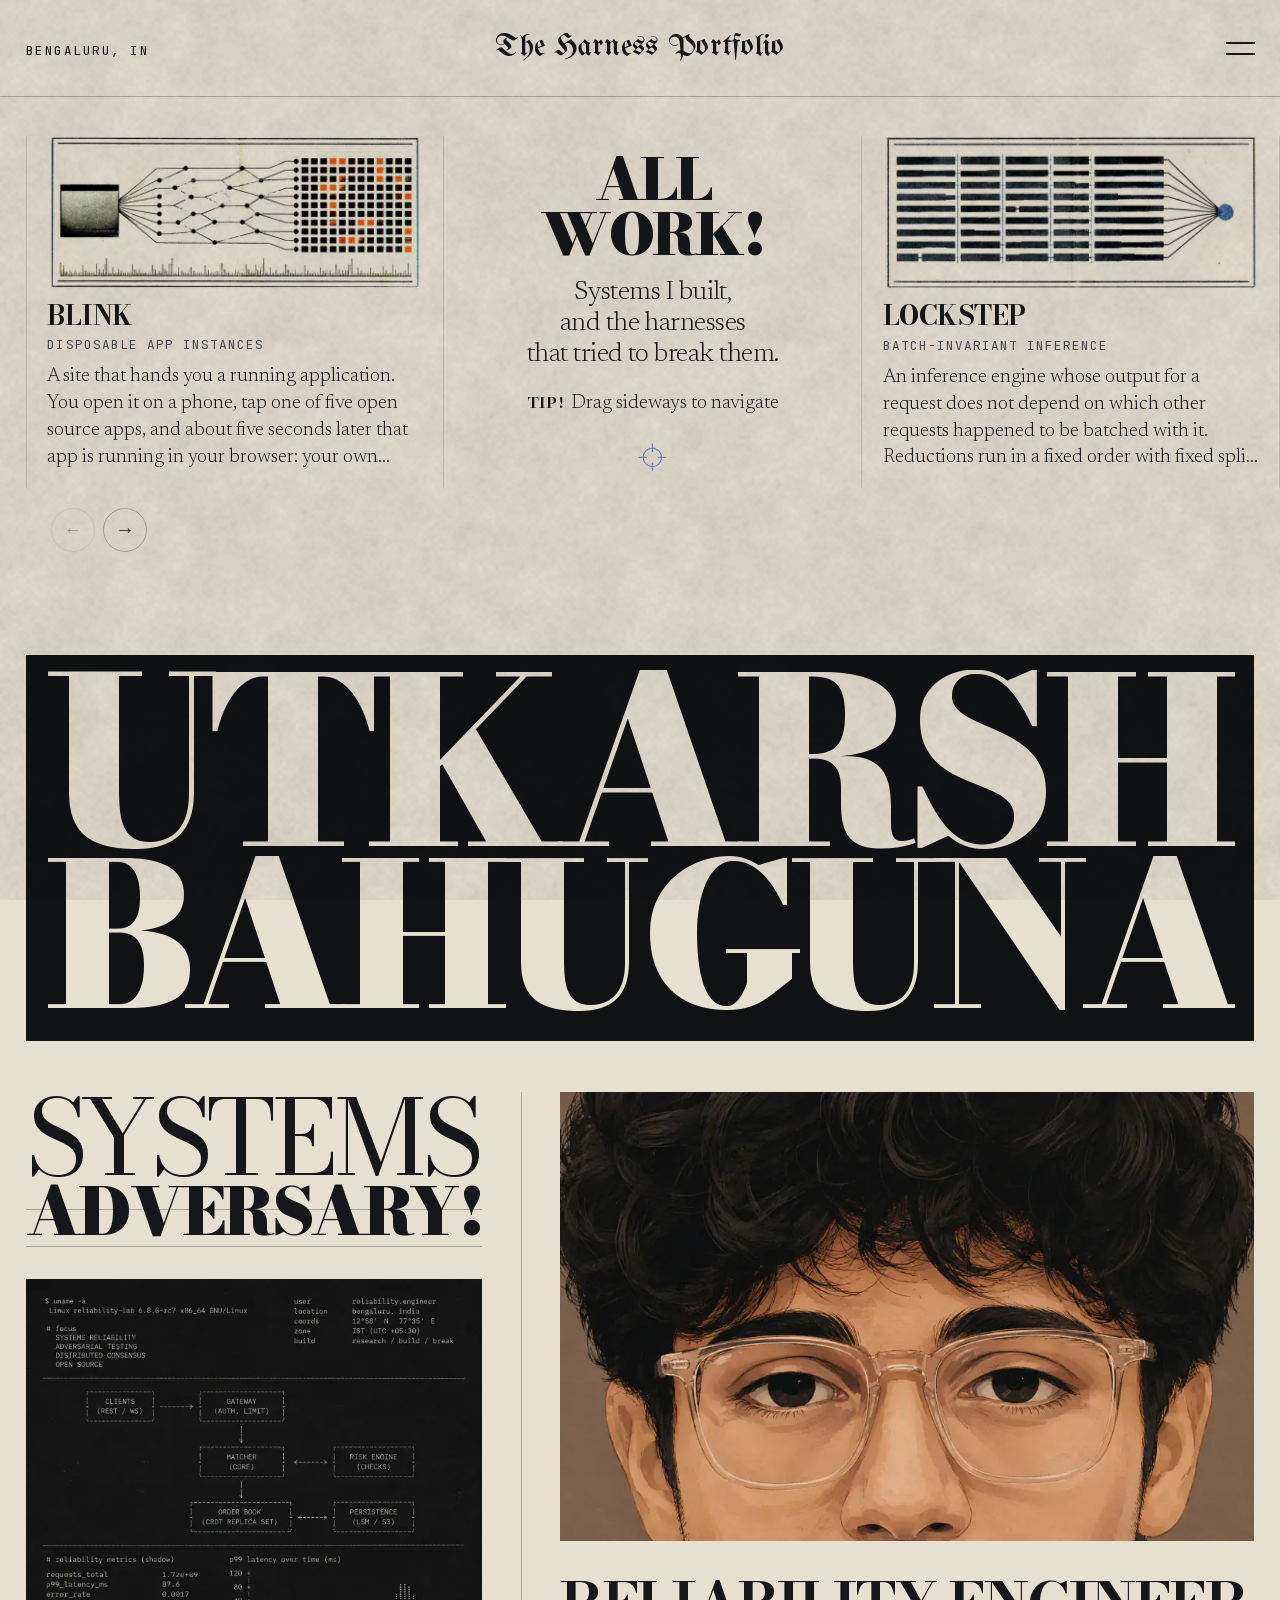
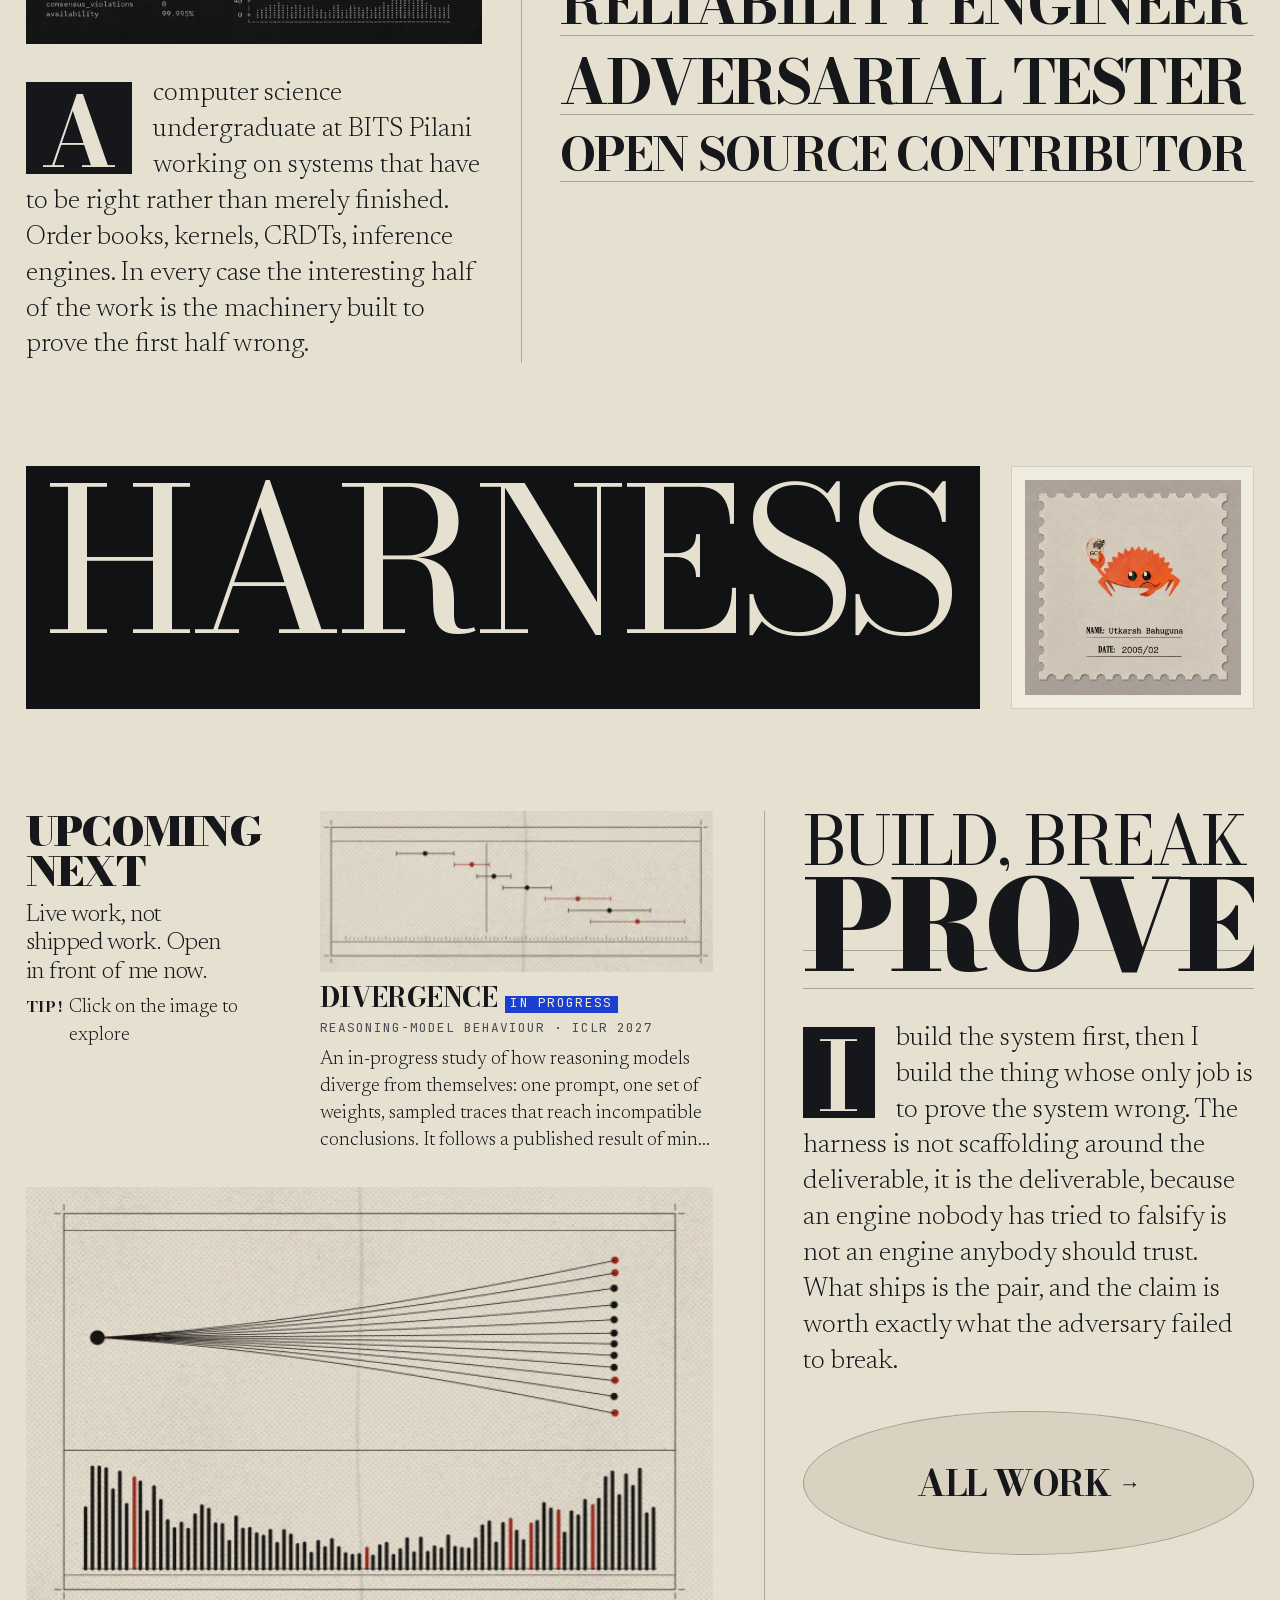
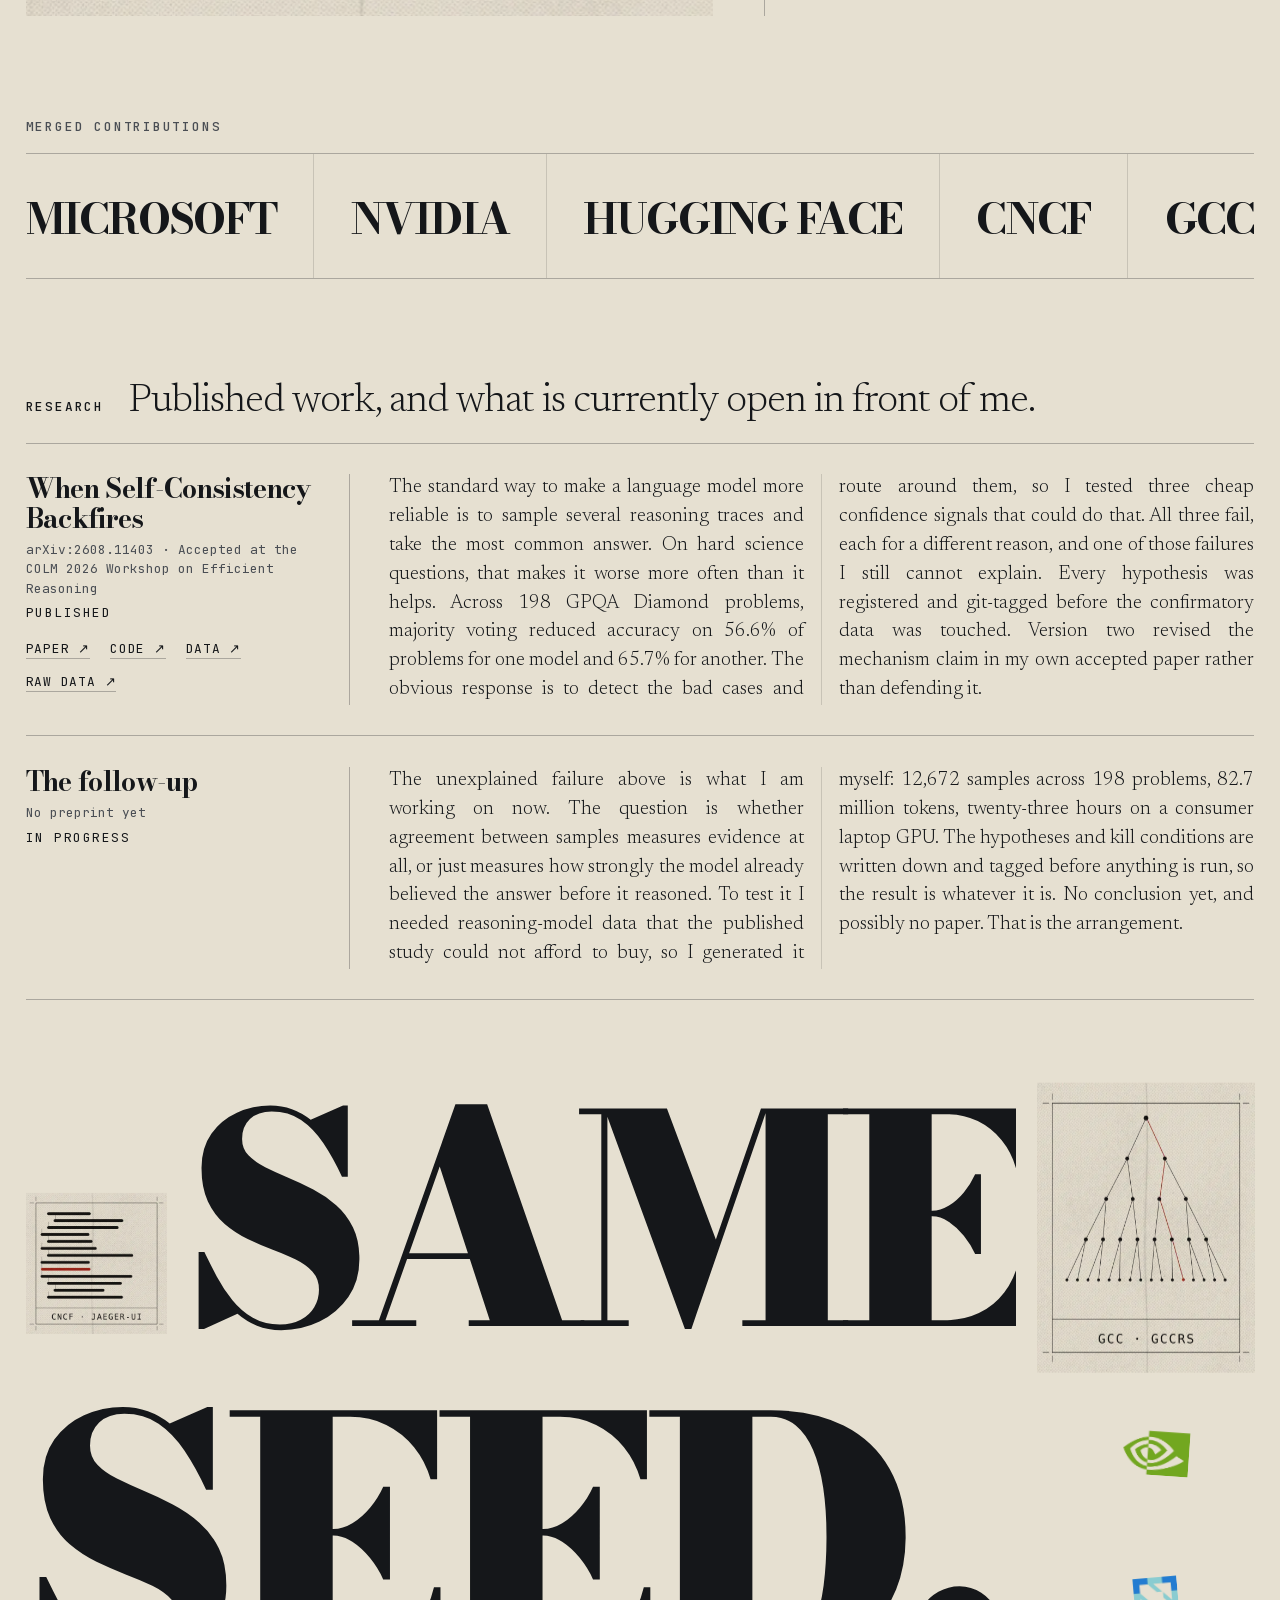
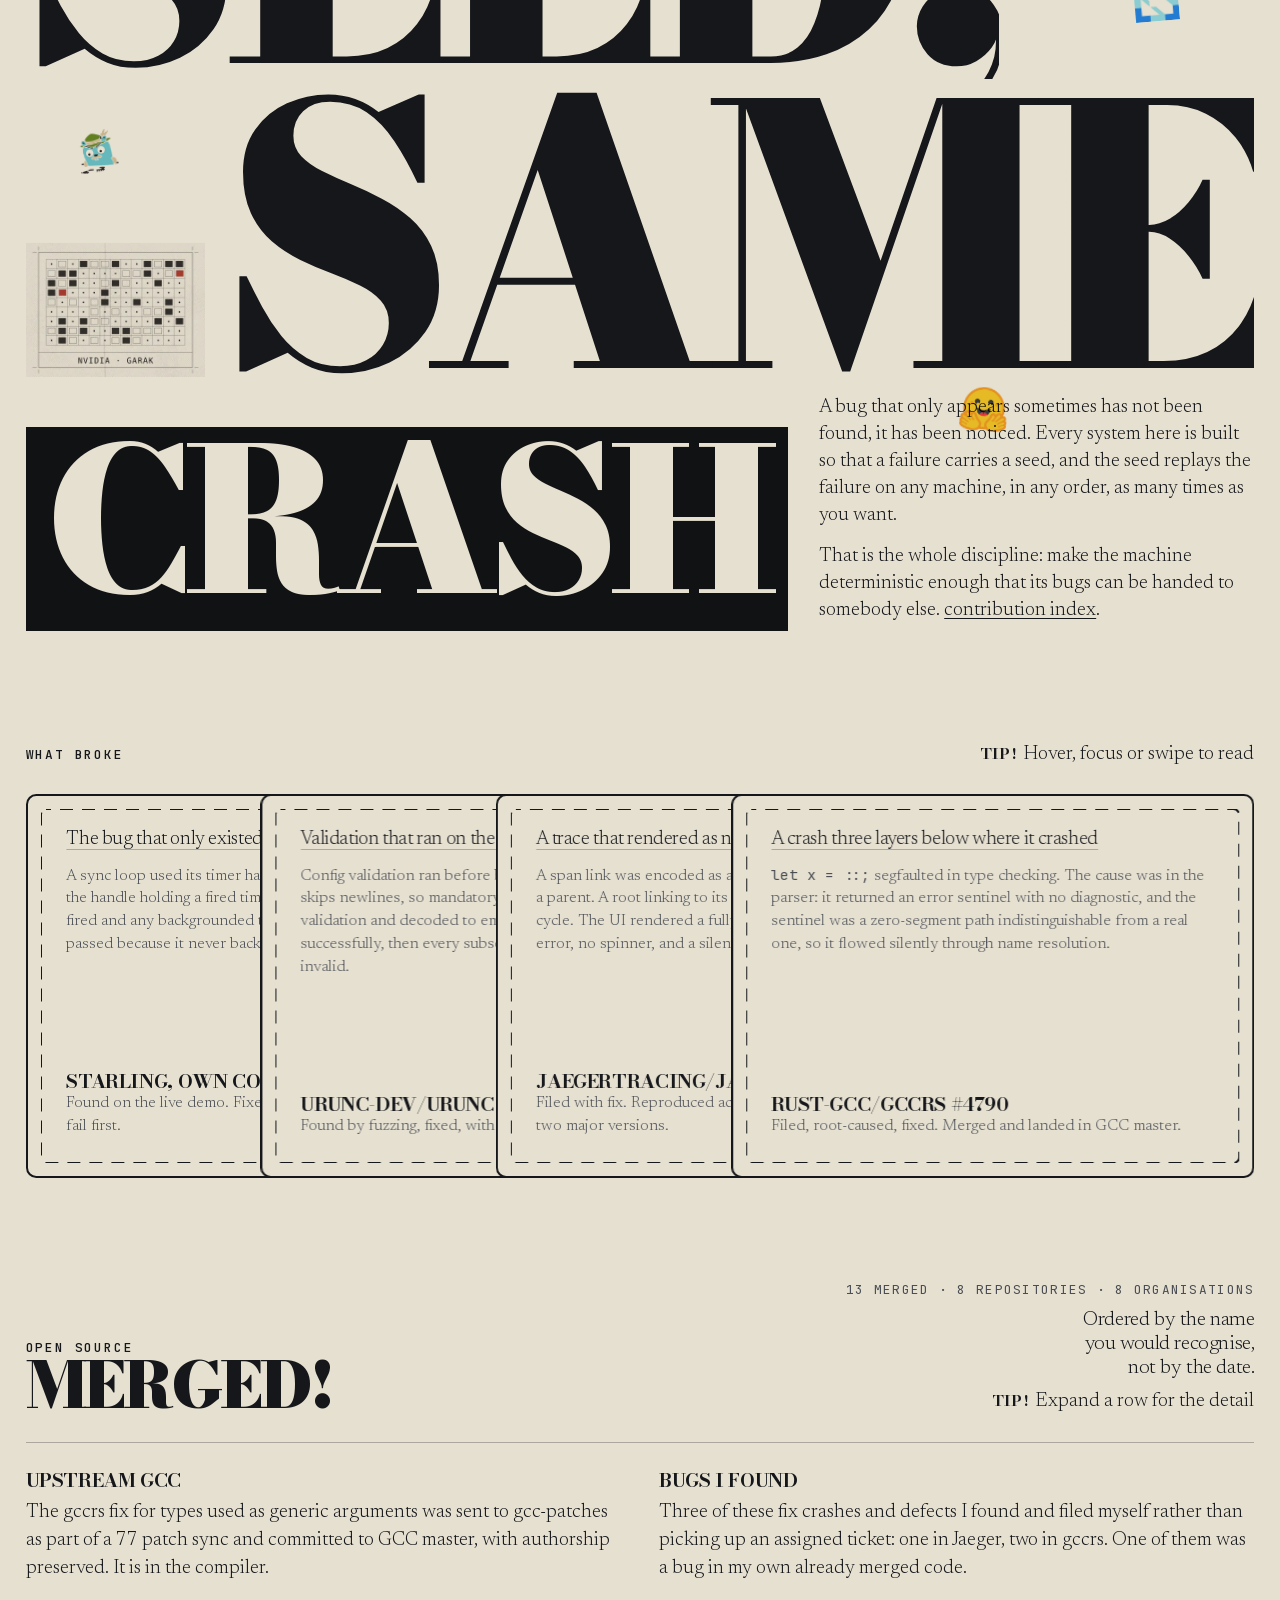
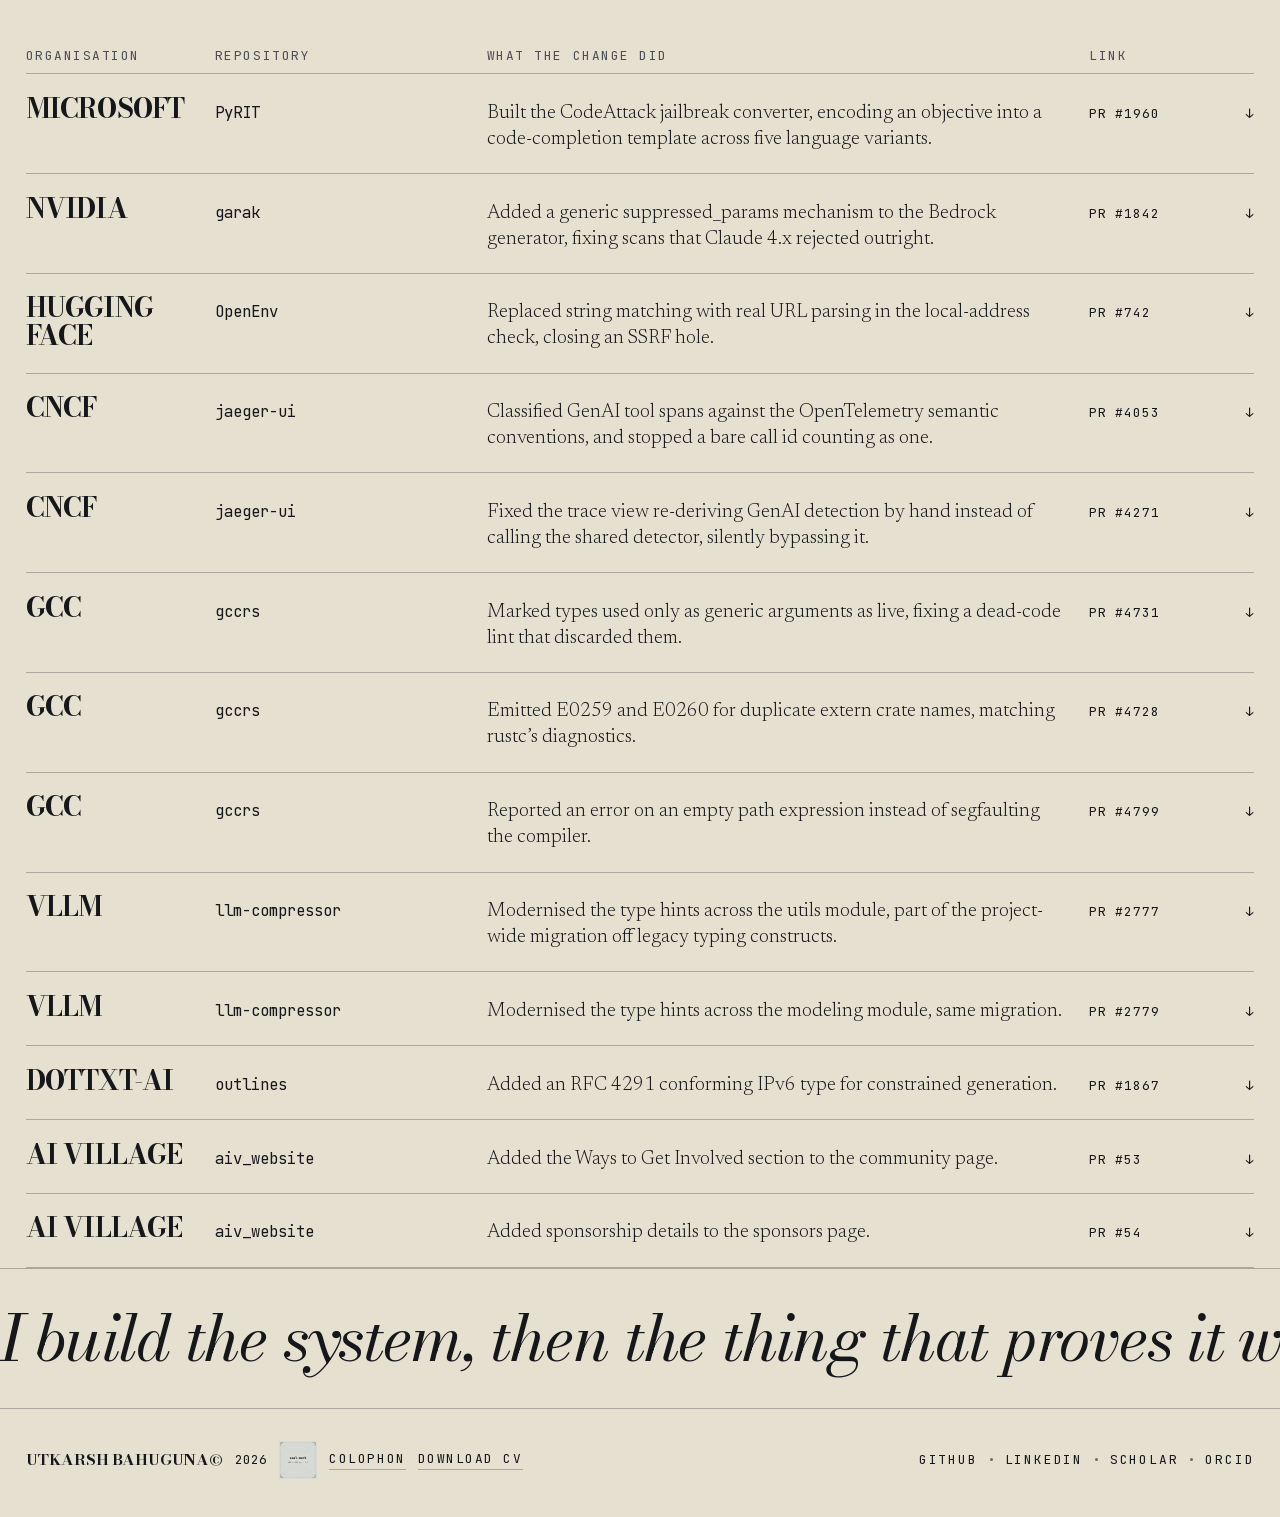
==== index.html @ efdd4736 "Publish the portfolio to utkarshbahuguna.me The domain was claimed by this repo but served a placeho" ====
<!DOCTYPE html><html lang="en" class="bodoni_moda_fea9800b-module___t9ytG__variable bodoni_moda_49b920f5-module__96ow4W__variable newsreader_19a76705-module__pe3p8a__variable jetbrains_mono_57140618-module__JEK3ua__variable unifrakturmaguntia_de403196-module__SjCS9q__variable"><head><meta charSet="utf-8"/><meta name="viewport" content="width=device-width, initial-scale=1"/><link rel="preload" href="/_next/static/media/40a3cd74afdfe30c-s.p.1dczacay52j98.woff2" as="font" crossorigin="" type="font/woff2"/><link rel="preload" href="/_next/static/media/52b5d5098cb87ddd-s.p.3r2y_bth_sjsm.woff2" as="font" crossorigin="" type="font/woff2"/><link rel="preload" href="/_next/static/media/5f402bd2d8eef81a-s.p.40bho2kviej2o.woff2" as="font" crossorigin="" type="font/woff2"/><link rel="preload" href="/_next/static/media/e2d642b99055ff6f-s.p.3d_jy-oqcno8c.woff2" as="font" crossorigin="" type="font/woff2"/><link rel="preload" as="image" imageSrcSet="/placeholders/project-blink-card-w400.webp 400w, /placeholders/project-blink-card-w640.webp 640w, /placeholders/project-blink-card-w900.webp 900w, /placeholders/project-blink-card.webp 1239w" imageSizes="(min-width: 1101px) 30vw, (min-width: 721px) 46vw, 90vw" fetchPriority="high"/><link rel="stylesheet" href="/_next/static/chunks/182auflgu6ts4.css" data-precedence="next"/><link rel="preload" as="script" fetchPriority="low" href="/_next/static/chunks/310vm2bl3xxpt.js"/><script src="/_next/static/chunks/19mx3mg6lkumu.js" async=""></script><script src="/_next/static/chunks/1mh6a-0e61pyc.js" async=""></script><script src="/_next/static/chunks/344n2zhqbh4pn.js" async=""></script><script src="/_next/static/chunks/turbopack-0td869ukh0v94.js" async=""></script><script src="/_next/static/chunks/3fntmmi971322.js" async=""></script><script src="/_next/static/chunks/0g-u_hslfzjsd.js" async=""></script><script src="/_next/static/chunks/346kchja-rqp-.js" async=""></script><script src="/_next/static/chunks/25mv5ojjtobau.js" async=""></script><meta name="theme-color" content="#e6e0d1"/><title>Utkarsh Bahuguna · Bengaluru, IN</title><meta name="description" content="I build systems, then write the harnesses that try to break them."/><meta name="author" content="Utkarsh Bahuguna"/><meta property="og:title" content="Utkarsh Bahuguna · Bengaluru, IN"/><meta property="og:description" content="I build systems, then write the harnesses that try to break them."/><meta property="og:image" content="https://utkarshbahuguna.me/placeholders/og-cover.svg"/><meta property="og:image:width" content="1200"/><meta property="og:image:height" content="630"/><meta property="og:image:alt" content="Utkarsh Bahuguna, Bengaluru, IN"/><meta property="og:type" content="website"/><meta name="twitter:card" content="summary_large_image"/><meta name="twitter:title" content="Utkarsh Bahuguna · Bengaluru, IN"/><meta name="twitter:description" content="I build systems, then write the harnesses that try to break them."/><meta name="twitter:image" content="https://utkarshbahuguna.me/placeholders/og-cover.svg"/><link rel="icon" href="/icon.svg?icon.3ii0vima6olii.svg" sizes="any" type="image/svg+xml"/><meta name="next-size-adjust" content=""/><script>(function(){var d=document.documentElement;d.dataset.js='';var INTRO=true;var reduce=matchMedia('(prefers-reduced-motion: reduce)').matches;d.dataset.motion=reduce?'reduce':'full';try{if(INTRO&&!reduce){d.style.setProperty('--intro-duration','2200ms');d.style.setProperty('--intro-delay','0ms');d.dataset.intro='';d.classList.add('is-scroll-locked');setTimeout(function(){d.removeAttribute('data-intro');d.classList.remove('is-scroll-locked');},2260);}}catch(e){}})();</script><script src="/_next/static/chunks/0cz1d0mv5g_q7.js" noModule=""></script></head><body><div hidden=""><!--$--><!--/$--></div><a class="skip-link" href="#main">Skip to content</a><div class="material-grain" aria-hidden="true" style="background-image:url(/paper.png)"></div><div class="curtain" aria-hidden="true"><svg class="curtain__tear" viewBox="0 0 880 1600" preserveAspectRatio="none" focusable="false"><path d="M202 0L203 3L207 6L211 9L217 12L232 15L252 18L267 21L272 24L270 27L266 30L265 33L264 36L262 39L260 42L258 45L260 48L264 51L266 54L263 57L254 60L244 63L240 66L245 69L254 72L259 75L255 78L245 81L235 84L225 87L217 90L212 93L209 96L208 99L202 102L194 105L189 108L196 111L217 114L243 117L265 120L278 123L284 126L288 129L294 132L303 135L312 138L319 141L321 144L315 147L304 150L297 153L299 156L307 159L315 162L322 165L331 168L346 171L360 174L368 177L370 180L369 183L371 186L374 189L372 192L370 195L371 198L380 201L394 204L408 207L415 210L424 213L434 216L443 219L448 222L445 225L442 228L442 231L449 234L457 237L464 240L466 243L467 246L467 249L466 252L466 255L463 258L460 261L459 264L457 267L452 270L449 273L447 276L451 279L457 282L458 285L449 288L432 291L415 294L404 297L399 300L396 303L396 306L397 309L400 312L405 315L409 318L410 321L409 324L408 327L409 330L414 333L423 336L431 339L434 342L429 345L421 348L416 351L418 354L426 357L435 360L439 363L441 366L445 369L448 372L449 375L445 378L440 381L435 384L433 387L428 390L423 393L420 396L421 399L424 402L427 405L427 408L429 411L431 414L432 417L429 420L419 423L407 426L401 429L404 432L411 435L418 438L418 441L410 444L401 447L397 450L401 453L408 456L414 459L420 462L430 465L443 468L454 471L456 474L456 477L455 480L454 483L448 486L437 489L425 492L417 495L414 498L413 501L412 504L409 507L406 510L403 513L398 516L392 519L386 522L379 525L372 528L358 531L340 534L324 537L316 540L310 543L305 546L304 549L307 552L311 555L316 558L323 561L336 564L353 567L369 570L375 573L370 576L359 579L349 582L346 585L347 588L348 591L345 594L343 597L346 600L349 603L347 606L338 609L329 612L324 615L325 618L329 621L334 624L339 627L345 630L354 633L362 636L366 639L366 642L364 645L361 648L357 651L349 654L340 657L331 660L322 663L310 666L300 669L294 672L295 675L300 678L305 681L304 684L299 687L293 690L291 693L292 696L294 699L296 702L298 705L307 708L320 711L330 714L330 717L323 720L316 723L317 726L329 729L345 732L360 735L369 738L369 741L365 744L361 747L362 750L365 753L368 756L366 759L364 762L364 765L364 768L360 771L354 774L350 777L347 780L348 783L351 786L354 789L355 792L354 795L354 798L354 801L353 804L350 807L348 810L346 813L345 816L337 819L328 822L326 825L333 828L346 831L359 834L363 837L359 840L351 843L347 846L351 849L362 852L374 855L380 858L378 861L374 864L370 867L369 870L365 873L359 876L356 879L358 882L367 885L379 888L386 891L388 894L390 897L391 900L395 903L400 906L405 909L407 912L406 915L401 918L394 921L387 924L377 927L361 930L346 933L337 936L333 939L330 942L326 945L323 948L329 951L336 954L337 957L332 960L327 963L322 966L317 969L312 972L307 975L304 978L298 981L284 984L270 987L263 990L266 993L274 996L281 999L283 1002L279 1005L274 1008L271 1011L277 1014L290 1017L305 1020L317 1023L327 1026L340 1029L353 1032L366 1035L368 1038L365 1041L366 1044L377 1047L388 1050L397 1053L404 1056L414 1059L428 1062L439 1065L444 1068L448 1071L453 1074L457 1077L457 1080L454 1083L451 1086L452 1089L453 1092L453 1095L453 1098L456 1101L465 1104L475 1107L482 1110L483 1113L477 1116L470 1119L465 1122L466 1125L470 1128L474 1131L473 1134L469 1137L465 1140L460 1143L459 1146L464 1149L469 1152L470 1155L468 1158L466 1161L466 1164L466 1167L468 1170L471 1173L473 1176L472 1179L460 1182L446 1185L439 1188L439 1191L439 1194L439 1197L438 1200L443 1203L451 1206L457 1209L457 1212L455 1215L453 1218L453 1221L449 1224L438 1227L426 1230L419 1233L418 1236L420 1239L418 1242L409 1245L393 1248L377 1251L368 1254L369 1257L375 1260L382 1263L386 1266L389 1269L392 1272L395 1275L399 1278L401 1281L403 1284L405 1287L407 1290L407 1293L406 1296L405 1299L402 1302L398 1305L394 1308L394 1311L396 1314L399 1317L401 1320L401 1323L404 1326L407 1329L409 1332L406 1335L402 1338L400 1341L404 1344L413 1347L423 1350L428 1353L426 1356L419 1359L413 1362L413 1365L423 1368L437 1371L448 1374L454 1377L462 1380L471 1383L476 1386L476 1389L472 1392L467 1395L464 1398L459 1401L452 1404L446 1407L438 1410L426 1413L412 1416L404 1419L403 1422L407 1425L411 1428L412 1431L417 1434L424 1437L427 1440L423 1443L418 1446L414 1449L409 1452L404 1455L398 1458L394 1461L393 1464L388 1467L380 1470L377 1473L382 1476L389 1479L396 1482L402 1485L412 1488L428 1491L442 1494L445 1497L442 1500L439 1503L438 1506L439 1509L436 1512L433 1515L433 1518L441 1521L455 1524L467 1527L469 1530L460 1533L446 1536L432 1539L423 1542L411 1545L398 1548L388 1551L382 1554L381 1557L381 1560L379 1563L380 1566L383 1569L390 1572L399 1575L408 1578L417 1581L428 1584L437 1587L444 1590L449 1593L453 1596L453 1600L591 1600L589 1596L584 1593L577 1590L569 1587L558 1584L546 1581L537 1578L528 1575L521 1572L517 1569L517 1566L521 1563L525 1560L527 1557L528 1554L531 1551L537 1548L546 1545L555 1542L564 1539L578 1536L593 1533L602 1530L600 1527L588 1524L575 1521L568 1518L571 1515L578 1512L585 1509L588 1506L593 1503L598 1500L603 1497L601 1494L590 1491L576 1488L569 1485L568 1482L568 1479L570 1476L575 1473L589 1470L606 1467L619 1464L625 1461L632 1458L638 1455L642 1452L646 1449L652 1446L660 1443L668 1440L670 1437L669 1434L668 1431L670 1428L666 1425L662 1422L660 1419L666 1416L676 1413L686 1410L691 1407L696 1404L703 1401L708 1398L713 1395L719 1392L722 1389L720 1386L711 1383L697 1380L683 1377L672 1374L656 1371L640 1368L630 1365L632 1362L641 1359L651 1356L656 1353L653 1350L644 1347L634 1344L630 1341L631 1338L635 1335L638 1332L637 1329L633 1326L627 1323L623 1320L619 1317L613 1314L610 1311L612 1308L620 1305L629 1302L637 1299L641 1296L644 1293L644 1290L641 1287L638 1284L634 1281L630 1278L625 1275L620 1272L614 1269L608 1266L601 1263L591 1260L582 1257L579 1254L585 1251L597 1248L610 1245L616 1242L615 1239L611 1236L609 1233L617 1230L630 1227L642 1224L648 1221L650 1218L651 1215L651 1212L649 1209L640 1206L630 1203L623 1200L622 1197L622 1194L620 1191L619 1188L624 1185L636 1182L647 1179L648 1176L647 1173L646 1170L646 1167L647 1164L648 1161L648 1158L648 1155L643 1152L634 1149L625 1146L621 1143L622 1140L623 1137L623 1134L619 1131L610 1128L601 1125L596 1122L598 1119L604 1116L609 1113L608 1110L599 1107L588 1104L578 1101L574 1098L573 1095L574 1092L573 1089L573 1086L577 1083L579 1080L578 1077L573 1074L567 1071L563 1068L559 1065L549 1062L539 1059L534 1056L533 1053L529 1050L522 1047L513 1044L513 1041L517 1038L516 1035L505 1032L492 1029L480 1026L471 1023L458 1020L442 1017L428 1014L424 1011L427 1008L435 1005L440 1002L439 999L433 996L426 993L425 990L435 987L454 984L476 981L490 978L501 975L513 972L522 969L529 966L535 963L540 960L545 957L544 954L537 951L530 948L530 945L529 942L526 939L523 936L526 933L536 930L549 927L558 924L565 921L572 918L575 915L572 912L563 909L550 906L536 903L525 900L516 897L510 894L504 891L495 888L483 885L474 882L473 879L479 876L486 873L491 870L494 867L500 864L507 861L512 858L509 855L500 852L490 849L485 846L490 843L497 840L502 837L500 834L493 831L485 828L482 825L489 822L500 819L506 816L504 813L502 810L500 807L498 804L495 801L490 798L484 795L477 792L467 789L455 786L443 783L435 780L433 777L436 774L440 771L444 768L444 765L442 762L441 759L438 756L430 753L422 750L416 747L415 744L416 741L414 738L405 735L390 732L374 729L362 726L361 723L368 720L375 717L375 714L365 711L352 708L343 705L341 702L339 699L337 696L336 693L338 690L344 687L349 684L350 681L345 678L340 675L339 672L345 669L356 666L371 663L383 660L393 657L404 654L414 651L422 648L430 645L440 642L448 639L453 636L453 633L452 630L451 627L449 624L446 621L442 618L440 615L444 612L453 609L462 606L463 603L457 600L450 597L449 594L449 591L448 588L450 585L457 582L473 579L490 576L500 573L494 570L477 567L456 564L438 561L427 558L418 555L412 552L408 549L409 546L414 543L420 540L428 537L442 534L458 531L470 528L477 525L483 522L488 519L493 516L494 513L492 510L488 507L484 504L477 501L471 498L469 495L473 492L482 489L493 486L499 483L500 480L501 477L501 474L499 471L488 468L475 465L465 462L459 459L453 456L446 453L442 450L446 447L455 444L463 441L463 438L456 435L449 432L446 429L452 426L467 423L479 420L482 417L481 414L478 411L476 408L475 405L472 402L470 399L471 396L476 393L485 390L494 387L500 384L508 381L517 378L523 375L525 372L523 369L522 366L522 363L521 360L515 357L510 354L510 351L517 348L527 345L533 342L532 339L523 336L512 333L505 330L503 327L502 324L503 321L504 318L504 315L504 312L504 309L505 306L505 303L507 300L511 297L522 294L540 291L557 288L566 285L564 282L555 279L547 276L546 273L547 270L553 267L559 264L569 261L582 258L596 255L607 252L616 249L623 246L628 243L630 240L628 237L624 234L621 231L626 228L634 225L638 222L635 219L626 216L616 213L609 210L604 207L595 204L586 201L582 198L585 195L591 192L593 189L588 186L585 183L582 180L577 177L567 174L551 171L535 168L527 165L522 162L514 159L508 156L506 153L513 150L523 147L529 144L526 141L519 138L511 135L503 132L497 129L493 126L487 123L475 120L453 117L428 114L409 111L403 108L408 105L416 102L423 99L426 96L432 93L441 90L455 87L472 84L488 81L502 78L508 75L505 72L497 69L493 66L498 63L508 60L518 57L521 54L518 51L514 48L511 45L511 42L512 39L513 36L513 33L515 30L518 27L520 24L515 21L498 18L476 15L458 12L448 9L441 6L435 3L433 0Z" fill="var(--curtain-fibre)"></path><path d="M282 0L284 3L287 6L291 9L297 12L311 15L329 18L342 21L344 24L339 27L332 30L327 33L324 36L319 39L314 42L310 45L310 48L312 51L312 54L308 57L298 60L287 63L283 66L288 69L298 72L303 75L300 78L290 81L280 84L270 87L262 90L257 93L255 96L254 99L249 102L242 105L239 108L246 111L267 114L294 117L316 120L329 123L335 126L340 129L346 132L355 135L364 138L372 141L376 144L371 147L362 150L356 153L359 156L367 159L377 162L384 165L394 168L411 171L427 174L436 177L439 180L440 183L443 186L447 189L445 192L441 195L440 198L447 201L458 204L469 207L475 210L482 213L491 216L498 219L501 222L497 225L491 228L489 231L493 234L500 237L504 240L505 243L504 246L502 249L499 252L496 255L491 258L486 261L484 264L481 267L477 270L475 273L475 276L481 279L489 282L491 285L483 288L468 291L451 294L441 297L437 300L435 303L436 306L436 309L439 312L442 315L444 318L444 321L442 324L440 327L440 330L444 333L452 336L459 339L459 342L451 345L441 348L434 351L433 354L439 357L446 360L448 363L449 366L451 369L454 372L454 375L450 378L444 381L439 384L437 387L432 390L426 393L423 396L424 399L427 402L430 405L430 408L432 411L434 414L435 417L432 420L422 423L410 426L404 429L407 432L414 435L420 438L421 441L413 444L404 447L400 450L404 453L410 456L417 459L422 462L432 465L445 468L455 471L457 474L457 477L457 480L455 483L449 486L438 489L426 492L418 495L415 498L414 501L413 504L410 507L407 510L404 513L399 516L393 519L387 522L380 525L373 528L359 531L341 534L325 537L317 540L311 543L306 546L305 549L308 552L312 555L317 558L324 561L337 564L354 567L370 570L377 573L372 576L361 579L352 582L349 585L351 588L352 591L350 594L349 597L353 600L357 603L355 606L348 609L339 612L335 615L337 618L341 621L347 624L351 627L357 630L365 633L373 636L376 639L376 642L373 645L371 648L367 651L360 654L351 657L343 660L334 663L323 666L313 669L308 672L309 675L315 678L320 681L320 684L315 687L310 690L308 693L309 696L311 699L312 702L314 705L323 708L335 711L344 714L343 717L336 720L328 723L329 726L340 729L355 732L370 735L378 738L378 741L374 744L371 747L372 750L376 753L379 756L378 759L377 762L377 765L376 768L372 771L366 774L362 777L359 780L360 783L364 786L367 789L368 792L368 795L368 798L367 801L366 804L363 807L360 810L359 813L358 816L350 819L341 822L339 825L347 828L362 831L375 834L381 837L379 840L374 843L372 846L378 849L392 852L406 855L413 858L413 861L410 864L408 867L407 870L404 873L399 876L395 879L397 882L406 885L418 888L425 891L428 894L430 897L433 900L437 903L444 906L449 909L452 912L450 915L444 918L435 921L427 924L415 927L399 930L383 933L375 936L371 939L368 942L365 945L363 948L369 951L377 954L378 957L373 960L369 963L364 966L359 969L353 972L348 975L343 978L336 981L321 984L306 987L299 990L302 993L310 996L317 999L319 1002L315 1005L309 1008L307 1011L312 1014L325 1017L341 1020L353 1023L363 1026L376 1029L390 1032L402 1035L405 1038L402 1041L403 1044L414 1047L424 1050L433 1053L439 1056L447 1059L460 1062L471 1065L476 1068L480 1071L485 1074L489 1077L490 1080L487 1083L485 1086L485 1089L486 1092L486 1095L486 1098L490 1101L499 1104L510 1107L517 1110L519 1113L513 1116L506 1119L502 1122L504 1125L510 1128L516 1131L516 1134L513 1137L508 1140L504 1143L502 1146L506 1149L509 1152L508 1155L502 1158L498 1161L494 1164L490 1167L488 1170L487 1173L486 1176L482 1179L467 1182L451 1185L442 1188L440 1191L439 1194L439 1197L439 1200L444 1203L453 1206L459 1209L460 1212L459 1215L459 1218L460 1221L457 1224L448 1227L437 1230L431 1233L432 1236L435 1239L435 1242L427 1245L412 1248L397 1251L390 1254L391 1257L398 1260L405 1263L410 1266L415 1269L420 1272L425 1275L431 1278L437 1281L442 1284L448 1287L452 1290L455 1293L458 1296L459 1299L458 1302L455 1305L452 1308L453 1311L458 1314L463 1317L466 1320L468 1323L471 1326L475 1329L477 1332L475 1335L471 1338L470 1341L475 1344L484 1347L495 1350L500 1353L498 1356L491 1359L484 1362L484 1365L494 1368L509 1371L523 1374L531 1377L541 1380L552 1383L558 1386L559 1389L554 1392L546 1395L540 1398L531 1401L521 1404L510 1407L499 1410L482 1413L464 1416L450 1419L445 1422L443 1425L442 1428L439 1431L439 1434L442 1437L442 1440L436 1443L430 1446L424 1449L420 1452L416 1455L412 1458L409 1461L410 1464L406 1467L401 1470L399 1473L405 1476L414 1479L422 1482L429 1485L441 1488L459 1491L474 1494L479 1497L477 1500L475 1503L474 1506L474 1509L471 1512L466 1515L465 1518L472 1521L485 1524L496 1527L497 1530L486 1533L470 1536L455 1539L444 1542L431 1545L417 1548L405 1551L398 1554L395 1557L393 1560L391 1563L390 1566L392 1569L398 1572L407 1575L416 1578L426 1581L437 1584L448 1587L455 1590L461 1593L467 1596L469 1600L477 1600L470 1596L462 1593L455 1590L448 1587L437 1584L426 1581L416 1578L407 1575L399 1572L398 1569L402 1566L409 1563L418 1560L426 1557L432 1554L441 1551L451 1548L462 1545L472 1542L479 1539L491 1536L503 1533L510 1530L505 1527L492 1524L477 1521L470 1518L472 1515L479 1512L486 1509L489 1506L495 1503L502 1500L507 1497L506 1494L494 1491L477 1488L466 1485L458 1482L450 1479L442 1476L436 1473L438 1470L444 1467L447 1464L446 1461L448 1458L453 1455L458 1452L463 1449L470 1446L479 1443L489 1440L492 1437L492 1434L494 1431L499 1428L500 1425L498 1422L498 1419L504 1416L513 1413L521 1410L524 1407L526 1404L531 1401L540 1398L546 1395L554 1392L559 1389L565 1386L567 1383L565 1380L563 1377L562 1374L554 1371L544 1368L536 1365L536 1362L540 1359L543 1356L539 1353L526 1350L508 1347L491 1344L479 1341L475 1338L475 1335L477 1332L477 1329L477 1326L479 1323L482 1320L485 1317L486 1314L487 1311L491 1308L497 1305L502 1302L504 1299L503 1296L500 1293L495 1290L489 1287L482 1284L475 1281L469 1278L462 1275L455 1272L449 1269L443 1266L435 1263L425 1260L415 1257L410 1254L415 1251L427 1248L439 1245L446 1242L446 1239L444 1236L445 1233L454 1230L469 1227L483 1224L490 1221L493 1218L496 1215L499 1212L498 1209L490 1206L479 1203L469 1200L465 1197L461 1194L457 1191L455 1188L460 1185L473 1182L486 1179L491 1176L495 1173L500 1170L508 1167L517 1164L528 1161L539 1158L550 1155L554 1152L552 1149L548 1146L545 1143L543 1140L540 1137L533 1134L524 1131L510 1128L504 1125L502 1122L506 1119L513 1116L519 1113L517 1110L510 1107L499 1104L490 1101L486 1098L486 1095L488 1092L488 1089L489 1086L492 1083L496 1080L499 1077L498 1074L497 1071L497 1068L496 1065L489 1062L481 1059L475 1056L471 1053L464 1050L455 1047L445 1044L443 1041L446 1038L444 1035L432 1032L418 1029L405 1026L395 1023L383 1020L366 1017L352 1014L346 1011L348 1008L353 1005L357 1002L354 999L347 996L339 993L336 990L341 987L354 984L366 981L369 978L369 975L369 972L369 969L370 966L372 963L376 960L379 957L377 954L369 951L363 948L365 945L368 942L371 939L375 936L383 933L399 930L415 927L427 924L435 921L444 918L457 915L465 912L467 909L465 906L461 903L457 900L452 897L448 894L443 891L434 888L420 885L408 882L404 879L406 876L409 873L411 870L411 867L415 864L420 861L422 858L418 855L407 852L397 849L393 846L398 843L404 840L407 837L402 834L390 831L378 828L373 825L378 822L389 819L398 816L400 813L402 810L404 807L405 804L403 801L400 798L395 795L390 792L384 789L377 786L370 783L366 780L367 777L371 774L377 771L381 768L381 765L380 762L382 759L382 756L378 753L374 750L372 747L375 744L379 741L379 738L370 735L355 732L340 729L329 726L328 723L336 720L343 717L344 714L335 711L323 708L314 705L312 702L311 699L312 696L312 693L316 690L323 687L329 684L329 681L324 678L317 675L313 672L316 669L324 666L334 663L343 660L351 657L360 654L367 651L371 648L373 645L376 642L376 639L373 636L365 633L357 630L351 627L347 624L341 621L337 618L335 615L339 612L348 609L355 606L357 603L353 600L350 597L351 594L353 591L352 588L350 585L352 582L361 579L372 576L377 573L370 570L354 567L337 564L324 561L317 558L312 555L308 552L305 549L306 546L311 543L317 540L325 537L341 534L359 531L373 528L380 525L387 522L394 519L404 516L412 513L418 510L422 507L427 504L428 501L428 498L430 495L438 492L449 489L460 486L467 483L469 480L470 477L471 474L469 471L459 468L446 465L437 462L430 459L423 456L416 453L411 450L414 447L422 444L429 441L429 438L422 435L415 432L412 429L418 426L431 423L442 420L445 417L444 414L442 411L440 408L440 405L437 402L434 399L432 396L434 393L439 390L442 387L442 384L445 381L450 378L454 375L454 372L451 369L449 366L448 363L446 360L439 357L433 354L434 351L441 348L451 345L459 342L459 339L452 336L444 333L440 330L440 327L442 324L445 321L446 318L445 315L442 312L440 309L440 306L440 303L443 300L449 297L461 294L479 291L496 288L505 285L503 282L496 279L489 276L489 273L492 270L498 267L502 264L508 261L517 258L525 255L532 252L537 249L540 246L539 243L533 240L521 237L506 234L493 231L491 228L497 225L501 222L498 219L491 216L482 213L475 210L469 207L458 204L452 201L455 198L465 195L477 192L484 189L481 186L479 183L480 180L480 177L475 174L463 171L452 168L446 165L444 162L437 159L431 156L427 153L428 150L430 147L425 144L410 141L391 138L372 135L353 132L340 129L335 126L329 123L316 120L294 117L272 114L258 111L257 108L267 105L281 102L290 99L295 96L299 93L305 90L314 87L326 84L338 81L348 78L353 75L348 72L340 69L335 66L340 63L349 60L355 57L353 54L344 51L332 48L323 45L317 42L319 39L324 36L327 33L332 30L339 27L344 24L345 21L343 18L337 15L334 12L338 9L341 6L343 3L343 0Z" fill="var(--curtain-fleck)"></path><path class="curtain__lift" d="M0 0L202 0L203 3L207 6L211 9L217 12L232 15L252 18L267 21L272 24L270 27L266 30L265 33L264 36L262 39L260 42L258 45L260 48L264 51L266 54L263 57L254 60L244 63L240 66L245 69L254 72L259 75L255 78L245 81L235 84L225 87L217 90L212 93L209 96L208 99L202 102L194 105L189 108L196 111L217 114L243 117L265 120L278 123L284 126L288 129L294 132L303 135L312 138L319 141L321 144L315 147L304 150L297 153L299 156L307 159L315 162L322 165L331 168L346 171L360 174L368 177L370 180L369 183L371 186L374 189L372 192L370 195L371 198L380 201L394 204L408 207L415 210L424 213L434 216L443 219L448 222L445 225L442 228L442 231L449 234L457 237L464 240L466 243L467 246L467 249L466 252L466 255L463 258L460 261L459 264L457 267L452 270L449 273L447 276L451 279L457 282L458 285L449 288L432 291L415 294L404 297L399 300L396 303L396 306L397 309L400 312L405 315L409 318L410 321L409 324L408 327L409 330L414 333L423 336L431 339L434 342L429 345L421 348L416 351L418 354L426 357L435 360L439 363L441 366L445 369L448 372L449 375L445 378L440 381L435 384L433 387L428 390L423 393L420 396L421 399L424 402L427 405L427 408L429 411L431 414L432 417L429 420L419 423L407 426L401 429L404 432L411 435L418 438L418 441L410 444L401 447L397 450L401 453L408 456L414 459L420 462L430 465L443 468L454 471L456 474L456 477L455 480L454 483L448 486L437 489L425 492L417 495L414 498L413 501L412 504L409 507L406 510L403 513L398 516L392 519L386 522L379 525L372 528L358 531L340 534L324 537L316 540L310 543L305 546L304 549L307 552L311 555L316 558L323 561L336 564L353 567L369 570L375 573L370 576L359 579L349 582L346 585L347 588L348 591L345 594L343 597L346 600L349 603L347 606L338 609L329 612L324 615L325 618L329 621L334 624L339 627L345 630L354 633L362 636L366 639L366 642L364 645L361 648L357 651L349 654L340 657L331 660L322 663L310 666L300 669L294 672L295 675L300 678L305 681L304 684L299 687L293 690L291 693L292 696L294 699L296 702L298 705L307 708L320 711L330 714L330 717L323 720L316 723L317 726L329 729L345 732L360 735L369 738L369 741L365 744L361 747L362 750L365 753L368 756L366 759L364 762L364 765L364 768L360 771L354 774L350 777L347 780L348 783L351 786L354 789L355 792L354 795L354 798L354 801L353 804L350 807L348 810L346 813L345 816L337 819L328 822L326 825L333 828L346 831L359 834L363 837L359 840L351 843L347 846L351 849L362 852L374 855L380 858L378 861L374 864L370 867L369 870L365 873L359 876L356 879L358 882L367 885L379 888L386 891L388 894L390 897L391 900L395 903L400 906L405 909L407 912L406 915L401 918L394 921L387 924L377 927L361 930L346 933L337 936L333 939L330 942L326 945L323 948L329 951L336 954L337 957L332 960L327 963L322 966L317 969L312 972L307 975L304 978L298 981L284 984L270 987L263 990L266 993L274 996L281 999L283 1002L279 1005L274 1008L271 1011L277 1014L290 1017L305 1020L317 1023L327 1026L340 1029L353 1032L366 1035L368 1038L365 1041L366 1044L377 1047L388 1050L397 1053L404 1056L414 1059L428 1062L439 1065L444 1068L448 1071L453 1074L457 1077L457 1080L454 1083L451 1086L452 1089L453 1092L453 1095L453 1098L456 1101L465 1104L475 1107L482 1110L483 1113L477 1116L470 1119L465 1122L466 1125L470 1128L474 1131L473 1134L469 1137L465 1140L460 1143L459 1146L464 1149L469 1152L470 1155L468 1158L466 1161L466 1164L466 1167L468 1170L471 1173L473 1176L472 1179L460 1182L446 1185L439 1188L439 1191L439 1194L439 1197L438 1200L443 1203L451 1206L457 1209L457 1212L455 1215L453 1218L453 1221L449 1224L438 1227L426 1230L419 1233L418 1236L420 1239L418 1242L409 1245L393 1248L377 1251L368 1254L369 1257L375 1260L382 1263L386 1266L389 1269L392 1272L395 1275L399 1278L401 1281L403 1284L405 1287L407 1290L407 1293L406 1296L405 1299L402 1302L398 1305L394 1308L394 1311L396 1314L399 1317L401 1320L401 1323L404 1326L407 1329L409 1332L406 1335L402 1338L400 1341L404 1344L413 1347L423 1350L428 1353L426 1356L419 1359L413 1362L413 1365L423 1368L437 1371L448 1374L454 1377L462 1380L471 1383L476 1386L476 1389L472 1392L467 1395L464 1398L459 1401L452 1404L446 1407L438 1410L426 1413L412 1416L404 1419L403 1422L407 1425L411 1428L412 1431L417 1434L424 1437L427 1440L423 1443L418 1446L414 1449L409 1452L404 1455L398 1458L394 1461L393 1464L388 1467L380 1470L377 1473L382 1476L389 1479L396 1482L402 1485L412 1488L428 1491L442 1494L445 1497L442 1500L439 1503L438 1506L439 1509L436 1512L433 1515L433 1518L441 1521L455 1524L467 1527L469 1530L460 1533L446 1536L432 1539L423 1542L411 1545L398 1548L388 1551L382 1554L381 1557L381 1560L379 1563L380 1566L383 1569L390 1572L399 1575L408 1578L417 1581L428 1584L437 1587L444 1590L449 1593L453 1596L453 1600L0 1600Z" fill="var(--curtain-color)" stroke="var(--curtain-shadow)"></path></svg></div><div class="intro-backdrop" aria-hidden="true"></div><div class="shell"><header class="nav"><div class="nav-inner"><div class="nav-row"><div class="nav-block nav-block--l"><button type="button" class="n-text" aria-pressed="false">Bengaluru, IN<span class="sr-only">. Toggles paper mode, which desaturates every image on the page.</span></button></div><a class="nav-head" href="/">The Harness Portfolio</a><div class="nav-block nav-block--r"><button type="button" class="nav-link" aria-expanded="false" aria-controls="site-menu"><span class="nav-lines" aria-hidden="true"><span class="nav-line up"></span><span class="nav-line bottom"></span></span><span class="sr-only">Open menu</span></button></div></div></div><div id="site-menu" class="menu" hidden="" data-open="false" role="dialog" aria-modal="true" aria-label="Site menu"><nav class="menu-w" aria-label="Primary"><a class="menu-link" aria-current="page" href="/"><span class="mask"><span class="menu-title t-display">Index</span></span><span class="m-active" data-current="true" aria-hidden="true"></span></a><a class="menu-link" href="/work/"><span class="mask"><span class="menu-title t-display">Work</span></span><span class="m-active" data-current="false" aria-hidden="true"></span></a><a class="menu-link" href="/research/"><span class="mask"><span class="menu-title t-display">Research</span></span><span class="m-active" data-current="false" aria-hidden="true"></span></a></nav><ul class="menu-socials f-block"><li><a class="f-li" href="https://github.com/u7k4rs6" target="_blank" rel="noopener noreferrer">GitHub</a></li><li><span class="f-li-dot" aria-hidden="true"></span><a class="f-li" href="https://linkedin.com/in/utkarshbahuguna666" target="_blank" rel="noopener noreferrer">LinkedIn</a></li><li><span class="f-li-dot" aria-hidden="true"></span><a class="f-li" href="https://scholar.google.com/citations?user=0ZYBsyoAAAAJ" target="_blank" rel="noopener noreferrer">Scholar</a></li><li><span class="f-li-dot" aria-hidden="true"></span><a class="f-li" href="https://orcid.org/0009-0004-0034-824X" target="_blank" rel="noopener noreferrer">ORCID</a></li></ul></div></header><main id="main"><h1 class="sr-only">Utkarsh Bahuguna, reliability engineer and adversarial tester, Bengaluru</h1><section class="hero"><div class="carousel "><div class="carousel__viewport" role="region" aria-roledescription="carousel" aria-label="Featured work" aria-describedby="_R_inptb_" tabindex="0"><div class="carousel__track"><div data-slide="" class="carousel__slide " role="group" aria-roledescription="slide" aria-label="Blink, 1 of 4"><a class="card" draggable="false" href="/work/blink/"><span class="card__frame"><img src="/placeholders/project-blink-card.webp" alt="Printed plate for Blink: an inked slab at the left fanning out through a routing graph into a grid of cells, some of them in orange, over a tick scale." width="1176" height="480" data-blend="multiply" srcSet="/placeholders/project-blink-card-w400.webp 400w, /placeholders/project-blink-card-w640.webp 640w, /placeholders/project-blink-card-w900.webp 900w, /placeholders/project-blink-card.webp 1239w" sizes="(min-width: 1101px) 30vw, (min-width: 721px) 46vw, 90vw" loading="eager" decoding="sync" fetchPriority="high" draggable="false"/></span><span class="card__body"><span class="card__titleRow"><span class="card__title">Blink</span></span><span class="card__kicker">Disposable app instances</span><span class="card__desc">A site that hands you a running application. You open it on a phone, tap one of five open source apps, and about five seconds later that app is running in your browser: your own private copy, already filled with sample data, not a demo and not a shared instance somebody else has already broken. Ten minutes later it deletes itself and tells you what it cost, which is under a cent.</span></span></a></div><div data-slide="" class="carousel__slide " role="group" aria-roledescription="slide" aria-label="All Work!, section introduction"><div class="headline-cell"><a draggable="false" href="/work/"><span class="headline-cell__title">All Work!<svg class="headline-cell__doodle" viewBox="0 0 500 146" preserveAspectRatio="none" aria-hidden="true"><ellipse cx="250" cy="73" rx="242" ry="68"></ellipse></svg></span></a><p class="headline-cell__desc"><span>Systems I built,<br/></span><span>and the harnesses<br/></span><span>that tried to break them.</span></p><p class="headline-cell__tip"><span class="tip-label">tip!</span><span class="tip-text">Drag sideways to navigate</span></p><svg class="drift-mark " viewBox="0 0 40 40" aria-hidden="true"><circle cx="20" cy="20" r="12" fill="none" stroke="currentColor" stroke-width="1.5"></circle><path d="M20 2v11M20 27v11M2 20h11M27 20h11" stroke="currentColor" stroke-width="1.5"></path></svg></div></div><div data-slide="" class="carousel__slide " role="group" aria-roledescription="slide" aria-label="Lockstep, 2 of 4"><a class="card" draggable="false" href="/work/lockstep/"><span class="card__frame"><img src="/placeholders/project-lockstep-card.webp" alt="Printed plate for Lockstep: five columns of heavy bars whose rows converge along fine lines into a single dot." width="1176" height="480" data-blend="multiply" srcSet="/placeholders/project-lockstep-card-w400.webp 400w, /placeholders/project-lockstep-card-w640.webp 640w, /placeholders/project-lockstep-card-w900.webp 900w, /placeholders/project-lockstep-card.webp 1202w" sizes="(min-width: 1101px) 30vw, (min-width: 721px) 46vw, 90vw" loading="lazy" decoding="async" fetchPriority="auto" draggable="false"/></span><span class="card__body"><span class="card__titleRow"><span class="card__title">Lockstep</span></span><span class="card__kicker">Batch-invariant inference</span><span class="card__desc">An inference engine whose output for a request does not depend on which other requests happened to be batched with it. Reductions run in a fixed order with fixed split points regardless of batch shape, which removes the floating point non-determinism that makes ordinary batched serving irreproducible. The harness is the actual argument: it fuzzes batch composition, arrival order and preemption points, then asserts every schedule produces bit-identical logits for the same prompt.</span></span></a></div><div data-slide="" class="carousel__slide " role="group" aria-roledescription="slide" aria-label="Cairn, 3 of 4"><a class="card" draggable="false" href="/work/cairn/"><span class="card__frame"><img src="/placeholders/project-cairn-card.webp" alt="Printed plate for Cairn: a stack of engraved stones with a green node graph branching away from the topmost one." width="1176" height="480" data-blend="multiply" srcSet="/placeholders/project-cairn-card-w400.webp 400w, /placeholders/project-cairn-card-w640.webp 640w, /placeholders/project-cairn-card-w900.webp 900w, /placeholders/project-cairn-card.webp 1225w" sizes="(min-width: 1101px) 30vw, (min-width: 721px) 46vw, 90vw" loading="lazy" decoding="async" fetchPriority="auto" draggable="false"/></span><span class="card__body"><span class="card__titleRow"><span class="card__title">Cairn</span></span><span class="card__kicker">Git forge, own VCS engine</span><span class="card__desc">A self-hosted Git forge built on a version control engine written from scratch instead of shelling out to git. It reads and writes real packfiles, resolves deltas, walks commit graphs and speaks the smart HTTP protocol, so an unmodified client can clone and push against it. The web layer sits directly on that engine, which means blame, diff and history are computed in process rather than parsed out of subprocess output.</span></span></a></div><div data-slide="" class="carousel__slide " role="group" aria-roledescription="slide" aria-label="Flint, 4 of 4"><a class="card" draggable="false" href="/work/flint/"><span class="card__frame"><img src="/placeholders/project-flint-card.webp" alt="Printed plate for Flint: a chain of boxes joined by arrows across a dotted field, ending in one solid magenta box." width="1176" height="480" data-blend="multiply" srcSet="/placeholders/project-flint-card-w400.webp 400w, /placeholders/project-flint-card-w640.webp 640w, /placeholders/project-flint-card-w900.webp 900w, /placeholders/project-flint-card.webp 1201w" sizes="(min-width: 1101px) 30vw, (min-width: 721px) 46vw, 90vw" loading="lazy" decoding="async" fetchPriority="auto" draggable="false"/></span><span class="card__body"><span class="card__titleRow"><span class="card__title">Flint</span></span><span class="card__kicker">x86-64 kernel</span><span class="card__desc">A freestanding x86-64 kernel that boots under QEMU through a multiboot2 stub and builds its own long mode page tables before it does anything else. It has a buddy allocator over the physical memory map, a slab layer for kernel objects, a preemptive round robin scheduler on the local APIC timer, and a shell on the serial port. Faults are handled rather than triple faulted, so a bad dereference in a task prints a register dump and kills the task instead of resetting the machine.</span></span></a></div><div data-slide="" class="carousel__slide " role="group" aria-roledescription="slide" aria-label="Index"><a class="tail-cell" draggable="false" href="/work/"><span class="tail-cell__eyebrow">Index</span><span class="tail-cell__title">All Work<span class="tail-cell__arrow" aria-hidden="true">→</span></span><span class="tail-cell__note">Every project, with the harness that tested it.</span></a></div></div></div><p id="_R_inptb_" class="sr-only">Use the left and right arrow keys to move through this carousel, or the previous and next buttons below it. You can also drag it sideways.</p><div class="carousel__controls"><button type="button" class="carousel__button"><span aria-hidden="true">←</span><span class="sr-only">Previous, <!-- -->Featured work</span></button><button type="button" class="carousel__button"><span aria-hidden="true">→</span><span class="sr-only">Next, <!-- -->Featured work</span></button></div></div></section><section class="identity" aria-labelledby="identity-heading"><h2 id="identity-heading" class="sr-only">Utkarsh Bahuguna<!-- -->, <!-- -->Bengaluru, IN</h2><div class="name-panel"><span class="mask fit" data-reveal="line"><span class="fit-text name-panel__line" data-fit-max="480" data-fit-min="14" data-fit-fill="0.998" style="--chars:7">Utkarsh</span></span><span class="mask fit" data-reveal="line"><span class="fit-text name-panel__line" data-fit-max="480" data-fit-min="14" data-fit-fill="0.998" style="--chars:8">Bahuguna</span></span></div><div class="identity__grid wrap"><div class="identity__col identity__col--l"><div class="identity__phrase"><span class="mask fit" data-reveal="line"><span class="fit-text identity__phraseTop" data-fit-max="180" data-fit-min="14" data-fit-fill="0.998" style="--chars:7">Systems</span></span><span class="mask fit" data-reveal="line"><span class="fit-text identity__phraseBottom" data-fit-max="180" data-fit-min="14" data-fit-fill="0.998" style="--chars:10">Adversary!</span></span><span class="rule-stack" aria-hidden="true"><span data-reveal="rule"></span><span data-reveal="rule"></span></span></div><figure class="plate identity__plate identity__plate--secondary"><img src="/placeholders/identity-plate-secondary.webp" alt="A dark terminal card. A shell prompt reads uname -a on a Linux reliability lab machine, above a focus list of systems reliability, adversarial testing, distributed consensus and open source. Below it an architecture diagram runs from clients through a gateway to a matcher core, an order book on a CRDT replica set, a risk engine and persistence. At the foot, shadow reliability metrics and a p99 latency chart." width="1402" height="1122" srcSet="/placeholders/identity-plate-secondary-w400.webp 400w, /placeholders/identity-plate-secondary-w640.webp 640w, /placeholders/identity-plate-secondary-w900.webp 900w, /placeholders/identity-plate-secondary-w1280.webp 1280w, /placeholders/identity-plate-secondary.webp 1402w" sizes="(min-width: 900px) 36vw, 92vw" loading="lazy" decoding="async"/></figure><p class="t-dropcap identity__intro" data-reveal="fade">A computer science undergraduate at BITS Pilani working on systems that have to be right rather than merely finished. Order books, kernels, CRDTs, inference engines. In every case the interesting half of the work is the machinery built to prove the first half wrong.</p></div><div class="identity__col identity__col--r"><figure class="plate identity__plate identity__plate--primary"><img src="/placeholders/identity-plate-primary.webp" alt="Illustrated portrait cropped close on the eyes, behind clear framed glasses" width="1536" height="992" srcSet="/placeholders/identity-plate-primary-w400.webp 400w, /placeholders/identity-plate-primary-w640.webp 640w, /placeholders/identity-plate-primary-w900.webp 900w, /placeholders/identity-plate-primary-w1280.webp 1280w, /placeholders/identity-plate-primary.webp 1536w" sizes="(min-width: 900px) 54vw, 92vw" loading="lazy" decoding="async"/></figure><ul class="roles"><li class="roles__item"><span class="mask fit" data-reveal="line"><span class="fit-text roles__line" data-fit-max="120" data-fit-min="14" data-fit-fill="0.998" style="--chars:20">reliability engineer</span></span><span class="roles__rule" data-reveal="rule" aria-hidden="true"></span></li><li class="roles__item"><span class="mask fit" data-reveal="line"><span class="fit-text roles__line" data-fit-max="120" data-fit-min="14" data-fit-fill="0.998" style="--chars:18">adversarial tester</span></span><span class="roles__rule" data-reveal="rule" aria-hidden="true"></span></li><li class="roles__item"><span class="mask fit" data-reveal="line"><span class="fit-text roles__line" data-fit-max="120" data-fit-min="14" data-fit-fill="0.998" style="--chars:23">open source contributor</span></span><span class="roles__rule" data-reveal="rule" aria-hidden="true"></span></li></ul></div></div></section><div class="stamp wrap" aria-hidden="false"><div class="stamp__plate fit"><span class="mask" data-reveal="line"><span class="fit-text stamp__word" data-fit-max="340" data-fit-min="14" data-fit-fill="0.998" style="--chars:7">Harness</span></span></div><figure class="stamp__mark" data-reveal="fade"><img src="/placeholders/stamp-postage.webp" alt="A perforated postage stamp: an orange crab holding a small ball marked GC, above the printed lines NAME, Utkarsh Bahuguna, and DATE, 2005/02." width="760" height="760" srcSet="/placeholders/stamp-postage-w400.webp 400w, /placeholders/stamp-postage-w640.webp 640w, /placeholders/stamp-postage.webp 760w" sizes="(min-width: 1855px) 20rem, (min-width: 900px) 17vw, 30vw" loading="lazy" decoding="async"/></figure></div><div class="demo wrap"><section class="demo__col demo__col--l" aria-labelledby="upcoming-heading"><div class="demo__intro"><div class="demo__introText"><h2 id="upcoming-heading" class="demo__eyebrow">Upcoming Next</h2><p class="demo__desc"><span>Live work, not<br/></span><span>shipped work. Open<br/></span><span>in front of me now.</span></p><p class="headline-cell__tip"><span class="tip-label">tip!</span><span class="tip-text">Click on the image to explore</span></p></div><a class="card demo__card" href="/research/"><span class="card__frame"><img src="/placeholders/upcoming-divergence-card.webp" alt="Printed plate: seven measurement intervals stacked in rows, each a capped line with a dot at its centre, drifting further from a vertical reference rule and widening as they go, three of them in red, inside a ruled box with a tick scale along its foot." width="1160" height="440" data-blend="multiply" srcSet="/placeholders/upcoming-divergence-card-w400.webp 400w, /placeholders/upcoming-divergence-card-w640.webp 640w, /placeholders/upcoming-divergence-card-w900.webp 900w, /placeholders/upcoming-divergence-card.webp 1160w" sizes="(min-width: 1101px) 30vw, (min-width: 721px) 46vw, 90vw" loading="lazy" decoding="async"/></span><span class="card__body"><span class="card__titleRow"><span class="card__title">Divergence</span><span class="card__tag">In progress</span></span><span class="card__kicker">Reasoning-model behaviour<!-- --> · <!-- -->ICLR 2027</span><span class="card__desc">An in-progress study of how reasoning models diverge from themselves: one prompt, one set of weights, sampled traces that reach incompatible conclusions. It follows a published result of mine on self-consistency failure modes and moves from measuring disagreement to characterising which internal states predict it. Targeting ICLR 2027. The harness and the dataset land before the paper does.</span></span></a></div><a class="demo__plate card" aria-label="Divergence, explore" href="/research/"><span class="card__frame demo__plateFrame"><img src="/placeholders/upcoming-divergence-wide.webp" alt="Printed plate in two panels. Above, one inked node at the left with twelve lines fanning out to separate dots, the red ones at the top and bottom extremes. Below, a histogram of narrow bars, taller at both ends than in the middle, a few of them red." width="1600" height="1000" data-blend="multiply" srcSet="/placeholders/upcoming-divergence-wide-w400.webp 400w, /placeholders/upcoming-divergence-wide-w640.webp 640w, /placeholders/upcoming-divergence-wide-w900.webp 900w, /placeholders/upcoming-divergence-wide-w1280.webp 1280w, /placeholders/upcoming-divergence-wide.webp 1600w" sizes="(min-width: 900px) 46vw, 90vw" loading="lazy" decoding="async"/></span></a></section><section class="demo__col demo__col--r" aria-labelledby="philosophy-heading"><h2 id="philosophy-heading" class="sr-only">Build, Break<!-- --> <!-- -->Prove</h2><div class="philosophy__phrase fit"><span class="mask" data-reveal="line"><span class="fit-text philosophy__top" data-fit-max="160" data-fit-min="14" data-fit-fill="0.998" style="--chars:12">Build, Break</span></span><span class="mask" data-reveal="line"><span class="fit-text philosophy__bottom" data-fit-max="200" data-fit-min="14" data-fit-fill="0.998" style="--chars:5">Prove</span></span><span class="rule-stack" aria-hidden="true"><span data-reveal="rule"></span><span data-reveal="rule"></span></span></div><p class="t-dropcap philosophy__body" data-reveal="fade">I build the system first, then I build the thing whose only job is to prove the system wrong. The harness is not scaffolding around the deliverable, it is the deliverable, because an engine nobody has tried to falsify is not an engine anybody should trust. What ships is the pair, and the claim is worth exactly what the adversary failed to break.</p><div data-reveal="fade"><a class="cta-ellipse" href="/work/"><span class="cta-ellipse__text">All Work</span><span class="cta-ellipse__arrow" aria-hidden="true">→</span></a></div></section></div><section class="credibility wrap" aria-labelledby="credibility-heading"><h2 id="credibility-heading" class="t-eyebrow credibility__eyebrow">Merged contributions</h2><a class="credibility__row" href="/work/#contributions"><span class="sr-only">Contribution index</span><span class="credibility__org">Microsoft</span><span class="credibility__sep" aria-hidden="true"></span><span class="credibility__org">NVIDIA</span><span class="credibility__sep" aria-hidden="true"></span><span class="credibility__org">Hugging Face</span><span class="credibility__sep" aria-hidden="true"></span><span class="credibility__org">CNCF</span><span class="credibility__sep" aria-hidden="true"></span><span class="credibility__org">GCC</span></a></section><section class="research wrap" aria-labelledby="research-heading"><div class="research__head"><h2 id="research-heading" class="t-eyebrow">Research</h2><p class="research__title">Published work, and what is currently open in front of me.</p></div><ul class="research__list"><li class="research__item" data-reveal="fade"><div class="research__row"><div class="research__aside"><h3 class="research__rowTitle">When Self-Consistency Backfires</h3><p class="research__meta">arXiv:2608.11403 · Accepted at the COLM 2026 Workshop on Efficient Reasoning</p><p class="research__status">Published</p><ul class="research__links"><li><a class="research__link" href="https://arxiv.org/abs/2608.11403" target="_blank" rel="noopener noreferrer">Paper<span aria-hidden="true"> ↗</span></a></li><li><a class="research__link" href="https://github.com/u7k4rs6/Argmax" target="_blank" rel="noopener noreferrer">Code<span aria-hidden="true"> ↗</span></a></li><li><a class="research__link" href="https://doi.org/10.5281/zenodo.21933418" target="_blank" rel="noopener noreferrer">Data<span aria-hidden="true"> ↗</span></a></li><li><a class="research__link" href="https://doi.org/10.5281/zenodo.21933422" target="_blank" rel="noopener noreferrer">Raw data<span aria-hidden="true"> ↗</span></a></li></ul></div><p class="research__body">The standard way to make a language model more reliable is to sample several reasoning traces and take the most common answer. On hard science questions, that makes it worse more often than it helps. Across 198 GPQA Diamond problems, majority voting reduced accuracy on 56.6% of problems for one model and 65.7% for another. The obvious response is to detect the bad cases and route around them, so I tested three cheap confidence signals that could do that. All three fail, each for a different reason, and one of those failures I still cannot explain. Every hypothesis was registered and git-tagged before the confirmatory data was touched. Version two revised the mechanism claim in my own accepted paper rather than defending it.</p></div></li><li class="research__item" data-reveal="fade"><div class="research__row"><div class="research__aside"><h3 class="research__rowTitle">The follow-up</h3><p class="research__meta">No preprint yet</p><p class="research__status">In progress</p></div><p class="research__body">The unexplained failure above is what I am working on now. The question is whether agreement between samples measures evidence at all, or just measures how strongly the model already believed the answer before it reasoned. To test it I needed reasoning-model data that the published study could not afford to buy, so I generated it myself: 12,672 samples across 198 problems, 82.7 million tokens, twenty-three hours on a consumer laptop GPU. The hypotheses and kill conditions are written down and tagged before anything is run, so the result is whatever it is. No conclusion yet, and possibly no paper. That is the arrangement.</p></div></li></ul></section><section class="oversized wrap" aria-labelledby="oversized-heading"><h2 id="oversized-heading" class="sr-only">Same seed, same crash</h2><div class="oversized__grid"><div class="oversized__row oversized__row--1"><figure class="plate oversized__plate oversized__plate--a" data-drift="5"><img src="/placeholders/oversized-plate-a.webp" alt="Printed plate captioned CNCF, jaeger-ui: a trace waterfall of nested spans as stacked bars, one of them in red where a span link was read back as a parent and closed the trace into a cycle." width="800" height="800" data-blend="multiply" srcSet="/placeholders/oversized-plate-a-w400.webp 400w, /placeholders/oversized-plate-a-w640.webp 640w, /placeholders/oversized-plate-a.webp 800w" sizes="(min-width: 900px) 9vw, 18vw" loading="lazy" decoding="async"/></figure><span class="mask fit oversized__word oversized__word--1" data-reveal="line"><span class="fit-text oversized__line" data-fit-max="360" data-fit-min="14" data-fit-fill="0.998" style="--chars:4">Same</span></span><figure class="plate oversized__plate oversized__plate--b" data-drift="7"><img src="/placeholders/oversized-plate-b.webp" alt="Printed plate captioned GCC, gccrs: a parse tree branching down five levels, with one path and its leaf in red, the error sentinel the parser returned with no diagnostic." width="900" height="1200" data-blend="multiply" srcSet="/placeholders/oversized-plate-b-w400.webp 400w, /placeholders/oversized-plate-b-w640.webp 640w, /placeholders/oversized-plate-b.webp 900w" sizes="13vw" loading="lazy" decoding="async"/></figure></div><div class="oversized__row oversized__row--2"><span class="mask fit oversized__word oversized__word--2" data-reveal="line"><span class="fit-text oversized__line" data-fit-max="420" data-fit-min="14" data-fit-fill="0.998" style="--chars:5">seed,</span></span></div><div class="oversized__row oversized__row--3"><figure class="plate oversized__plate oversized__plate--c" data-drift="6"><img src="/placeholders/oversized-plate-c.webp" alt="Printed plate captioned NVIDIA, garak: a probe and detector matrix, cells filled where an attempt got through and two of them in red." width="1200" height="900" data-blend="multiply" srcSet="/placeholders/oversized-plate-c-w400.webp 400w, /placeholders/oversized-plate-c-w640.webp 640w, /placeholders/oversized-plate-c-w900.webp 900w, /placeholders/oversized-plate-c.webp 1200w" sizes="(min-width: 900px) 12vw, 20vw" loading="lazy" decoding="async"/></figure><span class="mask fit oversized__word oversized__word--3" data-reveal="line"><span class="fit-text oversized__line" data-fit-max="420" data-fit-min="14" data-fit-fill="0.998" style="--chars:4">same</span></span></div><div class="oversized__row oversized__row--4"><span class="mask fit oversized__word oversized__word--4" data-reveal="line"><span class="fit-text oversized__line t-plate" data-fit-max="420" data-fit-min="14" data-fit-fill="0.998" style="--chars:5">crash</span></span><div class="oversized__body" data-reveal="fade"><p class="oversized__para">A bug that only appears sometimes has not been found, it has been noticed. Every system here is built so that a failure carries a seed, and the seed replays the failure on any machine, in any order, as many times as you want.</p><p class="oversized__para">That is the whole discipline: make the machine deterministic enough that its bugs can be handed to somebody else.<!-- --> <a class="oversized__link" href="/work/#contributions">contribution index</a>.</p></div></div><ul class="oversized__orgs"><li style="--x:92;--y:31;--rot:4deg"><img class="oversized__org" src="/logos/nvidia.webp" alt="NVIDIA" loading="lazy" decoding="async"/></li><li style="--x:92;--y:44;--rot:-5deg"><img class="oversized__org" src="/logos/cncf.webp" alt="CNCF" loading="lazy" decoding="async"/></li><li style="--x:6;--y:57.5;--rot:-3deg"><img class="oversized__org" src="/logos/jaeger.webp" alt="Jaeger" loading="lazy" decoding="async"/></li><li style="--x:78;--y:80.3;--rot:5deg"><img class="oversized__org" src="/logos/huggingface.webp" alt="Hugging Face" loading="lazy" decoding="async"/></li></ul></div></section><section class="deck" aria-labelledby="deck-heading"><div class="deck__head wrap"><h2 id="deck-heading" class="t-eyebrow">What broke</h2><p class="headline-cell__tip"><span class="tip-label">tip!</span><span class="tip-text">Hover, focus or swipe to read</span></p></div><ul class="deck__track" style="--deck-count:4;--deck-advance:0.44999999999999996"><li class="testimonial" style="--rest:0%;z-index:1"><article class="testimonial__card" tabindex="0"><span class="testimonial__dash" aria-hidden="true"></span><div class="testimonial__text"><h3 class="testimonial__title">The bug that only existed in production</h3><p class="testimonial__body">A sync loop used its timer handle as its stopped flag. A stop left the handle holding a fired timer’s id, so the resume check never fired and any backgrounded tab died permanently. The local test passed because it never backgrounded the tab.</p></div><footer class="testimonial__who"><span class="testimonial__meta"><span class="testimonial__source">Starling, own code</span><span class="testimonial__status">Found on the live demo. Fixed, with a regression test verified to fail first.</span></span></footer></article></li><li class="testimonial" style="--rest:-55%;z-index:2"><a class="testimonial__card" href="https://github.com/urunc-dev/urunc/pull/886" target="_blank" rel="noopener noreferrer"><span class="testimonial__dash" aria-hidden="true"></span><div class="testimonial__text"><h3 class="testimonial__title">Validation that ran on the wrong form of the input</h3><p class="testimonial__body">Config validation ran before base64 decoding. Go’s decoder skips newlines, so mandatory fields set to a newline passed validation and decoded to empty. The container was created successfully, then every subsequent operation rejected it as invalid.</p></div><footer class="testimonial__who"><span class="testimonial__meta"><span class="testimonial__source">urunc-dev/urunc #886</span><span class="testimonial__status">Found by fuzzing, fixed, with a checked-in regression seed.</span></span></footer></a></li><li class="testimonial" style="--rest:-110%;z-index:3"><a class="testimonial__card" href="https://github.com/jaegertracing/jaeger-ui/pull/4321" target="_blank" rel="noopener noreferrer"><span class="testimonial__dash" aria-hidden="true"></span><div class="testimonial__text"><h3 class="testimonial__title">A trace that rendered as nothing</h3><p class="testimonial__body">A span link was encoded as a causal reference, then read back as a parent. A root linking to its own descendant became a two-span cycle. The UI rendered a fully chromed page with no spans, no error, no spinner, and a silent console.</p></div><footer class="testimonial__who"><span class="testimonial__meta"><span class="testimonial__source">jaegertracing/jaeger-ui #4320</span><span class="testimonial__status">Filed with fix. Reproduced across three storage backends and two major versions.</span></span></footer></a></li><li class="testimonial" style="--rest:-165%;z-index:4"><a class="testimonial__card" href="https://github.com/Rust-GCC/gccrs/pull/4799" target="_blank" rel="noopener noreferrer"><span class="testimonial__dash" aria-hidden="true"></span><div class="testimonial__text"><h3 class="testimonial__title">A crash three layers below where it crashed</h3><p class="testimonial__body"><code class="testimonial__code">let x = ::;</code> segfaulted in type checking. The cause was in the parser: it returned an error sentinel with no diagnostic, and the sentinel was a zero-segment path indistinguishable from a real one, so it flowed silently through name resolution.</p></div><footer class="testimonial__who"><span class="testimonial__meta"><span class="testimonial__source">Rust-GCC/gccrs #4790</span><span class="testimonial__status">Filed, root-caused, fixed. Merged and landed in GCC master.</span></span></footer></a></li></ul></section><section class="oss wrap" id="contributions" aria-labelledby="oss-heading"><header class="oss__head"><div><h2 id="oss-heading" class="t-eyebrow">Open source</h2><p class="oss__title">Merged!</p></div><div class="oss__intro"><p class="oss__count">13<!-- --> merged · <!-- -->8<!-- --> repositories · <!-- -->8<!-- --> organisations</p><p class="oss__desc"><span>Ordered by the name<br/></span><span>you would recognise,<br/></span><span>not by the date.</span></p><p class="headline-cell__tip"><span class="tip-label">tip!</span><span class="tip-text">Expand a row for the detail</span></p></div></header><ul class="oss__notes"><li class="oss__note"><span class="oss__noteLabel">Upstream GCC</span><span class="oss__noteBody">The gccrs fix for types used as generic arguments was sent to gcc-patches as part of a 77 patch sync and committed to GCC master, with authorship preserved. It is in the compiler.</span></li><li class="oss__note"><span class="oss__noteLabel">Bugs I found</span><span class="oss__noteBody">Three of these fix crashes and defects I found and filed myself rather than picking up an assigned ticket: one in Jaeger, two in gccrs. One of them was a bug in my own already merged code.</span></li></ul><div class="oss__columns" aria-hidden="true"><span>Organisation</span><span>Repository</span><span>What the change did</span><span>Link</span></div><ul class="oss__list"><li class="oss__row" data-open="false"><button type="button" class="oss__trigger" aria-expanded="false" aria-controls="oss-panel-microsoft-pyrit-1960"><span class="oss__org">Microsoft</span><span class="oss__repo">PyRIT</span><span class="oss__change">Built the CodeAttack jailbreak converter, encoding an objective into a code-completion template across five language variants.</span><span class="oss__link"><span class="oss__pr">PR #1960</span><span class="oss__chevron" aria-hidden="true">↓</span></span></button><div class="oss__body" id="oss-panel-microsoft-pyrit-1960"><div class="oss__bodyInner"><p class="oss__detail">Implements the CodeAttack technique from Ren et al. for Microsoft’s AI red-teaming framework, across Python stack, list and string variants plus C++ and Go. Two and a half months of review across 43 review comments, 19 commits and 19 files. Review caught real bugs: json.dumps emitting lone surrogate escapes that Go and C++ reject, synchronous YAML loading inside an async method, machine-dependent absolute-path identifiers, and custom templates locked to one encoding. A language-aware escaper replaced json.dumps, template loading moved into the constructor, and the tests grew from 31 to 88. The architecture changed mid-review: I argued it needed its own attack class mirroring FlipAttack, and the senior maintainer decided otherwise, so it landed as a converter.</p><a class="oss__out" href="https://github.com/microsoft/PyRIT/pull/1960" target="_blank" rel="noopener noreferrer">Open <!-- -->PR #1960<!-- --> on <!-- -->Microsoft<!-- --> <!-- -->PyRIT<span aria-hidden="true"> ↗</span></a></div></div></li><li class="oss__row" data-open="false"><button type="button" class="oss__trigger" aria-expanded="false" aria-controls="oss-panel-nvidia-garak-1842"><span class="oss__org">NVIDIA</span><span class="oss__repo">garak</span><span class="oss__change">Added a generic suppressed_params mechanism to the Bedrock generator, fixing scans that Claude 4.x rejected outright.</span><span class="oss__link"><span class="oss__pr">PR #1842</span><span class="oss__chevron" aria-hidden="true">↓</span></span></button><div class="oss__body" id="oss-panel-nvidia-garak-1842"><div class="oss__bodyInner"><p class="oss__detail">The reported bug was that BedrockGenerator sent both temperature and topP, which Claude 4.x on Bedrock rejects, breaking scans for everyone on those models. The maintainer had marked it a duplicate but invited a generic mechanism mirroring the OpenAICompatible pattern, so I built that rather than the narrow fix: a parameter map translating garak’s attribute names to Bedrock’s camelCase fields, the call path refactored to a loop with suppression checks, and validation moved into the constructor. On review I was asked to flip the key convention to garak’s names, did, and a competing narrower pull request was closed in favour of this one.</p><a class="oss__out" href="https://github.com/NVIDIA/garak/pull/1842" target="_blank" rel="noopener noreferrer">Open <!-- -->PR #1842<!-- --> on <!-- -->NVIDIA<!-- --> <!-- -->garak<span aria-hidden="true"> ↗</span></a></div></div></li><li class="oss__row" data-open="false"><button type="button" class="oss__trigger" aria-expanded="false" aria-controls="oss-panel-huggingface-openenv-742"><span class="oss__org">Hugging Face</span><span class="oss__repo">OpenEnv</span><span class="oss__change">Replaced string matching with real URL parsing in the local-address check, closing an SSRF hole.</span><span class="oss__link"><span class="oss__pr">PR #742</span><span class="oss__chevron" aria-hidden="true">↓</span></span></button><div class="oss__body" id="oss-panel-huggingface-openenv-742"><div class="oss__bodyInner"><p class="oss__detail">The original check decided whether a target was local by matching substrings in the URL, which is not a decision string matching can make correctly. It now parses the URL properly and uses Python’s ipaddress module for loopback handling, with 15 unit tests covering the cases the old check got wrong.</p><a class="oss__out" href="https://github.com/huggingface/OpenEnv/pull/742" target="_blank" rel="noopener noreferrer">Open <!-- -->PR #742<!-- --> on <!-- -->Hugging Face<!-- --> <!-- -->OpenEnv<span aria-hidden="true"> ↗</span></a></div></div></li><li class="oss__row" data-open="false"><button type="button" class="oss__trigger" aria-expanded="false" aria-controls="oss-panel-cncf-jaeger-ui-4053"><span class="oss__org">CNCF</span><span class="oss__repo">jaeger-ui</span><span class="oss__change">Classified GenAI tool spans against the OpenTelemetry semantic conventions, and stopped a bare call id counting as one.</span><span class="oss__link"><span class="oss__pr">PR #4053</span><span class="oss__chevron" aria-hidden="true">↓</span></span></button><div class="oss__body" id="oss-panel-cncf-jaeger-ui-4053"><div class="oss__bodyInner"><p class="oss__detail">Worth telling honestly: this started as a roughly thousand-line GenAI Observability Mode submitted for CNCF LFX. The maintainer rejected it as too large to review and it stalled. I rewrote it as a three-file, plus-76 minus-4 change, and that is what merged. Twenty-three comments across the review.</p><a class="oss__out" href="https://github.com/jaegertracing/jaeger-ui/pull/4053" target="_blank" rel="noopener noreferrer">Open <!-- -->PR #4053<!-- --> on <!-- -->CNCF<!-- --> <!-- -->jaeger-ui<span aria-hidden="true"> ↗</span></a></div></div></li><li class="oss__row" data-open="false"><button type="button" class="oss__trigger" aria-expanded="false" aria-controls="oss-panel-cncf-jaeger-ui-4271"><span class="oss__org">CNCF</span><span class="oss__repo">jaeger-ui</span><span class="oss__change">Fixed the trace view re-deriving GenAI detection by hand instead of calling the shared detector, silently bypassing it.</span><span class="oss__link"><span class="oss__pr">PR #4271</span><span class="oss__chevron" aria-hidden="true">↓</span></span></button><div class="oss__body" id="oss-panel-cncf-jaeger-ui-4271"><div class="oss__bodyInner"><p class="oss__detail">A bug in my own merged code, found after the fact. The trace page scanned raw attributes itself rather than calling the canonical detector, so every improvement to that detector was quietly skipped on the auto-activation path. Four-line fix plus a regression test for each direction of divergence. I filed it as an issue and the fix auto-closed it; merged about two and a half hours after I reported the finding.</p><a class="oss__out" href="https://github.com/jaegertracing/jaeger-ui/pull/4271" target="_blank" rel="noopener noreferrer">Open <!-- -->PR #4271<!-- --> on <!-- -->CNCF<!-- --> <!-- -->jaeger-ui<span aria-hidden="true"> ↗</span></a></div></div></li><li class="oss__row" data-open="false"><button type="button" class="oss__trigger" aria-expanded="false" aria-controls="oss-panel-gcc-gccrs-4731"><span class="oss__org">GCC</span><span class="oss__repo">gccrs</span><span class="oss__change">Marked types used only as generic arguments as live, fixing a dead-code lint that discarded them.</span><span class="oss__link"><span class="oss__pr">PR #4731</span><span class="oss__chevron" aria-hidden="true">↓</span></span></button><div class="oss__body" id="oss-panel-gcc-gccrs-4731"><div class="oss__bodyInner"><p class="oss__detail">The dead-code pass never marked a type live when it appeared only as a generic argument. Three existing tests were asserting that wrong behaviour, so I corrected the tests rather than coding around them. This is the one that reached upstream GCC: it was sent to gcc-patches as part of a 77-patch gccrs sync, committed to GCC master with authorship preserved.</p><a class="oss__out" href="https://github.com/Rust-GCC/gccrs/pull/4731" target="_blank" rel="noopener noreferrer">Open <!-- -->PR #4731<!-- --> on <!-- -->GCC<!-- --> <!-- -->gccrs<span aria-hidden="true"> ↗</span></a></div></div></li><li class="oss__row" data-open="false"><button type="button" class="oss__trigger" aria-expanded="false" aria-controls="oss-panel-gcc-gccrs-4728"><span class="oss__org">GCC</span><span class="oss__repo">gccrs</span><span class="oss__change">Emitted E0259 and E0260 for duplicate extern crate names, matching rustc’s diagnostics.</span><span class="oss__link"><span class="oss__pr">PR #4728</span><span class="oss__chevron" aria-hidden="true">↓</span></span></button><div class="oss__body" id="oss-panel-gcc-gccrs-4728"><div class="oss__bodyInner"><p class="oss__detail">The most review process of any of these. My first design stored extern-crate status on the resolver rib; the reviewer rejected it and asked for a mapping keyed on node id instead. Rebuilding it around the existing module-id precedent surfaced a critical ordering difference: the precedent records after its insert, but this has to record before, because the duplicate check runs inside the insert and needs the new node’s status. Then three history rewrites on request, rebase, partial squash, full squash, with the suite verified bit-identical at 11,362 pass across all three.</p><a class="oss__out" href="https://github.com/Rust-GCC/gccrs/pull/4728" target="_blank" rel="noopener noreferrer">Open <!-- -->PR #4728<!-- --> on <!-- -->GCC<!-- --> <!-- -->gccrs<span aria-hidden="true"> ↗</span></a></div></div></li><li class="oss__row" data-open="false"><button type="button" class="oss__trigger" aria-expanded="false" aria-controls="oss-panel-gcc-gccrs-4799"><span class="oss__org">GCC</span><span class="oss__repo">gccrs</span><span class="oss__change">Reported an error on an empty path expression instead of segfaulting the compiler.</span><span class="oss__link"><span class="oss__pr">PR #4799</span><span class="oss__chevron" aria-hidden="true">↓</span></span></button><div class="oss__body" id="oss-panel-gcc-gccrs-4799"><div class="oss__bodyInner"><p class="oss__detail">My first fix for a crash I found and filed myself: `let x = ::;` segfaulted. The crash surfaced in type checking, but it came from three layers down in the parser, which returned an error sentinel with no diagnostic. Because the sentinel is built as a zero-segment path and the error check is literally &quot;has no segments&quot;, it was indistinguishable from a legitimate empty path the whole way down. Another contributor suggested fixing it in the pattern parser; gdb showed the reported case routes elsewhere, so that would have left the crash live. My first attempt then regressed three tests by also firing on a bare metavariable, and narrowing the guard fixed it. A probe confirmed the narrow guard is complete rather than partial.</p><a class="oss__out" href="https://github.com/Rust-GCC/gccrs/pull/4799" target="_blank" rel="noopener noreferrer">Open <!-- -->PR #4799<!-- --> on <!-- -->GCC<!-- --> <!-- -->gccrs<span aria-hidden="true"> ↗</span></a></div></div></li><li class="oss__row" data-open="false"><button type="button" class="oss__trigger" aria-expanded="false" aria-controls="oss-panel-vllm-llm-compressor-2777"><span class="oss__org">vLLM</span><span class="oss__repo">llm-compressor</span><span class="oss__change">Modernised the type hints across the utils module, part of the project-wide migration off legacy typing constructs.</span><span class="oss__link"><span class="oss__pr">PR #2777</span><span class="oss__chevron" aria-hidden="true">↓</span></span></button><div class="oss__body" id="oss-panel-vllm-llm-compressor-2777"><div class="oss__bodyInner"><p class="oss__detail">Part of the tracking issue migrating legacy typing constructs to built-in generics across the model-compression toolkit. A small diff, and a net-negative line count, which is the shape maintainers like.</p><a class="oss__out" href="https://github.com/vllm-project/llm-compressor/pull/2777" target="_blank" rel="noopener noreferrer">Open <!-- -->PR #2777<!-- --> on <!-- -->vLLM<!-- --> <!-- -->llm-compressor<span aria-hidden="true"> ↗</span></a></div></div></li><li class="oss__row" data-open="false"><button type="button" class="oss__trigger" aria-expanded="false" aria-controls="oss-panel-vllm-llm-compressor-2779"><span class="oss__org">vLLM</span><span class="oss__repo">llm-compressor</span><span class="oss__change">Modernised the type hints across the modeling module, same migration.</span><span class="oss__link"><span class="oss__pr">PR #2779</span><span class="oss__chevron" aria-hidden="true">↓</span></span></button><div class="oss__body" id="oss-panel-vllm-llm-compressor-2779"><div class="oss__bodyInner"><p class="oss__detail">The companion to the utils change, under the same tracking issue. Also net-negative.</p><a class="oss__out" href="https://github.com/vllm-project/llm-compressor/pull/2779" target="_blank" rel="noopener noreferrer">Open <!-- -->PR #2779<!-- --> on <!-- -->vLLM<!-- --> <!-- -->llm-compressor<span aria-hidden="true"> ↗</span></a></div></div></li><li class="oss__row" data-open="false"><button type="button" class="oss__trigger" aria-expanded="false" aria-controls="oss-panel-dottxt-ai-outlines-1867"><span class="oss__org">dottxt-ai</span><span class="oss__repo">outlines</span><span class="oss__change">Added an RFC 4291 conforming IPv6 type for constrained generation.</span><span class="oss__link"><span class="oss__pr">PR #1867</span><span class="oss__chevron" aria-hidden="true">↓</span></span></button><div class="oss__body" id="oss-panel-dottxt-ai-outlines-1867"><div class="oss__bodyInner"><p class="oss__detail">Purely additive: a regex type that actually conforms to RFC 4291, validated before submission against a 22-case matrix and through the library’s own regex machinery. outlines is downloaded around 1.9 million times a month, which makes this the widest-distribution change here.</p><a class="oss__out" href="https://github.com/dottxt-ai/outlines/pull/1867" target="_blank" rel="noopener noreferrer">Open <!-- -->PR #1867<!-- --> on <!-- -->dottxt-ai<!-- --> <!-- -->outlines<span aria-hidden="true"> ↗</span></a></div></div></li><li class="oss__row" data-open="false"><button type="button" class="oss__trigger" aria-expanded="false" aria-controls="oss-panel-aivillage-website-53"><span class="oss__org">AI Village</span><span class="oss__repo">aiv_website</span><span class="oss__change">Added the Ways to Get Involved section to the community page.</span><span class="oss__link"><span class="oss__pr">PR #53</span><span class="oss__chevron" aria-hidden="true">↓</span></span></button><div class="oss__body" id="oss-panel-aivillage-website-53"><div class="oss__bodyInner"><p class="oss__detail">Content and structure work on the AI Village site, the DEF CON AI security community. Web content rather than tooling, and worth listing as such.</p><a class="oss__out" href="https://github.com/aivillage/aiv_website/pull/53" target="_blank" rel="noopener noreferrer">Open <!-- -->PR #53<!-- --> on <!-- -->AI Village<!-- --> <!-- -->aiv_website<span aria-hidden="true"> ↗</span></a></div></div></li><li class="oss__row" data-open="false"><button type="button" class="oss__trigger" aria-expanded="false" aria-controls="oss-panel-aivillage-website-54"><span class="oss__org">AI Village</span><span class="oss__repo">aiv_website</span><span class="oss__change">Added sponsorship details to the sponsors page.</span><span class="oss__link"><span class="oss__pr">PR #54</span><span class="oss__chevron" aria-hidden="true">↓</span></span></button><div class="oss__body" id="oss-panel-aivillage-website-54"><div class="oss__bodyInner"><p class="oss__detail">Companion to the community page change, on the same site.</p><a class="oss__out" href="https://github.com/aivillage/aiv_website/pull/54" target="_blank" rel="noopener noreferrer">Open <!-- -->PR #54<!-- --> on <!-- -->AI Village<!-- --> <!-- -->aiv_website<span aria-hidden="true"> ↗</span></a></div></div></li></ul></section><!--$--><!--/$--></main><footer class="footer"><div class="marquee"><div class="marquee__inner" style="--marquee-chars:380"><div class="marquee__copy"><span class="marquee__unit"><span class="marquee__phrase">I build the system, then the thing that proves it wrong</span><span class="marquee__slab">Build, Break, Prove</span></span><span class="marquee__unit"><span class="marquee__phrase">A bug that only appears sometimes has not been found</span><span class="marquee__slab">Same seed, same crash</span></span><span class="marquee__unit"><span class="marquee__phrase">The harness is not scaffolding, it is the deliverable</span><span class="marquee__slab">The Harness</span></span><span class="marquee__unit"><span class="marquee__phrase">Deterministic enough to hand to somebody else</span><span class="marquee__slab">Reproducible</span></span><span class="marquee__unit"><span class="marquee__phrase">Worth exactly what the adversary failed to break</span><span class="marquee__slab">Falsifiable</span></span><span class="marquee__unit"><span class="marquee__phrase">Order books, kernels, CRDTs, inference engines</span><span class="marquee__slab">Systems</span></span></div><div class="marquee__copy" aria-hidden="true"><span class="marquee__unit"><span class="marquee__phrase">I build the system, then the thing that proves it wrong</span><span class="marquee__slab">Build, Break, Prove</span></span><span class="marquee__unit"><span class="marquee__phrase">A bug that only appears sometimes has not been found</span><span class="marquee__slab">Same seed, same crash</span></span><span class="marquee__unit"><span class="marquee__phrase">The harness is not scaffolding, it is the deliverable</span><span class="marquee__slab">The Harness</span></span><span class="marquee__unit"><span class="marquee__phrase">Deterministic enough to hand to somebody else</span><span class="marquee__slab">Reproducible</span></span><span class="marquee__unit"><span class="marquee__phrase">Worth exactly what the adversary failed to break</span><span class="marquee__slab">Falsifiable</span></span><span class="marquee__unit"><span class="marquee__phrase">Order books, kernels, CRDTs, inference engines</span><span class="marquee__slab">Systems</span></span></div><div class="marquee__copy" aria-hidden="true"><span class="marquee__unit"><span class="marquee__phrase">I build the system, then the thing that proves it wrong</span><span class="marquee__slab">Build, Break, Prove</span></span><span class="marquee__unit"><span class="marquee__phrase">A bug that only appears sometimes has not been found</span><span class="marquee__slab">Same seed, same crash</span></span><span class="marquee__unit"><span class="marquee__phrase">The harness is not scaffolding, it is the deliverable</span><span class="marquee__slab">The Harness</span></span><span class="marquee__unit"><span class="marquee__phrase">Deterministic enough to hand to somebody else</span><span class="marquee__slab">Reproducible</span></span><span class="marquee__unit"><span class="marquee__phrase">Worth exactly what the adversary failed to break</span><span class="marquee__slab">Falsifiable</span></span><span class="marquee__unit"><span class="marquee__phrase">Order books, kernels, CRDTs, inference engines</span><span class="marquee__slab">Systems</span></span></div></div><div class="marquee__static"><p class="marquee__staticPhrase">Build something that has to be right</p><ul class="marquee__staticLines"><li><span class="marquee__staticLine">I build the system, then the thing that proves it wrong</span><span class="marquee__slab">Build, Break, Prove</span></li><li><span class="marquee__staticLine">A bug that only appears sometimes has not been found</span><span class="marquee__slab">Same seed, same crash</span></li><li><span class="marquee__staticLine">The harness is not scaffolding, it is the deliverable</span><span class="marquee__slab">The Harness</span></li><li><span class="marquee__staticLine">Deterministic enough to hand to somebody else</span><span class="marquee__slab">Reproducible</span></li><li><span class="marquee__staticLine">Worth exactly what the adversary failed to break</span><span class="marquee__slab">Falsifiable</span></li><li><span class="marquee__staticLine">Order books, kernels, CRDTs, inference engines</span><span class="marquee__slab">Systems</span></li></ul></div></div><div class="footer__info wrap"><div class="footer__col"><span class="footer__mark">Utkarsh Bahuguna<!-- -->©</span><span class="footer__year">2026</span><img class="footer__seal" src="/placeholders/seal-mark.svg" alt="Seal mark" width="600" height="600" loading="lazy" decoding="async"/><a class="footer__colophon" href="/colophon/">Colophon</a><a class="footer__colophon" href="/cv.pdf" download="">Download CV</a></div><ul class="footer__socials"><li><a class="f-li" href="https://github.com/u7k4rs6" target="_blank" rel="noopener noreferrer">GitHub</a></li><li><span class="f-li-dot" aria-hidden="true"></span><a class="f-li" href="https://linkedin.com/in/utkarshbahuguna666" target="_blank" rel="noopener noreferrer">LinkedIn</a></li><li><span class="f-li-dot" aria-hidden="true"></span><a class="f-li" href="https://scholar.google.com/citations?user=0ZYBsyoAAAAJ" target="_blank" rel="noopener noreferrer">Scholar</a></li><li><span class="f-li-dot" aria-hidden="true"></span><a class="f-li" href="https://orcid.org/0009-0004-0034-824X" target="_blank" rel="noopener noreferrer">ORCID</a></li></ul></div><p class="sr-only">Utkarsh Bahuguna<!-- -->, <!-- -->Bengaluru, IN<!-- -->. <!-- -->CS undergraduate, BITS Pilani<!-- -->.</p></footer></div><script>(function(){try{
var e=document.querySelectorAll('.fit-text');if(!e.length)return;var i,a=[],m=[];
for(i=0;i<e.length;i++){e[i].style.fontSize='100px'}
for(i=0;i<e.length;i++){a[i]=e[i].parentElement?e[i].parentElement.clientWidth:0;m[i]=e[i].offsetWidth}
for(i=0;i<e.length;i++){var d=e[i].dataset,f=parseFloat(d.fitFill||'0.998'),
x=parseFloat(d.fitMax||'460'),n=parseFloat(d.fitMin||'14');
e[i].style.fontSize=(a[i]>0&&m[i]>0)?Math.floor(Math.min(Math.max(a[i]*f*100/m[i],n),x))+'px':''}
}catch(_){}})();
(function(){try{
var d=document.documentElement;if(!d.hasAttribute('data-intro'))return;
var s=document.querySelector('.shell'),L=(s?s.clientHeight:innerHeight)+innerHeight*0.25,
r=document.querySelectorAll('[data-reveal]'),i;
for(i=0;i<r.length;i++){var t=0,p=r[i];while(p){t+=p.offsetTop;p=p.offsetParent}
if(t<L)r[i].setAttribute('data-settled','')}
}catch(_){}})();</script><script src="/_next/static/chunks/310vm2bl3xxpt.js" id="_R_" async=""></script><script>(self.__next_f=self.__next_f||[]).push([0])</script><script>self.__next_f.push([1,"1:\"$Sreact.fragment\"\n2:I[47420,[\"/_next/static/chunks/3fntmmi971322.js\",\"/_next/static/chunks/0g-u_hslfzjsd.js\",\"/_next/static/chunks/346kchja-rqp-.js\"],\"default\"]\n3:I[4532,[\"/_next/static/chunks/3fntmmi971322.js\",\"/_next/static/chunks/0g-u_hslfzjsd.js\",\"/_next/static/chunks/346kchja-rqp-.js\"],\"default\"]\n4:I[74546,[\"/_next/static/chunks/3fntmmi971322.js\",\"/_next/static/chunks/0g-u_hslfzjsd.js\",\"/_next/static/chunks/346kchja-rqp-.js\"],\"default\"]\n5:I[66357,[\"/_next/static/chunks/3fntmmi971322.js\",\"/_next/static/chunks/0g-u_hslfzjsd.js\",\"/_next/static/chunks/346kchja-rqp-.js\"],\"default\"]\n6:I[38025,[\"/_next/static/chunks/3fntmmi971322.js\",\"/_next/static/chunks/0g-u_hslfzjsd.js\",\"/_next/static/chunks/346kchja-rqp-.js\"],\"default\"]\n7:I[42724,[\"/_next/static/chunks/3fntmmi971322.js\",\"/_next/static/chunks/0g-u_hslfzjsd.js\",\"/_next/static/chunks/346kchja-rqp-.js\"],\"default\"]\n8:I[39756,[\"/_next/static/chunks/3fntmmi971322.js\",\"/_next/static/chunks/0g-u_hslfzjsd.js\",\"/_next/static/chunks/346kchja-rqp-.js\"],\"default\"]\n9:I[37457,[\"/_next/static/chunks/3fntmmi971322.js\",\"/_next/static/chunks/0g-u_hslfzjsd.js\",\"/_next/static/chunks/346kchja-rqp-.js\"],\"default\"]\na:I[59095,[\"/_next/static/chunks/3fntmmi971322.js\",\"/_next/static/chunks/0g-u_hslfzjsd.js\",\"/_next/static/chunks/346kchja-rqp-.js\",\"/_next/static/chunks/25mv5ojjtobau.js\"],\"default\"]\nb:I[10414,[\"/_next/static/chunks/3fntmmi971322.js\",\"/_next/static/chunks/0g-u_hslfzjsd.js\",\"/_next/static/chunks/346kchja-rqp-.js\",\"/_next/static/chunks/25mv5ojjtobau.js\"],\"default\"]\nc:I[22016,[\"/_next/static/chunks/3fntmmi971322.js\",\"/_next/static/chunks/0g-u_hslfzjsd.js\",\"/_next/static/chunks/346kchja-rqp-.js\",\"/_next/static/chunks/25mv5ojjtobau.js\"],\"\"]\n17:I[68027,[\"/_next/static/chunks/3fntmmi971322.js\",\"/_next/static/chunks/0g-u_hslfzjsd.js\",\"/_next/static/chunks/346kchja-rqp-.js\"],\"default\",1]\n:HL[\"/_next/static/chunks/182auflgu6ts4.css\",\"style\"]\n:HL[\"/_next/static/media/40a3cd74afdfe30c-s.p.1dczacay52j98.woff2\",\"font\",{\"crossOrigin\":\"\",\"type\":\"font/woff2\"}]\n:HL[\"/_next/static/media/52b5d5098cb87ddd-s.p.3r2y_bth_sjsm.woff2\",\"font\",{\"crossOrigin\":\"\",\"type\":\"font/woff2\"}]\n:HL[\"/_next/static/media/5f402bd2d8eef81a-s.p.40bho2kviej2o.woff2\",\"font\",{\"crossOrigin\":\"\",\"type\":\"font/woff2\"}]\n:HL[\"/_next/static/media/e2d642b99055ff6f-s.p.3d_jy-oqcno8c.woff2\",\"font\",{\"crossOrigin\":\"\",\"type\":\"font/woff2\"}]\n0:{\"P\":null,\"c\":[\"\",\"\"],\"q\":\"\",\"i\":false,\"f\":[[[\"\",{\"children\":[\"__PAGE__\",{},\"$undefined\",\"$undefined\",4608]},\"$undefined\",\"$undefined\",4624],[[\"$\",\"$1\",\"c\",{\"children\":[[[\"$\",\"link\",\"0\",{\"rel\":\"stylesheet\",\"href\":\"/_next/static/chunks/182auflgu6ts4.css\",\"precedence\":\"next\",\"crossOrigin\":\"$undefined\",\"nonce\":\"$undefined\"}],[\"$\",\"script\",\"script-0\",{\"src\":\"/_next/static/chunks/3fntmmi971322.js\",\"async\":true,\"nonce\":\"$undefined\"}],[\"$\",\"script\",\"script-1\",{\"src\":\"/_next/static/chunks/0g-u_hslfzjsd.js\",\"async\":true,\"nonce\":\"$undefined\"}],[\"$\",\"script\",\"script-2\",{\"src\":\"/_next/static/chunks/346kchja-rqp-.js\",\"async\":true,\"nonce\":\"$undefined\"}]],[\"$\",\"html\",null,{\"lang\":\"en\",\"className\":\"bodoni_moda_fea9800b-module___t9ytG__variable bodoni_moda_49b920f5-module__96ow4W__variable newsreader_19a76705-module__pe3p8a__variable jetbrains_mono_57140618-module__JEK3ua__variable unifrakturmaguntia_de403196-module__SjCS9q__variable\",\"suppressHydrationWarning\":true,\"children\":[[\"$\",\"head\",null,{\"children\":[\"$\",\"script\",null,{\"dangerouslySetInnerHTML\":{\"__html\":\"(function(){var d=document.documentElement;d.dataset.js='';var INTRO=true;var reduce=matchMedia('(prefers-reduced-motion: reduce)').matches;d.dataset.motion=reduce?'reduce':'full';try{if(INTRO\u0026\u0026!reduce){d.style.setProperty('--intro-duration','2200ms');d.style.setProperty('--intro-delay','0ms');d.dataset.intro='';d.classList.add('is-scroll-locked');setTimeout(function(){d.removeAttribute('data-intro');d.classList.remove('is-scroll-locked');},2260);}}catch(e){}})();\"}}]}],[\"$\",\"body\",null,{\"children\":[[\"$\",\"a\",null,{\"className\":\"skip-link\",\"href\":\"#main\",\"children\":\"Skip to content\"}],[\"$\",\"$L2\",null,{}],[\"$\",\"$L3\",null,{}],[\"$\",\"$L4\",null,{}],[\"$\",\"$L5\",null,{}],[\"$\",\"$L6\",null,{}],[\"$\",\"div\",null,{\"className\":\"shell\",\"children\":[[\"$\",\"$L7\",null,{}],[\"$\",\"main\",null,{\"id\":\"main\",\"children\":[\"$\",\"$L8\",null,{\"parallelRouterKey\":\"children\",\"error\":\"$undefined\",\"errorStyles\":\"$undefined\",\"errorScripts\":\"$undefined\",\"template\":[\"$\",\"$L9\",null,{}],\"templateStyles\":\"$undefined\",\"templateScripts\":\"$undefined\",\"notFound\":[[\"$\",\"$La\",null,{\"as\":\"section\",\"className\":\"page-head wrap notfound\",\"children\":[[\"$\",\"p\",null,{\"className\":\"t-eyebrow\",\"children\":\"404\"}],[\"$\",\"h1\",null,{\"className\":\"fit page-head__display\",\"children\":[\"$\",\"span\",null,{\"className\":\"mask\",\"data-reveal\":\"line\",\"children\":[\"$\",\"$Lb\",null,{\"className\":\"page-head__line\",\"text\":\"Not found\",\"max\":300}]}]}],[\"$\",\"p\",null,{\"className\":\"page-head__lede\",\"data-reveal\":\"rise\",\"children\":\"That page does not exist. Nothing here is broken; the address simply does not resolve.\"}],[\"$\",\"ul\",null,{\"className\":\"notfound__links\",\"data-reveal\":\"fade\",\"children\":[[\"$\",\"li\",\"/\",{\"children\":[\"$\",\"$Lc\",null,{\"href\":\"/\",\"children\":\"Index\"}]}],[\"$\",\"li\",\"/work\",{\"children\":[\"$\",\"$Lc\",null,{\"href\":\"/work\",\"children\":\"Work\"}]}],[\"$\",\"li\",\"/research\",{\"children\":[\"$\",\"$Lc\",null,{\"href\":\"/research\",\"children\":\"Research\"}]}]]}],[\"$\",\"p\",null,{\"className\":\"notfound__sig\",\"data-reveal\":\"fade\",\"children\":[\"Utkarsh Bahuguna\",\", \",\"Bengaluru, IN\"]}]]}],[]],\"forbidden\":\"$undefined\",\"unauthorized\":\"$undefined\"}]}],[\"$\",\"footer\",null,{\"className\":\"footer\",\"children\":[[\"$\",\"div\",null,{\"className\":\"marquee\",\"children\":[[\"$\",\"div\",null,{\"className\":\"marquee__inner\",\"style\":{\"--marquee-chars\":380},\"children\":[[\"$\",\"div\",\"0\",{\"className\":\"marquee__copy\",\"aria-hidden\":\"$undefined\",\"children\":[[\"$\",\"span\",\"Build, Break, Prove\",{\"className\":\"marquee__unit\",\"children\":[[\"$\",\"span\",null,{\"className\":\"marquee__phrase\",\"children\":\"I build the system, then the thing that proves it wrong\"}],[\"$\",\"span\",null,{\"className\":\"marquee__slab\",\"children\":\"Build, Break, Prove\"}]]}],[\"$\",\"span\",\"Same seed, same crash\",{\"className\":\"marquee__unit\",\"children\":[[\"$\",\"span\",null,{\"className\":\"marquee__phrase\",\"children\":\"A bug that only appears sometimes has not been found\"}],[\"$\",\"span\",null,{\"className\":\"marquee__slab\",\"children\":\"Same seed, same crash\"}]]}],[\"$\",\"span\",\"The Harness\",{\"className\":\"marquee__unit\",\"children\":[[\"$\",\"span\",null,{\"className\":\"marquee__phrase\",\"children\":\"The harness is not scaffolding, it is the deliverable\"}],[\"$\",\"span\",null,{\"className\":\"marquee__slab\",\"children\":\"The Harness\"}]]}],[\"$\",\"span\",\"Reproducible\",{\"className\":\"marquee__unit\",\"children\":[[\"$\",\"span\",null,{\"className\":\"marquee__phrase\",\"children\":\"Deterministic enough to hand to somebody else\"}],[\"$\",\"span\",null,{\"className\":\"marquee__slab\",\"children\":\"Reproducible\"}]]}],[\"$\",\"span\",\"Falsifiable\",{\"className\":\"marquee__unit\",\"children\":[[\"$\",\"span\",null,{\"className\":\"marquee__phrase\",\"children\":\"Worth exactly what the adversary failed to break\"}],\"$Ld\"]}],\"$Le\"]}],\"$Lf\",\"$L10\"]}],\"$L11\"]}],\"$L12\",\"$L13\"]}]]}],\"$L14\"]}]]}]]}],{\"children\":[\"$L15\",{},null,false,null]},null,false,null],\"$L16\",false]],\"m\":\"$undefined\",\"G\":[\"$17\",[\"$L18\"]],\"S\":true,\"h\":null,\"r\":\"$undefined\",\"s\":\"$undefined\",\"a\":\"$undefined\",\"l\":\"$undefined\",\"p\":\"$undefined\",\"d\":\"$undefined\",\"b\":\"nFp0sgIITryCo4A4jaAoO\"}\n19:I[37280,[\"/_next/static/chunks/3fntmmi971322.js\",\"/_next/static/chunks/0g-u_hslfzjsd.js\",\"/_next/static/chunks/346kchja-rqp-.js\",\"/_next/static/chunks/25mv5ojjtobau.js\"],\"default\"]\n24:I[97367,[\"/_next/static/chunks/3fntmmi971322.js\",\"/_next/static/chunks/0g-u_hslfzjsd.js\",\"/_next/static/chunks/346kchja-rqp-.js\"],\"ViewportBoundary\"]\n26:I[97367,[\"/_next/static/chunks/3fntmmi971322.js\",\"/_next/static/chunks/0g-u_hslfzjsd.js\",\"/_next/static/chunks/346kchja-rqp-.js\"],\"MetadataBoundary\"]\n27:\"$Sreact.suspense\"\nd:[\"$\",\"span\",null,{\"className\":\"marquee__slab\",\"children\":\"Falsifiable\"}]\ne:[\"$\",\"span\",\"Systems\",{\"className\":\"marquee__unit\",\"children\":[[\"$\",\"span\",null,{\"className\":\"marquee__phrase\",\"children\":\"Order books, kernels, CRDTs, inference engines\"}],[\"$\",\"span\",null,{\"className\":\"marquee__slab\",\"children\":\"Systems\"}]]}]\nf:[\"$\",\"div\",\"1\",{\"className\":\"marquee__copy\",\"aria-hidden\":true,\"children\":[[\"$\",\"span\",\"Build, Break, Prove\",{\"className\":\"marquee__unit\",\"children\":[[\"$\",\"span\",null,{\"className\":\"marquee__phrase\",\"children\":\"I build the system, then the thing that proves it wrong\"}],[\"$\",\"span\",null,{\"className\":\"marquee__slab\",\"children\":\"Build, Break, Prove\"}]]}],[\"$\",\"span\",\"Same seed, same crash\",{\"className\":\"marquee__unit\",\"children\":[[\"$\",\"span\",null,{\"className\":\"marquee__phrase\",\"children\":\"A bug that only appears sometimes has not been found\"}],[\"$\",\"span\",null,{\"className\":\"marquee__slab\",\"children\":\"Same seed, same crash\"}]]}],[\"$\",\"span\",\"The Harness\",{\"className\":\"marquee__unit\",\"children\":[[\"$\",\"span\",null,{\"className\":\"marquee__phrase\",\"children\":\"The harness is not scaffolding, it is the deliverable\"}],[\"$\",\"span\",null,{\"className\":\"marquee__slab\",\"children\":\"The Harness\"}]]}],[\"$\",\"span\",\"Reproducible\",{\"className\":\"marquee__unit\",\"children\":[[\"$\",\"span\",null,{\"className\":\"marquee__phrase\",\"children\":\"Deterministic enough to hand to somebody else\"}],[\"$\",\"span\",null,{\"className\":\"marquee__slab\",\"children\":\"Reproducible\"}]]}],[\"$\",\"span\",\"Falsifiable\",{\"className\":\"marquee__unit\",\"children\":[[\"$\",\"span\",null,{\"className\":\"marquee__phrase\",\"children\":\"Worth exactly what the adversary failed to break\"}],[\"$\",\"span\",null,{\"className\":\"marquee__slab\",\"children\":\"Falsifiable\"}]]}],[\"$\",\"span\",\"Systems\",{\"className\":\"marquee__unit\",\"children\":[[\"$\",\"span\",null,{\"className\":\"marquee__phrase\",\"children\":\"Order books, kernels, CRDTs, inference engines\"}],[\"$\",\"span\",null,{\"className\":\"marquee__slab\",\"children\":\"Systems\"}]]}]]}]\n10:[\"$\",\"div\",\"2\",{\"className\":\"marquee__copy\",\"aria-hidden\":true,\"children\":[[\"$\",\"span\",\"Build, Break, Prove\",{\"className\":\"marquee__unit\",\"children\":[[\"$\",\"span\",null,{\"className\":\"marquee__phrase\",\"children\":\"I build the system, then the thing that proves it wrong\"}],[\"$\",\"span\",null,{\"className\":\"marquee__slab\",\"children\":\"Build, Break, Prove\"}]]}],[\"$\",\"span\",\"Same seed, same crash\",{\"className\":\"marquee__unit\",\"children\":[[\"$\",\"span\",null,{\"className\":\"marquee__phrase\",\"children\":\"A bug that only appears sometimes has not been found\"}],[\"$\",\"span\",null,{\"className\":\"marquee__slab\",\"children\":\"Same seed, same crash\"}]]}],[\"$\",\"span\",\"The Harness\",{\"className\":\"marquee__unit\",\"children\":[[\"$\",\"span\",null,{\"className\":\"marquee__phrase\",\"children\":\"The harness is not scaffolding, it is the deliverable\"}],[\"$\",\"span\",null,{\"className\":\"marquee__slab\",\"children\":\"The Harness\"}]]}],[\"$\",\"span\",\"Reproducible\",{\"className\":\"marquee__unit\",\"children\":[[\"$\",\"span\",null,{\"className\":\"marquee__phrase\",\"children\":\"Deterministic enough to hand to somebody else\"}],[\"$\",\"span\",null,{\"className\":\"marquee__slab\",\"children\":\"Reproducible\"}]]}],[\"$\",\"span\",\"Falsifiable\",{\"className\":\"marquee__unit\",\"children\":[[\"$\",\"span\",null,{\"className\":\"marquee__phrase\",\"children\":\"Worth exactly what the adversary failed to break\"}],[\"$\",\"span\",null,{\"className\":\"marquee__slab\",\"children\":\"Falsifiable\"}]]}],[\"$\",\"span\",\"Systems\",{\"className\":\"marquee__unit\",\"children\":[[\"$\",\"span\",null,{\"className\":\"marquee__phrase\",\"children\":\"Order books, kernels, CRDTs, inference engines\"}],[\"$\",\"span\",null,{\"className\":\"marquee__slab\",\"children\":\"Systems\"}]]}]]}]\n11:[\"$\",\"div\",null,{\"className\":\"marquee__static\",\"children\":[[\"$\",\"p\",null,{\"className\":\"marquee__staticPhrase\",\"children\":\"Build something that has to be right\"}],[\"$\",\"ul\",null,{\"className\":\"marquee__staticLines\",\"children\":[[\"$\",\"li\",\"Build, Break, Prove\",{\"children\":[[\"$\",\"span\",null,{\"className\":\"marquee__staticLine\",\"children\":\"I build the system, then the thing that proves it wrong\"}],[\"$\",\"span\",null,{\"className\":\"marquee__slab\",\"children\":\"Build, Break, Prove\"}]]}],[\"$\",\"li\",\"Same seed, same crash\",{\"children\":[[\"$\",\"span\",null,{\"className\":\"marquee__staticLine\",\"children\":\"A bug that only appears sometimes has not been found\"}],[\"$\",\"span\",null,{\"className\":\"marquee__slab\",\"children\":\"Same seed, same crash\"}]]}],[\"$\",\"li\",\"The Harness\",{\"children\":[[\"$\",\"span\",null,{\"className\":\"marquee__staticLine\",\"children\":\"The harness is not scaffolding, it is the deliverable\"}],[\"$\",\"span\",null,{\"className\":\"marquee__slab\",\"children\":\"The Harness\"}]]}],[\"$\",\"li\",\"Reproducible\",{\"children\":[[\"$\",\"span\",null,{\"className\":\"marquee__staticLine\",\"children\":\"Deterministic enough to hand to somebody else\"}],[\"$\",\"span\",null,{\"className\":\"marquee__slab\",\"children\":\"Reproducible\"}]]}],[\"$\",\"li\",\"Falsifiable\",{\"children\":[[\"$\",\"span\",null,{\"className\":\"marquee__staticLine\",\"children\":\"Worth exactly what the adversary failed to break\"}],[\"$\",\"span\",null,{\"className\":\"marquee__slab\",\"children\":\"Falsifiable\"}]]}],[\"$\",\"li\",\"Systems\",{\"children\":[[\"$\",\"span\",null,{\"className\":\"marquee__staticLine\",\"children\":\"Order books, kernels, CRDTs, inference engines\"}],[\"$\",\"span\",null,{\"className\":\"marquee__slab\",\"children\":\"Systems\"}]]}]]}]]}]\n12:[\"$\",\"div\",null,{\"className\":\"footer__info wrap\",\"children\":[[\"$\",\"div\",null,{\"className\":\"footer__col\",\"children\":[[\"$\",\"span\",null,{\"className\":\"footer__mark\",\"children\":[\"Utkarsh Bahuguna\",\"©\"]}],[\"$\",\"span\",null,{\"className\":\"footer__year\",\"children\":2026}],[\"$\",\"img\",null,{\"className\":\"footer__seal\",\"src\":\"/placeholders/seal-mark.svg\",\"alt\":\"Seal mark\",\"width\":600,\"height\":600,\"loading\":\"lazy\",\"decoding\":\"async\"}],[\"$\",\"$Lc\",null,{\"className\":\"footer__colophon\",\"href\":\"/colophon\",\"children\":\"Colophon\"}],[\"$\",\"a\",null,{\"className\":\"footer__colophon\",\"href\":\"/cv.pdf\",\"download\":true,\"children\":\"Download CV\"}]]}],[\"$\",\"ul\",null,{\"className\":\"footer__socials\",\"children\":[[\"$\",\"li\",\"https://github.com/u7k4rs6\",{\"children\":[false,[\"$\",\"a\",null,{\"className\":\"f-li\",\"href\":\"https://github.com/u7k4rs6\",\"target\":\"_blank\",\"rel\":\"noopener noreferrer\",\"children\":\"GitHub\"}]]}],[\"$\",\"li\",\"https://linkedin.com/in/utkarshbahuguna666\",{\"children\":[[\"$\",\"span\",null,{\"className\":\"f-li-dot\",\"aria-hidden\":\"true\"}],[\"$\",\"a\",null,{\"className\":\"f-li\",\"href\":\"https://linkedin.com/in/utkarshbahuguna666\",\"target\":\"_blank\",\"rel\":\"noopener noreferrer\",\"children\":\"LinkedIn\"}]]}],[\"$\",\"li\",\"https://scholar.google.com/citations?user=0ZYBsyoAAAAJ\",{\"children\":[[\"$\",\"span\",null,{\"className\":\"f-li-dot\",\"aria-hidden\":\"true\"}],[\"$\",\"a\",null,{\"className\":\"f-li\",\"href\":\"https://scholar.google.com/citations?user=0ZYBsyoAAAAJ\",\"target\":\"_blank\",\"rel\":\"noopener noreferrer\",\"children\":\"Scholar\"}]]}],[\"$\",\"li\",\"https://orcid.org/0009-0004-0034-824X\",{\"children\":[[\"$\",\"span\",null,{\"className\":\"f-li-dot\",\"aria-hidden\":\"true\"}],[\"$\",\"a\",null,{\"className\":\"f-li\",\"href\":\"https://orcid.org/0009-0004-0034-824X\",\"target\":\"_blank\",\"rel\":\"noopener noreferrer\",\"children\":\"ORCID\"}]]}]]}]]}]\n13:[\"$\",\"p\",null,{\"className\":\"sr-only\",\"children\":[\"Utkarsh Bahuguna\",\", \",\"Bengaluru, IN\",\". \",\"CS undergraduate, BITS Pilani\",\".\"]}]\n14:[\"$\",\"script\",null,{\"dangerouslySetInnerHTML\":{\"__html\":\"(function(){try{\\nvar e=document.querySelectorAll('.fit-text');if(!e.length)return;var i,a=[],m=[];\\nfor(i=0;i\u003ce.length;i++){e[i].style.fontSize='100px'}\\nfor(i=0;i\u003ce.length;i++){a[i]=e[i].parentElement?e[i].parentElement.clientWidth:0;m[i]=e[i].offsetWidth}\\nfor(i=0;i\u003ce.length;i++){var d=e[i].dataset,f=parseFloat(d.fitFill||'0.998'),\\nx=parseFloat(d.fitMax||'460'),n=parseFloat(d.fitMin||'14');\\ne[i].style.fontSize=(a[i]\u003e0\u0026\u0026m[i]\u003e0)?Math.floor(Math.min(Math.max(a[i]*f*100/m[i],n),x))+'px':''}\\n}catch(_){}})();\\n(function(){try{\\nvar d=document.documentElement;if(!d.hasAttribute('data-intro'))return;\\nvar s=document.querySelector('.shell'),L=(s?s.clientHeight:innerHeight)+innerHeight*0.25,\\nr=document.querySelectorAll('[data-reveal]'),i;\\nfor(i=0;i\u003cr.length;i++){var t=0,p=r[i];while(p){t+=p.offsetTop;p=p.offsetParent}\\nif(t\u003cL)r[i].setAttribute('data-settled','')}\\n}catch(_){}})();\"}}]\n15:[\"$\",\"$1\",\"c\",{\"children\":[[[\"$\",\"h1\",null,{\"className\":\"sr-only\",\"children\":\"Utkarsh Bahuguna, reliability engineer and adversarial tester, Bengaluru\"}],[\"$\",\"section\",null,{\"className\":\"hero\",\"children\":[\"$\",\"$L19\",null,{\"label\":\"Featured work\",\"projects\":[{\"slug\":\"blink\",\"element\":\"hydro\",\"name\":\"Blink\",\"kicker\":\"Disposable app instances\",\"tagline\":\"Five and a half seconds. Three tenths of it is the app.\",\"summary\":\"A site that hands you a running application. You open it on a phone, tap one of five open source apps, and about five seconds later that app is running in your browser: your own private copy, already filled with sample data, not a demo and not a shared instance somebody else has already broken. Ten minutes later it deletes itself and tells you what it cost, which is under a cent.\",\"carousel\":\"primary\",\"order\":1,\"card\":{\"slot\":\"project-blink-card\",\"width\":1176,\"height\":480,\"alt\":\"Printed plate for Blink: an inked slab at the left fanning out through a routing graph into a grid of cells, some of them in orange, over a tick scale.\",\"sizes\":\"(min-width: 1101px) 30vw, (min-width: 721px) 46vw, 90vw\",\"blend\":\"multiply\"},\"hero\":{\"slot\":\"project-blink-hero\",\"width\":1568,\"height\":640,\"alt\":\"Printed plate for Blink: an inked slab at the left fanning out through a routing graph into a grid of cells, some of them in orange, over a tick scale.\",\"sizes\":\"92vw\",\"blend\":\"multiply\"},\"stills\":[{\"slot\":\"project-blink-still-01\",\"width\":1280,\"height\":800,\"alt\":\"Detail from the left of the Blink plate: an inked slab fanning out through a routing graph.\",\"sizes\":\"(min-width: 900px) 60vw, 88vw\",\"blend\":\"multiply\"},{\"slot\":\"project-blink-still-02\",\"width\":1280,\"height\":800,\"alt\":\"Detail from the right of the Blink plate: a grid of cells with some of them in orange, over a tick scale.\",\"sizes\":\"(min-width: 900px) 60vw, 88vw\",\"blend\":\"multiply\"}],\"facts\":[{\"label\":\"Cold start\",\"value\":\"5.5 s to your browser\"},{\"label\":\"App share\",\"value\":\"0.3 s of that\"},{\"label\":\"Lifetime\",\"value\":\"Ten minutes, then gone\"},{\"label\":\"Cost\",\"value\":\"Under a cent\"}],\"sections\":[{\"heading\":\"What you get\",\"body\":[\"Five open source applications: Gitea, Jaeger, Excalidraw, Uptime Kuma and Metabase. Tap one and you get a private instance of it, seeded with enough sample data that there is something to look at rather than an empty install asking you to configure it. Nobody else is using it and nobody else has used it before you.\",\"It runs for ten minutes and then deletes itself. The last thing it shows you is the bill.\"]},{\"heading\":\"Why it is quick\",\"body\":[\"Nothing is installed at launch. Each application is pre-built as a snapshot of a machine that has already booted, already started its services and already loaded its data, and launching is waking that frozen machine rather than assembling one. The work that would normally sit between the tap and the first paint has already been done and paid for.\"]},{\"heading\":\"Swarm\",\"body\":[\"There is a button called Swarm. Press it and twelve real browsers load your instance at once, and you watch all twelve live in a grid with their load times running. It is one instance under twelve simultaneous cold clients, which is a more honest question than a single tab on a fast connection.\"]},{\"heading\":\"The number, and the honesty about it\",\"body\":[\"Every launch is measured and every measurement is public: how long each one took, how often they fail, and how much credit is left in the account paying for the whole thing. A site that shows its own failure rate is making a claim it cannot quietly walk back.\",\"The number is 5.5 seconds from tap to a usable application, and only 0.3 of those seconds is the application. The rest is a real computer waking up and the network carrying the page to you. Quoting the 0.3 alone would be the more flattering figure and the less true one.\"]}],\"links\":[{\"label\":\"Repository\",\"href\":\"TODO_BLINK_REPO_URL\",\"external\":true}]},{\"slug\":\"lockstep\",\"element\":\"cryo\",\"name\":\"Lockstep\",\"kicker\":\"Batch-invariant inference\",\"summary\":\"An inference engine whose output for a request does not depend on which other requests happened to be batched with it. Reductions run in a fixed order with fixed split points regardless of batch shape, which removes the floating point non-determinism that makes ordinary batched serving irreproducible. The harness is the actual argument: it fuzzes batch composition, arrival order and preemption points, then asserts every schedule produces bit-identical logits for the same prompt.\",\"carousel\":\"primary\",\"order\":2,\"card\":{\"slot\":\"project-lockstep-card\",\"width\":1176,\"height\":480,\"alt\":\"Printed plate for Lockstep: five columns of heavy bars whose rows converge along fine lines into a single dot.\",\"sizes\":\"(min-width: 1101px) 30vw, (min-width: 721px) 46vw, 90vw\",\"blend\":\"multiply\"},\"hero\":{\"slot\":\"project-lockstep-hero\",\"width\":1568,\"height\":640,\"alt\":\"Printed plate for Lockstep: five columns of heavy bars whose rows converge along fine lines into a single dot.\",\"sizes\":\"92vw\",\"blend\":\"multiply\"},\"stills\":[{\"slot\":\"project-lockstep-still-01\",\"width\":1280,\"height\":800,\"alt\":\"Detail from the left of the Lockstep plate: five columns of heavy bars whose rows converge along fine lines into a single dot.\",\"sizes\":\"(min-width: 900px) 60vw, 88vw\",\"blend\":\"multiply\"},{\"slot\":\"project-lockstep-still-02\",\"width\":1280,\"height\":800,\"alt\":\"Detail from the right of the Lockstep plate: five columns of heavy bars whose rows converge along fine lines into a single dot.\",\"sizes\":\"(min-width: 900px) 60vw, 88vw\",\"blend\":\"multiply\"}],\"facts\":[{\"label\":\"Property\",\"value\":\"Batch invariance\"},{\"label\":\"Guarantee\",\"value\":\"Bit-identical logits\"},{\"label\":\"Verification\",\"value\":\"Schedule fuzzing\"},{\"label\":\"Status\",\"value\":\"Active\"}],\"sections\":[{\"heading\":\"The problem\",\"body\":[\"Floating point addition is not associative. A batched matrix multiply picks its reduction order and its split points based on the shape of the batch, so the same prompt returns slightly different logits depending on what else the server was doing at that moment. Usually this does not matter. It matters enormously when you are trying to reproduce a failure, evaluate a change, or attribute a regression.\"]},{\"heading\":\"The fix\",\"body\":[\"Every reduction in the forward pass is pinned to a fixed order with fixed split points chosen independently of batch shape. That costs throughput, because the kernel can no longer pick the tiling that suits the batch it actually received, and it is the entire point: performance that varies is acceptable, output that varies is not.\",\"Attention is the awkward case, because the sequence dimension genuinely differs per request. The split points there are derived from the request, not the batch, so a request reduces identically whether it is alone or one of sixty four.\"]},{\"heading\":\"Proving it\",\"body\":[\"A claim of invariance is worthless without an adversary. The harness enumerates and randomises the things a scheduler is free to vary: which requests share a batch, in what order they arrive, where preemption lands, how continuous batching evicts and readmits. For each schedule it replays a fixed set of prompts and compares logits bit for bit against the single-request baseline.\",\"Any difference at all is a failure. Not a tolerance, not a cosine similarity. The whole property is that the bits are the same.\"]}],\"links\":[{\"label\":\"Repository\",\"href\":\"TODO_LOCKSTEP_REPO_URL\",\"external\":true}]},{\"slug\":\"cairn\",\"element\":\"geo\",\"name\":\"Cairn\",\"kicker\":\"Git forge, own VCS engine\",\"summary\":\"A self-hosted Git forge built on a version control engine written from scratch instead of shelling out to git. It reads and writes real packfiles, resolves deltas, walks commit graphs and speaks the smart HTTP protocol, so an unmodified client can clone and push against it. The web layer sits directly on that engine, which means blame, diff and history are computed in process rather than parsed out of subprocess output.\",\"carousel\":\"primary\",\"order\":3,\"card\":{\"slot\":\"project-cairn-card\",\"width\":1176,\"height\":480,\"alt\":\"Printed plate for Cairn: a stack of engraved stones with a green node graph branching away from the topmost one.\",\"sizes\":\"(min-width: 1101px) 30vw, (min-width: 721px) 46vw, 90vw\",\"blend\":\"multiply\"},\"hero\":{\"slot\":\"project-cairn-hero\",\"width\":1568,\"height\":640,\"alt\":\"Printed plate for Cairn: a stack of engraved stones with a green node graph branching away from the topmost one.\",\"sizes\":\"92vw\",\"blend\":\"multiply\"},\"stills\":[{\"slot\":\"project-cairn-still-01\",\"width\":1280,\"height\":800,\"alt\":\"Detail from the left of the Cairn plate: a stack of engraved stones with a green node graph branching away from the topmost one.\",\"sizes\":\"(min-width: 900px) 60vw, 88vw\",\"blend\":\"multiply\"},{\"slot\":\"project-cairn-still-02\",\"width\":1280,\"height\":800,\"alt\":\"Detail from the right of the Cairn plate: a stack of engraved stones with a green node graph branching away from the topmost one.\",\"sizes\":\"(min-width: 900px) 60vw, 88vw\",\"blend\":\"multiply\"}],\"facts\":[{\"label\":\"Scope\",\"value\":\"Object store to web UI\"},{\"label\":\"Protocol\",\"value\":\"Smart HTTP\"},{\"label\":\"Compatibility\",\"value\":\"Unmodified git client\"},{\"label\":\"Status\",\"value\":\"Active\"}],\"sections\":[{\"heading\":\"The engine\",\"body\":[\"Loose objects, packfiles, the index, refs and reflogs, all implemented directly. Delta resolution is the interesting part: a packfile stores most objects as a chain of deltas against a base, and resolving them efficiently means processing in an order that keeps the working set small rather than in the order they appear.\",\"Commit graph traversal is where a forge lives or dies. Generation numbers are computed and cached so that reachability questions, which are the ones a forge asks constantly, do not degrade into a full walk of history.\"]},{\"heading\":\"Speaking the protocol\",\"body\":[\"Smart HTTP means implementing reference advertisement, want and have negotiation, and packfile generation. A real git client is a demanding peer: it will use every capability it advertises, and it will fail in unhelpful ways if the negotiation is subtly wrong.\",\"The test for this is not a unit test. It is a matrix of real git versions cloning, fetching, shallow fetching, pushing, force pushing and pushing with a stale ref, against a server that starts from an empty directory each time.\"]},{\"heading\":\"Why not shell out\",\"body\":[\"Forges that call the git binary pay for a process, a fork, and a parse on every page view, and they are limited to what the porcelain chooses to print. Working against the object store directly means blame can share a traversal with history, and a diff can be computed once and rendered three ways.\",\"It also means every bug is mine, which is the trade being made.\"]}],\"links\":[{\"label\":\"Repository\",\"href\":\"TODO_CAIRN_REPO_URL\",\"external\":true}]},{\"slug\":\"flint\",\"element\":\"pyro\",\"name\":\"Flint\",\"kicker\":\"x86-64 kernel\",\"summary\":\"A freestanding x86-64 kernel that boots under QEMU through a multiboot2 stub and builds its own long mode page tables before it does anything else. It has a buddy allocator over the physical memory map, a slab layer for kernel objects, a preemptive round robin scheduler on the local APIC timer, and a shell on the serial port. Faults are handled rather than triple faulted, so a bad dereference in a task prints a register dump and kills the task instead of resetting the machine.\",\"carousel\":\"primary\",\"order\":4,\"card\":{\"slot\":\"project-flint-card\",\"width\":1176,\"height\":480,\"alt\":\"Printed plate for Flint: a chain of boxes joined by arrows across a dotted field, ending in one solid magenta box.\",\"sizes\":\"(min-width: 1101px) 30vw, (min-width: 721px) 46vw, 90vw\",\"blend\":\"multiply\"},\"hero\":{\"slot\":\"project-flint-hero\",\"width\":1568,\"height\":640,\"alt\":\"Printed plate for Flint: a chain of boxes joined by arrows across a dotted field, ending in one solid magenta box.\",\"sizes\":\"92vw\",\"blend\":\"multiply\"},\"stills\":[{\"slot\":\"project-flint-still-01\",\"width\":1280,\"height\":800,\"alt\":\"Detail from the left of the Flint plate: a chain of boxes joined by arrows across a dotted field, ending in one solid magenta box.\",\"sizes\":\"(min-width: 900px) 60vw, 88vw\",\"blend\":\"multiply\"},{\"slot\":\"project-flint-still-02\",\"width\":1280,\"height\":800,\"alt\":\"Detail from the right of the Flint plate: a chain of boxes joined by arrows across a dotted field, ending in one solid magenta box.\",\"sizes\":\"(min-width: 900px) 60vw, 88vw\",\"blend\":\"multiply\"}],\"facts\":[{\"label\":\"Target\",\"value\":\"x86-64, QEMU\"},{\"label\":\"Boot\",\"value\":\"multiboot2\"},{\"label\":\"Memory\",\"value\":\"Buddy plus slab\"},{\"label\":\"Scheduling\",\"value\":\"Preemptive round robin\"}],\"sections\":[{\"heading\":\"Bring-up\",\"body\":[\"The bootloader hands over in protected mode with paging off. The stub builds an identity mapping for the first gigabyte, enables PAE and long mode, jumps to 64 bit code, then immediately discards that identity mapping in favour of a higher half mapping it constructed itself. Everything after that point runs against page tables the kernel owns.\",\"The physical memory map arrives from multiboot2 and is almost never what the documentation implies. Regions overlap, are misaligned, and include holes that are reserved for reasons the map does not explain. The allocator is initialised from the map only after it has been normalised and every reserved range has been carved out.\"]},{\"heading\":\"Memory\",\"body\":[\"A buddy allocator handles page-granularity requests and keeps free lists per order, which makes coalescing a matter of flipping one bit and checking a neighbour. On top of that sits a slab layer for the fixed-size objects the kernel allocates constantly: task structures, file handles, list nodes.\",\"The slab caches poison freed objects. Use after free in a kernel is otherwise a silent corruption that surfaces somewhere unrelated, minutes later, in a completely different subsystem.\"]},{\"heading\":\"Not triple faulting\",\"body\":[\"The easy version of a hobby kernel resets the machine on any fault, which destroys the evidence. Flint installs handlers for the faults that carry useful information, decodes the error code, prints the faulting address, the register file and a stack walk, and then terminates only the offending task.\",\"A kernel that survives its own bugs long enough to describe them is enormously faster to work on than one that reboots.\"]}],\"links\":[{\"label\":\"Repository\",\"href\":\"TODO_FLINT_REPO_URL\",\"external\":true}]}],\"headline\":{\"eyebrow\":\"Selected\",\"title\":\"All Work!\",\"description\":[\"Systems I built,\",\"and the harnesses\",\"that tried to break them.\"],\"tipLabel\":\"tip!\",\"tip\":\"Drag sideways to navigate\",\"href\":\"/work\"},\"priority\":true}]}],\"$L1a\",\"$L1b\",\"$L1c\",\"$L1d\",\"$L1e\",\"$L1f\",\"$L20\",\"$L21\"],[\"$L22\"],\"$L23\"]}]\n16:[\"$\",\"$1\",\"h\",{\"children\":[null,[\"$\",\"$L24\",null,{\"children\":\"$L25\"}],[\"$\",\"div\",null,{\"hidden\":true,\"children\":[\"$\",\"$L26\",null,{\"children\":[\"$\",\"$27\",null,{\"name\":\"Next.Metadata\",\"children\":\"$L28\"}]}]}],[\"$\",\"meta\",null,{\"name\":\"next-size-adjust\",\"content\":\"\"}]]}]\n18:[\"$\",\"link\",\"0\",{\"rel\":\"stylesheet\",\"href\":\"/_next/static/chunks/182auflgu6ts4.css\",\"precedence\":\"next\",\"crossOrigin\":\"$undefined\",\"nonce\":\"$undefined\"}]\n2f:I[90523,[\"/_next/static/chunks/3fntmmi971322.js\",\"/_next/static/chunks/0g-u_hslfzjsd.js\",\"/_next/static/chunks/346kchja-rqp-.js\",\"/_next/static/chunks/25mv5ojjtobau.js\"],\"default\"]\n30:I[71928,[\"/_next/static/chunks/3fntmmi971322.js\",\"/_next/static/chunks/0g-u_hslfzjsd.js\",\"/_next/static/chunks/346kchja-rqp-.js\",\"/_next/static/chunks/25mv5ojjtobau.js\"],\"default\"]\n31:I[86061,[\"/_next/static/chunks/3fntmmi971322.js\",\"/_next/static/chunks/0g-u_hslfzjsd.js\",\"/_next/static/chunks/346kchja-rqp-.js\",\"/_next/static/chunks/25mv5ojjtobau.js\"],\"default\"]\n32:I[61293,[\"/_next/static/chunks/3fntmmi971322.js\",\"/_next/static/chunks/0g-u_hslfzjsd.js\",\"/_next/static/chunks/346kchja-rqp-.js\",\"/_next/static/chunks/25mv5ojjtobau.js\"],\"default\"]\n33:I[97367,[\"/_next/static/chunks/3fntmmi971322.js\",\"/_next/static/chunks/0g-u_hslfzjsd.js\",\"/_next/static/chunks/346kchja-rqp-.js\"],\"OutletBoundary\"]\n1a:[\"$\",\"section\",null,{\"className\":\"identity\",\"aria-labelledby\":\"identity-heading\",\"children\":[[\"$\",\"h2\",null,{\"id\":\"identity-heading\",\"className\":\"sr-only\",\"children\":[\"Utkarsh Bahuguna\",\", \",\"Bengaluru, IN\"]}],[\"$\",\"$La\",null,{\"className\":\"name-panel\",\"rootMargin\":\"0px 0px -6% 0px\",\"children\":[[\"$\",\"span\",\"Utkarsh\",{\"className\":\"mask fit\",\"data-reveal\":\"line\",\"children\":[\"$\",\"$Lb\",null,{\"className\":\"name-panel__line\",\"text\":\"Utkarsh\",\"max\":480}]}],[\"$\",\"span\",\"Bahuguna\",{\"className\":\"mask fit\",\"data-reveal\":\"line\",\"children\":[\"$\",\"$Lb\",null,{\"className\":\"name-panel__line\",\"text\":\"Bahuguna\",\"max\":480}]}]]}],[\"$\",\"div\",null,{\"className\":\"identity__grid wrap\",\"children\":[[\"$\",\"$La\",null,{\"className\":\"identity__col identity__col--l\",\"children\":[[\"$\",\"div\",null,{\"className\":\"identity__phrase\",\"children\":[[\"$\",\"span\",null,{\"className\":\"mask fit\",\"data-reveal\":\"line\",\"children\":[\"$\",\"$Lb\",null,{\"className\":\"identity__phraseTop\",\"text\":\"Systems\",\"max\":180}]}],[\"$\",\"span\",null,{\"className\":\"mask fit\",\"data-reveal\":\"line\",\"children\":[\"$\",\"$Lb\",null,{\"className\":\"identity__phraseBottom\",\"text\":\"Adversary!\",\"max\":180}]}],[\"$\",\"span\",null,{\"className\":\"rule-stack\",\"aria-hidden\":\"true\",\"children\":[[\"$\",\"span\",null,{\"data-reveal\":\"rule\"}],[\"$\",\"span\",null,{\"data-reveal\":\"rule\"}]]}]]}],[\"$\",\"figure\",null,{\"className\":\"plate identity__plate identity__plate--secondary\",\"children\":[\"$\",\"img\",null,{\"src\":\"/placeholders/identity-plate-secondary.webp\",\"alt\":\"A dark terminal card. A shell prompt reads uname -a on a Linux reliability lab machine, above a focus list of systems reliability, adversarial testing, distributed consensus and open source. Below it an architecture diagram runs from clients through a gateway to a matcher core, an order book on a CRDT replica set, a risk engine and persistence. At the foot, shadow reliability metrics and a p99 latency chart.\",\"width\":1402,\"height\":1122,\"srcSet\":\"/placeholders/identity-plate-secondary-w400.webp 400w, /placeholders/identity-plate-secondary-w640.webp 640w, /placeholders/identity-plate-secondary-w900.webp 900w, /placeholders/identity-plate-secondary-w1280.webp 1280w, /placeholders/identity-plate-secondary.webp 1402w\",\"sizes\":\"(min-width: 900px) 36vw, 92vw\",\"loading\":\"lazy\",\"decoding\":\"async\"}]}],[\"$\",\"p\",null,{\"className\":\"t-dropcap identity__intro\",\"data-reveal\":\"fade\",\"children\":\"A computer science undergraduate at BITS Pilani working on systems that have to be right rather than merely finished. Order books, kernels, CRDTs, inference engines. In every case the interesting half of the work is the machinery built to prove the first half wrong.\"}]]}],[\"$\",\"$La\",null,{\"className\":\"identity__col identity__col--r\",\"children\":[[\"$\",\"figure\",null,{\"className\":\"plate identity__plate identity__plate--primary\",\"children\":[\"$\",\"img\",null,{\"src\":\"/placeholders/identity-plate-primary.webp\",\"alt\":\"Illustrated portrait cropped close on the eyes, behind clear framed glasses\",\"width\":1536,\"height\":992,\"srcSet\":\"/placeholders/identity-plate-primary-w400.webp 400w, /placeholders/identity-plate-primary-w640.webp 640w, /placeholders/identity-plate-primary-w900.webp 900w, /placeholders/identity-plate-primary-w1280.webp 1280w, /placeholders/identity-plate-primary.webp 1536w\",\"sizes\":\"(min-width: 900px) 54vw, 92vw\",\"loading\":\"lazy\",\"decoding\":\"async\"}]}],[\"$\",\"ul\",null,{\"className\":\"roles\",\"children\":[[\"$\",\"li\",\"reliability engineer\",{\"className\":\"roles__item\",\"children\":[[\"$\",\"span\",null,{\"className\":\"mask fit\",\"data-reveal\":\"line\",\"children\":[\"$\",\"$Lb\",null,{\"className\":\"roles__line\",\"text\":\"reliability engineer\",\"max\":120}]}],[\"$\",\"span\",null,{\"className\":\"roles__rule\",\"data-reveal\":\"rule\",\"aria-hidden\":\"true\"}]]}],[\"$\",\"li\",\"adversarial tester\",{\"className\":\"roles__item\",\"children\":[[\"$\",\"span\",null,{\"className\":\"mask fit\",\"data-reveal\":\"line\",\"children\":[\"$\",\"$Lb\",null,{\"className\":\"roles__line\",\"text\":\"adversarial tester\",\"max\":120}]}],[\"$\",\"span\",null,{\"className\":\"roles__rule\",\"data-reveal\":\"rule\",\"aria-hidden\":\"true\"}]]}],[\"$\",\"li\",\"open source contributor\",{\"className\":\"roles__item\",\"children\":[[\"$\",\"span\",null,{\"className\":\"mask fit\",\"data-reveal\":\"line\",\"children\":\"$L29\"}],\"$L2a\"]}]]}]]}]]}]]}]\n1b:[\"$\",\"$La\",null,{\"className\":\"stamp wrap\",\"aria-hidden\":\"false\",\"children\":[[\"$\",\"div\",null,{\"className\":\"stamp__plate fit\",\"children\":[\"$\",\"span\",null,{\"className\":\"mask\",\"data-reveal\":\"line\",\"children\":[\"$\",\"$Lb\",null,{\"className\":\"stamp__word\",\"text\":\"Harness\",\"max\":340}]}]}],[\"$\",\"figure\",null,{\"className\":\"stamp__mark\",\"data-reveal\":\"fade\",\"children\":[\"$\",\"img\",null,{\"src\":\"/placeholders/stamp-postage.webp\",\"alt\":\"A perforated postage stamp: an orange crab holding a small ball marked GC, above the printed lines NAME, Utkarsh Bahuguna, and DATE, 2005/02.\",\"width\":760,\"height\":760,\"srcSet\":\"/placeholders/stamp-postage-w400.webp 400w, /placeholders/stamp-postage-w640.webp 640w, /placeholders/stamp-postage.webp 760w\",\"sizes\":\"(min-width: 1855px) 20rem, (min-width: 900px) 17vw, 30vw\",\"loading\":\"lazy\",\"decoding\":\"async\"}]}]]}]\n1c:[\"$\",\"div\",null,{\"className\":\"demo wrap\",\"children\":[[\"$\",\"$La\",null,{\"as\":\"section\",\"className\":\"demo__col demo__col--l\",\"aria-labelledby\":\"upcoming-heading\",\"children\":[[\"$\",\"div\",null,{\"className\":\"demo__intro\",\"children\":[[\"$\",\"div\",null,{\"className\":\"demo__introText\",\"children\":[[\"$\",\"h2\",null,{\"id\":\"upcoming-heading\",\"className\":\"demo__eyebrow\",\"children\":\"Upcoming Next\"}],[\"$\",\"p\",null,{\"className\":\"demo__desc\",\"children\":[[\"$\",\"span\",\"0\",{\"children\":[\"Live work, not\",[\"$\",\"br\",null,{}]]}],[\"$\",\"span\",\"1\",{\"children\":[\"shipped work. Open\",[\"$\",\"br\",null,{}]]}],[\"$\",\"span\",\"2\",{\"children\":[\"in front of me now.\",false]}]]}],[\"$\",\"p\",null,{\"className\":\"headline-cell__tip\",\"children\":[[\"$\",\"span\",null,{\"className\":\"tip-label\",\"children\":\"tip!\"}],[\"$\",\"span\",null,{\"className\":\"tip-text\",\"children\":\"Click on the image to explore\"}]]}]]}],[\"$\",\"$Lc\",null,{\"className\":\"card demo__card\",\"href\":\"/research\",\"children\":[[\"$\",\"span\",null,{\"className\":\"card__frame\",\"children\":[\"$\",\"img\",null,{\"src\":\"/placeholders/upcoming-divergence-card.webp\",\"alt\":\"Printed plate: seven measurement intervals stacked in rows, each a capped line with a dot at its centre, drifting further from a vertical reference rule and widening as they go, three of them in red, inside a ruled box with a tick scale along its foot.\",\"width\":1160,\"height\":440,\"data-blend\":\"multiply\",\"srcSet\":\"/placeholders/upcoming-divergence-card-w400.webp 400w, /placeholders/upcoming-divergence-card-w640.webp 640w, /placeholders/upcoming-divergence-card-w900.webp 900w, /placeholders/upcoming-divergence-card.webp 1160w\",\"sizes\":\"(min-width: 1101px) 30vw, (min-width: 721px) 46vw, 90vw\",\"loading\":\"lazy\",\"decoding\":\"async\"}]}],[\"$\",\"span\",null,{\"className\":\"card__body\",\"children\":[[\"$\",\"span\",null,{\"className\":\"card__titleRow\",\"children\":[[\"$\",\"span\",null,{\"className\":\"card__title\",\"children\":\"Divergence\"}],[\"$\",\"span\",null,{\"className\":\"card__tag\",\"children\":\"In progress\"}]]}],[\"$\",\"span\",null,{\"className\":\"card__kicker\",\"children\":[\"Reasoning-model behaviour\",\" · \",\"ICLR 2027\"]}],[\"$\",\"span\",null,{\"className\":\"card__desc\",\"children\":\"An in-progress study of how reasoning models diverge from themselves: one prompt, one set of weights, sampled traces that reach incompatible conclusions. It follows a published result of mine on self-consistency failure modes and moves from measuring disagreement to characterising which internal states predict it. Targeting ICLR 2027. The harness and the dataset land before the paper does.\"}]]}]]}]]}],[\"$\",\"$Lc\",null,{\"className\":\"demo__plate card\",\"href\":\"/research\",\"aria-label\":\"Divergence, explore\",\"children\":[\"$\",\"span\",null,{\"className\":\"card__frame demo__plateFrame\",\"children\":[\"$\",\"img\",null,{\"src\":\"/placeholders/upcoming-divergence-wide.webp\",\"alt\":\"Printed plate in two panels. Above, one inked node at the left with twelve lines fanning out to separate dots, the red ones at the top and bottom extremes. Below, a histogram of narrow bars, taller at both ends than in the middle, a few of them red.\",\"width\":1600,\"height\":1000,\"data-blend\":\"multiply\",\"srcSet\":\"/placeholders/upcoming-divergence-wide-w400.webp 400w, /placeholders/upcoming-divergence-wide-w640.webp 640w, /placeholders/upcoming-divergence-wide-w900.webp 900w, /placeholders/upcoming-divergence-wide-w1280.webp 1280w, /placeholders/upcoming-divergence-wide.webp 1600w\",\"sizes\":\"(min-width: 900px) 46vw, 90vw\",\"loading\":\"lazy\",\"decoding\":\"async\"}]}]}]]}],[\"$\",\"$La\",null,{\"as\":\"section\",\"className\":\"demo__col demo__col--r\",\"aria-labelledby\":\"philosophy-heading\",\"children\":[[\"$\",\"h2\",null,{\"id\":\"philosophy-heading\",\"className\":\"sr-only\",\"children\":[\"Build, Break\",\" \",\"Prove\"]}],[\"$\",\"div\",null,{\"className\":\"philosophy__phrase fit\",\"children\":[[\"$\",\"span\",null,{\"className\":\"mask\",\"data-reveal\":\"line\",\"children\":[\"$\",\"$Lb\",null,{\"className\":\"philosophy__top\",\"text\":\"Build, Break\",\"max\":160}]}],[\"$\",\"span\",null,{\"className\":\"mask\",\"data-reveal\":\"line\",\"children\":[\"$\",\"$Lb\",null,{\"className\":\"philosophy__bottom\",\"text\":\"Prove\",\"max\":200}]}],[\"$\",\"span\",null,{\"className\":\"rule-stack\",\"aria-hidden\":\"true\",\"children\":[\"$L2b\",\"$L2c\"]}]]}],\"$L2d\",\"$L2e\"]}]]}]\n1d:[\"$\",\"$L2f\",null,{}]\n1e:[\"$\",\"$La\",null,{\"as\":\"section\",\"className\":\"research wrap\",\"aria-labelledby\":\"research-heading\",\"children\":[[\"$\",\"div\",null,{\"className\":\"research__head\",\"children\":[[\"$\",\"h2\",null,{\"id\":\"research-heading\",\"className\":\"t-eyebrow\",\"children\":\"Research\"}],[\"$\",\"p\",null,{\"className\":\"research__title\",\"children\":\"Published work, and what is currently open in front of me.\"}]]}],[\"$\",\"ul\",null,{\"className\":\"research__list\",\"children\":[[\"$\",\"li\",\"self-consistency\",{\"className\":\"research__item\",\"data-reveal\":\"fade\",\"children\":[\"$\",\"div\",null,{\"className\":\"research__row\",\"children\":[[\"$\",\"div\",null,{\"className\":\"research__aside\",\"children\":[[\"$\",\"h3\",null,{\"className\":\"research__rowTitle\",\"children\":\"When Self-Consistency Backfires\"}],[\"$\",\"p\",null,{\"className\":\"research__meta\",\"children\":\"arXiv:2608.11403 · Accepted at the COLM 2026 Workshop on Efficient Reasoning\"}],[\"$\",\"p\",null,{\"className\":\"research__status\",\"children\":\"Published\"}],[\"$\",\"ul\",null,{\"className\":\"research__links\",\"children\":[[\"$\",\"li\",\"https://arxiv.org/abs/2608.11403\",{\"children\":[\"$\",\"a\",null,{\"className\":\"research__link\",\"href\":\"https://arxiv.org/abs/2608.11403\",\"target\":\"_blank\",\"rel\":\"noopener noreferrer\",\"children\":[\"Paper\",[\"$\",\"span\",null,{\"aria-hidden\":\"true\",\"children\":\" ↗\"}]]}]}],[\"$\",\"li\",\"https://github.com/u7k4rs6/Argmax\",{\"children\":[\"$\",\"a\",null,{\"className\":\"research__link\",\"href\":\"https://github.com/u7k4rs6/Argmax\",\"target\":\"_blank\",\"rel\":\"noopener noreferrer\",\"children\":[\"Code\",[\"$\",\"span\",null,{\"aria-hidden\":\"true\",\"children\":\" ↗\"}]]}]}],[\"$\",\"li\",\"https://doi.org/10.5281/zenodo.21933418\",{\"children\":[\"$\",\"a\",null,{\"className\":\"research__link\",\"href\":\"https://doi.org/10.5281/zenodo.21933418\",\"target\":\"_blank\",\"rel\":\"noopener noreferrer\",\"children\":[\"Data\",[\"$\",\"span\",null,{\"aria-hidden\":\"true\",\"children\":\" ↗\"}]]}]}],[\"$\",\"li\",\"https://doi.org/10.5281/zenodo.21933422\",{\"children\":[\"$\",\"a\",null,{\"className\":\"research__link\",\"href\":\"https://doi.org/10.5281/zenodo.21933422\",\"target\":\"_blank\",\"rel\":\"noopener noreferrer\",\"children\":[\"Raw data\",[\"$\",\"span\",null,{\"aria-hidden\":\"true\",\"children\":\" ↗\"}]]}]}]]}]]}],[\"$\",\"p\",null,{\"className\":\"research__body\",\"children\":\"The standard way to make a language model more reliable is to sample several reasoning traces and take the most common answer. On hard science questions, that makes it worse more often than it helps. Across 198 GPQA Diamond problems, majority voting reduced accuracy on 56.6% of problems for one model and 65.7% for another. The obvious response is to detect the bad cases and route around them, so I tested three cheap confidence signals that could do that. All three fail, each for a different reason, and one of those failures I still cannot explain. Every hypothesis was registered and git-tagged before the confirmatory data was touched. Version two revised the mechanism claim in my own accepted paper rather than defending it.\"}]]}]}],[\"$\",\"li\",\"follow-up\",{\"className\":\"research__item\",\"data-reveal\":\"fade\",\"children\":[\"$\",\"div\",null,{\"className\":\"research__row\",\"children\":[[\"$\",\"div\",null,{\"className\":\"research__aside\",\"children\":[[\"$\",\"h3\",null,{\"className\":\"research__rowTitle\",\"children\":\"The follow-up\"}],[\"$\",\"p\",null,{\"className\":\"research__meta\",\"children\":\"No preprint yet\"}],[\"$\",\"p\",null,{\"className\":\"research__status\",\"children\":\"In progress\"}],false]}],[\"$\",\"p\",null,{\"className\":\"research__body\",\"children\":\"The unexplained failure above is what I am working on now. The question is whether agreement between samples measures evidence at all, or just measures how strongly the model already believed the answer before it reasoned. To test it I needed reasoning-model data that the published study could not afford to buy, so I generated it myself: 12,672 samples across 198 problems, 82.7 million tokens, twenty-three hours on a consumer laptop GPU. The hypotheses and kill conditions are written down and tagged before anything is run, so the result is whatever it is. No conclusion yet, and possibly no paper. That is the arrangement.\"}]]}]}]]}]]}]\n1f:[\"$\",\"$L30\",null,{}]\n20:[\"$\",\"$L31\",null,{}]\n21:[\"$\",\"$L32\",null,{}]\n22:[\"$\",\"script\",\"script-0\",{\"src\":\"/_next/static/chunks/25mv5ojjtobau.js\",\"async\":true,\"nonce\":\"$undefined\"}]\n23:[\"$\",\"$L33\",null,{\"children\":[\"$\",\"$27\",null,{\"name\":\"Next.MetadataOutlet\",\"children\":\"$@34\"}]}]\n35:I[95302,[\"/_next/static/chunks/3fntmmi971322.js\",\"/_next/static/chunks/0g-u_hslfzjsd.js\",\"/_next/static/chunks/346kchja-rqp-.js\",\"/_next/static/chunks/25mv5ojjtobau.js\"],\"default\"]\n29:[\"$\",\"$Lb\",null,{\"className\":\"roles__line\",\"text\":\"open source contributor\",\"max\":120}]\n2a:[\"$\",\"span\",null,{\"className\":\"roles__rule\",\"data-reveal\":\"rule\",\"aria-hidden\":\"true\"}]\n2b:[\"$\",\"span\",null,{\"data-reveal\":\"rule\"}]\n2c:[\"$\",\"span\",null,{\"data-reveal\":\"rule\"}]\n2d:[\"$\",\"p\",null,{\"className\":\"t-dropcap philosophy__body\",\"data-reveal\":\"fade\",\"children\":\"I build the system first, then I build the thing whose only job is to prove the system wrong. The harness is not scaffolding around the deliverable, it is the deliverable, because an engine nobody has tried to falsify is not an engine anybody should trust. What ships is the pair, and the claim is worth exactly what the adversary failed to break.\"}]\n2e:[\"$\",\"div\",null,{\"data-reveal\":\"fade\",\"children\":[\"$\",\"$L35\",null,{\"label\":\"All Work\",\"href\":\"/work\"}]}]\n25:[[\"$\",\"meta\",\"0\",{\"charSet\":\"utf-8\"}],[\"$\",\"meta\",\"1\",{\"name\":\"viewport\",\"content\":\"width=device-width, initial-scale=1\"}],[\"$\",\"meta\",\"2\",{\"name\":\"theme-color\",\"content\":\"#e6e0d1\"}]]\n36:I[27201,[\"/_next/static/chunks/3fntmmi971322.js\",\"/_next/static/chunks/0g-u_hslfzjsd.js\",\"/_next/static/chunks/346kchja-rqp-.js\"],\"IconMark\"]\n28:[[\"$\",\"title\",\"0\",{\"children\":\"Utkarsh Bahuguna · Bengaluru, IN\"}],[\"$\",\"meta\",\"1\",{\"name\":\"description\",\"content\":\"I build systems, then write the harnesses that try to break them.\"}],[\"$\",\"meta\",\"2\",{\"name\":\"author\",\"content\":\"Utkarsh Bahuguna\"}],[\"$\",\"meta\",\"3\",{\"property\":\"og:title\",\"content\":\"Utkarsh Bahuguna · Bengaluru, IN\"}],[\"$\",\"meta\",\"4\",{\"property\":\"og:description\",\"content\":\"I build systems, then write the harnesses that try to break them.\"}],[\"$\",\"meta\",\"5\",{\"property\":\"og:image\",\"content\":\"https://utkarshbahuguna.me/placeholders/og-cover.svg\"}],[\"$\",\"meta\",\"6\",{\"property\":\"og:image:width\",\"content\":\"1200\"}],[\"$\",\"meta\",\"7\",{\"property\":\"og:image:height\",\"content\":\"630\"}],[\"$\",\"meta\",\"8\",{\"property\":\"og:image:alt\",\"content\":\"Utkarsh Bahuguna, Bengaluru, IN\"}],[\"$\",\"meta\",\"9\",{\"property\":\"og:type\",\"content\":\"website\"}],[\"$\",\"meta\",\"10\",{\"name\":\"twitter:card\",\"content\":\"summary_large_image\"}],[\"$\",\"meta\",\"11\",{\"name\":\"twitter:title\",\"content\":\"Utkarsh Bahuguna · Bengaluru, IN\"}],[\"$\",\"meta\",\"12\",{\"name\":\"twitter:description\",\"content\":\"I build systems, then write the harnesses that try to break them.\"}],[\"$\",\"meta\",\"13\",{\"name\":\"twitter:image\",\"content\":\"https://utkarshbahuguna.me/placeholders/og-cover.svg\"}],[\"$\",\"link\",\"14\",{\"rel\":\"icon\",\"href\":\"/icon.svg?icon.3ii0vima6olii.svg\",\"sizes\":\"any\",\"type\":\"image/svg+xml\"}],[\"$\",\"$L36\",\"15\",{}]]\n34:null\n"])</script></body></html>
---- _next/static/chunks/182auflgu6ts4.css ----
@font-face{font-family:Bodoni Moda;font-style:normal;font-weight:400;font-display:swap;src:url(../media/856ed4826022579c-s.1cpddmc67dokk.woff2)format("woff2");unicode-range:U+302-303,U+305,U+307-308,U+310,U+312,U+315,U+31A,U+326-327,U+32C,U+32F-330,U+332-333,U+338,U+33A,U+346,U+34D,U+391-3A1,U+3A3-3A9,U+3B1-3C9,U+3D1,U+3D5-3D6,U+3F0-3F1,U+3F4-3F5,U+2016-2017,U+2034-2038,U+203C,U+2040,U+2043,U+2047,U+2050,U+2057,U+205F,U+2070-2071,U+2074-208E,U+2090-209C,U+20D0-20DC,U+20E1,U+20E5-20EF,U+2100-2112,U+2114-2115,U+2117-2121,U+2123-214F,U+2190,U+2192,U+2194-21AE,U+21B0-21E5,U+21F1-21F2,U+21F4-2211,U+2213-2214,U+2216-22FF,U+2308-230B,U+2310,U+2319,U+231C-2321,U+2336-237A,U+237C,U+2395,U+239B-23B7,U+23D0,U+23DC-23E1,U+2474-2475,U+25AF,U+25B3,U+25B7,U+25BD,U+25C1,U+25CA,U+25CC,U+25FB,U+266D-266F,U+27C0-27FF,U+2900-2AFF,U+2B0E-2B11,U+2B30-2B4C,U+2BFE,U+3030,U+FF5B,U+FF5D,U+1D400-1D7FF,U+1EE??}@font-face{font-family:Bodoni Moda;font-style:normal;font-weight:400;font-display:swap;src:url(../media/33f10b7fa82524eb-s.0ftw11mz8-j6u.woff2)format("woff2");unicode-range:U+1-C,U+E-1F,U+7F-9F,U+20DD-20E0,U+20E2-20E4,U+2150-218F,U+2190,U+2192,U+2194-2199,U+21AF,U+21E6-21F0,U+21F3,U+2218-2219,U+2299,U+22C4-22C6,U+2300-243F,U+2440-244A,U+2460-24FF,U+25A0-27BF,U+28??,U+2921-2922,U+2981,U+29BF,U+29EB,U+2B??,U+4DC0-4DFF,U+FFF9-FFFB,U+10140-1018E,U+10190-1019C,U+101A0,U+101D0-101FD,U+102E0-102FB,U+10E60-10E7E,U+1D2C0-1D2D3,U+1D2E0-1D37F,U+1F0??,U+1F100-1F1AD,U+1F1E6-1F1FF,U+1F30D-1F30F,U+1F315,U+1F31C,U+1F31E,U+1F320-1F32C,U+1F336,U+1F378,U+1F37D,U+1F382,U+1F393-1F39F,U+1F3A7-1F3A8,U+1F3AC-1F3AF,U+1F3C2,U+1F3C4-1F3C6,U+1F3CA-1F3CE,U+1F3D4-1F3E0,U+1F3ED,U+1F3F1-1F3F3,U+1F3F5-1F3F7,U+1F408,U+1F415,U+1F41F,U+1F426,U+1F43F,U+1F441-1F442,U+1F444,U+1F446-1F449,U+1F44C-1F44E,U+1F453,U+1F46A,U+1F47D,U+1F4A3,U+1F4B0,U+1F4B3,U+1F4B9,U+1F4BB,U+1F4BF,U+1F4C8-1F4CB,U+1F4D6,U+1F4DA,U+1F4DF,U+1F4E3-1F4E6,U+1F4EA-1F4ED,U+1F4F7,U+1F4F9-1F4FB,U+1F4FD-1F4FE,U+1F503,U+1F507-1F50B,U+1F50D,U+1F512-1F513,U+1F53E-1F54A,U+1F54F-1F5FA,U+1F610,U+1F650-1F67F,U+1F687,U+1F68D,U+1F691,U+1F694,U+1F698,U+1F6AD,U+1F6B2,U+1F6B9-1F6BA,U+1F6BC,U+1F6C6-1F6CF,U+1F6D3-1F6D7,U+1F6E0-1F6EA,U+1F6F0-1F6F3,U+1F6F7-1F6FC,U+1F7??,U+1F800-1F80B,U+1F810-1F847,U+1F850-1F859,U+1F860-1F887,U+1F890-1F8AD,U+1F8B0-1F8BB,U+1F8C0-1F8C1,U+1F900-1F90B,U+1F93B,U+1F946,U+1F984,U+1F996,U+1F9E9,U+1FA00-1FA6F,U+1FA70-1FA7C,U+1FA80-1FA89,U+1FA8F-1FAC6,U+1FACE-1FADC,U+1FADF-1FAE9,U+1FAF0-1FAF8,U+1FB??}@font-face{font-family:Bodoni Moda;font-style:normal;font-weight:400;font-display:swap;src:url(../media/34eaf81c50a1ffa9-s.0utccxs2wm2qn.woff2)format("woff2");unicode-range:U+100-2BA,U+2BD-2C5,U+2C7-2CC,U+2CE-2D7,U+2DD-2FF,U+304,U+308,U+329,U+1D00-1DBF,U+1E00-1E9F,U+1EF2-1EFF,U+2020,U+20A0-20AB,U+20AD-20C0,U+2113,U+2C60-2C7F,U+A720-A7FF}@font-face{font-family:Bodoni Moda;font-style:normal;font-weight:400;font-display:swap;src:url(../media/52b5d5098cb87ddd-s.p.3r2y_bth_sjsm.woff2)format("woff2");unicode-range:U+??,U+131,U+152-153,U+2BB-2BC,U+2C6,U+2DA,U+2DC,U+304,U+308,U+329,U+2000-206F,U+20AC,U+2122,U+2191,U+2193,U+2212,U+2215,U+FEFF,U+FFFD}@font-face{font-family:Bodoni Moda;font-style:normal;font-weight:700;font-display:swap;src:url(../media/856ed4826022579c-s.1cpddmc67dokk.woff2)format("woff2");unicode-range:U+302-303,U+305,U+307-308,U+310,U+312,U+315,U+31A,U+326-327,U+32C,U+32F-330,U+332-333,U+338,U+33A,U+346,U+34D,U+391-3A1,U+3A3-3A9,U+3B1-3C9,U+3D1,U+3D5-3D6,U+3F0-3F1,U+3F4-3F5,U+2016-2017,U+2034-2038,U+203C,U+2040,U+2043,U+2047,U+2050,U+2057,U+205F,U+2070-2071,U+2074-208E,U+2090-209C,U+20D0-20DC,U+20E1,U+20E5-20EF,U+2100-2112,U+2114-2115,U+2117-2121,U+2123-214F,U+2190,U+2192,U+2194-21AE,U+21B0-21E5,U+21F1-21F2,U+21F4-2211,U+2213-2214,U+2216-22FF,U+2308-230B,U+2310,U+2319,U+231C-2321,U+2336-237A,U+237C,U+2395,U+239B-23B7,U+23D0,U+23DC-23E1,U+2474-2475,U+25AF,U+25B3,U+25B7,U+25BD,U+25C1,U+25CA,U+25CC,U+25FB,U+266D-266F,U+27C0-27FF,U+2900-2AFF,U+2B0E-2B11,U+2B30-2B4C,U+2BFE,U+3030,U+FF5B,U+FF5D,U+1D400-1D7FF,U+1EE??}@font-face{font-family:Bodoni Moda;font-style:normal;font-weight:700;font-display:swap;src:url(../media/33f10b7fa82524eb-s.0ftw11mz8-j6u.woff2)format("woff2");unicode-range:U+1-C,U+E-1F,U+7F-9F,U+20DD-20E0,U+20E2-20E4,U+2150-218F,U+2190,U+2192,U+2194-2199,U+21AF,U+21E6-21F0,U+21F3,U+2218-2219,U+2299,U+22C4-22C6,U+2300-243F,U+2440-244A,U+2460-24FF,U+25A0-27BF,U+28??,U+2921-2922,U+2981,U+29BF,U+29EB,U+2B??,U+4DC0-4DFF,U+FFF9-FFFB,U+10140-1018E,U+10190-1019C,U+101A0,U+101D0-101FD,U+102E0-102FB,U+10E60-10E7E,U+1D2C0-1D2D3,U+1D2E0-1D37F,U+1F0??,U+1F100-1F1AD,U+1F1E6-1F1FF,U+1F30D-1F30F,U+1F315,U+1F31C,U+1F31E,U+1F320-1F32C,U+1F336,U+1F378,U+1F37D,U+1F382,U+1F393-1F39F,U+1F3A7-1F3A8,U+1F3AC-1F3AF,U+1F3C2,U+1F3C4-1F3C6,U+1F3CA-1F3CE,U+1F3D4-1F3E0,U+1F3ED,U+1F3F1-1F3F3,U+1F3F5-1F3F7,U+1F408,U+1F415,U+1F41F,U+1F426,U+1F43F,U+1F441-1F442,U+1F444,U+1F446-1F449,U+1F44C-1F44E,U+1F453,U+1F46A,U+1F47D,U+1F4A3,U+1F4B0,U+1F4B3,U+1F4B9,U+1F4BB,U+1F4BF,U+1F4C8-1F4CB,U+1F4D6,U+1F4DA,U+1F4DF,U+1F4E3-1F4E6,U+1F4EA-1F4ED,U+1F4F7,U+1F4F9-1F4FB,U+1F4FD-1F4FE,U+1F503,U+1F507-1F50B,U+1F50D,U+1F512-1F513,U+1F53E-1F54A,U+1F54F-1F5FA,U+1F610,U+1F650-1F67F,U+1F687,U+1F68D,U+1F691,U+1F694,U+1F698,U+1F6AD,U+1F6B2,U+1F6B9-1F6BA,U+1F6BC,U+1F6C6-1F6CF,U+1F6D3-1F6D7,U+1F6E0-1F6EA,U+1F6F0-1F6F3,U+1F6F7-1F6FC,U+1F7??,U+1F800-1F80B,U+1F810-1F847,U+1F850-1F859,U+1F860-1F887,U+1F890-1F8AD,U+1F8B0-1F8BB,U+1F8C0-1F8C1,U+1F900-1F90B,U+1F93B,U+1F946,U+1F984,U+1F996,U+1F9E9,U+1FA00-1FA6F,U+1FA70-1FA7C,U+1FA80-1FA89,U+1FA8F-1FAC6,U+1FACE-1FADC,U+1FADF-1FAE9,U+1FAF0-1FAF8,U+1FB??}@font-face{font-family:Bodoni Moda;font-style:normal;font-weight:700;font-display:swap;src:url(../media/34eaf81c50a1ffa9-s.0utccxs2wm2qn.woff2)format("woff2");unicode-range:U+100-2BA,U+2BD-2C5,U+2C7-2CC,U+2CE-2D7,U+2DD-2FF,U+304,U+308,U+329,U+1D00-1DBF,U+1E00-1E9F,U+1EF2-1EFF,U+2020,U+20A0-20AB,U+20AD-20C0,U+2113,U+2C60-2C7F,U+A720-A7FF}@font-face{font-family:Bodoni Moda;font-style:normal;font-weight:700;font-display:swap;src:url(../media/52b5d5098cb87ddd-s.p.3r2y_bth_sjsm.woff2)format("woff2");unicode-range:U+??,U+131,U+152-153,U+2BB-2BC,U+2C6,U+2DA,U+2DC,U+304,U+308,U+329,U+2000-206F,U+20AC,U+2122,U+2191,U+2193,U+2212,U+2215,U+FEFF,U+FFFD}@font-face{font-family:Bodoni Moda;font-style:normal;font-weight:900;font-display:swap;src:url(../media/856ed4826022579c-s.1cpddmc67dokk.woff2)format("woff2");unicode-range:U+302-303,U+305,U+307-308,U+310,U+312,U+315,U+31A,U+326-327,U+32C,U+32F-330,U+332-333,U+338,U+33A,U+346,U+34D,U+391-3A1,U+3A3-3A9,U+3B1-3C9,U+3D1,U+3D5-3D6,U+3F0-3F1,U+3F4-3F5,U+2016-2017,U+2034-2038,U+203C,U+2040,U+2043,U+2047,U+2050,U+2057,U+205F,U+2070-2071,U+2074-208E,U+2090-209C,U+20D0-20DC,U+20E1,U+20E5-20EF,U+2100-2112,U+2114-2115,U+2117-2121,U+2123-214F,U+2190,U+2192,U+2194-21AE,U+21B0-21E5,U+21F1-21F2,U+21F4-2211,U+2213-2214,U+2216-22FF,U+2308-230B,U+2310,U+2319,U+231C-2321,U+2336-237A,U+237C,U+2395,U+239B-23B7,U+23D0,U+23DC-23E1,U+2474-2475,U+25AF,U+25B3,U+25B7,U+25BD,U+25C1,U+25CA,U+25CC,U+25FB,U+266D-266F,U+27C0-27FF,U+2900-2AFF,U+2B0E-2B11,U+2B30-2B4C,U+2BFE,U+3030,U+FF5B,U+FF5D,U+1D400-1D7FF,U+1EE??}@font-face{font-family:Bodoni Moda;font-style:normal;font-weight:900;font-display:swap;src:url(../media/33f10b7fa82524eb-s.0ftw11mz8-j6u.woff2)format("woff2");unicode-range:U+1-C,U+E-1F,U+7F-9F,U+20DD-20E0,U+20E2-20E4,U+2150-218F,U+2190,U+2192,U+2194-2199,U+21AF,U+21E6-21F0,U+21F3,U+2218-2219,U+2299,U+22C4-22C6,U+2300-243F,U+2440-244A,U+2460-24FF,U+25A0-27BF,U+28??,U+2921-2922,U+2981,U+29BF,U+29EB,U+2B??,U+4DC0-4DFF,U+FFF9-FFFB,U+10140-1018E,U+10190-1019C,U+101A0,U+101D0-101FD,U+102E0-102FB,U+10E60-10E7E,U+1D2C0-1D2D3,U+1D2E0-1D37F,U+1F0??,U+1F100-1F1AD,U+1F1E6-1F1FF,U+1F30D-1F30F,U+1F315,U+1F31C,U+1F31E,U+1F320-1F32C,U+1F336,U+1F378,U+1F37D,U+1F382,U+1F393-1F39F,U+1F3A7-1F3A8,U+1F3AC-1F3AF,U+1F3C2,U+1F3C4-1F3C6,U+1F3CA-1F3CE,U+1F3D4-1F3E0,U+1F3ED,U+1F3F1-1F3F3,U+1F3F5-1F3F7,U+1F408,U+1F415,U+1F41F,U+1F426,U+1F43F,U+1F441-1F442,U+1F444,U+1F446-1F449,U+1F44C-1F44E,U+1F453,U+1F46A,U+1F47D,U+1F4A3,U+1F4B0,U+1F4B3,U+1F4B9,U+1F4BB,U+1F4BF,U+1F4C8-1F4CB,U+1F4D6,U+1F4DA,U+1F4DF,U+1F4E3-1F4E6,U+1F4EA-1F4ED,U+1F4F7,U+1F4F9-1F4FB,U+1F4FD-1F4FE,U+1F503,U+1F507-1F50B,U+1F50D,U+1F512-1F513,U+1F53E-1F54A,U+1F54F-1F5FA,U+1F610,U+1F650-1F67F,U+1F687,U+1F68D,U+1F691,U+1F694,U+1F698,U+1F6AD,U+1F6B2,U+1F6B9-1F6BA,U+1F6BC,U+1F6C6-1F6CF,U+1F6D3-1F6D7,U+1F6E0-1F6EA,U+1F6F0-1F6F3,U+1F6F7-1F6FC,U+1F7??,U+1F800-1F80B,U+1F810-1F847,U+1F850-1F859,U+1F860-1F887,U+1F890-1F8AD,U+1F8B0-1F8BB,U+1F8C0-1F8C1,U+1F900-1F90B,U+1F93B,U+1F946,U+1F984,U+1F996,U+1F9E9,U+1FA00-1FA6F,U+1FA70-1FA7C,U+1FA80-1FA89,U+1FA8F-1FAC6,U+1FACE-1FADC,U+1FADF-1FAE9,U+1FAF0-1FAF8,U+1FB??}@font-face{font-family:Bodoni Moda;font-style:normal;font-weight:900;font-display:swap;src:url(../media/34eaf81c50a1ffa9-s.0utccxs2wm2qn.woff2)format("woff2");unicode-range:U+100-2BA,U+2BD-2C5,U+2C7-2CC,U+2CE-2D7,U+2DD-2FF,U+304,U+308,U+329,U+1D00-1DBF,U+1E00-1E9F,U+1EF2-1EFF,U+2020,U+20A0-20AB,U+20AD-20C0,U+2113,U+2C60-2C7F,U+A720-A7FF}@font-face{font-family:Bodoni Moda;font-style:normal;font-weight:900;font-display:swap;src:url(../media/52b5d5098cb87ddd-s.p.3r2y_bth_sjsm.woff2)format("woff2");unicode-range:U+??,U+131,U+152-153,U+2BB-2BC,U+2C6,U+2DA,U+2DC,U+304,U+308,U+329,U+2000-206F,U+20AC,U+2122,U+2191,U+2193,U+2212,U+2215,U+FEFF,U+FFFD}@font-face{font-family:Bodoni Moda Fallback;src:local(Times New Roman);ascent-override:98.5%;descent-override:35.02%;line-gap-override:0.0%;size-adjust:114.22%}.bodoni_moda_fea9800b-module___t9ytG__className{font-family:Bodoni Moda,Bodoni Moda Fallback;font-style:normal}.bodoni_moda_fea9800b-module___t9ytG__variable{--font-display:"Bodoni Moda", "Bodoni Moda Fallback"}
@font-face{font-family:Bodoni Moda;font-style:italic;font-weight:400;font-display:swap;src:url(../media/43136ff099a279fb-s.41gdfzc1rcy-1.woff2)format("woff2");unicode-range:U+302-303,U+305,U+307-308,U+310,U+312,U+315,U+31A,U+326-327,U+32C,U+32F-330,U+332-333,U+338,U+33A,U+346,U+34D,U+391-3A1,U+3A3-3A9,U+3B1-3C9,U+3D1,U+3D5-3D6,U+3F0-3F1,U+3F4-3F5,U+2016-2017,U+2034-2038,U+203C,U+2040,U+2043,U+2047,U+2050,U+2057,U+205F,U+2070-2071,U+2074-208E,U+2090-209C,U+20D0-20DC,U+20E1,U+20E5-20EF,U+2100-2112,U+2114-2115,U+2117-2121,U+2123-214F,U+2190,U+2192,U+2194-21AE,U+21B0-21E5,U+21F1-21F2,U+21F4-2211,U+2213-2214,U+2216-22FF,U+2308-230B,U+2310,U+2319,U+231C-2321,U+2336-237A,U+237C,U+2395,U+239B-23B7,U+23D0,U+23DC-23E1,U+2474-2475,U+25AF,U+25B3,U+25B7,U+25BD,U+25C1,U+25CA,U+25CC,U+25FB,U+266D-266F,U+27C0-27FF,U+2900-2AFF,U+2B0E-2B11,U+2B30-2B4C,U+2BFE,U+3030,U+FF5B,U+FF5D,U+1D400-1D7FF,U+1EE??}@font-face{font-family:Bodoni Moda;font-style:italic;font-weight:400;font-display:swap;src:url(../media/a51c708b6f35d581-s.3htx96l87_jtv.woff2)format("woff2");unicode-range:U+1-C,U+E-1F,U+7F-9F,U+20DD-20E0,U+20E2-20E4,U+2150-218F,U+2190,U+2192,U+2194-2199,U+21AF,U+21E6-21F0,U+21F3,U+2218-2219,U+2299,U+22C4-22C6,U+2300-243F,U+2440-244A,U+2460-24FF,U+25A0-27BF,U+28??,U+2921-2922,U+2981,U+29BF,U+29EB,U+2B??,U+4DC0-4DFF,U+FFF9-FFFB,U+10140-1018E,U+10190-1019C,U+101A0,U+101D0-101FD,U+102E0-102FB,U+10E60-10E7E,U+1D2C0-1D2D3,U+1D2E0-1D37F,U+1F0??,U+1F100-1F1AD,U+1F1E6-1F1FF,U+1F30D-1F30F,U+1F315,U+1F31C,U+1F31E,U+1F320-1F32C,U+1F336,U+1F378,U+1F37D,U+1F382,U+1F393-1F39F,U+1F3A7-1F3A8,U+1F3AC-1F3AF,U+1F3C2,U+1F3C4-1F3C6,U+1F3CA-1F3CE,U+1F3D4-1F3E0,U+1F3ED,U+1F3F1-1F3F3,U+1F3F5-1F3F7,U+1F408,U+1F415,U+1F41F,U+1F426,U+1F43F,U+1F441-1F442,U+1F444,U+1F446-1F449,U+1F44C-1F44E,U+1F453,U+1F46A,U+1F47D,U+1F4A3,U+1F4B0,U+1F4B3,U+1F4B9,U+1F4BB,U+1F4BF,U+1F4C8-1F4CB,U+1F4D6,U+1F4DA,U+1F4DF,U+1F4E3-1F4E6,U+1F4EA-1F4ED,U+1F4F7,U+1F4F9-1F4FB,U+1F4FD-1F4FE,U+1F503,U+1F507-1F50B,U+1F50D,U+1F512-1F513,U+1F53E-1F54A,U+1F54F-1F5FA,U+1F610,U+1F650-1F67F,U+1F687,U+1F68D,U+1F691,U+1F694,U+1F698,U+1F6AD,U+1F6B2,U+1F6B9-1F6BA,U+1F6BC,U+1F6C6-1F6CF,U+1F6D3-1F6D7,U+1F6E0-1F6EA,U+1F6F0-1F6F3,U+1F6F7-1F6FC,U+1F7??,U+1F800-1F80B,U+1F810-1F847,U+1F850-1F859,U+1F860-1F887,U+1F890-1F8AD,U+1F8B0-1F8BB,U+1F8C0-1F8C1,U+1F900-1F90B,U+1F93B,U+1F946,U+1F984,U+1F996,U+1F9E9,U+1FA00-1FA6F,U+1FA70-1FA7C,U+1FA80-1FA89,U+1FA8F-1FAC6,U+1FACE-1FADC,U+1FADF-1FAE9,U+1FAF0-1FAF8,U+1FB??}@font-face{font-family:Bodoni Moda;font-style:italic;font-weight:400;font-display:swap;src:url(../media/b100d5b41c1bc540-s.3as38k1b9hsvi.woff2)format("woff2");unicode-range:U+100-2BA,U+2BD-2C5,U+2C7-2CC,U+2CE-2D7,U+2DD-2FF,U+304,U+308,U+329,U+1D00-1DBF,U+1E00-1E9F,U+1EF2-1EFF,U+2020,U+20A0-20AB,U+20AD-20C0,U+2113,U+2C60-2C7F,U+A720-A7FF}@font-face{font-family:Bodoni Moda;font-style:italic;font-weight:400;font-display:swap;src:url(../media/e2d642b99055ff6f-s.p.3d_jy-oqcno8c.woff2)format("woff2");unicode-range:U+??,U+131,U+152-153,U+2BB-2BC,U+2C6,U+2DA,U+2DC,U+304,U+308,U+329,U+2000-206F,U+20AC,U+2122,U+2191,U+2193,U+2212,U+2215,U+FEFF,U+FFFD}@font-face{font-family:Bodoni Moda Fallback;src:local(Times New Roman);ascent-override:98.5%;descent-override:35.02%;line-gap-override:0.0%;size-adjust:114.22%}.bodoni_moda_49b920f5-module__96ow4W__className{font-family:Bodoni Moda,Bodoni Moda Fallback;font-style:italic;font-weight:400}.bodoni_moda_49b920f5-module__96ow4W__variable{--font-display-italic:"Bodoni Moda", "Bodoni Moda Fallback"}
@font-face{font-family:Newsreader;font-style:normal;font-weight:300;font-display:swap;src:url(../media/150f724d70372c02-s.1ljbalzvxyif7.woff2)format("woff2");unicode-range:U+102-103,U+110-111,U+128-129,U+168-169,U+1A0-1A1,U+1AF-1B0,U+300-301,U+303-304,U+308-309,U+323,U+329,U+1EA0-1EF9,U+20AB}@font-face{font-family:Newsreader;font-style:normal;font-weight:300;font-display:swap;src:url(../media/750c737482d9de2f-s.3ex3j6ahhvjry.woff2)format("woff2");unicode-range:U+100-2BA,U+2BD-2C5,U+2C7-2CC,U+2CE-2D7,U+2DD-2FF,U+304,U+308,U+329,U+1D00-1DBF,U+1E00-1E9F,U+1EF2-1EFF,U+2020,U+20A0-20AB,U+20AD-20C0,U+2113,U+2C60-2C7F,U+A720-A7FF}@font-face{font-family:Newsreader;font-style:normal;font-weight:300;font-display:swap;src:url(../media/5f402bd2d8eef81a-s.p.40bho2kviej2o.woff2)format("woff2");unicode-range:U+??,U+131,U+152-153,U+2BB-2BC,U+2C6,U+2DA,U+2DC,U+304,U+308,U+329,U+2000-206F,U+20AC,U+2122,U+2191,U+2193,U+2212,U+2215,U+FEFF,U+FFFD}@font-face{font-family:Newsreader;font-style:normal;font-weight:400;font-display:swap;src:url(../media/150f724d70372c02-s.1ljbalzvxyif7.woff2)format("woff2");unicode-range:U+102-103,U+110-111,U+128-129,U+168-169,U+1A0-1A1,U+1AF-1B0,U+300-301,U+303-304,U+308-309,U+323,U+329,U+1EA0-1EF9,U+20AB}@font-face{font-family:Newsreader;font-style:normal;font-weight:400;font-display:swap;src:url(../media/750c737482d9de2f-s.3ex3j6ahhvjry.woff2)format("woff2");unicode-range:U+100-2BA,U+2BD-2C5,U+2C7-2CC,U+2CE-2D7,U+2DD-2FF,U+304,U+308,U+329,U+1D00-1DBF,U+1E00-1E9F,U+1EF2-1EFF,U+2020,U+20A0-20AB,U+20AD-20C0,U+2113,U+2C60-2C7F,U+A720-A7FF}@font-face{font-family:Newsreader;font-style:normal;font-weight:400;font-display:swap;src:url(../media/5f402bd2d8eef81a-s.p.40bho2kviej2o.woff2)format("woff2");unicode-range:U+??,U+131,U+152-153,U+2BB-2BC,U+2C6,U+2DA,U+2DC,U+304,U+308,U+329,U+2000-206F,U+20AC,U+2122,U+2191,U+2193,U+2212,U+2215,U+FEFF,U+FFFD}@font-face{font-family:Newsreader Fallback;src:local(Times New Roman);ascent-override:69.68%;descent-override:25.12%;line-gap-override:0.0%;size-adjust:105.48%}.newsreader_19a76705-module__pe3p8a__className{font-family:Newsreader,Newsreader Fallback;font-style:normal}.newsreader_19a76705-module__pe3p8a__variable{--font-serif:"Newsreader", "Newsreader Fallback"}
@font-face{font-family:UnifrakturMaguntia;font-style:normal;font-weight:400;font-display:swap;src:url(../media/40a3cd74afdfe30c-s.p.1dczacay52j98.woff2)format("woff2");unicode-range:U+??,U+131,U+152-153,U+2BB-2BC,U+2C6,U+2DA,U+2DC,U+304,U+308,U+329,U+2000-206F,U+20AC,U+2122,U+2191,U+2193,U+2212,U+2215,U+FEFF,U+FFFD}@font-face{font-family:UnifrakturMaguntia Fallback;src:local(Arial);ascent-override:88.12%;descent-override:28.13%;line-gap-override:0.0%;size-adjust:89.05%}.unifrakturmaguntia_de403196-module__SjCS9q__className{font-family:UnifrakturMaguntia,UnifrakturMaguntia Fallback;font-style:normal;font-weight:400}.unifrakturmaguntia_de403196-module__SjCS9q__variable{--font-masthead:"UnifrakturMaguntia", "UnifrakturMaguntia Fallback"}
@font-face{font-family:JetBrains Mono;font-style:normal;font-weight:400;font-display:swap;src:url(../media/04c5164763c40239-s.1kd-r_s9smv5m.woff2)format("woff2");unicode-range:U+460-52F,U+1C80-1C8A,U+20B4,U+2DE0-2DFF,U+A640-A69F,U+FE2E-FE2F}@font-face{font-family:JetBrains Mono;font-style:normal;font-weight:400;font-display:swap;src:url(../media/26f284dcc38c84c0-s.3hlisc-pwq13z.woff2)format("woff2");unicode-range:U+301,U+400-45F,U+490-491,U+4B0-4B1,U+2116}@font-face{font-family:JetBrains Mono;font-style:normal;font-weight:400;font-display:swap;src:url(../media/7e7f32a39836f228-s.0-oo9_1x_xmvg.woff2)format("woff2");unicode-range:U+370-377,U+37A-37F,U+384-38A,U+38C,U+38E-3A1,U+3A3-3FF}@font-face{font-family:JetBrains Mono;font-style:normal;font-weight:400;font-display:swap;src:url(../media/fa39153a3fc630ba-s.36fqqi66-3tjb.woff2)format("woff2");unicode-range:U+102-103,U+110-111,U+128-129,U+168-169,U+1A0-1A1,U+1AF-1B0,U+300-301,U+303-304,U+308-309,U+323,U+329,U+1EA0-1EF9,U+20AB}@font-face{font-family:JetBrains Mono;font-style:normal;font-weight:400;font-display:swap;src:url(../media/6a5386fd6038edbe-s.3_z45zcoc-xoz.woff2)format("woff2");unicode-range:U+100-2BA,U+2BD-2C5,U+2C7-2CC,U+2CE-2D7,U+2DD-2FF,U+304,U+308,U+329,U+1D00-1DBF,U+1E00-1E9F,U+1EF2-1EFF,U+2020,U+20A0-20AB,U+20AD-20C0,U+2113,U+2C60-2C7F,U+A720-A7FF}@font-face{font-family:JetBrains Mono;font-style:normal;font-weight:400;font-display:swap;src:url(../media/051742360c26797e-s.1bkzbscqrt8rl.woff2)format("woff2");unicode-range:U+??,U+131,U+152-153,U+2BB-2BC,U+2C6,U+2DA,U+2DC,U+304,U+308,U+329,U+2000-206F,U+20AC,U+2122,U+2191,U+2193,U+2212,U+2215,U+FEFF,U+FFFD}@font-face{font-family:JetBrains Mono;font-style:normal;font-weight:500;font-display:swap;src:url(../media/04c5164763c40239-s.1kd-r_s9smv5m.woff2)format("woff2");unicode-range:U+460-52F,U+1C80-1C8A,U+20B4,U+2DE0-2DFF,U+A640-A69F,U+FE2E-FE2F}@font-face{font-family:JetBrains Mono;font-style:normal;font-weight:500;font-display:swap;src:url(../media/26f284dcc38c84c0-s.3hlisc-pwq13z.woff2)format("woff2");unicode-range:U+301,U+400-45F,U+490-491,U+4B0-4B1,U+2116}@font-face{font-family:JetBrains Mono;font-style:normal;font-weight:500;font-display:swap;src:url(../media/7e7f32a39836f228-s.0-oo9_1x_xmvg.woff2)format("woff2");unicode-range:U+370-377,U+37A-37F,U+384-38A,U+38C,U+38E-3A1,U+3A3-3FF}@font-face{font-family:JetBrains Mono;font-style:normal;font-weight:500;font-display:swap;src:url(../media/fa39153a3fc630ba-s.36fqqi66-3tjb.woff2)format("woff2");unicode-range:U+102-103,U+110-111,U+128-129,U+168-169,U+1A0-1A1,U+1AF-1B0,U+300-301,U+303-304,U+308-309,U+323,U+329,U+1EA0-1EF9,U+20AB}@font-face{font-family:JetBrains Mono;font-style:normal;font-weight:500;font-display:swap;src:url(../media/6a5386fd6038edbe-s.3_z45zcoc-xoz.woff2)format("woff2");unicode-range:U+100-2BA,U+2BD-2C5,U+2C7-2CC,U+2CE-2D7,U+2DD-2FF,U+304,U+308,U+329,U+1D00-1DBF,U+1E00-1E9F,U+1EF2-1EFF,U+2020,U+20A0-20AB,U+20AD-20C0,U+2113,U+2C60-2C7F,U+A720-A7FF}@font-face{font-family:JetBrains Mono;font-style:normal;font-weight:500;font-display:swap;src:url(../media/051742360c26797e-s.1bkzbscqrt8rl.woff2)format("woff2");unicode-range:U+??,U+131,U+152-153,U+2BB-2BC,U+2C6,U+2DA,U+2DC,U+304,U+308,U+329,U+2000-206F,U+20AC,U+2122,U+2191,U+2193,U+2212,U+2215,U+FEFF,U+FFFD}@font-face{font-family:JetBrains Mono Fallback;src:local(Arial);ascent-override:75.79%;descent-override:22.29%;line-gap-override:0.0%;size-adjust:134.59%}.jetbrains_mono_57140618-module__JEK3ua__className{font-family:JetBrains Mono,JetBrains Mono Fallback;font-style:normal}.jetbrains_mono_57140618-module__JEK3ua__variable{--font-mono:"JetBrains Mono", "JetBrains Mono Fallback"}
*,:before,:after,::backdrop{--tw-border-spacing-x:0;--tw-border-spacing-y:0;--tw-translate-x:0;--tw-translate-y:0;--tw-rotate:0;--tw-skew-x:0;--tw-skew-y:0;--tw-scale-x:1;--tw-scale-y:1;--tw-pan-x: ;--tw-pan-y: ;--tw-pinch-zoom: ;--tw-scroll-snap-strictness:proximity;--tw-gradient-from-position: ;--tw-gradient-via-position: ;--tw-gradient-to-position: ;--tw-ordinal: ;--tw-slashed-zero: ;--tw-numeric-figure: ;--tw-numeric-spacing: ;--tw-numeric-fraction: ;--tw-ring-inset: ;--tw-ring-offset-width:0px;--tw-ring-offset-color:#fff;--tw-ring-color:#3b82f680;--tw-ring-offset-shadow:0 0 #0000;--tw-ring-shadow:0 0 #0000;--tw-shadow:0 0 #0000;--tw-shadow-colored:0 0 #0000;--tw-blur: ;--tw-brightness: ;--tw-contrast: ;--tw-grayscale: ;--tw-hue-rotate: ;--tw-invert: ;--tw-saturate: ;--tw-sepia: ;--tw-drop-shadow: ;--tw-backdrop-blur: ;--tw-backdrop-brightness: ;--tw-backdrop-contrast: ;--tw-backdrop-grayscale: ;--tw-backdrop-hue-rotate: ;--tw-backdrop-invert: ;--tw-backdrop-opacity: ;--tw-backdrop-saturate: ;--tw-backdrop-sepia: ;--tw-contain-size: ;--tw-contain-layout: ;--tw-contain-paint: ;--tw-contain-style: }*,:before,:after{box-sizing:border-box;border:0 solid #e5e7eb}:before,:after{--tw-content:""}html,:host{-webkit-text-size-adjust:100%;tab-size:4;font-feature-settings:normal;font-variation-settings:normal;-webkit-tap-highlight-color:transparent;font-family:ui-sans-serif,system-ui,sans-serif,Apple Color Emoji,Segoe UI Emoji,Segoe UI Symbol,Noto Color Emoji;line-height:1.5}body{line-height:inherit;margin:0}hr{height:0;color:inherit;border-top-width:1px}abbr:where([title]){-webkit-text-decoration:underline dotted;text-decoration:underline dotted}h1,h2,h3,h4,h5,h6{font-size:inherit;font-weight:inherit}a{color:inherit;-webkit-text-decoration:inherit;text-decoration:inherit}b,strong{font-weight:bolder}code,kbd,samp,pre{font-family:var(--font-mono);font-feature-settings:normal;font-variation-settings:normal;font-size:1em}small{font-size:80%}sub,sup{vertical-align:baseline;font-size:75%;line-height:0;position:relative}sub{bottom:-.25em}sup{top:-.5em}table{text-indent:0;border-color:inherit;border-collapse:collapse}button,input,optgroup,select,textarea{font-feature-settings:inherit;font-variation-settings:inherit;font-family:inherit;font-size:100%;font-weight:inherit;line-height:inherit;letter-spacing:inherit;color:inherit;margin:0;padding:0}button,select{text-transform:none}button,input:where([type=button]),input:where([type=reset]),input:where([type=submit]){-webkit-appearance:button;background-color:#0000;background-image:none}:-moz-focusring{outline:auto}:-moz-ui-invalid{box-shadow:none}progress{vertical-align:baseline}::-webkit-inner-spin-button{height:auto}::-webkit-outer-spin-button{height:auto}[type=search]{-webkit-appearance:textfield;outline-offset:-2px}::-webkit-search-decoration{-webkit-appearance:none}::-webkit-file-upload-button{-webkit-appearance:button;font:inherit}summary{display:list-item}blockquote,dl,dd,h1,h2,h3,h4,h5,h6,hr,figure,p,pre{margin:0}fieldset{margin:0;padding:0}legend{padding:0}ol,ul,menu{margin:0;padding:0;list-style:none}dialog{padding:0}textarea{resize:vertical}input::-moz-placeholder{opacity:1;color:#9ca3af}textarea::-moz-placeholder{opacity:1;color:#9ca3af}input::placeholder,textarea::placeholder{opacity:1;color:#9ca3af}button,[role=button]{cursor:pointer}:disabled{cursor:default}img,svg,video,canvas,audio,iframe,embed,object{vertical-align:middle;display:block}img,video{max-width:100%;height:auto}[hidden]:where(:not([hidden=until-found])){display:none}.\!container{width:100%!important}.container{width:100%}@media (min-width:640px){.\!container{max-width:640px!important}.container{max-width:640px}}@media (min-width:768px){.\!container{max-width:768px!important}.container{max-width:768px}}@media (min-width:1024px){.\!container{max-width:1024px!important}.container{max-width:1024px}}@media (min-width:1280px){.\!container{max-width:1280px!important}.container{max-width:1280px}}@media (min-width:1536px){.\!container{max-width:1536px!important}.container{max-width:1536px}}.sr-only{clip:rect(0, 0, 0, 0);white-space:nowrap;border-width:0;width:1px;height:1px;margin:-1px;padding:0;position:absolute;overflow:hidden}.visible{visibility:visible}.invisible{visibility:hidden}.collapse{visibility:collapse}.static{position:static}.fixed{position:fixed}.absolute{position:absolute}.relative{position:relative}.block{display:block}.inline{display:inline}.flex{display:flex}.table{display:table}.grid{display:grid}.hidden{display:none}.transform{transform:translate(var(--tw-translate-x), var(--tw-translate-y)) rotate(var(--tw-rotate)) skewX(var(--tw-skew-x)) skewY(var(--tw-skew-y)) scaleX(var(--tw-scale-x)) scaleY(var(--tw-scale-y))}.resize{resize:both}.rounded{border-radius:.25rem}.italic{font-style:italic}.shadow{--tw-shadow:0 1px 3px 0 #0000001a, 0 1px 2px -1px #0000001a;--tw-shadow-colored:0 1px 3px 0 var(--tw-shadow-color), 0 1px 2px -1px var(--tw-shadow-color);box-shadow:var(--tw-ring-offset-shadow,0 0 #0000), var(--tw-ring-shadow,0 0 #0000), var(--tw-shadow)}.ring{--tw-ring-offset-shadow:var(--tw-ring-inset) 0 0 0 var(--tw-ring-offset-width) var(--tw-ring-offset-color);--tw-ring-shadow:var(--tw-ring-inset) 0 0 0 calc(3px + var(--tw-ring-offset-width)) var(--tw-ring-color);box-shadow:var(--tw-ring-offset-shadow), var(--tw-ring-shadow), var(--tw-shadow,0 0 #0000)}.blur{--tw-blur:blur(8px);filter:var(--tw-blur) var(--tw-brightness) var(--tw-contrast) var(--tw-grayscale) var(--tw-hue-rotate) var(--tw-invert) var(--tw-saturate) var(--tw-sepia) var(--tw-drop-shadow)}.filter{filter:var(--tw-blur) var(--tw-brightness) var(--tw-contrast) var(--tw-grayscale) var(--tw-hue-rotate) var(--tw-invert) var(--tw-saturate) var(--tw-sepia) var(--tw-drop-shadow)}.transition{transition-property:color,background-color,border-color,text-decoration-color,fill,stroke,opacity,box-shadow,transform,filter,-webkit-backdrop-filter,backdrop-filter;transition-duration:.15s;transition-timing-function:cubic-bezier(.4,0,.2,1)}:root{--ground:#e6e0d1;--ground-hi:#f0ebdf;--ground-lo:#d9d2c0;--ink:#15171a;--ink-soft:#4a4e54;--rule:#15171a47;--rule-soft:#15171a24;--accent:#1b3fd1;--accent-lo:#0e2a96;--panel-dark:#111214;--on-dark:#e6e0d1;--step--2:clamp(.68rem, .64rem + .2vw, .8rem);--step--1:clamp(.8rem, .74rem + .3vw, .98rem);--step-0:clamp(.95rem, .86rem + .44vw, 1.2rem);--step-1:clamp(1.15rem, .98rem + .85vw, 1.7rem);--step-2:clamp(1.45rem, 1.1rem + 1.75vw, 2.6rem);--step-3:clamp(1.9rem, 1.2rem + 3.5vw, 4rem);--step-4:clamp(2.6rem, 1.2rem + 7vw, 6.4rem);--step-5:clamp(3.4rem, .9rem + 12.5vw, 10rem);--display-name:20.5vw;--display-oversized:12vw;--gutter:clamp(1rem, 2vw, 2.5rem);--section-gap:clamp(3.5rem, 8vw, 9rem);--rule-weight:1px;--dur-fast:.3s;--dur-base:.5s;--dur-slow:.9s;--dur-curtain:1.6s;--ease-out-expo:cubic-bezier(.16, 1, .3, 1);--ease-in-out-expo:cubic-bezier(.87, 0, .13, 1);--ease-in-out-cubic:cubic-bezier(.65, 0, .35, 1);--ease-out-quad:cubic-bezier(.5, 1, .89, 1);--ease-in-out-circ:cubic-bezier(.785, .135, .15, .86);--nav-h:clamp(4rem, 10.8vh, 6.5rem);--lightningcss-light:initial;--lightningcss-dark: ;color-scheme:light}*{box-sizing:border-box}html{-webkit-text-size-adjust:100%;scroll-behavior:auto}html.is-scroll-locked,html.is-scroll-locked body{overscroll-behavior:none;overflow:hidden}html,body{scrollbar-width:none}html::-webkit-scrollbar{width:0;height:0;display:none}body::-webkit-scrollbar{width:0;height:0;display:none}body{background-color:var(--ground);color:var(--ink);font-family:var(--font-serif);font-size:var(--step-0);font-synthesis-weight:none;-webkit-font-smoothing:antialiased;text-rendering:optimizelegibility;margin:0;line-height:1.45;overflow-x:hidden}h1,h2,h3,h4,h5,p,figure,blockquote{margin:0}ul,ol{margin:0;padding:0;list-style:none}img,svg{max-width:100%;display:block}a{color:inherit;text-decoration:none}button{font:inherit;color:inherit;cursor:pointer;background:0 0;border:none;padding:0}:focus{outline:none}:focus-visible{outline:2px solid var(--accent);outline-offset:3px;border-radius:2px}.skip-link{z-index:10000;background:var(--panel-dark);color:var(--on-dark);font-family:var(--font-mono);font-size:var(--step--1);transition:transform .2s var(--ease-out-quad);padding:.75rem 1.25rem;position:absolute;top:0;left:0;transform:translateY(-120%)}.skip-link:focus-visible{transform:translateY(0)}.material-grain{z-index:998;pointer-events:none;mix-blend-mode:multiply;background-repeat:repeat;background-size:512px 512px;position:fixed;inset:0}.t-display{font-family:var(--font-display);letter-spacing:-.03em;text-transform:uppercase;font-weight:700;line-height:.88}.t-eyebrow{font-family:var(--font-mono);font-size:var(--step--2);letter-spacing:.14em;text-transform:uppercase;font-weight:500;line-height:1.2}.t-label{font-family:var(--font-mono);font-size:var(--step--1);letter-spacing:.02em;line-height:1.4}.t-body{font-family:var(--font-serif);font-weight:300;font-size:var(--step-0);line-height:1.5}.t-lead{font-family:var(--font-serif);font-weight:300;font-size:var(--step-2);letter-spacing:-.02em;line-height:1.18}.t-dropcap{font-family:var(--font-serif);font-weight:300;font-size:var(--step-1);line-height:1.35}.t-dropcap:first-letter{float:left;font-family:var(--font-display);background-color:var(--ink);color:var(--ground);margin:.06em .22em 0 0;padding:.13em .16em .05em;font-size:3.6em;font-weight:700;line-height:.78}.t-plate{background-color:var(--panel-dark);color:var(--on-dark);padding:.06em .1em .14em;display:inline-block}.rule-h{height:var(--rule-weight);background-color:var(--rule);border:0;width:100%}.rule-stack{z-index:-1;pointer-events:none;flex-direction:column;justify-content:flex-end;display:flex;position:absolute;inset:auto 0 0}.rule-stack span{background-color:var(--ink);opacity:.3;transform-origin:0;width:100%;height:1px;display:block;transform:scaleX(0)}.is-inview .rule-stack span{transition:transform .9s var(--ease-out-expo);transform:scaleX(1)}.is-inview .rule-stack span:nth-child(2){transition-delay:70ms}.is-inview .rule-stack span:nth-child(3){transition-delay:.14s}.is-inview .rule-stack span:nth-child(4){transition-delay:.21s}.mask{min-width:0;display:block;overflow:hidden}.mask>*{will-change:transform;display:block}.shell{z-index:4;position:relative}.wrap{padding-inline:var(--gutter)}.section-gap{margin-top:var(--section-gap)}@media (prefers-reduced-motion:reduce){*,:before,:after{scroll-behavior:auto!important;transition-duration:1ms!important;animation-duration:1ms!important;animation-iteration-count:1!important}.rule-stack span{transform:scaleX(1)}.mask>*,[data-reveal]{opacity:1!important;transform:none!important}}:root{--curtain-color:var(--panel-dark);--curtain-fibre:var(--ground-hi);--curtain-shadow:#39362f;--curtain-fleck:#c9c4b8}.curtain{z-index:9000;visibility:hidden;pointer-events:none;background-color:var(--curtain-color);will-change:transform;position:fixed;inset:0;transform:translate(-104%)}.curtain__tear{will-change:transform;width:clamp(6rem,22vw,26rem);height:124%;position:absolute;top:-12%;left:100%;overflow:visible}.curtain__lift{stroke-width:clamp(2px,.45vw,9px);vector-effect:non-scaling-stroke}@media (prefers-reduced-motion:reduce){.curtain{display:none}}.sr-only{clip:rect(0, 0, 0, 0);white-space:nowrap;border:0;width:1px;height:1px;margin:-1px;padding:0;position:absolute;overflow:hidden}.nav{z-index:999;width:100%;position:sticky;top:0}.nav-inner{z-index:950;height:var(--nav-h);padding-inline:var(--gutter);background-color:var(--ground);border-bottom:var(--rule-weight) solid var(--rule);will-change:transform;justify-content:space-between;align-items:center;gap:1rem;display:flex;position:relative}.nav-block{flex:1 1 0;align-items:center;min-width:0;display:flex}.nav-block--r{justify-content:flex-end}.nav-row{justify-content:space-between;align-items:baseline;gap:1rem;width:100%;display:flex}.nav-block--r{align-self:center}.n-text{font-family:var(--font-mono);font-size:var(--step--2);letter-spacing:.12em;text-transform:uppercase;white-space:nowrap;text-overflow:ellipsis;transition:color .2s var(--ease-out-quad);overflow:hidden}.n-text:hover,.n-text[aria-pressed=true]{color:var(--accent)}.nav-head{font-family:var(--font-masthead), var(--font-display), serif;--masthead-scale:1.18;font-weight:400;font-size:calc(var(--step-1) * var(--masthead-scale));letter-spacing:.01em;white-space:nowrap;flex:none}.nav-link{place-items:center;width:3rem;height:3rem;margin-right:-.6rem;display:grid}.nav-lines{width:1.8rem;height:.75rem;display:block;position:relative}.nav-line{background-color:var(--ink);will-change:transform;width:100%;height:1.5px;position:absolute;left:0}.nav-line.up{top:0}.nav-line.bottom{bottom:0}.nav:has(.menu[data-open=true]) .nav-inner{border-bottom-color:#0000}.menu[data-open=true]~.nav-inner{background-color:#0000}.nav:has(.menu[data-open=true]) .nav-inner{background-color:#0000}:is(.nav:has(.menu[data-open=true]) .nav-head,.nav:has(.menu[data-open=true]) .n-text){color:var(--on-dark)}.nav:has(.menu[data-open=true]) .nav-line{background-color:var(--on-dark)}.menu{z-index:900;padding:calc(var(--nav-h) + 2rem) var(--gutter) 2rem;background-color:var(--panel-dark);color:var(--on-dark);visibility:hidden;opacity:0;flex-direction:column;justify-content:center;align-items:center;gap:clamp(1.5rem,4vh,3rem);display:flex;position:fixed;inset:0}.menu[hidden]{display:none}.menu-w{text-align:center;flex-direction:column;align-items:center;display:flex}.menu-link{padding-block:.1em;display:block;position:relative}.menu-title{color:var(--on-dark);font-size:clamp(3rem,13vw,11rem);line-height:.92;transform:translateY(110%)}.menu-link:hover .menu-title,.menu-link:focus-visible .menu-title{color:var(--ground-hi)}.m-active{background-color:var(--accent);transform-origin:0;pointer-events:none;height:clamp(3px,.5vw,7px);position:absolute;top:50%;left:2%;right:2%;transform:scaleX(0)}.m-active:not([data-current=true]){display:none}.menu-socials{flex-wrap:wrap;justify-content:center;align-items:center;gap:.5rem .75rem;display:flex}.menu-socials li{align-items:center;gap:.75rem;display:flex}.f-li{font-family:var(--font-mono);font-size:var(--step--2);letter-spacing:.14em;text-transform:uppercase;transition:color .2s var(--ease-out-quad);padding-block:.35rem}.f-li:hover{color:var(--accent)}.menu .f-li{color:var(--on-dark)}.menu .f-li:hover{color:var(--ground-hi)}.f-li-dot{opacity:.6;background-color:currentColor;border-radius:50%;width:3px;height:3px}@media (prefers-reduced-motion:reduce){.menu-title{transform:none}.m-active{transform:scaleX(1)}}img,.plate img{transition:filter var(--dur-fast) var(--ease-out-quad)}html.is-paper-mode img{filter:grayscale()contrast(1.12)sepia(.12)}.carousel{margin-left:var(--gutter);--cells-across:3;--cell:calc((100vw - var(--gutter)) / var(--cells-across));position:relative}@media (max-width:1100px){.carousel{--cells-across:2}}@media (max-width:720px){.carousel{--cells-across:1}}.carousel__viewport{cursor:grab;touch-action:pan-y;overflow:hidden}.carousel__viewport[data-static]{cursor:default}.carousel:has(.carousel__viewport[data-static]) .carousel__controls{display:none}.carousel__viewport[data-dragging]{cursor:grabbing;-webkit-user-select:none;user-select:none}.carousel__viewport:focus-visible{outline:2px solid var(--accent);outline-offset:-2px}.carousel__track{will-change:transform;align-items:stretch;width:max-content;display:flex}.carousel__slide{width:var(--cell);border-right:var(--rule-weight) solid var(--rule-soft);flex:none;padding-inline:clamp(.75rem,1.6vw,1.6rem)}.carousel__slide:first-child{border-left:var(--rule-weight) solid var(--rule-soft)}.carousel__controls{padding:1.25rem var(--gutter) 0;gap:.5rem;display:flex}.carousel__button{border:var(--rule-weight) solid var(--rule);width:2.75rem;height:2.75rem;font-family:var(--font-mono);font-size:var(--step-0);transition:background-color .2s var(--ease-out-quad), color .2s var(--ease-out-quad), border-color .2s var(--ease-out-quad);border-radius:50%;place-items:center;display:grid}.carousel__button:hover:not(:disabled){background-color:var(--ink);border-color:var(--ink);color:var(--ground)}.carousel__button:disabled{opacity:.32;cursor:not-allowed}.card{height:100%;display:block}.card__frame{aspect-ratio:var(--card-aspect,49 / 20);background-color:var(--ground-lo);display:block;position:relative;overflow:hidden}:is(.card__frame:has(img[data-blend=multiply]),.plate:has(img[data-blend=multiply])){background-color:var(--ground)}[data-blend=multiply]{mix-blend-mode:multiply}.card__frame img{-o-object-fit:cover;object-fit:cover;width:100%;height:100%}.card__frame:after{content:"";pointer-events:none;opacity:0;transition:opacity .32s var(--ease-out-quad);background-repeat:no-repeat;background-image:linear-gradient(var(--ink), var(--ink)), linear-gradient(var(--ink), var(--ink)), linear-gradient(var(--ink), var(--ink)), linear-gradient(var(--ink), var(--ink)), linear-gradient(var(--ink), var(--ink)), linear-gradient(var(--ink), var(--ink)), linear-gradient(var(--ink), var(--ink)), linear-gradient(var(--ink), var(--ink));background-size:var(--mark-len) var(--rule-weight), var(--rule-weight) var(--mark-len), var(--mark-len) var(--rule-weight), var(--rule-weight) var(--mark-len), var(--mark-len) var(--rule-weight), var(--rule-weight) var(--mark-len), var(--mark-len) var(--rule-weight), var(--rule-weight) var(--mark-len);--mark-len:clamp(.8rem, 1.7vw, 1.5rem);background-position:0 0,0 0,100% 0,100% 0,0 100%,0 100%,100% 100%,100% 100%;position:absolute;inset:clamp(.5rem,1.1vw,1rem)}.card:hover .card__frame:after,.card:focus-visible .card__frame:after{opacity:.55}.card__body{margin-top:clamp(.6rem,1vw,1rem);display:block}.card__titleRow{flex-wrap:wrap;align-items:baseline;gap:.5rem;display:flex}.card__title{font-family:var(--font-display);font-weight:700;font-size:var(--step-1);letter-spacing:-.02em;text-transform:uppercase;line-height:1.05;display:block}.card__tag{font-family:var(--font-mono);font-size:var(--step--2);letter-spacing:.1em;text-transform:uppercase;background-color:var(--accent);color:var(--ground-hi);padding:.15em .4em .2em;line-height:1}.card__kicker{font-family:var(--font-mono);font-size:var(--step--2);letter-spacing:.08em;text-transform:uppercase;color:var(--ink-soft);margin-top:.4rem;display:block}.card__desc{font-family:var(--font-serif);font-weight:300;font-size:var(--step-0);-webkit-line-clamp:4;line-clamp:4;-webkit-box-orient:vertical;margin-top:.6rem;line-height:1.4;display:-webkit-box;overflow:hidden}@media (prefers-reduced-motion:reduce){.card__frame:after{transition:none}}.headline-cell{text-align:center;flex-direction:column;justify-content:center;align-items:center;gap:.75rem;padding-block:1rem;display:flex}.headline-cell__title{font-family:var(--font-display);letter-spacing:-.045em;text-transform:uppercase;padding-inline:.4em;font-size:clamp(2rem,4.5vw,4.2rem);font-weight:900;line-height:.95;display:inline-block;position:relative}.headline-cell__doodle{pointer-events:none;width:118%;max-width:none;height:calc(100% + .56em);position:absolute;top:-.28em;left:-9%;overflow:visible}.headline-cell__doodle ellipse{fill:none;stroke:var(--accent);stroke-width:2px;stroke-dasharray:1100;stroke-dashoffset:1100px;transition:stroke-dashoffset .6s var(--ease-in-out-circ)}a:hover .headline-cell__doodle ellipse,a:focus-visible .headline-cell__doodle ellipse{stroke-dashoffset:0}.headline-cell__desc{font-family:var(--font-serif);letter-spacing:-.02em;font-size:clamp(1.05rem,2.1vw,2rem);font-weight:300;line-height:1.16}.headline-cell__tip{align-items:baseline;gap:.4rem;margin-top:.5rem;display:flex}.tip-label{font-family:var(--font-display);font-weight:700;font-size:var(--step--1);text-transform:uppercase;letter-spacing:.02em}.tip-text{font-family:var(--font-serif);font-weight:300;font-size:var(--step-0)}@media (prefers-reduced-motion:reduce){.headline-cell__doodle ellipse{stroke-dashoffset:0;opacity:.45}a:hover .headline-cell__doodle ellipse,a:focus-visible .headline-cell__doodle ellipse{opacity:1;stroke-width:3px}}.marquee{border-top:var(--rule-weight) solid var(--rule);border-bottom:var(--rule-weight) solid var(--rule);align-items:center;width:100%;min-height:clamp(5rem,11vw,11rem);display:flex;position:relative;overflow:hidden}.marquee__inner{width:max-content;animation:marquee-slide calc(var(--marquee-chars,90) * .26s) linear infinite;will-change:transform;display:flex}@keyframes marquee-slide{0%{transform:translate(0,0)}to{transform:translate(-33.3333%)}}.marquee:hover .marquee__inner{animation-play-state:paused}.marquee__copy{align-items:center;display:flex}.marquee__unit{white-space:nowrap;align-items:center;gap:clamp(1rem,2.5vw,3rem);padding-right:clamp(1rem,2.5vw,3rem);display:flex}.marquee__phrase{font-family:var(--font-display-italic);letter-spacing:-.02em;font-size:clamp(1.6rem,5vw,4.6rem);font-style:italic;font-weight:400;line-height:1}.marquee__slab{font-family:var(--font-display);text-transform:uppercase;letter-spacing:-.02em;background-color:var(--panel-dark);color:var(--on-dark);padding:.16em .34em .22em;font-size:clamp(1.2rem,3.4vw,3.2rem);font-weight:700;line-height:1}.marquee__static{width:100%;padding:clamp(1.5rem, 4vw, 3rem) var(--gutter);text-align:center;flex-direction:column;align-items:center;gap:1rem;display:none}.marquee__staticPhrase{font-family:var(--font-display-italic);letter-spacing:-.02em;font-size:clamp(1.5rem,5vw,3.4rem);font-style:italic;font-weight:400;line-height:1.02}.marquee__staticLines{flex-direction:column;align-items:center;gap:1.1rem;width:100%;display:flex}.marquee__staticLines li{flex-direction:column;align-items:center;gap:.4rem;display:flex}.marquee__staticLine{font-family:var(--font-serif);font-size:var(--step-0);text-wrap:pretty;max-width:34ch;line-height:1.3}.marquee__staticLines .marquee__slab{font-size:clamp(.95rem,2.6vw,1.25rem)}@media (prefers-reduced-motion:reduce){.marquee__inner{display:none}.marquee__static{display:flex}}.footer{z-index:0;padding-bottom:clamp(1.5rem,3vw,3rem);position:relative}.footer__info{flex-wrap:wrap;justify-content:space-between;align-items:center;gap:1rem 1.5rem;margin-top:clamp(1.25rem,2.5vw,2.5rem);display:flex}.footer__col{align-items:center;gap:.75rem;display:flex}.footer__mark{font-family:var(--font-display);font-weight:700;font-size:var(--step--1);text-transform:uppercase;letter-spacing:-.01em}.footer__year{font-family:var(--font-mono);font-size:var(--step--2)}.footer__seal{mix-blend-mode:multiply;width:clamp(1.75rem,3vw,2.5rem);height:auto}.footer__colophon{font-family:var(--font-mono);font-size:var(--step--2);letter-spacing:.12em;text-transform:uppercase;border-bottom:1px solid var(--rule);transition:color .2s var(--ease-out-quad), border-color .2s var(--ease-out-quad);padding-bottom:1px}.footer__colophon:hover{color:var(--accent);border-color:var(--accent)}.footer__socials{flex-wrap:wrap;align-items:center;gap:.5rem .75rem;display:flex}.footer__socials li{align-items:center;gap:.75rem;display:flex}.hero{padding-top:clamp(1.5rem,3vw,3rem)}.tail-cell{border:var(--rule-weight) solid var(--rule);height:100%;min-height:14rem;transition:background-color .3s var(--ease-out-quad), color .3s var(--ease-out-quad);flex-direction:column;justify-content:center;gap:.75rem;padding:clamp(1.25rem,2.5vw,2.5rem);display:flex}.tail-cell:hover,.tail-cell:focus-visible{background-color:var(--panel-dark);color:var(--on-dark)}.tail-cell__eyebrow{font-family:var(--font-mono);font-size:var(--step--2);letter-spacing:.14em;text-transform:uppercase;opacity:.7}.tail-cell__title{font-family:var(--font-display);letter-spacing:-.04em;text-transform:uppercase;align-items:baseline;gap:.4em;font-size:clamp(1.8rem,3.6vw,3.2rem);font-weight:900;line-height:.95;display:flex}.tail-cell__arrow{transition:transform .7s var(--ease-in-out-expo);display:inline-block}.tail-cell:hover .tail-cell__arrow,.tail-cell:focus-visible .tail-cell__arrow{transform:translate(.4em)}.tail-cell__note{font-family:var(--font-serif);font-weight:300;font-size:var(--step-0);max-width:22ch;line-height:1.35}html[data-js][data-motion=full] [data-reveal=line]:not([data-settled])>*{transform:translateY(112%)}html[data-js][data-motion=full] [data-reveal=fade]:not([data-settled]){opacity:0}html[data-js][data-motion=full] [data-reveal=rise]:not([data-settled]){transform:translateY(28px)}html[data-js][data-motion=full] [data-reveal=rule]:not([data-settled]){transform-origin:0;transform:scaleX(0)}.identity{margin-top:var(--section-gap)}.name-panel{background-color:var(--panel-dark);color:var(--on-dark);margin-inline:var(--gutter);padding:clamp(.5rem,1.2vw,1.5rem) clamp(.75rem,1.5vw,2rem) clamp(1rem,2vw,2.5rem);overflow:hidden}.name-panel__mask{display:block}.name-panel__line{font-family:var(--font-display);text-transform:uppercase;letter-spacing:-.045em;font-weight:900;line-height:.8}.identity__grid{grid-template-columns:minmax(0,1fr);gap:clamp(2rem,4vw,4rem);margin-top:clamp(2rem,4vw,4rem);display:grid}@media (min-width:900px){.identity__grid{grid-template-columns:minmax(0,5fr) minmax(0,7fr);gap:clamp(2rem,3vw,3.5rem)}.identity__col--l{border-right:var(--rule-weight) solid var(--rule);padding-right:clamp(1.5rem,3vw,3rem)}}.identity__col{flex-direction:column;gap:clamp(1.25rem,2.5vw,2.5rem);min-width:0;display:flex}.identity__phrase{flex-direction:column;padding-bottom:.4em;display:flex;position:relative}.identity__phraseTop,.identity__phraseBottom{font-family:var(--font-display);text-transform:uppercase;letter-spacing:-.04em;line-height:.86}.identity__phraseTop{font-weight:400}.identity__phraseBottom{font-weight:900}.identity__phrase .rule-stack span{margin-top:1.9em}.plate{background-color:var(--ground-lo);margin:0;overflow:hidden}.plate img{-o-object-fit:cover;object-fit:cover;width:100%;height:100%}.identity__plate--secondary{aspect-ratio:1402/1122;width:100%}.identity__plate--primary{aspect-ratio:1536/992}.identity__intro{max-width:68ch}.roles{flex-direction:column;gap:clamp(.45rem,1.1vw,1.1rem);display:flex}.roles__item{padding-top:.16em;position:relative}.roles__line{font-family:var(--font-display);text-transform:uppercase;letter-spacing:-.04em;font-weight:700;line-height:.94}.roles__under{text-underline-offset:.06em;text-decoration:underline;text-decoration-thickness:.035em}.roles__rule{background-color:var(--ink);opacity:.3;width:100%;height:1px;margin-top:.22em;display:block}.fit-text{white-space:nowrap;width:max-content;font-size:calc(100cqi / (var(--chars,10) * .78));display:block}.fit{container-type:inline-size}.stamp{margin-top:var(--section-gap);grid-template-columns:minmax(0,1fr) auto;align-items:stretch;gap:clamp(1rem,2.5vw,2.5rem);display:grid}.stamp__plate{background-color:var(--panel-dark);color:var(--on-dark);padding:clamp(.4rem,1vw,1.2rem) clamp(.6rem,1.4vw,1.8rem) clamp(.8rem,1.6vw,2rem);overflow:hidden}.stamp__word{font-family:var(--font-display);text-transform:uppercase;letter-spacing:-.035em;font-weight:400;line-height:.82}.stamp__mark{background-color:var(--ground-hi);border:1px solid var(--rule-soft);place-items:center;width:clamp(9rem,19vw,22rem);margin:0;padding:clamp(.6rem,1vw,1.1rem);display:grid}.stamp__mark img{width:100%;height:auto}@media (max-width:640px){.stamp{grid-template-columns:minmax(0,1fr)}.stamp__mark{justify-self:end}}.demo{margin-top:var(--section-gap);grid-template-columns:minmax(0,1fr);gap:clamp(2rem,4vw,4rem);display:grid}@media (min-width:900px){.demo{grid-template-columns:minmax(0,7fr) minmax(0,5fr)}.demo__col--r{border-left:var(--rule-weight) solid var(--rule);padding-left:clamp(1.5rem,3vw,3rem)}}.demo__col{flex-direction:column;gap:clamp(1.25rem,2.5vw,2.5rem);min-width:0;display:flex}.demo__intro{grid-template-columns:minmax(0,1fr);gap:clamp(1.25rem,2.5vw,2.5rem);display:grid}@media (min-width:640px){.demo__intro{grid-template-columns:minmax(0,4fr) minmax(0,6fr)}}.demo__eyebrow{font-family:var(--font-display);letter-spacing:-.04em;text-transform:uppercase;font-size:clamp(1.6rem,3.2vw,2.8rem);font-weight:900;line-height:.98}.demo__desc{font-family:var(--font-serif);letter-spacing:-.02em;margin-top:.6rem;font-size:clamp(1.05rem,1.9vw,1.8rem);font-weight:300;line-height:1.16}.demo__plateFrame{--card-aspect:8 / 5}.philosophy__phrase{flex-direction:column;padding-bottom:.4em;display:flex;position:relative}.philosophy__top,.philosophy__bottom{font-family:var(--font-display);text-transform:uppercase;letter-spacing:-.04em;line-height:.88}.philosophy__top{font-weight:400}.philosophy__bottom{font-weight:900}.philosophy__phrase .rule-stack span{margin-top:1.9em}.philosophy__body{max-width:44ch}.cta-ellipse{background-color:var(--ground-lo);border:var(--rule-weight) solid var(--rule);width:100%;min-height:clamp(5rem,16vh,9rem);transition:background-color .4s var(--ease-out-quad);border-radius:50%;justify-content:center;align-items:center;gap:.5rem;padding-inline:1.5rem;display:flex;overflow:hidden}.cta-ellipse:hover{background-color:var(--ground-hi)}.cta-ellipse__text{font-family:var(--font-display);letter-spacing:-.04em;text-transform:uppercase;will-change:transform;font-size:clamp(1.6rem,4vh,3.2rem);font-weight:700;line-height:1}.cta-ellipse__arrow{font-family:var(--font-mono);will-change:transform;font-size:clamp(1rem,2.4vh,1.6rem)}@media (prefers-reduced-motion:reduce){.cta-ellipse__text,.cta-ellipse__arrow{transform:none!important}.cta-ellipse:hover{background-color:var(--panel-dark);color:var(--on-dark);border-color:var(--panel-dark)}}.credibility{margin-top:var(--section-gap)}.credibility__eyebrow{color:var(--ink-soft);padding-bottom:clamp(.75rem,1.5vw,1.5rem)}.credibility__row{border-top:var(--rule-weight) solid var(--rule);border-bottom:var(--rule-weight) solid var(--rule);flex-wrap:wrap;justify-content:space-between;align-items:baseline;gap:clamp(.75rem,2vw,2.5rem);padding-block:clamp(1.5rem,3.5vw,3.5rem) clamp(1.25rem,3vw,3rem);display:flex}.credibility__org{font-family:var(--font-display);letter-spacing:-.045em;text-transform:uppercase;white-space:nowrap;transition:color .22s var(--ease-out-quad);font-size:clamp(1.15rem,3.35vw,3.35rem);font-weight:700;line-height:.95}.credibility__org:hover{color:var(--accent)}.credibility__sep{width:var(--rule-weight);background-color:var(--rule-soft);flex:none;align-self:stretch;margin-block:calc(-1*clamp(1.5rem,3.5vw,3.5rem)) calc(-1*clamp(1.25rem,3vw,3rem))}@media (max-width:720px){.credibility__row{-moz-column-gap:clamp(1rem, 5vw, 2rem);justify-content:flex-start;gap:clamp(.35rem,1.5vw,.75rem) clamp(1rem,5vw,2rem)}.credibility__org{font-size:clamp(1.5rem,6vw,2rem)}.credibility__sep{display:none}}.research{margin-top:var(--section-gap)}.research__head{flex-wrap:wrap;align-items:baseline;gap:.5rem 1.5rem;padding-bottom:clamp(.75rem,1.5vw,1.5rem);display:flex}.research__title{font-family:var(--font-serif);font-weight:300;font-size:var(--step-2);letter-spacing:-.025em;line-height:1.05}.research__item{border-top:var(--rule-weight) solid var(--rule)}.research__item:last-child{border-bottom:var(--rule-weight) solid var(--rule)}.research__row{grid-template-columns:minmax(0,1fr);gap:clamp(.75rem,1.6vw,1.5rem);padding-block:clamp(1.25rem,2.4vw,2.25rem);display:grid}@media (min-width:800px){.research__row{grid-template-columns:minmax(0,3fr) minmax(0,8fr);gap:clamp(1.5rem,3vw,3rem)}.research__aside{border-right:var(--rule-weight) solid var(--rule);padding-right:clamp(1.25rem,2.5vw,2.5rem)}}.research__aside{flex-direction:column;align-items:flex-start;gap:.4rem;min-width:0;display:flex}.research__rowTitle{font-family:var(--font-display);font-weight:700;font-size:var(--step-1);letter-spacing:-.025em;line-height:1.12}.research__meta{font-family:var(--font-mono);font-size:var(--step--2);color:var(--ink-soft);overflow-wrap:anywhere;line-height:1.5}.research__status{font-family:var(--font-mono);font-size:var(--step--2);letter-spacing:.12em;text-transform:uppercase;white-space:nowrap}.research__links{flex-wrap:wrap;gap:.35rem 1.25rem;margin-top:.35rem;display:flex}.research__link{font-family:var(--font-mono);font-size:var(--step--2);letter-spacing:.06em;text-transform:uppercase;border-bottom:var(--rule-weight) solid var(--rule);transition:color .2s var(--ease-out-quad), border-color .2s var(--ease-out-quad);padding-bottom:1px}.research__link:hover{color:var(--accent);border-color:var(--accent)}.research__body{font-family:var(--font-serif);font-weight:300;font-size:var(--step-0);-moz-columns:24rem;columns:24rem;-moz-column-gap:clamp(1.5rem, 2.8vw, 2.75rem);-moz-column-rule:var(--rule-weight) solid var(--rule-soft);column-rule:var(--rule-weight) solid var(--rule-soft);text-align:justify;-webkit-hyphens:auto;hyphens:auto;column-gap:clamp(1.5rem,2.8vw,2.75rem);line-height:1.5}.oversized__orgs{border-top:var(--rule-weight) solid var(--rule);flex-wrap:wrap;align-items:center;gap:clamp(1.75rem,4.5vw,4rem);margin-top:clamp(1.5rem,3vw,3rem);padding-top:clamp(1.5rem,3vw,3rem);display:flex}.oversized__orgs li{mix-blend-mode:multiply}.oversized__org{opacity:.85;width:auto;height:clamp(2rem,3.4vw,3.25rem);transition:opacity .26s var(--ease-out-quad);display:block}.oversized__org:hover{opacity:1}@media (min-width:1100px){.oversized__orgs{pointer-events:none;border:0;margin:0;padding:0;display:block;position:absolute;inset:0}.oversized__orgs li{left:calc(var(--x) * 1%);top:calc(var(--y) * 1%);transform:translate(-50%, -50%) rotate(var(--rot));position:absolute}.oversized__orgs img{pointer-events:auto}}@media (prefers-reduced-motion:reduce){.oversized__org{transition:none}}.oversized{margin-top:var(--section-gap)}.oversized__grid{background-color:var(--ground);flex-direction:column;gap:clamp(.25rem,.8vw,1rem);display:flex;position:relative}.oversized__row{align-items:end;gap:clamp(.75rem,1.6vw,2rem);display:grid}.oversized__row--1{grid-template-columns:clamp(4.5rem,11vw,10rem) minmax(0,1fr) clamp(6rem,17vw,15rem)}.oversized__row--2{grid-template-columns:minmax(0,1fr);padding-right:clamp(6rem,20vw,18rem)}.oversized__row--3{grid-template-columns:clamp(5rem,14vw,13rem) minmax(0,1fr)}.oversized__row--4{grid-template-columns:minmax(0,1fr);align-items:start;gap:clamp(1.25rem,2.5vw,2.5rem)}@media (min-width:900px){.oversized__row--4{grid-template-columns:minmax(0,7fr) minmax(0,4fr);align-items:end}}.oversized__line{font-family:var(--font-display);text-transform:uppercase;letter-spacing:-.045em;font-weight:900;line-height:.82}.oversized__word{align-self:end}.oversized__plate{will-change:transform}.oversized__plate--a{aspect-ratio:1}.oversized__plate--b{aspect-ratio:3/4;grid-row:span 2;align-self:start}.oversized__plate--c{aspect-ratio:4/3}.oversized__body{flex-direction:column;gap:.9rem;padding-bottom:.4rem;display:flex}.oversized__para{font-family:var(--font-serif);font-weight:300;font-size:var(--step-0);max-width:40ch;line-height:1.4}.oversized__link{text-underline-offset:3px;transition:color .2s var(--ease-out-quad);text-decoration:underline;text-decoration-thickness:1px}.oversized__link:hover{color:var(--accent)}@media (max-width:640px){.oversized__row--1{grid-template-columns:clamp(3.5rem,18vw,6rem) minmax(0,1fr)}.oversized__plate--b{display:none}.oversized__row--2{padding-right:0}}@media (prefers-reduced-motion:reduce){.oversized__plate{transform:none!important}}.deck{margin-top:var(--section-gap);overflow:hidden;container-type:inline-size}.deck__head{flex-wrap:wrap;justify-content:space-between;align-items:baseline;gap:.5rem 1.5rem;padding-bottom:clamp(1rem,2vw,2rem);display:flex}.deck__track{padding-left:var(--gutter);align-items:stretch;display:flex}.testimonial{width:max(17rem, calc((100cqw - 2 * var(--gutter)) / (1 + (var(--deck-count,4) - 1) * var(--deck-advance,.45))));transform:translateX(var(--rest));will-change:transform;flex:none}.testimonial__card{background-color:var(--ground);border:2.5px solid var(--ink);height:100%;min-height:clamp(16rem,30vw,26rem);transition:background-color .5s var(--ease-out-expo);border-radius:clamp(.4rem,.8vw,.8rem);flex-direction:column;justify-content:space-between;gap:1.5rem;padding:clamp(1.25rem,2.5vw,2.5rem) clamp(1.5rem,3vw,3rem) clamp(1.5rem,3vw,3rem);display:flex;position:relative}.testimonial:hover .testimonial__card,.testimonial__card:focus-visible{background-color:var(--ground-hi)}.testimonial__dash{pointer-events:none;background-image:url("data:image/svg+xml,%3Csvg width='100%25' height='100%25' xmlns='http://www.w3.org/2000/svg'%3E%3Crect width='100%25' height='100%25' fill='none' rx='6' ry='6' stroke='%2315171a' stroke-width='2' stroke-dasharray='11,11' stroke-dashoffset='30' stroke-linecap='square'/%3E%3C/svg%3E");position:absolute;inset:clamp(.5rem,1vw,1rem)}.testimonial__text{flex-direction:column;gap:.75rem;min-width:0;display:flex}.testimonial__title{font-family:var(--font-serif);letter-spacing:-.02em;text-underline-offset:5px;text-decoration:underline;text-decoration-thickness:1px;-webkit-text-decoration-color:var(--rule);text-decoration-color:var(--rule);font-size:clamp(1rem,1.5vw,1.4rem);font-weight:300;line-height:1.28}.testimonial__body{font-family:var(--font-serif);font-weight:300;font-size:var(--step--1);color:var(--ink-soft);line-height:1.45}.testimonial__code{font-family:var(--font-mono);font-size:.92em}.testimonial__who{align-items:center;display:flex}.testimonial__meta{flex-direction:column;min-width:0;display:flex}.testimonial__source{font-family:var(--font-display);font-weight:700;font-size:var(--step-0);text-transform:uppercase;letter-spacing:-.02em;line-height:1.15}.testimonial__status{font-family:var(--font-serif);font-weight:300;font-size:var(--step--1);color:var(--ink-soft)}@media (prefers-reduced-motion:reduce){.deck{overflow:visible}.deck__track{padding-inline:var(--gutter);flex-wrap:wrap;gap:1rem}.testimonial{flex:20rem;width:min(100%,26rem);transform:none!important}}@media (max-width:720px){.deck{scroll-snap-type:x mandatory;-webkit-overflow-scrolling:touch;overflow-x:auto}.deck__track{padding-right:var(--gutter);gap:.75rem}.testimonial{scroll-snap-align:center;width:min(80vw,22rem);transform:none!important}}.oss{margin-top:var(--section-gap)}.oss__head{flex-wrap:wrap;justify-content:space-between;align-items:flex-end;gap:1rem 2rem;padding-bottom:clamp(1rem,2vw,2rem);display:flex}.oss__title{font-family:var(--font-display);letter-spacing:-.05em;text-transform:uppercase;font-size:clamp(2rem,5vw,4.5rem);font-weight:900;line-height:.95}.oss__intro{text-align:right}.oss__desc{font-family:var(--font-serif);letter-spacing:-.02em;font-size:clamp(1rem,1.6vw,1.5rem);font-weight:300;line-height:1.18}.oss__intro .headline-cell__tip{justify-content:flex-end}.oss__columns{border-bottom:var(--rule-weight) solid var(--rule);font-family:var(--font-mono);font-size:var(--step--2);letter-spacing:.12em;text-transform:uppercase;color:var(--ink-soft);padding-block:.5rem;display:none}.oss__row{border-bottom:var(--rule-weight) solid var(--rule)}.oss__trigger,.oss__columns{text-align:left;grid-template-columns:minmax(0,1fr);gap:.3rem 1.5rem;width:100%;display:grid}@media (min-width:900px){.oss__columns,.oss__trigger{grid-template-columns:minmax(7rem,2fr) minmax(8rem,3fr) minmax(0,7fr) minmax(8rem,2fr);align-items:baseline;display:grid}.oss__columns{display:grid}}.oss__trigger{transition:color .22s var(--ease-out-quad);padding-block:clamp(.9rem,1.6vw,1.5rem)}.oss__trigger:hover{color:var(--accent)}.oss__org{font-family:var(--font-display);font-weight:700;font-size:var(--step-1);text-transform:uppercase;letter-spacing:-.03em;line-height:1.05}.oss__repo{font-family:var(--font-mono);font-size:var(--step--1);word-break:break-word;line-height:1.4}.oss__change{font-family:var(--font-serif);font-weight:300;font-size:var(--step-0);line-height:1.35}.oss__link{font-family:var(--font-mono);font-size:var(--step--2);letter-spacing:.06em;justify-content:space-between;align-items:baseline;gap:.75rem;display:flex}.oss__pending{color:var(--ink-soft);word-break:break-all}.oss__chevron{transition:transform 1.3s var(--ease-out-expo);display:inline-block}.oss__row[data-open=true] .oss__chevron{transform:rotate(180deg)}.oss__body{height:0;overflow:hidden}.oss__bodyInner{flex-direction:column;align-items:flex-start;gap:.75rem;padding-bottom:clamp(1rem,2vw,2rem);display:flex;transform:translateY(-100%)}@media (min-width:900px){.oss__bodyInner{grid-template-columns:minmax(7rem,2fr) minmax(8rem,3fr) minmax(0,7fr) minmax(8rem,2fr);align-items:start;gap:.75rem 1.5rem;max-width:none;padding-left:0;display:grid}.oss__detail,.oss__todo,.oss__out{grid-column:3}.oss__todo,.oss__out{justify-self:start}}.oss__detail{font-family:var(--font-serif);font-weight:300;font-size:var(--step-0);line-height:1.45}.oss__todo,.oss__out{font-family:var(--font-mono);font-size:var(--step--2);line-height:1.5}.oss__todo{color:var(--ink-soft)}.oss__todo code{background-color:var(--ground-lo);padding:.1em .3em}.oss__out{border-bottom:1px solid var(--rule);padding-bottom:1px}.oss__out:hover{color:var(--accent);border-color:var(--accent)}@media (prefers-reduced-motion:reduce){.oss__chevron{transition:none}}.drift-mark{width:clamp(1.5rem,2.4vw,2.25rem);height:auto;color:var(--accent);opacity:.55;will-change:transform;margin-top:.75rem}@media (prefers-reduced-motion:reduce){.drift-mark{transform:none!important}}.page-head{padding-top:clamp(1.5rem,4vw,4rem)}.page-head__display{margin-top:.4rem}.page-head__line{font-family:var(--font-display);text-transform:uppercase;letter-spacing:-.05em;font-weight:900;line-height:.84}.page-head__lede{font-family:var(--font-serif);font-weight:300;font-size:var(--step-2);letter-spacing:-.02em;max-width:26ch;margin-top:clamp(1rem,2vw,2rem);line-height:1.12}.work-grid{margin-top:var(--section-gap);border-top:var(--rule-weight) solid var(--rule);grid-template-columns:repeat(auto-fill,minmax(min(100%,22rem),1fr));gap:clamp(1.75rem,3.5vw,3.5rem) clamp(1.25rem,2.5vw,2.5rem);padding-top:clamp(1.25rem,2.5vw,2.5rem);display:grid}.detail{will-change:transform}.detail__head{padding-top:clamp(1.5rem,4vw,4rem)}.detail__kicker{color:var(--ink-soft)}.detail__display{margin-top:.35rem}.detail__title{font-family:var(--font-display);text-transform:uppercase;letter-spacing:-.05em;font-weight:900;line-height:.84}.detail__tagline{font-family:var(--font-display-italic), var(--font-display), serif;font-style:italic;font-size:var(--step-2);max-width:24ch;color:var(--ink);text-wrap:balance;margin-top:clamp(.85rem,1.6vw,1.4rem);line-height:1.15}.detail__summary{font-family:var(--font-serif);font-weight:300;font-size:var(--step-1);max-width:62ch;margin-top:clamp(1rem,2vw,2rem);line-height:1.35}.detail__heroWrap{padding-inline:var(--gutter);margin-top:clamp(1.5rem,3vw,3rem)}.detail__hero{aspect-ratio:49/20}.detail__body{margin-top:var(--section-gap);grid-template-columns:minmax(0,1fr);gap:clamp(2rem,4vw,4rem);display:grid}@media (min-width:900px){.detail__body{grid-template-columns:minmax(0,4fr) minmax(0,8fr)}.detail__facts{top:calc(var(--nav-h) + 2rem);align-self:start;position:sticky}}.detail__fact{border-bottom:var(--rule-weight) solid var(--rule-soft);justify-content:space-between;gap:1rem;padding-block:.6rem;display:flex}.detail__fact dt{font-family:var(--font-mono);font-size:var(--step--2);letter-spacing:.1em;text-transform:uppercase;color:var(--ink-soft)}.detail__fact dd{font-family:var(--font-serif);font-size:var(--step-0);text-align:right;margin:0}.detail__links{flex-wrap:wrap;gap:.75rem;margin-top:1.25rem;display:flex}.detail__link,.detail__linkPending,.gallery__trigger{font-family:var(--font-mono);font-size:var(--step--2);letter-spacing:.12em;text-transform:uppercase;border:var(--rule-weight) solid var(--rule);transition:background-color .22s var(--ease-out-quad), color .22s var(--ease-out-quad);padding:.55rem .9rem;display:inline-block}.detail__link:hover,.gallery__trigger:hover{background-color:var(--ink);color:var(--ground)}.detail__linkPending{color:var(--ink-soft);border-style:dashed}.gallery__trigger{margin-top:1.25rem}.detail__section{margin-bottom:clamp(2rem,4vw,3.5rem)}.detail__heading{font-family:var(--font-display);font-weight:700;font-size:var(--step-2);letter-spacing:-.035em;text-transform:uppercase;border-bottom:var(--rule-weight) solid var(--rule);margin-bottom:.9rem;padding-bottom:.5rem;line-height:1}.detail__para{font-family:var(--font-serif);font-weight:300;font-size:var(--step-0);max-width:68ch;margin-bottom:.9rem;line-height:1.55}.detail__next{margin-top:var(--section-gap);border-top:var(--rule-weight) solid var(--rule);flex-direction:column;gap:.75rem;padding-top:clamp(1.5rem,3vw,3rem);display:flex}.detail__nextName{font-family:var(--font-display);font-weight:900;font-size:var(--step-3);letter-spacing:-.04em;text-transform:uppercase;line-height:.95}.detail__back a{font-family:var(--font-mono);font-size:var(--step--2);letter-spacing:.12em;text-transform:uppercase;border-bottom:1px solid var(--rule)}.detail__back a:hover{color:var(--accent);border-color:var(--accent)}.gallery__overlay{z-index:800;opacity:0;visibility:hidden;background-color:#1112148c;position:fixed;inset:0}.gallery{z-index:810;background-color:var(--ground-hi);border-left:2px solid var(--ink);will-change:transform;overscroll-behavior:contain;flex-direction:column;width:min(46rem,92vw);display:flex;position:fixed;top:0;bottom:0;right:0;overflow-y:auto;transform:translate(100%)}.gallery[data-open=false]{visibility:hidden}.gallery__bar{z-index:1;background-color:var(--ground-hi);border-bottom:var(--rule-weight) solid var(--rule);justify-content:space-between;align-items:center;gap:1rem;padding:1rem clamp(1rem,2.5vw,2rem);display:flex;position:sticky;top:0}.gallery__close{font-family:var(--font-mono);font-size:var(--step--2);letter-spacing:.12em;text-transform:uppercase;border:var(--rule-weight) solid var(--rule);padding:.45rem .75rem}.gallery__close:hover{background-color:var(--ink);color:var(--ground)}.gallery__list{flex-direction:column;gap:clamp(1.25rem,2.5vw,2rem);padding:clamp(1rem,2.5vw,2rem);display:flex}.gallery__still{aspect-ratio:8/5}.gallery__caption{font-family:var(--font-mono);font-size:var(--step--2);color:var(--ink-soft);margin-top:.5rem;line-height:1.45}@media (prefers-reduced-motion:reduce){.detail{transform:none!important}}.research-live{margin-top:var(--section-gap);text-align:center;background-color:var(--panel-dark);color:var(--on-dark);--ink:var(--on-dark);--ink-soft:#e6e0d1a8;--rule:#e6e0d14d;--rule-soft:#e6e0d129;--accent:#93aaff;padding-block:clamp(1.5rem,3vw,3rem) clamp(1.75rem,3.5vw,3rem)}.research-live__kicker{border-top:var(--rule-weight) solid var(--rule);border-bottom:var(--rule-weight) solid var(--rule);color:var(--ink-soft);padding-block:clamp(.5rem,1vw,.75rem)}.research-live__title{margin-top:clamp(1rem,2.4vw,2.5rem)}.research-live__word{font-family:var(--font-display);text-transform:uppercase;letter-spacing:-.05em;margin-inline:auto;font-weight:900;line-height:.86}.research-live__meta{font-family:var(--font-mono);font-size:var(--step--2);letter-spacing:.1em;text-transform:uppercase;color:var(--ink-soft);margin-top:clamp(.7rem,1.4vw,1.1rem)}.research-live__body{font-family:var(--font-serif);font-weight:300;font-size:var(--step-1);text-wrap:pretty;max-width:52ch;margin-inline:auto;line-height:1.42}.research-live__body:before{content:"";width:clamp(2.5rem,5vw,4.5rem);height:var(--rule-weight);background-color:var(--rule);margin:clamp(1.1rem,2.2vw,1.9rem) auto;display:block}.research-live__ids{border-top:var(--rule-weight) solid var(--rule-soft);flex-wrap:wrap;justify-content:center;gap:1rem 2.5rem;margin-top:clamp(1.75rem,3.5vw,3rem);padding-top:1rem;display:flex}.research-live__ids dt{font-family:var(--font-mono);font-size:var(--step--2);letter-spacing:.12em;text-transform:uppercase;color:var(--ink-soft)}.research-live__ids dd{font-family:var(--font-mono);font-size:var(--step--1);margin:.2rem 0 0}.research-live__ids a{border-bottom:1px solid var(--rule)}.research-live__ids a:hover{color:var(--accent);border-color:var(--accent)}.colophon{margin-top:var(--section-gap)}.colophon__row{border-top:var(--rule-weight) solid var(--rule);grid-template-columns:minmax(0,1fr);gap:.4rem 2rem;padding-block:clamp(1rem,2vw,1.5rem);display:grid}@media (min-width:800px){.colophon__row{grid-template-columns:minmax(9rem,3fr) minmax(0,9fr)}}.colophon__row dt{font-family:var(--font-display);font-weight:700;font-size:var(--step-1);text-transform:uppercase;letter-spacing:-.03em}.colophon__row dd{font-family:var(--font-serif);font-weight:300;font-size:var(--step-0);max-width:68ch;margin:0;line-height:1.5}.colophon__stamp{font-family:var(--font-mono);font-size:var(--step--2);letter-spacing:.08em;color:var(--ink-soft);border-top:var(--rule-weight) solid var(--rule);margin-top:clamp(1.5rem,3vw,2.5rem);padding-top:1rem}@media (max-width:700px){.nav-head{font-size:calc(var(--step-0) * var(--masthead-scale))}.n-text{letter-spacing:.08em;font-size:.62rem}.nav-inner{gap:.5rem}}@media (max-width:420px){.nav-head{--masthead-scale:1.3;font-size:calc(var(--step--1) * var(--masthead-scale))}}.notfound{min-height:58vh}.notfound__links{flex-wrap:wrap;gap:.75rem;margin-top:clamp(1.5rem,3vw,2.5rem);display:flex}.notfound__links a{font-family:var(--font-mono);font-size:var(--step--2);letter-spacing:.12em;text-transform:uppercase;border:var(--rule-weight) solid var(--rule);transition:background-color .22s var(--ease-out-quad), color .22s var(--ease-out-quad);padding:.55rem .9rem;display:inline-block}.notfound__links a:hover{background-color:var(--ink);color:var(--ground)}.notfound__sig{font-family:var(--font-mono);font-size:var(--step--2);color:var(--ink-soft);margin-top:clamp(1.5rem,3vw,2.5rem)}.shelf{border-top:var(--rule-weight) solid var(--rule);margin-top:clamp(2rem,4vw,4rem)}.shelf .carousel{--cell:clamp(5.5rem, 9vw, 8.5rem)}.shelf__slide{padding-inline:0}.shelf__slide--wide{width:clamp(18rem,34vw,30rem);padding-inline:clamp(1.25rem,2.5vw,2.5rem)}.spine{height:clamp(24rem,62vh,40rem);transition:background-color .32s var(--ease-out-quad), color .32s var(--ease-out-quad);flex-direction:column;justify-content:space-between;align-items:center;gap:1rem;padding-block:clamp(1.25rem,2.5vw,2.25rem);display:flex}.spine:hover,.spine:focus-visible{background-color:var(--panel-dark);color:var(--on-dark)}.spine__name{font-family:var(--font-display);letter-spacing:-.02em;text-transform:uppercase;white-space:nowrap;writing-mode:vertical-rl;font-size:clamp(1.5rem,2.6vw,2.4rem);font-weight:700;line-height:1;transform:rotate(180deg)}.spine__mark{aspect-ratio:1;opacity:.16;width:clamp(2.75rem,5.5vw,4.5rem);-webkit-mask-image:var(--mark);-webkit-mask-image:var(--mark);mask-image:var(--mark);transition:opacity .32s var(--ease-out-quad);pointer-events:none;background-color:currentColor;display:block;-webkit-mask-position:50%;mask-position:50%;-webkit-mask-size:contain;mask-size:contain;-webkit-mask-repeat:no-repeat;mask-repeat:no-repeat}.spine:hover .spine__mark,.spine:focus-visible .spine__mark{opacity:.42}@media (prefers-reduced-motion:reduce){.spine__mark{transition:none}}.spine__foot{flex-direction:column;align-items:center;gap:.6rem;display:flex}.spine__kicker{font-family:var(--font-mono);font-size:var(--step--2);letter-spacing:.06em;text-transform:uppercase;white-space:nowrap;writing-mode:vertical-rl;text-overflow:ellipsis;opacity:.72;height:11rem;overflow:hidden;transform:rotate(180deg)}.shelf__panel{flex-direction:column;gap:.9rem;height:clamp(24rem,62vh,40rem);padding-block:clamp(1.25rem,2.5vw,2.25rem);display:flex;overflow:hidden}.shelf__eyebrow{color:var(--ink-soft)}.shelf__title{font-family:var(--font-display);letter-spacing:-.04em;text-transform:uppercase;font-size:clamp(1.8rem,3.4vw,3rem);font-weight:900;line-height:.98}.shelf__body{height:9.2em;font-size:var(--step-0);flex:none;line-height:1.4;overflow:hidden;-webkit-mask-image:linear-gradient(#000 78%,#0000 100%);mask-image:linear-gradient(#000 78%,#0000 100%)}.shelf__body:first-letter{padding:.12em .16em .06em;font-size:2.8em;line-height:.8}.shelf__plate{flex:none;height:auto;margin-top:auto}.shelf__panel--talk{justify-content:center;gap:1.1rem}.shelf__talk{font-family:var(--font-display);letter-spacing:-.045em;text-transform:uppercase;font-size:clamp(2.4rem,5vw,4.4rem);font-weight:900;line-height:.9}.shelf__talkBody{font-family:var(--font-serif);font-weight:300;font-size:var(--step-0);max-width:30ch;line-height:1.4}.shelf__where{font-family:var(--font-mono);font-size:var(--step--2);letter-spacing:.06em;color:var(--ink-soft);word-break:break-word}@media (max-width:640px){.shelf .carousel{--cell:clamp(9rem, 42vw, 13rem)}.spine{height:clamp(18rem,50vh,26rem)}.spine__name{font-size:clamp(1.1rem,5vw,1.6rem)}.shelf__slide--wide{width:min(80vw,22rem)}.shelf__panel{height:clamp(18rem,50vh,26rem)}.shelf__body{height:5.6em}.shelf__title{font-size:clamp(1.5rem,7vw,2rem)}.shelf__talk{font-size:clamp(2rem,10vw,3rem)}}@keyframes intro-fly{0%{translate:-14vw 34vh;scale:.26}2%{translate:-13.26vw 28.63vh;scale:.2664}4%{translate:-12.55vw 23.59vh;scale:.2722}6%{translate:-11.85vw 18.88vh;scale:.2775}8%{translate:-11.17vw 14.48vh;scale:.2822}10%{translate:-10.52vw 10.42vh;scale:.2865}12%{translate:-9.88vw 6.68vh;scale:.2903}14%{translate:-9.26vw 3.26vh;scale:.2937}16%{translate:-8.66vw .17vh;scale:.2966}18%{translate:-8.09vw -2.59vh;scale:.2992}20%{translate:-7.53vw -5.03vh;scale:.3014}22%{translate:-6.99vw -7.15vh;scale:.3033}24%{translate:-6.47vw -8.93vh;scale:.3049}26%{translate:-5.98vw -10.4vh;scale:.3062}28%{translate:-5.5vw -11.54vh;scale:.3073}30%{translate:-5.04vw -12.35vh;scale:.3081}32%{translate:-4.6vw -12.84vh;scale:.3088}34%{translate:-4.18vw -13vh;scale:.3093}36%{translate:-3.79vw -12.98vh;scale:.3096}38%{translate:-3.41vw -12.9vh;scale:.3098}40%{translate:-3.05vw -12.79vh;scale:.3099}42%{translate:-2.71vw -12.62vh;scale:.31}44%{translate:-2.39vw -12.4vh;scale:.31}46%{translate:-2.09vw -12.14vh;scale:.3101}48%{translate:-1.81vw -11.83vh;scale:.3138}50%{translate:-1.56vw -11.47vh;scale:.3275}52%{translate:-1.32vw -11.07vh;scale:.3581}54%{translate:-1.1vw -10.61vh;scale:.4122}56%{translate:-.9vw -10.11vh;scale:.4966}58%{translate:-.72vw -9.56vh;scale:.6181}60%{translate:-.56vw -8.97vh;scale:.7577}62%{translate:-.42vw -8.32vh;scale:.8598}64%{translate:-.3vw -7.63vh;scale:.9282}66%{translate:-.2vw -6.89vh;scale:.9697}68%{translate:-.12vw -6.11vh;scale:.991}70%{translate:-.06vw -5.37vh;scale:.9989}72%{translate:-.02vw -4.68vh;scale:1}74%{translate:0 -4.03vh;scale:1}76%{translate:0 -3.44vh;scale:1}78%{translate:0 -2.89vh;scale:1}80%{translate:0 -2.39vh;scale:1}82%{translate:0 -1.93vh;scale:1}84%{translate:0 -1.53vh;scale:1}86%{translate:0 -1.17vh;scale:1}88%{translate:0 -.86vh;scale:1}90%{translate:0 -.6vh;scale:1}92%{translate:0 -.38vh;scale:1}94%{translate:0 -.21vh;scale:1}96%{translate:0 -.1vh;scale:1}98%{translate:0 -.02vh;scale:1}to{translate:0;scale:1}}@keyframes intro-spin{0%{rotate:720deg}46%,to{rotate:none}}@keyframes intro-backdrop-out{0%,45%{opacity:1}to{opacity:0}}.intro-backdrop{z-index:1;pointer-events:none;background-color:var(--panel-dark);display:none;position:fixed;inset:0}html[data-intro] .shell{background-color:var(--ground);transform-origin:50% 50vh;animation:intro-fly var(--intro-duration,2.2s) linear var(--intro-delay,0s) both, intro-spin var(--intro-duration,2.2s) cubic-bezier(.4, .62, .5, 1) var(--intro-delay,0s) both;height:240vh;overflow:hidden}html[data-intro] .intro-backdrop{animation:intro-backdrop-out var(--intro-duration,1.8s) linear both;display:block}@media (prefers-reduced-motion:reduce){html[data-intro] .shell{background-color:#0000;animation:none}.intro-backdrop{display:none!important}}.oss__count{font-family:var(--font-mono);font-size:var(--step--2);letter-spacing:.1em;text-transform:uppercase;color:var(--ink-soft);margin-bottom:.5rem}.oss__notes{border-top:var(--rule-weight) solid var(--rule);grid-template-columns:minmax(0,1fr);gap:clamp(.75rem,1.5vw,1.5rem);margin-bottom:clamp(1.25rem,2.5vw,2.25rem);padding-block:clamp(1rem,2vw,1.5rem);display:grid}@media (min-width:800px){.oss__notes{grid-template-columns:repeat(2,minmax(0,1fr));gap:clamp(1.5rem,3vw,3rem)}}.oss__note{flex-direction:column;gap:.3rem;display:flex}.oss__noteLabel{font-family:var(--font-display);font-weight:700;font-size:var(--step-0);letter-spacing:-.02em;text-transform:uppercase}.oss__noteBody{font-family:var(--font-serif);font-weight:300;font-size:var(--step-0);max-width:58ch;line-height:1.45}
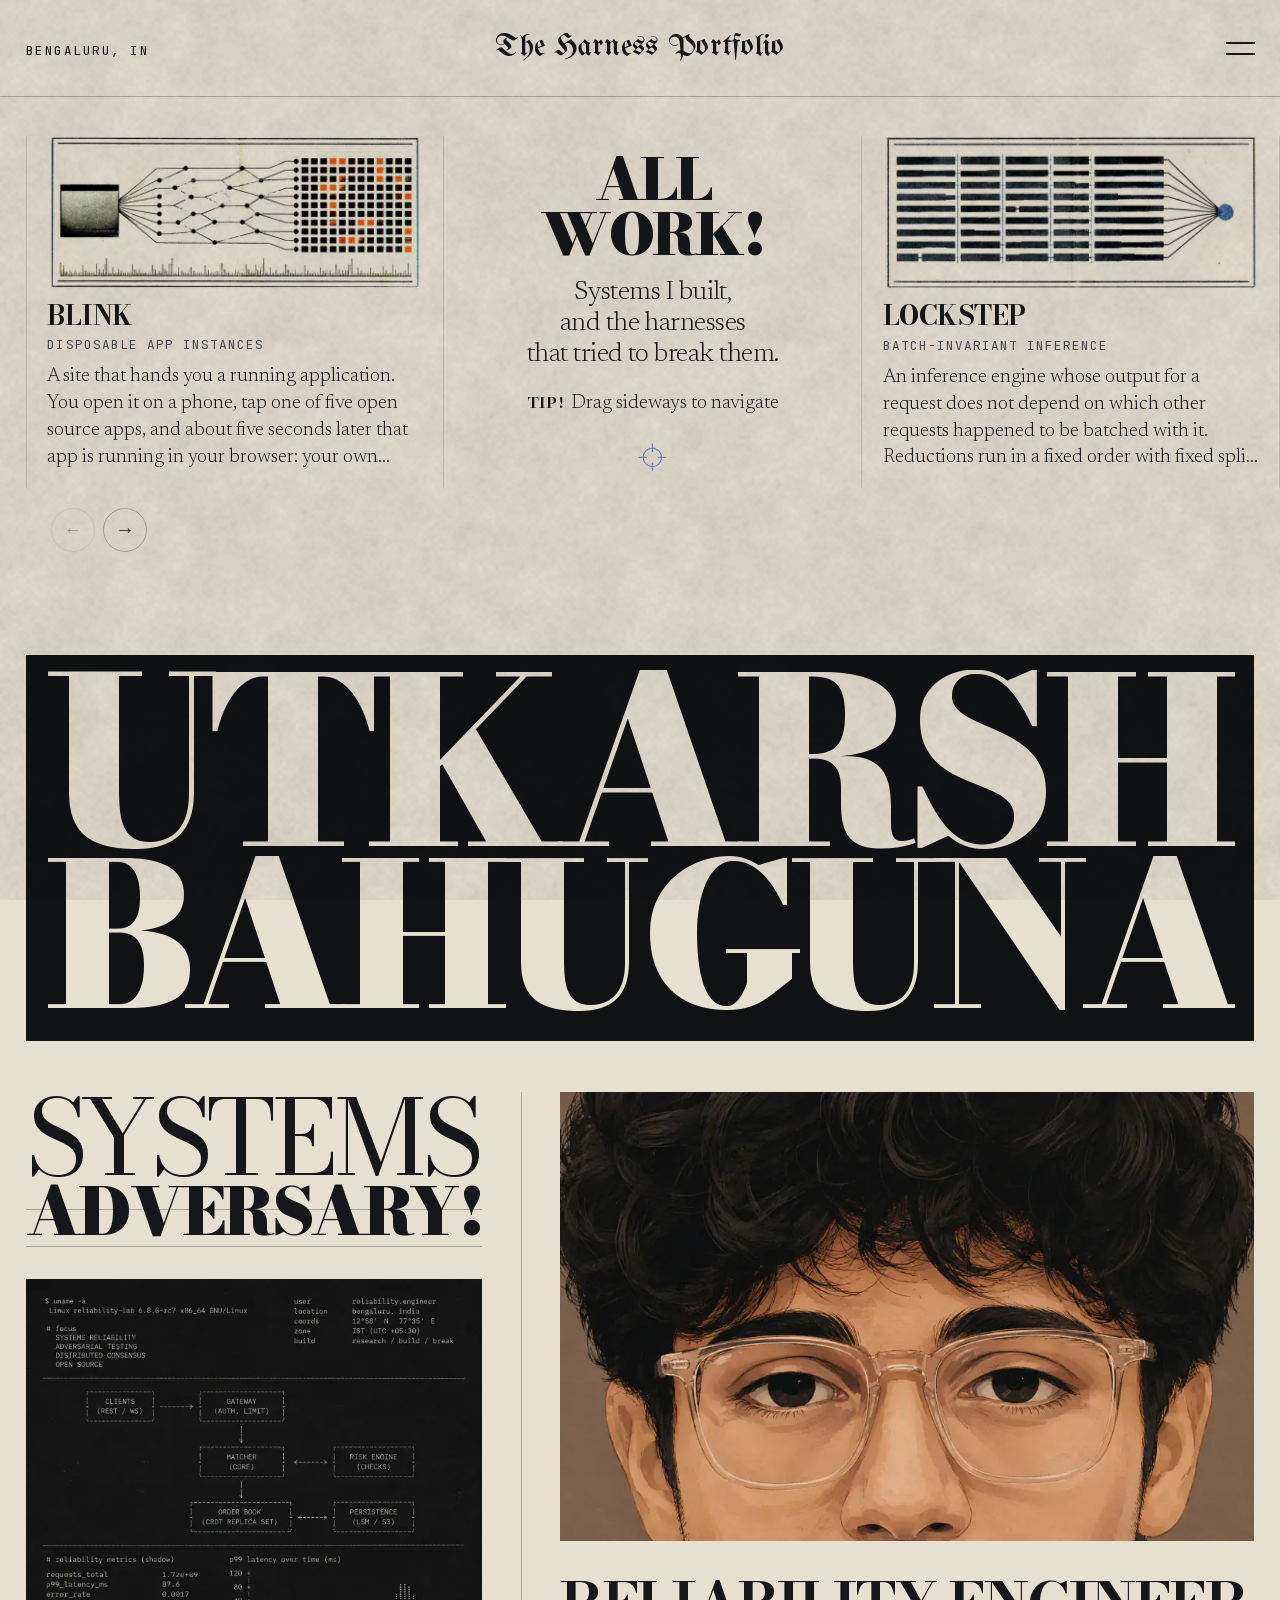
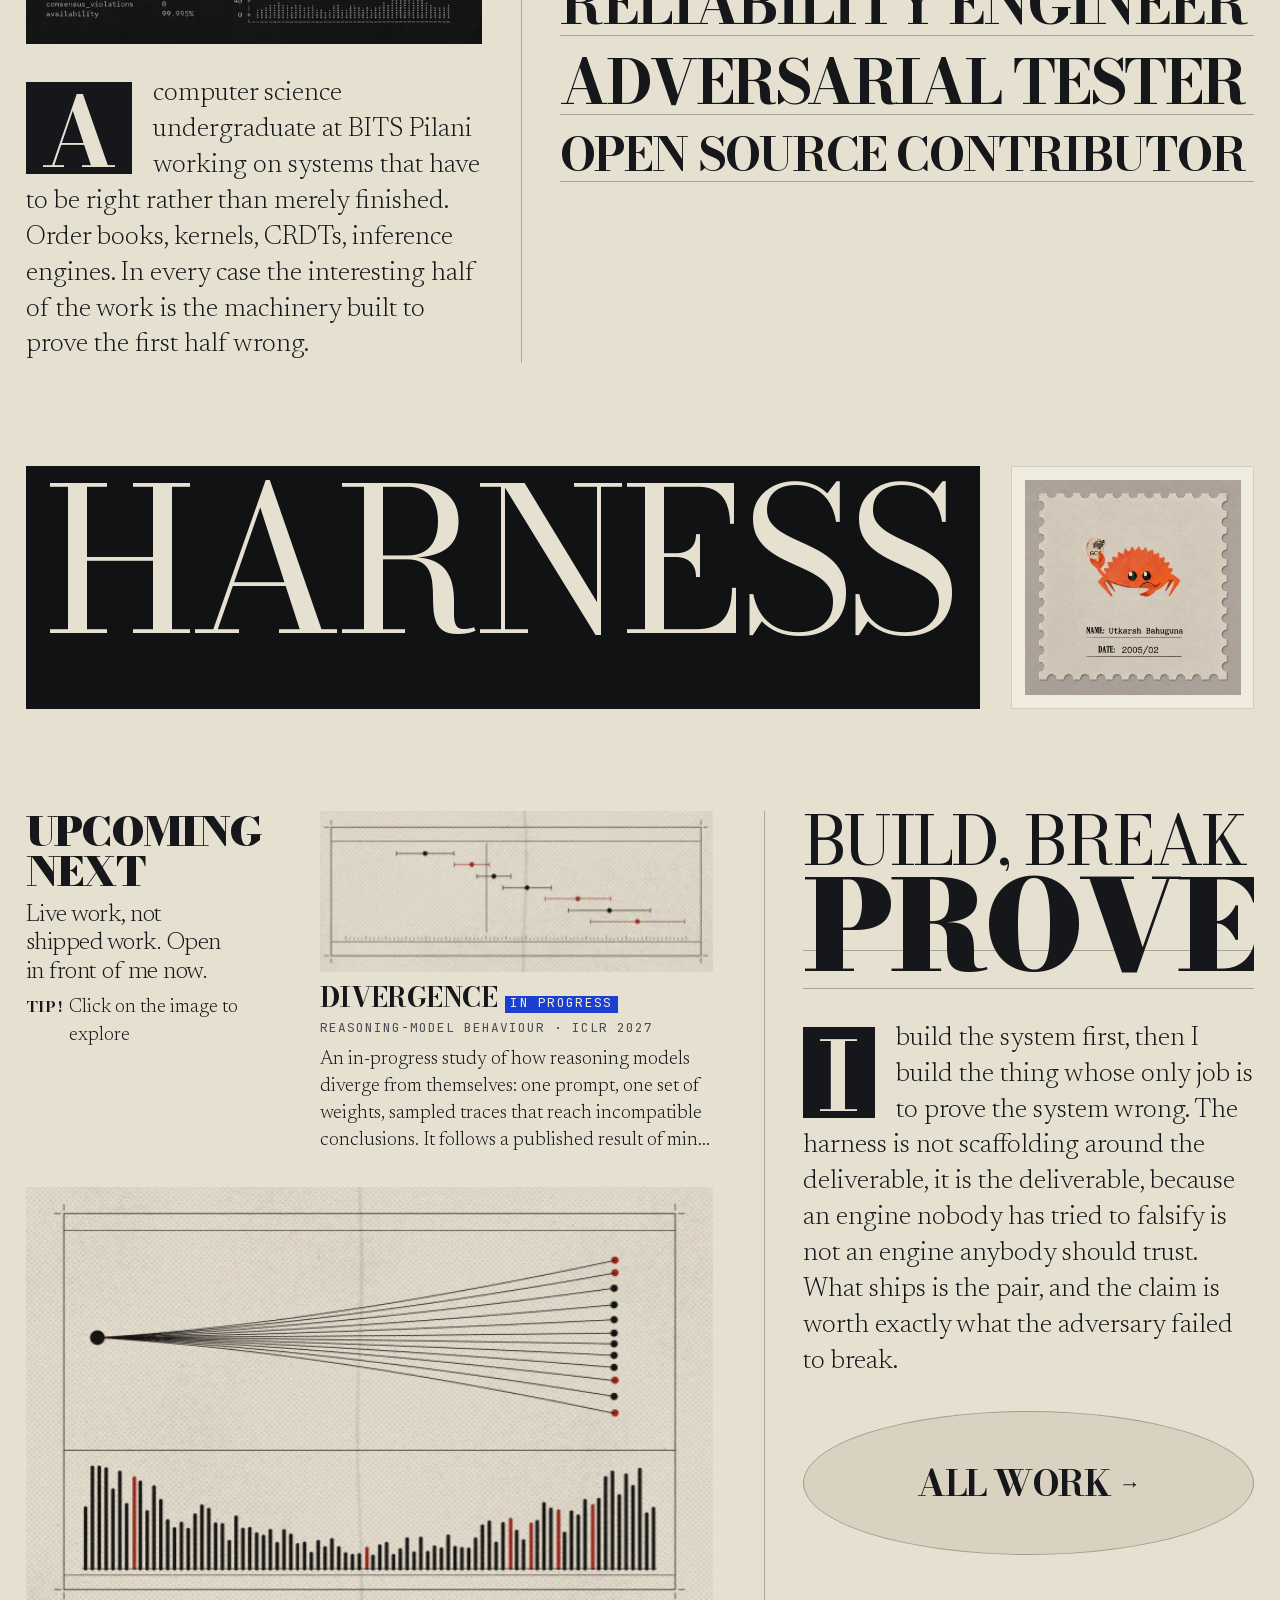
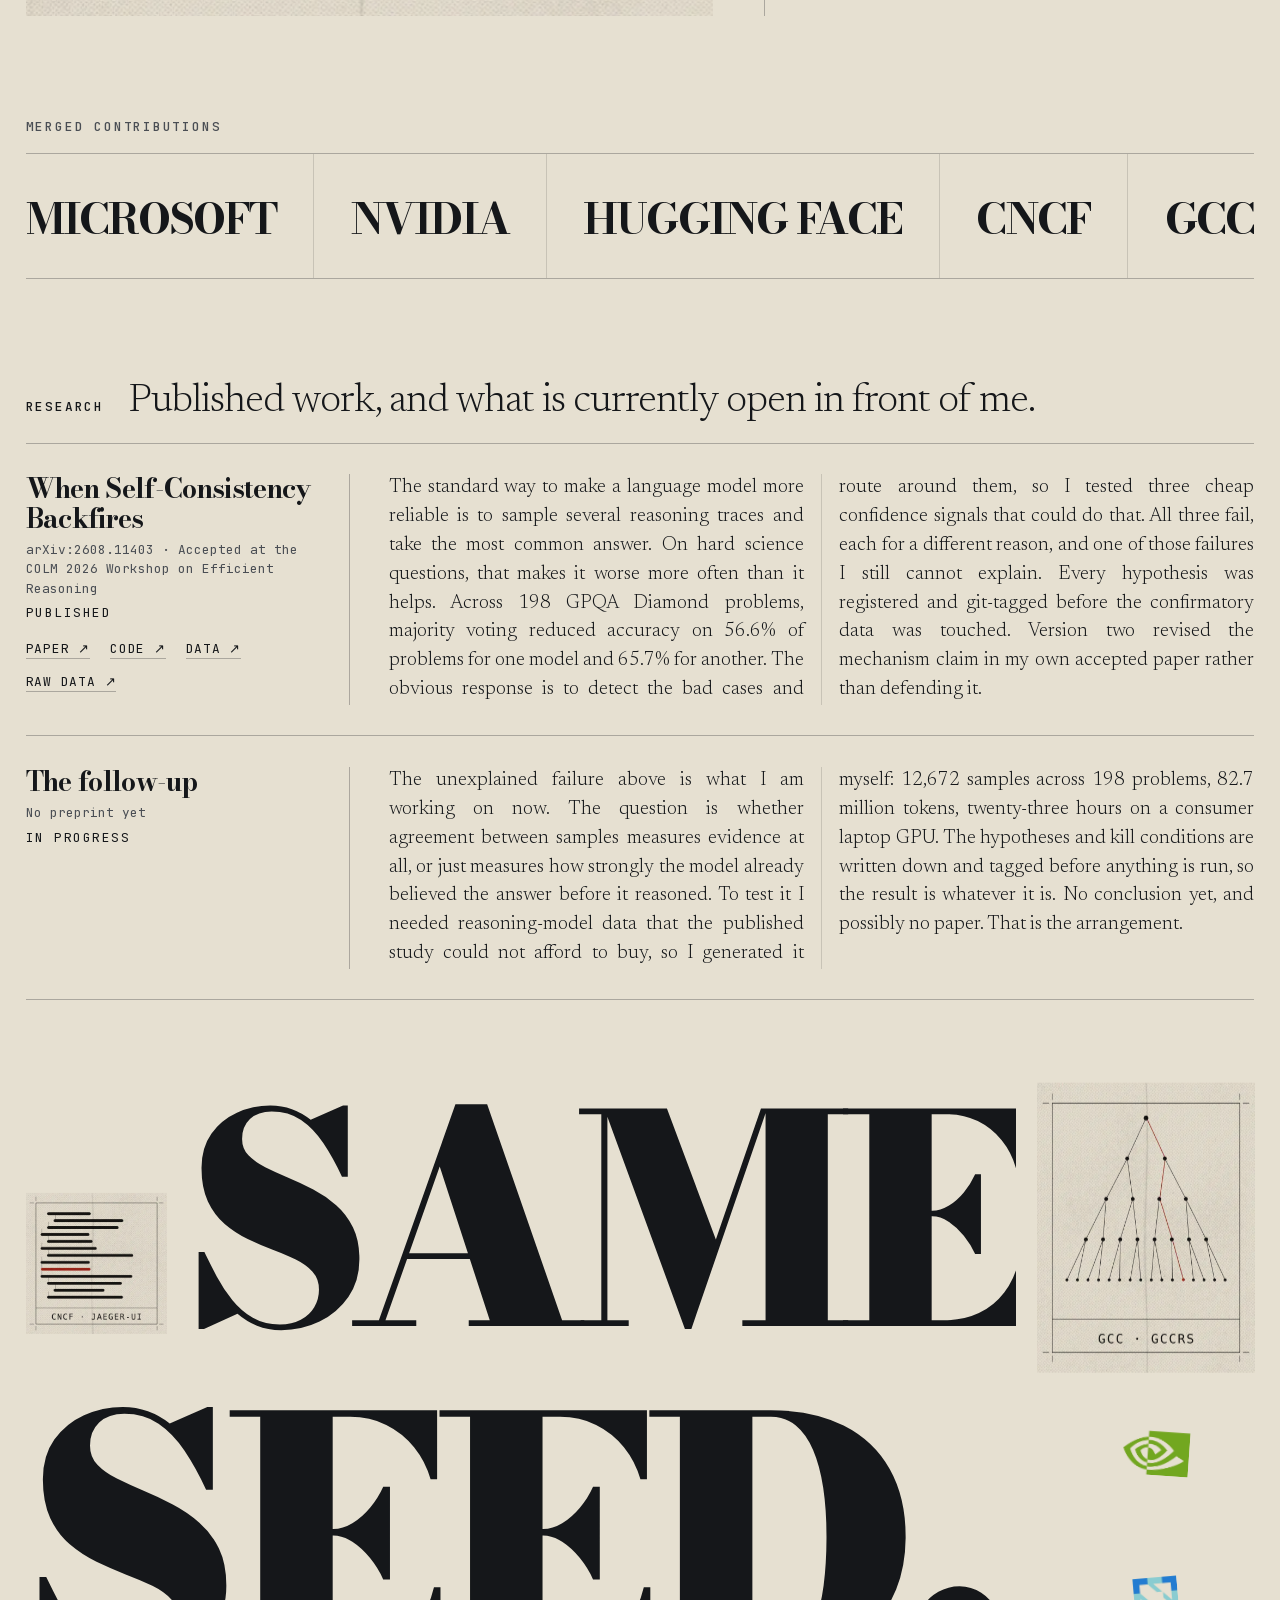
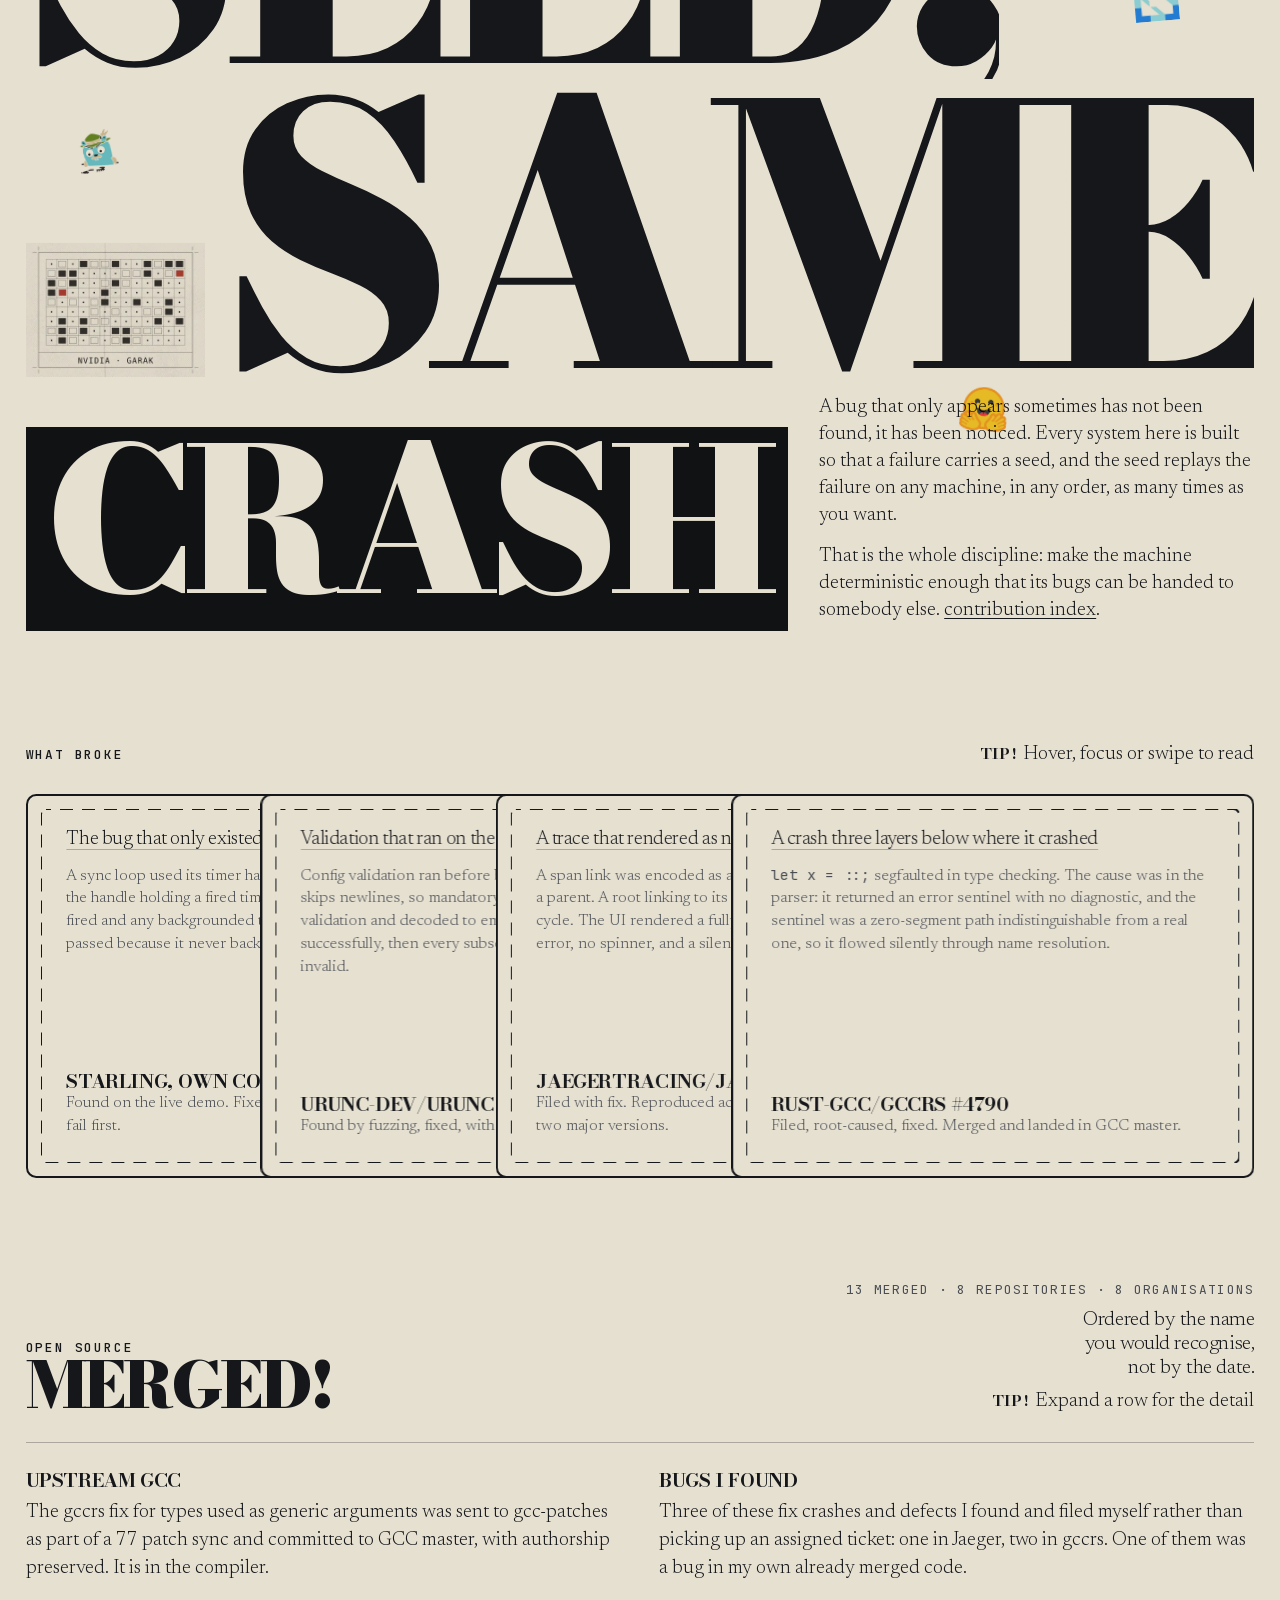
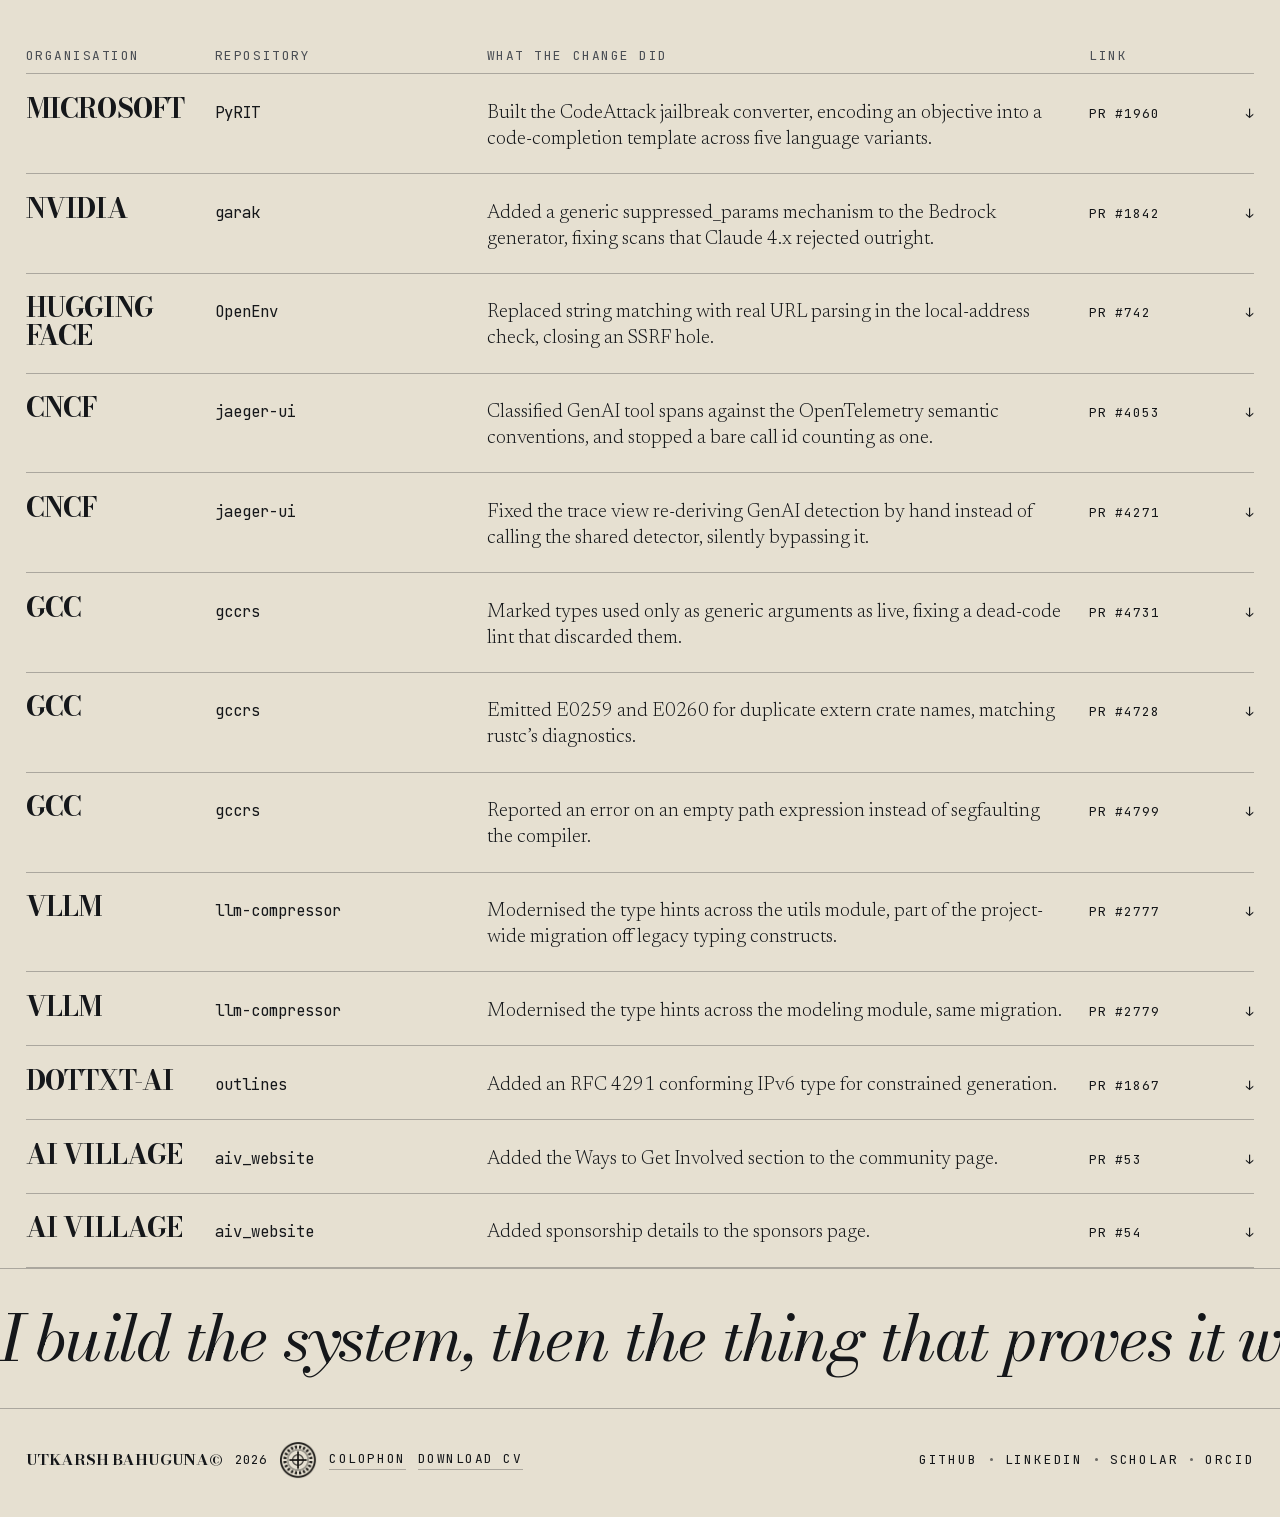
==== commit b27d50a4: "Publish site from Newspaper fbdf342" ====
--- a/index.html
+++ b/index.html
@@ -1,4 +1,4 @@
-<!DOCTYPE html><html lang="en" class="bodoni_moda_fea9800b-module___t9ytG__variable bodoni_moda_49b920f5-module__96ow4W__variable newsreader_19a76705-module__pe3p8a__variable jetbrains_mono_57140618-module__JEK3ua__variable unifrakturmaguntia_de403196-module__SjCS9q__variable"><head><meta charSet="utf-8"/><meta name="viewport" content="width=device-width, initial-scale=1"/><link rel="preload" href="/_next/static/media/40a3cd74afdfe30c-s.p.1dczacay52j98.woff2" as="font" crossorigin="" type="font/woff2"/><link rel="preload" href="/_next/static/media/52b5d5098cb87ddd-s.p.3r2y_bth_sjsm.woff2" as="font" crossorigin="" type="font/woff2"/><link rel="preload" href="/_next/static/media/5f402bd2d8eef81a-s.p.40bho2kviej2o.woff2" as="font" crossorigin="" type="font/woff2"/><link rel="preload" href="/_next/static/media/e2d642b99055ff6f-s.p.3d_jy-oqcno8c.woff2" as="font" crossorigin="" type="font/woff2"/><link rel="preload" as="image" imageSrcSet="/placeholders/project-blink-card-w400.webp 400w, /placeholders/project-blink-card-w640.webp 640w, /placeholders/project-blink-card-w900.webp 900w, /placeholders/project-blink-card.webp 1239w" imageSizes="(min-width: 1101px) 30vw, (min-width: 721px) 46vw, 90vw" fetchPriority="high"/><link rel="stylesheet" href="/_next/static/chunks/182auflgu6ts4.css" data-precedence="next"/><link rel="preload" as="script" fetchPriority="low" href="/_next/static/chunks/310vm2bl3xxpt.js"/><script src="/_next/static/chunks/19mx3mg6lkumu.js" async=""></script><script src="/_next/static/chunks/1mh6a-0e61pyc.js" async=""></script><script src="/_next/static/chunks/344n2zhqbh4pn.js" async=""></script><script src="/_next/static/chunks/turbopack-0td869ukh0v94.js" async=""></script><script src="/_next/static/chunks/3fntmmi971322.js" async=""></script><script src="/_next/static/chunks/0g-u_hslfzjsd.js" async=""></script><script src="/_next/static/chunks/346kchja-rqp-.js" async=""></script><script src="/_next/static/chunks/25mv5ojjtobau.js" async=""></script><meta name="theme-color" content="#e6e0d1"/><title>Utkarsh Bahuguna · Bengaluru, IN</title><meta name="description" content="I build systems, then write the harnesses that try to break them."/><meta name="author" content="Utkarsh Bahuguna"/><meta property="og:title" content="Utkarsh Bahuguna · Bengaluru, IN"/><meta property="og:description" content="I build systems, then write the harnesses that try to break them."/><meta property="og:image" content="https://utkarshbahuguna.me/placeholders/og-cover.svg"/><meta property="og:image:width" content="1200"/><meta property="og:image:height" content="630"/><meta property="og:image:alt" content="Utkarsh Bahuguna, Bengaluru, IN"/><meta property="og:type" content="website"/><meta name="twitter:card" content="summary_large_image"/><meta name="twitter:title" content="Utkarsh Bahuguna · Bengaluru, IN"/><meta name="twitter:description" content="I build systems, then write the harnesses that try to break them."/><meta name="twitter:image" content="https://utkarshbahuguna.me/placeholders/og-cover.svg"/><link rel="icon" href="/icon.svg?icon.3ii0vima6olii.svg" sizes="any" type="image/svg+xml"/><meta name="next-size-adjust" content=""/><script>(function(){var d=document.documentElement;d.dataset.js='';var INTRO=true;var reduce=matchMedia('(prefers-reduced-motion: reduce)').matches;d.dataset.motion=reduce?'reduce':'full';try{if(INTRO&&!reduce){d.style.setProperty('--intro-duration','2200ms');d.style.setProperty('--intro-delay','0ms');d.dataset.intro='';d.classList.add('is-scroll-locked');setTimeout(function(){d.removeAttribute('data-intro');d.classList.remove('is-scroll-locked');},2260);}}catch(e){}})();</script><script src="/_next/static/chunks/0cz1d0mv5g_q7.js" noModule=""></script></head><body><div hidden=""><!--$--><!--/$--></div><a class="skip-link" href="#main">Skip to content</a><div class="material-grain" aria-hidden="true" style="background-image:url(/paper.png)"></div><div class="curtain" aria-hidden="true"><svg class="curtain__tear" viewBox="0 0 880 1600" preserveAspectRatio="none" focusable="false"><path d="M202 0L203 3L207 6L211 9L217 12L232 15L252 18L267 21L272 24L270 27L266 30L265 33L264 36L262 39L260 42L258 45L260 48L264 51L266 54L263 57L254 60L244 63L240 66L245 69L254 72L259 75L255 78L245 81L235 84L225 87L217 90L212 93L209 96L208 99L202 102L194 105L189 108L196 111L217 114L243 117L265 120L278 123L284 126L288 129L294 132L303 135L312 138L319 141L321 144L315 147L304 150L297 153L299 156L307 159L315 162L322 165L331 168L346 171L360 174L368 177L370 180L369 183L371 186L374 189L372 192L370 195L371 198L380 201L394 204L408 207L415 210L424 213L434 216L443 219L448 222L445 225L442 228L442 231L449 234L457 237L464 240L466 243L467 246L467 249L466 252L466 255L463 258L460 261L459 264L457 267L452 270L449 273L447 276L451 279L457 282L458 285L449 288L432 291L415 294L404 297L399 300L396 303L396 306L397 309L400 312L405 315L409 318L410 321L409 324L408 327L409 330L414 333L423 336L431 339L434 342L429 345L421 348L416 351L418 354L426 357L435 360L439 363L441 366L445 369L448 372L449 375L445 378L440 381L435 384L433 387L428 390L423 393L420 396L421 399L424 402L427 405L427 408L429 411L431 414L432 417L429 420L419 423L407 426L401 429L404 432L411 435L418 438L418 441L410 444L401 447L397 450L401 453L408 456L414 459L420 462L430 465L443 468L454 471L456 474L456 477L455 480L454 483L448 486L437 489L425 492L417 495L414 498L413 501L412 504L409 507L406 510L403 513L398 516L392 519L386 522L379 525L372 528L358 531L340 534L324 537L316 540L310 543L305 546L304 549L307 552L311 555L316 558L323 561L336 564L353 567L369 570L375 573L370 576L359 579L349 582L346 585L347 588L348 591L345 594L343 597L346 600L349 603L347 606L338 609L329 612L324 615L325 618L329 621L334 624L339 627L345 630L354 633L362 636L366 639L366 642L364 645L361 648L357 651L349 654L340 657L331 660L322 663L310 666L300 669L294 672L295 675L300 678L305 681L304 684L299 687L293 690L291 693L292 696L294 699L296 702L298 705L307 708L320 711L330 714L330 717L323 720L316 723L317 726L329 729L345 732L360 735L369 738L369 741L365 744L361 747L362 750L365 753L368 756L366 759L364 762L364 765L364 768L360 771L354 774L350 777L347 780L348 783L351 786L354 789L355 792L354 795L354 798L354 801L353 804L350 807L348 810L346 813L345 816L337 819L328 822L326 825L333 828L346 831L359 834L363 837L359 840L351 843L347 846L351 849L362 852L374 855L380 858L378 861L374 864L370 867L369 870L365 873L359 876L356 879L358 882L367 885L379 888L386 891L388 894L390 897L391 900L395 903L400 906L405 909L407 912L406 915L401 918L394 921L387 924L377 927L361 930L346 933L337 936L333 939L330 942L326 945L323 948L329 951L336 954L337 957L332 960L327 963L322 966L317 969L312 972L307 975L304 978L298 981L284 984L270 987L263 990L266 993L274 996L281 999L283 1002L279 1005L274 1008L271 1011L277 1014L290 1017L305 1020L317 1023L327 1026L340 1029L353 1032L366 1035L368 1038L365 1041L366 1044L377 1047L388 1050L397 1053L404 1056L414 1059L428 1062L439 1065L444 1068L448 1071L453 1074L457 1077L457 1080L454 1083L451 1086L452 1089L453 1092L453 1095L453 1098L456 1101L465 1104L475 1107L482 1110L483 1113L477 1116L470 1119L465 1122L466 1125L470 1128L474 1131L473 1134L469 1137L465 1140L460 1143L459 1146L464 1149L469 1152L470 1155L468 1158L466 1161L466 1164L466 1167L468 1170L471 1173L473 1176L472 1179L460 1182L446 1185L439 1188L439 1191L439 1194L439 1197L438 1200L443 1203L451 1206L457 1209L457 1212L455 1215L453 1218L453 1221L449 1224L438 1227L426 1230L419 1233L418 1236L420 1239L418 1242L409 1245L393 1248L377 1251L368 1254L369 1257L375 1260L382 1263L386 1266L389 1269L392 1272L395 1275L399 1278L401 1281L403 1284L405 1287L407 1290L407 1293L406 1296L405 1299L402 1302L398 1305L394 1308L394 1311L396 1314L399 1317L401 1320L401 1323L404 1326L407 1329L409 1332L406 1335L402 1338L400 1341L404 1344L413 1347L423 1350L428 1353L426 1356L419 1359L413 1362L413 1365L423 1368L437 1371L448 1374L454 1377L462 1380L471 1383L476 1386L476 1389L472 1392L467 1395L464 1398L459 1401L452 1404L446 1407L438 1410L426 1413L412 1416L404 1419L403 1422L407 1425L411 1428L412 1431L417 1434L424 1437L427 1440L423 1443L418 1446L414 1449L409 1452L404 1455L398 1458L394 1461L393 1464L388 1467L380 1470L377 1473L382 1476L389 1479L396 1482L402 1485L412 1488L428 1491L442 1494L445 1497L442 1500L439 1503L438 1506L439 1509L436 1512L433 1515L433 1518L441 1521L455 1524L467 1527L469 1530L460 1533L446 1536L432 1539L423 1542L411 1545L398 1548L388 1551L382 1554L381 1557L381 1560L379 1563L380 1566L383 1569L390 1572L399 1575L408 1578L417 1581L428 1584L437 1587L444 1590L449 1593L453 1596L453 1600L591 1600L589 1596L584 1593L577 1590L569 1587L558 1584L546 1581L537 1578L528 1575L521 1572L517 1569L517 1566L521 1563L525 1560L527 1557L528 1554L531 1551L537 1548L546 1545L555 1542L564 1539L578 1536L593 1533L602 1530L600 1527L588 1524L575 1521L568 1518L571 1515L578 1512L585 1509L588 1506L593 1503L598 1500L603 1497L601 1494L590 1491L576 1488L569 1485L568 1482L568 1479L570 1476L575 1473L589 1470L606 1467L619 1464L625 1461L632 1458L638 1455L642 1452L646 1449L652 1446L660 1443L668 1440L670 1437L669 1434L668 1431L670 1428L666 1425L662 1422L660 1419L666 1416L676 1413L686 1410L691 1407L696 1404L703 1401L708 1398L713 1395L719 1392L722 1389L720 1386L711 1383L697 1380L683 1377L672 1374L656 1371L640 1368L630 1365L632 1362L641 1359L651 1356L656 1353L653 1350L644 1347L634 1344L630 1341L631 1338L635 1335L638 1332L637 1329L633 1326L627 1323L623 1320L619 1317L613 1314L610 1311L612 1308L620 1305L629 1302L637 1299L641 1296L644 1293L644 1290L641 1287L638 1284L634 1281L630 1278L625 1275L620 1272L614 1269L608 1266L601 1263L591 1260L582 1257L579 1254L585 1251L597 1248L610 1245L616 1242L615 1239L611 1236L609 1233L617 1230L630 1227L642 1224L648 1221L650 1218L651 1215L651 1212L649 1209L640 1206L630 1203L623 1200L622 1197L622 1194L620 1191L619 1188L624 1185L636 1182L647 1179L648 1176L647 1173L646 1170L646 1167L647 1164L648 1161L648 1158L648 1155L643 1152L634 1149L625 1146L621 1143L622 1140L623 1137L623 1134L619 1131L610 1128L601 1125L596 1122L598 1119L604 1116L609 1113L608 1110L599 1107L588 1104L578 1101L574 1098L573 1095L574 1092L573 1089L573 1086L577 1083L579 1080L578 1077L573 1074L567 1071L563 1068L559 1065L549 1062L539 1059L534 1056L533 1053L529 1050L522 1047L513 1044L513 1041L517 1038L516 1035L505 1032L492 1029L480 1026L471 1023L458 1020L442 1017L428 1014L424 1011L427 1008L435 1005L440 1002L439 999L433 996L426 993L425 990L435 987L454 984L476 981L490 978L501 975L513 972L522 969L529 966L535 963L540 960L545 957L544 954L537 951L530 948L530 945L529 942L526 939L523 936L526 933L536 930L549 927L558 924L565 921L572 918L575 915L572 912L563 909L550 906L536 903L525 900L516 897L510 894L504 891L495 888L483 885L474 882L473 879L479 876L486 873L491 870L494 867L500 864L507 861L512 858L509 855L500 852L490 849L485 846L490 843L497 840L502 837L500 834L493 831L485 828L482 825L489 822L500 819L506 816L504 813L502 810L500 807L498 804L495 801L490 798L484 795L477 792L467 789L455 786L443 783L435 780L433 777L436 774L440 771L444 768L444 765L442 762L441 759L438 756L430 753L422 750L416 747L415 744L416 741L414 738L405 735L390 732L374 729L362 726L361 723L368 720L375 717L375 714L365 711L352 708L343 705L341 702L339 699L337 696L336 693L338 690L344 687L349 684L350 681L345 678L340 675L339 672L345 669L356 666L371 663L383 660L393 657L404 654L414 651L422 648L430 645L440 642L448 639L453 636L453 633L452 630L451 627L449 624L446 621L442 618L440 615L444 612L453 609L462 606L463 603L457 600L450 597L449 594L449 591L448 588L450 585L457 582L473 579L490 576L500 573L494 570L477 567L456 564L438 561L427 558L418 555L412 552L408 549L409 546L414 543L420 540L428 537L442 534L458 531L470 528L477 525L483 522L488 519L493 516L494 513L492 510L488 507L484 504L477 501L471 498L469 495L473 492L482 489L493 486L499 483L500 480L501 477L501 474L499 471L488 468L475 465L465 462L459 459L453 456L446 453L442 450L446 447L455 444L463 441L463 438L456 435L449 432L446 429L452 426L467 423L479 420L482 417L481 414L478 411L476 408L475 405L472 402L470 399L471 396L476 393L485 390L494 387L500 384L508 381L517 378L523 375L525 372L523 369L522 366L522 363L521 360L515 357L510 354L510 351L517 348L527 345L533 342L532 339L523 336L512 333L505 330L503 327L502 324L503 321L504 318L504 315L504 312L504 309L505 306L505 303L507 300L511 297L522 294L540 291L557 288L566 285L564 282L555 279L547 276L546 273L547 270L553 267L559 264L569 261L582 258L596 255L607 252L616 249L623 246L628 243L630 240L628 237L624 234L621 231L626 228L634 225L638 222L635 219L626 216L616 213L609 210L604 207L595 204L586 201L582 198L585 195L591 192L593 189L588 186L585 183L582 180L577 177L567 174L551 171L535 168L527 165L522 162L514 159L508 156L506 153L513 150L523 147L529 144L526 141L519 138L511 135L503 132L497 129L493 126L487 123L475 120L453 117L428 114L409 111L403 108L408 105L416 102L423 99L426 96L432 93L441 90L455 87L472 84L488 81L502 78L508 75L505 72L497 69L493 66L498 63L508 60L518 57L521 54L518 51L514 48L511 45L511 42L512 39L513 36L513 33L515 30L518 27L520 24L515 21L498 18L476 15L458 12L448 9L441 6L435 3L433 0Z" fill="var(--curtain-fibre)"></path><path d="M282 0L284 3L287 6L291 9L297 12L311 15L329 18L342 21L344 24L339 27L332 30L327 33L324 36L319 39L314 42L310 45L310 48L312 51L312 54L308 57L298 60L287 63L283 66L288 69L298 72L303 75L300 78L290 81L280 84L270 87L262 90L257 93L255 96L254 99L249 102L242 105L239 108L246 111L267 114L294 117L316 120L329 123L335 126L340 129L346 132L355 135L364 138L372 141L376 144L371 147L362 150L356 153L359 156L367 159L377 162L384 165L394 168L411 171L427 174L436 177L439 180L440 183L443 186L447 189L445 192L441 195L440 198L447 201L458 204L469 207L475 210L482 213L491 216L498 219L501 222L497 225L491 228L489 231L493 234L500 237L504 240L505 243L504 246L502 249L499 252L496 255L491 258L486 261L484 264L481 267L477 270L475 273L475 276L481 279L489 282L491 285L483 288L468 291L451 294L441 297L437 300L435 303L436 306L436 309L439 312L442 315L444 318L444 321L442 324L440 327L440 330L444 333L452 336L459 339L459 342L451 345L441 348L434 351L433 354L439 357L446 360L448 363L449 366L451 369L454 372L454 375L450 378L444 381L439 384L437 387L432 390L426 393L423 396L424 399L427 402L430 405L430 408L432 411L434 414L435 417L432 420L422 423L410 426L404 429L407 432L414 435L420 438L421 441L413 444L404 447L400 450L404 453L410 456L417 459L422 462L432 465L445 468L455 471L457 474L457 477L457 480L455 483L449 486L438 489L426 492L418 495L415 498L414 501L413 504L410 507L407 510L404 513L399 516L393 519L387 522L380 525L373 528L359 531L341 534L325 537L317 540L311 543L306 546L305 549L308 552L312 555L317 558L324 561L337 564L354 567L370 570L377 573L372 576L361 579L352 582L349 585L351 588L352 591L350 594L349 597L353 600L357 603L355 606L348 609L339 612L335 615L337 618L341 621L347 624L351 627L357 630L365 633L373 636L376 639L376 642L373 645L371 648L367 651L360 654L351 657L343 660L334 663L323 666L313 669L308 672L309 675L315 678L320 681L320 684L315 687L310 690L308 693L309 696L311 699L312 702L314 705L323 708L335 711L344 714L343 717L336 720L328 723L329 726L340 729L355 732L370 735L378 738L378 741L374 744L371 747L372 750L376 753L379 756L378 759L377 762L377 765L376 768L372 771L366 774L362 777L359 780L360 783L364 786L367 789L368 792L368 795L368 798L367 801L366 804L363 807L360 810L359 813L358 816L350 819L341 822L339 825L347 828L362 831L375 834L381 837L379 840L374 843L372 846L378 849L392 852L406 855L413 858L413 861L410 864L408 867L407 870L404 873L399 876L395 879L397 882L406 885L418 888L425 891L428 894L430 897L433 900L437 903L444 906L449 909L452 912L450 915L444 918L435 921L427 924L415 927L399 930L383 933L375 936L371 939L368 942L365 945L363 948L369 951L377 954L378 957L373 960L369 963L364 966L359 969L353 972L348 975L343 978L336 981L321 984L306 987L299 990L302 993L310 996L317 999L319 1002L315 1005L309 1008L307 1011L312 1014L325 1017L341 1020L353 1023L363 1026L376 1029L390 1032L402 1035L405 1038L402 1041L403 1044L414 1047L424 1050L433 1053L439 1056L447 1059L460 1062L471 1065L476 1068L480 1071L485 1074L489 1077L490 1080L487 1083L485 1086L485 1089L486 1092L486 1095L486 1098L490 1101L499 1104L510 1107L517 1110L519 1113L513 1116L506 1119L502 1122L504 1125L510 1128L516 1131L516 1134L513 1137L508 1140L504 1143L502 1146L506 1149L509 1152L508 1155L502 1158L498 1161L494 1164L490 1167L488 1170L487 1173L486 1176L482 1179L467 1182L451 1185L442 1188L440 1191L439 1194L439 1197L439 1200L444 1203L453 1206L459 1209L460 1212L459 1215L459 1218L460 1221L457 1224L448 1227L437 1230L431 1233L432 1236L435 1239L435 1242L427 1245L412 1248L397 1251L390 1254L391 1257L398 1260L405 1263L410 1266L415 1269L420 1272L425 1275L431 1278L437 1281L442 1284L448 1287L452 1290L455 1293L458 1296L459 1299L458 1302L455 1305L452 1308L453 1311L458 1314L463 1317L466 1320L468 1323L471 1326L475 1329L477 1332L475 1335L471 1338L470 1341L475 1344L484 1347L495 1350L500 1353L498 1356L491 1359L484 1362L484 1365L494 1368L509 1371L523 1374L531 1377L541 1380L552 1383L558 1386L559 1389L554 1392L546 1395L540 1398L531 1401L521 1404L510 1407L499 1410L482 1413L464 1416L450 1419L445 1422L443 1425L442 1428L439 1431L439 1434L442 1437L442 1440L436 1443L430 1446L424 1449L420 1452L416 1455L412 1458L409 1461L410 1464L406 1467L401 1470L399 1473L405 1476L414 1479L422 1482L429 1485L441 1488L459 1491L474 1494L479 1497L477 1500L475 1503L474 1506L474 1509L471 1512L466 1515L465 1518L472 1521L485 1524L496 1527L497 1530L486 1533L470 1536L455 1539L444 1542L431 1545L417 1548L405 1551L398 1554L395 1557L393 1560L391 1563L390 1566L392 1569L398 1572L407 1575L416 1578L426 1581L437 1584L448 1587L455 1590L461 1593L467 1596L469 1600L477 1600L470 1596L462 1593L455 1590L448 1587L437 1584L426 1581L416 1578L407 1575L399 1572L398 1569L402 1566L409 1563L418 1560L426 1557L432 1554L441 1551L451 1548L462 1545L472 1542L479 1539L491 1536L503 1533L510 1530L505 1527L492 1524L477 1521L470 1518L472 1515L479 1512L486 1509L489 1506L495 1503L502 1500L507 1497L506 1494L494 1491L477 1488L466 1485L458 1482L450 1479L442 1476L436 1473L438 1470L444 1467L447 1464L446 1461L448 1458L453 1455L458 1452L463 1449L470 1446L479 1443L489 1440L492 1437L492 1434L494 1431L499 1428L500 1425L498 1422L498 1419L504 1416L513 1413L521 1410L524 1407L526 1404L531 1401L540 1398L546 1395L554 1392L559 1389L565 1386L567 1383L565 1380L563 1377L562 1374L554 1371L544 1368L536 1365L536 1362L540 1359L543 1356L539 1353L526 1350L508 1347L491 1344L479 1341L475 1338L475 1335L477 1332L477 1329L477 1326L479 1323L482 1320L485 1317L486 1314L487 1311L491 1308L497 1305L502 1302L504 1299L503 1296L500 1293L495 1290L489 1287L482 1284L475 1281L469 1278L462 1275L455 1272L449 1269L443 1266L435 1263L425 1260L415 1257L410 1254L415 1251L427 1248L439 1245L446 1242L446 1239L444 1236L445 1233L454 1230L469 1227L483 1224L490 1221L493 1218L496 1215L499 1212L498 1209L490 1206L479 1203L469 1200L465 1197L461 1194L457 1191L455 1188L460 1185L473 1182L486 1179L491 1176L495 1173L500 1170L508 1167L517 1164L528 1161L539 1158L550 1155L554 1152L552 1149L548 1146L545 1143L543 1140L540 1137L533 1134L524 1131L510 1128L504 1125L502 1122L506 1119L513 1116L519 1113L517 1110L510 1107L499 1104L490 1101L486 1098L486 1095L488 1092L488 1089L489 1086L492 1083L496 1080L499 1077L498 1074L497 1071L497 1068L496 1065L489 1062L481 1059L475 1056L471 1053L464 1050L455 1047L445 1044L443 1041L446 1038L444 1035L432 1032L418 1029L405 1026L395 1023L383 1020L366 1017L352 1014L346 1011L348 1008L353 1005L357 1002L354 999L347 996L339 993L336 990L341 987L354 984L366 981L369 978L369 975L369 972L369 969L370 966L372 963L376 960L379 957L377 954L369 951L363 948L365 945L368 942L371 939L375 936L383 933L399 930L415 927L427 924L435 921L444 918L457 915L465 912L467 909L465 906L461 903L457 900L452 897L448 894L443 891L434 888L420 885L408 882L404 879L406 876L409 873L411 870L411 867L415 864L420 861L422 858L418 855L407 852L397 849L393 846L398 843L404 840L407 837L402 834L390 831L378 828L373 825L378 822L389 819L398 816L400 813L402 810L404 807L405 804L403 801L400 798L395 795L390 792L384 789L377 786L370 783L366 780L367 777L371 774L377 771L381 768L381 765L380 762L382 759L382 756L378 753L374 750L372 747L375 744L379 741L379 738L370 735L355 732L340 729L329 726L328 723L336 720L343 717L344 714L335 711L323 708L314 705L312 702L311 699L312 696L312 693L316 690L323 687L329 684L329 681L324 678L317 675L313 672L316 669L324 666L334 663L343 660L351 657L360 654L367 651L371 648L373 645L376 642L376 639L373 636L365 633L357 630L351 627L347 624L341 621L337 618L335 615L339 612L348 609L355 606L357 603L353 600L350 597L351 594L353 591L352 588L350 585L352 582L361 579L372 576L377 573L370 570L354 567L337 564L324 561L317 558L312 555L308 552L305 549L306 546L311 543L317 540L325 537L341 534L359 531L373 528L380 525L387 522L394 519L404 516L412 513L418 510L422 507L427 504L428 501L428 498L430 495L438 492L449 489L460 486L467 483L469 480L470 477L471 474L469 471L459 468L446 465L437 462L430 459L423 456L416 453L411 450L414 447L422 444L429 441L429 438L422 435L415 432L412 429L418 426L431 423L442 420L445 417L444 414L442 411L440 408L440 405L437 402L434 399L432 396L434 393L439 390L442 387L442 384L445 381L450 378L454 375L454 372L451 369L449 366L448 363L446 360L439 357L433 354L434 351L441 348L451 345L459 342L459 339L452 336L444 333L440 330L440 327L442 324L445 321L446 318L445 315L442 312L440 309L440 306L440 303L443 300L449 297L461 294L479 291L496 288L505 285L503 282L496 279L489 276L489 273L492 270L498 267L502 264L508 261L517 258L525 255L532 252L537 249L540 246L539 243L533 240L521 237L506 234L493 231L491 228L497 225L501 222L498 219L491 216L482 213L475 210L469 207L458 204L452 201L455 198L465 195L477 192L484 189L481 186L479 183L480 180L480 177L475 174L463 171L452 168L446 165L444 162L437 159L431 156L427 153L428 150L430 147L425 144L410 141L391 138L372 135L353 132L340 129L335 126L329 123L316 120L294 117L272 114L258 111L257 108L267 105L281 102L290 99L295 96L299 93L305 90L314 87L326 84L338 81L348 78L353 75L348 72L340 69L335 66L340 63L349 60L355 57L353 54L344 51L332 48L323 45L317 42L319 39L324 36L327 33L332 30L339 27L344 24L345 21L343 18L337 15L334 12L338 9L341 6L343 3L343 0Z" fill="var(--curtain-fleck)"></path><path class="curtain__lift" d="M0 0L202 0L203 3L207 6L211 9L217 12L232 15L252 18L267 21L272 24L270 27L266 30L265 33L264 36L262 39L260 42L258 45L260 48L264 51L266 54L263 57L254 60L244 63L240 66L245 69L254 72L259 75L255 78L245 81L235 84L225 87L217 90L212 93L209 96L208 99L202 102L194 105L189 108L196 111L217 114L243 117L265 120L278 123L284 126L288 129L294 132L303 135L312 138L319 141L321 144L315 147L304 150L297 153L299 156L307 159L315 162L322 165L331 168L346 171L360 174L368 177L370 180L369 183L371 186L374 189L372 192L370 195L371 198L380 201L394 204L408 207L415 210L424 213L434 216L443 219L448 222L445 225L442 228L442 231L449 234L457 237L464 240L466 243L467 246L467 249L466 252L466 255L463 258L460 261L459 264L457 267L452 270L449 273L447 276L451 279L457 282L458 285L449 288L432 291L415 294L404 297L399 300L396 303L396 306L397 309L400 312L405 315L409 318L410 321L409 324L408 327L409 330L414 333L423 336L431 339L434 342L429 345L421 348L416 351L418 354L426 357L435 360L439 363L441 366L445 369L448 372L449 375L445 378L440 381L435 384L433 387L428 390L423 393L420 396L421 399L424 402L427 405L427 408L429 411L431 414L432 417L429 420L419 423L407 426L401 429L404 432L411 435L418 438L418 441L410 444L401 447L397 450L401 453L408 456L414 459L420 462L430 465L443 468L454 471L456 474L456 477L455 480L454 483L448 486L437 489L425 492L417 495L414 498L413 501L412 504L409 507L406 510L403 513L398 516L392 519L386 522L379 525L372 528L358 531L340 534L324 537L316 540L310 543L305 546L304 549L307 552L311 555L316 558L323 561L336 564L353 567L369 570L375 573L370 576L359 579L349 582L346 585L347 588L348 591L345 594L343 597L346 600L349 603L347 606L338 609L329 612L324 615L325 618L329 621L334 624L339 627L345 630L354 633L362 636L366 639L366 642L364 645L361 648L357 651L349 654L340 657L331 660L322 663L310 666L300 669L294 672L295 675L300 678L305 681L304 684L299 687L293 690L291 693L292 696L294 699L296 702L298 705L307 708L320 711L330 714L330 717L323 720L316 723L317 726L329 729L345 732L360 735L369 738L369 741L365 744L361 747L362 750L365 753L368 756L366 759L364 762L364 765L364 768L360 771L354 774L350 777L347 780L348 783L351 786L354 789L355 792L354 795L354 798L354 801L353 804L350 807L348 810L346 813L345 816L337 819L328 822L326 825L333 828L346 831L359 834L363 837L359 840L351 843L347 846L351 849L362 852L374 855L380 858L378 861L374 864L370 867L369 870L365 873L359 876L356 879L358 882L367 885L379 888L386 891L388 894L390 897L391 900L395 903L400 906L405 909L407 912L406 915L401 918L394 921L387 924L377 927L361 930L346 933L337 936L333 939L330 942L326 945L323 948L329 951L336 954L337 957L332 960L327 963L322 966L317 969L312 972L307 975L304 978L298 981L284 984L270 987L263 990L266 993L274 996L281 999L283 1002L279 1005L274 1008L271 1011L277 1014L290 1017L305 1020L317 1023L327 1026L340 1029L353 1032L366 1035L368 1038L365 1041L366 1044L377 1047L388 1050L397 1053L404 1056L414 1059L428 1062L439 1065L444 1068L448 1071L453 1074L457 1077L457 1080L454 1083L451 1086L452 1089L453 1092L453 1095L453 1098L456 1101L465 1104L475 1107L482 1110L483 1113L477 1116L470 1119L465 1122L466 1125L470 1128L474 1131L473 1134L469 1137L465 1140L460 1143L459 1146L464 1149L469 1152L470 1155L468 1158L466 1161L466 1164L466 1167L468 1170L471 1173L473 1176L472 1179L460 1182L446 1185L439 1188L439 1191L439 1194L439 1197L438 1200L443 1203L451 1206L457 1209L457 1212L455 1215L453 1218L453 1221L449 1224L438 1227L426 1230L419 1233L418 1236L420 1239L418 1242L409 1245L393 1248L377 1251L368 1254L369 1257L375 1260L382 1263L386 1266L389 1269L392 1272L395 1275L399 1278L401 1281L403 1284L405 1287L407 1290L407 1293L406 1296L405 1299L402 1302L398 1305L394 1308L394 1311L396 1314L399 1317L401 1320L401 1323L404 1326L407 1329L409 1332L406 1335L402 1338L400 1341L404 1344L413 1347L423 1350L428 1353L426 1356L419 1359L413 1362L413 1365L423 1368L437 1371L448 1374L454 1377L462 1380L471 1383L476 1386L476 1389L472 1392L467 1395L464 1398L459 1401L452 1404L446 1407L438 1410L426 1413L412 1416L404 1419L403 1422L407 1425L411 1428L412 1431L417 1434L424 1437L427 1440L423 1443L418 1446L414 1449L409 1452L404 1455L398 1458L394 1461L393 1464L388 1467L380 1470L377 1473L382 1476L389 1479L396 1482L402 1485L412 1488L428 1491L442 1494L445 1497L442 1500L439 1503L438 1506L439 1509L436 1512L433 1515L433 1518L441 1521L455 1524L467 1527L469 1530L460 1533L446 1536L432 1539L423 1542L411 1545L398 1548L388 1551L382 1554L381 1557L381 1560L379 1563L380 1566L383 1569L390 1572L399 1575L408 1578L417 1581L428 1584L437 1587L444 1590L449 1593L453 1596L453 1600L0 1600Z" fill="var(--curtain-color)" stroke="var(--curtain-shadow)"></path></svg></div><div class="intro-backdrop" aria-hidden="true"></div><div class="shell"><header class="nav"><div class="nav-inner"><div class="nav-row"><div class="nav-block nav-block--l"><button type="button" class="n-text" aria-pressed="false">Bengaluru, IN<span class="sr-only">. Toggles paper mode, which desaturates every image on the page.</span></button></div><a class="nav-head" href="/">The Harness Portfolio</a><div class="nav-block nav-block--r"><button type="button" class="nav-link" aria-expanded="false" aria-controls="site-menu"><span class="nav-lines" aria-hidden="true"><span class="nav-line up"></span><span class="nav-line bottom"></span></span><span class="sr-only">Open menu</span></button></div></div></div><div id="site-menu" class="menu" hidden="" data-open="false" role="dialog" aria-modal="true" aria-label="Site menu"><nav class="menu-w" aria-label="Primary"><a class="menu-link" aria-current="page" href="/"><span class="mask"><span class="menu-title t-display">Index</span></span><span class="m-active" data-current="true" aria-hidden="true"></span></a><a class="menu-link" href="/work/"><span class="mask"><span class="menu-title t-display">Work</span></span><span class="m-active" data-current="false" aria-hidden="true"></span></a><a class="menu-link" href="/research/"><span class="mask"><span class="menu-title t-display">Research</span></span><span class="m-active" data-current="false" aria-hidden="true"></span></a></nav><ul class="menu-socials f-block"><li><a class="f-li" href="https://github.com/u7k4rs6" target="_blank" rel="noopener noreferrer">GitHub</a></li><li><span class="f-li-dot" aria-hidden="true"></span><a class="f-li" href="https://linkedin.com/in/utkarshbahuguna666" target="_blank" rel="noopener noreferrer">LinkedIn</a></li><li><span class="f-li-dot" aria-hidden="true"></span><a class="f-li" href="https://scholar.google.com/citations?user=0ZYBsyoAAAAJ" target="_blank" rel="noopener noreferrer">Scholar</a></li><li><span class="f-li-dot" aria-hidden="true"></span><a class="f-li" href="https://orcid.org/0009-0004-0034-824X" target="_blank" rel="noopener noreferrer">ORCID</a></li></ul></div></header><main id="main"><h1 class="sr-only">Utkarsh Bahuguna, reliability engineer and adversarial tester, Bengaluru</h1><section class="hero"><div class="carousel "><div class="carousel__viewport" role="region" aria-roledescription="carousel" aria-label="Featured work" aria-describedby="_R_inptb_" tabindex="0"><div class="carousel__track"><div data-slide="" class="carousel__slide " role="group" aria-roledescription="slide" aria-label="Blink, 1 of 4"><a class="card" draggable="false" href="/work/blink/"><span class="card__frame"><img src="/placeholders/project-blink-card.webp" alt="Printed plate for Blink: an inked slab at the left fanning out through a routing graph into a grid of cells, some of them in orange, over a tick scale." width="1176" height="480" data-blend="multiply" srcSet="/placeholders/project-blink-card-w400.webp 400w, /placeholders/project-blink-card-w640.webp 640w, /placeholders/project-blink-card-w900.webp 900w, /placeholders/project-blink-card.webp 1239w" sizes="(min-width: 1101px) 30vw, (min-width: 721px) 46vw, 90vw" loading="eager" decoding="sync" fetchPriority="high" draggable="false"/></span><span class="card__body"><span class="card__titleRow"><span class="card__title">Blink</span></span><span class="card__kicker">Disposable app instances</span><span class="card__desc">A site that hands you a running application. You open it on a phone, tap one of five open source apps, and about five seconds later that app is running in your browser: your own private copy, already filled with sample data, not a demo and not a shared instance somebody else has already broken. Ten minutes later it deletes itself and tells you what it cost, which is under a cent.</span></span></a></div><div data-slide="" class="carousel__slide " role="group" aria-roledescription="slide" aria-label="All Work!, section introduction"><div class="headline-cell"><a draggable="false" href="/work/"><span class="headline-cell__title">All Work!<svg class="headline-cell__doodle" viewBox="0 0 500 146" preserveAspectRatio="none" aria-hidden="true"><ellipse cx="250" cy="73" rx="242" ry="68"></ellipse></svg></span></a><p class="headline-cell__desc"><span>Systems I built,<br/></span><span>and the harnesses<br/></span><span>that tried to break them.</span></p><p class="headline-cell__tip"><span class="tip-label">tip!</span><span class="tip-text">Drag sideways to navigate</span></p><svg class="drift-mark " viewBox="0 0 40 40" aria-hidden="true"><circle cx="20" cy="20" r="12" fill="none" stroke="currentColor" stroke-width="1.5"></circle><path d="M20 2v11M20 27v11M2 20h11M27 20h11" stroke="currentColor" stroke-width="1.5"></path></svg></div></div><div data-slide="" class="carousel__slide " role="group" aria-roledescription="slide" aria-label="Lockstep, 2 of 4"><a class="card" draggable="false" href="/work/lockstep/"><span class="card__frame"><img src="/placeholders/project-lockstep-card.webp" alt="Printed plate for Lockstep: five columns of heavy bars whose rows converge along fine lines into a single dot." width="1176" height="480" data-blend="multiply" srcSet="/placeholders/project-lockstep-card-w400.webp 400w, /placeholders/project-lockstep-card-w640.webp 640w, /placeholders/project-lockstep-card-w900.webp 900w, /placeholders/project-lockstep-card.webp 1202w" sizes="(min-width: 1101px) 30vw, (min-width: 721px) 46vw, 90vw" loading="lazy" decoding="async" fetchPriority="auto" draggable="false"/></span><span class="card__body"><span class="card__titleRow"><span class="card__title">Lockstep</span></span><span class="card__kicker">Batch-invariant inference</span><span class="card__desc">An inference engine whose output for a request does not depend on which other requests happened to be batched with it. Reductions run in a fixed order with fixed split points regardless of batch shape, which removes the floating point non-determinism that makes ordinary batched serving irreproducible. The harness is the actual argument: it fuzzes batch composition, arrival order and preemption points, then asserts every schedule produces bit-identical logits for the same prompt.</span></span></a></div><div data-slide="" class="carousel__slide " role="group" aria-roledescription="slide" aria-label="Cairn, 3 of 4"><a class="card" draggable="false" href="/work/cairn/"><span class="card__frame"><img src="/placeholders/project-cairn-card.webp" alt="Printed plate for Cairn: a stack of engraved stones with a green node graph branching away from the topmost one." width="1176" height="480" data-blend="multiply" srcSet="/placeholders/project-cairn-card-w400.webp 400w, /placeholders/project-cairn-card-w640.webp 640w, /placeholders/project-cairn-card-w900.webp 900w, /placeholders/project-cairn-card.webp 1225w" sizes="(min-width: 1101px) 30vw, (min-width: 721px) 46vw, 90vw" loading="lazy" decoding="async" fetchPriority="auto" draggable="false"/></span><span class="card__body"><span class="card__titleRow"><span class="card__title">Cairn</span></span><span class="card__kicker">Git forge, own VCS engine</span><span class="card__desc">A self-hosted Git forge built on a version control engine written from scratch instead of shelling out to git. It reads and writes real packfiles, resolves deltas, walks commit graphs and speaks the smart HTTP protocol, so an unmodified client can clone and push against it. The web layer sits directly on that engine, which means blame, diff and history are computed in process rather than parsed out of subprocess output.</span></span></a></div><div data-slide="" class="carousel__slide " role="group" aria-roledescription="slide" aria-label="Flint, 4 of 4"><a class="card" draggable="false" href="/work/flint/"><span class="card__frame"><img src="/placeholders/project-flint-card.webp" alt="Printed plate for Flint: a chain of boxes joined by arrows across a dotted field, ending in one solid magenta box." width="1176" height="480" data-blend="multiply" srcSet="/placeholders/project-flint-card-w400.webp 400w, /placeholders/project-flint-card-w640.webp 640w, /placeholders/project-flint-card-w900.webp 900w, /placeholders/project-flint-card.webp 1201w" sizes="(min-width: 1101px) 30vw, (min-width: 721px) 46vw, 90vw" loading="lazy" decoding="async" fetchPriority="auto" draggable="false"/></span><span class="card__body"><span class="card__titleRow"><span class="card__title">Flint</span></span><span class="card__kicker">x86-64 kernel</span><span class="card__desc">A freestanding x86-64 kernel that boots under QEMU through a multiboot2 stub and builds its own long mode page tables before it does anything else. It has a buddy allocator over the physical memory map, a slab layer for kernel objects, a preemptive round robin scheduler on the local APIC timer, and a shell on the serial port. Faults are handled rather than triple faulted, so a bad dereference in a task prints a register dump and kills the task instead of resetting the machine.</span></span></a></div><div data-slide="" class="carousel__slide " role="group" aria-roledescription="slide" aria-label="Index"><a class="tail-cell" draggable="false" href="/work/"><span class="tail-cell__eyebrow">Index</span><span class="tail-cell__title">All Work<span class="tail-cell__arrow" aria-hidden="true">→</span></span><span class="tail-cell__note">Every project, with the harness that tested it.</span></a></div></div></div><p id="_R_inptb_" class="sr-only">Use the left and right arrow keys to move through this carousel, or the previous and next buttons below it. You can also drag it sideways.</p><div class="carousel__controls"><button type="button" class="carousel__button"><span aria-hidden="true">←</span><span class="sr-only">Previous, <!-- -->Featured work</span></button><button type="button" class="carousel__button"><span aria-hidden="true">→</span><span class="sr-only">Next, <!-- -->Featured work</span></button></div></div></section><section class="identity" aria-labelledby="identity-heading"><h2 id="identity-heading" class="sr-only">Utkarsh Bahuguna<!-- -->, <!-- -->Bengaluru, IN</h2><div class="name-panel"><span class="mask fit" data-reveal="line"><span class="fit-text name-panel__line" data-fit-max="480" data-fit-min="14" data-fit-fill="0.998" style="--chars:7">Utkarsh</span></span><span class="mask fit" data-reveal="line"><span class="fit-text name-panel__line" data-fit-max="480" data-fit-min="14" data-fit-fill="0.998" style="--chars:8">Bahuguna</span></span></div><div class="identity__grid wrap"><div class="identity__col identity__col--l"><div class="identity__phrase"><span class="mask fit" data-reveal="line"><span class="fit-text identity__phraseTop" data-fit-max="180" data-fit-min="14" data-fit-fill="0.998" style="--chars:7">Systems</span></span><span class="mask fit" data-reveal="line"><span class="fit-text identity__phraseBottom" data-fit-max="180" data-fit-min="14" data-fit-fill="0.998" style="--chars:10">Adversary!</span></span><span class="rule-stack" aria-hidden="true"><span data-reveal="rule"></span><span data-reveal="rule"></span></span></div><figure class="plate identity__plate identity__plate--secondary"><img src="/placeholders/identity-plate-secondary.webp" alt="A dark terminal card. A shell prompt reads uname -a on a Linux reliability lab machine, above a focus list of systems reliability, adversarial testing, distributed consensus and open source. Below it an architecture diagram runs from clients through a gateway to a matcher core, an order book on a CRDT replica set, a risk engine and persistence. At the foot, shadow reliability metrics and a p99 latency chart." width="1402" height="1122" srcSet="/placeholders/identity-plate-secondary-w400.webp 400w, /placeholders/identity-plate-secondary-w640.webp 640w, /placeholders/identity-plate-secondary-w900.webp 900w, /placeholders/identity-plate-secondary-w1280.webp 1280w, /placeholders/identity-plate-secondary.webp 1402w" sizes="(min-width: 900px) 36vw, 92vw" loading="lazy" decoding="async"/></figure><p class="t-dropcap identity__intro" data-reveal="fade">A computer science undergraduate at BITS Pilani working on systems that have to be right rather than merely finished. Order books, kernels, CRDTs, inference engines. In every case the interesting half of the work is the machinery built to prove the first half wrong.</p></div><div class="identity__col identity__col--r"><figure class="plate identity__plate identity__plate--primary"><img src="/placeholders/identity-plate-primary.webp" alt="Illustrated portrait cropped close on the eyes, behind clear framed glasses" width="1536" height="992" srcSet="/placeholders/identity-plate-primary-w400.webp 400w, /placeholders/identity-plate-primary-w640.webp 640w, /placeholders/identity-plate-primary-w900.webp 900w, /placeholders/identity-plate-primary-w1280.webp 1280w, /placeholders/identity-plate-primary.webp 1536w" sizes="(min-width: 900px) 54vw, 92vw" loading="lazy" decoding="async"/></figure><ul class="roles"><li class="roles__item"><span class="mask fit" data-reveal="line"><span class="fit-text roles__line" data-fit-max="120" data-fit-min="14" data-fit-fill="0.998" style="--chars:20">reliability engineer</span></span><span class="roles__rule" data-reveal="rule" aria-hidden="true"></span></li><li class="roles__item"><span class="mask fit" data-reveal="line"><span class="fit-text roles__line" data-fit-max="120" data-fit-min="14" data-fit-fill="0.998" style="--chars:18">adversarial tester</span></span><span class="roles__rule" data-reveal="rule" aria-hidden="true"></span></li><li class="roles__item"><span class="mask fit" data-reveal="line"><span class="fit-text roles__line" data-fit-max="120" data-fit-min="14" data-fit-fill="0.998" style="--chars:23">open source contributor</span></span><span class="roles__rule" data-reveal="rule" aria-hidden="true"></span></li></ul></div></div></section><div class="stamp wrap" aria-hidden="false"><div class="stamp__plate fit"><span class="mask" data-reveal="line"><span class="fit-text stamp__word" data-fit-max="340" data-fit-min="14" data-fit-fill="0.998" style="--chars:7">Harness</span></span></div><figure class="stamp__mark" data-reveal="fade"><img src="/placeholders/stamp-postage.webp" alt="A perforated postage stamp: an orange crab holding a small ball marked GC, above the printed lines NAME, Utkarsh Bahuguna, and DATE, 2005/02." width="760" height="760" srcSet="/placeholders/stamp-postage-w400.webp 400w, /placeholders/stamp-postage-w640.webp 640w, /placeholders/stamp-postage.webp 760w" sizes="(min-width: 1855px) 20rem, (min-width: 900px) 17vw, 30vw" loading="lazy" decoding="async"/></figure></div><div class="demo wrap"><section class="demo__col demo__col--l" aria-labelledby="upcoming-heading"><div class="demo__intro"><div class="demo__introText"><h2 id="upcoming-heading" class="demo__eyebrow">Upcoming Next</h2><p class="demo__desc"><span>Live work, not<br/></span><span>shipped work. Open<br/></span><span>in front of me now.</span></p><p class="headline-cell__tip"><span class="tip-label">tip!</span><span class="tip-text">Click on the image to explore</span></p></div><a class="card demo__card" href="/research/"><span class="card__frame"><img src="/placeholders/upcoming-divergence-card.webp" alt="Printed plate: seven measurement intervals stacked in rows, each a capped line with a dot at its centre, drifting further from a vertical reference rule and widening as they go, three of them in red, inside a ruled box with a tick scale along its foot." width="1160" height="440" data-blend="multiply" srcSet="/placeholders/upcoming-divergence-card-w400.webp 400w, /placeholders/upcoming-divergence-card-w640.webp 640w, /placeholders/upcoming-divergence-card-w900.webp 900w, /placeholders/upcoming-divergence-card.webp 1160w" sizes="(min-width: 1101px) 30vw, (min-width: 721px) 46vw, 90vw" loading="lazy" decoding="async"/></span><span class="card__body"><span class="card__titleRow"><span class="card__title">Divergence</span><span class="card__tag">In progress</span></span><span class="card__kicker">Reasoning-model behaviour<!-- --> · <!-- -->ICLR 2027</span><span class="card__desc">An in-progress study of how reasoning models diverge from themselves: one prompt, one set of weights, sampled traces that reach incompatible conclusions. It follows a published result of mine on self-consistency failure modes and moves from measuring disagreement to characterising which internal states predict it. Targeting ICLR 2027. The harness and the dataset land before the paper does.</span></span></a></div><a class="demo__plate card" aria-label="Divergence, explore" href="/research/"><span class="card__frame demo__plateFrame"><img src="/placeholders/upcoming-divergence-wide.webp" alt="Printed plate in two panels. Above, one inked node at the left with twelve lines fanning out to separate dots, the red ones at the top and bottom extremes. Below, a histogram of narrow bars, taller at both ends than in the middle, a few of them red." width="1600" height="1000" data-blend="multiply" srcSet="/placeholders/upcoming-divergence-wide-w400.webp 400w, /placeholders/upcoming-divergence-wide-w640.webp 640w, /placeholders/upcoming-divergence-wide-w900.webp 900w, /placeholders/upcoming-divergence-wide-w1280.webp 1280w, /placeholders/upcoming-divergence-wide.webp 1600w" sizes="(min-width: 900px) 46vw, 90vw" loading="lazy" decoding="async"/></span></a></section><section class="demo__col demo__col--r" aria-labelledby="philosophy-heading"><h2 id="philosophy-heading" class="sr-only">Build, Break<!-- --> <!-- -->Prove</h2><div class="philosophy__phrase fit"><span class="mask" data-reveal="line"><span class="fit-text philosophy__top" data-fit-max="160" data-fit-min="14" data-fit-fill="0.998" style="--chars:12">Build, Break</span></span><span class="mask" data-reveal="line"><span class="fit-text philosophy__bottom" data-fit-max="200" data-fit-min="14" data-fit-fill="0.998" style="--chars:5">Prove</span></span><span class="rule-stack" aria-hidden="true"><span data-reveal="rule"></span><span data-reveal="rule"></span></span></div><p class="t-dropcap philosophy__body" data-reveal="fade">I build the system first, then I build the thing whose only job is to prove the system wrong. The harness is not scaffolding around the deliverable, it is the deliverable, because an engine nobody has tried to falsify is not an engine anybody should trust. What ships is the pair, and the claim is worth exactly what the adversary failed to break.</p><div data-reveal="fade"><a class="cta-ellipse" href="/work/"><span class="cta-ellipse__text">All Work</span><span class="cta-ellipse__arrow" aria-hidden="true">→</span></a></div></section></div><section class="credibility wrap" aria-labelledby="credibility-heading"><h2 id="credibility-heading" class="t-eyebrow credibility__eyebrow">Merged contributions</h2><a class="credibility__row" href="/work/#contributions"><span class="sr-only">Contribution index</span><span class="credibility__org">Microsoft</span><span class="credibility__sep" aria-hidden="true"></span><span class="credibility__org">NVIDIA</span><span class="credibility__sep" aria-hidden="true"></span><span class="credibility__org">Hugging Face</span><span class="credibility__sep" aria-hidden="true"></span><span class="credibility__org">CNCF</span><span class="credibility__sep" aria-hidden="true"></span><span class="credibility__org">GCC</span></a></section><section class="research wrap" aria-labelledby="research-heading"><div class="research__head"><h2 id="research-heading" class="t-eyebrow">Research</h2><p class="research__title">Published work, and what is currently open in front of me.</p></div><ul class="research__list"><li class="research__item" data-reveal="fade"><div class="research__row"><div class="research__aside"><h3 class="research__rowTitle">When Self-Consistency Backfires</h3><p class="research__meta">arXiv:2608.11403 · Accepted at the COLM 2026 Workshop on Efficient Reasoning</p><p class="research__status">Published</p><ul class="research__links"><li><a class="research__link" href="https://arxiv.org/abs/2608.11403" target="_blank" rel="noopener noreferrer">Paper<span aria-hidden="true"> ↗</span></a></li><li><a class="research__link" href="https://github.com/u7k4rs6/Argmax" target="_blank" rel="noopener noreferrer">Code<span aria-hidden="true"> ↗</span></a></li><li><a class="research__link" href="https://doi.org/10.5281/zenodo.21933418" target="_blank" rel="noopener noreferrer">Data<span aria-hidden="true"> ↗</span></a></li><li><a class="research__link" href="https://doi.org/10.5281/zenodo.21933422" target="_blank" rel="noopener noreferrer">Raw data<span aria-hidden="true"> ↗</span></a></li></ul></div><p class="research__body">The standard way to make a language model more reliable is to sample several reasoning traces and take the most common answer. On hard science questions, that makes it worse more often than it helps. Across 198 GPQA Diamond problems, majority voting reduced accuracy on 56.6% of problems for one model and 65.7% for another. The obvious response is to detect the bad cases and route around them, so I tested three cheap confidence signals that could do that. All three fail, each for a different reason, and one of those failures I still cannot explain. Every hypothesis was registered and git-tagged before the confirmatory data was touched. Version two revised the mechanism claim in my own accepted paper rather than defending it.</p></div></li><li class="research__item" data-reveal="fade"><div class="research__row"><div class="research__aside"><h3 class="research__rowTitle">The follow-up</h3><p class="research__meta">No preprint yet</p><p class="research__status">In progress</p></div><p class="research__body">The unexplained failure above is what I am working on now. The question is whether agreement between samples measures evidence at all, or just measures how strongly the model already believed the answer before it reasoned. To test it I needed reasoning-model data that the published study could not afford to buy, so I generated it myself: 12,672 samples across 198 problems, 82.7 million tokens, twenty-three hours on a consumer laptop GPU. The hypotheses and kill conditions are written down and tagged before anything is run, so the result is whatever it is. No conclusion yet, and possibly no paper. That is the arrangement.</p></div></li></ul></section><section class="oversized wrap" aria-labelledby="oversized-heading"><h2 id="oversized-heading" class="sr-only">Same seed, same crash</h2><div class="oversized__grid"><div class="oversized__row oversized__row--1"><figure class="plate oversized__plate oversized__plate--a" data-drift="5"><img src="/placeholders/oversized-plate-a.webp" alt="Printed plate captioned CNCF, jaeger-ui: a trace waterfall of nested spans as stacked bars, one of them in red where a span link was read back as a parent and closed the trace into a cycle." width="800" height="800" data-blend="multiply" srcSet="/placeholders/oversized-plate-a-w400.webp 400w, /placeholders/oversized-plate-a-w640.webp 640w, /placeholders/oversized-plate-a.webp 800w" sizes="(min-width: 900px) 9vw, 18vw" loading="lazy" decoding="async"/></figure><span class="mask fit oversized__word oversized__word--1" data-reveal="line"><span class="fit-text oversized__line" data-fit-max="360" data-fit-min="14" data-fit-fill="0.998" style="--chars:4">Same</span></span><figure class="plate oversized__plate oversized__plate--b" data-drift="7"><img src="/placeholders/oversized-plate-b.webp" alt="Printed plate captioned GCC, gccrs: a parse tree branching down five levels, with one path and its leaf in red, the error sentinel the parser returned with no diagnostic." width="900" height="1200" data-blend="multiply" srcSet="/placeholders/oversized-plate-b-w400.webp 400w, /placeholders/oversized-plate-b-w640.webp 640w, /placeholders/oversized-plate-b.webp 900w" sizes="13vw" loading="lazy" decoding="async"/></figure></div><div class="oversized__row oversized__row--2"><span class="mask fit oversized__word oversized__word--2" data-reveal="line"><span class="fit-text oversized__line" data-fit-max="420" data-fit-min="14" data-fit-fill="0.998" style="--chars:5">seed,</span></span></div><div class="oversized__row oversized__row--3"><figure class="plate oversized__plate oversized__plate--c" data-drift="6"><img src="/placeholders/oversized-plate-c.webp" alt="Printed plate captioned NVIDIA, garak: a probe and detector matrix, cells filled where an attempt got through and two of them in red." width="1200" height="900" data-blend="multiply" srcSet="/placeholders/oversized-plate-c-w400.webp 400w, /placeholders/oversized-plate-c-w640.webp 640w, /placeholders/oversized-plate-c-w900.webp 900w, /placeholders/oversized-plate-c.webp 1200w" sizes="(min-width: 900px) 12vw, 20vw" loading="lazy" decoding="async"/></figure><span class="mask fit oversized__word oversized__word--3" data-reveal="line"><span class="fit-text oversized__line" data-fit-max="420" data-fit-min="14" data-fit-fill="0.998" style="--chars:4">same</span></span></div><div class="oversized__row oversized__row--4"><span class="mask fit oversized__word oversized__word--4" data-reveal="line"><span class="fit-text oversized__line t-plate" data-fit-max="420" data-fit-min="14" data-fit-fill="0.998" style="--chars:5">crash</span></span><div class="oversized__body" data-reveal="fade"><p class="oversized__para">A bug that only appears sometimes has not been found, it has been noticed. Every system here is built so that a failure carries a seed, and the seed replays the failure on any machine, in any order, as many times as you want.</p><p class="oversized__para">That is the whole discipline: make the machine deterministic enough that its bugs can be handed to somebody else.<!-- --> <a class="oversized__link" href="/work/#contributions">contribution index</a>.</p></div></div><ul class="oversized__orgs"><li style="--x:92;--y:31;--rot:4deg"><img class="oversized__org" src="/logos/nvidia.webp" alt="NVIDIA" loading="lazy" decoding="async"/></li><li style="--x:92;--y:44;--rot:-5deg"><img class="oversized__org" src="/logos/cncf.webp" alt="CNCF" loading="lazy" decoding="async"/></li><li style="--x:6;--y:57.5;--rot:-3deg"><img class="oversized__org" src="/logos/jaeger.webp" alt="Jaeger" loading="lazy" decoding="async"/></li><li style="--x:78;--y:80.3;--rot:5deg"><img class="oversized__org" src="/logos/huggingface.webp" alt="Hugging Face" loading="lazy" decoding="async"/></li></ul></div></section><section class="deck" aria-labelledby="deck-heading"><div class="deck__head wrap"><h2 id="deck-heading" class="t-eyebrow">What broke</h2><p class="headline-cell__tip"><span class="tip-label">tip!</span><span class="tip-text">Hover, focus or swipe to read</span></p></div><ul class="deck__track" style="--deck-count:4;--deck-advance:0.44999999999999996"><li class="testimonial" style="--rest:0%;z-index:1"><article class="testimonial__card" tabindex="0"><span class="testimonial__dash" aria-hidden="true"></span><div class="testimonial__text"><h3 class="testimonial__title">The bug that only existed in production</h3><p class="testimonial__body">A sync loop used its timer handle as its stopped flag. A stop left the handle holding a fired timer’s id, so the resume check never fired and any backgrounded tab died permanently. The local test passed because it never backgrounded the tab.</p></div><footer class="testimonial__who"><span class="testimonial__meta"><span class="testimonial__source">Starling, own code</span><span class="testimonial__status">Found on the live demo. Fixed, with a regression test verified to fail first.</span></span></footer></article></li><li class="testimonial" style="--rest:-55%;z-index:2"><a class="testimonial__card" href="https://github.com/urunc-dev/urunc/pull/886" target="_blank" rel="noopener noreferrer"><span class="testimonial__dash" aria-hidden="true"></span><div class="testimonial__text"><h3 class="testimonial__title">Validation that ran on the wrong form of the input</h3><p class="testimonial__body">Config validation ran before base64 decoding. Go’s decoder skips newlines, so mandatory fields set to a newline passed validation and decoded to empty. The container was created successfully, then every subsequent operation rejected it as invalid.</p></div><footer class="testimonial__who"><span class="testimonial__meta"><span class="testimonial__source">urunc-dev/urunc #886</span><span class="testimonial__status">Found by fuzzing, fixed, with a checked-in regression seed.</span></span></footer></a></li><li class="testimonial" style="--rest:-110%;z-index:3"><a class="testimonial__card" href="https://github.com/jaegertracing/jaeger-ui/pull/4321" target="_blank" rel="noopener noreferrer"><span class="testimonial__dash" aria-hidden="true"></span><div class="testimonial__text"><h3 class="testimonial__title">A trace that rendered as nothing</h3><p class="testimonial__body">A span link was encoded as a causal reference, then read back as a parent. A root linking to its own descendant became a two-span cycle. The UI rendered a fully chromed page with no spans, no error, no spinner, and a silent console.</p></div><footer class="testimonial__who"><span class="testimonial__meta"><span class="testimonial__source">jaegertracing/jaeger-ui #4320</span><span class="testimonial__status">Filed with fix. Reproduced across three storage backends and two major versions.</span></span></footer></a></li><li class="testimonial" style="--rest:-165%;z-index:4"><a class="testimonial__card" href="https://github.com/Rust-GCC/gccrs/pull/4799" target="_blank" rel="noopener noreferrer"><span class="testimonial__dash" aria-hidden="true"></span><div class="testimonial__text"><h3 class="testimonial__title">A crash three layers below where it crashed</h3><p class="testimonial__body"><code class="testimonial__code">let x = ::;</code> segfaulted in type checking. The cause was in the parser: it returned an error sentinel with no diagnostic, and the sentinel was a zero-segment path indistinguishable from a real one, so it flowed silently through name resolution.</p></div><footer class="testimonial__who"><span class="testimonial__meta"><span class="testimonial__source">Rust-GCC/gccrs #4790</span><span class="testimonial__status">Filed, root-caused, fixed. Merged and landed in GCC master.</span></span></footer></a></li></ul></section><section class="oss wrap" id="contributions" aria-labelledby="oss-heading"><header class="oss__head"><div><h2 id="oss-heading" class="t-eyebrow">Open source</h2><p class="oss__title">Merged!</p></div><div class="oss__intro"><p class="oss__count">13<!-- --> merged · <!-- -->8<!-- --> repositories · <!-- -->8<!-- --> organisations</p><p class="oss__desc"><span>Ordered by the name<br/></span><span>you would recognise,<br/></span><span>not by the date.</span></p><p class="headline-cell__tip"><span class="tip-label">tip!</span><span class="tip-text">Expand a row for the detail</span></p></div></header><ul class="oss__notes"><li class="oss__note"><span class="oss__noteLabel">Upstream GCC</span><span class="oss__noteBody">The gccrs fix for types used as generic arguments was sent to gcc-patches as part of a 77 patch sync and committed to GCC master, with authorship preserved. It is in the compiler.</span></li><li class="oss__note"><span class="oss__noteLabel">Bugs I found</span><span class="oss__noteBody">Three of these fix crashes and defects I found and filed myself rather than picking up an assigned ticket: one in Jaeger, two in gccrs. One of them was a bug in my own already merged code.</span></li></ul><div class="oss__columns" aria-hidden="true"><span>Organisation</span><span>Repository</span><span>What the change did</span><span>Link</span></div><ul class="oss__list"><li class="oss__row" data-open="false"><button type="button" class="oss__trigger" aria-expanded="false" aria-controls="oss-panel-microsoft-pyrit-1960"><span class="oss__org">Microsoft</span><span class="oss__repo">PyRIT</span><span class="oss__change">Built the CodeAttack jailbreak converter, encoding an objective into a code-completion template across five language variants.</span><span class="oss__link"><span class="oss__pr">PR #1960</span><span class="oss__chevron" aria-hidden="true">↓</span></span></button><div class="oss__body" id="oss-panel-microsoft-pyrit-1960"><div class="oss__bodyInner"><p class="oss__detail">Implements the CodeAttack technique from Ren et al. for Microsoft’s AI red-teaming framework, across Python stack, list and string variants plus C++ and Go. Two and a half months of review across 43 review comments, 19 commits and 19 files. Review caught real bugs: json.dumps emitting lone surrogate escapes that Go and C++ reject, synchronous YAML loading inside an async method, machine-dependent absolute-path identifiers, and custom templates locked to one encoding. A language-aware escaper replaced json.dumps, template loading moved into the constructor, and the tests grew from 31 to 88. The architecture changed mid-review: I argued it needed its own attack class mirroring FlipAttack, and the senior maintainer decided otherwise, so it landed as a converter.</p><a class="oss__out" href="https://github.com/microsoft/PyRIT/pull/1960" target="_blank" rel="noopener noreferrer">Open <!-- -->PR #1960<!-- --> on <!-- -->Microsoft<!-- --> <!-- -->PyRIT<span aria-hidden="true"> ↗</span></a></div></div></li><li class="oss__row" data-open="false"><button type="button" class="oss__trigger" aria-expanded="false" aria-controls="oss-panel-nvidia-garak-1842"><span class="oss__org">NVIDIA</span><span class="oss__repo">garak</span><span class="oss__change">Added a generic suppressed_params mechanism to the Bedrock generator, fixing scans that Claude 4.x rejected outright.</span><span class="oss__link"><span class="oss__pr">PR #1842</span><span class="oss__chevron" aria-hidden="true">↓</span></span></button><div class="oss__body" id="oss-panel-nvidia-garak-1842"><div class="oss__bodyInner"><p class="oss__detail">The reported bug was that BedrockGenerator sent both temperature and topP, which Claude 4.x on Bedrock rejects, breaking scans for everyone on those models. The maintainer had marked it a duplicate but invited a generic mechanism mirroring the OpenAICompatible pattern, so I built that rather than the narrow fix: a parameter map translating garak’s attribute names to Bedrock’s camelCase fields, the call path refactored to a loop with suppression checks, and validation moved into the constructor. On review I was asked to flip the key convention to garak’s names, did, and a competing narrower pull request was closed in favour of this one.</p><a class="oss__out" href="https://github.com/NVIDIA/garak/pull/1842" target="_blank" rel="noopener noreferrer">Open <!-- -->PR #1842<!-- --> on <!-- -->NVIDIA<!-- --> <!-- -->garak<span aria-hidden="true"> ↗</span></a></div></div></li><li class="oss__row" data-open="false"><button type="button" class="oss__trigger" aria-expanded="false" aria-controls="oss-panel-huggingface-openenv-742"><span class="oss__org">Hugging Face</span><span class="oss__repo">OpenEnv</span><span class="oss__change">Replaced string matching with real URL parsing in the local-address check, closing an SSRF hole.</span><span class="oss__link"><span class="oss__pr">PR #742</span><span class="oss__chevron" aria-hidden="true">↓</span></span></button><div class="oss__body" id="oss-panel-huggingface-openenv-742"><div class="oss__bodyInner"><p class="oss__detail">The original check decided whether a target was local by matching substrings in the URL, which is not a decision string matching can make correctly. It now parses the URL properly and uses Python’s ipaddress module for loopback handling, with 15 unit tests covering the cases the old check got wrong.</p><a class="oss__out" href="https://github.com/huggingface/OpenEnv/pull/742" target="_blank" rel="noopener noreferrer">Open <!-- -->PR #742<!-- --> on <!-- -->Hugging Face<!-- --> <!-- -->OpenEnv<span aria-hidden="true"> ↗</span></a></div></div></li><li class="oss__row" data-open="false"><button type="button" class="oss__trigger" aria-expanded="false" aria-controls="oss-panel-cncf-jaeger-ui-4053"><span class="oss__org">CNCF</span><span class="oss__repo">jaeger-ui</span><span class="oss__change">Classified GenAI tool spans against the OpenTelemetry semantic conventions, and stopped a bare call id counting as one.</span><span class="oss__link"><span class="oss__pr">PR #4053</span><span class="oss__chevron" aria-hidden="true">↓</span></span></button><div class="oss__body" id="oss-panel-cncf-jaeger-ui-4053"><div class="oss__bodyInner"><p class="oss__detail">Worth telling honestly: this started as a roughly thousand-line GenAI Observability Mode submitted for CNCF LFX. The maintainer rejected it as too large to review and it stalled. I rewrote it as a three-file, plus-76 minus-4 change, and that is what merged. Twenty-three comments across the review.</p><a class="oss__out" href="https://github.com/jaegertracing/jaeger-ui/pull/4053" target="_blank" rel="noopener noreferrer">Open <!-- -->PR #4053<!-- --> on <!-- -->CNCF<!-- --> <!-- -->jaeger-ui<span aria-hidden="true"> ↗</span></a></div></div></li><li class="oss__row" data-open="false"><button type="button" class="oss__trigger" aria-expanded="false" aria-controls="oss-panel-cncf-jaeger-ui-4271"><span class="oss__org">CNCF</span><span class="oss__repo">jaeger-ui</span><span class="oss__change">Fixed the trace view re-deriving GenAI detection by hand instead of calling the shared detector, silently bypassing it.</span><span class="oss__link"><span class="oss__pr">PR #4271</span><span class="oss__chevron" aria-hidden="true">↓</span></span></button><div class="oss__body" id="oss-panel-cncf-jaeger-ui-4271"><div class="oss__bodyInner"><p class="oss__detail">A bug in my own merged code, found after the fact. The trace page scanned raw attributes itself rather than calling the canonical detector, so every improvement to that detector was quietly skipped on the auto-activation path. Four-line fix plus a regression test for each direction of divergence. I filed it as an issue and the fix auto-closed it; merged about two and a half hours after I reported the finding.</p><a class="oss__out" href="https://github.com/jaegertracing/jaeger-ui/pull/4271" target="_blank" rel="noopener noreferrer">Open <!-- -->PR #4271<!-- --> on <!-- -->CNCF<!-- --> <!-- -->jaeger-ui<span aria-hidden="true"> ↗</span></a></div></div></li><li class="oss__row" data-open="false"><button type="button" class="oss__trigger" aria-expanded="false" aria-controls="oss-panel-gcc-gccrs-4731"><span class="oss__org">GCC</span><span class="oss__repo">gccrs</span><span class="oss__change">Marked types used only as generic arguments as live, fixing a dead-code lint that discarded them.</span><span class="oss__link"><span class="oss__pr">PR #4731</span><span class="oss__chevron" aria-hidden="true">↓</span></span></button><div class="oss__body" id="oss-panel-gcc-gccrs-4731"><div class="oss__bodyInner"><p class="oss__detail">The dead-code pass never marked a type live when it appeared only as a generic argument. Three existing tests were asserting that wrong behaviour, so I corrected the tests rather than coding around them. This is the one that reached upstream GCC: it was sent to gcc-patches as part of a 77-patch gccrs sync, committed to GCC master with authorship preserved.</p><a class="oss__out" href="https://github.com/Rust-GCC/gccrs/pull/4731" target="_blank" rel="noopener noreferrer">Open <!-- -->PR #4731<!-- --> on <!-- -->GCC<!-- --> <!-- -->gccrs<span aria-hidden="true"> ↗</span></a></div></div></li><li class="oss__row" data-open="false"><button type="button" class="oss__trigger" aria-expanded="false" aria-controls="oss-panel-gcc-gccrs-4728"><span class="oss__org">GCC</span><span class="oss__repo">gccrs</span><span class="oss__change">Emitted E0259 and E0260 for duplicate extern crate names, matching rustc’s diagnostics.</span><span class="oss__link"><span class="oss__pr">PR #4728</span><span class="oss__chevron" aria-hidden="true">↓</span></span></button><div class="oss__body" id="oss-panel-gcc-gccrs-4728"><div class="oss__bodyInner"><p class="oss__detail">The most review process of any of these. My first design stored extern-crate status on the resolver rib; the reviewer rejected it and asked for a mapping keyed on node id instead. Rebuilding it around the existing module-id precedent surfaced a critical ordering difference: the precedent records after its insert, but this has to record before, because the duplicate check runs inside the insert and needs the new node’s status. Then three history rewrites on request, rebase, partial squash, full squash, with the suite verified bit-identical at 11,362 pass across all three.</p><a class="oss__out" href="https://github.com/Rust-GCC/gccrs/pull/4728" target="_blank" rel="noopener noreferrer">Open <!-- -->PR #4728<!-- --> on <!-- -->GCC<!-- --> <!-- -->gccrs<span aria-hidden="true"> ↗</span></a></div></div></li><li class="oss__row" data-open="false"><button type="button" class="oss__trigger" aria-expanded="false" aria-controls="oss-panel-gcc-gccrs-4799"><span class="oss__org">GCC</span><span class="oss__repo">gccrs</span><span class="oss__change">Reported an error on an empty path expression instead of segfaulting the compiler.</span><span class="oss__link"><span class="oss__pr">PR #4799</span><span class="oss__chevron" aria-hidden="true">↓</span></span></button><div class="oss__body" id="oss-panel-gcc-gccrs-4799"><div class="oss__bodyInner"><p class="oss__detail">My first fix for a crash I found and filed myself: `let x = ::;` segfaulted. The crash surfaced in type checking, but it came from three layers down in the parser, which returned an error sentinel with no diagnostic. Because the sentinel is built as a zero-segment path and the error check is literally &quot;has no segments&quot;, it was indistinguishable from a legitimate empty path the whole way down. Another contributor suggested fixing it in the pattern parser; gdb showed the reported case routes elsewhere, so that would have left the crash live. My first attempt then regressed three tests by also firing on a bare metavariable, and narrowing the guard fixed it. A probe confirmed the narrow guard is complete rather than partial.</p><a class="oss__out" href="https://github.com/Rust-GCC/gccrs/pull/4799" target="_blank" rel="noopener noreferrer">Open <!-- -->PR #4799<!-- --> on <!-- -->GCC<!-- --> <!-- -->gccrs<span aria-hidden="true"> ↗</span></a></div></div></li><li class="oss__row" data-open="false"><button type="button" class="oss__trigger" aria-expanded="false" aria-controls="oss-panel-vllm-llm-compressor-2777"><span class="oss__org">vLLM</span><span class="oss__repo">llm-compressor</span><span class="oss__change">Modernised the type hints across the utils module, part of the project-wide migration off legacy typing constructs.</span><span class="oss__link"><span class="oss__pr">PR #2777</span><span class="oss__chevron" aria-hidden="true">↓</span></span></button><div class="oss__body" id="oss-panel-vllm-llm-compressor-2777"><div class="oss__bodyInner"><p class="oss__detail">Part of the tracking issue migrating legacy typing constructs to built-in generics across the model-compression toolkit. A small diff, and a net-negative line count, which is the shape maintainers like.</p><a class="oss__out" href="https://github.com/vllm-project/llm-compressor/pull/2777" target="_blank" rel="noopener noreferrer">Open <!-- -->PR #2777<!-- --> on <!-- -->vLLM<!-- --> <!-- -->llm-compressor<span aria-hidden="true"> ↗</span></a></div></div></li><li class="oss__row" data-open="false"><button type="button" class="oss__trigger" aria-expanded="false" aria-controls="oss-panel-vllm-llm-compressor-2779"><span class="oss__org">vLLM</span><span class="oss__repo">llm-compressor</span><span class="oss__change">Modernised the type hints across the modeling module, same migration.</span><span class="oss__link"><span class="oss__pr">PR #2779</span><span class="oss__chevron" aria-hidden="true">↓</span></span></button><div class="oss__body" id="oss-panel-vllm-llm-compressor-2779"><div class="oss__bodyInner"><p class="oss__detail">The companion to the utils change, under the same tracking issue. Also net-negative.</p><a class="oss__out" href="https://github.com/vllm-project/llm-compressor/pull/2779" target="_blank" rel="noopener noreferrer">Open <!-- -->PR #2779<!-- --> on <!-- -->vLLM<!-- --> <!-- -->llm-compressor<span aria-hidden="true"> ↗</span></a></div></div></li><li class="oss__row" data-open="false"><button type="button" class="oss__trigger" aria-expanded="false" aria-controls="oss-panel-dottxt-ai-outlines-1867"><span class="oss__org">dottxt-ai</span><span class="oss__repo">outlines</span><span class="oss__change">Added an RFC 4291 conforming IPv6 type for constrained generation.</span><span class="oss__link"><span class="oss__pr">PR #1867</span><span class="oss__chevron" aria-hidden="true">↓</span></span></button><div class="oss__body" id="oss-panel-dottxt-ai-outlines-1867"><div class="oss__bodyInner"><p class="oss__detail">Purely additive: a regex type that actually conforms to RFC 4291, validated before submission against a 22-case matrix and through the library’s own regex machinery. outlines is downloaded around 1.9 million times a month, which makes this the widest-distribution change here.</p><a class="oss__out" href="https://github.com/dottxt-ai/outlines/pull/1867" target="_blank" rel="noopener noreferrer">Open <!-- -->PR #1867<!-- --> on <!-- -->dottxt-ai<!-- --> <!-- -->outlines<span aria-hidden="true"> ↗</span></a></div></div></li><li class="oss__row" data-open="false"><button type="button" class="oss__trigger" aria-expanded="false" aria-controls="oss-panel-aivillage-website-53"><span class="oss__org">AI Village</span><span class="oss__repo">aiv_website</span><span class="oss__change">Added the Ways to Get Involved section to the community page.</span><span class="oss__link"><span class="oss__pr">PR #53</span><span class="oss__chevron" aria-hidden="true">↓</span></span></button><div class="oss__body" id="oss-panel-aivillage-website-53"><div class="oss__bodyInner"><p class="oss__detail">Content and structure work on the AI Village site, the DEF CON AI security community. Web content rather than tooling, and worth listing as such.</p><a class="oss__out" href="https://github.com/aivillage/aiv_website/pull/53" target="_blank" rel="noopener noreferrer">Open <!-- -->PR #53<!-- --> on <!-- -->AI Village<!-- --> <!-- -->aiv_website<span aria-hidden="true"> ↗</span></a></div></div></li><li class="oss__row" data-open="false"><button type="button" class="oss__trigger" aria-expanded="false" aria-controls="oss-panel-aivillage-website-54"><span class="oss__org">AI Village</span><span class="oss__repo">aiv_website</span><span class="oss__change">Added sponsorship details to the sponsors page.</span><span class="oss__link"><span class="oss__pr">PR #54</span><span class="oss__chevron" aria-hidden="true">↓</span></span></button><div class="oss__body" id="oss-panel-aivillage-website-54"><div class="oss__bodyInner"><p class="oss__detail">Companion to the community page change, on the same site.</p><a class="oss__out" href="https://github.com/aivillage/aiv_website/pull/54" target="_blank" rel="noopener noreferrer">Open <!-- -->PR #54<!-- --> on <!-- -->AI Village<!-- --> <!-- -->aiv_website<span aria-hidden="true"> ↗</span></a></div></div></li></ul></section><!--$--><!--/$--></main><footer class="footer"><div class="marquee"><div class="marquee__inner" style="--marquee-chars:380"><div class="marquee__copy"><span class="marquee__unit"><span class="marquee__phrase">I build the system, then the thing that proves it wrong</span><span class="marquee__slab">Build, Break, Prove</span></span><span class="marquee__unit"><span class="marquee__phrase">A bug that only appears sometimes has not been found</span><span class="marquee__slab">Same seed, same crash</span></span><span class="marquee__unit"><span class="marquee__phrase">The harness is not scaffolding, it is the deliverable</span><span class="marquee__slab">The Harness</span></span><span class="marquee__unit"><span class="marquee__phrase">Deterministic enough to hand to somebody else</span><span class="marquee__slab">Reproducible</span></span><span class="marquee__unit"><span class="marquee__phrase">Worth exactly what the adversary failed to break</span><span class="marquee__slab">Falsifiable</span></span><span class="marquee__unit"><span class="marquee__phrase">Order books, kernels, CRDTs, inference engines</span><span class="marquee__slab">Systems</span></span></div><div class="marquee__copy" aria-hidden="true"><span class="marquee__unit"><span class="marquee__phrase">I build the system, then the thing that proves it wrong</span><span class="marquee__slab">Build, Break, Prove</span></span><span class="marquee__unit"><span class="marquee__phrase">A bug that only appears sometimes has not been found</span><span class="marquee__slab">Same seed, same crash</span></span><span class="marquee__unit"><span class="marquee__phrase">The harness is not scaffolding, it is the deliverable</span><span class="marquee__slab">The Harness</span></span><span class="marquee__unit"><span class="marquee__phrase">Deterministic enough to hand to somebody else</span><span class="marquee__slab">Reproducible</span></span><span class="marquee__unit"><span class="marquee__phrase">Worth exactly what the adversary failed to break</span><span class="marquee__slab">Falsifiable</span></span><span class="marquee__unit"><span class="marquee__phrase">Order books, kernels, CRDTs, inference engines</span><span class="marquee__slab">Systems</span></span></div><div class="marquee__copy" aria-hidden="true"><span class="marquee__unit"><span class="marquee__phrase">I build the system, then the thing that proves it wrong</span><span class="marquee__slab">Build, Break, Prove</span></span><span class="marquee__unit"><span class="marquee__phrase">A bug that only appears sometimes has not been found</span><span class="marquee__slab">Same seed, same crash</span></span><span class="marquee__unit"><span class="marquee__phrase">The harness is not scaffolding, it is the deliverable</span><span class="marquee__slab">The Harness</span></span><span class="marquee__unit"><span class="marquee__phrase">Deterministic enough to hand to somebody else</span><span class="marquee__slab">Reproducible</span></span><span class="marquee__unit"><span class="marquee__phrase">Worth exactly what the adversary failed to break</span><span class="marquee__slab">Falsifiable</span></span><span class="marquee__unit"><span class="marquee__phrase">Order books, kernels, CRDTs, inference engines</span><span class="marquee__slab">Systems</span></span></div></div><div class="marquee__static"><p class="marquee__staticPhrase">Build something that has to be right</p><ul class="marquee__staticLines"><li><span class="marquee__staticLine">I build the system, then the thing that proves it wrong</span><span class="marquee__slab">Build, Break, Prove</span></li><li><span class="marquee__staticLine">A bug that only appears sometimes has not been found</span><span class="marquee__slab">Same seed, same crash</span></li><li><span class="marquee__staticLine">The harness is not scaffolding, it is the deliverable</span><span class="marquee__slab">The Harness</span></li><li><span class="marquee__staticLine">Deterministic enough to hand to somebody else</span><span class="marquee__slab">Reproducible</span></li><li><span class="marquee__staticLine">Worth exactly what the adversary failed to break</span><span class="marquee__slab">Falsifiable</span></li><li><span class="marquee__staticLine">Order books, kernels, CRDTs, inference engines</span><span class="marquee__slab">Systems</span></li></ul></div></div><div class="footer__info wrap"><div class="footer__col"><span class="footer__mark">Utkarsh Bahuguna<!-- -->©</span><span class="footer__year">2026</span><img class="footer__seal" src="/placeholders/seal-mark.svg" alt="Seal mark" width="600" height="600" loading="lazy" decoding="async"/><a class="footer__colophon" href="/colophon/">Colophon</a><a class="footer__colophon" href="/cv.pdf" download="">Download CV</a></div><ul class="footer__socials"><li><a class="f-li" href="https://github.com/u7k4rs6" target="_blank" rel="noopener noreferrer">GitHub</a></li><li><span class="f-li-dot" aria-hidden="true"></span><a class="f-li" href="https://linkedin.com/in/utkarshbahuguna666" target="_blank" rel="noopener noreferrer">LinkedIn</a></li><li><span class="f-li-dot" aria-hidden="true"></span><a class="f-li" href="https://scholar.google.com/citations?user=0ZYBsyoAAAAJ" target="_blank" rel="noopener noreferrer">Scholar</a></li><li><span class="f-li-dot" aria-hidden="true"></span><a class="f-li" href="https://orcid.org/0009-0004-0034-824X" target="_blank" rel="noopener noreferrer">ORCID</a></li></ul></div><p class="sr-only">Utkarsh Bahuguna<!-- -->, <!-- -->Bengaluru, IN<!-- -->. <!-- -->CS undergraduate, BITS Pilani<!-- -->.</p></footer></div><script>(function(){try{
+<!DOCTYPE html><html lang="en" class="bodoni_moda_fea9800b-module___t9ytG__variable bodoni_moda_49b920f5-module__96ow4W__variable newsreader_19a76705-module__pe3p8a__variable jetbrains_mono_57140618-module__JEK3ua__variable unifrakturmaguntia_de403196-module__SjCS9q__variable"><head><meta charSet="utf-8"/><meta name="viewport" content="width=device-width, initial-scale=1"/><link rel="preload" href="/_next/static/media/40a3cd74afdfe30c-s.p.1dczacay52j98.woff2" as="font" crossorigin="" type="font/woff2"/><link rel="preload" href="/_next/static/media/52b5d5098cb87ddd-s.p.3r2y_bth_sjsm.woff2" as="font" crossorigin="" type="font/woff2"/><link rel="preload" href="/_next/static/media/5f402bd2d8eef81a-s.p.40bho2kviej2o.woff2" as="font" crossorigin="" type="font/woff2"/><link rel="preload" href="/_next/static/media/e2d642b99055ff6f-s.p.3d_jy-oqcno8c.woff2" as="font" crossorigin="" type="font/woff2"/><link rel="preload" as="image" imageSrcSet="/placeholders/project-blink-card-w400.webp 400w, /placeholders/project-blink-card-w640.webp 640w, /placeholders/project-blink-card-w900.webp 900w, /placeholders/project-blink-card.webp 1239w" imageSizes="(min-width: 1101px) 30vw, (min-width: 721px) 46vw, 90vw" fetchPriority="high"/><link rel="stylesheet" href="/_next/static/chunks/31duy3jhut_j_.css" data-precedence="next"/><link rel="preload" as="script" fetchPriority="low" href="/_next/static/chunks/310vm2bl3xxpt.js"/><script src="/_next/static/chunks/19mx3mg6lkumu.js" async=""></script><script src="/_next/static/chunks/1mh6a-0e61pyc.js" async=""></script><script src="/_next/static/chunks/344n2zhqbh4pn.js" async=""></script><script src="/_next/static/chunks/turbopack-0td869ukh0v94.js" async=""></script><script src="/_next/static/chunks/3fntmmi971322.js" async=""></script><script src="/_next/static/chunks/0g-u_hslfzjsd.js" async=""></script><script src="/_next/static/chunks/346kchja-rqp-.js" async=""></script><script src="/_next/static/chunks/1edycx-4ca5_b.js" async=""></script><meta name="theme-color" content="#e6e0d1"/><title>Utkarsh Bahuguna · Bengaluru, IN</title><meta name="description" content="I build systems, then write the harnesses that try to break them."/><meta name="author" content="Utkarsh Bahuguna"/><meta property="og:title" content="Utkarsh Bahuguna · Bengaluru, IN"/><meta property="og:description" content="I build systems, then write the harnesses that try to break them."/><meta property="og:image" content="https://utkarshbahuguna.me/placeholders/og-cover.png"/><meta property="og:image:width" content="1200"/><meta property="og:image:height" content="630"/><meta property="og:image:alt" content="Utkarsh Bahuguna, Bengaluru, IN"/><meta property="og:type" content="website"/><meta name="twitter:card" content="summary_large_image"/><meta name="twitter:title" content="Utkarsh Bahuguna · Bengaluru, IN"/><meta name="twitter:description" content="I build systems, then write the harnesses that try to break them."/><meta name="twitter:image" content="https://utkarshbahuguna.me/placeholders/og-cover.png"/><link rel="icon" href="/icon.svg?icon.3ii0vima6olii.svg" sizes="any" type="image/svg+xml"/><meta name="next-size-adjust" content=""/><script>(function(){var d=document.documentElement;d.dataset.js='';var INTRO=true;var reduce=matchMedia('(prefers-reduced-motion: reduce)').matches;d.dataset.motion=reduce?'reduce':'full';try{if(INTRO&&!reduce){d.style.setProperty('--intro-duration','2200ms');d.style.setProperty('--intro-delay','0ms');d.dataset.intro='';d.classList.add('is-scroll-locked');setTimeout(function(){d.removeAttribute('data-intro');d.classList.remove('is-scroll-locked');},2260);}}catch(e){}})();</script><script src="/_next/static/chunks/0cz1d0mv5g_q7.js" noModule=""></script></head><body><div hidden=""><!--$--><!--/$--></div><a class="skip-link" href="#main">Skip to content</a><div class="material-grain" aria-hidden="true" style="background-image:url(/paper.png)"></div><div class="curtain" aria-hidden="true"><svg class="curtain__tear" viewBox="0 0 880 1600" preserveAspectRatio="none" focusable="false"><path d="M202 0L203 3L207 6L211 9L217 12L232 15L252 18L267 21L272 24L270 27L266 30L265 33L264 36L262 39L260 42L258 45L260 48L264 51L266 54L263 57L254 60L244 63L240 66L245 69L254 72L259 75L255 78L245 81L235 84L225 87L217 90L212 93L209 96L208 99L202 102L194 105L189 108L196 111L217 114L243 117L265 120L278 123L284 126L288 129L294 132L303 135L312 138L319 141L321 144L315 147L304 150L297 153L299 156L307 159L315 162L322 165L331 168L346 171L360 174L368 177L370 180L369 183L371 186L374 189L372 192L370 195L371 198L380 201L394 204L408 207L415 210L424 213L434 216L443 219L448 222L445 225L442 228L442 231L449 234L457 237L464 240L466 243L467 246L467 249L466 252L466 255L463 258L460 261L459 264L457 267L452 270L449 273L447 276L451 279L457 282L458 285L449 288L432 291L415 294L404 297L399 300L396 303L396 306L397 309L400 312L405 315L409 318L410 321L409 324L408 327L409 330L414 333L423 336L431 339L434 342L429 345L421 348L416 351L418 354L426 357L435 360L439 363L441 366L445 369L448 372L449 375L445 378L440 381L435 384L433 387L428 390L423 393L420 396L421 399L424 402L427 405L427 408L429 411L431 414L432 417L429 420L419 423L407 426L401 429L404 432L411 435L418 438L418 441L410 444L401 447L397 450L401 453L408 456L414 459L420 462L430 465L443 468L454 471L456 474L456 477L455 480L454 483L448 486L437 489L425 492L417 495L414 498L413 501L412 504L409 507L406 510L403 513L398 516L392 519L386 522L379 525L372 528L358 531L340 534L324 537L316 540L310 543L305 546L304 549L307 552L311 555L316 558L323 561L336 564L353 567L369 570L375 573L370 576L359 579L349 582L346 585L347 588L348 591L345 594L343 597L346 600L349 603L347 606L338 609L329 612L324 615L325 618L329 621L334 624L339 627L345 630L354 633L362 636L366 639L366 642L364 645L361 648L357 651L349 654L340 657L331 660L322 663L310 666L300 669L294 672L295 675L300 678L305 681L304 684L299 687L293 690L291 693L292 696L294 699L296 702L298 705L307 708L320 711L330 714L330 717L323 720L316 723L317 726L329 729L345 732L360 735L369 738L369 741L365 744L361 747L362 750L365 753L368 756L366 759L364 762L364 765L364 768L360 771L354 774L350 777L347 780L348 783L351 786L354 789L355 792L354 795L354 798L354 801L353 804L350 807L348 810L346 813L345 816L337 819L328 822L326 825L333 828L346 831L359 834L363 837L359 840L351 843L347 846L351 849L362 852L374 855L380 858L378 861L374 864L370 867L369 870L365 873L359 876L356 879L358 882L367 885L379 888L386 891L388 894L390 897L391 900L395 903L400 906L405 909L407 912L406 915L401 918L394 921L387 924L377 927L361 930L346 933L337 936L333 939L330 942L326 945L323 948L329 951L336 954L337 957L332 960L327 963L322 966L317 969L312 972L307 975L304 978L298 981L284 984L270 987L263 990L266 993L274 996L281 999L283 1002L279 1005L274 1008L271 1011L277 1014L290 1017L305 1020L317 1023L327 1026L340 1029L353 1032L366 1035L368 1038L365 1041L366 1044L377 1047L388 1050L397 1053L404 1056L414 1059L428 1062L439 1065L444 1068L448 1071L453 1074L457 1077L457 1080L454 1083L451 1086L452 1089L453 1092L453 1095L453 1098L456 1101L465 1104L475 1107L482 1110L483 1113L477 1116L470 1119L465 1122L466 1125L470 1128L474 1131L473 1134L469 1137L465 1140L460 1143L459 1146L464 1149L469 1152L470 1155L468 1158L466 1161L466 1164L466 1167L468 1170L471 1173L473 1176L472 1179L460 1182L446 1185L439 1188L439 1191L439 1194L439 1197L438 1200L443 1203L451 1206L457 1209L457 1212L455 1215L453 1218L453 1221L449 1224L438 1227L426 1230L419 1233L418 1236L420 1239L418 1242L409 1245L393 1248L377 1251L368 1254L369 1257L375 1260L382 1263L386 1266L389 1269L392 1272L395 1275L399 1278L401 1281L403 1284L405 1287L407 1290L407 1293L406 1296L405 1299L402 1302L398 1305L394 1308L394 1311L396 1314L399 1317L401 1320L401 1323L404 1326L407 1329L409 1332L406 1335L402 1338L400 1341L404 1344L413 1347L423 1350L428 1353L426 1356L419 1359L413 1362L413 1365L423 1368L437 1371L448 1374L454 1377L462 1380L471 1383L476 1386L476 1389L472 1392L467 1395L464 1398L459 1401L452 1404L446 1407L438 1410L426 1413L412 1416L404 1419L403 1422L407 1425L411 1428L412 1431L417 1434L424 1437L427 1440L423 1443L418 1446L414 1449L409 1452L404 1455L398 1458L394 1461L393 1464L388 1467L380 1470L377 1473L382 1476L389 1479L396 1482L402 1485L412 1488L428 1491L442 1494L445 1497L442 1500L439 1503L438 1506L439 1509L436 1512L433 1515L433 1518L441 1521L455 1524L467 1527L469 1530L460 1533L446 1536L432 1539L423 1542L411 1545L398 1548L388 1551L382 1554L381 1557L381 1560L379 1563L380 1566L383 1569L390 1572L399 1575L408 1578L417 1581L428 1584L437 1587L444 1590L449 1593L453 1596L453 1600L591 1600L589 1596L584 1593L577 1590L569 1587L558 1584L546 1581L537 1578L528 1575L521 1572L517 1569L517 1566L521 1563L525 1560L527 1557L528 1554L531 1551L537 1548L546 1545L555 1542L564 1539L578 1536L593 1533L602 1530L600 1527L588 1524L575 1521L568 1518L571 1515L578 1512L585 1509L588 1506L593 1503L598 1500L603 1497L601 1494L590 1491L576 1488L569 1485L568 1482L568 1479L570 1476L575 1473L589 1470L606 1467L619 1464L625 1461L632 1458L638 1455L642 1452L646 1449L652 1446L660 1443L668 1440L670 1437L669 1434L668 1431L670 1428L666 1425L662 1422L660 1419L666 1416L676 1413L686 1410L691 1407L696 1404L703 1401L708 1398L713 1395L719 1392L722 1389L720 1386L711 1383L697 1380L683 1377L672 1374L656 1371L640 1368L630 1365L632 1362L641 1359L651 1356L656 1353L653 1350L644 1347L634 1344L630 1341L631 1338L635 1335L638 1332L637 1329L633 1326L627 1323L623 1320L619 1317L613 1314L610 1311L612 1308L620 1305L629 1302L637 1299L641 1296L644 1293L644 1290L641 1287L638 1284L634 1281L630 1278L625 1275L620 1272L614 1269L608 1266L601 1263L591 1260L582 1257L579 1254L585 1251L597 1248L610 1245L616 1242L615 1239L611 1236L609 1233L617 1230L630 1227L642 1224L648 1221L650 1218L651 1215L651 1212L649 1209L640 1206L630 1203L623 1200L622 1197L622 1194L620 1191L619 1188L624 1185L636 1182L647 1179L648 1176L647 1173L646 1170L646 1167L647 1164L648 1161L648 1158L648 1155L643 1152L634 1149L625 1146L621 1143L622 1140L623 1137L623 1134L619 1131L610 1128L601 1125L596 1122L598 1119L604 1116L609 1113L608 1110L599 1107L588 1104L578 1101L574 1098L573 1095L574 1092L573 1089L573 1086L577 1083L579 1080L578 1077L573 1074L567 1071L563 1068L559 1065L549 1062L539 1059L534 1056L533 1053L529 1050L522 1047L513 1044L513 1041L517 1038L516 1035L505 1032L492 1029L480 1026L471 1023L458 1020L442 1017L428 1014L424 1011L427 1008L435 1005L440 1002L439 999L433 996L426 993L425 990L435 987L454 984L476 981L490 978L501 975L513 972L522 969L529 966L535 963L540 960L545 957L544 954L537 951L530 948L530 945L529 942L526 939L523 936L526 933L536 930L549 927L558 924L565 921L572 918L575 915L572 912L563 909L550 906L536 903L525 900L516 897L510 894L504 891L495 888L483 885L474 882L473 879L479 876L486 873L491 870L494 867L500 864L507 861L512 858L509 855L500 852L490 849L485 846L490 843L497 840L502 837L500 834L493 831L485 828L482 825L489 822L500 819L506 816L504 813L502 810L500 807L498 804L495 801L490 798L484 795L477 792L467 789L455 786L443 783L435 780L433 777L436 774L440 771L444 768L444 765L442 762L441 759L438 756L430 753L422 750L416 747L415 744L416 741L414 738L405 735L390 732L374 729L362 726L361 723L368 720L375 717L375 714L365 711L352 708L343 705L341 702L339 699L337 696L336 693L338 690L344 687L349 684L350 681L345 678L340 675L339 672L345 669L356 666L371 663L383 660L393 657L404 654L414 651L422 648L430 645L440 642L448 639L453 636L453 633L452 630L451 627L449 624L446 621L442 618L440 615L444 612L453 609L462 606L463 603L457 600L450 597L449 594L449 591L448 588L450 585L457 582L473 579L490 576L500 573L494 570L477 567L456 564L438 561L427 558L418 555L412 552L408 549L409 546L414 543L420 540L428 537L442 534L458 531L470 528L477 525L483 522L488 519L493 516L494 513L492 510L488 507L484 504L477 501L471 498L469 495L473 492L482 489L493 486L499 483L500 480L501 477L501 474L499 471L488 468L475 465L465 462L459 459L453 456L446 453L442 450L446 447L455 444L463 441L463 438L456 435L449 432L446 429L452 426L467 423L479 420L482 417L481 414L478 411L476 408L475 405L472 402L470 399L471 396L476 393L485 390L494 387L500 384L508 381L517 378L523 375L525 372L523 369L522 366L522 363L521 360L515 357L510 354L510 351L517 348L527 345L533 342L532 339L523 336L512 333L505 330L503 327L502 324L503 321L504 318L504 315L504 312L504 309L505 306L505 303L507 300L511 297L522 294L540 291L557 288L566 285L564 282L555 279L547 276L546 273L547 270L553 267L559 264L569 261L582 258L596 255L607 252L616 249L623 246L628 243L630 240L628 237L624 234L621 231L626 228L634 225L638 222L635 219L626 216L616 213L609 210L604 207L595 204L586 201L582 198L585 195L591 192L593 189L588 186L585 183L582 180L577 177L567 174L551 171L535 168L527 165L522 162L514 159L508 156L506 153L513 150L523 147L529 144L526 141L519 138L511 135L503 132L497 129L493 126L487 123L475 120L453 117L428 114L409 111L403 108L408 105L416 102L423 99L426 96L432 93L441 90L455 87L472 84L488 81L502 78L508 75L505 72L497 69L493 66L498 63L508 60L518 57L521 54L518 51L514 48L511 45L511 42L512 39L513 36L513 33L515 30L518 27L520 24L515 21L498 18L476 15L458 12L448 9L441 6L435 3L433 0Z" fill="var(--curtain-fibre)"></path><path d="M282 0L284 3L287 6L291 9L297 12L311 15L329 18L342 21L344 24L339 27L332 30L327 33L324 36L319 39L314 42L310 45L310 48L312 51L312 54L308 57L298 60L287 63L283 66L288 69L298 72L303 75L300 78L290 81L280 84L270 87L262 90L257 93L255 96L254 99L249 102L242 105L239 108L246 111L267 114L294 117L316 120L329 123L335 126L340 129L346 132L355 135L364 138L372 141L376 144L371 147L362 150L356 153L359 156L367 159L377 162L384 165L394 168L411 171L427 174L436 177L439 180L440 183L443 186L447 189L445 192L441 195L440 198L447 201L458 204L469 207L475 210L482 213L491 216L498 219L501 222L497 225L491 228L489 231L493 234L500 237L504 240L505 243L504 246L502 249L499 252L496 255L491 258L486 261L484 264L481 267L477 270L475 273L475 276L481 279L489 282L491 285L483 288L468 291L451 294L441 297L437 300L435 303L436 306L436 309L439 312L442 315L444 318L444 321L442 324L440 327L440 330L444 333L452 336L459 339L459 342L451 345L441 348L434 351L433 354L439 357L446 360L448 363L449 366L451 369L454 372L454 375L450 378L444 381L439 384L437 387L432 390L426 393L423 396L424 399L427 402L430 405L430 408L432 411L434 414L435 417L432 420L422 423L410 426L404 429L407 432L414 435L420 438L421 441L413 444L404 447L400 450L404 453L410 456L417 459L422 462L432 465L445 468L455 471L457 474L457 477L457 480L455 483L449 486L438 489L426 492L418 495L415 498L414 501L413 504L410 507L407 510L404 513L399 516L393 519L387 522L380 525L373 528L359 531L341 534L325 537L317 540L311 543L306 546L305 549L308 552L312 555L317 558L324 561L337 564L354 567L370 570L377 573L372 576L361 579L352 582L349 585L351 588L352 591L350 594L349 597L353 600L357 603L355 606L348 609L339 612L335 615L337 618L341 621L347 624L351 627L357 630L365 633L373 636L376 639L376 642L373 645L371 648L367 651L360 654L351 657L343 660L334 663L323 666L313 669L308 672L309 675L315 678L320 681L320 684L315 687L310 690L308 693L309 696L311 699L312 702L314 705L323 708L335 711L344 714L343 717L336 720L328 723L329 726L340 729L355 732L370 735L378 738L378 741L374 744L371 747L372 750L376 753L379 756L378 759L377 762L377 765L376 768L372 771L366 774L362 777L359 780L360 783L364 786L367 789L368 792L368 795L368 798L367 801L366 804L363 807L360 810L359 813L358 816L350 819L341 822L339 825L347 828L362 831L375 834L381 837L379 840L374 843L372 846L378 849L392 852L406 855L413 858L413 861L410 864L408 867L407 870L404 873L399 876L395 879L397 882L406 885L418 888L425 891L428 894L430 897L433 900L437 903L444 906L449 909L452 912L450 915L444 918L435 921L427 924L415 927L399 930L383 933L375 936L371 939L368 942L365 945L363 948L369 951L377 954L378 957L373 960L369 963L364 966L359 969L353 972L348 975L343 978L336 981L321 984L306 987L299 990L302 993L310 996L317 999L319 1002L315 1005L309 1008L307 1011L312 1014L325 1017L341 1020L353 1023L363 1026L376 1029L390 1032L402 1035L405 1038L402 1041L403 1044L414 1047L424 1050L433 1053L439 1056L447 1059L460 1062L471 1065L476 1068L480 1071L485 1074L489 1077L490 1080L487 1083L485 1086L485 1089L486 1092L486 1095L486 1098L490 1101L499 1104L510 1107L517 1110L519 1113L513 1116L506 1119L502 1122L504 1125L510 1128L516 1131L516 1134L513 1137L508 1140L504 1143L502 1146L506 1149L509 1152L508 1155L502 1158L498 1161L494 1164L490 1167L488 1170L487 1173L486 1176L482 1179L467 1182L451 1185L442 1188L440 1191L439 1194L439 1197L439 1200L444 1203L453 1206L459 1209L460 1212L459 1215L459 1218L460 1221L457 1224L448 1227L437 1230L431 1233L432 1236L435 1239L435 1242L427 1245L412 1248L397 1251L390 1254L391 1257L398 1260L405 1263L410 1266L415 1269L420 1272L425 1275L431 1278L437 1281L442 1284L448 1287L452 1290L455 1293L458 1296L459 1299L458 1302L455 1305L452 1308L453 1311L458 1314L463 1317L466 1320L468 1323L471 1326L475 1329L477 1332L475 1335L471 1338L470 1341L475 1344L484 1347L495 1350L500 1353L498 1356L491 1359L484 1362L484 1365L494 1368L509 1371L523 1374L531 1377L541 1380L552 1383L558 1386L559 1389L554 1392L546 1395L540 1398L531 1401L521 1404L510 1407L499 1410L482 1413L464 1416L450 1419L445 1422L443 1425L442 1428L439 1431L439 1434L442 1437L442 1440L436 1443L430 1446L424 1449L420 1452L416 1455L412 1458L409 1461L410 1464L406 1467L401 1470L399 1473L405 1476L414 1479L422 1482L429 1485L441 1488L459 1491L474 1494L479 1497L477 1500L475 1503L474 1506L474 1509L471 1512L466 1515L465 1518L472 1521L485 1524L496 1527L497 1530L486 1533L470 1536L455 1539L444 1542L431 1545L417 1548L405 1551L398 1554L395 1557L393 1560L391 1563L390 1566L392 1569L398 1572L407 1575L416 1578L426 1581L437 1584L448 1587L455 1590L461 1593L467 1596L469 1600L477 1600L470 1596L462 1593L455 1590L448 1587L437 1584L426 1581L416 1578L407 1575L399 1572L398 1569L402 1566L409 1563L418 1560L426 1557L432 1554L441 1551L451 1548L462 1545L472 1542L479 1539L491 1536L503 1533L510 1530L505 1527L492 1524L477 1521L470 1518L472 1515L479 1512L486 1509L489 1506L495 1503L502 1500L507 1497L506 1494L494 1491L477 1488L466 1485L458 1482L450 1479L442 1476L436 1473L438 1470L444 1467L447 1464L446 1461L448 1458L453 1455L458 1452L463 1449L470 1446L479 1443L489 1440L492 1437L492 1434L494 1431L499 1428L500 1425L498 1422L498 1419L504 1416L513 1413L521 1410L524 1407L526 1404L531 1401L540 1398L546 1395L554 1392L559 1389L565 1386L567 1383L565 1380L563 1377L562 1374L554 1371L544 1368L536 1365L536 1362L540 1359L543 1356L539 1353L526 1350L508 1347L491 1344L479 1341L475 1338L475 1335L477 1332L477 1329L477 1326L479 1323L482 1320L485 1317L486 1314L487 1311L491 1308L497 1305L502 1302L504 1299L503 1296L500 1293L495 1290L489 1287L482 1284L475 1281L469 1278L462 1275L455 1272L449 1269L443 1266L435 1263L425 1260L415 1257L410 1254L415 1251L427 1248L439 1245L446 1242L446 1239L444 1236L445 1233L454 1230L469 1227L483 1224L490 1221L493 1218L496 1215L499 1212L498 1209L490 1206L479 1203L469 1200L465 1197L461 1194L457 1191L455 1188L460 1185L473 1182L486 1179L491 1176L495 1173L500 1170L508 1167L517 1164L528 1161L539 1158L550 1155L554 1152L552 1149L548 1146L545 1143L543 1140L540 1137L533 1134L524 1131L510 1128L504 1125L502 1122L506 1119L513 1116L519 1113L517 1110L510 1107L499 1104L490 1101L486 1098L486 1095L488 1092L488 1089L489 1086L492 1083L496 1080L499 1077L498 1074L497 1071L497 1068L496 1065L489 1062L481 1059L475 1056L471 1053L464 1050L455 1047L445 1044L443 1041L446 1038L444 1035L432 1032L418 1029L405 1026L395 1023L383 1020L366 1017L352 1014L346 1011L348 1008L353 1005L357 1002L354 999L347 996L339 993L336 990L341 987L354 984L366 981L369 978L369 975L369 972L369 969L370 966L372 963L376 960L379 957L377 954L369 951L363 948L365 945L368 942L371 939L375 936L383 933L399 930L415 927L427 924L435 921L444 918L457 915L465 912L467 909L465 906L461 903L457 900L452 897L448 894L443 891L434 888L420 885L408 882L404 879L406 876L409 873L411 870L411 867L415 864L420 861L422 858L418 855L407 852L397 849L393 846L398 843L404 840L407 837L402 834L390 831L378 828L373 825L378 822L389 819L398 816L400 813L402 810L404 807L405 804L403 801L400 798L395 795L390 792L384 789L377 786L370 783L366 780L367 777L371 774L377 771L381 768L381 765L380 762L382 759L382 756L378 753L374 750L372 747L375 744L379 741L379 738L370 735L355 732L340 729L329 726L328 723L336 720L343 717L344 714L335 711L323 708L314 705L312 702L311 699L312 696L312 693L316 690L323 687L329 684L329 681L324 678L317 675L313 672L316 669L324 666L334 663L343 660L351 657L360 654L367 651L371 648L373 645L376 642L376 639L373 636L365 633L357 630L351 627L347 624L341 621L337 618L335 615L339 612L348 609L355 606L357 603L353 600L350 597L351 594L353 591L352 588L350 585L352 582L361 579L372 576L377 573L370 570L354 567L337 564L324 561L317 558L312 555L308 552L305 549L306 546L311 543L317 540L325 537L341 534L359 531L373 528L380 525L387 522L394 519L404 516L412 513L418 510L422 507L427 504L428 501L428 498L430 495L438 492L449 489L460 486L467 483L469 480L470 477L471 474L469 471L459 468L446 465L437 462L430 459L423 456L416 453L411 450L414 447L422 444L429 441L429 438L422 435L415 432L412 429L418 426L431 423L442 420L445 417L444 414L442 411L440 408L440 405L437 402L434 399L432 396L434 393L439 390L442 387L442 384L445 381L450 378L454 375L454 372L451 369L449 366L448 363L446 360L439 357L433 354L434 351L441 348L451 345L459 342L459 339L452 336L444 333L440 330L440 327L442 324L445 321L446 318L445 315L442 312L440 309L440 306L440 303L443 300L449 297L461 294L479 291L496 288L505 285L503 282L496 279L489 276L489 273L492 270L498 267L502 264L508 261L517 258L525 255L532 252L537 249L540 246L539 243L533 240L521 237L506 234L493 231L491 228L497 225L501 222L498 219L491 216L482 213L475 210L469 207L458 204L452 201L455 198L465 195L477 192L484 189L481 186L479 183L480 180L480 177L475 174L463 171L452 168L446 165L444 162L437 159L431 156L427 153L428 150L430 147L425 144L410 141L391 138L372 135L353 132L340 129L335 126L329 123L316 120L294 117L272 114L258 111L257 108L267 105L281 102L290 99L295 96L299 93L305 90L314 87L326 84L338 81L348 78L353 75L348 72L340 69L335 66L340 63L349 60L355 57L353 54L344 51L332 48L323 45L317 42L319 39L324 36L327 33L332 30L339 27L344 24L345 21L343 18L337 15L334 12L338 9L341 6L343 3L343 0Z" fill="var(--curtain-fleck)"></path><path class="curtain__lift" d="M0 0L202 0L203 3L207 6L211 9L217 12L232 15L252 18L267 21L272 24L270 27L266 30L265 33L264 36L262 39L260 42L258 45L260 48L264 51L266 54L263 57L254 60L244 63L240 66L245 69L254 72L259 75L255 78L245 81L235 84L225 87L217 90L212 93L209 96L208 99L202 102L194 105L189 108L196 111L217 114L243 117L265 120L278 123L284 126L288 129L294 132L303 135L312 138L319 141L321 144L315 147L304 150L297 153L299 156L307 159L315 162L322 165L331 168L346 171L360 174L368 177L370 180L369 183L371 186L374 189L372 192L370 195L371 198L380 201L394 204L408 207L415 210L424 213L434 216L443 219L448 222L445 225L442 228L442 231L449 234L457 237L464 240L466 243L467 246L467 249L466 252L466 255L463 258L460 261L459 264L457 267L452 270L449 273L447 276L451 279L457 282L458 285L449 288L432 291L415 294L404 297L399 300L396 303L396 306L397 309L400 312L405 315L409 318L410 321L409 324L408 327L409 330L414 333L423 336L431 339L434 342L429 345L421 348L416 351L418 354L426 357L435 360L439 363L441 366L445 369L448 372L449 375L445 378L440 381L435 384L433 387L428 390L423 393L420 396L421 399L424 402L427 405L427 408L429 411L431 414L432 417L429 420L419 423L407 426L401 429L404 432L411 435L418 438L418 441L410 444L401 447L397 450L401 453L408 456L414 459L420 462L430 465L443 468L454 471L456 474L456 477L455 480L454 483L448 486L437 489L425 492L417 495L414 498L413 501L412 504L409 507L406 510L403 513L398 516L392 519L386 522L379 525L372 528L358 531L340 534L324 537L316 540L310 543L305 546L304 549L307 552L311 555L316 558L323 561L336 564L353 567L369 570L375 573L370 576L359 579L349 582L346 585L347 588L348 591L345 594L343 597L346 600L349 603L347 606L338 609L329 612L324 615L325 618L329 621L334 624L339 627L345 630L354 633L362 636L366 639L366 642L364 645L361 648L357 651L349 654L340 657L331 660L322 663L310 666L300 669L294 672L295 675L300 678L305 681L304 684L299 687L293 690L291 693L292 696L294 699L296 702L298 705L307 708L320 711L330 714L330 717L323 720L316 723L317 726L329 729L345 732L360 735L369 738L369 741L365 744L361 747L362 750L365 753L368 756L366 759L364 762L364 765L364 768L360 771L354 774L350 777L347 780L348 783L351 786L354 789L355 792L354 795L354 798L354 801L353 804L350 807L348 810L346 813L345 816L337 819L328 822L326 825L333 828L346 831L359 834L363 837L359 840L351 843L347 846L351 849L362 852L374 855L380 858L378 861L374 864L370 867L369 870L365 873L359 876L356 879L358 882L367 885L379 888L386 891L388 894L390 897L391 900L395 903L400 906L405 909L407 912L406 915L401 918L394 921L387 924L377 927L361 930L346 933L337 936L333 939L330 942L326 945L323 948L329 951L336 954L337 957L332 960L327 963L322 966L317 969L312 972L307 975L304 978L298 981L284 984L270 987L263 990L266 993L274 996L281 999L283 1002L279 1005L274 1008L271 1011L277 1014L290 1017L305 1020L317 1023L327 1026L340 1029L353 1032L366 1035L368 1038L365 1041L366 1044L377 1047L388 1050L397 1053L404 1056L414 1059L428 1062L439 1065L444 1068L448 1071L453 1074L457 1077L457 1080L454 1083L451 1086L452 1089L453 1092L453 1095L453 1098L456 1101L465 1104L475 1107L482 1110L483 1113L477 1116L470 1119L465 1122L466 1125L470 1128L474 1131L473 1134L469 1137L465 1140L460 1143L459 1146L464 1149L469 1152L470 1155L468 1158L466 1161L466 1164L466 1167L468 1170L471 1173L473 1176L472 1179L460 1182L446 1185L439 1188L439 1191L439 1194L439 1197L438 1200L443 1203L451 1206L457 1209L457 1212L455 1215L453 1218L453 1221L449 1224L438 1227L426 1230L419 1233L418 1236L420 1239L418 1242L409 1245L393 1248L377 1251L368 1254L369 1257L375 1260L382 1263L386 1266L389 1269L392 1272L395 1275L399 1278L401 1281L403 1284L405 1287L407 1290L407 1293L406 1296L405 1299L402 1302L398 1305L394 1308L394 1311L396 1314L399 1317L401 1320L401 1323L404 1326L407 1329L409 1332L406 1335L402 1338L400 1341L404 1344L413 1347L423 1350L428 1353L426 1356L419 1359L413 1362L413 1365L423 1368L437 1371L448 1374L454 1377L462 1380L471 1383L476 1386L476 1389L472 1392L467 1395L464 1398L459 1401L452 1404L446 1407L438 1410L426 1413L412 1416L404 1419L403 1422L407 1425L411 1428L412 1431L417 1434L424 1437L427 1440L423 1443L418 1446L414 1449L409 1452L404 1455L398 1458L394 1461L393 1464L388 1467L380 1470L377 1473L382 1476L389 1479L396 1482L402 1485L412 1488L428 1491L442 1494L445 1497L442 1500L439 1503L438 1506L439 1509L436 1512L433 1515L433 1518L441 1521L455 1524L467 1527L469 1530L460 1533L446 1536L432 1539L423 1542L411 1545L398 1548L388 1551L382 1554L381 1557L381 1560L379 1563L380 1566L383 1569L390 1572L399 1575L408 1578L417 1581L428 1584L437 1587L444 1590L449 1593L453 1596L453 1600L0 1600Z" fill="var(--curtain-color)" stroke="var(--curtain-shadow)"></path></svg></div><div class="intro-backdrop" aria-hidden="true"></div><div class="shell"><header class="nav"><div class="nav-inner"><div class="nav-row"><div class="nav-block nav-block--l"><button type="button" class="n-text" aria-pressed="false">Bengaluru, IN<span class="sr-only">. Toggles paper mode, which desaturates every image on the page.</span></button></div><a class="nav-head" href="/">The Harness Portfolio</a><div class="nav-block nav-block--r"><button type="button" class="nav-link" aria-expanded="false" aria-controls="site-menu"><span class="nav-lines" aria-hidden="true"><span class="nav-line up"></span><span class="nav-line bottom"></span></span><span class="sr-only">Open menu</span></button></div></div></div><div id="site-menu" class="menu" hidden="" data-open="false" role="dialog" aria-modal="true" aria-label="Site menu"><nav class="menu-w" aria-label="Primary"><a class="menu-link" aria-current="page" href="/"><span class="mask"><span class="menu-title t-display">Index</span></span><span class="m-active" data-current="true" aria-hidden="true"></span></a><a class="menu-link" href="/work/"><span class="mask"><span class="menu-title t-display">Work</span></span><span class="m-active" data-current="false" aria-hidden="true"></span></a><a class="menu-link" href="/research/"><span class="mask"><span class="menu-title t-display">Research</span></span><span class="m-active" data-current="false" aria-hidden="true"></span></a></nav><ul class="menu-socials f-block"><li><a class="f-li" href="https://github.com/u7k4rs6" target="_blank" rel="noopener noreferrer">GitHub</a></li><li><span class="f-li-dot" aria-hidden="true"></span><a class="f-li" href="https://linkedin.com/in/utkarshbahuguna666" target="_blank" rel="noopener noreferrer">LinkedIn</a></li><li><span class="f-li-dot" aria-hidden="true"></span><a class="f-li" href="https://scholar.google.com/citations?user=0ZYBsyoAAAAJ" target="_blank" rel="noopener noreferrer">Scholar</a></li><li><span class="f-li-dot" aria-hidden="true"></span><a class="f-li" href="https://orcid.org/0009-0004-0034-824X" target="_blank" rel="noopener noreferrer">ORCID</a></li></ul></div></header><main id="main"><h1 class="sr-only">Utkarsh Bahuguna, reliability engineer and adversarial tester, Bengaluru</h1><section class="hero"><div class="carousel "><div class="carousel__viewport" role="region" aria-roledescription="carousel" aria-label="Featured work" aria-describedby="_R_inptb_" tabindex="0"><div class="carousel__track"><div data-slide="" class="carousel__slide " role="group" aria-roledescription="slide" aria-label="Blink, 1 of 4"><a class="card" draggable="false" href="/work/blink/"><span class="card__frame"><img src="/placeholders/project-blink-card.webp" alt="Printed plate for Blink: an inked slab at the left fanning out through a routing graph into a grid of cells, some of them in orange, over a tick scale." width="1176" height="480" data-blend="multiply" srcSet="/placeholders/project-blink-card-w400.webp 400w, /placeholders/project-blink-card-w640.webp 640w, /placeholders/project-blink-card-w900.webp 900w, /placeholders/project-blink-card.webp 1239w" sizes="(min-width: 1101px) 30vw, (min-width: 721px) 46vw, 90vw" loading="eager" decoding="sync" fetchPriority="high" draggable="false"/></span><span class="card__body"><span class="card__titleRow"><span class="card__title">Blink</span></span><span class="card__kicker">Disposable app instances</span><span class="card__desc">A site that hands you a running application. You open it on a phone, tap one of five open source apps, and about five seconds later that app is running in your browser: your own private copy, already filled with sample data, not a demo and not a shared instance somebody else has already broken. Ten minutes later it deletes itself and tells you what it cost, which is under a cent.</span></span></a></div><div data-slide="" class="carousel__slide " role="group" aria-roledescription="slide" aria-label="All Work!, section introduction"><div class="headline-cell"><a draggable="false" href="/work/"><span class="headline-cell__title">All Work!<svg class="headline-cell__doodle" viewBox="0 0 500 146" preserveAspectRatio="none" aria-hidden="true"><ellipse cx="250" cy="73" rx="242" ry="68"></ellipse></svg></span></a><p class="headline-cell__desc"><span>Systems I built,<br/></span><span>and the harnesses<br/></span><span>that tried to break them.</span></p><p class="headline-cell__tip"><span class="tip-label">tip!</span><span class="tip-text">Drag sideways to navigate</span></p><svg class="drift-mark " viewBox="0 0 40 40" aria-hidden="true"><circle cx="20" cy="20" r="12" fill="none" stroke="currentColor" stroke-width="1.5"></circle><path d="M20 2v11M20 27v11M2 20h11M27 20h11" stroke="currentColor" stroke-width="1.5"></path></svg></div></div><div data-slide="" class="carousel__slide " role="group" aria-roledescription="slide" aria-label="Lockstep, 2 of 4"><a class="card" draggable="false" href="/work/lockstep/"><span class="card__frame"><img src="/placeholders/project-lockstep-card.webp" alt="Printed plate for Lockstep: five columns of heavy bars whose rows converge along fine lines into a single dot." width="1176" height="480" data-blend="multiply" srcSet="/placeholders/project-lockstep-card-w400.webp 400w, /placeholders/project-lockstep-card-w640.webp 640w, /placeholders/project-lockstep-card-w900.webp 900w, /placeholders/project-lockstep-card.webp 1202w" sizes="(min-width: 1101px) 30vw, (min-width: 721px) 46vw, 90vw" loading="lazy" decoding="async" fetchPriority="auto" draggable="false"/></span><span class="card__body"><span class="card__titleRow"><span class="card__title">Lockstep</span></span><span class="card__kicker">Batch-invariant inference</span><span class="card__desc">An inference engine whose output for a request does not depend on which other requests happened to be batched with it. Reductions run in a fixed order with fixed split points regardless of batch shape, which removes the floating point non-determinism that makes ordinary batched serving irreproducible. The harness is the actual argument: it fuzzes batch composition, arrival order and preemption points, then asserts every schedule produces bit-identical logits for the same prompt.</span></span></a></div><div data-slide="" class="carousel__slide " role="group" aria-roledescription="slide" aria-label="Cairn, 3 of 4"><a class="card" draggable="false" href="/work/cairn/"><span class="card__frame"><img src="/placeholders/project-cairn-card.webp" alt="Printed plate for Cairn: a stack of engraved stones with a green node graph branching away from the topmost one." width="1176" height="480" data-blend="multiply" srcSet="/placeholders/project-cairn-card-w400.webp 400w, /placeholders/project-cairn-card-w640.webp 640w, /placeholders/project-cairn-card-w900.webp 900w, /placeholders/project-cairn-card.webp 1225w" sizes="(min-width: 1101px) 30vw, (min-width: 721px) 46vw, 90vw" loading="lazy" decoding="async" fetchPriority="auto" draggable="false"/></span><span class="card__body"><span class="card__titleRow"><span class="card__title">Cairn</span></span><span class="card__kicker">Git forge, own VCS engine</span><span class="card__desc">A self-hosted Git forge built on a version control engine written from scratch instead of shelling out to git. It reads and writes real packfiles, resolves deltas, walks commit graphs and speaks the smart HTTP protocol, so an unmodified client can clone and push against it. The web layer sits directly on that engine, which means blame, diff and history are computed in process rather than parsed out of subprocess output.</span></span></a></div><div data-slide="" class="carousel__slide " role="group" aria-roledescription="slide" aria-label="Flint, 4 of 4"><a class="card" draggable="false" href="/work/flint/"><span class="card__frame"><img src="/placeholders/project-flint-card.webp" alt="Printed plate for Flint: a chain of boxes joined by arrows across a dotted field, ending in one solid magenta box." width="1176" height="480" data-blend="multiply" srcSet="/placeholders/project-flint-card-w400.webp 400w, /placeholders/project-flint-card-w640.webp 640w, /placeholders/project-flint-card-w900.webp 900w, /placeholders/project-flint-card.webp 1201w" sizes="(min-width: 1101px) 30vw, (min-width: 721px) 46vw, 90vw" loading="lazy" decoding="async" fetchPriority="auto" draggable="false"/></span><span class="card__body"><span class="card__titleRow"><span class="card__title">Flint</span></span><span class="card__kicker">x86-64 kernel</span><span class="card__desc">A freestanding x86-64 kernel that boots under QEMU through a multiboot2 stub and builds its own long mode page tables before it does anything else. It has a buddy allocator over the physical memory map, a slab layer for kernel objects, a preemptive round robin scheduler on the local APIC timer, and a shell on the serial port. Faults are handled rather than triple faulted, so a bad dereference in a task prints a register dump and kills the task instead of resetting the machine.</span></span></a></div><div data-slide="" class="carousel__slide " role="group" aria-roledescription="slide" aria-label="Index"><a class="tail-cell" draggable="false" href="/work/"><span class="tail-cell__eyebrow">Index</span><span class="tail-cell__title">All Work<span class="tail-cell__arrow" aria-hidden="true">→</span></span><span class="tail-cell__note">Every project, with the harness that tested it.</span></a></div></div></div><p id="_R_inptb_" class="sr-only">Use the left and right arrow keys to move through this carousel, or the previous and next buttons below it. You can also drag it sideways.</p><div class="carousel__controls"><button type="button" class="carousel__button"><span aria-hidden="true">←</span><span class="sr-only">Previous, <!-- -->Featured work</span></button><button type="button" class="carousel__button"><span aria-hidden="true">→</span><span class="sr-only">Next, <!-- -->Featured work</span></button></div></div></section><section class="identity" aria-labelledby="identity-heading"><h2 id="identity-heading" class="sr-only">Utkarsh Bahuguna<!-- -->, <!-- -->Bengaluru, IN</h2><div class="name-panel"><span class="mask fit" data-reveal="line"><span class="fit-text name-panel__line" data-fit-max="480" data-fit-min="14" data-fit-fill="0.998" style="--chars:7">Utkarsh</span></span><span class="mask fit" data-reveal="line"><span class="fit-text name-panel__line" data-fit-max="480" data-fit-min="14" data-fit-fill="0.998" style="--chars:8">Bahuguna</span></span></div><div class="identity__grid wrap"><div class="identity__col identity__col--l"><div class="identity__phrase"><span class="mask fit" data-reveal="line"><span class="fit-text identity__phraseTop" data-fit-max="180" data-fit-min="14" data-fit-fill="0.998" style="--chars:7">Systems</span></span><span class="mask fit" data-reveal="line"><span class="fit-text identity__phraseBottom" data-fit-max="180" data-fit-min="14" data-fit-fill="0.998" style="--chars:10">Adversary!</span></span><span class="rule-stack" aria-hidden="true"><span data-reveal="rule"></span><span data-reveal="rule"></span></span></div><figure class="plate identity__plate identity__plate--secondary"><img src="/placeholders/identity-plate-secondary.webp" alt="A dark terminal card. A shell prompt reads uname -a on a Linux reliability lab machine, above a focus list of systems reliability, adversarial testing, distributed consensus and open source. Below it an architecture diagram runs from clients through a gateway to a matcher core, an order book on a CRDT replica set, a risk engine and persistence. At the foot, shadow reliability metrics and a p99 latency chart." width="1402" height="1122" srcSet="/placeholders/identity-plate-secondary-w400.webp 400w, /placeholders/identity-plate-secondary-w640.webp 640w, /placeholders/identity-plate-secondary-w900.webp 900w, /placeholders/identity-plate-secondary-w1280.webp 1280w, /placeholders/identity-plate-secondary.webp 1402w" sizes="(min-width: 900px) 36vw, 92vw" loading="lazy" decoding="async"/></figure><p class="t-dropcap identity__intro" data-reveal="fade">A computer science undergraduate at BITS Pilani working on systems that have to be right rather than merely finished. Order books, kernels, CRDTs, inference engines. In every case the interesting half of the work is the machinery built to prove the first half wrong.</p></div><div class="identity__col identity__col--r"><figure class="plate identity__plate identity__plate--primary"><img src="/placeholders/identity-plate-primary.webp" alt="Illustrated portrait cropped close on the eyes, behind clear framed glasses" width="1536" height="992" srcSet="/placeholders/identity-plate-primary-w400.webp 400w, /placeholders/identity-plate-primary-w640.webp 640w, /placeholders/identity-plate-primary-w900.webp 900w, /placeholders/identity-plate-primary-w1280.webp 1280w, /placeholders/identity-plate-primary.webp 1536w" sizes="(min-width: 900px) 54vw, 92vw" loading="lazy" decoding="async"/></figure><ul class="roles"><li class="roles__item"><span class="mask fit" data-reveal="line"><span class="fit-text roles__line" data-fit-max="120" data-fit-min="14" data-fit-fill="0.998" style="--chars:20">reliability engineer</span></span><span class="roles__rule" data-reveal="rule" aria-hidden="true"></span></li><li class="roles__item"><span class="mask fit" data-reveal="line"><span class="fit-text roles__line" data-fit-max="120" data-fit-min="14" data-fit-fill="0.998" style="--chars:18">adversarial tester</span></span><span class="roles__rule" data-reveal="rule" aria-hidden="true"></span></li><li class="roles__item"><span class="mask fit" data-reveal="line"><span class="fit-text roles__line" data-fit-max="120" data-fit-min="14" data-fit-fill="0.998" style="--chars:23">open source contributor</span></span><span class="roles__rule" data-reveal="rule" aria-hidden="true"></span></li></ul></div></div></section><div class="stamp wrap" aria-hidden="false"><div class="stamp__plate fit"><span class="mask" data-reveal="line"><span class="fit-text stamp__word" data-fit-max="340" data-fit-min="14" data-fit-fill="0.998" style="--chars:7">Harness</span></span></div><figure class="stamp__mark" data-reveal="fade"><img src="/placeholders/stamp-postage.webp" alt="A perforated postage stamp: an orange crab holding a small ball marked GC, above the printed lines NAME, Utkarsh Bahuguna, and DATE, 2005/02." width="760" height="760" srcSet="/placeholders/stamp-postage-w400.webp 400w, /placeholders/stamp-postage-w640.webp 640w, /placeholders/stamp-postage.webp 760w" sizes="(min-width: 1855px) 20rem, (min-width: 900px) 17vw, 30vw" loading="lazy" decoding="async"/></figure></div><div class="demo wrap"><section class="demo__col demo__col--l" aria-labelledby="upcoming-heading"><div class="demo__intro"><div class="demo__introText"><h2 id="upcoming-heading" class="demo__eyebrow">Upcoming Next</h2><p class="demo__desc"><span>Live work, not<br/></span><span>shipped work. Open<br/></span><span>in front of me now.</span></p><p class="headline-cell__tip"><span class="tip-label">tip!</span><span class="tip-text">Click on the image to explore</span></p></div><a class="card demo__card" href="/research/"><span class="card__frame"><img src="/placeholders/upcoming-divergence-card.webp" alt="Printed plate: seven measurement intervals stacked in rows, each a capped line with a dot at its centre, drifting further from a vertical reference rule and widening as they go, three of them in red, inside a ruled box with a tick scale along its foot." width="1160" height="440" data-blend="multiply" srcSet="/placeholders/upcoming-divergence-card-w400.webp 400w, /placeholders/upcoming-divergence-card-w640.webp 640w, /placeholders/upcoming-divergence-card-w900.webp 900w, /placeholders/upcoming-divergence-card.webp 1160w" sizes="(min-width: 1101px) 30vw, (min-width: 721px) 46vw, 90vw" loading="lazy" decoding="async"/></span><span class="card__body"><span class="card__titleRow"><span class="card__title">Divergence</span><span class="card__tag">In progress</span></span><span class="card__kicker">Reasoning-model behaviour<!-- --> · <!-- -->ICLR 2027</span><span class="card__desc">An in-progress study of how reasoning models diverge from themselves: one prompt, one set of weights, sampled traces that reach incompatible conclusions. It follows a published result of mine on self-consistency failure modes and moves from measuring disagreement to characterising which internal states predict it. Targeting ICLR 2027. The harness and the dataset land before the paper does.</span></span></a></div><a class="demo__plate card" aria-label="Divergence, explore" href="/research/"><span class="card__frame demo__plateFrame"><img src="/placeholders/upcoming-divergence-wide.webp" alt="Printed plate in two panels. Above, one inked node at the left with twelve lines fanning out to separate dots, the red ones at the top and bottom extremes. Below, a histogram of narrow bars, taller at both ends than in the middle, a few of them red." width="1600" height="1000" data-blend="multiply" srcSet="/placeholders/upcoming-divergence-wide-w400.webp 400w, /placeholders/upcoming-divergence-wide-w640.webp 640w, /placeholders/upcoming-divergence-wide-w900.webp 900w, /placeholders/upcoming-divergence-wide-w1280.webp 1280w, /placeholders/upcoming-divergence-wide.webp 1600w" sizes="(min-width: 900px) 46vw, 90vw" loading="lazy" decoding="async"/></span></a></section><section class="demo__col demo__col--r" aria-labelledby="philosophy-heading"><h2 id="philosophy-heading" class="sr-only">Build, Break<!-- --> <!-- -->Prove</h2><div class="philosophy__phrase fit"><span class="mask" data-reveal="line"><span class="fit-text philosophy__top" data-fit-max="160" data-fit-min="14" data-fit-fill="0.998" style="--chars:12">Build, Break</span></span><span class="mask" data-reveal="line"><span class="fit-text philosophy__bottom" data-fit-max="200" data-fit-min="14" data-fit-fill="0.998" style="--chars:5">Prove</span></span><span class="rule-stack" aria-hidden="true"><span data-reveal="rule"></span><span data-reveal="rule"></span></span></div><p class="t-dropcap philosophy__body" data-reveal="fade">I build the system first, then I build the thing whose only job is to prove the system wrong. The harness is not scaffolding around the deliverable, it is the deliverable, because an engine nobody has tried to falsify is not an engine anybody should trust. What ships is the pair, and the claim is worth exactly what the adversary failed to break.</p><div data-reveal="fade"><a class="cta-ellipse" href="/work/"><span class="cta-ellipse__text">All Work</span><span class="cta-ellipse__arrow" aria-hidden="true">→</span></a></div></section></div><section class="credibility wrap" aria-labelledby="credibility-heading"><h2 id="credibility-heading" class="t-eyebrow credibility__eyebrow">Merged contributions</h2><a class="credibility__row" href="/work/#contributions"><span class="sr-only">Contribution index</span><span class="credibility__org">Microsoft</span><span class="credibility__sep" aria-hidden="true"></span><span class="credibility__org">NVIDIA</span><span class="credibility__sep" aria-hidden="true"></span><span class="credibility__org">Hugging Face</span><span class="credibility__sep" aria-hidden="true"></span><span class="credibility__org">CNCF</span><span class="credibility__sep" aria-hidden="true"></span><span class="credibility__org">GCC</span></a></section><section class="research wrap" aria-labelledby="research-heading"><div class="research__head"><h2 id="research-heading" class="t-eyebrow">Research</h2><p class="research__title">Published work, and what is currently open in front of me.</p></div><ul class="research__list"><li class="research__item" data-reveal="fade"><div class="research__row"><div class="research__aside"><h3 class="research__rowTitle">When Self-Consistency Backfires</h3><p class="research__meta">arXiv:2608.11403 · Accepted at the COLM 2026 Workshop on Efficient Reasoning</p><p class="research__status">Published</p><ul class="research__links"><li><a class="research__link" href="https://arxiv.org/abs/2608.11403" target="_blank" rel="noopener noreferrer">Paper<span aria-hidden="true"> ↗</span></a></li><li><a class="research__link" href="https://github.com/u7k4rs6/Argmax" target="_blank" rel="noopener noreferrer">Code<span aria-hidden="true"> ↗</span></a></li><li><a class="research__link" href="https://doi.org/10.5281/zenodo.21933418" target="_blank" rel="noopener noreferrer">Data<span aria-hidden="true"> ↗</span></a></li><li><a class="research__link" href="https://doi.org/10.5281/zenodo.21933422" target="_blank" rel="noopener noreferrer">Raw data<span aria-hidden="true"> ↗</span></a></li></ul></div><p class="research__body">The standard way to make a language model more reliable is to sample several reasoning traces and take the most common answer. On hard science questions, that makes it worse more often than it helps. Across 198 GPQA Diamond problems, majority voting reduced accuracy on 56.6% of problems for one model and 65.7% for another. The obvious response is to detect the bad cases and route around them, so I tested three cheap confidence signals that could do that. All three fail, each for a different reason, and one of those failures I still cannot explain. Every hypothesis was registered and git-tagged before the confirmatory data was touched. Version two revised the mechanism claim in my own accepted paper rather than defending it.</p></div></li><li class="research__item" data-reveal="fade"><div class="research__row"><div class="research__aside"><h3 class="research__rowTitle">The follow-up</h3><p class="research__meta">No preprint yet</p><p class="research__status">In progress</p></div><p class="research__body">The unexplained failure above is what I am working on now. The question is whether agreement between samples measures evidence at all, or just measures how strongly the model already believed the answer before it reasoned. To test it I needed reasoning-model data that the published study could not afford to buy, so I generated it myself: 12,672 samples across 198 problems, 82.7 million tokens, twenty-three hours on a consumer laptop GPU. The hypotheses and kill conditions are written down and tagged before anything is run, so the result is whatever it is. No conclusion yet, and possibly no paper. That is the arrangement.</p></div></li></ul></section><section class="oversized wrap" aria-labelledby="oversized-heading"><h2 id="oversized-heading" class="sr-only">Same seed, same crash</h2><div class="oversized__grid"><div class="oversized__row oversized__row--1"><figure class="plate oversized__plate oversized__plate--a" data-drift="5"><img src="/placeholders/oversized-plate-a.webp" alt="Printed plate captioned CNCF, jaeger-ui: a trace waterfall of nested spans as stacked bars, one of them in red where a span link was read back as a parent and closed the trace into a cycle." width="800" height="800" data-blend="multiply" srcSet="/placeholders/oversized-plate-a-w400.webp 400w, /placeholders/oversized-plate-a-w640.webp 640w, /placeholders/oversized-plate-a.webp 800w" sizes="(min-width: 900px) 9vw, 18vw" loading="lazy" decoding="async"/></figure><span class="mask fit oversized__word oversized__word--1" data-reveal="line"><span class="fit-text oversized__line" data-fit-max="360" data-fit-min="14" data-fit-fill="0.998" style="--chars:4">Same</span></span><figure class="plate oversized__plate oversized__plate--b" data-drift="7"><img src="/placeholders/oversized-plate-b.webp" alt="Printed plate captioned GCC, gccrs: a parse tree branching down five levels, with one path and its leaf in red, the error sentinel the parser returned with no diagnostic." width="900" height="1200" data-blend="multiply" srcSet="/placeholders/oversized-plate-b-w400.webp 400w, /placeholders/oversized-plate-b-w640.webp 640w, /placeholders/oversized-plate-b.webp 900w" sizes="13vw" loading="lazy" decoding="async"/></figure></div><div class="oversized__row oversized__row--2"><span class="mask fit oversized__word oversized__word--2" data-reveal="line"><span class="fit-text oversized__line" data-fit-max="420" data-fit-min="14" data-fit-fill="0.998" style="--chars:5">seed,</span></span></div><div class="oversized__row oversized__row--3"><figure class="plate oversized__plate oversized__plate--c" data-drift="6"><img src="/placeholders/oversized-plate-c.webp" alt="Printed plate captioned NVIDIA, garak: a probe and detector matrix, cells filled where an attempt got through and two of them in red." width="1200" height="900" data-blend="multiply" srcSet="/placeholders/oversized-plate-c-w400.webp 400w, /placeholders/oversized-plate-c-w640.webp 640w, /placeholders/oversized-plate-c-w900.webp 900w, /placeholders/oversized-plate-c.webp 1200w" sizes="(min-width: 900px) 12vw, 20vw" loading="lazy" decoding="async"/></figure><span class="mask fit oversized__word oversized__word--3" data-reveal="line"><span class="fit-text oversized__line" data-fit-max="420" data-fit-min="14" data-fit-fill="0.998" style="--chars:4">same</span></span></div><div class="oversized__row oversized__row--4"><span class="mask fit oversized__word oversized__word--4" data-reveal="line"><span class="fit-text oversized__line t-plate" data-fit-max="420" data-fit-min="14" data-fit-fill="0.998" style="--chars:5">crash</span></span><div class="oversized__body" data-reveal="fade"><p class="oversized__para">A bug that only appears sometimes has not been found, it has been noticed. Every system here is built so that a failure carries a seed, and the seed replays the failure on any machine, in any order, as many times as you want.</p><p class="oversized__para">That is the whole discipline: make the machine deterministic enough that its bugs can be handed to somebody else.<!-- --> <a class="oversized__link" href="/work/#contributions">contribution index</a>.</p></div></div><ul class="oversized__orgs"><li style="--x:92;--y:31;--rot:4deg"><img class="oversized__org" src="/logos/nvidia.webp" alt="NVIDIA" loading="lazy" decoding="async"/></li><li style="--x:92;--y:44;--rot:-5deg"><img class="oversized__org" src="/logos/cncf.webp" alt="CNCF" loading="lazy" decoding="async"/></li><li style="--x:6;--y:57.5;--rot:-3deg"><img class="oversized__org" src="/logos/jaeger.webp" alt="Jaeger" loading="lazy" decoding="async"/></li><li style="--x:78;--y:80.3;--rot:5deg"><img class="oversized__org" src="/logos/huggingface.webp" alt="Hugging Face" loading="lazy" decoding="async"/></li></ul></div></section><section class="deck" aria-labelledby="deck-heading"><div class="deck__head wrap"><h2 id="deck-heading" class="t-eyebrow">What broke</h2><p class="headline-cell__tip"><span class="tip-label">tip!</span><span class="tip-text">Hover, focus or swipe to read</span></p></div><ul class="deck__track" style="--deck-count:4;--deck-advance:0.44999999999999996"><li class="testimonial" style="--rest:0%;z-index:1"><article class="testimonial__card" tabindex="0"><span class="testimonial__dash" aria-hidden="true"></span><div class="testimonial__text"><h3 class="testimonial__title">The bug that only existed in production</h3><p class="testimonial__body">A sync loop used its timer handle as its stopped flag. A stop left the handle holding a fired timer’s id, so the resume check never fired and any backgrounded tab died permanently. The local test passed because it never backgrounded the tab.</p></div><footer class="testimonial__who"><span class="testimonial__meta"><span class="testimonial__source">Starling, own code</span><span class="testimonial__status">Found on the live demo. Fixed, with a regression test verified to fail first.</span></span></footer></article></li><li class="testimonial" style="--rest:-55%;z-index:2"><a class="testimonial__card" href="https://github.com/urunc-dev/urunc/pull/886" target="_blank" rel="noopener noreferrer"><span class="testimonial__dash" aria-hidden="true"></span><div class="testimonial__text"><h3 class="testimonial__title">Validation that ran on the wrong form of the input</h3><p class="testimonial__body">Config validation ran before base64 decoding. Go’s decoder skips newlines, so mandatory fields set to a newline passed validation and decoded to empty. The container was created successfully, then every subsequent operation rejected it as invalid.</p></div><footer class="testimonial__who"><span class="testimonial__meta"><span class="testimonial__source">urunc-dev/urunc #886</span><span class="testimonial__status">Found by fuzzing, fixed, with a checked-in regression seed.</span></span></footer></a></li><li class="testimonial" style="--rest:-110%;z-index:3"><a class="testimonial__card" href="https://github.com/jaegertracing/jaeger-ui/pull/4321" target="_blank" rel="noopener noreferrer"><span class="testimonial__dash" aria-hidden="true"></span><div class="testimonial__text"><h3 class="testimonial__title">A trace that rendered as nothing</h3><p class="testimonial__body">A span link was encoded as a causal reference, then read back as a parent. A root linking to its own descendant became a two-span cycle. The UI rendered a fully chromed page with no spans, no error, no spinner, and a silent console.</p></div><footer class="testimonial__who"><span class="testimonial__meta"><span class="testimonial__source">jaegertracing/jaeger-ui #4320</span><span class="testimonial__status">Filed with fix. Reproduced across three storage backends and two major versions.</span></span></footer></a></li><li class="testimonial" style="--rest:-165%;z-index:4"><a class="testimonial__card" href="https://github.com/Rust-GCC/gccrs/pull/4799" target="_blank" rel="noopener noreferrer"><span class="testimonial__dash" aria-hidden="true"></span><div class="testimonial__text"><h3 class="testimonial__title">A crash three layers below where it crashed</h3><p class="testimonial__body"><code class="testimonial__code">let x = ::;</code> segfaulted in type checking. The cause was in the parser: it returned an error sentinel with no diagnostic, and the sentinel was a zero-segment path indistinguishable from a real one, so it flowed silently through name resolution.</p></div><footer class="testimonial__who"><span class="testimonial__meta"><span class="testimonial__source">Rust-GCC/gccrs #4790</span><span class="testimonial__status">Filed, root-caused, fixed. Merged and landed in GCC master.</span></span></footer></a></li></ul></section><section class="oss wrap" id="contributions" aria-labelledby="oss-heading"><header class="oss__head"><div><h2 id="oss-heading" class="t-eyebrow">Open source</h2><p class="oss__title">Merged!</p></div><div class="oss__intro"><p class="oss__count">13<!-- --> merged · <!-- -->8<!-- --> repositories · <!-- -->8<!-- --> organisations</p><p class="oss__desc"><span>Ordered by the name<br/></span><span>you would recognise,<br/></span><span>not by the date.</span></p><p class="headline-cell__tip"><span class="tip-label">tip!</span><span class="tip-text">Expand a row for the detail</span></p></div></header><ul class="oss__notes"><li class="oss__note"><span class="oss__noteLabel">Upstream GCC</span><span class="oss__noteBody">The gccrs fix for types used as generic arguments was sent to gcc-patches as part of a 77 patch sync and committed to GCC master, with authorship preserved. It is in the compiler.</span></li><li class="oss__note"><span class="oss__noteLabel">Bugs I found</span><span class="oss__noteBody">Three of these fix crashes and defects I found and filed myself rather than picking up an assigned ticket: one in Jaeger, two in gccrs. One of them was a bug in my own already merged code.</span></li></ul><div class="oss__columns" aria-hidden="true"><span>Organisation</span><span>Repository</span><span>What the change did</span><span>Link</span></div><ul class="oss__list"><li class="oss__row" data-open="false"><button type="button" class="oss__trigger" aria-expanded="false" aria-controls="oss-panel-microsoft-pyrit-1960"><span class="oss__org">Microsoft</span><span class="oss__repo">PyRIT</span><span class="oss__change">Built the CodeAttack jailbreak converter, encoding an objective into a code-completion template across five language variants.</span><span class="oss__link"><span class="oss__pr">PR #1960</span><span class="oss__chevron" aria-hidden="true">↓</span></span></button><div class="oss__body" id="oss-panel-microsoft-pyrit-1960"><div class="oss__bodyInner"><p class="oss__detail">Implements the CodeAttack technique from Ren et al. for Microsoft’s AI red-teaming framework, across Python stack, list and string variants plus C++ and Go. Two and a half months of review across 43 review comments, 19 commits and 19 files. Review caught real bugs: json.dumps emitting lone surrogate escapes that Go and C++ reject, synchronous YAML loading inside an async method, machine-dependent absolute-path identifiers, and custom templates locked to one encoding. A language-aware escaper replaced json.dumps, template loading moved into the constructor, and the tests grew from 31 to 88. The architecture changed mid-review: I argued it needed its own attack class mirroring FlipAttack, and the senior maintainer decided otherwise, so it landed as a converter.</p><a class="oss__out" href="https://github.com/microsoft/PyRIT/pull/1960" target="_blank" rel="noopener noreferrer">Open <!-- -->PR #1960<!-- --> on <!-- -->Microsoft<!-- --> <!-- -->PyRIT<span aria-hidden="true"> ↗</span></a></div></div></li><li class="oss__row" data-open="false"><button type="button" class="oss__trigger" aria-expanded="false" aria-controls="oss-panel-nvidia-garak-1842"><span class="oss__org">NVIDIA</span><span class="oss__repo">garak</span><span class="oss__change">Added a generic suppressed_params mechanism to the Bedrock generator, fixing scans that Claude 4.x rejected outright.</span><span class="oss__link"><span class="oss__pr">PR #1842</span><span class="oss__chevron" aria-hidden="true">↓</span></span></button><div class="oss__body" id="oss-panel-nvidia-garak-1842"><div class="oss__bodyInner"><p class="oss__detail">The reported bug was that BedrockGenerator sent both temperature and topP, which Claude 4.x on Bedrock rejects, breaking scans for everyone on those models. The maintainer had marked it a duplicate but invited a generic mechanism mirroring the OpenAICompatible pattern, so I built that rather than the narrow fix: a parameter map translating garak’s attribute names to Bedrock’s camelCase fields, the call path refactored to a loop with suppression checks, and validation moved into the constructor. On review I was asked to flip the key convention to garak’s names, did, and a competing narrower pull request was closed in favour of this one.</p><a class="oss__out" href="https://github.com/NVIDIA/garak/pull/1842" target="_blank" rel="noopener noreferrer">Open <!-- -->PR #1842<!-- --> on <!-- -->NVIDIA<!-- --> <!-- -->garak<span aria-hidden="true"> ↗</span></a></div></div></li><li class="oss__row" data-open="false"><button type="button" class="oss__trigger" aria-expanded="false" aria-controls="oss-panel-huggingface-openenv-742"><span class="oss__org">Hugging Face</span><span class="oss__repo">OpenEnv</span><span class="oss__change">Replaced string matching with real URL parsing in the local-address check, closing an SSRF hole.</span><span class="oss__link"><span class="oss__pr">PR #742</span><span class="oss__chevron" aria-hidden="true">↓</span></span></button><div class="oss__body" id="oss-panel-huggingface-openenv-742"><div class="oss__bodyInner"><p class="oss__detail">The original check decided whether a target was local by matching substrings in the URL, which is not a decision string matching can make correctly. It now parses the URL properly and uses Python’s ipaddress module for loopback handling, with 15 unit tests covering the cases the old check got wrong.</p><a class="oss__out" href="https://github.com/huggingface/OpenEnv/pull/742" target="_blank" rel="noopener noreferrer">Open <!-- -->PR #742<!-- --> on <!-- -->Hugging Face<!-- --> <!-- -->OpenEnv<span aria-hidden="true"> ↗</span></a></div></div></li><li class="oss__row" data-open="false"><button type="button" class="oss__trigger" aria-expanded="false" aria-controls="oss-panel-cncf-jaeger-ui-4053"><span class="oss__org">CNCF</span><span class="oss__repo">jaeger-ui</span><span class="oss__change">Classified GenAI tool spans against the OpenTelemetry semantic conventions, and stopped a bare call id counting as one.</span><span class="oss__link"><span class="oss__pr">PR #4053</span><span class="oss__chevron" aria-hidden="true">↓</span></span></button><div class="oss__body" id="oss-panel-cncf-jaeger-ui-4053"><div class="oss__bodyInner"><p class="oss__detail">Worth telling honestly: this started as a roughly thousand-line GenAI Observability Mode submitted for CNCF LFX. The maintainer rejected it as too large to review and it stalled. I rewrote it as a three-file, plus-76 minus-4 change, and that is what merged. Twenty-three comments across the review.</p><a class="oss__out" href="https://github.com/jaegertracing/jaeger-ui/pull/4053" target="_blank" rel="noopener noreferrer">Open <!-- -->PR #4053<!-- --> on <!-- -->CNCF<!-- --> <!-- -->jaeger-ui<span aria-hidden="true"> ↗</span></a></div></div></li><li class="oss__row" data-open="false"><button type="button" class="oss__trigger" aria-expanded="false" aria-controls="oss-panel-cncf-jaeger-ui-4271"><span class="oss__org">CNCF</span><span class="oss__repo">jaeger-ui</span><span class="oss__change">Fixed the trace view re-deriving GenAI detection by hand instead of calling the shared detector, silently bypassing it.</span><span class="oss__link"><span class="oss__pr">PR #4271</span><span class="oss__chevron" aria-hidden="true">↓</span></span></button><div class="oss__body" id="oss-panel-cncf-jaeger-ui-4271"><div class="oss__bodyInner"><p class="oss__detail">A bug in my own merged code, found after the fact. The trace page scanned raw attributes itself rather than calling the canonical detector, so every improvement to that detector was quietly skipped on the auto-activation path. Four-line fix plus a regression test for each direction of divergence. I filed it as an issue and the fix auto-closed it; merged about two and a half hours after I reported the finding.</p><a class="oss__out" href="https://github.com/jaegertracing/jaeger-ui/pull/4271" target="_blank" rel="noopener noreferrer">Open <!-- -->PR #4271<!-- --> on <!-- -->CNCF<!-- --> <!-- -->jaeger-ui<span aria-hidden="true"> ↗</span></a></div></div></li><li class="oss__row" data-open="false"><button type="button" class="oss__trigger" aria-expanded="false" aria-controls="oss-panel-gcc-gccrs-4731"><span class="oss__org">GCC</span><span class="oss__repo">gccrs</span><span class="oss__change">Marked types used only as generic arguments as live, fixing a dead-code lint that discarded them.</span><span class="oss__link"><span class="oss__pr">PR #4731</span><span class="oss__chevron" aria-hidden="true">↓</span></span></button><div class="oss__body" id="oss-panel-gcc-gccrs-4731"><div class="oss__bodyInner"><p class="oss__detail">The dead-code pass never marked a type live when it appeared only as a generic argument. Three existing tests were asserting that wrong behaviour, so I corrected the tests rather than coding around them. This is the one that reached upstream GCC: it was sent to gcc-patches as part of a 77-patch gccrs sync, committed to GCC master with authorship preserved.</p><a class="oss__out" href="https://github.com/Rust-GCC/gccrs/pull/4731" target="_blank" rel="noopener noreferrer">Open <!-- -->PR #4731<!-- --> on <!-- -->GCC<!-- --> <!-- -->gccrs<span aria-hidden="true"> ↗</span></a></div></div></li><li class="oss__row" data-open="false"><button type="button" class="oss__trigger" aria-expanded="false" aria-controls="oss-panel-gcc-gccrs-4728"><span class="oss__org">GCC</span><span class="oss__repo">gccrs</span><span class="oss__change">Emitted E0259 and E0260 for duplicate extern crate names, matching rustc’s diagnostics.</span><span class="oss__link"><span class="oss__pr">PR #4728</span><span class="oss__chevron" aria-hidden="true">↓</span></span></button><div class="oss__body" id="oss-panel-gcc-gccrs-4728"><div class="oss__bodyInner"><p class="oss__detail">The most review process of any of these. My first design stored extern-crate status on the resolver rib; the reviewer rejected it and asked for a mapping keyed on node id instead. Rebuilding it around the existing module-id precedent surfaced a critical ordering difference: the precedent records after its insert, but this has to record before, because the duplicate check runs inside the insert and needs the new node’s status. Then three history rewrites on request, rebase, partial squash, full squash, with the suite verified bit-identical at 11,362 pass across all three.</p><a class="oss__out" href="https://github.com/Rust-GCC/gccrs/pull/4728" target="_blank" rel="noopener noreferrer">Open <!-- -->PR #4728<!-- --> on <!-- -->GCC<!-- --> <!-- -->gccrs<span aria-hidden="true"> ↗</span></a></div></div></li><li class="oss__row" data-open="false"><button type="button" class="oss__trigger" aria-expanded="false" aria-controls="oss-panel-gcc-gccrs-4799"><span class="oss__org">GCC</span><span class="oss__repo">gccrs</span><span class="oss__change">Reported an error on an empty path expression instead of segfaulting the compiler.</span><span class="oss__link"><span class="oss__pr">PR #4799</span><span class="oss__chevron" aria-hidden="true">↓</span></span></button><div class="oss__body" id="oss-panel-gcc-gccrs-4799"><div class="oss__bodyInner"><p class="oss__detail">My first fix for a crash I found and filed myself: `let x = ::;` segfaulted. The crash surfaced in type checking, but it came from three layers down in the parser, which returned an error sentinel with no diagnostic. Because the sentinel is built as a zero-segment path and the error check is literally &quot;has no segments&quot;, it was indistinguishable from a legitimate empty path the whole way down. Another contributor suggested fixing it in the pattern parser; gdb showed the reported case routes elsewhere, so that would have left the crash live. My first attempt then regressed three tests by also firing on a bare metavariable, and narrowing the guard fixed it. A probe confirmed the narrow guard is complete rather than partial.</p><a class="oss__out" href="https://github.com/Rust-GCC/gccrs/pull/4799" target="_blank" rel="noopener noreferrer">Open <!-- -->PR #4799<!-- --> on <!-- -->GCC<!-- --> <!-- -->gccrs<span aria-hidden="true"> ↗</span></a></div></div></li><li class="oss__row" data-open="false"><button type="button" class="oss__trigger" aria-expanded="false" aria-controls="oss-panel-vllm-llm-compressor-2777"><span class="oss__org">vLLM</span><span class="oss__repo">llm-compressor</span><span class="oss__change">Modernised the type hints across the utils module, part of the project-wide migration off legacy typing constructs.</span><span class="oss__link"><span class="oss__pr">PR #2777</span><span class="oss__chevron" aria-hidden="true">↓</span></span></button><div class="oss__body" id="oss-panel-vllm-llm-compressor-2777"><div class="oss__bodyInner"><p class="oss__detail">Part of the tracking issue migrating legacy typing constructs to built-in generics across the model-compression toolkit. A small diff, and a net-negative line count, which is the shape maintainers like.</p><a class="oss__out" href="https://github.com/vllm-project/llm-compressor/pull/2777" target="_blank" rel="noopener noreferrer">Open <!-- -->PR #2777<!-- --> on <!-- -->vLLM<!-- --> <!-- -->llm-compressor<span aria-hidden="true"> ↗</span></a></div></div></li><li class="oss__row" data-open="false"><button type="button" class="oss__trigger" aria-expanded="false" aria-controls="oss-panel-vllm-llm-compressor-2779"><span class="oss__org">vLLM</span><span class="oss__repo">llm-compressor</span><span class="oss__change">Modernised the type hints across the modeling module, same migration.</span><span class="oss__link"><span class="oss__pr">PR #2779</span><span class="oss__chevron" aria-hidden="true">↓</span></span></button><div class="oss__body" id="oss-panel-vllm-llm-compressor-2779"><div class="oss__bodyInner"><p class="oss__detail">The companion to the utils change, under the same tracking issue. Also net-negative.</p><a class="oss__out" href="https://github.com/vllm-project/llm-compressor/pull/2779" target="_blank" rel="noopener noreferrer">Open <!-- -->PR #2779<!-- --> on <!-- -->vLLM<!-- --> <!-- -->llm-compressor<span aria-hidden="true"> ↗</span></a></div></div></li><li class="oss__row" data-open="false"><button type="button" class="oss__trigger" aria-expanded="false" aria-controls="oss-panel-dottxt-ai-outlines-1867"><span class="oss__org">dottxt-ai</span><span class="oss__repo">outlines</span><span class="oss__change">Added an RFC 4291 conforming IPv6 type for constrained generation.</span><span class="oss__link"><span class="oss__pr">PR #1867</span><span class="oss__chevron" aria-hidden="true">↓</span></span></button><div class="oss__body" id="oss-panel-dottxt-ai-outlines-1867"><div class="oss__bodyInner"><p class="oss__detail">Purely additive: a regex type that actually conforms to RFC 4291, validated before submission against a 22-case matrix and through the library’s own regex machinery. outlines is downloaded around 1.9 million times a month, which makes this the widest-distribution change here.</p><a class="oss__out" href="https://github.com/dottxt-ai/outlines/pull/1867" target="_blank" rel="noopener noreferrer">Open <!-- -->PR #1867<!-- --> on <!-- -->dottxt-ai<!-- --> <!-- -->outlines<span aria-hidden="true"> ↗</span></a></div></div></li><li class="oss__row" data-open="false"><button type="button" class="oss__trigger" aria-expanded="false" aria-controls="oss-panel-aivillage-website-53"><span class="oss__org">AI Village</span><span class="oss__repo">aiv_website</span><span class="oss__change">Added the Ways to Get Involved section to the community page.</span><span class="oss__link"><span class="oss__pr">PR #53</span><span class="oss__chevron" aria-hidden="true">↓</span></span></button><div class="oss__body" id="oss-panel-aivillage-website-53"><div class="oss__bodyInner"><p class="oss__detail">Content and structure work on the AI Village site, the DEF CON AI security community. Web content rather than tooling, and worth listing as such.</p><a class="oss__out" href="https://github.com/aivillage/aiv_website/pull/53" target="_blank" rel="noopener noreferrer">Open <!-- -->PR #53<!-- --> on <!-- -->AI Village<!-- --> <!-- -->aiv_website<span aria-hidden="true"> ↗</span></a></div></div></li><li class="oss__row" data-open="false"><button type="button" class="oss__trigger" aria-expanded="false" aria-controls="oss-panel-aivillage-website-54"><span class="oss__org">AI Village</span><span class="oss__repo">aiv_website</span><span class="oss__change">Added sponsorship details to the sponsors page.</span><span class="oss__link"><span class="oss__pr">PR #54</span><span class="oss__chevron" aria-hidden="true">↓</span></span></button><div class="oss__body" id="oss-panel-aivillage-website-54"><div class="oss__bodyInner"><p class="oss__detail">Companion to the community page change, on the same site.</p><a class="oss__out" href="https://github.com/aivillage/aiv_website/pull/54" target="_blank" rel="noopener noreferrer">Open <!-- -->PR #54<!-- --> on <!-- -->AI Village<!-- --> <!-- -->aiv_website<span aria-hidden="true"> ↗</span></a></div></div></li></ul></section><!--$--><!--/$--></main><footer class="footer"><div class="marquee"><div class="marquee__inner" style="--marquee-chars:380"><div class="marquee__copy"><span class="marquee__unit"><span class="marquee__phrase">I build the system, then the thing that proves it wrong</span><span class="marquee__slab">Build, Break, Prove</span></span><span class="marquee__unit"><span class="marquee__phrase">A bug that only appears sometimes has not been found</span><span class="marquee__slab">Same seed, same crash</span></span><span class="marquee__unit"><span class="marquee__phrase">The harness is not scaffolding, it is the deliverable</span><span class="marquee__slab">The Harness</span></span><span class="marquee__unit"><span class="marquee__phrase">Deterministic enough to hand to somebody else</span><span class="marquee__slab">Reproducible</span></span><span class="marquee__unit"><span class="marquee__phrase">Worth exactly what the adversary failed to break</span><span class="marquee__slab">Falsifiable</span></span><span class="marquee__unit"><span class="marquee__phrase">Order books, kernels, CRDTs, inference engines</span><span class="marquee__slab">Systems</span></span></div><div class="marquee__copy" aria-hidden="true"><span class="marquee__unit"><span class="marquee__phrase">I build the system, then the thing that proves it wrong</span><span class="marquee__slab">Build, Break, Prove</span></span><span class="marquee__unit"><span class="marquee__phrase">A bug that only appears sometimes has not been found</span><span class="marquee__slab">Same seed, same crash</span></span><span class="marquee__unit"><span class="marquee__phrase">The harness is not scaffolding, it is the deliverable</span><span class="marquee__slab">The Harness</span></span><span class="marquee__unit"><span class="marquee__phrase">Deterministic enough to hand to somebody else</span><span class="marquee__slab">Reproducible</span></span><span class="marquee__unit"><span class="marquee__phrase">Worth exactly what the adversary failed to break</span><span class="marquee__slab">Falsifiable</span></span><span class="marquee__unit"><span class="marquee__phrase">Order books, kernels, CRDTs, inference engines</span><span class="marquee__slab">Systems</span></span></div><div class="marquee__copy" aria-hidden="true"><span class="marquee__unit"><span class="marquee__phrase">I build the system, then the thing that proves it wrong</span><span class="marquee__slab">Build, Break, Prove</span></span><span class="marquee__unit"><span class="marquee__phrase">A bug that only appears sometimes has not been found</span><span class="marquee__slab">Same seed, same crash</span></span><span class="marquee__unit"><span class="marquee__phrase">The harness is not scaffolding, it is the deliverable</span><span class="marquee__slab">The Harness</span></span><span class="marquee__unit"><span class="marquee__phrase">Deterministic enough to hand to somebody else</span><span class="marquee__slab">Reproducible</span></span><span class="marquee__unit"><span class="marquee__phrase">Worth exactly what the adversary failed to break</span><span class="marquee__slab">Falsifiable</span></span><span class="marquee__unit"><span class="marquee__phrase">Order books, kernels, CRDTs, inference engines</span><span class="marquee__slab">Systems</span></span></div></div><div class="marquee__static"><p class="marquee__staticPhrase">Build something that has to be right</p><ul class="marquee__staticLines"><li><span class="marquee__staticLine">I build the system, then the thing that proves it wrong</span><span class="marquee__slab">Build, Break, Prove</span></li><li><span class="marquee__staticLine">A bug that only appears sometimes has not been found</span><span class="marquee__slab">Same seed, same crash</span></li><li><span class="marquee__staticLine">The harness is not scaffolding, it is the deliverable</span><span class="marquee__slab">The Harness</span></li><li><span class="marquee__staticLine">Deterministic enough to hand to somebody else</span><span class="marquee__slab">Reproducible</span></li><li><span class="marquee__staticLine">Worth exactly what the adversary failed to break</span><span class="marquee__slab">Falsifiable</span></li><li><span class="marquee__staticLine">Order books, kernels, CRDTs, inference engines</span><span class="marquee__slab">Systems</span></li></ul></div></div><div class="footer__info wrap"><div class="footer__col"><span class="footer__mark">Utkarsh Bahuguna<!-- -->©</span><span class="footer__year">2026</span><img class="footer__seal" src="/placeholders/seal-mark.webp" alt="Colophon seal: a printer’s registration target, a crosshair and centre dot inside a notched bezel and a heavy outer ring." width="320" height="320" loading="lazy" decoding="async"/><a class="footer__colophon" href="/colophon/">Colophon</a><a class="footer__colophon" href="/cv.pdf" download="">Download CV</a></div><ul class="footer__socials"><li><a class="f-li" href="https://github.com/u7k4rs6" target="_blank" rel="noopener noreferrer">GitHub</a></li><li><span class="f-li-dot" aria-hidden="true"></span><a class="f-li" href="https://linkedin.com/in/utkarshbahuguna666" target="_blank" rel="noopener noreferrer">LinkedIn</a></li><li><span class="f-li-dot" aria-hidden="true"></span><a class="f-li" href="https://scholar.google.com/citations?user=0ZYBsyoAAAAJ" target="_blank" rel="noopener noreferrer">Scholar</a></li><li><span class="f-li-dot" aria-hidden="true"></span><a class="f-li" href="https://orcid.org/0009-0004-0034-824X" target="_blank" rel="noopener noreferrer">ORCID</a></li></ul></div><p class="sr-only">Utkarsh Bahuguna<!-- -->, <!-- -->Bengaluru, IN<!-- -->. <!-- -->CS undergraduate, BITS Pilani<!-- -->.</p></footer></div><script>(function(){try{
 var e=document.querySelectorAll('.fit-text');if(!e.length)return;var i,a=[],m=[];
 for(i=0;i<e.length;i++){e[i].style.fontSize='100px'}
 for(i=0;i<e.length;i++){a[i]=e[i].parentElement?e[i].parentElement.clientWidth:0;m[i]=e[i].offsetWidth}
@@ -12,4 +12,4 @@
 r=document.querySelectorAll('[data-reveal]'),i;
 for(i=0;i<r.length;i++){var t=0,p=r[i];while(p){t+=p.offsetTop;p=p.offsetParent}
 if(t<L)r[i].setAttribute('data-settled','')}
-}catch(_){}})();</script><script src="/_next/static/chunks/310vm2bl3xxpt.js" id="_R_" async=""></script><script>(self.__next_f=self.__next_f||[]).push([0])</script><script>self.__next_f.push([1,"1:\"$Sreact.fragment\"\n2:I[47420,[\"/_next/static/chunks/3fntmmi971322.js\",\"/_next/static/chunks/0g-u_hslfzjsd.js\",\"/_next/static/chunks/346kchja-rqp-.js\"],\"default\"]\n3:I[4532,[\"/_next/static/chunks/3fntmmi971322.js\",\"/_next/static/chunks/0g-u_hslfzjsd.js\",\"/_next/static/chunks/346kchja-rqp-.js\"],\"default\"]\n4:I[74546,[\"/_next/static/chunks/3fntmmi971322.js\",\"/_next/static/chunks/0g-u_hslfzjsd.js\",\"/_next/static/chunks/346kchja-rqp-.js\"],\"default\"]\n5:I[66357,[\"/_next/static/chunks/3fntmmi971322.js\",\"/_next/static/chunks/0g-u_hslfzjsd.js\",\"/_next/static/chunks/346kchja-rqp-.js\"],\"default\"]\n6:I[38025,[\"/_next/static/chunks/3fntmmi971322.js\",\"/_next/static/chunks/0g-u_hslfzjsd.js\",\"/_next/static/chunks/346kchja-rqp-.js\"],\"default\"]\n7:I[42724,[\"/_next/static/chunks/3fntmmi971322.js\",\"/_next/static/chunks/0g-u_hslfzjsd.js\",\"/_next/static/chunks/346kchja-rqp-.js\"],\"default\"]\n8:I[39756,[\"/_next/static/chunks/3fntmmi971322.js\",\"/_next/static/chunks/0g-u_hslfzjsd.js\",\"/_next/static/chunks/346kchja-rqp-.js\"],\"default\"]\n9:I[37457,[\"/_next/static/chunks/3fntmmi971322.js\",\"/_next/static/chunks/0g-u_hslfzjsd.js\",\"/_next/static/chunks/346kchja-rqp-.js\"],\"default\"]\na:I[59095,[\"/_next/static/chunks/3fntmmi971322.js\",\"/_next/static/chunks/0g-u_hslfzjsd.js\",\"/_next/static/chunks/346kchja-rqp-.js\",\"/_next/static/chunks/25mv5ojjtobau.js\"],\"default\"]\nb:I[10414,[\"/_next/static/chunks/3fntmmi971322.js\",\"/_next/static/chunks/0g-u_hslfzjsd.js\",\"/_next/static/chunks/346kchja-rqp-.js\",\"/_next/static/chunks/25mv5ojjtobau.js\"],\"default\"]\nc:I[22016,[\"/_next/static/chunks/3fntmmi971322.js\",\"/_next/static/chunks/0g-u_hslfzjsd.js\",\"/_next/static/chunks/346kchja-rqp-.js\",\"/_next/static/chunks/25mv5ojjtobau.js\"],\"\"]\n17:I[68027,[\"/_next/static/chunks/3fntmmi971322.js\",\"/_next/static/chunks/0g-u_hslfzjsd.js\",\"/_next/static/chunks/346kchja-rqp-.js\"],\"default\",1]\n:HL[\"/_next/static/chunks/182auflgu6ts4.css\",\"style\"]\n:HL[\"/_next/static/media/40a3cd74afdfe30c-s.p.1dczacay52j98.woff2\",\"font\",{\"crossOrigin\":\"\",\"type\":\"font/woff2\"}]\n:HL[\"/_next/static/media/52b5d5098cb87ddd-s.p.3r2y_bth_sjsm.woff2\",\"font\",{\"crossOrigin\":\"\",\"type\":\"font/woff2\"}]\n:HL[\"/_next/static/media/5f402bd2d8eef81a-s.p.40bho2kviej2o.woff2\",\"font\",{\"crossOrigin\":\"\",\"type\":\"font/woff2\"}]\n:HL[\"/_next/static/media/e2d642b99055ff6f-s.p.3d_jy-oqcno8c.woff2\",\"font\",{\"crossOrigin\":\"\",\"type\":\"font/woff2\"}]\n0:{\"P\":null,\"c\":[\"\",\"\"],\"q\":\"\",\"i\":false,\"f\":[[[\"\",{\"children\":[\"__PAGE__\",{},\"$undefined\",\"$undefined\",4608]},\"$undefined\",\"$undefined\",4624],[[\"$\",\"$1\",\"c\",{\"children\":[[[\"$\",\"link\",\"0\",{\"rel\":\"stylesheet\",\"href\":\"/_next/static/chunks/182auflgu6ts4.css\",\"precedence\":\"next\",\"crossOrigin\":\"$undefined\",\"nonce\":\"$undefined\"}],[\"$\",\"script\",\"script-0\",{\"src\":\"/_next/static/chunks/3fntmmi971322.js\",\"async\":true,\"nonce\":\"$undefined\"}],[\"$\",\"script\",\"script-1\",{\"src\":\"/_next/static/chunks/0g-u_hslfzjsd.js\",\"async\":true,\"nonce\":\"$undefined\"}],[\"$\",\"script\",\"script-2\",{\"src\":\"/_next/static/chunks/346kchja-rqp-.js\",\"async\":true,\"nonce\":\"$undefined\"}]],[\"$\",\"html\",null,{\"lang\":\"en\",\"className\":\"bodoni_moda_fea9800b-module___t9ytG__variable bodoni_moda_49b920f5-module__96ow4W__variable newsreader_19a76705-module__pe3p8a__variable jetbrains_mono_57140618-module__JEK3ua__variable unifrakturmaguntia_de403196-module__SjCS9q__variable\",\"suppressHydrationWarning\":true,\"children\":[[\"$\",\"head\",null,{\"children\":[\"$\",\"script\",null,{\"dangerouslySetInnerHTML\":{\"__html\":\"(function(){var d=document.documentElement;d.dataset.js='';var INTRO=true;var reduce=matchMedia('(prefers-reduced-motion: reduce)').matches;d.dataset.motion=reduce?'reduce':'full';try{if(INTRO\u0026\u0026!reduce){d.style.setProperty('--intro-duration','2200ms');d.style.setProperty('--intro-delay','0ms');d.dataset.intro='';d.classList.add('is-scroll-locked');setTimeout(function(){d.removeAttribute('data-intro');d.classList.remove('is-scroll-locked');},2260);}}catch(e){}})();\"}}]}],[\"$\",\"body\",null,{\"children\":[[\"$\",\"a\",null,{\"className\":\"skip-link\",\"href\":\"#main\",\"children\":\"Skip to content\"}],[\"$\",\"$L2\",null,{}],[\"$\",\"$L3\",null,{}],[\"$\",\"$L4\",null,{}],[\"$\",\"$L5\",null,{}],[\"$\",\"$L6\",null,{}],[\"$\",\"div\",null,{\"className\":\"shell\",\"children\":[[\"$\",\"$L7\",null,{}],[\"$\",\"main\",null,{\"id\":\"main\",\"children\":[\"$\",\"$L8\",null,{\"parallelRouterKey\":\"children\",\"error\":\"$undefined\",\"errorStyles\":\"$undefined\",\"errorScripts\":\"$undefined\",\"template\":[\"$\",\"$L9\",null,{}],\"templateStyles\":\"$undefined\",\"templateScripts\":\"$undefined\",\"notFound\":[[\"$\",\"$La\",null,{\"as\":\"section\",\"className\":\"page-head wrap notfound\",\"children\":[[\"$\",\"p\",null,{\"className\":\"t-eyebrow\",\"children\":\"404\"}],[\"$\",\"h1\",null,{\"className\":\"fit page-head__display\",\"children\":[\"$\",\"span\",null,{\"className\":\"mask\",\"data-reveal\":\"line\",\"children\":[\"$\",\"$Lb\",null,{\"className\":\"page-head__line\",\"text\":\"Not found\",\"max\":300}]}]}],[\"$\",\"p\",null,{\"className\":\"page-head__lede\",\"data-reveal\":\"rise\",\"children\":\"That page does not exist. Nothing here is broken; the address simply does not resolve.\"}],[\"$\",\"ul\",null,{\"className\":\"notfound__links\",\"data-reveal\":\"fade\",\"children\":[[\"$\",\"li\",\"/\",{\"children\":[\"$\",\"$Lc\",null,{\"href\":\"/\",\"children\":\"Index\"}]}],[\"$\",\"li\",\"/work\",{\"children\":[\"$\",\"$Lc\",null,{\"href\":\"/work\",\"children\":\"Work\"}]}],[\"$\",\"li\",\"/research\",{\"children\":[\"$\",\"$Lc\",null,{\"href\":\"/research\",\"children\":\"Research\"}]}]]}],[\"$\",\"p\",null,{\"className\":\"notfound__sig\",\"data-reveal\":\"fade\",\"children\":[\"Utkarsh Bahuguna\",\", \",\"Bengaluru, IN\"]}]]}],[]],\"forbidden\":\"$undefined\",\"unauthorized\":\"$undefined\"}]}],[\"$\",\"footer\",null,{\"className\":\"footer\",\"children\":[[\"$\",\"div\",null,{\"className\":\"marquee\",\"children\":[[\"$\",\"div\",null,{\"className\":\"marquee__inner\",\"style\":{\"--marquee-chars\":380},\"children\":[[\"$\",\"div\",\"0\",{\"className\":\"marquee__copy\",\"aria-hidden\":\"$undefined\",\"children\":[[\"$\",\"span\",\"Build, Break, Prove\",{\"className\":\"marquee__unit\",\"children\":[[\"$\",\"span\",null,{\"className\":\"marquee__phrase\",\"children\":\"I build the system, then the thing that proves it wrong\"}],[\"$\",\"span\",null,{\"className\":\"marquee__slab\",\"children\":\"Build, Break, Prove\"}]]}],[\"$\",\"span\",\"Same seed, same crash\",{\"className\":\"marquee__unit\",\"children\":[[\"$\",\"span\",null,{\"className\":\"marquee__phrase\",\"children\":\"A bug that only appears sometimes has not been found\"}],[\"$\",\"span\",null,{\"className\":\"marquee__slab\",\"children\":\"Same seed, same crash\"}]]}],[\"$\",\"span\",\"The Harness\",{\"className\":\"marquee__unit\",\"children\":[[\"$\",\"span\",null,{\"className\":\"marquee__phrase\",\"children\":\"The harness is not scaffolding, it is the deliverable\"}],[\"$\",\"span\",null,{\"className\":\"marquee__slab\",\"children\":\"The Harness\"}]]}],[\"$\",\"span\",\"Reproducible\",{\"className\":\"marquee__unit\",\"children\":[[\"$\",\"span\",null,{\"className\":\"marquee__phrase\",\"children\":\"Deterministic enough to hand to somebody else\"}],[\"$\",\"span\",null,{\"className\":\"marquee__slab\",\"children\":\"Reproducible\"}]]}],[\"$\",\"span\",\"Falsifiable\",{\"className\":\"marquee__unit\",\"children\":[[\"$\",\"span\",null,{\"className\":\"marquee__phrase\",\"children\":\"Worth exactly what the adversary failed to break\"}],\"$Ld\"]}],\"$Le\"]}],\"$Lf\",\"$L10\"]}],\"$L11\"]}],\"$L12\",\"$L13\"]}]]}],\"$L14\"]}]]}]]}],{\"children\":[\"$L15\",{},null,false,null]},null,false,null],\"$L16\",false]],\"m\":\"$undefined\",\"G\":[\"$17\",[\"$L18\"]],\"S\":true,\"h\":null,\"r\":\"$undefined\",\"s\":\"$undefined\",\"a\":\"$undefined\",\"l\":\"$undefined\",\"p\":\"$undefined\",\"d\":\"$undefined\",\"b\":\"nFp0sgIITryCo4A4jaAoO\"}\n19:I[37280,[\"/_next/static/chunks/3fntmmi971322.js\",\"/_next/static/chunks/0g-u_hslfzjsd.js\",\"/_next/static/chunks/346kchja-rqp-.js\",\"/_next/static/chunks/25mv5ojjtobau.js\"],\"default\"]\n24:I[97367,[\"/_next/static/chunks/3fntmmi971322.js\",\"/_next/static/chunks/0g-u_hslfzjsd.js\",\"/_next/static/chunks/346kchja-rqp-.js\"],\"ViewportBoundary\"]\n26:I[97367,[\"/_next/static/chunks/3fntmmi971322.js\",\"/_next/static/chunks/0g-u_hslfzjsd.js\",\"/_next/static/chunks/346kchja-rqp-.js\"],\"MetadataBoundary\"]\n27:\"$Sreact.suspense\"\nd:[\"$\",\"span\",null,{\"className\":\"marquee__slab\",\"children\":\"Falsifiable\"}]\ne:[\"$\",\"span\",\"Systems\",{\"className\":\"marquee__unit\",\"children\":[[\"$\",\"span\",null,{\"className\":\"marquee__phrase\",\"children\":\"Order books, kernels, CRDTs, inference engines\"}],[\"$\",\"span\",null,{\"className\":\"marquee__slab\",\"children\":\"Systems\"}]]}]\nf:[\"$\",\"div\",\"1\",{\"className\":\"marquee__copy\",\"aria-hidden\":true,\"children\":[[\"$\",\"span\",\"Build, Break, Prove\",{\"className\":\"marquee__unit\",\"children\":[[\"$\",\"span\",null,{\"className\":\"marquee__phrase\",\"children\":\"I build the system, then the thing that proves it wrong\"}],[\"$\",\"span\",null,{\"className\":\"marquee__slab\",\"children\":\"Build, Break, Prove\"}]]}],[\"$\",\"span\",\"Same seed, same crash\",{\"className\":\"marquee__unit\",\"children\":[[\"$\",\"span\",null,{\"className\":\"marquee__phrase\",\"children\":\"A bug that only appears sometimes has not been found\"}],[\"$\",\"span\",null,{\"className\":\"marquee__slab\",\"children\":\"Same seed, same crash\"}]]}],[\"$\",\"span\",\"The Harness\",{\"className\":\"marquee__unit\",\"children\":[[\"$\",\"span\",null,{\"className\":\"marquee__phrase\",\"children\":\"The harness is not scaffolding, it is the deliverable\"}],[\"$\",\"span\",null,{\"className\":\"marquee__slab\",\"children\":\"The Harness\"}]]}],[\"$\",\"span\",\"Reproducible\",{\"className\":\"marquee__unit\",\"children\":[[\"$\",\"span\",null,{\"className\":\"marquee__phrase\",\"children\":\"Deterministic enough to hand to somebody else\"}],[\"$\",\"span\",null,{\"className\":\"marquee__slab\",\"children\":\"Reproducible\"}]]}],[\"$\",\"span\",\"Falsifiable\",{\"className\":\"marquee__unit\",\"children\":[[\"$\",\"span\",null,{\"className\":\"marquee__phrase\",\"children\":\"Worth exactly what the adversary failed to break\"}],[\"$\",\"span\",null,{\"className\":\"marquee__slab\",\"children\":\"Falsifiable\"}]]}],[\"$\",\"span\",\"Systems\",{\"className\":\"marquee__unit\",\"children\":[[\"$\",\"span\",null,{\"className\":\"marquee__phrase\",\"children\":\"Order books, kernels, CRDTs, inference engines\"}],[\"$\",\"span\",null,{\"className\":\"marquee__slab\",\"children\":\"Systems\"}]]}]]}]\n10:[\"$\",\"div\",\"2\",{\"className\":\"marquee__copy\",\"aria-hidden\":true,\"children\":[[\"$\",\"span\",\"Build, Break, Prove\",{\"className\":\"marquee__unit\",\"children\":[[\"$\",\"span\",null,{\"className\":\"marquee__phrase\",\"children\":\"I build the system, then the thing that proves it wrong\"}],[\"$\",\"span\",null,{\"className\":\"marquee__slab\",\"children\":\"Build, Break, Prove\"}]]}],[\"$\",\"span\",\"Same seed, same crash\",{\"className\":\"marquee__unit\",\"children\":[[\"$\",\"span\",null,{\"className\":\"marquee__phrase\",\"children\":\"A bug that only appears sometimes has not been found\"}],[\"$\",\"span\",null,{\"className\":\"marquee__slab\",\"children\":\"Same seed, same crash\"}]]}],[\"$\",\"span\",\"The Harness\",{\"className\":\"marquee__unit\",\"children\":[[\"$\",\"span\",null,{\"className\":\"marquee__phrase\",\"children\":\"The harness is not scaffolding, it is the deliverable\"}],[\"$\",\"span\",null,{\"className\":\"marquee__slab\",\"children\":\"The Harness\"}]]}],[\"$\",\"span\",\"Reproducible\",{\"className\":\"marquee__unit\",\"children\":[[\"$\",\"span\",null,{\"className\":\"marquee__phrase\",\"children\":\"Deterministic enough to hand to somebody else\"}],[\"$\",\"span\",null,{\"className\":\"marquee__slab\",\"children\":\"Reproducible\"}]]}],[\"$\",\"span\",\"Falsifiable\",{\"className\":\"marquee__unit\",\"children\":[[\"$\",\"span\",null,{\"className\":\"marquee__phrase\",\"children\":\"Worth exactly what the adversary failed to break\"}],[\"$\",\"span\",null,{\"className\":\"marquee__slab\",\"children\":\"Falsifiable\"}]]}],[\"$\",\"span\",\"Systems\",{\"className\":\"marquee__unit\",\"children\":[[\"$\",\"span\",null,{\"className\":\"marquee__phrase\",\"children\":\"Order books, kernels, CRDTs, inference engines\"}],[\"$\",\"span\",null,{\"className\":\"marquee__slab\",\"children\":\"Systems\"}]]}]]}]\n11:[\"$\",\"div\",null,{\"className\":\"marquee__static\",\"children\":[[\"$\",\"p\",null,{\"className\":\"marquee__staticPhrase\",\"children\":\"Build something that has to be right\"}],[\"$\",\"ul\",null,{\"className\":\"marquee__staticLines\",\"children\":[[\"$\",\"li\",\"Build, Break, Prove\",{\"children\":[[\"$\",\"span\",null,{\"className\":\"marquee__staticLine\",\"children\":\"I build the system, then the thing that proves it wrong\"}],[\"$\",\"span\",null,{\"className\":\"marquee__slab\",\"children\":\"Build, Break, Prove\"}]]}],[\"$\",\"li\",\"Same seed, same crash\",{\"children\":[[\"$\",\"span\",null,{\"className\":\"marquee__staticLine\",\"children\":\"A bug that only appears sometimes has not been found\"}],[\"$\",\"span\",null,{\"className\":\"marquee__slab\",\"children\":\"Same seed, same crash\"}]]}],[\"$\",\"li\",\"The Harness\",{\"children\":[[\"$\",\"span\",null,{\"className\":\"marquee__staticLine\",\"children\":\"The harness is not scaffolding, it is the deliverable\"}],[\"$\",\"span\",null,{\"className\":\"marquee__slab\",\"children\":\"The Harness\"}]]}],[\"$\",\"li\",\"Reproducible\",{\"children\":[[\"$\",\"span\",null,{\"className\":\"marquee__staticLine\",\"children\":\"Deterministic enough to hand to somebody else\"}],[\"$\",\"span\",null,{\"className\":\"marquee__slab\",\"children\":\"Reproducible\"}]]}],[\"$\",\"li\",\"Falsifiable\",{\"children\":[[\"$\",\"span\",null,{\"className\":\"marquee__staticLine\",\"children\":\"Worth exactly what the adversary failed to break\"}],[\"$\",\"span\",null,{\"className\":\"marquee__slab\",\"children\":\"Falsifiable\"}]]}],[\"$\",\"li\",\"Systems\",{\"children\":[[\"$\",\"span\",null,{\"className\":\"marquee__staticLine\",\"children\":\"Order books, kernels, CRDTs, inference engines\"}],[\"$\",\"span\",null,{\"className\":\"marquee__slab\",\"children\":\"Systems\"}]]}]]}]]}]\n12:[\"$\",\"div\",null,{\"className\":\"footer__info wrap\",\"children\":[[\"$\",\"div\",null,{\"className\":\"footer__col\",\"children\":[[\"$\",\"span\",null,{\"className\":\"footer__mark\",\"children\":[\"Utkarsh Bahuguna\",\"©\"]}],[\"$\",\"span\",null,{\"className\":\"footer__year\",\"children\":2026}],[\"$\",\"img\",null,{\"className\":\"footer__seal\",\"src\":\"/placeholders/seal-mark.svg\",\"alt\":\"Seal mark\",\"width\":600,\"height\":600,\"loading\":\"lazy\",\"decoding\":\"async\"}],[\"$\",\"$Lc\",null,{\"className\":\"footer__colophon\",\"href\":\"/colophon\",\"children\":\"Colophon\"}],[\"$\",\"a\",null,{\"className\":\"footer__colophon\",\"href\":\"/cv.pdf\",\"download\":true,\"children\":\"Download CV\"}]]}],[\"$\",\"ul\",null,{\"className\":\"footer__socials\",\"children\":[[\"$\",\"li\",\"https://github.com/u7k4rs6\",{\"children\":[false,[\"$\",\"a\",null,{\"className\":\"f-li\",\"href\":\"https://github.com/u7k4rs6\",\"target\":\"_blank\",\"rel\":\"noopener noreferrer\",\"children\":\"GitHub\"}]]}],[\"$\",\"li\",\"https://linkedin.com/in/utkarshbahuguna666\",{\"children\":[[\"$\",\"span\",null,{\"className\":\"f-li-dot\",\"aria-hidden\":\"true\"}],[\"$\",\"a\",null,{\"className\":\"f-li\",\"href\":\"https://linkedin.com/in/utkarshbahuguna666\",\"target\":\"_blank\",\"rel\":\"noopener noreferrer\",\"children\":\"LinkedIn\"}]]}],[\"$\",\"li\",\"https://scholar.google.com/citations?user=0ZYBsyoAAAAJ\",{\"children\":[[\"$\",\"span\",null,{\"className\":\"f-li-dot\",\"aria-hidden\":\"true\"}],[\"$\",\"a\",null,{\"className\":\"f-li\",\"href\":\"https://scholar.google.com/citations?user=0ZYBsyoAAAAJ\",\"target\":\"_blank\",\"rel\":\"noopener noreferrer\",\"children\":\"Scholar\"}]]}],[\"$\",\"li\",\"https://orcid.org/0009-0004-0034-824X\",{\"children\":[[\"$\",\"span\",null,{\"className\":\"f-li-dot\",\"aria-hidden\":\"true\"}],[\"$\",\"a\",null,{\"className\":\"f-li\",\"href\":\"https://orcid.org/0009-0004-0034-824X\",\"target\":\"_blank\",\"rel\":\"noopener noreferrer\",\"children\":\"ORCID\"}]]}]]}]]}]\n13:[\"$\",\"p\",null,{\"className\":\"sr-only\",\"children\":[\"Utkarsh Bahuguna\",\", \",\"Bengaluru, IN\",\". \",\"CS undergraduate, BITS Pilani\",\".\"]}]\n14:[\"$\",\"script\",null,{\"dangerouslySetInnerHTML\":{\"__html\":\"(function(){try{\\nvar e=document.querySelectorAll('.fit-text');if(!e.length)return;var i,a=[],m=[];\\nfor(i=0;i\u003ce.length;i++){e[i].style.fontSize='100px'}\\nfor(i=0;i\u003ce.length;i++){a[i]=e[i].parentElement?e[i].parentElement.clientWidth:0;m[i]=e[i].offsetWidth}\\nfor(i=0;i\u003ce.length;i++){var d=e[i].dataset,f=parseFloat(d.fitFill||'0.998'),\\nx=parseFloat(d.fitMax||'460'),n=parseFloat(d.fitMin||'14');\\ne[i].style.fontSize=(a[i]\u003e0\u0026\u0026m[i]\u003e0)?Math.floor(Math.min(Math.max(a[i]*f*100/m[i],n),x))+'px':''}\\n}catch(_){}})();\\n(function(){try{\\nvar d=document.documentElement;if(!d.hasAttribute('data-intro'))return;\\nvar s=document.querySelector('.shell'),L=(s?s.clientHeight:innerHeight)+innerHeight*0.25,\\nr=document.querySelectorAll('[data-reveal]'),i;\\nfor(i=0;i\u003cr.length;i++){var t=0,p=r[i];while(p){t+=p.offsetTop;p=p.offsetParent}\\nif(t\u003cL)r[i].setAttribute('data-settled','')}\\n}catch(_){}})();\"}}]\n15:[\"$\",\"$1\",\"c\",{\"children\":[[[\"$\",\"h1\",null,{\"className\":\"sr-only\",\"children\":\"Utkarsh Bahuguna, reliability engineer and adversarial tester, Bengaluru\"}],[\"$\",\"section\",null,{\"className\":\"hero\",\"children\":[\"$\",\"$L19\",null,{\"label\":\"Featured work\",\"projects\":[{\"slug\":\"blink\",\"element\":\"hydro\",\"name\":\"Blink\",\"kicker\":\"Disposable app instances\",\"tagline\":\"Five and a half seconds. Three tenths of it is the app.\",\"summary\":\"A site that hands you a running application. You open it on a phone, tap one of five open source apps, and about five seconds later that app is running in your browser: your own private copy, already filled with sample data, not a demo and not a shared instance somebody else has already broken. Ten minutes later it deletes itself and tells you what it cost, which is under a cent.\",\"carousel\":\"primary\",\"order\":1,\"card\":{\"slot\":\"project-blink-card\",\"width\":1176,\"height\":480,\"alt\":\"Printed plate for Blink: an inked slab at the left fanning out through a routing graph into a grid of cells, some of them in orange, over a tick scale.\",\"sizes\":\"(min-width: 1101px) 30vw, (min-width: 721px) 46vw, 90vw\",\"blend\":\"multiply\"},\"hero\":{\"slot\":\"project-blink-hero\",\"width\":1568,\"height\":640,\"alt\":\"Printed plate for Blink: an inked slab at the left fanning out through a routing graph into a grid of cells, some of them in orange, over a tick scale.\",\"sizes\":\"92vw\",\"blend\":\"multiply\"},\"stills\":[{\"slot\":\"project-blink-still-01\",\"width\":1280,\"height\":800,\"alt\":\"Detail from the left of the Blink plate: an inked slab fanning out through a routing graph.\",\"sizes\":\"(min-width: 900px) 60vw, 88vw\",\"blend\":\"multiply\"},{\"slot\":\"project-blink-still-02\",\"width\":1280,\"height\":800,\"alt\":\"Detail from the right of the Blink plate: a grid of cells with some of them in orange, over a tick scale.\",\"sizes\":\"(min-width: 900px) 60vw, 88vw\",\"blend\":\"multiply\"}],\"facts\":[{\"label\":\"Cold start\",\"value\":\"5.5 s to your browser\"},{\"label\":\"App share\",\"value\":\"0.3 s of that\"},{\"label\":\"Lifetime\",\"value\":\"Ten minutes, then gone\"},{\"label\":\"Cost\",\"value\":\"Under a cent\"}],\"sections\":[{\"heading\":\"What you get\",\"body\":[\"Five open source applications: Gitea, Jaeger, Excalidraw, Uptime Kuma and Metabase. Tap one and you get a private instance of it, seeded with enough sample data that there is something to look at rather than an empty install asking you to configure it. Nobody else is using it and nobody else has used it before you.\",\"It runs for ten minutes and then deletes itself. The last thing it shows you is the bill.\"]},{\"heading\":\"Why it is quick\",\"body\":[\"Nothing is installed at launch. Each application is pre-built as a snapshot of a machine that has already booted, already started its services and already loaded its data, and launching is waking that frozen machine rather than assembling one. The work that would normally sit between the tap and the first paint has already been done and paid for.\"]},{\"heading\":\"Swarm\",\"body\":[\"There is a button called Swarm. Press it and twelve real browsers load your instance at once, and you watch all twelve live in a grid with their load times running. It is one instance under twelve simultaneous cold clients, which is a more honest question than a single tab on a fast connection.\"]},{\"heading\":\"The number, and the honesty about it\",\"body\":[\"Every launch is measured and every measurement is public: how long each one took, how often they fail, and how much credit is left in the account paying for the whole thing. A site that shows its own failure rate is making a claim it cannot quietly walk back.\",\"The number is 5.5 seconds from tap to a usable application, and only 0.3 of those seconds is the application. The rest is a real computer waking up and the network carrying the page to you. Quoting the 0.3 alone would be the more flattering figure and the less true one.\"]}],\"links\":[{\"label\":\"Repository\",\"href\":\"TODO_BLINK_REPO_URL\",\"external\":true}]},{\"slug\":\"lockstep\",\"element\":\"cryo\",\"name\":\"Lockstep\",\"kicker\":\"Batch-invariant inference\",\"summary\":\"An inference engine whose output for a request does not depend on which other requests happened to be batched with it. Reductions run in a fixed order with fixed split points regardless of batch shape, which removes the floating point non-determinism that makes ordinary batched serving irreproducible. The harness is the actual argument: it fuzzes batch composition, arrival order and preemption points, then asserts every schedule produces bit-identical logits for the same prompt.\",\"carousel\":\"primary\",\"order\":2,\"card\":{\"slot\":\"project-lockstep-card\",\"width\":1176,\"height\":480,\"alt\":\"Printed plate for Lockstep: five columns of heavy bars whose rows converge along fine lines into a single dot.\",\"sizes\":\"(min-width: 1101px) 30vw, (min-width: 721px) 46vw, 90vw\",\"blend\":\"multiply\"},\"hero\":{\"slot\":\"project-lockstep-hero\",\"width\":1568,\"height\":640,\"alt\":\"Printed plate for Lockstep: five columns of heavy bars whose rows converge along fine lines into a single dot.\",\"sizes\":\"92vw\",\"blend\":\"multiply\"},\"stills\":[{\"slot\":\"project-lockstep-still-01\",\"width\":1280,\"height\":800,\"alt\":\"Detail from the left of the Lockstep plate: five columns of heavy bars whose rows converge along fine lines into a single dot.\",\"sizes\":\"(min-width: 900px) 60vw, 88vw\",\"blend\":\"multiply\"},{\"slot\":\"project-lockstep-still-02\",\"width\":1280,\"height\":800,\"alt\":\"Detail from the right of the Lockstep plate: five columns of heavy bars whose rows converge along fine lines into a single dot.\",\"sizes\":\"(min-width: 900px) 60vw, 88vw\",\"blend\":\"multiply\"}],\"facts\":[{\"label\":\"Property\",\"value\":\"Batch invariance\"},{\"label\":\"Guarantee\",\"value\":\"Bit-identical logits\"},{\"label\":\"Verification\",\"value\":\"Schedule fuzzing\"},{\"label\":\"Status\",\"value\":\"Active\"}],\"sections\":[{\"heading\":\"The problem\",\"body\":[\"Floating point addition is not associative. A batched matrix multiply picks its reduction order and its split points based on the shape of the batch, so the same prompt returns slightly different logits depending on what else the server was doing at that moment. Usually this does not matter. It matters enormously when you are trying to reproduce a failure, evaluate a change, or attribute a regression.\"]},{\"heading\":\"The fix\",\"body\":[\"Every reduction in the forward pass is pinned to a fixed order with fixed split points chosen independently of batch shape. That costs throughput, because the kernel can no longer pick the tiling that suits the batch it actually received, and it is the entire point: performance that varies is acceptable, output that varies is not.\",\"Attention is the awkward case, because the sequence dimension genuinely differs per request. The split points there are derived from the request, not the batch, so a request reduces identically whether it is alone or one of sixty four.\"]},{\"heading\":\"Proving it\",\"body\":[\"A claim of invariance is worthless without an adversary. The harness enumerates and randomises the things a scheduler is free to vary: which requests share a batch, in what order they arrive, where preemption lands, how continuous batching evicts and readmits. For each schedule it replays a fixed set of prompts and compares logits bit for bit against the single-request baseline.\",\"Any difference at all is a failure. Not a tolerance, not a cosine similarity. The whole property is that the bits are the same.\"]}],\"links\":[{\"label\":\"Repository\",\"href\":\"TODO_LOCKSTEP_REPO_URL\",\"external\":true}]},{\"slug\":\"cairn\",\"element\":\"geo\",\"name\":\"Cairn\",\"kicker\":\"Git forge, own VCS engine\",\"summary\":\"A self-hosted Git forge built on a version control engine written from scratch instead of shelling out to git. It reads and writes real packfiles, resolves deltas, walks commit graphs and speaks the smart HTTP protocol, so an unmodified client can clone and push against it. The web layer sits directly on that engine, which means blame, diff and history are computed in process rather than parsed out of subprocess output.\",\"carousel\":\"primary\",\"order\":3,\"card\":{\"slot\":\"project-cairn-card\",\"width\":1176,\"height\":480,\"alt\":\"Printed plate for Cairn: a stack of engraved stones with a green node graph branching away from the topmost one.\",\"sizes\":\"(min-width: 1101px) 30vw, (min-width: 721px) 46vw, 90vw\",\"blend\":\"multiply\"},\"hero\":{\"slot\":\"project-cairn-hero\",\"width\":1568,\"height\":640,\"alt\":\"Printed plate for Cairn: a stack of engraved stones with a green node graph branching away from the topmost one.\",\"sizes\":\"92vw\",\"blend\":\"multiply\"},\"stills\":[{\"slot\":\"project-cairn-still-01\",\"width\":1280,\"height\":800,\"alt\":\"Detail from the left of the Cairn plate: a stack of engraved stones with a green node graph branching away from the topmost one.\",\"sizes\":\"(min-width: 900px) 60vw, 88vw\",\"blend\":\"multiply\"},{\"slot\":\"project-cairn-still-02\",\"width\":1280,\"height\":800,\"alt\":\"Detail from the right of the Cairn plate: a stack of engraved stones with a green node graph branching away from the topmost one.\",\"sizes\":\"(min-width: 900px) 60vw, 88vw\",\"blend\":\"multiply\"}],\"facts\":[{\"label\":\"Scope\",\"value\":\"Object store to web UI\"},{\"label\":\"Protocol\",\"value\":\"Smart HTTP\"},{\"label\":\"Compatibility\",\"value\":\"Unmodified git client\"},{\"label\":\"Status\",\"value\":\"Active\"}],\"sections\":[{\"heading\":\"The engine\",\"body\":[\"Loose objects, packfiles, the index, refs and reflogs, all implemented directly. Delta resolution is the interesting part: a packfile stores most objects as a chain of deltas against a base, and resolving them efficiently means processing in an order that keeps the working set small rather than in the order they appear.\",\"Commit graph traversal is where a forge lives or dies. Generation numbers are computed and cached so that reachability questions, which are the ones a forge asks constantly, do not degrade into a full walk of history.\"]},{\"heading\":\"Speaking the protocol\",\"body\":[\"Smart HTTP means implementing reference advertisement, want and have negotiation, and packfile generation. A real git client is a demanding peer: it will use every capability it advertises, and it will fail in unhelpful ways if the negotiation is subtly wrong.\",\"The test for this is not a unit test. It is a matrix of real git versions cloning, fetching, shallow fetching, pushing, force pushing and pushing with a stale ref, against a server that starts from an empty directory each time.\"]},{\"heading\":\"Why not shell out\",\"body\":[\"Forges that call the git binary pay for a process, a fork, and a parse on every page view, and they are limited to what the porcelain chooses to print. Working against the object store directly means blame can share a traversal with history, and a diff can be computed once and rendered three ways.\",\"It also means every bug is mine, which is the trade being made.\"]}],\"links\":[{\"label\":\"Repository\",\"href\":\"TODO_CAIRN_REPO_URL\",\"external\":true}]},{\"slug\":\"flint\",\"element\":\"pyro\",\"name\":\"Flint\",\"kicker\":\"x86-64 kernel\",\"summary\":\"A freestanding x86-64 kernel that boots under QEMU through a multiboot2 stub and builds its own long mode page tables before it does anything else. It has a buddy allocator over the physical memory map, a slab layer for kernel objects, a preemptive round robin scheduler on the local APIC timer, and a shell on the serial port. Faults are handled rather than triple faulted, so a bad dereference in a task prints a register dump and kills the task instead of resetting the machine.\",\"carousel\":\"primary\",\"order\":4,\"card\":{\"slot\":\"project-flint-card\",\"width\":1176,\"height\":480,\"alt\":\"Printed plate for Flint: a chain of boxes joined by arrows across a dotted field, ending in one solid magenta box.\",\"sizes\":\"(min-width: 1101px) 30vw, (min-width: 721px) 46vw, 90vw\",\"blend\":\"multiply\"},\"hero\":{\"slot\":\"project-flint-hero\",\"width\":1568,\"height\":640,\"alt\":\"Printed plate for Flint: a chain of boxes joined by arrows across a dotted field, ending in one solid magenta box.\",\"sizes\":\"92vw\",\"blend\":\"multiply\"},\"stills\":[{\"slot\":\"project-flint-still-01\",\"width\":1280,\"height\":800,\"alt\":\"Detail from the left of the Flint plate: a chain of boxes joined by arrows across a dotted field, ending in one solid magenta box.\",\"sizes\":\"(min-width: 900px) 60vw, 88vw\",\"blend\":\"multiply\"},{\"slot\":\"project-flint-still-02\",\"width\":1280,\"height\":800,\"alt\":\"Detail from the right of the Flint plate: a chain of boxes joined by arrows across a dotted field, ending in one solid magenta box.\",\"sizes\":\"(min-width: 900px) 60vw, 88vw\",\"blend\":\"multiply\"}],\"facts\":[{\"label\":\"Target\",\"value\":\"x86-64, QEMU\"},{\"label\":\"Boot\",\"value\":\"multiboot2\"},{\"label\":\"Memory\",\"value\":\"Buddy plus slab\"},{\"label\":\"Scheduling\",\"value\":\"Preemptive round robin\"}],\"sections\":[{\"heading\":\"Bring-up\",\"body\":[\"The bootloader hands over in protected mode with paging off. The stub builds an identity mapping for the first gigabyte, enables PAE and long mode, jumps to 64 bit code, then immediately discards that identity mapping in favour of a higher half mapping it constructed itself. Everything after that point runs against page tables the kernel owns.\",\"The physical memory map arrives from multiboot2 and is almost never what the documentation implies. Regions overlap, are misaligned, and include holes that are reserved for reasons the map does not explain. The allocator is initialised from the map only after it has been normalised and every reserved range has been carved out.\"]},{\"heading\":\"Memory\",\"body\":[\"A buddy allocator handles page-granularity requests and keeps free lists per order, which makes coalescing a matter of flipping one bit and checking a neighbour. On top of that sits a slab layer for the fixed-size objects the kernel allocates constantly: task structures, file handles, list nodes.\",\"The slab caches poison freed objects. Use after free in a kernel is otherwise a silent corruption that surfaces somewhere unrelated, minutes later, in a completely different subsystem.\"]},{\"heading\":\"Not triple faulting\",\"body\":[\"The easy version of a hobby kernel resets the machine on any fault, which destroys the evidence. Flint installs handlers for the faults that carry useful information, decodes the error code, prints the faulting address, the register file and a stack walk, and then terminates only the offending task.\",\"A kernel that survives its own bugs long enough to describe them is enormously faster to work on than one that reboots.\"]}],\"links\":[{\"label\":\"Repository\",\"href\":\"TODO_FLINT_REPO_URL\",\"external\":true}]}],\"headline\":{\"eyebrow\":\"Selected\",\"title\":\"All Work!\",\"description\":[\"Systems I built,\",\"and the harnesses\",\"that tried to break them.\"],\"tipLabel\":\"tip!\",\"tip\":\"Drag sideways to navigate\",\"href\":\"/work\"},\"priority\":true}]}],\"$L1a\",\"$L1b\",\"$L1c\",\"$L1d\",\"$L1e\",\"$L1f\",\"$L20\",\"$L21\"],[\"$L22\"],\"$L23\"]}]\n16:[\"$\",\"$1\",\"h\",{\"children\":[null,[\"$\",\"$L24\",null,{\"children\":\"$L25\"}],[\"$\",\"div\",null,{\"hidden\":true,\"children\":[\"$\",\"$L26\",null,{\"children\":[\"$\",\"$27\",null,{\"name\":\"Next.Metadata\",\"children\":\"$L28\"}]}]}],[\"$\",\"meta\",null,{\"name\":\"next-size-adjust\",\"content\":\"\"}]]}]\n18:[\"$\",\"link\",\"0\",{\"rel\":\"stylesheet\",\"href\":\"/_next/static/chunks/182auflgu6ts4.css\",\"precedence\":\"next\",\"crossOrigin\":\"$undefined\",\"nonce\":\"$undefined\"}]\n2f:I[90523,[\"/_next/static/chunks/3fntmmi971322.js\",\"/_next/static/chunks/0g-u_hslfzjsd.js\",\"/_next/static/chunks/346kchja-rqp-.js\",\"/_next/static/chunks/25mv5ojjtobau.js\"],\"default\"]\n30:I[71928,[\"/_next/static/chunks/3fntmmi971322.js\",\"/_next/static/chunks/0g-u_hslfzjsd.js\",\"/_next/static/chunks/346kchja-rqp-.js\",\"/_next/static/chunks/25mv5ojjtobau.js\"],\"default\"]\n31:I[86061,[\"/_next/static/chunks/3fntmmi971322.js\",\"/_next/static/chunks/0g-u_hslfzjsd.js\",\"/_next/static/chunks/346kchja-rqp-.js\",\"/_next/static/chunks/25mv5ojjtobau.js\"],\"default\"]\n32:I[61293,[\"/_next/static/chunks/3fntmmi971322.js\",\"/_next/static/chunks/0g-u_hslfzjsd.js\",\"/_next/static/chunks/346kchja-rqp-.js\",\"/_next/static/chunks/25mv5ojjtobau.js\"],\"default\"]\n33:I[97367,[\"/_next/static/chunks/3fntmmi971322.js\",\"/_next/static/chunks/0g-u_hslfzjsd.js\",\"/_next/static/chunks/346kchja-rqp-.js\"],\"OutletBoundary\"]\n1a:[\"$\",\"section\",null,{\"className\":\"identity\",\"aria-labelledby\":\"identity-heading\",\"children\":[[\"$\",\"h2\",null,{\"id\":\"identity-heading\",\"className\":\"sr-only\",\"children\":[\"Utkarsh Bahuguna\",\", \",\"Bengaluru, IN\"]}],[\"$\",\"$La\",null,{\"className\":\"name-panel\",\"rootMargin\":\"0px 0px -6% 0px\",\"children\":[[\"$\",\"span\",\"Utkarsh\",{\"className\":\"mask fit\",\"data-reveal\":\"line\",\"children\":[\"$\",\"$Lb\",null,{\"className\":\"name-panel__line\",\"text\":\"Utkarsh\",\"max\":480}]}],[\"$\",\"span\",\"Bahuguna\",{\"className\":\"mask fit\",\"data-reveal\":\"line\",\"children\":[\"$\",\"$Lb\",null,{\"className\":\"name-panel__line\",\"text\":\"Bahuguna\",\"max\":480}]}]]}],[\"$\",\"div\",null,{\"className\":\"identity__grid wrap\",\"children\":[[\"$\",\"$La\",null,{\"className\":\"identity__col identity__col--l\",\"children\":[[\"$\",\"div\",null,{\"className\":\"identity__phrase\",\"children\":[[\"$\",\"span\",null,{\"className\":\"mask fit\",\"data-reveal\":\"line\",\"children\":[\"$\",\"$Lb\",null,{\"className\":\"identity__phraseTop\",\"text\":\"Systems\",\"max\":180}]}],[\"$\",\"span\",null,{\"className\":\"mask fit\",\"data-reveal\":\"line\",\"children\":[\"$\",\"$Lb\",null,{\"className\":\"identity__phraseBottom\",\"text\":\"Adversary!\",\"max\":180}]}],[\"$\",\"span\",null,{\"className\":\"rule-stack\",\"aria-hidden\":\"true\",\"children\":[[\"$\",\"span\",null,{\"data-reveal\":\"rule\"}],[\"$\",\"span\",null,{\"data-reveal\":\"rule\"}]]}]]}],[\"$\",\"figure\",null,{\"className\":\"plate identity__plate identity__plate--secondary\",\"children\":[\"$\",\"img\",null,{\"src\":\"/placeholders/identity-plate-secondary.webp\",\"alt\":\"A dark terminal card. A shell prompt reads uname -a on a Linux reliability lab machine, above a focus list of systems reliability, adversarial testing, distributed consensus and open source. Below it an architecture diagram runs from clients through a gateway to a matcher core, an order book on a CRDT replica set, a risk engine and persistence. At the foot, shadow reliability metrics and a p99 latency chart.\",\"width\":1402,\"height\":1122,\"srcSet\":\"/placeholders/identity-plate-secondary-w400.webp 400w, /placeholders/identity-plate-secondary-w640.webp 640w, /placeholders/identity-plate-secondary-w900.webp 900w, /placeholders/identity-plate-secondary-w1280.webp 1280w, /placeholders/identity-plate-secondary.webp 1402w\",\"sizes\":\"(min-width: 900px) 36vw, 92vw\",\"loading\":\"lazy\",\"decoding\":\"async\"}]}],[\"$\",\"p\",null,{\"className\":\"t-dropcap identity__intro\",\"data-reveal\":\"fade\",\"children\":\"A computer science undergraduate at BITS Pilani working on systems that have to be right rather than merely finished. Order books, kernels, CRDTs, inference engines. In every case the interesting half of the work is the machinery built to prove the first half wrong.\"}]]}],[\"$\",\"$La\",null,{\"className\":\"identity__col identity__col--r\",\"children\":[[\"$\",\"figure\",null,{\"className\":\"plate identity__plate identity__plate--primary\",\"children\":[\"$\",\"img\",null,{\"src\":\"/placeholders/identity-plate-primary.webp\",\"alt\":\"Illustrated portrait cropped close on the eyes, behind clear framed glasses\",\"width\":1536,\"height\":992,\"srcSet\":\"/placeholders/identity-plate-primary-w400.webp 400w, /placeholders/identity-plate-primary-w640.webp 640w, /placeholders/identity-plate-primary-w900.webp 900w, /placeholders/identity-plate-primary-w1280.webp 1280w, /placeholders/identity-plate-primary.webp 1536w\",\"sizes\":\"(min-width: 900px) 54vw, 92vw\",\"loading\":\"lazy\",\"decoding\":\"async\"}]}],[\"$\",\"ul\",null,{\"className\":\"roles\",\"children\":[[\"$\",\"li\",\"reliability engineer\",{\"className\":\"roles__item\",\"children\":[[\"$\",\"span\",null,{\"className\":\"mask fit\",\"data-reveal\":\"line\",\"children\":[\"$\",\"$Lb\",null,{\"className\":\"roles__line\",\"text\":\"reliability engineer\",\"max\":120}]}],[\"$\",\"span\",null,{\"className\":\"roles__rule\",\"data-reveal\":\"rule\",\"aria-hidden\":\"true\"}]]}],[\"$\",\"li\",\"adversarial tester\",{\"className\":\"roles__item\",\"children\":[[\"$\",\"span\",null,{\"className\":\"mask fit\",\"data-reveal\":\"line\",\"children\":[\"$\",\"$Lb\",null,{\"className\":\"roles__line\",\"text\":\"adversarial tester\",\"max\":120}]}],[\"$\",\"span\",null,{\"className\":\"roles__rule\",\"data-reveal\":\"rule\",\"aria-hidden\":\"true\"}]]}],[\"$\",\"li\",\"open source contributor\",{\"className\":\"roles__item\",\"children\":[[\"$\",\"span\",null,{\"className\":\"mask fit\",\"data-reveal\":\"line\",\"children\":\"$L29\"}],\"$L2a\"]}]]}]]}]]}]]}]\n1b:[\"$\",\"$La\",null,{\"className\":\"stamp wrap\",\"aria-hidden\":\"false\",\"children\":[[\"$\",\"div\",null,{\"className\":\"stamp__plate fit\",\"children\":[\"$\",\"span\",null,{\"className\":\"mask\",\"data-reveal\":\"line\",\"children\":[\"$\",\"$Lb\",null,{\"className\":\"stamp__word\",\"text\":\"Harness\",\"max\":340}]}]}],[\"$\",\"figure\",null,{\"className\":\"stamp__mark\",\"data-reveal\":\"fade\",\"children\":[\"$\",\"img\",null,{\"src\":\"/placeholders/stamp-postage.webp\",\"alt\":\"A perforated postage stamp: an orange crab holding a small ball marked GC, above the printed lines NAME, Utkarsh Bahuguna, and DATE, 2005/02.\",\"width\":760,\"height\":760,\"srcSet\":\"/placeholders/stamp-postage-w400.webp 400w, /placeholders/stamp-postage-w640.webp 640w, /placeholders/stamp-postage.webp 760w\",\"sizes\":\"(min-width: 1855px) 20rem, (min-width: 900px) 17vw, 30vw\",\"loading\":\"lazy\",\"decoding\":\"async\"}]}]]}]\n1c:[\"$\",\"div\",null,{\"className\":\"demo wrap\",\"children\":[[\"$\",\"$La\",null,{\"as\":\"section\",\"className\":\"demo__col demo__col--l\",\"aria-labelledby\":\"upcoming-heading\",\"children\":[[\"$\",\"div\",null,{\"className\":\"demo__intro\",\"children\":[[\"$\",\"div\",null,{\"className\":\"demo__introText\",\"children\":[[\"$\",\"h2\",null,{\"id\":\"upcoming-heading\",\"className\":\"demo__eyebrow\",\"children\":\"Upcoming Next\"}],[\"$\",\"p\",null,{\"className\":\"demo__desc\",\"children\":[[\"$\",\"span\",\"0\",{\"children\":[\"Live work, not\",[\"$\",\"br\",null,{}]]}],[\"$\",\"span\",\"1\",{\"children\":[\"shipped work. Open\",[\"$\",\"br\",null,{}]]}],[\"$\",\"span\",\"2\",{\"children\":[\"in front of me now.\",false]}]]}],[\"$\",\"p\",null,{\"className\":\"headline-cell__tip\",\"children\":[[\"$\",\"span\",null,{\"className\":\"tip-label\",\"children\":\"tip!\"}],[\"$\",\"span\",null,{\"className\":\"tip-text\",\"children\":\"Click on the image to explore\"}]]}]]}],[\"$\",\"$Lc\",null,{\"className\":\"card demo__card\",\"href\":\"/research\",\"children\":[[\"$\",\"span\",null,{\"className\":\"card__frame\",\"children\":[\"$\",\"img\",null,{\"src\":\"/placeholders/upcoming-divergence-card.webp\",\"alt\":\"Printed plate: seven measurement intervals stacked in rows, each a capped line with a dot at its centre, drifting further from a vertical reference rule and widening as they go, three of them in red, inside a ruled box with a tick scale along its foot.\",\"width\":1160,\"height\":440,\"data-blend\":\"multiply\",\"srcSet\":\"/placeholders/upcoming-divergence-card-w400.webp 400w, /placeholders/upcoming-divergence-card-w640.webp 640w, /placeholders/upcoming-divergence-card-w900.webp 900w, /placeholders/upcoming-divergence-card.webp 1160w\",\"sizes\":\"(min-width: 1101px) 30vw, (min-width: 721px) 46vw, 90vw\",\"loading\":\"lazy\",\"decoding\":\"async\"}]}],[\"$\",\"span\",null,{\"className\":\"card__body\",\"children\":[[\"$\",\"span\",null,{\"className\":\"card__titleRow\",\"children\":[[\"$\",\"span\",null,{\"className\":\"card__title\",\"children\":\"Divergence\"}],[\"$\",\"span\",null,{\"className\":\"card__tag\",\"children\":\"In progress\"}]]}],[\"$\",\"span\",null,{\"className\":\"card__kicker\",\"children\":[\"Reasoning-model behaviour\",\" · \",\"ICLR 2027\"]}],[\"$\",\"span\",null,{\"className\":\"card__desc\",\"children\":\"An in-progress study of how reasoning models diverge from themselves: one prompt, one set of weights, sampled traces that reach incompatible conclusions. It follows a published result of mine on self-consistency failure modes and moves from measuring disagreement to characterising which internal states predict it. Targeting ICLR 2027. The harness and the dataset land before the paper does.\"}]]}]]}]]}],[\"$\",\"$Lc\",null,{\"className\":\"demo__plate card\",\"href\":\"/research\",\"aria-label\":\"Divergence, explore\",\"children\":[\"$\",\"span\",null,{\"className\":\"card__frame demo__plateFrame\",\"children\":[\"$\",\"img\",null,{\"src\":\"/placeholders/upcoming-divergence-wide.webp\",\"alt\":\"Printed plate in two panels. Above, one inked node at the left with twelve lines fanning out to separate dots, the red ones at the top and bottom extremes. Below, a histogram of narrow bars, taller at both ends than in the middle, a few of them red.\",\"width\":1600,\"height\":1000,\"data-blend\":\"multiply\",\"srcSet\":\"/placeholders/upcoming-divergence-wide-w400.webp 400w, /placeholders/upcoming-divergence-wide-w640.webp 640w, /placeholders/upcoming-divergence-wide-w900.webp 900w, /placeholders/upcoming-divergence-wide-w1280.webp 1280w, /placeholders/upcoming-divergence-wide.webp 1600w\",\"sizes\":\"(min-width: 900px) 46vw, 90vw\",\"loading\":\"lazy\",\"decoding\":\"async\"}]}]}]]}],[\"$\",\"$La\",null,{\"as\":\"section\",\"className\":\"demo__col demo__col--r\",\"aria-labelledby\":\"philosophy-heading\",\"children\":[[\"$\",\"h2\",null,{\"id\":\"philosophy-heading\",\"className\":\"sr-only\",\"children\":[\"Build, Break\",\" \",\"Prove\"]}],[\"$\",\"div\",null,{\"className\":\"philosophy__phrase fit\",\"children\":[[\"$\",\"span\",null,{\"className\":\"mask\",\"data-reveal\":\"line\",\"children\":[\"$\",\"$Lb\",null,{\"className\":\"philosophy__top\",\"text\":\"Build, Break\",\"max\":160}]}],[\"$\",\"span\",null,{\"className\":\"mask\",\"data-reveal\":\"line\",\"children\":[\"$\",\"$Lb\",null,{\"className\":\"philosophy__bottom\",\"text\":\"Prove\",\"max\":200}]}],[\"$\",\"span\",null,{\"className\":\"rule-stack\",\"aria-hidden\":\"true\",\"children\":[\"$L2b\",\"$L2c\"]}]]}],\"$L2d\",\"$L2e\"]}]]}]\n1d:[\"$\",\"$L2f\",null,{}]\n1e:[\"$\",\"$La\",null,{\"as\":\"section\",\"className\":\"research wrap\",\"aria-labelledby\":\"research-heading\",\"children\":[[\"$\",\"div\",null,{\"className\":\"research__head\",\"children\":[[\"$\",\"h2\",null,{\"id\":\"research-heading\",\"className\":\"t-eyebrow\",\"children\":\"Research\"}],[\"$\",\"p\",null,{\"className\":\"research__title\",\"children\":\"Published work, and what is currently open in front of me.\"}]]}],[\"$\",\"ul\",null,{\"className\":\"research__list\",\"children\":[[\"$\",\"li\",\"self-consistency\",{\"className\":\"research__item\",\"data-reveal\":\"fade\",\"children\":[\"$\",\"div\",null,{\"className\":\"research__row\",\"children\":[[\"$\",\"div\",null,{\"className\":\"research__aside\",\"children\":[[\"$\",\"h3\",null,{\"className\":\"research__rowTitle\",\"children\":\"When Self-Consistency Backfires\"}],[\"$\",\"p\",null,{\"className\":\"research__meta\",\"children\":\"arXiv:2608.11403 · Accepted at the COLM 2026 Workshop on Efficient Reasoning\"}],[\"$\",\"p\",null,{\"className\":\"research__status\",\"children\":\"Published\"}],[\"$\",\"ul\",null,{\"className\":\"research__links\",\"children\":[[\"$\",\"li\",\"https://arxiv.org/abs/2608.11403\",{\"children\":[\"$\",\"a\",null,{\"className\":\"research__link\",\"href\":\"https://arxiv.org/abs/2608.11403\",\"target\":\"_blank\",\"rel\":\"noopener noreferrer\",\"children\":[\"Paper\",[\"$\",\"span\",null,{\"aria-hidden\":\"true\",\"children\":\" ↗\"}]]}]}],[\"$\",\"li\",\"https://github.com/u7k4rs6/Argmax\",{\"children\":[\"$\",\"a\",null,{\"className\":\"research__link\",\"href\":\"https://github.com/u7k4rs6/Argmax\",\"target\":\"_blank\",\"rel\":\"noopener noreferrer\",\"children\":[\"Code\",[\"$\",\"span\",null,{\"aria-hidden\":\"true\",\"children\":\" ↗\"}]]}]}],[\"$\",\"li\",\"https://doi.org/10.5281/zenodo.21933418\",{\"children\":[\"$\",\"a\",null,{\"className\":\"research__link\",\"href\":\"https://doi.org/10.5281/zenodo.21933418\",\"target\":\"_blank\",\"rel\":\"noopener noreferrer\",\"children\":[\"Data\",[\"$\",\"span\",null,{\"aria-hidden\":\"true\",\"children\":\" ↗\"}]]}]}],[\"$\",\"li\",\"https://doi.org/10.5281/zenodo.21933422\",{\"children\":[\"$\",\"a\",null,{\"className\":\"research__link\",\"href\":\"https://doi.org/10.5281/zenodo.21933422\",\"target\":\"_blank\",\"rel\":\"noopener noreferrer\",\"children\":[\"Raw data\",[\"$\",\"span\",null,{\"aria-hidden\":\"true\",\"children\":\" ↗\"}]]}]}]]}]]}],[\"$\",\"p\",null,{\"className\":\"research__body\",\"children\":\"The standard way to make a language model more reliable is to sample several reasoning traces and take the most common answer. On hard science questions, that makes it worse more often than it helps. Across 198 GPQA Diamond problems, majority voting reduced accuracy on 56.6% of problems for one model and 65.7% for another. The obvious response is to detect the bad cases and route around them, so I tested three cheap confidence signals that could do that. All three fail, each for a different reason, and one of those failures I still cannot explain. Every hypothesis was registered and git-tagged before the confirmatory data was touched. Version two revised the mechanism claim in my own accepted paper rather than defending it.\"}]]}]}],[\"$\",\"li\",\"follow-up\",{\"className\":\"research__item\",\"data-reveal\":\"fade\",\"children\":[\"$\",\"div\",null,{\"className\":\"research__row\",\"children\":[[\"$\",\"div\",null,{\"className\":\"research__aside\",\"children\":[[\"$\",\"h3\",null,{\"className\":\"research__rowTitle\",\"children\":\"The follow-up\"}],[\"$\",\"p\",null,{\"className\":\"research__meta\",\"children\":\"No preprint yet\"}],[\"$\",\"p\",null,{\"className\":\"research__status\",\"children\":\"In progress\"}],false]}],[\"$\",\"p\",null,{\"className\":\"research__body\",\"children\":\"The unexplained failure above is what I am working on now. The question is whether agreement between samples measures evidence at all, or just measures how strongly the model already believed the answer before it reasoned. To test it I needed reasoning-model data that the published study could not afford to buy, so I generated it myself: 12,672 samples across 198 problems, 82.7 million tokens, twenty-three hours on a consumer laptop GPU. The hypotheses and kill conditions are written down and tagged before anything is run, so the result is whatever it is. No conclusion yet, and possibly no paper. That is the arrangement.\"}]]}]}]]}]]}]\n1f:[\"$\",\"$L30\",null,{}]\n20:[\"$\",\"$L31\",null,{}]\n21:[\"$\",\"$L32\",null,{}]\n22:[\"$\",\"script\",\"script-0\",{\"src\":\"/_next/static/chunks/25mv5ojjtobau.js\",\"async\":true,\"nonce\":\"$undefined\"}]\n23:[\"$\",\"$L33\",null,{\"children\":[\"$\",\"$27\",null,{\"name\":\"Next.MetadataOutlet\",\"children\":\"$@34\"}]}]\n35:I[95302,[\"/_next/static/chunks/3fntmmi971322.js\",\"/_next/static/chunks/0g-u_hslfzjsd.js\",\"/_next/static/chunks/346kchja-rqp-.js\",\"/_next/static/chunks/25mv5ojjtobau.js\"],\"default\"]\n29:[\"$\",\"$Lb\",null,{\"className\":\"roles__line\",\"text\":\"open source contributor\",\"max\":120}]\n2a:[\"$\",\"span\",null,{\"className\":\"roles__rule\",\"data-reveal\":\"rule\",\"aria-hidden\":\"true\"}]\n2b:[\"$\",\"span\",null,{\"data-reveal\":\"rule\"}]\n2c:[\"$\",\"span\",null,{\"data-reveal\":\"rule\"}]\n2d:[\"$\",\"p\",null,{\"className\":\"t-dropcap philosophy__body\",\"data-reveal\":\"fade\",\"children\":\"I build the system first, then I build the thing whose only job is to prove the system wrong. The harness is not scaffolding around the deliverable, it is the deliverable, because an engine nobody has tried to falsify is not an engine anybody should trust. What ships is the pair, and the claim is worth exactly what the adversary failed to break.\"}]\n2e:[\"$\",\"div\",null,{\"data-reveal\":\"fade\",\"children\":[\"$\",\"$L35\",null,{\"label\":\"All Work\",\"href\":\"/work\"}]}]\n25:[[\"$\",\"meta\",\"0\",{\"charSet\":\"utf-8\"}],[\"$\",\"meta\",\"1\",{\"name\":\"viewport\",\"content\":\"width=device-width, initial-scale=1\"}],[\"$\",\"meta\",\"2\",{\"name\":\"theme-color\",\"content\":\"#e6e0d1\"}]]\n36:I[27201,[\"/_next/static/chunks/3fntmmi971322.js\",\"/_next/static/chunks/0g-u_hslfzjsd.js\",\"/_next/static/chunks/346kchja-rqp-.js\"],\"IconMark\"]\n28:[[\"$\",\"title\",\"0\",{\"children\":\"Utkarsh Bahuguna · Bengaluru, IN\"}],[\"$\",\"meta\",\"1\",{\"name\":\"description\",\"content\":\"I build systems, then write the harnesses that try to break them.\"}],[\"$\",\"meta\",\"2\",{\"name\":\"author\",\"content\":\"Utkarsh Bahuguna\"}],[\"$\",\"meta\",\"3\",{\"property\":\"og:title\",\"content\":\"Utkarsh Bahuguna · Bengaluru, IN\"}],[\"$\",\"meta\",\"4\",{\"property\":\"og:description\",\"content\":\"I build systems, then write the harnesses that try to break them.\"}],[\"$\",\"meta\",\"5\",{\"property\":\"og:image\",\"content\":\"https://utkarshbahuguna.me/placeholders/og-cover.svg\"}],[\"$\",\"meta\",\"6\",{\"property\":\"og:image:width\",\"content\":\"1200\"}],[\"$\",\"meta\",\"7\",{\"property\":\"og:image:height\",\"content\":\"630\"}],[\"$\",\"meta\",\"8\",{\"property\":\"og:image:alt\",\"content\":\"Utkarsh Bahuguna, Bengaluru, IN\"}],[\"$\",\"meta\",\"9\",{\"property\":\"og:type\",\"content\":\"website\"}],[\"$\",\"meta\",\"10\",{\"name\":\"twitter:card\",\"content\":\"summary_large_image\"}],[\"$\",\"meta\",\"11\",{\"name\":\"twitter:title\",\"content\":\"Utkarsh Bahuguna · Bengaluru, IN\"}],[\"$\",\"meta\",\"12\",{\"name\":\"twitter:description\",\"content\":\"I build systems, then write the harnesses that try to break them.\"}],[\"$\",\"meta\",\"13\",{\"name\":\"twitter:image\",\"content\":\"https://utkarshbahuguna.me/placeholders/og-cover.svg\"}],[\"$\",\"link\",\"14\",{\"rel\":\"icon\",\"href\":\"/icon.svg?icon.3ii0vima6olii.svg\",\"sizes\":\"any\",\"type\":\"image/svg+xml\"}],[\"$\",\"$L36\",\"15\",{}]]\n34:null\n"])</script></body></html>+}catch(_){}})();</script><script src="/_next/static/chunks/310vm2bl3xxpt.js" id="_R_" async=""></script><script>(self.__next_f=self.__next_f||[]).push([0])</script><script>self.__next_f.push([1,"1:\"$Sreact.fragment\"\n2:I[47420,[\"/_next/static/chunks/3fntmmi971322.js\",\"/_next/static/chunks/0g-u_hslfzjsd.js\",\"/_next/static/chunks/346kchja-rqp-.js\"],\"default\"]\n3:I[4532,[\"/_next/static/chunks/3fntmmi971322.js\",\"/_next/static/chunks/0g-u_hslfzjsd.js\",\"/_next/static/chunks/346kchja-rqp-.js\"],\"default\"]\n4:I[74546,[\"/_next/static/chunks/3fntmmi971322.js\",\"/_next/static/chunks/0g-u_hslfzjsd.js\",\"/_next/static/chunks/346kchja-rqp-.js\"],\"default\"]\n5:I[66357,[\"/_next/static/chunks/3fntmmi971322.js\",\"/_next/static/chunks/0g-u_hslfzjsd.js\",\"/_next/static/chunks/346kchja-rqp-.js\"],\"default\"]\n6:I[38025,[\"/_next/static/chunks/3fntmmi971322.js\",\"/_next/static/chunks/0g-u_hslfzjsd.js\",\"/_next/static/chunks/346kchja-rqp-.js\"],\"default\"]\n7:I[42724,[\"/_next/static/chunks/3fntmmi971322.js\",\"/_next/static/chunks/0g-u_hslfzjsd.js\",\"/_next/static/chunks/346kchja-rqp-.js\"],\"default\"]\n8:I[39756,[\"/_next/static/chunks/3fntmmi971322.js\",\"/_next/static/chunks/0g-u_hslfzjsd.js\",\"/_next/static/chunks/346kchja-rqp-.js\"],\"default\"]\n9:I[37457,[\"/_next/static/chunks/3fntmmi971322.js\",\"/_next/static/chunks/0g-u_hslfzjsd.js\",\"/_next/static/chunks/346kchja-rqp-.js\"],\"default\"]\na:I[59095,[\"/_next/static/chunks/3fntmmi971322.js\",\"/_next/static/chunks/0g-u_hslfzjsd.js\",\"/_next/static/chunks/346kchja-rqp-.js\",\"/_next/static/chunks/1edycx-4ca5_b.js\"],\"default\"]\nb:I[10414,[\"/_next/static/chunks/3fntmmi971322.js\",\"/_next/static/chunks/0g-u_hslfzjsd.js\",\"/_next/static/chunks/346kchja-rqp-.js\",\"/_next/static/chunks/1edycx-4ca5_b.js\"],\"default\"]\nc:I[22016,[\"/_next/static/chunks/3fntmmi971322.js\",\"/_next/static/chunks/0g-u_hslfzjsd.js\",\"/_next/static/chunks/346kchja-rqp-.js\",\"/_next/static/chunks/1edycx-4ca5_b.js\"],\"\"]\n17:I[68027,[\"/_next/static/chunks/3fntmmi971322.js\",\"/_next/static/chunks/0g-u_hslfzjsd.js\",\"/_next/static/chunks/346kchja-rqp-.js\"],\"default\",1]\n:HL[\"/_next/static/chunks/31duy3jhut_j_.css\",\"style\"]\n:HL[\"/_next/static/media/40a3cd74afdfe30c-s.p.1dczacay52j98.woff2\",\"font\",{\"crossOrigin\":\"\",\"type\":\"font/woff2\"}]\n:HL[\"/_next/static/media/52b5d5098cb87ddd-s.p.3r2y_bth_sjsm.woff2\",\"font\",{\"crossOrigin\":\"\",\"type\":\"font/woff2\"}]\n:HL[\"/_next/static/media/5f402bd2d8eef81a-s.p.40bho2kviej2o.woff2\",\"font\",{\"crossOrigin\":\"\",\"type\":\"font/woff2\"}]\n:HL[\"/_next/static/media/e2d642b99055ff6f-s.p.3d_jy-oqcno8c.woff2\",\"font\",{\"crossOrigin\":\"\",\"type\":\"font/woff2\"}]\n0:{\"P\":null,\"c\":[\"\",\"\"],\"q\":\"\",\"i\":false,\"f\":[[[\"\",{\"children\":[\"__PAGE__\",{},\"$undefined\",\"$undefined\",4608]},\"$undefined\",\"$undefined\",4624],[[\"$\",\"$1\",\"c\",{\"children\":[[[\"$\",\"link\",\"0\",{\"rel\":\"stylesheet\",\"href\":\"/_next/static/chunks/31duy3jhut_j_.css\",\"precedence\":\"next\",\"crossOrigin\":\"$undefined\",\"nonce\":\"$undefined\"}],[\"$\",\"script\",\"script-0\",{\"src\":\"/_next/static/chunks/3fntmmi971322.js\",\"async\":true,\"nonce\":\"$undefined\"}],[\"$\",\"script\",\"script-1\",{\"src\":\"/_next/static/chunks/0g-u_hslfzjsd.js\",\"async\":true,\"nonce\":\"$undefined\"}],[\"$\",\"script\",\"script-2\",{\"src\":\"/_next/static/chunks/346kchja-rqp-.js\",\"async\":true,\"nonce\":\"$undefined\"}]],[\"$\",\"html\",null,{\"lang\":\"en\",\"className\":\"bodoni_moda_fea9800b-module___t9ytG__variable bodoni_moda_49b920f5-module__96ow4W__variable newsreader_19a76705-module__pe3p8a__variable jetbrains_mono_57140618-module__JEK3ua__variable unifrakturmaguntia_de403196-module__SjCS9q__variable\",\"suppressHydrationWarning\":true,\"children\":[[\"$\",\"head\",null,{\"children\":[\"$\",\"script\",null,{\"dangerouslySetInnerHTML\":{\"__html\":\"(function(){var d=document.documentElement;d.dataset.js='';var INTRO=true;var reduce=matchMedia('(prefers-reduced-motion: reduce)').matches;d.dataset.motion=reduce?'reduce':'full';try{if(INTRO\u0026\u0026!reduce){d.style.setProperty('--intro-duration','2200ms');d.style.setProperty('--intro-delay','0ms');d.dataset.intro='';d.classList.add('is-scroll-locked');setTimeout(function(){d.removeAttribute('data-intro');d.classList.remove('is-scroll-locked');},2260);}}catch(e){}})();\"}}]}],[\"$\",\"body\",null,{\"children\":[[\"$\",\"a\",null,{\"className\":\"skip-link\",\"href\":\"#main\",\"children\":\"Skip to content\"}],[\"$\",\"$L2\",null,{}],[\"$\",\"$L3\",null,{}],[\"$\",\"$L4\",null,{}],[\"$\",\"$L5\",null,{}],[\"$\",\"$L6\",null,{}],[\"$\",\"div\",null,{\"className\":\"shell\",\"children\":[[\"$\",\"$L7\",null,{}],[\"$\",\"main\",null,{\"id\":\"main\",\"children\":[\"$\",\"$L8\",null,{\"parallelRouterKey\":\"children\",\"error\":\"$undefined\",\"errorStyles\":\"$undefined\",\"errorScripts\":\"$undefined\",\"template\":[\"$\",\"$L9\",null,{}],\"templateStyles\":\"$undefined\",\"templateScripts\":\"$undefined\",\"notFound\":[[\"$\",\"$La\",null,{\"as\":\"section\",\"className\":\"page-head wrap notfound\",\"children\":[[\"$\",\"p\",null,{\"className\":\"t-eyebrow\",\"children\":\"404\"}],[\"$\",\"h1\",null,{\"className\":\"fit page-head__display\",\"children\":[\"$\",\"span\",null,{\"className\":\"mask\",\"data-reveal\":\"line\",\"children\":[\"$\",\"$Lb\",null,{\"className\":\"page-head__line\",\"text\":\"Not found\",\"max\":300}]}]}],[\"$\",\"p\",null,{\"className\":\"page-head__lede\",\"data-reveal\":\"rise\",\"children\":\"That page does not exist. Nothing here is broken; the address simply does not resolve.\"}],[\"$\",\"ul\",null,{\"className\":\"notfound__links\",\"data-reveal\":\"fade\",\"children\":[[\"$\",\"li\",\"/\",{\"children\":[\"$\",\"$Lc\",null,{\"href\":\"/\",\"children\":\"Index\"}]}],[\"$\",\"li\",\"/work\",{\"children\":[\"$\",\"$Lc\",null,{\"href\":\"/work\",\"children\":\"Work\"}]}],[\"$\",\"li\",\"/research\",{\"children\":[\"$\",\"$Lc\",null,{\"href\":\"/research\",\"children\":\"Research\"}]}]]}],[\"$\",\"p\",null,{\"className\":\"notfound__sig\",\"data-reveal\":\"fade\",\"children\":[\"Utkarsh Bahuguna\",\", \",\"Bengaluru, IN\"]}]]}],[]],\"forbidden\":\"$undefined\",\"unauthorized\":\"$undefined\"}]}],[\"$\",\"footer\",null,{\"className\":\"footer\",\"children\":[[\"$\",\"div\",null,{\"className\":\"marquee\",\"children\":[[\"$\",\"div\",null,{\"className\":\"marquee__inner\",\"style\":{\"--marquee-chars\":380},\"children\":[[\"$\",\"div\",\"0\",{\"className\":\"marquee__copy\",\"aria-hidden\":\"$undefined\",\"children\":[[\"$\",\"span\",\"Build, Break, Prove\",{\"className\":\"marquee__unit\",\"children\":[[\"$\",\"span\",null,{\"className\":\"marquee__phrase\",\"children\":\"I build the system, then the thing that proves it wrong\"}],[\"$\",\"span\",null,{\"className\":\"marquee__slab\",\"children\":\"Build, Break, Prove\"}]]}],[\"$\",\"span\",\"Same seed, same crash\",{\"className\":\"marquee__unit\",\"children\":[[\"$\",\"span\",null,{\"className\":\"marquee__phrase\",\"children\":\"A bug that only appears sometimes has not been found\"}],[\"$\",\"span\",null,{\"className\":\"marquee__slab\",\"children\":\"Same seed, same crash\"}]]}],[\"$\",\"span\",\"The Harness\",{\"className\":\"marquee__unit\",\"children\":[[\"$\",\"span\",null,{\"className\":\"marquee__phrase\",\"children\":\"The harness is not scaffolding, it is the deliverable\"}],[\"$\",\"span\",null,{\"className\":\"marquee__slab\",\"children\":\"The Harness\"}]]}],[\"$\",\"span\",\"Reproducible\",{\"className\":\"marquee__unit\",\"children\":[[\"$\",\"span\",null,{\"className\":\"marquee__phrase\",\"children\":\"Deterministic enough to hand to somebody else\"}],[\"$\",\"span\",null,{\"className\":\"marquee__slab\",\"children\":\"Reproducible\"}]]}],[\"$\",\"span\",\"Falsifiable\",{\"className\":\"marquee__unit\",\"children\":[[\"$\",\"span\",null,{\"className\":\"marquee__phrase\",\"children\":\"Worth exactly what the adversary failed to break\"}],\"$Ld\"]}],\"$Le\"]}],\"$Lf\",\"$L10\"]}],\"$L11\"]}],\"$L12\",\"$L13\"]}]]}],\"$L14\"]}]]}]]}],{\"children\":[\"$L15\",{},null,false,null]},null,false,null],\"$L16\",false]],\"m\":\"$undefined\",\"G\":[\"$17\",[\"$L18\"]],\"S\":true,\"h\":null,\"r\":\"$undefined\",\"s\":\"$undefined\",\"a\":\"$undefined\",\"l\":\"$undefined\",\"p\":\"$undefined\",\"d\":\"$undefined\",\"b\":\"SzBmRfFp7mAWvljZqLOyI\"}\n19:I[37280,[\"/_next/static/chunks/3fntmmi971322.js\",\"/_next/static/chunks/0g-u_hslfzjsd.js\",\"/_next/static/chunks/346kchja-rqp-.js\",\"/_next/static/chunks/1edycx-4ca5_b.js\"],\"default\"]\n24:I[97367,[\"/_next/static/chunks/3fntmmi971322.js\",\"/_next/static/chunks/0g-u_hslfzjsd.js\",\"/_next/static/chunks/346kchja-rqp-.js\"],\"ViewportBoundary\"]\n26:I[97367,[\"/_next/static/chunks/3fntmmi971322.js\",\"/_next/static/chunks/0g-u_hslfzjsd.js\",\"/_next/static/chunks/346kchja-rqp-.js\"],\"MetadataBoundary\"]\n27:\"$Sreact.suspense\"\nd:[\"$\",\"span\",null,{\"className\":\"marquee__slab\",\"children\":\"Falsifiable\"}]\ne:[\"$\",\"span\",\"Systems\",{\"className\":\"marquee__unit\",\"children\":[[\"$\",\"span\",null,{\"className\":\"marquee__phrase\",\"children\":\"Order books, kernels, CRDTs, inference engines\"}],[\"$\",\"span\",null,{\"className\":\"marquee__slab\",\"children\":\"Systems\"}]]}]\nf:[\"$\",\"div\",\"1\",{\"className\":\"marquee__copy\",\"aria-hidden\":true,\"children\":[[\"$\",\"span\",\"Build, Break, Prove\",{\"className\":\"marquee__unit\",\"children\":[[\"$\",\"span\",null,{\"className\":\"marquee__phrase\",\"children\":\"I build the system, then the thing that proves it wrong\"}],[\"$\",\"span\",null,{\"className\":\"marquee__slab\",\"children\":\"Build, Break, Prove\"}]]}],[\"$\",\"span\",\"Same seed, same crash\",{\"className\":\"marquee__unit\",\"children\":[[\"$\",\"span\",null,{\"className\":\"marquee__phrase\",\"children\":\"A bug that only appears sometimes has not been found\"}],[\"$\",\"span\",null,{\"className\":\"marquee__slab\",\"children\":\"Same seed, same crash\"}]]}],[\"$\",\"span\",\"The Harness\",{\"className\":\"marquee__unit\",\"children\":[[\"$\",\"span\",null,{\"className\":\"marquee__phrase\",\"children\":\"The harness is not scaffolding, it is the deliverable\"}],[\"$\",\"span\",null,{\"className\":\"marquee__slab\",\"children\":\"The Harness\"}]]}],[\"$\",\"span\",\"Reproducible\",{\"className\":\"marquee__unit\",\"children\":[[\"$\",\"span\",null,{\"className\":\"marquee__phrase\",\"children\":\"Deterministic enough to hand to somebody else\"}],[\"$\",\"span\",null,{\"className\":\"marquee__slab\",\"children\":\"Reproducible\"}]]}],[\"$\",\"span\",\"Falsifiable\",{\"className\":\"marquee__unit\",\"children\":[[\"$\",\"span\",null,{\"className\":\"marquee__phrase\",\"children\":\"Worth exactly what the adversary failed to break\"}],[\"$\",\"span\",null,{\"className\":\"marquee__slab\",\"children\":\"Falsifiable\"}]]}],[\"$\",\"span\",\"Systems\",{\"className\":\"marquee__unit\",\"children\":[[\"$\",\"span\",null,{\"className\":\"marquee__phrase\",\"children\":\"Order books, kernels, CRDTs, inference engines\"}],[\"$\",\"span\",null,{\"className\":\"marquee__slab\",\"children\":\"Systems\"}]]}]]}]\n10:[\"$\",\"div\",\"2\",{\"className\":\"marquee__copy\",\"aria-hidden\":true,\"children\":[[\"$\",\"span\",\"Build, Break, Prove\",{\"className\":\"marquee__unit\",\"children\":[[\"$\",\"span\",null,{\"className\":\"marquee__phrase\",\"children\":\"I build the system, then the thing that proves it wrong\"}],[\"$\",\"span\",null,{\"className\":\"marquee__slab\",\"children\":\"Build, Break, Prove\"}]]}],[\"$\",\"span\",\"Same seed, same crash\",{\"className\":\"marquee__unit\",\"children\":[[\"$\",\"span\",null,{\"className\":\"marquee__phrase\",\"children\":\"A bug that only appears sometimes has not been found\"}],[\"$\",\"span\",null,{\"className\":\"marquee__slab\",\"children\":\"Same seed, same crash\"}]]}],[\"$\",\"span\",\"The Harness\",{\"className\":\"marquee__unit\",\"children\":[[\"$\",\"span\",null,{\"className\":\"marquee__phrase\",\"children\":\"The harness is not scaffolding, it is the deliverable\"}],[\"$\",\"span\",null,{\"className\":\"marquee__slab\",\"children\":\"The Harness\"}]]}],[\"$\",\"span\",\"Reproducible\",{\"className\":\"marquee__unit\",\"children\":[[\"$\",\"span\",null,{\"className\":\"marquee__phrase\",\"children\":\"Deterministic enough to hand to somebody else\"}],[\"$\",\"span\",null,{\"className\":\"marquee__slab\",\"children\":\"Reproducible\"}]]}],[\"$\",\"span\",\"Falsifiable\",{\"className\":\"marquee__unit\",\"children\":[[\"$\",\"span\",null,{\"className\":\"marquee__phrase\",\"children\":\"Worth exactly what the adversary failed to break\"}],[\"$\",\"span\",null,{\"className\":\"marquee__slab\",\"children\":\"Falsifiable\"}]]}],[\"$\",\"span\",\"Systems\",{\"className\":\"marquee__unit\",\"children\":[[\"$\",\"span\",null,{\"className\":\"marquee__phrase\",\"children\":\"Order books, kernels, CRDTs, inference engines\"}],[\"$\",\"span\",null,{\"className\":\"marquee__slab\",\"children\":\"Systems\"}]]}]]}]\n11:[\"$\",\"div\",null,{\"className\":\"marquee__static\",\"children\":[[\"$\",\"p\",null,{\"className\":\"marquee__staticPhrase\",\"children\":\"Build something that has to be right\"}],[\"$\",\"ul\",null,{\"className\":\"marquee__staticLines\",\"children\":[[\"$\",\"li\",\"Build, Break, Prove\",{\"children\":[[\"$\",\"span\",null,{\"className\":\"marquee__staticLine\",\"children\":\"I build the system, then the thing that proves it wrong\"}],[\"$\",\"span\",null,{\"className\":\"marquee__slab\",\"children\":\"Build, Break, Prove\"}]]}],[\"$\",\"li\",\"Same seed, same crash\",{\"children\":[[\"$\",\"span\",null,{\"className\":\"marquee__staticLine\",\"children\":\"A bug that only appears sometimes has not been found\"}],[\"$\",\"span\",null,{\"className\":\"marquee__slab\",\"children\":\"Same seed, same crash\"}]]}],[\"$\",\"li\",\"The Harness\",{\"children\":[[\"$\",\"span\",null,{\"className\":\"marquee__staticLine\",\"children\":\"The harness is not scaffolding, it is the deliverable\"}],[\"$\",\"span\",null,{\"className\":\"marquee__slab\",\"children\":\"The Harness\"}]]}],[\"$\",\"li\",\"Reproducible\",{\"children\":[[\"$\",\"span\",null,{\"className\":\"marquee__staticLine\",\"children\":\"Deterministic enough to hand to somebody else\"}],[\"$\",\"span\",null,{\"className\":\"marquee__slab\",\"children\":\"Reproducible\"}]]}],[\"$\",\"li\",\"Falsifiable\",{\"children\":[[\"$\",\"span\",null,{\"className\":\"marquee__staticLine\",\"children\":\"Worth exactly what the adversary failed to break\"}],[\"$\",\"span\",null,{\"className\":\"marquee__slab\",\"children\":\"Falsifiable\"}]]}],[\"$\",\"li\",\"Systems\",{\"children\":[[\"$\",\"span\",null,{\"className\":\"marquee__staticLine\",\"children\":\"Order books, kernels, CRDTs, inference engines\"}],[\"$\",\"span\",null,{\"className\":\"marquee__slab\",\"children\":\"Systems\"}]]}]]}]]}]\n12:[\"$\",\"div\",null,{\"className\":\"footer__info wrap\",\"children\":[[\"$\",\"div\",null,{\"className\":\"footer__col\",\"children\":[[\"$\",\"span\",null,{\"className\":\"footer__mark\",\"children\":[\"Utkarsh Bahuguna\",\"©\"]}],[\"$\",\"span\",null,{\"className\":\"footer__year\",\"children\":2026}],[\"$\",\"img\",null,{\"className\":\"footer__seal\",\"src\":\"/placeholders/seal-mark.webp\",\"alt\":\"Colophon seal: a printer’s registration target, a crosshair and centre dot inside a notched bezel and a heavy outer ring.\",\"width\":320,\"height\":320,\"loading\":\"lazy\",\"decoding\":\"async\"}],[\"$\",\"$Lc\",null,{\"className\":\"footer__colophon\",\"href\":\"/colophon\",\"children\":\"Colophon\"}],[\"$\",\"a\",null,{\"className\":\"footer__colophon\",\"href\":\"/cv.pdf\",\"download\":true,\"children\":\"Download CV\"}]]}],[\"$\",\"ul\",null,{\"className\":\"footer__socials\",\"children\":[[\"$\",\"li\",\"https://github.com/u7k4rs6\",{\"children\":[false,[\"$\",\"a\",null,{\"className\":\"f-li\",\"href\":\"https://github.com/u7k4rs6\",\"target\":\"_blank\",\"rel\":\"noopener noreferrer\",\"children\":\"GitHub\"}]]}],[\"$\",\"li\",\"https://linkedin.com/in/utkarshbahuguna666\",{\"children\":[[\"$\",\"span\",null,{\"className\":\"f-li-dot\",\"aria-hidden\":\"true\"}],[\"$\",\"a\",null,{\"className\":\"f-li\",\"href\":\"https://linkedin.com/in/utkarshbahuguna666\",\"target\":\"_blank\",\"rel\":\"noopener noreferrer\",\"children\":\"LinkedIn\"}]]}],[\"$\",\"li\",\"https://scholar.google.com/citations?user=0ZYBsyoAAAAJ\",{\"children\":[[\"$\",\"span\",null,{\"className\":\"f-li-dot\",\"aria-hidden\":\"true\"}],[\"$\",\"a\",null,{\"className\":\"f-li\",\"href\":\"https://scholar.google.com/citations?user=0ZYBsyoAAAAJ\",\"target\":\"_blank\",\"rel\":\"noopener noreferrer\",\"children\":\"Scholar\"}]]}],[\"$\",\"li\",\"https://orcid.org/0009-0004-0034-824X\",{\"children\":[[\"$\",\"span\",null,{\"className\":\"f-li-dot\",\"aria-hidden\":\"true\"}],[\"$\",\"a\",null,{\"className\":\"f-li\",\"href\":\"https://orcid.org/0009-0004-0034-824X\",\"target\":\"_blank\",\"rel\":\"noopener noreferrer\",\"children\":\"ORCID\"}]]}]]}]]}]\n13:[\"$\",\"p\",null,{\"className\":\"sr-only\",\"children\":[\"Utkarsh Bahuguna\",\", \",\"Bengaluru, IN\",\". \",\"CS undergraduate, BITS Pilani\",\".\"]}]\n14:[\"$\",\"script\",null,{\"dangerouslySetInnerHTML\":{\"__html\":\"(function(){try{\\nvar e=document.querySelectorAll('.fit-text');if(!e.length)return;var i,a=[],m=[];\\nfor(i=0;i\u003ce.length;i++){e[i].style.fontSize='100px'}\\nfor(i=0;i\u003ce.length;i++){a[i]=e[i].parentElement?e[i].parentElement.clientWidth:0;m[i]=e[i].offsetWidth}\\nfor(i=0;i\u003ce.length;i++){var d=e[i].dataset,f=parseFloat(d.fitFill||'0.998'),\\nx=parseFloat(d.fitMax||'460'),n=parseFloat(d.fitMin||'14');\\ne[i].style.fontSize=(a[i]\u003e0\u0026\u0026m[i]\u003e0)?Math.floor(Math.min(Math.max(a[i]*f*100/m[i],n),x))+'px':''}\\n}catch(_){}})();\\n(function(){try{\\nvar d=document.documentElement;if(!d.hasAttribute('data-intro'))return;\\nvar s=document.querySelector('.shell'),L=(s?s.clientHeight:innerHeight)+innerHeight*0.25,\\nr=document.querySelectorAll('[data-reveal]'),i;\\nfor(i=0;i\u003cr.length;i++){var t=0,p=r[i];while(p){t+=p.offsetTop;p=p.offsetParent}\\nif(t\u003cL)r[i].setAttribute('data-settled','')}\\n}catch(_){}})();\"}}]\n15:[\"$\",\"$1\",\"c\",{\"children\":[[[\"$\",\"h1\",null,{\"className\":\"sr-only\",\"children\":\"Utkarsh Bahuguna, reliability engineer and adversarial tester, Bengaluru\"}],[\"$\",\"section\",null,{\"className\":\"hero\",\"children\":[\"$\",\"$L19\",null,{\"label\":\"Featured work\",\"projects\":[{\"slug\":\"blink\",\"element\":\"hydro\",\"name\":\"Blink\",\"kicker\":\"Disposable app instances\",\"tagline\":\"Five and a half seconds. Three tenths of it is the app.\",\"summary\":\"A site that hands you a running application. You open it on a phone, tap one of five open source apps, and about five seconds later that app is running in your browser: your own private copy, already filled with sample data, not a demo and not a shared instance somebody else has already broken. Ten minutes later it deletes itself and tells you what it cost, which is under a cent.\",\"carousel\":\"primary\",\"order\":1,\"card\":{\"slot\":\"project-blink-card\",\"width\":1176,\"height\":480,\"alt\":\"Printed plate for Blink: an inked slab at the left fanning out through a routing graph into a grid of cells, some of them in orange, over a tick scale.\",\"sizes\":\"(min-width: 1101px) 30vw, (min-width: 721px) 46vw, 90vw\",\"blend\":\"multiply\"},\"hero\":{\"slot\":\"project-blink-hero\",\"width\":1568,\"height\":640,\"alt\":\"Printed plate for Blink: an inked slab at the left fanning out through a routing graph into a grid of cells, some of them in orange, over a tick scale.\",\"sizes\":\"92vw\",\"blend\":\"multiply\"},\"stills\":[{\"slot\":\"project-blink-still-01\",\"width\":1280,\"height\":800,\"alt\":\"Detail from the left of the Blink plate: an inked slab fanning out through a routing graph.\",\"sizes\":\"(min-width: 900px) 60vw, 88vw\",\"blend\":\"multiply\"},{\"slot\":\"project-blink-still-02\",\"width\":1280,\"height\":800,\"alt\":\"Detail from the right of the Blink plate: a grid of cells with some of them in orange, over a tick scale.\",\"sizes\":\"(min-width: 900px) 60vw, 88vw\",\"blend\":\"multiply\"}],\"facts\":[{\"label\":\"Cold start\",\"value\":\"5.5 s to your browser\"},{\"label\":\"App share\",\"value\":\"0.3 s of that\"},{\"label\":\"Lifetime\",\"value\":\"Ten minutes, then gone\"},{\"label\":\"Cost\",\"value\":\"Under a cent\"}],\"sections\":[{\"heading\":\"What you get\",\"body\":[\"Five open source applications: Gitea, Jaeger, Excalidraw, Uptime Kuma and Metabase. Tap one and you get a private instance of it, seeded with enough sample data that there is something to look at rather than an empty install asking you to configure it. Nobody else is using it and nobody else has used it before you.\",\"It runs for ten minutes and then deletes itself. The last thing it shows you is the bill.\"]},{\"heading\":\"Why it is quick\",\"body\":[\"Nothing is installed at launch. Each application is pre-built as a snapshot of a machine that has already booted, already started its services and already loaded its data, and launching is waking that frozen machine rather than assembling one. The work that would normally sit between the tap and the first paint has already been done and paid for.\"]},{\"heading\":\"Swarm\",\"body\":[\"There is a button called Swarm. Press it and twelve real browsers load your instance at once, and you watch all twelve live in a grid with their load times running. It is one instance under twelve simultaneous cold clients, which is a more honest question than a single tab on a fast connection.\"]},{\"heading\":\"The number, and the honesty about it\",\"body\":[\"Every launch is measured and every measurement is public: how long each one took, how often they fail, and how much credit is left in the account paying for the whole thing. A site that shows its own failure rate is making a claim it cannot quietly walk back.\",\"The number is 5.5 seconds from tap to a usable application, and only 0.3 of those seconds is the application. The rest is a real computer waking up and the network carrying the page to you. Quoting the 0.3 alone would be the more flattering figure and the less true one.\"]}],\"links\":[{\"label\":\"Repository\",\"href\":\"TODO_BLINK_REPO_URL\",\"external\":true}]},{\"slug\":\"lockstep\",\"element\":\"cryo\",\"name\":\"Lockstep\",\"kicker\":\"Batch-invariant inference\",\"summary\":\"An inference engine whose output for a request does not depend on which other requests happened to be batched with it. Reductions run in a fixed order with fixed split points regardless of batch shape, which removes the floating point non-determinism that makes ordinary batched serving irreproducible. The harness is the actual argument: it fuzzes batch composition, arrival order and preemption points, then asserts every schedule produces bit-identical logits for the same prompt.\",\"carousel\":\"primary\",\"order\":2,\"card\":{\"slot\":\"project-lockstep-card\",\"width\":1176,\"height\":480,\"alt\":\"Printed plate for Lockstep: five columns of heavy bars whose rows converge along fine lines into a single dot.\",\"sizes\":\"(min-width: 1101px) 30vw, (min-width: 721px) 46vw, 90vw\",\"blend\":\"multiply\"},\"hero\":{\"slot\":\"project-lockstep-hero\",\"width\":1568,\"height\":640,\"alt\":\"Printed plate for Lockstep: five columns of heavy bars whose rows converge along fine lines into a single dot.\",\"sizes\":\"92vw\",\"blend\":\"multiply\"},\"stills\":[{\"slot\":\"project-lockstep-still-01\",\"width\":1280,\"height\":800,\"alt\":\"Detail from the left of the Lockstep plate: five columns of heavy bars whose rows converge along fine lines into a single dot.\",\"sizes\":\"(min-width: 900px) 60vw, 88vw\",\"blend\":\"multiply\"},{\"slot\":\"project-lockstep-still-02\",\"width\":1280,\"height\":800,\"alt\":\"Detail from the right of the Lockstep plate: five columns of heavy bars whose rows converge along fine lines into a single dot.\",\"sizes\":\"(min-width: 900px) 60vw, 88vw\",\"blend\":\"multiply\"}],\"facts\":[{\"label\":\"Property\",\"value\":\"Batch invariance\"},{\"label\":\"Guarantee\",\"value\":\"Bit-identical logits\"},{\"label\":\"Verification\",\"value\":\"Schedule fuzzing\"},{\"label\":\"Status\",\"value\":\"Active\"}],\"sections\":[{\"heading\":\"The problem\",\"body\":[\"Floating point addition is not associative. A batched matrix multiply picks its reduction order and its split points based on the shape of the batch, so the same prompt returns slightly different logits depending on what else the server was doing at that moment. Usually this does not matter. It matters enormously when you are trying to reproduce a failure, evaluate a change, or attribute a regression.\"]},{\"heading\":\"The fix\",\"body\":[\"Every reduction in the forward pass is pinned to a fixed order with fixed split points chosen independently of batch shape. That costs throughput, because the kernel can no longer pick the tiling that suits the batch it actually received, and it is the entire point: performance that varies is acceptable, output that varies is not.\",\"Attention is the awkward case, because the sequence dimension genuinely differs per request. The split points there are derived from the request, not the batch, so a request reduces identically whether it is alone or one of sixty four.\"]},{\"heading\":\"Proving it\",\"body\":[\"A claim of invariance is worthless without an adversary. The harness enumerates and randomises the things a scheduler is free to vary: which requests share a batch, in what order they arrive, where preemption lands, how continuous batching evicts and readmits. For each schedule it replays a fixed set of prompts and compares logits bit for bit against the single-request baseline.\",\"Any difference at all is a failure. Not a tolerance, not a cosine similarity. The whole property is that the bits are the same.\"]}],\"links\":[{\"label\":\"Repository\",\"href\":\"TODO_LOCKSTEP_REPO_URL\",\"external\":true}]},{\"slug\":\"cairn\",\"element\":\"geo\",\"name\":\"Cairn\",\"kicker\":\"Git forge, own VCS engine\",\"summary\":\"A self-hosted Git forge built on a version control engine written from scratch instead of shelling out to git. It reads and writes real packfiles, resolves deltas, walks commit graphs and speaks the smart HTTP protocol, so an unmodified client can clone and push against it. The web layer sits directly on that engine, which means blame, diff and history are computed in process rather than parsed out of subprocess output.\",\"carousel\":\"primary\",\"order\":3,\"card\":{\"slot\":\"project-cairn-card\",\"width\":1176,\"height\":480,\"alt\":\"Printed plate for Cairn: a stack of engraved stones with a green node graph branching away from the topmost one.\",\"sizes\":\"(min-width: 1101px) 30vw, (min-width: 721px) 46vw, 90vw\",\"blend\":\"multiply\"},\"hero\":{\"slot\":\"project-cairn-hero\",\"width\":1568,\"height\":640,\"alt\":\"Printed plate for Cairn: a stack of engraved stones with a green node graph branching away from the topmost one.\",\"sizes\":\"92vw\",\"blend\":\"multiply\"},\"stills\":[{\"slot\":\"project-cairn-still-01\",\"width\":1280,\"height\":800,\"alt\":\"Detail from the left of the Cairn plate: a stack of engraved stones with a green node graph branching away from the topmost one.\",\"sizes\":\"(min-width: 900px) 60vw, 88vw\",\"blend\":\"multiply\"},{\"slot\":\"project-cairn-still-02\",\"width\":1280,\"height\":800,\"alt\":\"Detail from the right of the Cairn plate: a stack of engraved stones with a green node graph branching away from the topmost one.\",\"sizes\":\"(min-width: 900px) 60vw, 88vw\",\"blend\":\"multiply\"}],\"facts\":[{\"label\":\"Scope\",\"value\":\"Object store to web UI\"},{\"label\":\"Protocol\",\"value\":\"Smart HTTP\"},{\"label\":\"Compatibility\",\"value\":\"Unmodified git client\"},{\"label\":\"Status\",\"value\":\"Active\"}],\"sections\":[{\"heading\":\"The engine\",\"body\":[\"Loose objects, packfiles, the index, refs and reflogs, all implemented directly. Delta resolution is the interesting part: a packfile stores most objects as a chain of deltas against a base, and resolving them efficiently means processing in an order that keeps the working set small rather than in the order they appear.\",\"Commit graph traversal is where a forge lives or dies. Generation numbers are computed and cached so that reachability questions, which are the ones a forge asks constantly, do not degrade into a full walk of history.\"]},{\"heading\":\"Speaking the protocol\",\"body\":[\"Smart HTTP means implementing reference advertisement, want and have negotiation, and packfile generation. A real git client is a demanding peer: it will use every capability it advertises, and it will fail in unhelpful ways if the negotiation is subtly wrong.\",\"The test for this is not a unit test. It is a matrix of real git versions cloning, fetching, shallow fetching, pushing, force pushing and pushing with a stale ref, against a server that starts from an empty directory each time.\"]},{\"heading\":\"Why not shell out\",\"body\":[\"Forges that call the git binary pay for a process, a fork, and a parse on every page view, and they are limited to what the porcelain chooses to print. Working against the object store directly means blame can share a traversal with history, and a diff can be computed once and rendered three ways.\",\"It also means every bug is mine, which is the trade being made.\"]}],\"links\":[{\"label\":\"Repository\",\"href\":\"TODO_CAIRN_REPO_URL\",\"external\":true}]},{\"slug\":\"flint\",\"element\":\"pyro\",\"name\":\"Flint\",\"kicker\":\"x86-64 kernel\",\"summary\":\"A freestanding x86-64 kernel that boots under QEMU through a multiboot2 stub and builds its own long mode page tables before it does anything else. It has a buddy allocator over the physical memory map, a slab layer for kernel objects, a preemptive round robin scheduler on the local APIC timer, and a shell on the serial port. Faults are handled rather than triple faulted, so a bad dereference in a task prints a register dump and kills the task instead of resetting the machine.\",\"carousel\":\"primary\",\"order\":4,\"card\":{\"slot\":\"project-flint-card\",\"width\":1176,\"height\":480,\"alt\":\"Printed plate for Flint: a chain of boxes joined by arrows across a dotted field, ending in one solid magenta box.\",\"sizes\":\"(min-width: 1101px) 30vw, (min-width: 721px) 46vw, 90vw\",\"blend\":\"multiply\"},\"hero\":{\"slot\":\"project-flint-hero\",\"width\":1568,\"height\":640,\"alt\":\"Printed plate for Flint: a chain of boxes joined by arrows across a dotted field, ending in one solid magenta box.\",\"sizes\":\"92vw\",\"blend\":\"multiply\"},\"stills\":[{\"slot\":\"project-flint-still-01\",\"width\":1280,\"height\":800,\"alt\":\"Detail from the left of the Flint plate: a chain of boxes joined by arrows across a dotted field, ending in one solid magenta box.\",\"sizes\":\"(min-width: 900px) 60vw, 88vw\",\"blend\":\"multiply\"},{\"slot\":\"project-flint-still-02\",\"width\":1280,\"height\":800,\"alt\":\"Detail from the right of the Flint plate: a chain of boxes joined by arrows across a dotted field, ending in one solid magenta box.\",\"sizes\":\"(min-width: 900px) 60vw, 88vw\",\"blend\":\"multiply\"}],\"facts\":[{\"label\":\"Target\",\"value\":\"x86-64, QEMU\"},{\"label\":\"Boot\",\"value\":\"multiboot2\"},{\"label\":\"Memory\",\"value\":\"Buddy plus slab\"},{\"label\":\"Scheduling\",\"value\":\"Preemptive round robin\"}],\"sections\":[{\"heading\":\"Bring-up\",\"body\":[\"The bootloader hands over in protected mode with paging off. The stub builds an identity mapping for the first gigabyte, enables PAE and long mode, jumps to 64 bit code, then immediately discards that identity mapping in favour of a higher half mapping it constructed itself. Everything after that point runs against page tables the kernel owns.\",\"The physical memory map arrives from multiboot2 and is almost never what the documentation implies. Regions overlap, are misaligned, and include holes that are reserved for reasons the map does not explain. The allocator is initialised from the map only after it has been normalised and every reserved range has been carved out.\"]},{\"heading\":\"Memory\",\"body\":[\"A buddy allocator handles page-granularity requests and keeps free lists per order, which makes coalescing a matter of flipping one bit and checking a neighbour. On top of that sits a slab layer for the fixed-size objects the kernel allocates constantly: task structures, file handles, list nodes.\",\"The slab caches poison freed objects. Use after free in a kernel is otherwise a silent corruption that surfaces somewhere unrelated, minutes later, in a completely different subsystem.\"]},{\"heading\":\"Not triple faulting\",\"body\":[\"The easy version of a hobby kernel resets the machine on any fault, which destroys the evidence. Flint installs handlers for the faults that carry useful information, decodes the error code, prints the faulting address, the register file and a stack walk, and then terminates only the offending task.\",\"A kernel that survives its own bugs long enough to describe them is enormously faster to work on than one that reboots.\"]}],\"links\":[{\"label\":\"Repository\",\"href\":\"TODO_FLINT_REPO_URL\",\"external\":true}]}],\"headline\":{\"eyebrow\":\"Selected\",\"title\":\"All Work!\",\"description\":[\"Systems I built,\",\"and the harnesses\",\"that tried to break them.\"],\"tipLabel\":\"tip!\",\"tip\":\"Drag sideways to navigate\",\"href\":\"/work\"},\"priority\":true}]}],\"$L1a\",\"$L1b\",\"$L1c\",\"$L1d\",\"$L1e\",\"$L1f\",\"$L20\",\"$L21\"],[\"$L22\"],\"$L23\"]}]\n16:[\"$\",\"$1\",\"h\",{\"children\":[null,[\"$\",\"$L24\",null,{\"children\":\"$L25\"}],[\"$\",\"div\",null,{\"hidden\":true,\"children\":[\"$\",\"$L26\",null,{\"children\":[\"$\",\"$27\",null,{\"name\":\"Next.Metadata\",\"children\":\"$L28\"}]}]}],[\"$\",\"meta\",null,{\"name\":\"next-size-adjust\",\"content\":\"\"}]]}]\n18:[\"$\",\"link\",\"0\",{\"rel\":\"stylesheet\",\"href\":\"/_next/static/chunks/31duy3jhut_j_.css\",\"precedence\":\"next\",\"crossOrigin\":\"$undefined\",\"nonce\":\"$undefined\"}]\n2f:I[90523,[\"/_next/static/chunks/3fntmmi971322.js\",\"/_next/static/chunks/0g-u_hslfzjsd.js\",\"/_next/static/chunks/346kchja-rqp-.js\",\"/_next/static/chunks/1edycx-4ca5_b.js\"],\"default\"]\n30:I[71928,[\"/_next/static/chunks/3fntmmi971322.js\",\"/_next/static/chunks/0g-u_hslfzjsd.js\",\"/_next/static/chunks/346kchja-rqp-.js\",\"/_next/static/chunks/1edycx-4ca5_b.js\"],\"default\"]\n31:I[86061,[\"/_next/static/chunks/3fntmmi971322.js\",\"/_next/static/chunks/0g-u_hslfzjsd.js\",\"/_next/static/chunks/346kchja-rqp-.js\",\"/_next/static/chunks/1edycx-4ca5_b.js\"],\"default\"]\n32:I[61293,[\"/_next/static/chunks/3fntmmi971322.js\",\"/_next/static/chunks/0g-u_hslfzjsd.js\",\"/_next/static/chunks/346kchja-rqp-.js\",\"/_next/static/chunks/1edycx-4ca5_b.js\"],\"default\"]\n33:I[97367,[\"/_next/static/chunks/3fntmmi971322.js\",\"/_next/static/chunks/0g-u_hslfzjsd.js\",\"/_next/static/chunks/346kchja-rqp-.js\"],\"OutletBoundary\"]\n1a:[\"$\",\"section\",null,{\"className\":\"identity\",\"aria-labelledby\":\"identity-heading\",\"children\":[[\"$\",\"h2\",null,{\"id\":\"identity-heading\",\"className\":\"sr-only\",\"children\":[\"Utkarsh Bahuguna\",\", \",\"Bengaluru, IN\"]}],[\"$\",\"$La\",null,{\"className\":\"name-panel\",\"rootMargin\":\"0px 0px -6% 0px\",\"children\":[[\"$\",\"span\",\"Utkarsh\",{\"className\":\"mask fit\",\"data-reveal\":\"line\",\"children\":[\"$\",\"$Lb\",null,{\"className\":\"name-panel__line\",\"text\":\"Utkarsh\",\"max\":480}]}],[\"$\",\"span\",\"Bahuguna\",{\"className\":\"mask fit\",\"data-reveal\":\"line\",\"children\":[\"$\",\"$Lb\",null,{\"className\":\"name-panel__line\",\"text\":\"Bahuguna\",\"max\":480}]}]]}],[\"$\",\"div\",null,{\"className\":\"identity__grid wrap\",\"children\":[[\"$\",\"$La\",null,{\"className\":\"identity__col identity__col--l\",\"children\":[[\"$\",\"div\",null,{\"className\":\"identity__phrase\",\"children\":[[\"$\",\"span\",null,{\"className\":\"mask fit\",\"data-reveal\":\"line\",\"children\":[\"$\",\"$Lb\",null,{\"className\":\"identity__phraseTop\",\"text\":\"Systems\",\"max\":180}]}],[\"$\",\"span\",null,{\"className\":\"mask fit\",\"data-reveal\":\"line\",\"children\":[\"$\",\"$Lb\",null,{\"className\":\"identity__phraseBottom\",\"text\":\"Adversary!\",\"max\":180}]}],[\"$\",\"span\",null,{\"className\":\"rule-stack\",\"aria-hidden\":\"true\",\"children\":[[\"$\",\"span\",null,{\"data-reveal\":\"rule\"}],[\"$\",\"span\",null,{\"data-reveal\":\"rule\"}]]}]]}],[\"$\",\"figure\",null,{\"className\":\"plate identity__plate identity__plate--secondary\",\"children\":[\"$\",\"img\",null,{\"src\":\"/placeholders/identity-plate-secondary.webp\",\"alt\":\"A dark terminal card. A shell prompt reads uname -a on a Linux reliability lab machine, above a focus list of systems reliability, adversarial testing, distributed consensus and open source. Below it an architecture diagram runs from clients through a gateway to a matcher core, an order book on a CRDT replica set, a risk engine and persistence. At the foot, shadow reliability metrics and a p99 latency chart.\",\"width\":1402,\"height\":1122,\"srcSet\":\"/placeholders/identity-plate-secondary-w400.webp 400w, /placeholders/identity-plate-secondary-w640.webp 640w, /placeholders/identity-plate-secondary-w900.webp 900w, /placeholders/identity-plate-secondary-w1280.webp 1280w, /placeholders/identity-plate-secondary.webp 1402w\",\"sizes\":\"(min-width: 900px) 36vw, 92vw\",\"loading\":\"lazy\",\"decoding\":\"async\"}]}],[\"$\",\"p\",null,{\"className\":\"t-dropcap identity__intro\",\"data-reveal\":\"fade\",\"children\":\"A computer science undergraduate at BITS Pilani working on systems that have to be right rather than merely finished. Order books, kernels, CRDTs, inference engines. In every case the interesting half of the work is the machinery built to prove the first half wrong.\"}]]}],[\"$\",\"$La\",null,{\"className\":\"identity__col identity__col--r\",\"children\":[[\"$\",\"figure\",null,{\"className\":\"plate identity__plate identity__plate--primary\",\"children\":[\"$\",\"img\",null,{\"src\":\"/placeholders/identity-plate-primary.webp\",\"alt\":\"Illustrated portrait cropped close on the eyes, behind clear framed glasses\",\"width\":1536,\"height\":992,\"srcSet\":\"/placeholders/identity-plate-primary-w400.webp 400w, /placeholders/identity-plate-primary-w640.webp 640w, /placeholders/identity-plate-primary-w900.webp 900w, /placeholders/identity-plate-primary-w1280.webp 1280w, /placeholders/identity-plate-primary.webp 1536w\",\"sizes\":\"(min-width: 900px) 54vw, 92vw\",\"loading\":\"lazy\",\"decoding\":\"async\"}]}],[\"$\",\"ul\",null,{\"className\":\"roles\",\"children\":[[\"$\",\"li\",\"reliability engineer\",{\"className\":\"roles__item\",\"children\":[[\"$\",\"span\",null,{\"className\":\"mask fit\",\"data-reveal\":\"line\",\"children\":[\"$\",\"$Lb\",null,{\"className\":\"roles__line\",\"text\":\"reliability engineer\",\"max\":120}]}],[\"$\",\"span\",null,{\"className\":\"roles__rule\",\"data-reveal\":\"rule\",\"aria-hidden\":\"true\"}]]}],[\"$\",\"li\",\"adversarial tester\",{\"className\":\"roles__item\",\"children\":[[\"$\",\"span\",null,{\"className\":\"mask fit\",\"data-reveal\":\"line\",\"children\":[\"$\",\"$Lb\",null,{\"className\":\"roles__line\",\"text\":\"adversarial tester\",\"max\":120}]}],[\"$\",\"span\",null,{\"className\":\"roles__rule\",\"data-reveal\":\"rule\",\"aria-hidden\":\"true\"}]]}],[\"$\",\"li\",\"open source contributor\",{\"className\":\"roles__item\",\"children\":[[\"$\",\"span\",null,{\"className\":\"mask fit\",\"data-reveal\":\"line\",\"children\":\"$L29\"}],\"$L2a\"]}]]}]]}]]}]]}]\n1b:[\"$\",\"$La\",null,{\"className\":\"stamp wrap\",\"aria-hidden\":\"false\",\"children\":[[\"$\",\"div\",null,{\"className\":\"stamp__plate fit\",\"children\":[\"$\",\"span\",null,{\"className\":\"mask\",\"data-reveal\":\"line\",\"children\":[\"$\",\"$Lb\",null,{\"className\":\"stamp__word\",\"text\":\"Harness\",\"max\":340}]}]}],[\"$\",\"figure\",null,{\"className\":\"stamp__mark\",\"data-reveal\":\"fade\",\"children\":[\"$\",\"img\",null,{\"src\":\"/placeholders/stamp-postage.webp\",\"alt\":\"A perforated postage stamp: an orange crab holding a small ball marked GC, above the printed lines NAME, Utkarsh Bahuguna, and DATE, 2005/02.\",\"width\":760,\"height\":760,\"srcSet\":\"/placeholders/stamp-postage-w400.webp 400w, /placeholders/stamp-postage-w640.webp 640w, /placeholders/stamp-postage.webp 760w\",\"sizes\":\"(min-width: 1855px) 20rem, (min-width: 900px) 17vw, 30vw\",\"loading\":\"lazy\",\"decoding\":\"async\"}]}]]}]\n1c:[\"$\",\"div\",null,{\"className\":\"demo wrap\",\"children\":[[\"$\",\"$La\",null,{\"as\":\"section\",\"className\":\"demo__col demo__col--l\",\"aria-labelledby\":\"upcoming-heading\",\"children\":[[\"$\",\"div\",null,{\"className\":\"demo__intro\",\"children\":[[\"$\",\"div\",null,{\"className\":\"demo__introText\",\"children\":[[\"$\",\"h2\",null,{\"id\":\"upcoming-heading\",\"className\":\"demo__eyebrow\",\"children\":\"Upcoming Next\"}],[\"$\",\"p\",null,{\"className\":\"demo__desc\",\"children\":[[\"$\",\"span\",\"0\",{\"children\":[\"Live work, not\",[\"$\",\"br\",null,{}]]}],[\"$\",\"span\",\"1\",{\"children\":[\"shipped work. Open\",[\"$\",\"br\",null,{}]]}],[\"$\",\"span\",\"2\",{\"children\":[\"in front of me now.\",false]}]]}],[\"$\",\"p\",null,{\"className\":\"headline-cell__tip\",\"children\":[[\"$\",\"span\",null,{\"className\":\"tip-label\",\"children\":\"tip!\"}],[\"$\",\"span\",null,{\"className\":\"tip-text\",\"children\":\"Click on the image to explore\"}]]}]]}],[\"$\",\"$Lc\",null,{\"className\":\"card demo__card\",\"href\":\"/research\",\"children\":[[\"$\",\"span\",null,{\"className\":\"card__frame\",\"children\":[\"$\",\"img\",null,{\"src\":\"/placeholders/upcoming-divergence-card.webp\",\"alt\":\"Printed plate: seven measurement intervals stacked in rows, each a capped line with a dot at its centre, drifting further from a vertical reference rule and widening as they go, three of them in red, inside a ruled box with a tick scale along its foot.\",\"width\":1160,\"height\":440,\"data-blend\":\"multiply\",\"srcSet\":\"/placeholders/upcoming-divergence-card-w400.webp 400w, /placeholders/upcoming-divergence-card-w640.webp 640w, /placeholders/upcoming-divergence-card-w900.webp 900w, /placeholders/upcoming-divergence-card.webp 1160w\",\"sizes\":\"(min-width: 1101px) 30vw, (min-width: 721px) 46vw, 90vw\",\"loading\":\"lazy\",\"decoding\":\"async\"}]}],[\"$\",\"span\",null,{\"className\":\"card__body\",\"children\":[[\"$\",\"span\",null,{\"className\":\"card__titleRow\",\"children\":[[\"$\",\"span\",null,{\"className\":\"card__title\",\"children\":\"Divergence\"}],[\"$\",\"span\",null,{\"className\":\"card__tag\",\"children\":\"In progress\"}]]}],[\"$\",\"span\",null,{\"className\":\"card__kicker\",\"children\":[\"Reasoning-model behaviour\",\" · \",\"ICLR 2027\"]}],[\"$\",\"span\",null,{\"className\":\"card__desc\",\"children\":\"An in-progress study of how reasoning models diverge from themselves: one prompt, one set of weights, sampled traces that reach incompatible conclusions. It follows a published result of mine on self-consistency failure modes and moves from measuring disagreement to characterising which internal states predict it. Targeting ICLR 2027. The harness and the dataset land before the paper does.\"}]]}]]}]]}],[\"$\",\"$Lc\",null,{\"className\":\"demo__plate card\",\"href\":\"/research\",\"aria-label\":\"Divergence, explore\",\"children\":[\"$\",\"span\",null,{\"className\":\"card__frame demo__plateFrame\",\"children\":[\"$\",\"img\",null,{\"src\":\"/placeholders/upcoming-divergence-wide.webp\",\"alt\":\"Printed plate in two panels. Above, one inked node at the left with twelve lines fanning out to separate dots, the red ones at the top and bottom extremes. Below, a histogram of narrow bars, taller at both ends than in the middle, a few of them red.\",\"width\":1600,\"height\":1000,\"data-blend\":\"multiply\",\"srcSet\":\"/placeholders/upcoming-divergence-wide-w400.webp 400w, /placeholders/upcoming-divergence-wide-w640.webp 640w, /placeholders/upcoming-divergence-wide-w900.webp 900w, /placeholders/upcoming-divergence-wide-w1280.webp 1280w, /placeholders/upcoming-divergence-wide.webp 1600w\",\"sizes\":\"(min-width: 900px) 46vw, 90vw\",\"loading\":\"lazy\",\"decoding\":\"async\"}]}]}]]}],[\"$\",\"$La\",null,{\"as\":\"section\",\"className\":\"demo__col demo__col--r\",\"aria-labelledby\":\"philosophy-heading\",\"children\":[[\"$\",\"h2\",null,{\"id\":\"philosophy-heading\",\"className\":\"sr-only\",\"children\":[\"Build, Break\",\" \",\"Prove\"]}],[\"$\",\"div\",null,{\"className\":\"philosophy__phrase fit\",\"children\":[[\"$\",\"span\",null,{\"className\":\"mask\",\"data-reveal\":\"line\",\"children\":[\"$\",\"$Lb\",null,{\"className\":\"philosophy__top\",\"text\":\"Build, Break\",\"max\":160}]}],[\"$\",\"span\",null,{\"className\":\"mask\",\"data-reveal\":\"line\",\"children\":[\"$\",\"$Lb\",null,{\"className\":\"philosophy__bottom\",\"text\":\"Prove\",\"max\":200}]}],[\"$\",\"span\",null,{\"className\":\"rule-stack\",\"aria-hidden\":\"true\",\"children\":[\"$L2b\",\"$L2c\"]}]]}],\"$L2d\",\"$L2e\"]}]]}]\n1d:[\"$\",\"$L2f\",null,{}]\n1e:[\"$\",\"$La\",null,{\"as\":\"section\",\"className\":\"research wrap\",\"aria-labelledby\":\"research-heading\",\"children\":[[\"$\",\"div\",null,{\"className\":\"research__head\",\"children\":[[\"$\",\"h2\",null,{\"id\":\"research-heading\",\"className\":\"t-eyebrow\",\"children\":\"Research\"}],[\"$\",\"p\",null,{\"className\":\"research__title\",\"children\":\"Published work, and what is currently open in front of me.\"}]]}],[\"$\",\"ul\",null,{\"className\":\"research__list\",\"children\":[[\"$\",\"li\",\"self-consistency\",{\"className\":\"research__item\",\"data-reveal\":\"fade\",\"children\":[\"$\",\"div\",null,{\"className\":\"research__row\",\"children\":[[\"$\",\"div\",null,{\"className\":\"research__aside\",\"children\":[[\"$\",\"h3\",null,{\"className\":\"research__rowTitle\",\"children\":\"When Self-Consistency Backfires\"}],[\"$\",\"p\",null,{\"className\":\"research__meta\",\"children\":\"arXiv:2608.11403 · Accepted at the COLM 2026 Workshop on Efficient Reasoning\"}],[\"$\",\"p\",null,{\"className\":\"research__status\",\"children\":\"Published\"}],[\"$\",\"ul\",null,{\"className\":\"research__links\",\"children\":[[\"$\",\"li\",\"https://arxiv.org/abs/2608.11403\",{\"children\":[\"$\",\"a\",null,{\"className\":\"research__link\",\"href\":\"https://arxiv.org/abs/2608.11403\",\"target\":\"_blank\",\"rel\":\"noopener noreferrer\",\"children\":[\"Paper\",[\"$\",\"span\",null,{\"aria-hidden\":\"true\",\"children\":\" ↗\"}]]}]}],[\"$\",\"li\",\"https://github.com/u7k4rs6/Argmax\",{\"children\":[\"$\",\"a\",null,{\"className\":\"research__link\",\"href\":\"https://github.com/u7k4rs6/Argmax\",\"target\":\"_blank\",\"rel\":\"noopener noreferrer\",\"children\":[\"Code\",[\"$\",\"span\",null,{\"aria-hidden\":\"true\",\"children\":\" ↗\"}]]}]}],[\"$\",\"li\",\"https://doi.org/10.5281/zenodo.21933418\",{\"children\":[\"$\",\"a\",null,{\"className\":\"research__link\",\"href\":\"https://doi.org/10.5281/zenodo.21933418\",\"target\":\"_blank\",\"rel\":\"noopener noreferrer\",\"children\":[\"Data\",[\"$\",\"span\",null,{\"aria-hidden\":\"true\",\"children\":\" ↗\"}]]}]}],[\"$\",\"li\",\"https://doi.org/10.5281/zenodo.21933422\",{\"children\":[\"$\",\"a\",null,{\"className\":\"research__link\",\"href\":\"https://doi.org/10.5281/zenodo.21933422\",\"target\":\"_blank\",\"rel\":\"noopener noreferrer\",\"children\":[\"Raw data\",[\"$\",\"span\",null,{\"aria-hidden\":\"true\",\"children\":\" ↗\"}]]}]}]]}]]}],[\"$\",\"p\",null,{\"className\":\"research__body\",\"children\":\"The standard way to make a language model more reliable is to sample several reasoning traces and take the most common answer. On hard science questions, that makes it worse more often than it helps. Across 198 GPQA Diamond problems, majority voting reduced accuracy on 56.6% of problems for one model and 65.7% for another. The obvious response is to detect the bad cases and route around them, so I tested three cheap confidence signals that could do that. All three fail, each for a different reason, and one of those failures I still cannot explain. Every hypothesis was registered and git-tagged before the confirmatory data was touched. Version two revised the mechanism claim in my own accepted paper rather than defending it.\"}]]}]}],[\"$\",\"li\",\"follow-up\",{\"className\":\"research__item\",\"data-reveal\":\"fade\",\"children\":[\"$\",\"div\",null,{\"className\":\"research__row\",\"children\":[[\"$\",\"div\",null,{\"className\":\"research__aside\",\"children\":[[\"$\",\"h3\",null,{\"className\":\"research__rowTitle\",\"children\":\"The follow-up\"}],[\"$\",\"p\",null,{\"className\":\"research__meta\",\"children\":\"No preprint yet\"}],[\"$\",\"p\",null,{\"className\":\"research__status\",\"children\":\"In progress\"}],false]}],[\"$\",\"p\",null,{\"className\":\"research__body\",\"children\":\"The unexplained failure above is what I am working on now. The question is whether agreement between samples measures evidence at all, or just measures how strongly the model already believed the answer before it reasoned. To test it I needed reasoning-model data that the published study could not afford to buy, so I generated it myself: 12,672 samples across 198 problems, 82.7 million tokens, twenty-three hours on a consumer laptop GPU. The hypotheses and kill conditions are written down and tagged before anything is run, so the result is whatever it is. No conclusion yet, and possibly no paper. That is the arrangement.\"}]]}]}]]}]]}]\n1f:[\"$\",\"$L30\",null,{}]\n20:[\"$\",\"$L31\",null,{}]\n21:[\"$\",\"$L32\",null,{}]\n22:[\"$\",\"script\",\"script-0\",{\"src\":\"/_next/static/chunks/1edycx-4ca5_b.js\",\"async\":true,\"nonce\":\"$undefined\"}]\n23:[\"$\",\"$L33\",null,{\"children\":[\"$\",\"$27\",null,{\"name\":\"Next.MetadataOutlet\",\"children\":\"$@34\"}]}]\n35:I[95302,[\"/_next/static/chunks/3fntmmi971322.js\",\"/_next/static/chunks/0g-u_hslfzjsd.js\",\"/_next/static/chunks/346kchja-rqp-.js\",\"/_next/static/chunks/1edycx-4ca5_b.js\"],\"default\"]\n29:[\"$\",\"$Lb\",null,{\"className\":\"roles__line\",\"text\":\"open source contributor\",\"max\":120}]\n2a:[\"$\",\"span\",null,{\"className\":\"roles__rule\",\"data-reveal\":\"rule\",\"aria-hidden\":\"true\"}]\n2b:[\"$\",\"span\",null,{\"data-reveal\":\"rule\"}]\n2c:[\"$\",\"span\",null,{\"data-reveal\":\"rule\"}]\n2d:[\"$\",\"p\",null,{\"className\":\"t-dropcap philosophy__body\",\"data-reveal\":\"fade\",\"children\":\"I build the system first, then I build the thing whose only job is to prove the system wrong. The harness is not scaffolding around the deliverable, it is the deliverable, because an engine nobody has tried to falsify is not an engine anybody should trust. What ships is the pair, and the claim is worth exactly what the adversary failed to break.\"}]\n2e:[\"$\",\"div\",null,{\"data-reveal\":\"fade\",\"children\":[\"$\",\"$L35\",null,{\"label\":\"All Work\",\"href\":\"/work\"}]}]\n25:[[\"$\",\"meta\",\"0\",{\"charSet\":\"utf-8\"}],[\"$\",\"meta\",\"1\",{\"name\":\"viewport\",\"content\":\"width=device-width, initial-scale=1\"}],[\"$\",\"meta\",\"2\",{\"name\":\"theme-color\",\"content\":\"#e6e0d1\"}]]\n36:I[27201,[\"/_next/static/chunks/3fntmmi971322.js\",\"/_next/static/chunks/0g-u_hslfzjsd.js\",\"/_next/static/chunks/346kchja-rqp-.js\"],\"IconMark\"]\n28:[[\"$\",\"title\",\"0\",{\"children\":\"Utkarsh Bahuguna · Bengaluru, IN\"}],[\"$\",\"meta\",\"1\",{\"name\":\"description\",\"content\":\"I build systems, then write the harnesses that try to break them.\"}],[\"$\",\"meta\",\"2\",{\"name\":\"author\",\"content\":\"Utkarsh Bahuguna\"}],[\"$\",\"meta\",\"3\",{\"property\":\"og:title\",\"content\":\"Utkarsh Bahuguna · Bengaluru, IN\"}],[\"$\",\"meta\",\"4\",{\"property\":\"og:description\",\"content\":\"I build systems, then write the harnesses that try to break them.\"}],[\"$\",\"meta\",\"5\",{\"property\":\"og:image\",\"content\":\"https://utkarshbahuguna.me/placeholders/og-cover.png\"}],[\"$\",\"meta\",\"6\",{\"property\":\"og:image:width\",\"content\":\"1200\"}],[\"$\",\"meta\",\"7\",{\"property\":\"og:image:height\",\"content\":\"630\"}],[\"$\",\"meta\",\"8\",{\"property\":\"og:image:alt\",\"content\":\"Utkarsh Bahuguna, Bengaluru, IN\"}],[\"$\",\"meta\",\"9\",{\"property\":\"og:type\",\"content\":\"website\"}],[\"$\",\"meta\",\"10\",{\"name\":\"twitter:card\",\"content\":\"summary_large_image\"}],[\"$\",\"meta\",\"11\",{\"name\":\"twitter:title\",\"content\":\"Utkarsh Bahuguna · Bengaluru, IN\"}],[\"$\",\"meta\",\"12\",{\"name\":\"twitter:description\",\"content\":\"I build systems, then write the harnesses that try to break them.\"}],[\"$\",\"meta\",\"13\",{\"name\":\"twitter:image\",\"content\":\"https://utkarshbahuguna.me/placeholders/og-cover.png\"}],[\"$\",\"link\",\"14\",{\"rel\":\"icon\",\"href\":\"/icon.svg?icon.3ii0vima6olii.svg\",\"sizes\":\"any\",\"type\":\"image/svg+xml\"}],[\"$\",\"$L36\",\"15\",{}]]\n34:null\n"])</script></body></html>
--- a/_next/static/chunks/31duy3jhut_j_.css
+++ b/_next/static/chunks/31duy3jhut_j_.css
@@ -0,0 +1,6 @@
+@font-face{font-family:Bodoni Moda;font-style:normal;font-weight:400;font-display:swap;src:url(../media/856ed4826022579c-s.1cpddmc67dokk.woff2)format("woff2");unicode-range:U+302-303,U+305,U+307-308,U+310,U+312,U+315,U+31A,U+326-327,U+32C,U+32F-330,U+332-333,U+338,U+33A,U+346,U+34D,U+391-3A1,U+3A3-3A9,U+3B1-3C9,U+3D1,U+3D5-3D6,U+3F0-3F1,U+3F4-3F5,U+2016-2017,U+2034-2038,U+203C,U+2040,U+2043,U+2047,U+2050,U+2057,U+205F,U+2070-2071,U+2074-208E,U+2090-209C,U+20D0-20DC,U+20E1,U+20E5-20EF,U+2100-2112,U+2114-2115,U+2117-2121,U+2123-214F,U+2190,U+2192,U+2194-21AE,U+21B0-21E5,U+21F1-21F2,U+21F4-2211,U+2213-2214,U+2216-22FF,U+2308-230B,U+2310,U+2319,U+231C-2321,U+2336-237A,U+237C,U+2395,U+239B-23B7,U+23D0,U+23DC-23E1,U+2474-2475,U+25AF,U+25B3,U+25B7,U+25BD,U+25C1,U+25CA,U+25CC,U+25FB,U+266D-266F,U+27C0-27FF,U+2900-2AFF,U+2B0E-2B11,U+2B30-2B4C,U+2BFE,U+3030,U+FF5B,U+FF5D,U+1D400-1D7FF,U+1EE??}@font-face{font-family:Bodoni Moda;font-style:normal;font-weight:400;font-display:swap;src:url(../media/33f10b7fa82524eb-s.0ftw11mz8-j6u.woff2)format("woff2");unicode-range:U+1-C,U+E-1F,U+7F-9F,U+20DD-20E0,U+20E2-20E4,U+2150-218F,U+2190,U+2192,U+2194-2199,U+21AF,U+21E6-21F0,U+21F3,U+2218-2219,U+2299,U+22C4-22C6,U+2300-243F,U+2440-244A,U+2460-24FF,U+25A0-27BF,U+28??,U+2921-2922,U+2981,U+29BF,U+29EB,U+2B??,U+4DC0-4DFF,U+FFF9-FFFB,U+10140-1018E,U+10190-1019C,U+101A0,U+101D0-101FD,U+102E0-102FB,U+10E60-10E7E,U+1D2C0-1D2D3,U+1D2E0-1D37F,U+1F0??,U+1F100-1F1AD,U+1F1E6-1F1FF,U+1F30D-1F30F,U+1F315,U+1F31C,U+1F31E,U+1F320-1F32C,U+1F336,U+1F378,U+1F37D,U+1F382,U+1F393-1F39F,U+1F3A7-1F3A8,U+1F3AC-1F3AF,U+1F3C2,U+1F3C4-1F3C6,U+1F3CA-1F3CE,U+1F3D4-1F3E0,U+1F3ED,U+1F3F1-1F3F3,U+1F3F5-1F3F7,U+1F408,U+1F415,U+1F41F,U+1F426,U+1F43F,U+1F441-1F442,U+1F444,U+1F446-1F449,U+1F44C-1F44E,U+1F453,U+1F46A,U+1F47D,U+1F4A3,U+1F4B0,U+1F4B3,U+1F4B9,U+1F4BB,U+1F4BF,U+1F4C8-1F4CB,U+1F4D6,U+1F4DA,U+1F4DF,U+1F4E3-1F4E6,U+1F4EA-1F4ED,U+1F4F7,U+1F4F9-1F4FB,U+1F4FD-1F4FE,U+1F503,U+1F507-1F50B,U+1F50D,U+1F512-1F513,U+1F53E-1F54A,U+1F54F-1F5FA,U+1F610,U+1F650-1F67F,U+1F687,U+1F68D,U+1F691,U+1F694,U+1F698,U+1F6AD,U+1F6B2,U+1F6B9-1F6BA,U+1F6BC,U+1F6C6-1F6CF,U+1F6D3-1F6D7,U+1F6E0-1F6EA,U+1F6F0-1F6F3,U+1F6F7-1F6FC,U+1F7??,U+1F800-1F80B,U+1F810-1F847,U+1F850-1F859,U+1F860-1F887,U+1F890-1F8AD,U+1F8B0-1F8BB,U+1F8C0-1F8C1,U+1F900-1F90B,U+1F93B,U+1F946,U+1F984,U+1F996,U+1F9E9,U+1FA00-1FA6F,U+1FA70-1FA7C,U+1FA80-1FA89,U+1FA8F-1FAC6,U+1FACE-1FADC,U+1FADF-1FAE9,U+1FAF0-1FAF8,U+1FB??}@font-face{font-family:Bodoni Moda;font-style:normal;font-weight:400;font-display:swap;src:url(../media/34eaf81c50a1ffa9-s.0utccxs2wm2qn.woff2)format("woff2");unicode-range:U+100-2BA,U+2BD-2C5,U+2C7-2CC,U+2CE-2D7,U+2DD-2FF,U+304,U+308,U+329,U+1D00-1DBF,U+1E00-1E9F,U+1EF2-1EFF,U+2020,U+20A0-20AB,U+20AD-20C0,U+2113,U+2C60-2C7F,U+A720-A7FF}@font-face{font-family:Bodoni Moda;font-style:normal;font-weight:400;font-display:swap;src:url(../media/52b5d5098cb87ddd-s.p.3r2y_bth_sjsm.woff2)format("woff2");unicode-range:U+??,U+131,U+152-153,U+2BB-2BC,U+2C6,U+2DA,U+2DC,U+304,U+308,U+329,U+2000-206F,U+20AC,U+2122,U+2191,U+2193,U+2212,U+2215,U+FEFF,U+FFFD}@font-face{font-family:Bodoni Moda;font-style:normal;font-weight:700;font-display:swap;src:url(../media/856ed4826022579c-s.1cpddmc67dokk.woff2)format("woff2");unicode-range:U+302-303,U+305,U+307-308,U+310,U+312,U+315,U+31A,U+326-327,U+32C,U+32F-330,U+332-333,U+338,U+33A,U+346,U+34D,U+391-3A1,U+3A3-3A9,U+3B1-3C9,U+3D1,U+3D5-3D6,U+3F0-3F1,U+3F4-3F5,U+2016-2017,U+2034-2038,U+203C,U+2040,U+2043,U+2047,U+2050,U+2057,U+205F,U+2070-2071,U+2074-208E,U+2090-209C,U+20D0-20DC,U+20E1,U+20E5-20EF,U+2100-2112,U+2114-2115,U+2117-2121,U+2123-214F,U+2190,U+2192,U+2194-21AE,U+21B0-21E5,U+21F1-21F2,U+21F4-2211,U+2213-2214,U+2216-22FF,U+2308-230B,U+2310,U+2319,U+231C-2321,U+2336-237A,U+237C,U+2395,U+239B-23B7,U+23D0,U+23DC-23E1,U+2474-2475,U+25AF,U+25B3,U+25B7,U+25BD,U+25C1,U+25CA,U+25CC,U+25FB,U+266D-266F,U+27C0-27FF,U+2900-2AFF,U+2B0E-2B11,U+2B30-2B4C,U+2BFE,U+3030,U+FF5B,U+FF5D,U+1D400-1D7FF,U+1EE??}@font-face{font-family:Bodoni Moda;font-style:normal;font-weight:700;font-display:swap;src:url(../media/33f10b7fa82524eb-s.0ftw11mz8-j6u.woff2)format("woff2");unicode-range:U+1-C,U+E-1F,U+7F-9F,U+20DD-20E0,U+20E2-20E4,U+2150-218F,U+2190,U+2192,U+2194-2199,U+21AF,U+21E6-21F0,U+21F3,U+2218-2219,U+2299,U+22C4-22C6,U+2300-243F,U+2440-244A,U+2460-24FF,U+25A0-27BF,U+28??,U+2921-2922,U+2981,U+29BF,U+29EB,U+2B??,U+4DC0-4DFF,U+FFF9-FFFB,U+10140-1018E,U+10190-1019C,U+101A0,U+101D0-101FD,U+102E0-102FB,U+10E60-10E7E,U+1D2C0-1D2D3,U+1D2E0-1D37F,U+1F0??,U+1F100-1F1AD,U+1F1E6-1F1FF,U+1F30D-1F30F,U+1F315,U+1F31C,U+1F31E,U+1F320-1F32C,U+1F336,U+1F378,U+1F37D,U+1F382,U+1F393-1F39F,U+1F3A7-1F3A8,U+1F3AC-1F3AF,U+1F3C2,U+1F3C4-1F3C6,U+1F3CA-1F3CE,U+1F3D4-1F3E0,U+1F3ED,U+1F3F1-1F3F3,U+1F3F5-1F3F7,U+1F408,U+1F415,U+1F41F,U+1F426,U+1F43F,U+1F441-1F442,U+1F444,U+1F446-1F449,U+1F44C-1F44E,U+1F453,U+1F46A,U+1F47D,U+1F4A3,U+1F4B0,U+1F4B3,U+1F4B9,U+1F4BB,U+1F4BF,U+1F4C8-1F4CB,U+1F4D6,U+1F4DA,U+1F4DF,U+1F4E3-1F4E6,U+1F4EA-1F4ED,U+1F4F7,U+1F4F9-1F4FB,U+1F4FD-1F4FE,U+1F503,U+1F507-1F50B,U+1F50D,U+1F512-1F513,U+1F53E-1F54A,U+1F54F-1F5FA,U+1F610,U+1F650-1F67F,U+1F687,U+1F68D,U+1F691,U+1F694,U+1F698,U+1F6AD,U+1F6B2,U+1F6B9-1F6BA,U+1F6BC,U+1F6C6-1F6CF,U+1F6D3-1F6D7,U+1F6E0-1F6EA,U+1F6F0-1F6F3,U+1F6F7-1F6FC,U+1F7??,U+1F800-1F80B,U+1F810-1F847,U+1F850-1F859,U+1F860-1F887,U+1F890-1F8AD,U+1F8B0-1F8BB,U+1F8C0-1F8C1,U+1F900-1F90B,U+1F93B,U+1F946,U+1F984,U+1F996,U+1F9E9,U+1FA00-1FA6F,U+1FA70-1FA7C,U+1FA80-1FA89,U+1FA8F-1FAC6,U+1FACE-1FADC,U+1FADF-1FAE9,U+1FAF0-1FAF8,U+1FB??}@font-face{font-family:Bodoni Moda;font-style:normal;font-weight:700;font-display:swap;src:url(../media/34eaf81c50a1ffa9-s.0utccxs2wm2qn.woff2)format("woff2");unicode-range:U+100-2BA,U+2BD-2C5,U+2C7-2CC,U+2CE-2D7,U+2DD-2FF,U+304,U+308,U+329,U+1D00-1DBF,U+1E00-1E9F,U+1EF2-1EFF,U+2020,U+20A0-20AB,U+20AD-20C0,U+2113,U+2C60-2C7F,U+A720-A7FF}@font-face{font-family:Bodoni Moda;font-style:normal;font-weight:700;font-display:swap;src:url(../media/52b5d5098cb87ddd-s.p.3r2y_bth_sjsm.woff2)format("woff2");unicode-range:U+??,U+131,U+152-153,U+2BB-2BC,U+2C6,U+2DA,U+2DC,U+304,U+308,U+329,U+2000-206F,U+20AC,U+2122,U+2191,U+2193,U+2212,U+2215,U+FEFF,U+FFFD}@font-face{font-family:Bodoni Moda;font-style:normal;font-weight:900;font-display:swap;src:url(../media/856ed4826022579c-s.1cpddmc67dokk.woff2)format("woff2");unicode-range:U+302-303,U+305,U+307-308,U+310,U+312,U+315,U+31A,U+326-327,U+32C,U+32F-330,U+332-333,U+338,U+33A,U+346,U+34D,U+391-3A1,U+3A3-3A9,U+3B1-3C9,U+3D1,U+3D5-3D6,U+3F0-3F1,U+3F4-3F5,U+2016-2017,U+2034-2038,U+203C,U+2040,U+2043,U+2047,U+2050,U+2057,U+205F,U+2070-2071,U+2074-208E,U+2090-209C,U+20D0-20DC,U+20E1,U+20E5-20EF,U+2100-2112,U+2114-2115,U+2117-2121,U+2123-214F,U+2190,U+2192,U+2194-21AE,U+21B0-21E5,U+21F1-21F2,U+21F4-2211,U+2213-2214,U+2216-22FF,U+2308-230B,U+2310,U+2319,U+231C-2321,U+2336-237A,U+237C,U+2395,U+239B-23B7,U+23D0,U+23DC-23E1,U+2474-2475,U+25AF,U+25B3,U+25B7,U+25BD,U+25C1,U+25CA,U+25CC,U+25FB,U+266D-266F,U+27C0-27FF,U+2900-2AFF,U+2B0E-2B11,U+2B30-2B4C,U+2BFE,U+3030,U+FF5B,U+FF5D,U+1D400-1D7FF,U+1EE??}@font-face{font-family:Bodoni Moda;font-style:normal;font-weight:900;font-display:swap;src:url(../media/33f10b7fa82524eb-s.0ftw11mz8-j6u.woff2)format("woff2");unicode-range:U+1-C,U+E-1F,U+7F-9F,U+20DD-20E0,U+20E2-20E4,U+2150-218F,U+2190,U+2192,U+2194-2199,U+21AF,U+21E6-21F0,U+21F3,U+2218-2219,U+2299,U+22C4-22C6,U+2300-243F,U+2440-244A,U+2460-24FF,U+25A0-27BF,U+28??,U+2921-2922,U+2981,U+29BF,U+29EB,U+2B??,U+4DC0-4DFF,U+FFF9-FFFB,U+10140-1018E,U+10190-1019C,U+101A0,U+101D0-101FD,U+102E0-102FB,U+10E60-10E7E,U+1D2C0-1D2D3,U+1D2E0-1D37F,U+1F0??,U+1F100-1F1AD,U+1F1E6-1F1FF,U+1F30D-1F30F,U+1F315,U+1F31C,U+1F31E,U+1F320-1F32C,U+1F336,U+1F378,U+1F37D,U+1F382,U+1F393-1F39F,U+1F3A7-1F3A8,U+1F3AC-1F3AF,U+1F3C2,U+1F3C4-1F3C6,U+1F3CA-1F3CE,U+1F3D4-1F3E0,U+1F3ED,U+1F3F1-1F3F3,U+1F3F5-1F3F7,U+1F408,U+1F415,U+1F41F,U+1F426,U+1F43F,U+1F441-1F442,U+1F444,U+1F446-1F449,U+1F44C-1F44E,U+1F453,U+1F46A,U+1F47D,U+1F4A3,U+1F4B0,U+1F4B3,U+1F4B9,U+1F4BB,U+1F4BF,U+1F4C8-1F4CB,U+1F4D6,U+1F4DA,U+1F4DF,U+1F4E3-1F4E6,U+1F4EA-1F4ED,U+1F4F7,U+1F4F9-1F4FB,U+1F4FD-1F4FE,U+1F503,U+1F507-1F50B,U+1F50D,U+1F512-1F513,U+1F53E-1F54A,U+1F54F-1F5FA,U+1F610,U+1F650-1F67F,U+1F687,U+1F68D,U+1F691,U+1F694,U+1F698,U+1F6AD,U+1F6B2,U+1F6B9-1F6BA,U+1F6BC,U+1F6C6-1F6CF,U+1F6D3-1F6D7,U+1F6E0-1F6EA,U+1F6F0-1F6F3,U+1F6F7-1F6FC,U+1F7??,U+1F800-1F80B,U+1F810-1F847,U+1F850-1F859,U+1F860-1F887,U+1F890-1F8AD,U+1F8B0-1F8BB,U+1F8C0-1F8C1,U+1F900-1F90B,U+1F93B,U+1F946,U+1F984,U+1F996,U+1F9E9,U+1FA00-1FA6F,U+1FA70-1FA7C,U+1FA80-1FA89,U+1FA8F-1FAC6,U+1FACE-1FADC,U+1FADF-1FAE9,U+1FAF0-1FAF8,U+1FB??}@font-face{font-family:Bodoni Moda;font-style:normal;font-weight:900;font-display:swap;src:url(../media/34eaf81c50a1ffa9-s.0utccxs2wm2qn.woff2)format("woff2");unicode-range:U+100-2BA,U+2BD-2C5,U+2C7-2CC,U+2CE-2D7,U+2DD-2FF,U+304,U+308,U+329,U+1D00-1DBF,U+1E00-1E9F,U+1EF2-1EFF,U+2020,U+20A0-20AB,U+20AD-20C0,U+2113,U+2C60-2C7F,U+A720-A7FF}@font-face{font-family:Bodoni Moda;font-style:normal;font-weight:900;font-display:swap;src:url(../media/52b5d5098cb87ddd-s.p.3r2y_bth_sjsm.woff2)format("woff2");unicode-range:U+??,U+131,U+152-153,U+2BB-2BC,U+2C6,U+2DA,U+2DC,U+304,U+308,U+329,U+2000-206F,U+20AC,U+2122,U+2191,U+2193,U+2212,U+2215,U+FEFF,U+FFFD}@font-face{font-family:Bodoni Moda Fallback;src:local(Times New Roman);ascent-override:98.5%;descent-override:35.02%;line-gap-override:0.0%;size-adjust:114.22%}.bodoni_moda_fea9800b-module___t9ytG__className{font-family:Bodoni Moda,Bodoni Moda Fallback;font-style:normal}.bodoni_moda_fea9800b-module___t9ytG__variable{--font-display:"Bodoni Moda", "Bodoni Moda Fallback"}
+@font-face{font-family:Bodoni Moda;font-style:italic;font-weight:400;font-display:swap;src:url(../media/43136ff099a279fb-s.41gdfzc1rcy-1.woff2)format("woff2");unicode-range:U+302-303,U+305,U+307-308,U+310,U+312,U+315,U+31A,U+326-327,U+32C,U+32F-330,U+332-333,U+338,U+33A,U+346,U+34D,U+391-3A1,U+3A3-3A9,U+3B1-3C9,U+3D1,U+3D5-3D6,U+3F0-3F1,U+3F4-3F5,U+2016-2017,U+2034-2038,U+203C,U+2040,U+2043,U+2047,U+2050,U+2057,U+205F,U+2070-2071,U+2074-208E,U+2090-209C,U+20D0-20DC,U+20E1,U+20E5-20EF,U+2100-2112,U+2114-2115,U+2117-2121,U+2123-214F,U+2190,U+2192,U+2194-21AE,U+21B0-21E5,U+21F1-21F2,U+21F4-2211,U+2213-2214,U+2216-22FF,U+2308-230B,U+2310,U+2319,U+231C-2321,U+2336-237A,U+237C,U+2395,U+239B-23B7,U+23D0,U+23DC-23E1,U+2474-2475,U+25AF,U+25B3,U+25B7,U+25BD,U+25C1,U+25CA,U+25CC,U+25FB,U+266D-266F,U+27C0-27FF,U+2900-2AFF,U+2B0E-2B11,U+2B30-2B4C,U+2BFE,U+3030,U+FF5B,U+FF5D,U+1D400-1D7FF,U+1EE??}@font-face{font-family:Bodoni Moda;font-style:italic;font-weight:400;font-display:swap;src:url(../media/a51c708b6f35d581-s.3htx96l87_jtv.woff2)format("woff2");unicode-range:U+1-C,U+E-1F,U+7F-9F,U+20DD-20E0,U+20E2-20E4,U+2150-218F,U+2190,U+2192,U+2194-2199,U+21AF,U+21E6-21F0,U+21F3,U+2218-2219,U+2299,U+22C4-22C6,U+2300-243F,U+2440-244A,U+2460-24FF,U+25A0-27BF,U+28??,U+2921-2922,U+2981,U+29BF,U+29EB,U+2B??,U+4DC0-4DFF,U+FFF9-FFFB,U+10140-1018E,U+10190-1019C,U+101A0,U+101D0-101FD,U+102E0-102FB,U+10E60-10E7E,U+1D2C0-1D2D3,U+1D2E0-1D37F,U+1F0??,U+1F100-1F1AD,U+1F1E6-1F1FF,U+1F30D-1F30F,U+1F315,U+1F31C,U+1F31E,U+1F320-1F32C,U+1F336,U+1F378,U+1F37D,U+1F382,U+1F393-1F39F,U+1F3A7-1F3A8,U+1F3AC-1F3AF,U+1F3C2,U+1F3C4-1F3C6,U+1F3CA-1F3CE,U+1F3D4-1F3E0,U+1F3ED,U+1F3F1-1F3F3,U+1F3F5-1F3F7,U+1F408,U+1F415,U+1F41F,U+1F426,U+1F43F,U+1F441-1F442,U+1F444,U+1F446-1F449,U+1F44C-1F44E,U+1F453,U+1F46A,U+1F47D,U+1F4A3,U+1F4B0,U+1F4B3,U+1F4B9,U+1F4BB,U+1F4BF,U+1F4C8-1F4CB,U+1F4D6,U+1F4DA,U+1F4DF,U+1F4E3-1F4E6,U+1F4EA-1F4ED,U+1F4F7,U+1F4F9-1F4FB,U+1F4FD-1F4FE,U+1F503,U+1F507-1F50B,U+1F50D,U+1F512-1F513,U+1F53E-1F54A,U+1F54F-1F5FA,U+1F610,U+1F650-1F67F,U+1F687,U+1F68D,U+1F691,U+1F694,U+1F698,U+1F6AD,U+1F6B2,U+1F6B9-1F6BA,U+1F6BC,U+1F6C6-1F6CF,U+1F6D3-1F6D7,U+1F6E0-1F6EA,U+1F6F0-1F6F3,U+1F6F7-1F6FC,U+1F7??,U+1F800-1F80B,U+1F810-1F847,U+1F850-1F859,U+1F860-1F887,U+1F890-1F8AD,U+1F8B0-1F8BB,U+1F8C0-1F8C1,U+1F900-1F90B,U+1F93B,U+1F946,U+1F984,U+1F996,U+1F9E9,U+1FA00-1FA6F,U+1FA70-1FA7C,U+1FA80-1FA89,U+1FA8F-1FAC6,U+1FACE-1FADC,U+1FADF-1FAE9,U+1FAF0-1FAF8,U+1FB??}@font-face{font-family:Bodoni Moda;font-style:italic;font-weight:400;font-display:swap;src:url(../media/b100d5b41c1bc540-s.3as38k1b9hsvi.woff2)format("woff2");unicode-range:U+100-2BA,U+2BD-2C5,U+2C7-2CC,U+2CE-2D7,U+2DD-2FF,U+304,U+308,U+329,U+1D00-1DBF,U+1E00-1E9F,U+1EF2-1EFF,U+2020,U+20A0-20AB,U+20AD-20C0,U+2113,U+2C60-2C7F,U+A720-A7FF}@font-face{font-family:Bodoni Moda;font-style:italic;font-weight:400;font-display:swap;src:url(../media/e2d642b99055ff6f-s.p.3d_jy-oqcno8c.woff2)format("woff2");unicode-range:U+??,U+131,U+152-153,U+2BB-2BC,U+2C6,U+2DA,U+2DC,U+304,U+308,U+329,U+2000-206F,U+20AC,U+2122,U+2191,U+2193,U+2212,U+2215,U+FEFF,U+FFFD}@font-face{font-family:Bodoni Moda Fallback;src:local(Times New Roman);ascent-override:98.5%;descent-override:35.02%;line-gap-override:0.0%;size-adjust:114.22%}.bodoni_moda_49b920f5-module__96ow4W__className{font-family:Bodoni Moda,Bodoni Moda Fallback;font-style:italic;font-weight:400}.bodoni_moda_49b920f5-module__96ow4W__variable{--font-display-italic:"Bodoni Moda", "Bodoni Moda Fallback"}
+@font-face{font-family:Newsreader;font-style:normal;font-weight:300;font-display:swap;src:url(../media/150f724d70372c02-s.1ljbalzvxyif7.woff2)format("woff2");unicode-range:U+102-103,U+110-111,U+128-129,U+168-169,U+1A0-1A1,U+1AF-1B0,U+300-301,U+303-304,U+308-309,U+323,U+329,U+1EA0-1EF9,U+20AB}@font-face{font-family:Newsreader;font-style:normal;font-weight:300;font-display:swap;src:url(../media/750c737482d9de2f-s.3ex3j6ahhvjry.woff2)format("woff2");unicode-range:U+100-2BA,U+2BD-2C5,U+2C7-2CC,U+2CE-2D7,U+2DD-2FF,U+304,U+308,U+329,U+1D00-1DBF,U+1E00-1E9F,U+1EF2-1EFF,U+2020,U+20A0-20AB,U+20AD-20C0,U+2113,U+2C60-2C7F,U+A720-A7FF}@font-face{font-family:Newsreader;font-style:normal;font-weight:300;font-display:swap;src:url(../media/5f402bd2d8eef81a-s.p.40bho2kviej2o.woff2)format("woff2");unicode-range:U+??,U+131,U+152-153,U+2BB-2BC,U+2C6,U+2DA,U+2DC,U+304,U+308,U+329,U+2000-206F,U+20AC,U+2122,U+2191,U+2193,U+2212,U+2215,U+FEFF,U+FFFD}@font-face{font-family:Newsreader;font-style:normal;font-weight:400;font-display:swap;src:url(../media/150f724d70372c02-s.1ljbalzvxyif7.woff2)format("woff2");unicode-range:U+102-103,U+110-111,U+128-129,U+168-169,U+1A0-1A1,U+1AF-1B0,U+300-301,U+303-304,U+308-309,U+323,U+329,U+1EA0-1EF9,U+20AB}@font-face{font-family:Newsreader;font-style:normal;font-weight:400;font-display:swap;src:url(../media/750c737482d9de2f-s.3ex3j6ahhvjry.woff2)format("woff2");unicode-range:U+100-2BA,U+2BD-2C5,U+2C7-2CC,U+2CE-2D7,U+2DD-2FF,U+304,U+308,U+329,U+1D00-1DBF,U+1E00-1E9F,U+1EF2-1EFF,U+2020,U+20A0-20AB,U+20AD-20C0,U+2113,U+2C60-2C7F,U+A720-A7FF}@font-face{font-family:Newsreader;font-style:normal;font-weight:400;font-display:swap;src:url(../media/5f402bd2d8eef81a-s.p.40bho2kviej2o.woff2)format("woff2");unicode-range:U+??,U+131,U+152-153,U+2BB-2BC,U+2C6,U+2DA,U+2DC,U+304,U+308,U+329,U+2000-206F,U+20AC,U+2122,U+2191,U+2193,U+2212,U+2215,U+FEFF,U+FFFD}@font-face{font-family:Newsreader Fallback;src:local(Times New Roman);ascent-override:69.68%;descent-override:25.12%;line-gap-override:0.0%;size-adjust:105.48%}.newsreader_19a76705-module__pe3p8a__className{font-family:Newsreader,Newsreader Fallback;font-style:normal}.newsreader_19a76705-module__pe3p8a__variable{--font-serif:"Newsreader", "Newsreader Fallback"}
+@font-face{font-family:UnifrakturMaguntia;font-style:normal;font-weight:400;font-display:swap;src:url(../media/40a3cd74afdfe30c-s.p.1dczacay52j98.woff2)format("woff2");unicode-range:U+??,U+131,U+152-153,U+2BB-2BC,U+2C6,U+2DA,U+2DC,U+304,U+308,U+329,U+2000-206F,U+20AC,U+2122,U+2191,U+2193,U+2212,U+2215,U+FEFF,U+FFFD}@font-face{font-family:UnifrakturMaguntia Fallback;src:local(Arial);ascent-override:88.12%;descent-override:28.13%;line-gap-override:0.0%;size-adjust:89.05%}.unifrakturmaguntia_de403196-module__SjCS9q__className{font-family:UnifrakturMaguntia,UnifrakturMaguntia Fallback;font-style:normal;font-weight:400}.unifrakturmaguntia_de403196-module__SjCS9q__variable{--font-masthead:"UnifrakturMaguntia", "UnifrakturMaguntia Fallback"}
+@font-face{font-family:JetBrains Mono;font-style:normal;font-weight:400;font-display:swap;src:url(../media/04c5164763c40239-s.1kd-r_s9smv5m.woff2)format("woff2");unicode-range:U+460-52F,U+1C80-1C8A,U+20B4,U+2DE0-2DFF,U+A640-A69F,U+FE2E-FE2F}@font-face{font-family:JetBrains Mono;font-style:normal;font-weight:400;font-display:swap;src:url(../media/26f284dcc38c84c0-s.3hlisc-pwq13z.woff2)format("woff2");unicode-range:U+301,U+400-45F,U+490-491,U+4B0-4B1,U+2116}@font-face{font-family:JetBrains Mono;font-style:normal;font-weight:400;font-display:swap;src:url(../media/7e7f32a39836f228-s.0-oo9_1x_xmvg.woff2)format("woff2");unicode-range:U+370-377,U+37A-37F,U+384-38A,U+38C,U+38E-3A1,U+3A3-3FF}@font-face{font-family:JetBrains Mono;font-style:normal;font-weight:400;font-display:swap;src:url(../media/fa39153a3fc630ba-s.36fqqi66-3tjb.woff2)format("woff2");unicode-range:U+102-103,U+110-111,U+128-129,U+168-169,U+1A0-1A1,U+1AF-1B0,U+300-301,U+303-304,U+308-309,U+323,U+329,U+1EA0-1EF9,U+20AB}@font-face{font-family:JetBrains Mono;font-style:normal;font-weight:400;font-display:swap;src:url(../media/6a5386fd6038edbe-s.3_z45zcoc-xoz.woff2)format("woff2");unicode-range:U+100-2BA,U+2BD-2C5,U+2C7-2CC,U+2CE-2D7,U+2DD-2FF,U+304,U+308,U+329,U+1D00-1DBF,U+1E00-1E9F,U+1EF2-1EFF,U+2020,U+20A0-20AB,U+20AD-20C0,U+2113,U+2C60-2C7F,U+A720-A7FF}@font-face{font-family:JetBrains Mono;font-style:normal;font-weight:400;font-display:swap;src:url(../media/051742360c26797e-s.1bkzbscqrt8rl.woff2)format("woff2");unicode-range:U+??,U+131,U+152-153,U+2BB-2BC,U+2C6,U+2DA,U+2DC,U+304,U+308,U+329,U+2000-206F,U+20AC,U+2122,U+2191,U+2193,U+2212,U+2215,U+FEFF,U+FFFD}@font-face{font-family:JetBrains Mono;font-style:normal;font-weight:500;font-display:swap;src:url(../media/04c5164763c40239-s.1kd-r_s9smv5m.woff2)format("woff2");unicode-range:U+460-52F,U+1C80-1C8A,U+20B4,U+2DE0-2DFF,U+A640-A69F,U+FE2E-FE2F}@font-face{font-family:JetBrains Mono;font-style:normal;font-weight:500;font-display:swap;src:url(../media/26f284dcc38c84c0-s.3hlisc-pwq13z.woff2)format("woff2");unicode-range:U+301,U+400-45F,U+490-491,U+4B0-4B1,U+2116}@font-face{font-family:JetBrains Mono;font-style:normal;font-weight:500;font-display:swap;src:url(../media/7e7f32a39836f228-s.0-oo9_1x_xmvg.woff2)format("woff2");unicode-range:U+370-377,U+37A-37F,U+384-38A,U+38C,U+38E-3A1,U+3A3-3FF}@font-face{font-family:JetBrains Mono;font-style:normal;font-weight:500;font-display:swap;src:url(../media/fa39153a3fc630ba-s.36fqqi66-3tjb.woff2)format("woff2");unicode-range:U+102-103,U+110-111,U+128-129,U+168-169,U+1A0-1A1,U+1AF-1B0,U+300-301,U+303-304,U+308-309,U+323,U+329,U+1EA0-1EF9,U+20AB}@font-face{font-family:JetBrains Mono;font-style:normal;font-weight:500;font-display:swap;src:url(../media/6a5386fd6038edbe-s.3_z45zcoc-xoz.woff2)format("woff2");unicode-range:U+100-2BA,U+2BD-2C5,U+2C7-2CC,U+2CE-2D7,U+2DD-2FF,U+304,U+308,U+329,U+1D00-1DBF,U+1E00-1E9F,U+1EF2-1EFF,U+2020,U+20A0-20AB,U+20AD-20C0,U+2113,U+2C60-2C7F,U+A720-A7FF}@font-face{font-family:JetBrains Mono;font-style:normal;font-weight:500;font-display:swap;src:url(../media/051742360c26797e-s.1bkzbscqrt8rl.woff2)format("woff2");unicode-range:U+??,U+131,U+152-153,U+2BB-2BC,U+2C6,U+2DA,U+2DC,U+304,U+308,U+329,U+2000-206F,U+20AC,U+2122,U+2191,U+2193,U+2212,U+2215,U+FEFF,U+FFFD}@font-face{font-family:JetBrains Mono Fallback;src:local(Arial);ascent-override:75.79%;descent-override:22.29%;line-gap-override:0.0%;size-adjust:134.59%}.jetbrains_mono_57140618-module__JEK3ua__className{font-family:JetBrains Mono,JetBrains Mono Fallback;font-style:normal}.jetbrains_mono_57140618-module__JEK3ua__variable{--font-mono:"JetBrains Mono", "JetBrains Mono Fallback"}
+*,:before,:after,::backdrop{--tw-border-spacing-x:0;--tw-border-spacing-y:0;--tw-translate-x:0;--tw-translate-y:0;--tw-rotate:0;--tw-skew-x:0;--tw-skew-y:0;--tw-scale-x:1;--tw-scale-y:1;--tw-pan-x: ;--tw-pan-y: ;--tw-pinch-zoom: ;--tw-scroll-snap-strictness:proximity;--tw-gradient-from-position: ;--tw-gradient-via-position: ;--tw-gradient-to-position: ;--tw-ordinal: ;--tw-slashed-zero: ;--tw-numeric-figure: ;--tw-numeric-spacing: ;--tw-numeric-fraction: ;--tw-ring-inset: ;--tw-ring-offset-width:0px;--tw-ring-offset-color:#fff;--tw-ring-color:#3b82f680;--tw-ring-offset-shadow:0 0 #0000;--tw-ring-shadow:0 0 #0000;--tw-shadow:0 0 #0000;--tw-shadow-colored:0 0 #0000;--tw-blur: ;--tw-brightness: ;--tw-contrast: ;--tw-grayscale: ;--tw-hue-rotate: ;--tw-invert: ;--tw-saturate: ;--tw-sepia: ;--tw-drop-shadow: ;--tw-backdrop-blur: ;--tw-backdrop-brightness: ;--tw-backdrop-contrast: ;--tw-backdrop-grayscale: ;--tw-backdrop-hue-rotate: ;--tw-backdrop-invert: ;--tw-backdrop-opacity: ;--tw-backdrop-saturate: ;--tw-backdrop-sepia: ;--tw-contain-size: ;--tw-contain-layout: ;--tw-contain-paint: ;--tw-contain-style: }*,:before,:after{box-sizing:border-box;border:0 solid #e5e7eb}:before,:after{--tw-content:""}html,:host{-webkit-text-size-adjust:100%;tab-size:4;font-feature-settings:normal;font-variation-settings:normal;-webkit-tap-highlight-color:transparent;font-family:ui-sans-serif,system-ui,sans-serif,Apple Color Emoji,Segoe UI Emoji,Segoe UI Symbol,Noto Color Emoji;line-height:1.5}body{line-height:inherit;margin:0}hr{height:0;color:inherit;border-top-width:1px}abbr:where([title]){-webkit-text-decoration:underline dotted;text-decoration:underline dotted}h1,h2,h3,h4,h5,h6{font-size:inherit;font-weight:inherit}a{color:inherit;-webkit-text-decoration:inherit;text-decoration:inherit}b,strong{font-weight:bolder}code,kbd,samp,pre{font-family:var(--font-mono);font-feature-settings:normal;font-variation-settings:normal;font-size:1em}small{font-size:80%}sub,sup{vertical-align:baseline;font-size:75%;line-height:0;position:relative}sub{bottom:-.25em}sup{top:-.5em}table{text-indent:0;border-color:inherit;border-collapse:collapse}button,input,optgroup,select,textarea{font-feature-settings:inherit;font-variation-settings:inherit;font-family:inherit;font-size:100%;font-weight:inherit;line-height:inherit;letter-spacing:inherit;color:inherit;margin:0;padding:0}button,select{text-transform:none}button,input:where([type=button]),input:where([type=reset]),input:where([type=submit]){-webkit-appearance:button;background-color:#0000;background-image:none}:-moz-focusring{outline:auto}:-moz-ui-invalid{box-shadow:none}progress{vertical-align:baseline}::-webkit-inner-spin-button{height:auto}::-webkit-outer-spin-button{height:auto}[type=search]{-webkit-appearance:textfield;outline-offset:-2px}::-webkit-search-decoration{-webkit-appearance:none}::-webkit-file-upload-button{-webkit-appearance:button;font:inherit}summary{display:list-item}blockquote,dl,dd,h1,h2,h3,h4,h5,h6,hr,figure,p,pre{margin:0}fieldset{margin:0;padding:0}legend{padding:0}ol,ul,menu{margin:0;padding:0;list-style:none}dialog{padding:0}textarea{resize:vertical}input::-moz-placeholder{opacity:1;color:#9ca3af}textarea::-moz-placeholder{opacity:1;color:#9ca3af}input::placeholder,textarea::placeholder{opacity:1;color:#9ca3af}button,[role=button]{cursor:pointer}:disabled{cursor:default}img,svg,video,canvas,audio,iframe,embed,object{vertical-align:middle;display:block}img,video{max-width:100%;height:auto}[hidden]:where(:not([hidden=until-found])){display:none}.\!container{width:100%!important}.container{width:100%}@media (min-width:640px){.\!container{max-width:640px!important}.container{max-width:640px}}@media (min-width:768px){.\!container{max-width:768px!important}.container{max-width:768px}}@media (min-width:1024px){.\!container{max-width:1024px!important}.container{max-width:1024px}}@media (min-width:1280px){.\!container{max-width:1280px!important}.container{max-width:1280px}}@media (min-width:1536px){.\!container{max-width:1536px!important}.container{max-width:1536px}}.sr-only{clip:rect(0, 0, 0, 0);white-space:nowrap;border-width:0;width:1px;height:1px;margin:-1px;padding:0;position:absolute;overflow:hidden}.visible{visibility:visible}.invisible{visibility:hidden}.collapse{visibility:collapse}.static{position:static}.fixed{position:fixed}.absolute{position:absolute}.relative{position:relative}.block{display:block}.inline{display:inline}.flex{display:flex}.table{display:table}.grid{display:grid}.hidden{display:none}.transform{transform:translate(var(--tw-translate-x), var(--tw-translate-y)) rotate(var(--tw-rotate)) skewX(var(--tw-skew-x)) skewY(var(--tw-skew-y)) scaleX(var(--tw-scale-x)) scaleY(var(--tw-scale-y))}.resize{resize:both}.rounded{border-radius:.25rem}.italic{font-style:italic}.shadow{--tw-shadow:0 1px 3px 0 #0000001a, 0 1px 2px -1px #0000001a;--tw-shadow-colored:0 1px 3px 0 var(--tw-shadow-color), 0 1px 2px -1px var(--tw-shadow-color);box-shadow:var(--tw-ring-offset-shadow,0 0 #0000), var(--tw-ring-shadow,0 0 #0000), var(--tw-shadow)}.ring{--tw-ring-offset-shadow:var(--tw-ring-inset) 0 0 0 var(--tw-ring-offset-width) var(--tw-ring-offset-color);--tw-ring-shadow:var(--tw-ring-inset) 0 0 0 calc(3px + var(--tw-ring-offset-width)) var(--tw-ring-color);box-shadow:var(--tw-ring-offset-shadow), var(--tw-ring-shadow), var(--tw-shadow,0 0 #0000)}.blur{--tw-blur:blur(8px);filter:var(--tw-blur) var(--tw-brightness) var(--tw-contrast) var(--tw-grayscale) var(--tw-hue-rotate) var(--tw-invert) var(--tw-saturate) var(--tw-sepia) var(--tw-drop-shadow)}.filter{filter:var(--tw-blur) var(--tw-brightness) var(--tw-contrast) var(--tw-grayscale) var(--tw-hue-rotate) var(--tw-invert) var(--tw-saturate) var(--tw-sepia) var(--tw-drop-shadow)}.transition{transition-property:color,background-color,border-color,text-decoration-color,fill,stroke,opacity,box-shadow,transform,filter,-webkit-backdrop-filter,backdrop-filter;transition-duration:.15s;transition-timing-function:cubic-bezier(.4,0,.2,1)}:root{--ground:#e6e0d1;--ground-hi:#f0ebdf;--ground-lo:#d9d2c0;--ink:#15171a;--ink-soft:#4a4e54;--rule:#15171a47;--rule-soft:#15171a24;--accent:#1b3fd1;--accent-lo:#0e2a96;--panel-dark:#111214;--on-dark:#e6e0d1;--step--2:clamp(.68rem, .64rem + .2vw, .8rem);--step--1:clamp(.8rem, .74rem + .3vw, .98rem);--step-0:clamp(.95rem, .86rem + .44vw, 1.2rem);--step-1:clamp(1.15rem, .98rem + .85vw, 1.7rem);--step-2:clamp(1.45rem, 1.1rem + 1.75vw, 2.6rem);--step-3:clamp(1.9rem, 1.2rem + 3.5vw, 4rem);--step-4:clamp(2.6rem, 1.2rem + 7vw, 6.4rem);--step-5:clamp(3.4rem, .9rem + 12.5vw, 10rem);--display-name:20.5vw;--display-oversized:12vw;--gutter:clamp(1rem, 2vw, 2.5rem);--section-gap:clamp(3.5rem, 8vw, 9rem);--rule-weight:1px;--dur-fast:.3s;--dur-base:.5s;--dur-slow:.9s;--dur-curtain:1.6s;--ease-out-expo:cubic-bezier(.16, 1, .3, 1);--ease-in-out-expo:cubic-bezier(.87, 0, .13, 1);--ease-in-out-cubic:cubic-bezier(.65, 0, .35, 1);--ease-out-quad:cubic-bezier(.5, 1, .89, 1);--ease-in-out-circ:cubic-bezier(.785, .135, .15, .86);--nav-h:clamp(4rem, 10.8vh, 6.5rem);--lightningcss-light:initial;--lightningcss-dark: ;color-scheme:light}*{box-sizing:border-box}html{-webkit-text-size-adjust:100%;scroll-behavior:auto}html.is-scroll-locked,html.is-scroll-locked body{overscroll-behavior:none;overflow:hidden}html,body{scrollbar-width:none}html::-webkit-scrollbar{width:0;height:0;display:none}body::-webkit-scrollbar{width:0;height:0;display:none}body{background-color:var(--ground);color:var(--ink);font-family:var(--font-serif);font-size:var(--step-0);font-synthesis-weight:none;-webkit-font-smoothing:antialiased;text-rendering:optimizelegibility;margin:0;line-height:1.45;overflow-x:hidden}h1,h2,h3,h4,h5,p,figure,blockquote{margin:0}ul,ol{margin:0;padding:0;list-style:none}img,svg{max-width:100%;display:block}a{color:inherit;text-decoration:none}button{font:inherit;color:inherit;cursor:pointer;background:0 0;border:none;padding:0}:focus{outline:none}:focus-visible{outline:2px solid var(--accent);outline-offset:3px;border-radius:2px}.skip-link{z-index:10000;background:var(--panel-dark);color:var(--on-dark);font-family:var(--font-mono);font-size:var(--step--1);transition:transform .2s var(--ease-out-quad);padding:.75rem 1.25rem;position:absolute;top:0;left:0;transform:translateY(-120%)}.skip-link:focus-visible{transform:translateY(0)}.material-grain{z-index:998;pointer-events:none;mix-blend-mode:multiply;background-repeat:repeat;background-size:512px 512px;position:fixed;inset:0}.t-display{font-family:var(--font-display);letter-spacing:-.03em;text-transform:uppercase;font-weight:700;line-height:.88}.t-eyebrow{font-family:var(--font-mono);font-size:var(--step--2);letter-spacing:.14em;text-transform:uppercase;font-weight:500;line-height:1.2}.t-label{font-family:var(--font-mono);font-size:var(--step--1);letter-spacing:.02em;line-height:1.4}.t-body{font-family:var(--font-serif);font-weight:300;font-size:var(--step-0);line-height:1.5}.t-lead{font-family:var(--font-serif);font-weight:300;font-size:var(--step-2);letter-spacing:-.02em;line-height:1.18}.t-dropcap{font-family:var(--font-serif);font-weight:300;font-size:var(--step-1);line-height:1.35}.t-dropcap:first-letter{float:left;font-family:var(--font-display);background-color:var(--ink);color:var(--ground);margin:.06em .22em 0 0;padding:.13em .16em .05em;font-size:3.6em;font-weight:700;line-height:.78}.t-plate{background-color:var(--panel-dark);color:var(--on-dark);padding:.06em .1em .14em;display:inline-block}.rule-h{height:var(--rule-weight);background-color:var(--rule);border:0;width:100%}.rule-stack{z-index:-1;pointer-events:none;flex-direction:column;justify-content:flex-end;display:flex;position:absolute;inset:auto 0 0}.rule-stack span{background-color:var(--ink);opacity:.3;transform-origin:0;width:100%;height:1px;display:block;transform:scaleX(0)}.is-inview .rule-stack span{transition:transform .9s var(--ease-out-expo);transform:scaleX(1)}.is-inview .rule-stack span:nth-child(2){transition-delay:70ms}.is-inview .rule-stack span:nth-child(3){transition-delay:.14s}.is-inview .rule-stack span:nth-child(4){transition-delay:.21s}.mask{min-width:0;display:block;overflow:hidden}.mask>*{will-change:transform;display:block}.shell{z-index:4;position:relative}.wrap{padding-inline:var(--gutter)}.section-gap{margin-top:var(--section-gap)}@media (prefers-reduced-motion:reduce){*,:before,:after{scroll-behavior:auto!important;transition-duration:1ms!important;animation-duration:1ms!important;animation-iteration-count:1!important}.rule-stack span{transform:scaleX(1)}.mask>*,[data-reveal]{opacity:1!important;transform:none!important}}:root{--curtain-color:var(--panel-dark);--curtain-fibre:var(--ground-hi);--curtain-shadow:#39362f;--curtain-fleck:#c9c4b8}.curtain{z-index:9000;visibility:hidden;pointer-events:none;background-color:var(--curtain-color);will-change:transform;position:fixed;inset:0;transform:translate(-104%)}.curtain__tear{will-change:transform;width:clamp(6rem,22vw,26rem);height:124%;position:absolute;top:-12%;left:100%;overflow:visible}.curtain__lift{stroke-width:clamp(2px,.45vw,9px);vector-effect:non-scaling-stroke}@media (prefers-reduced-motion:reduce){.curtain{display:none}}.sr-only{clip:rect(0, 0, 0, 0);white-space:nowrap;border:0;width:1px;height:1px;margin:-1px;padding:0;position:absolute;overflow:hidden}.nav{z-index:999;width:100%;position:sticky;top:0}.nav-inner{z-index:950;height:var(--nav-h);padding-inline:var(--gutter);background-color:var(--ground);border-bottom:var(--rule-weight) solid var(--rule);will-change:transform;justify-content:space-between;align-items:center;gap:1rem;display:flex;position:relative}.nav-block{flex:1 1 0;align-items:center;min-width:0;display:flex}.nav-block--r{justify-content:flex-end}.nav-row{justify-content:space-between;align-items:baseline;gap:1rem;width:100%;display:flex}.nav-block--r{align-self:center}.n-text{font-family:var(--font-mono);font-size:var(--step--2);letter-spacing:.12em;text-transform:uppercase;white-space:nowrap;text-overflow:ellipsis;transition:color .2s var(--ease-out-quad);overflow:hidden}.n-text:hover,.n-text[aria-pressed=true]{color:var(--accent)}.nav-head{font-family:var(--font-masthead), var(--font-display), serif;--masthead-scale:1.18;font-weight:400;font-size:calc(var(--step-1) * var(--masthead-scale));letter-spacing:.01em;white-space:nowrap;flex:none}.nav-link{place-items:center;width:3rem;height:3rem;margin-right:-.6rem;display:grid}.nav-lines{width:1.8rem;height:.75rem;display:block;position:relative}.nav-line{background-color:var(--ink);will-change:transform;width:100%;height:1.5px;position:absolute;left:0}.nav-line.up{top:0}.nav-line.bottom{bottom:0}.nav:has(.menu[data-open=true]) .nav-inner{border-bottom-color:#0000}.menu[data-open=true]~.nav-inner{background-color:#0000}.nav:has(.menu[data-open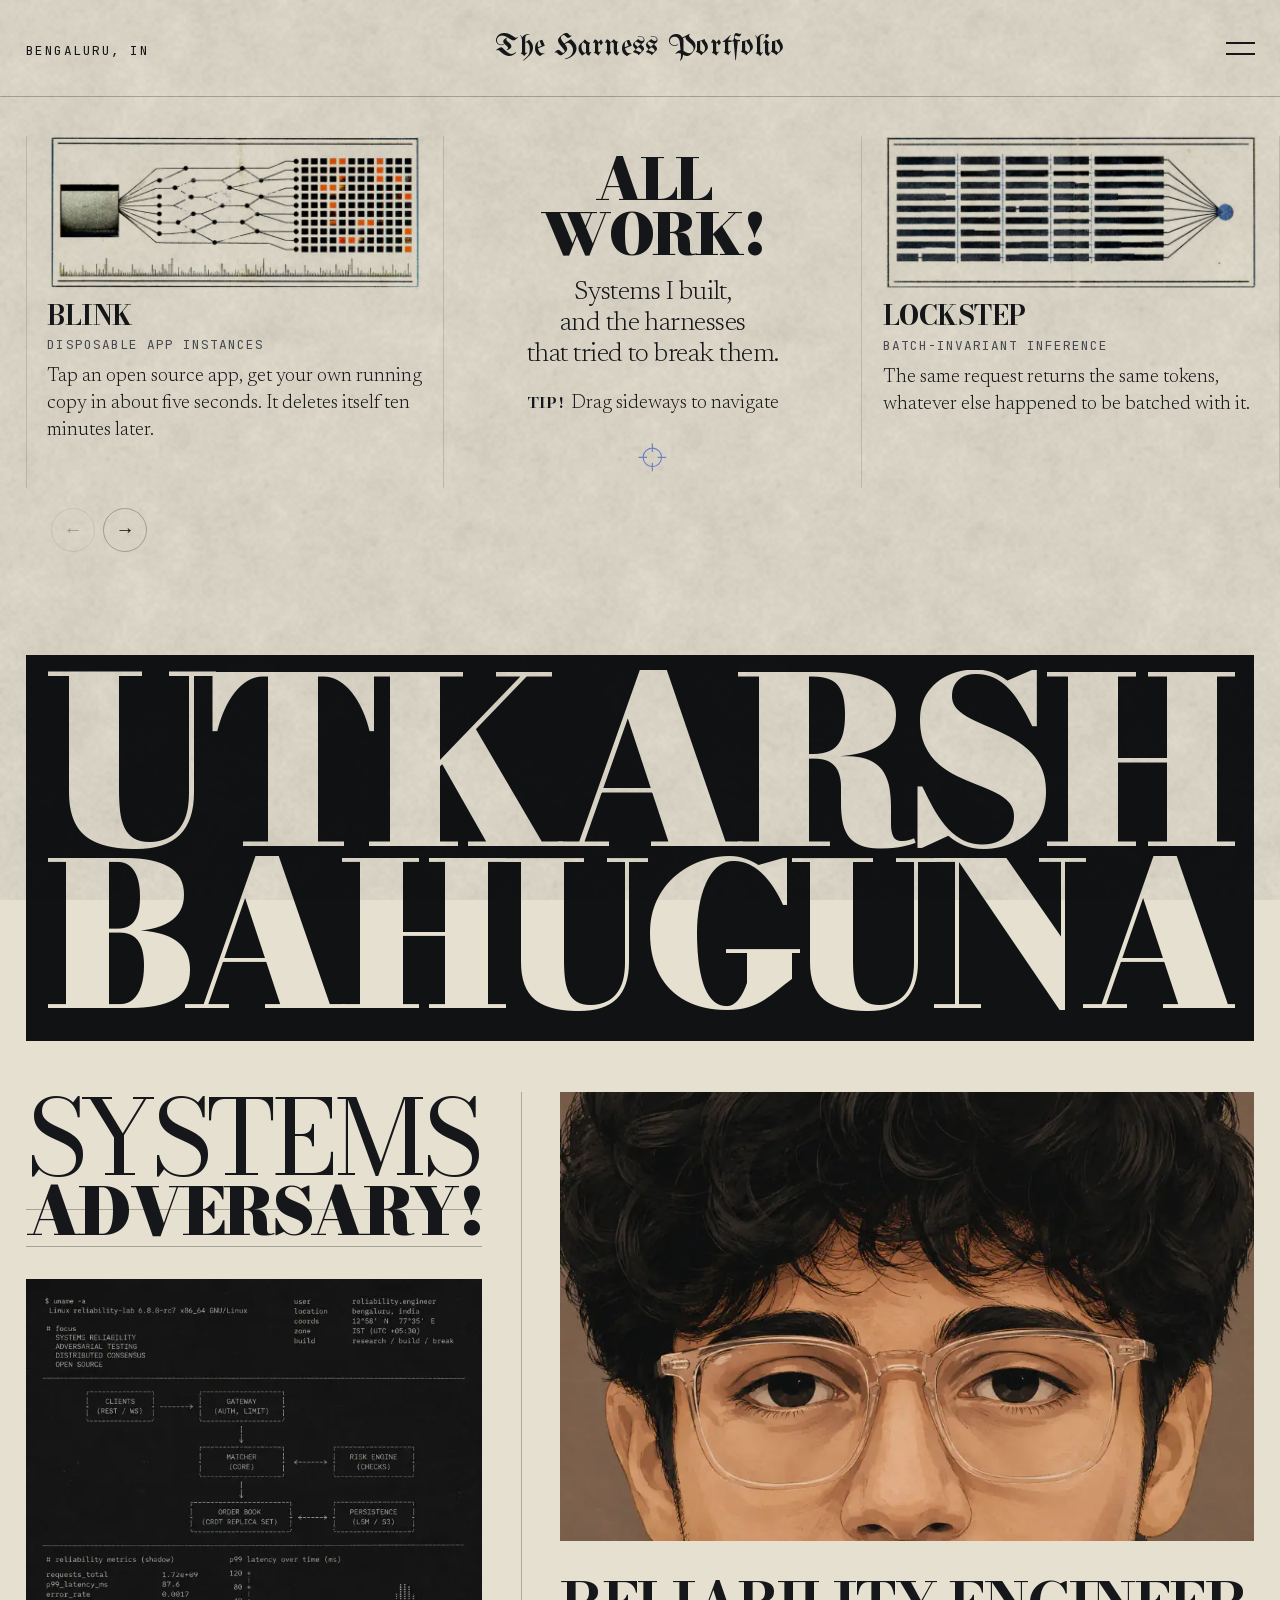
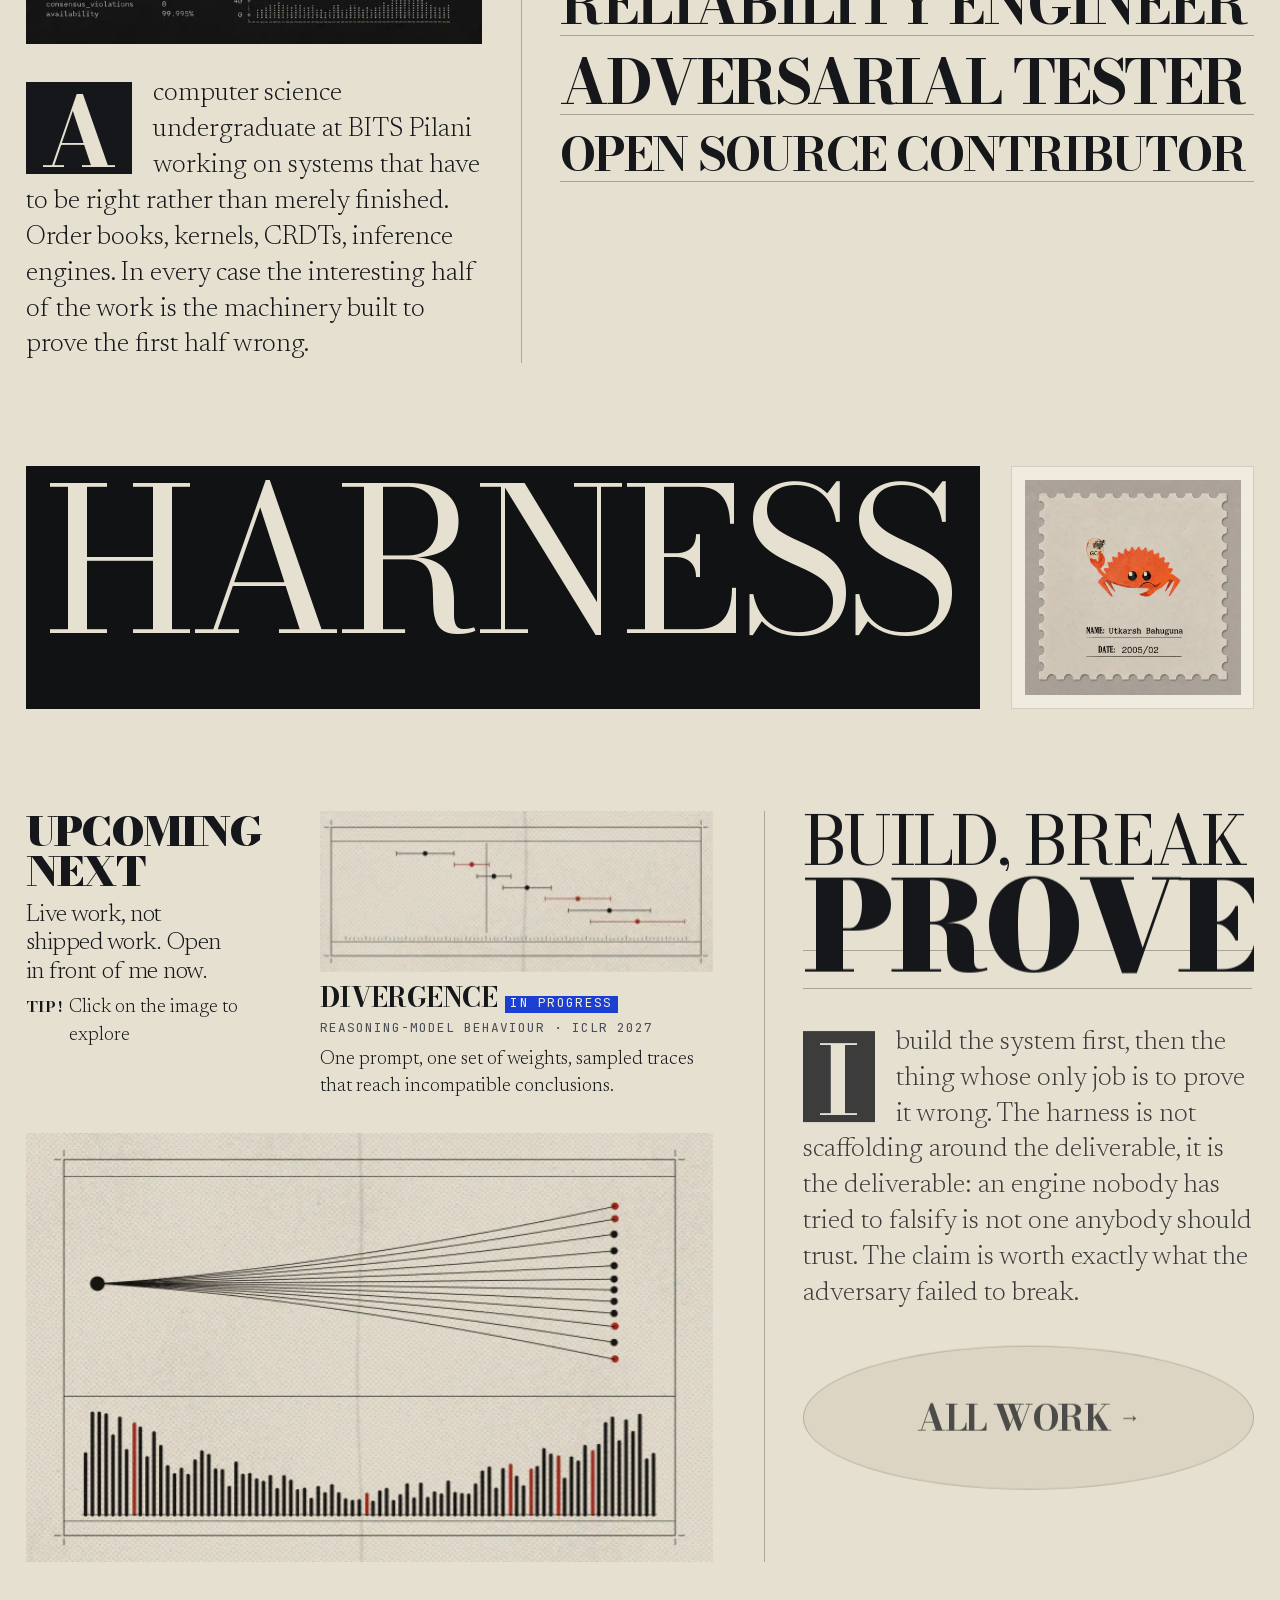
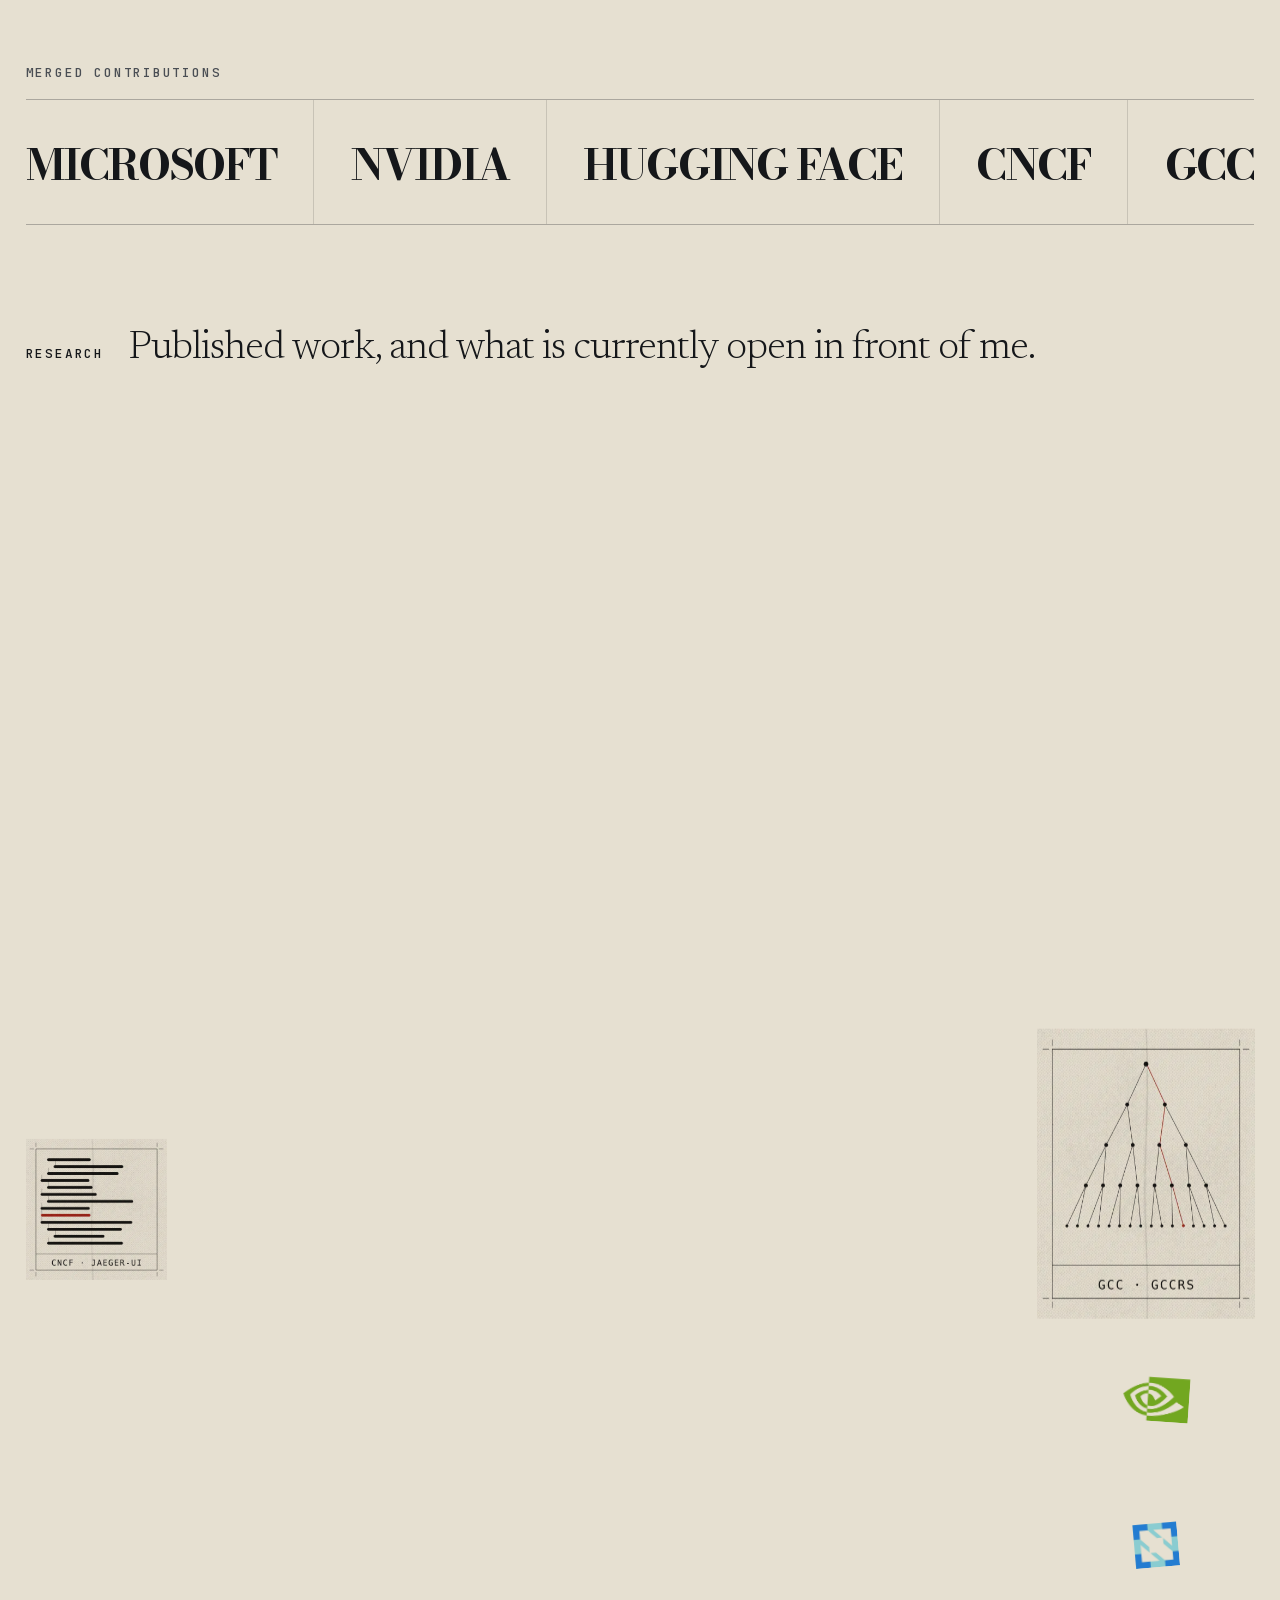
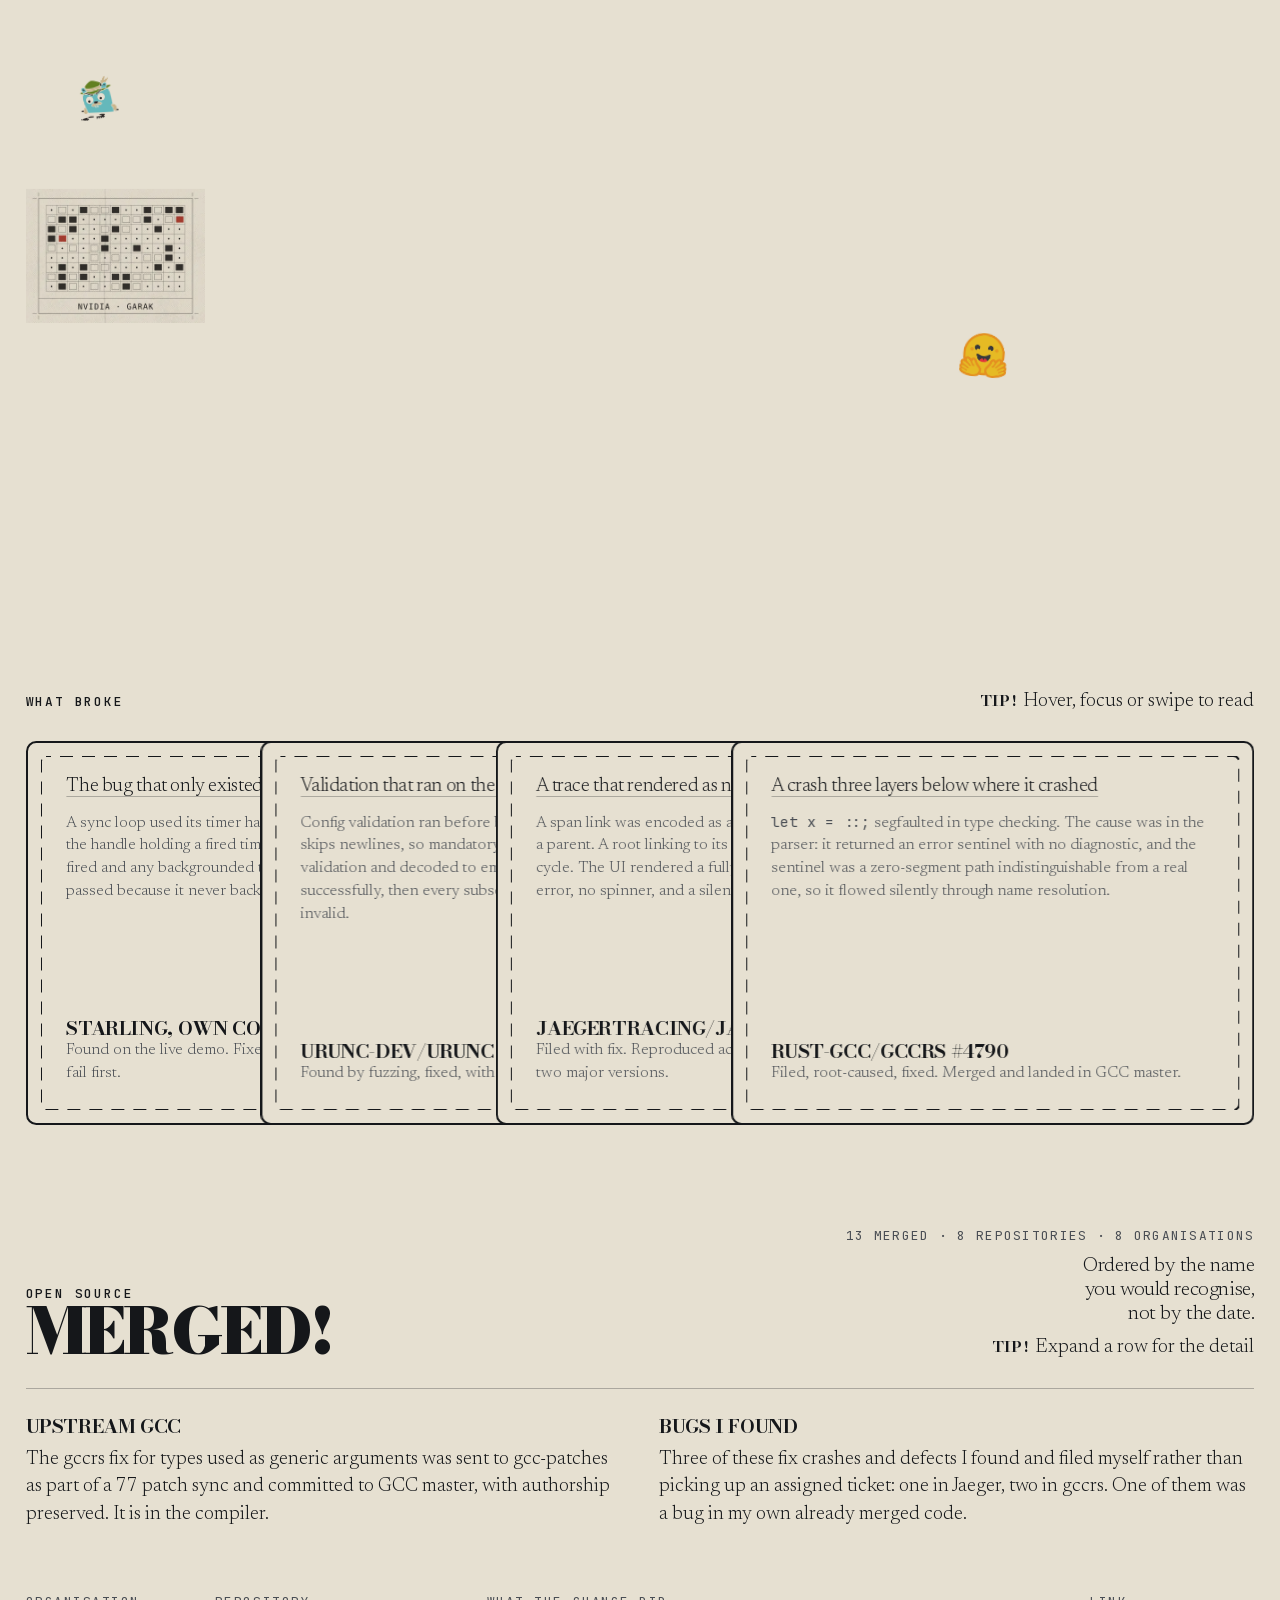
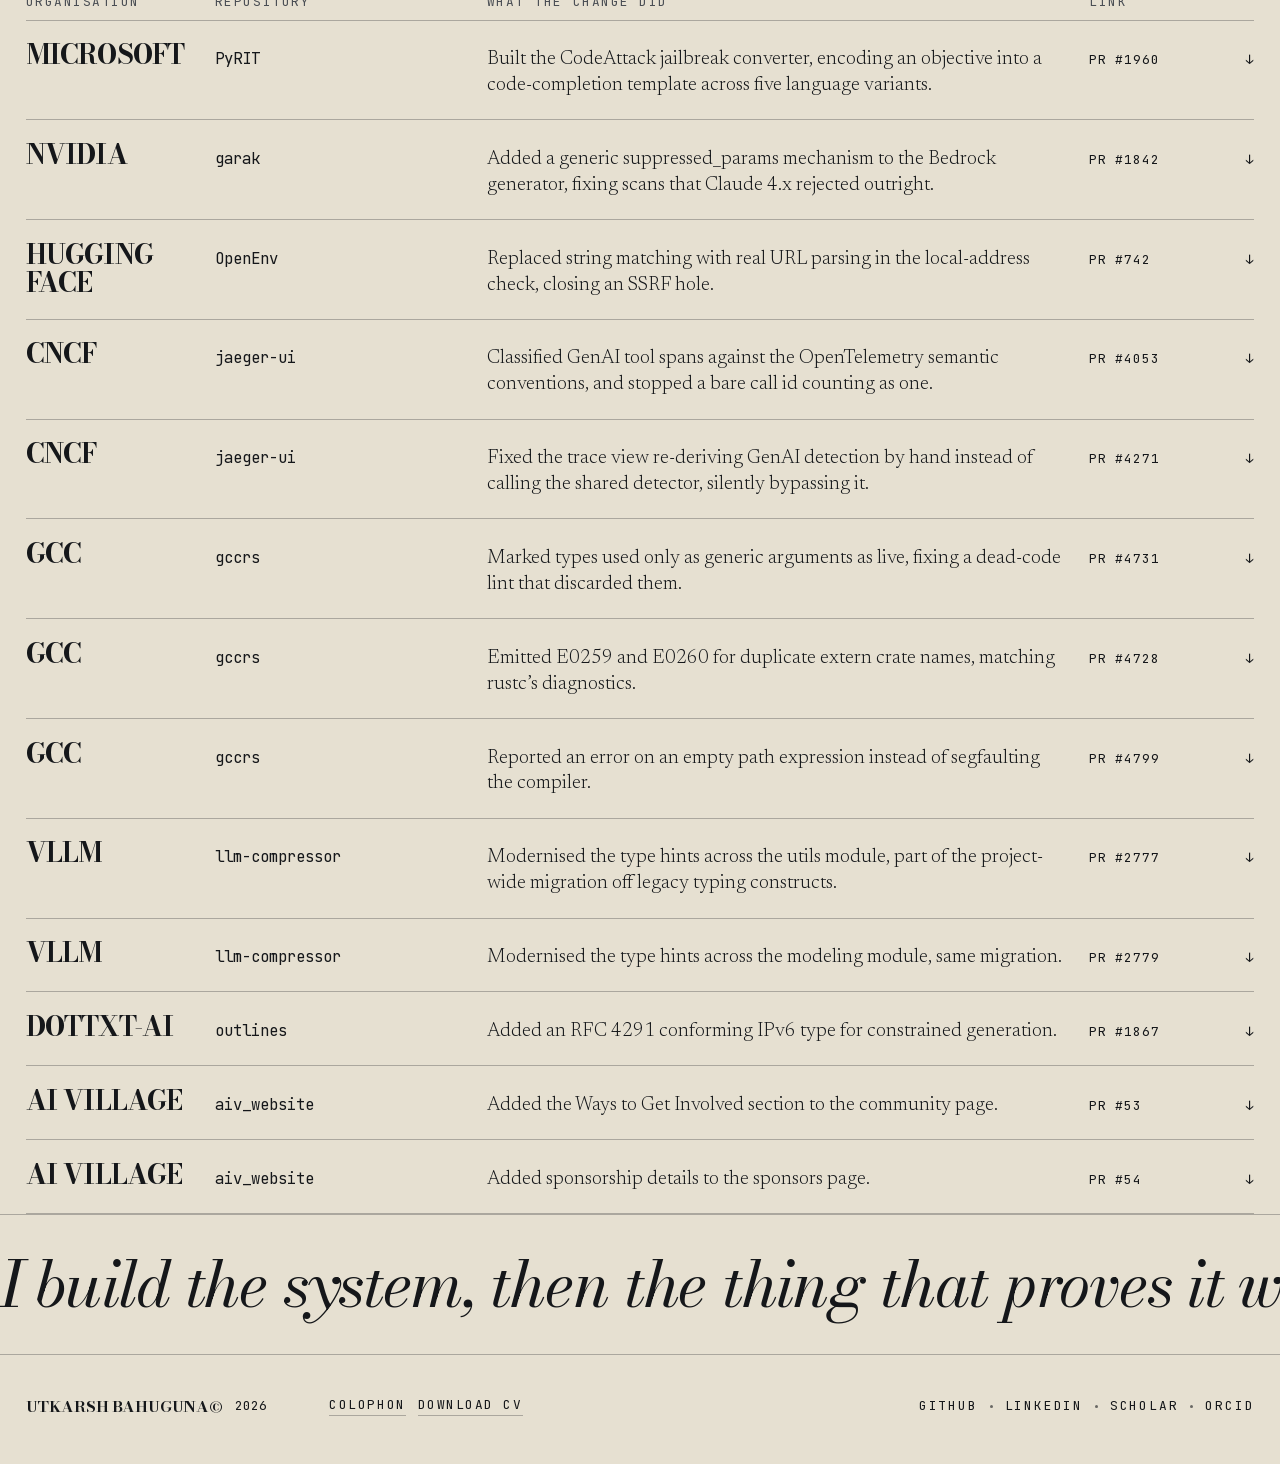
==== commit 11b83648: "Publish site from Newspaper 732ab2e" ====
--- a/index.html
+++ b/index.html
@@ -1,4 +1,4 @@
-<!DOCTYPE html><html lang="en" class="bodoni_moda_fea9800b-module___t9ytG__variable bodoni_moda_49b920f5-module__96ow4W__variable newsreader_19a76705-module__pe3p8a__variable jetbrains_mono_57140618-module__JEK3ua__variable unifrakturmaguntia_de403196-module__SjCS9q__variable"><head><meta charSet="utf-8"/><meta name="viewport" content="width=device-width, initial-scale=1"/><link rel="preload" href="/_next/static/media/40a3cd74afdfe30c-s.p.1dczacay52j98.woff2" as="font" crossorigin="" type="font/woff2"/><link rel="preload" href="/_next/static/media/52b5d5098cb87ddd-s.p.3r2y_bth_sjsm.woff2" as="font" crossorigin="" type="font/woff2"/><link rel="preload" href="/_next/static/media/5f402bd2d8eef81a-s.p.40bho2kviej2o.woff2" as="font" crossorigin="" type="font/woff2"/><link rel="preload" href="/_next/static/media/e2d642b99055ff6f-s.p.3d_jy-oqcno8c.woff2" as="font" crossorigin="" type="font/woff2"/><link rel="preload" as="image" imageSrcSet="/placeholders/project-blink-card-w400.webp 400w, /placeholders/project-blink-card-w640.webp 640w, /placeholders/project-blink-card-w900.webp 900w, /placeholders/project-blink-card.webp 1239w" imageSizes="(min-width: 1101px) 30vw, (min-width: 721px) 46vw, 90vw" fetchPriority="high"/><link rel="stylesheet" href="/_next/static/chunks/31duy3jhut_j_.css" data-precedence="next"/><link rel="preload" as="script" fetchPriority="low" href="/_next/static/chunks/310vm2bl3xxpt.js"/><script src="/_next/static/chunks/19mx3mg6lkumu.js" async=""></script><script src="/_next/static/chunks/1mh6a-0e61pyc.js" async=""></script><script src="/_next/static/chunks/344n2zhqbh4pn.js" async=""></script><script src="/_next/static/chunks/turbopack-0td869ukh0v94.js" async=""></script><script src="/_next/static/chunks/3fntmmi971322.js" async=""></script><script src="/_next/static/chunks/0g-u_hslfzjsd.js" async=""></script><script src="/_next/static/chunks/346kchja-rqp-.js" async=""></script><script src="/_next/static/chunks/1edycx-4ca5_b.js" async=""></script><meta name="theme-color" content="#e6e0d1"/><title>Utkarsh Bahuguna · Bengaluru, IN</title><meta name="description" content="I build systems, then write the harnesses that try to break them."/><meta name="author" content="Utkarsh Bahuguna"/><meta property="og:title" content="Utkarsh Bahuguna · Bengaluru, IN"/><meta property="og:description" content="I build systems, then write the harnesses that try to break them."/><meta property="og:image" content="https://utkarshbahuguna.me/placeholders/og-cover.png"/><meta property="og:image:width" content="1200"/><meta property="og:image:height" content="630"/><meta property="og:image:alt" content="Utkarsh Bahuguna, Bengaluru, IN"/><meta property="og:type" content="website"/><meta name="twitter:card" content="summary_large_image"/><meta name="twitter:title" content="Utkarsh Bahuguna · Bengaluru, IN"/><meta name="twitter:description" content="I build systems, then write the harnesses that try to break them."/><meta name="twitter:image" content="https://utkarshbahuguna.me/placeholders/og-cover.png"/><link rel="icon" href="/icon.svg?icon.3ii0vima6olii.svg" sizes="any" type="image/svg+xml"/><meta name="next-size-adjust" content=""/><script>(function(){var d=document.documentElement;d.dataset.js='';var INTRO=true;var reduce=matchMedia('(prefers-reduced-motion: reduce)').matches;d.dataset.motion=reduce?'reduce':'full';try{if(INTRO&&!reduce){d.style.setProperty('--intro-duration','2200ms');d.style.setProperty('--intro-delay','0ms');d.dataset.intro='';d.classList.add('is-scroll-locked');setTimeout(function(){d.removeAttribute('data-intro');d.classList.remove('is-scroll-locked');},2260);}}catch(e){}})();</script><script src="/_next/static/chunks/0cz1d0mv5g_q7.js" noModule=""></script></head><body><div hidden=""><!--$--><!--/$--></div><a class="skip-link" href="#main">Skip to content</a><div class="material-grain" aria-hidden="true" style="background-image:url(/paper.png)"></div><div class="curtain" aria-hidden="true"><svg class="curtain__tear" viewBox="0 0 880 1600" preserveAspectRatio="none" focusable="false"><path d="M202 0L203 3L207 6L211 9L217 12L232 15L252 18L267 21L272 24L270 27L266 30L265 33L264 36L262 39L260 42L258 45L260 48L264 51L266 54L263 57L254 60L244 63L240 66L245 69L254 72L259 75L255 78L245 81L235 84L225 87L217 90L212 93L209 96L208 99L202 102L194 105L189 108L196 111L217 114L243 117L265 120L278 123L284 126L288 129L294 132L303 135L312 138L319 141L321 144L315 147L304 150L297 153L299 156L307 159L315 162L322 165L331 168L346 171L360 174L368 177L370 180L369 183L371 186L374 189L372 192L370 195L371 198L380 201L394 204L408 207L415 210L424 213L434 216L443 219L448 222L445 225L442 228L442 231L449 234L457 237L464 240L466 243L467 246L467 249L466 252L466 255L463 258L460 261L459 264L457 267L452 270L449 273L447 276L451 279L457 282L458 285L449 288L432 291L415 294L404 297L399 300L396 303L396 306L397 309L400 312L405 315L409 318L410 321L409 324L408 327L409 330L414 333L423 336L431 339L434 342L429 345L421 348L416 351L418 354L426 357L435 360L439 363L441 366L445 369L448 372L449 375L445 378L440 381L435 384L433 387L428 390L423 393L420 396L421 399L424 402L427 405L427 408L429 411L431 414L432 417L429 420L419 423L407 426L401 429L404 432L411 435L418 438L418 441L410 444L401 447L397 450L401 453L408 456L414 459L420 462L430 465L443 468L454 471L456 474L456 477L455 480L454 483L448 486L437 489L425 492L417 495L414 498L413 501L412 504L409 507L406 510L403 513L398 516L392 519L386 522L379 525L372 528L358 531L340 534L324 537L316 540L310 543L305 546L304 549L307 552L311 555L316 558L323 561L336 564L353 567L369 570L375 573L370 576L359 579L349 582L346 585L347 588L348 591L345 594L343 597L346 600L349 603L347 606L338 609L329 612L324 615L325 618L329 621L334 624L339 627L345 630L354 633L362 636L366 639L366 642L364 645L361 648L357 651L349 654L340 657L331 660L322 663L310 666L300 669L294 672L295 675L300 678L305 681L304 684L299 687L293 690L291 693L292 696L294 699L296 702L298 705L307 708L320 711L330 714L330 717L323 720L316 723L317 726L329 729L345 732L360 735L369 738L369 741L365 744L361 747L362 750L365 753L368 756L366 759L364 762L364 765L364 768L360 771L354 774L350 777L347 780L348 783L351 786L354 789L355 792L354 795L354 798L354 801L353 804L350 807L348 810L346 813L345 816L337 819L328 822L326 825L333 828L346 831L359 834L363 837L359 840L351 843L347 846L351 849L362 852L374 855L380 858L378 861L374 864L370 867L369 870L365 873L359 876L356 879L358 882L367 885L379 888L386 891L388 894L390 897L391 900L395 903L400 906L405 909L407 912L406 915L401 918L394 921L387 924L377 927L361 930L346 933L337 936L333 939L330 942L326 945L323 948L329 951L336 954L337 957L332 960L327 963L322 966L317 969L312 972L307 975L304 978L298 981L284 984L270 987L263 990L266 993L274 996L281 999L283 1002L279 1005L274 1008L271 1011L277 1014L290 1017L305 1020L317 1023L327 1026L340 1029L353 1032L366 1035L368 1038L365 1041L366 1044L377 1047L388 1050L397 1053L404 1056L414 1059L428 1062L439 1065L444 1068L448 1071L453 1074L457 1077L457 1080L454 1083L451 1086L452 1089L453 1092L453 1095L453 1098L456 1101L465 1104L475 1107L482 1110L483 1113L477 1116L470 1119L465 1122L466 1125L470 1128L474 1131L473 1134L469 1137L465 1140L460 1143L459 1146L464 1149L469 1152L470 1155L468 1158L466 1161L466 1164L466 1167L468 1170L471 1173L473 1176L472 1179L460 1182L446 1185L439 1188L439 1191L439 1194L439 1197L438 1200L443 1203L451 1206L457 1209L457 1212L455 1215L453 1218L453 1221L449 1224L438 1227L426 1230L419 1233L418 1236L420 1239L418 1242L409 1245L393 1248L377 1251L368 1254L369 1257L375 1260L382 1263L386 1266L389 1269L392 1272L395 1275L399 1278L401 1281L403 1284L405 1287L407 1290L407 1293L406 1296L405 1299L402 1302L398 1305L394 1308L394 1311L396 1314L399 1317L401 1320L401 1323L404 1326L407 1329L409 1332L406 1335L402 1338L400 1341L404 1344L413 1347L423 1350L428 1353L426 1356L419 1359L413 1362L413 1365L423 1368L437 1371L448 1374L454 1377L462 1380L471 1383L476 1386L476 1389L472 1392L467 1395L464 1398L459 1401L452 1404L446 1407L438 1410L426 1413L412 1416L404 1419L403 1422L407 1425L411 1428L412 1431L417 1434L424 1437L427 1440L423 1443L418 1446L414 1449L409 1452L404 1455L398 1458L394 1461L393 1464L388 1467L380 1470L377 1473L382 1476L389 1479L396 1482L402 1485L412 1488L428 1491L442 1494L445 1497L442 1500L439 1503L438 1506L439 1509L436 1512L433 1515L433 1518L441 1521L455 1524L467 1527L469 1530L460 1533L446 1536L432 1539L423 1542L411 1545L398 1548L388 1551L382 1554L381 1557L381 1560L379 1563L380 1566L383 1569L390 1572L399 1575L408 1578L417 1581L428 1584L437 1587L444 1590L449 1593L453 1596L453 1600L591 1600L589 1596L584 1593L577 1590L569 1587L558 1584L546 1581L537 1578L528 1575L521 1572L517 1569L517 1566L521 1563L525 1560L527 1557L528 1554L531 1551L537 1548L546 1545L555 1542L564 1539L578 1536L593 1533L602 1530L600 1527L588 1524L575 1521L568 1518L571 1515L578 1512L585 1509L588 1506L593 1503L598 1500L603 1497L601 1494L590 1491L576 1488L569 1485L568 1482L568 1479L570 1476L575 1473L589 1470L606 1467L619 1464L625 1461L632 1458L638 1455L642 1452L646 1449L652 1446L660 1443L668 1440L670 1437L669 1434L668 1431L670 1428L666 1425L662 1422L660 1419L666 1416L676 1413L686 1410L691 1407L696 1404L703 1401L708 1398L713 1395L719 1392L722 1389L720 1386L711 1383L697 1380L683 1377L672 1374L656 1371L640 1368L630 1365L632 1362L641 1359L651 1356L656 1353L653 1350L644 1347L634 1344L630 1341L631 1338L635 1335L638 1332L637 1329L633 1326L627 1323L623 1320L619 1317L613 1314L610 1311L612 1308L620 1305L629 1302L637 1299L641 1296L644 1293L644 1290L641 1287L638 1284L634 1281L630 1278L625 1275L620 1272L614 1269L608 1266L601 1263L591 1260L582 1257L579 1254L585 1251L597 1248L610 1245L616 1242L615 1239L611 1236L609 1233L617 1230L630 1227L642 1224L648 1221L650 1218L651 1215L651 1212L649 1209L640 1206L630 1203L623 1200L622 1197L622 1194L620 1191L619 1188L624 1185L636 1182L647 1179L648 1176L647 1173L646 1170L646 1167L647 1164L648 1161L648 1158L648 1155L643 1152L634 1149L625 1146L621 1143L622 1140L623 1137L623 1134L619 1131L610 1128L601 1125L596 1122L598 1119L604 1116L609 1113L608 1110L599 1107L588 1104L578 1101L574 1098L573 1095L574 1092L573 1089L573 1086L577 1083L579 1080L578 1077L573 1074L567 1071L563 1068L559 1065L549 1062L539 1059L534 1056L533 1053L529 1050L522 1047L513 1044L513 1041L517 1038L516 1035L505 1032L492 1029L480 1026L471 1023L458 1020L442 1017L428 1014L424 1011L427 1008L435 1005L440 1002L439 999L433 996L426 993L425 990L435 987L454 984L476 981L490 978L501 975L513 972L522 969L529 966L535 963L540 960L545 957L544 954L537 951L530 948L530 945L529 942L526 939L523 936L526 933L536 930L549 927L558 924L565 921L572 918L575 915L572 912L563 909L550 906L536 903L525 900L516 897L510 894L504 891L495 888L483 885L474 882L473 879L479 876L486 873L491 870L494 867L500 864L507 861L512 858L509 855L500 852L490 849L485 846L490 843L497 840L502 837L500 834L493 831L485 828L482 825L489 822L500 819L506 816L504 813L502 810L500 807L498 804L495 801L490 798L484 795L477 792L467 789L455 786L443 783L435 780L433 777L436 774L440 771L444 768L444 765L442 762L441 759L438 756L430 753L422 750L416 747L415 744L416 741L414 738L405 735L390 732L374 729L362 726L361 723L368 720L375 717L375 714L365 711L352 708L343 705L341 702L339 699L337 696L336 693L338 690L344 687L349 684L350 681L345 678L340 675L339 672L345 669L356 666L371 663L383 660L393 657L404 654L414 651L422 648L430 645L440 642L448 639L453 636L453 633L452 630L451 627L449 624L446 621L442 618L440 615L444 612L453 609L462 606L463 603L457 600L450 597L449 594L449 591L448 588L450 585L457 582L473 579L490 576L500 573L494 570L477 567L456 564L438 561L427 558L418 555L412 552L408 549L409 546L414 543L420 540L428 537L442 534L458 531L470 528L477 525L483 522L488 519L493 516L494 513L492 510L488 507L484 504L477 501L471 498L469 495L473 492L482 489L493 486L499 483L500 480L501 477L501 474L499 471L488 468L475 465L465 462L459 459L453 456L446 453L442 450L446 447L455 444L463 441L463 438L456 435L449 432L446 429L452 426L467 423L479 420L482 417L481 414L478 411L476 408L475 405L472 402L470 399L471 396L476 393L485 390L494 387L500 384L508 381L517 378L523 375L525 372L523 369L522 366L522 363L521 360L515 357L510 354L510 351L517 348L527 345L533 342L532 339L523 336L512 333L505 330L503 327L502 324L503 321L504 318L504 315L504 312L504 309L505 306L505 303L507 300L511 297L522 294L540 291L557 288L566 285L564 282L555 279L547 276L546 273L547 270L553 267L559 264L569 261L582 258L596 255L607 252L616 249L623 246L628 243L630 240L628 237L624 234L621 231L626 228L634 225L638 222L635 219L626 216L616 213L609 210L604 207L595 204L586 201L582 198L585 195L591 192L593 189L588 186L585 183L582 180L577 177L567 174L551 171L535 168L527 165L522 162L514 159L508 156L506 153L513 150L523 147L529 144L526 141L519 138L511 135L503 132L497 129L493 126L487 123L475 120L453 117L428 114L409 111L403 108L408 105L416 102L423 99L426 96L432 93L441 90L455 87L472 84L488 81L502 78L508 75L505 72L497 69L493 66L498 63L508 60L518 57L521 54L518 51L514 48L511 45L511 42L512 39L513 36L513 33L515 30L518 27L520 24L515 21L498 18L476 15L458 12L448 9L441 6L435 3L433 0Z" fill="var(--curtain-fibre)"></path><path d="M282 0L284 3L287 6L291 9L297 12L311 15L329 18L342 21L344 24L339 27L332 30L327 33L324 36L319 39L314 42L310 45L310 48L312 51L312 54L308 57L298 60L287 63L283 66L288 69L298 72L303 75L300 78L290 81L280 84L270 87L262 90L257 93L255 96L254 99L249 102L242 105L239 108L246 111L267 114L294 117L316 120L329 123L335 126L340 129L346 132L355 135L364 138L372 141L376 144L371 147L362 150L356 153L359 156L367 159L377 162L384 165L394 168L411 171L427 174L436 177L439 180L440 183L443 186L447 189L445 192L441 195L440 198L447 201L458 204L469 207L475 210L482 213L491 216L498 219L501 222L497 225L491 228L489 231L493 234L500 237L504 240L505 243L504 246L502 249L499 252L496 255L491 258L486 261L484 264L481 267L477 270L475 273L475 276L481 279L489 282L491 285L483 288L468 291L451 294L441 297L437 300L435 303L436 306L436 309L439 312L442 315L444 318L444 321L442 324L440 327L440 330L444 333L452 336L459 339L459 342L451 345L441 348L434 351L433 354L439 357L446 360L448 363L449 366L451 369L454 372L454 375L450 378L444 381L439 384L437 387L432 390L426 393L423 396L424 399L427 402L430 405L430 408L432 411L434 414L435 417L432 420L422 423L410 426L404 429L407 432L414 435L420 438L421 441L413 444L404 447L400 450L404 453L410 456L417 459L422 462L432 465L445 468L455 471L457 474L457 477L457 480L455 483L449 486L438 489L426 492L418 495L415 498L414 501L413 504L410 507L407 510L404 513L399 516L393 519L387 522L380 525L373 528L359 531L341 534L325 537L317 540L311 543L306 546L305 549L308 552L312 555L317 558L324 561L337 564L354 567L370 570L377 573L372 576L361 579L352 582L349 585L351 588L352 591L350 594L349 597L353 600L357 603L355 606L348 609L339 612L335 615L337 618L341 621L347 624L351 627L357 630L365 633L373 636L376 639L376 642L373 645L371 648L367 651L360 654L351 657L343 660L334 663L323 666L313 669L308 672L309 675L315 678L320 681L320 684L315 687L310 690L308 693L309 696L311 699L312 702L314 705L323 708L335 711L344 714L343 717L336 720L328 723L329 726L340 729L355 732L370 735L378 738L378 741L374 744L371 747L372 750L376 753L379 756L378 759L377 762L377 765L376 768L372 771L366 774L362 777L359 780L360 783L364 786L367 789L368 792L368 795L368 798L367 801L366 804L363 807L360 810L359 813L358 816L350 819L341 822L339 825L347 828L362 831L375 834L381 837L379 840L374 843L372 846L378 849L392 852L406 855L413 858L413 861L410 864L408 867L407 870L404 873L399 876L395 879L397 882L406 885L418 888L425 891L428 894L430 897L433 900L437 903L444 906L449 909L452 912L450 915L444 918L435 921L427 924L415 927L399 930L383 933L375 936L371 939L368 942L365 945L363 948L369 951L377 954L378 957L373 960L369 963L364 966L359 969L353 972L348 975L343 978L336 981L321 984L306 987L299 990L302 993L310 996L317 999L319 1002L315 1005L309 1008L307 1011L312 1014L325 1017L341 1020L353 1023L363 1026L376 1029L390 1032L402 1035L405 1038L402 1041L403 1044L414 1047L424 1050L433 1053L439 1056L447 1059L460 1062L471 1065L476 1068L480 1071L485 1074L489 1077L490 1080L487 1083L485 1086L485 1089L486 1092L486 1095L486 1098L490 1101L499 1104L510 1107L517 1110L519 1113L513 1116L506 1119L502 1122L504 1125L510 1128L516 1131L516 1134L513 1137L508 1140L504 1143L502 1146L506 1149L509 1152L508 1155L502 1158L498 1161L494 1164L490 1167L488 1170L487 1173L486 1176L482 1179L467 1182L451 1185L442 1188L440 1191L439 1194L439 1197L439 1200L444 1203L453 1206L459 1209L460 1212L459 1215L459 1218L460 1221L457 1224L448 1227L437 1230L431 1233L432 1236L435 1239L435 1242L427 1245L412 1248L397 1251L390 1254L391 1257L398 1260L405 1263L410 1266L415 1269L420 1272L425 1275L431 1278L437 1281L442 1284L448 1287L452 1290L455 1293L458 1296L459 1299L458 1302L455 1305L452 1308L453 1311L458 1314L463 1317L466 1320L468 1323L471 1326L475 1329L477 1332L475 1335L471 1338L470 1341L475 1344L484 1347L495 1350L500 1353L498 1356L491 1359L484 1362L484 1365L494 1368L509 1371L523 1374L531 1377L541 1380L552 1383L558 1386L559 1389L554 1392L546 1395L540 1398L531 1401L521 1404L510 1407L499 1410L482 1413L464 1416L450 1419L445 1422L443 1425L442 1428L439 1431L439 1434L442 1437L442 1440L436 1443L430 1446L424 1449L420 1452L416 1455L412 1458L409 1461L410 1464L406 1467L401 1470L399 1473L405 1476L414 1479L422 1482L429 1485L441 1488L459 1491L474 1494L479 1497L477 1500L475 1503L474 1506L474 1509L471 1512L466 1515L465 1518L472 1521L485 1524L496 1527L497 1530L486 1533L470 1536L455 1539L444 1542L431 1545L417 1548L405 1551L398 1554L395 1557L393 1560L391 1563L390 1566L392 1569L398 1572L407 1575L416 1578L426 1581L437 1584L448 1587L455 1590L461 1593L467 1596L469 1600L477 1600L470 1596L462 1593L455 1590L448 1587L437 1584L426 1581L416 1578L407 1575L399 1572L398 1569L402 1566L409 1563L418 1560L426 1557L432 1554L441 1551L451 1548L462 1545L472 1542L479 1539L491 1536L503 1533L510 1530L505 1527L492 1524L477 1521L470 1518L472 1515L479 1512L486 1509L489 1506L495 1503L502 1500L507 1497L506 1494L494 1491L477 1488L466 1485L458 1482L450 1479L442 1476L436 1473L438 1470L444 1467L447 1464L446 1461L448 1458L453 1455L458 1452L463 1449L470 1446L479 1443L489 1440L492 1437L492 1434L494 1431L499 1428L500 1425L498 1422L498 1419L504 1416L513 1413L521 1410L524 1407L526 1404L531 1401L540 1398L546 1395L554 1392L559 1389L565 1386L567 1383L565 1380L563 1377L562 1374L554 1371L544 1368L536 1365L536 1362L540 1359L543 1356L539 1353L526 1350L508 1347L491 1344L479 1341L475 1338L475 1335L477 1332L477 1329L477 1326L479 1323L482 1320L485 1317L486 1314L487 1311L491 1308L497 1305L502 1302L504 1299L503 1296L500 1293L495 1290L489 1287L482 1284L475 1281L469 1278L462 1275L455 1272L449 1269L443 1266L435 1263L425 1260L415 1257L410 1254L415 1251L427 1248L439 1245L446 1242L446 1239L444 1236L445 1233L454 1230L469 1227L483 1224L490 1221L493 1218L496 1215L499 1212L498 1209L490 1206L479 1203L469 1200L465 1197L461 1194L457 1191L455 1188L460 1185L473 1182L486 1179L491 1176L495 1173L500 1170L508 1167L517 1164L528 1161L539 1158L550 1155L554 1152L552 1149L548 1146L545 1143L543 1140L540 1137L533 1134L524 1131L510 1128L504 1125L502 1122L506 1119L513 1116L519 1113L517 1110L510 1107L499 1104L490 1101L486 1098L486 1095L488 1092L488 1089L489 1086L492 1083L496 1080L499 1077L498 1074L497 1071L497 1068L496 1065L489 1062L481 1059L475 1056L471 1053L464 1050L455 1047L445 1044L443 1041L446 1038L444 1035L432 1032L418 1029L405 1026L395 1023L383 1020L366 1017L352 1014L346 1011L348 1008L353 1005L357 1002L354 999L347 996L339 993L336 990L341 987L354 984L366 981L369 978L369 975L369 972L369 969L370 966L372 963L376 960L379 957L377 954L369 951L363 948L365 945L368 942L371 939L375 936L383 933L399 930L415 927L427 924L435 921L444 918L457 915L465 912L467 909L465 906L461 903L457 900L452 897L448 894L443 891L434 888L420 885L408 882L404 879L406 876L409 873L411 870L411 867L415 864L420 861L422 858L418 855L407 852L397 849L393 846L398 843L404 840L407 837L402 834L390 831L378 828L373 825L378 822L389 819L398 816L400 813L402 810L404 807L405 804L403 801L400 798L395 795L390 792L384 789L377 786L370 783L366 780L367 777L371 774L377 771L381 768L381 765L380 762L382 759L382 756L378 753L374 750L372 747L375 744L379 741L379 738L370 735L355 732L340 729L329 726L328 723L336 720L343 717L344 714L335 711L323 708L314 705L312 702L311 699L312 696L312 693L316 690L323 687L329 684L329 681L324 678L317 675L313 672L316 669L324 666L334 663L343 660L351 657L360 654L367 651L371 648L373 645L376 642L376 639L373 636L365 633L357 630L351 627L347 624L341 621L337 618L335 615L339 612L348 609L355 606L357 603L353 600L350 597L351 594L353 591L352 588L350 585L352 582L361 579L372 576L377 573L370 570L354 567L337 564L324 561L317 558L312 555L308 552L305 549L306 546L311 543L317 540L325 537L341 534L359 531L373 528L380 525L387 522L394 519L404 516L412 513L418 510L422 507L427 504L428 501L428 498L430 495L438 492L449 489L460 486L467 483L469 480L470 477L471 474L469 471L459 468L446 465L437 462L430 459L423 456L416 453L411 450L414 447L422 444L429 441L429 438L422 435L415 432L412 429L418 426L431 423L442 420L445 417L444 414L442 411L440 408L440 405L437 402L434 399L432 396L434 393L439 390L442 387L442 384L445 381L450 378L454 375L454 372L451 369L449 366L448 363L446 360L439 357L433 354L434 351L441 348L451 345L459 342L459 339L452 336L444 333L440 330L440 327L442 324L445 321L446 318L445 315L442 312L440 309L440 306L440 303L443 300L449 297L461 294L479 291L496 288L505 285L503 282L496 279L489 276L489 273L492 270L498 267L502 264L508 261L517 258L525 255L532 252L537 249L540 246L539 243L533 240L521 237L506 234L493 231L491 228L497 225L501 222L498 219L491 216L482 213L475 210L469 207L458 204L452 201L455 198L465 195L477 192L484 189L481 186L479 183L480 180L480 177L475 174L463 171L452 168L446 165L444 162L437 159L431 156L427 153L428 150L430 147L425 144L410 141L391 138L372 135L353 132L340 129L335 126L329 123L316 120L294 117L272 114L258 111L257 108L267 105L281 102L290 99L295 96L299 93L305 90L314 87L326 84L338 81L348 78L353 75L348 72L340 69L335 66L340 63L349 60L355 57L353 54L344 51L332 48L323 45L317 42L319 39L324 36L327 33L332 30L339 27L344 24L345 21L343 18L337 15L334 12L338 9L341 6L343 3L343 0Z" fill="var(--curtain-fleck)"></path><path class="curtain__lift" d="M0 0L202 0L203 3L207 6L211 9L217 12L232 15L252 18L267 21L272 24L270 27L266 30L265 33L264 36L262 39L260 42L258 45L260 48L264 51L266 54L263 57L254 60L244 63L240 66L245 69L254 72L259 75L255 78L245 81L235 84L225 87L217 90L212 93L209 96L208 99L202 102L194 105L189 108L196 111L217 114L243 117L265 120L278 123L284 126L288 129L294 132L303 135L312 138L319 141L321 144L315 147L304 150L297 153L299 156L307 159L315 162L322 165L331 168L346 171L360 174L368 177L370 180L369 183L371 186L374 189L372 192L370 195L371 198L380 201L394 204L408 207L415 210L424 213L434 216L443 219L448 222L445 225L442 228L442 231L449 234L457 237L464 240L466 243L467 246L467 249L466 252L466 255L463 258L460 261L459 264L457 267L452 270L449 273L447 276L451 279L457 282L458 285L449 288L432 291L415 294L404 297L399 300L396 303L396 306L397 309L400 312L405 315L409 318L410 321L409 324L408 327L409 330L414 333L423 336L431 339L434 342L429 345L421 348L416 351L418 354L426 357L435 360L439 363L441 366L445 369L448 372L449 375L445 378L440 381L435 384L433 387L428 390L423 393L420 396L421 399L424 402L427 405L427 408L429 411L431 414L432 417L429 420L419 423L407 426L401 429L404 432L411 435L418 438L418 441L410 444L401 447L397 450L401 453L408 456L414 459L420 462L430 465L443 468L454 471L456 474L456 477L455 480L454 483L448 486L437 489L425 492L417 495L414 498L413 501L412 504L409 507L406 510L403 513L398 516L392 519L386 522L379 525L372 528L358 531L340 534L324 537L316 540L310 543L305 546L304 549L307 552L311 555L316 558L323 561L336 564L353 567L369 570L375 573L370 576L359 579L349 582L346 585L347 588L348 591L345 594L343 597L346 600L349 603L347 606L338 609L329 612L324 615L325 618L329 621L334 624L339 627L345 630L354 633L362 636L366 639L366 642L364 645L361 648L357 651L349 654L340 657L331 660L322 663L310 666L300 669L294 672L295 675L300 678L305 681L304 684L299 687L293 690L291 693L292 696L294 699L296 702L298 705L307 708L320 711L330 714L330 717L323 720L316 723L317 726L329 729L345 732L360 735L369 738L369 741L365 744L361 747L362 750L365 753L368 756L366 759L364 762L364 765L364 768L360 771L354 774L350 777L347 780L348 783L351 786L354 789L355 792L354 795L354 798L354 801L353 804L350 807L348 810L346 813L345 816L337 819L328 822L326 825L333 828L346 831L359 834L363 837L359 840L351 843L347 846L351 849L362 852L374 855L380 858L378 861L374 864L370 867L369 870L365 873L359 876L356 879L358 882L367 885L379 888L386 891L388 894L390 897L391 900L395 903L400 906L405 909L407 912L406 915L401 918L394 921L387 924L377 927L361 930L346 933L337 936L333 939L330 942L326 945L323 948L329 951L336 954L337 957L332 960L327 963L322 966L317 969L312 972L307 975L304 978L298 981L284 984L270 987L263 990L266 993L274 996L281 999L283 1002L279 1005L274 1008L271 1011L277 1014L290 1017L305 1020L317 1023L327 1026L340 1029L353 1032L366 1035L368 1038L365 1041L366 1044L377 1047L388 1050L397 1053L404 1056L414 1059L428 1062L439 1065L444 1068L448 1071L453 1074L457 1077L457 1080L454 1083L451 1086L452 1089L453 1092L453 1095L453 1098L456 1101L465 1104L475 1107L482 1110L483 1113L477 1116L470 1119L465 1122L466 1125L470 1128L474 1131L473 1134L469 1137L465 1140L460 1143L459 1146L464 1149L469 1152L470 1155L468 1158L466 1161L466 1164L466 1167L468 1170L471 1173L473 1176L472 1179L460 1182L446 1185L439 1188L439 1191L439 1194L439 1197L438 1200L443 1203L451 1206L457 1209L457 1212L455 1215L453 1218L453 1221L449 1224L438 1227L426 1230L419 1233L418 1236L420 1239L418 1242L409 1245L393 1248L377 1251L368 1254L369 1257L375 1260L382 1263L386 1266L389 1269L392 1272L395 1275L399 1278L401 1281L403 1284L405 1287L407 1290L407 1293L406 1296L405 1299L402 1302L398 1305L394 1308L394 1311L396 1314L399 1317L401 1320L401 1323L404 1326L407 1329L409 1332L406 1335L402 1338L400 1341L404 1344L413 1347L423 1350L428 1353L426 1356L419 1359L413 1362L413 1365L423 1368L437 1371L448 1374L454 1377L462 1380L471 1383L476 1386L476 1389L472 1392L467 1395L464 1398L459 1401L452 1404L446 1407L438 1410L426 1413L412 1416L404 1419L403 1422L407 1425L411 1428L412 1431L417 1434L424 1437L427 1440L423 1443L418 1446L414 1449L409 1452L404 1455L398 1458L394 1461L393 1464L388 1467L380 1470L377 1473L382 1476L389 1479L396 1482L402 1485L412 1488L428 1491L442 1494L445 1497L442 1500L439 1503L438 1506L439 1509L436 1512L433 1515L433 1518L441 1521L455 1524L467 1527L469 1530L460 1533L446 1536L432 1539L423 1542L411 1545L398 1548L388 1551L382 1554L381 1557L381 1560L379 1563L380 1566L383 1569L390 1572L399 1575L408 1578L417 1581L428 1584L437 1587L444 1590L449 1593L453 1596L453 1600L0 1600Z" fill="var(--curtain-color)" stroke="var(--curtain-shadow)"></path></svg></div><div class="intro-backdrop" aria-hidden="true"></div><div class="shell"><header class="nav"><div class="nav-inner"><div class="nav-row"><div class="nav-block nav-block--l"><button type="button" class="n-text" aria-pressed="false">Bengaluru, IN<span class="sr-only">. Toggles paper mode, which desaturates every image on the page.</span></button></div><a class="nav-head" href="/">The Harness Portfolio</a><div class="nav-block nav-block--r"><button type="button" class="nav-link" aria-expanded="false" aria-controls="site-menu"><span class="nav-lines" aria-hidden="true"><span class="nav-line up"></span><span class="nav-line bottom"></span></span><span class="sr-only">Open menu</span></button></div></div></div><div id="site-menu" class="menu" hidden="" data-open="false" role="dialog" aria-modal="true" aria-label="Site menu"><nav class="menu-w" aria-label="Primary"><a class="menu-link" aria-current="page" href="/"><span class="mask"><span class="menu-title t-display">Index</span></span><span class="m-active" data-current="true" aria-hidden="true"></span></a><a class="menu-link" href="/work/"><span class="mask"><span class="menu-title t-display">Work</span></span><span class="m-active" data-current="false" aria-hidden="true"></span></a><a class="menu-link" href="/research/"><span class="mask"><span class="menu-title t-display">Research</span></span><span class="m-active" data-current="false" aria-hidden="true"></span></a></nav><ul class="menu-socials f-block"><li><a class="f-li" href="https://github.com/u7k4rs6" target="_blank" rel="noopener noreferrer">GitHub</a></li><li><span class="f-li-dot" aria-hidden="true"></span><a class="f-li" href="https://linkedin.com/in/utkarshbahuguna666" target="_blank" rel="noopener noreferrer">LinkedIn</a></li><li><span class="f-li-dot" aria-hidden="true"></span><a class="f-li" href="https://scholar.google.com/citations?user=0ZYBsyoAAAAJ" target="_blank" rel="noopener noreferrer">Scholar</a></li><li><span class="f-li-dot" aria-hidden="true"></span><a class="f-li" href="https://orcid.org/0009-0004-0034-824X" target="_blank" rel="noopener noreferrer">ORCID</a></li></ul></div></header><main id="main"><h1 class="sr-only">Utkarsh Bahuguna, reliability engineer and adversarial tester, Bengaluru</h1><section class="hero"><div class="carousel "><div class="carousel__viewport" role="region" aria-roledescription="carousel" aria-label="Featured work" aria-describedby="_R_inptb_" tabindex="0"><div class="carousel__track"><div data-slide="" class="carousel__slide " role="group" aria-roledescription="slide" aria-label="Blink, 1 of 4"><a class="card" draggable="false" href="/work/blink/"><span class="card__frame"><img src="/placeholders/project-blink-card.webp" alt="Printed plate for Blink: an inked slab at the left fanning out through a routing graph into a grid of cells, some of them in orange, over a tick scale." width="1176" height="480" data-blend="multiply" srcSet="/placeholders/project-blink-card-w400.webp 400w, /placeholders/project-blink-card-w640.webp 640w, /placeholders/project-blink-card-w900.webp 900w, /placeholders/project-blink-card.webp 1239w" sizes="(min-width: 1101px) 30vw, (min-width: 721px) 46vw, 90vw" loading="eager" decoding="sync" fetchPriority="high" draggable="false"/></span><span class="card__body"><span class="card__titleRow"><span class="card__title">Blink</span></span><span class="card__kicker">Disposable app instances</span><span class="card__desc">A site that hands you a running application. You open it on a phone, tap one of five open source apps, and about five seconds later that app is running in your browser: your own private copy, already filled with sample data, not a demo and not a shared instance somebody else has already broken. Ten minutes later it deletes itself and tells you what it cost, which is under a cent.</span></span></a></div><div data-slide="" class="carousel__slide " role="group" aria-roledescription="slide" aria-label="All Work!, section introduction"><div class="headline-cell"><a draggable="false" href="/work/"><span class="headline-cell__title">All Work!<svg class="headline-cell__doodle" viewBox="0 0 500 146" preserveAspectRatio="none" aria-hidden="true"><ellipse cx="250" cy="73" rx="242" ry="68"></ellipse></svg></span></a><p class="headline-cell__desc"><span>Systems I built,<br/></span><span>and the harnesses<br/></span><span>that tried to break them.</span></p><p class="headline-cell__tip"><span class="tip-label">tip!</span><span class="tip-text">Drag sideways to navigate</span></p><svg class="drift-mark " viewBox="0 0 40 40" aria-hidden="true"><circle cx="20" cy="20" r="12" fill="none" stroke="currentColor" stroke-width="1.5"></circle><path d="M20 2v11M20 27v11M2 20h11M27 20h11" stroke="currentColor" stroke-width="1.5"></path></svg></div></div><div data-slide="" class="carousel__slide " role="group" aria-roledescription="slide" aria-label="Lockstep, 2 of 4"><a class="card" draggable="false" href="/work/lockstep/"><span class="card__frame"><img src="/placeholders/project-lockstep-card.webp" alt="Printed plate for Lockstep: five columns of heavy bars whose rows converge along fine lines into a single dot." width="1176" height="480" data-blend="multiply" srcSet="/placeholders/project-lockstep-card-w400.webp 400w, /placeholders/project-lockstep-card-w640.webp 640w, /placeholders/project-lockstep-card-w900.webp 900w, /placeholders/project-lockstep-card.webp 1202w" sizes="(min-width: 1101px) 30vw, (min-width: 721px) 46vw, 90vw" loading="lazy" decoding="async" fetchPriority="auto" draggable="false"/></span><span class="card__body"><span class="card__titleRow"><span class="card__title">Lockstep</span></span><span class="card__kicker">Batch-invariant inference</span><span class="card__desc">An inference engine whose output for a request does not depend on which other requests happened to be batched with it. Reductions run in a fixed order with fixed split points regardless of batch shape, which removes the floating point non-determinism that makes ordinary batched serving irreproducible. The harness is the actual argument: it fuzzes batch composition, arrival order and preemption points, then asserts every schedule produces bit-identical logits for the same prompt.</span></span></a></div><div data-slide="" class="carousel__slide " role="group" aria-roledescription="slide" aria-label="Cairn, 3 of 4"><a class="card" draggable="false" href="/work/cairn/"><span class="card__frame"><img src="/placeholders/project-cairn-card.webp" alt="Printed plate for Cairn: a stack of engraved stones with a green node graph branching away from the topmost one." width="1176" height="480" data-blend="multiply" srcSet="/placeholders/project-cairn-card-w400.webp 400w, /placeholders/project-cairn-card-w640.webp 640w, /placeholders/project-cairn-card-w900.webp 900w, /placeholders/project-cairn-card.webp 1225w" sizes="(min-width: 1101px) 30vw, (min-width: 721px) 46vw, 90vw" loading="lazy" decoding="async" fetchPriority="auto" draggable="false"/></span><span class="card__body"><span class="card__titleRow"><span class="card__title">Cairn</span></span><span class="card__kicker">Git forge, own VCS engine</span><span class="card__desc">A self-hosted Git forge built on a version control engine written from scratch instead of shelling out to git. It reads and writes real packfiles, resolves deltas, walks commit graphs and speaks the smart HTTP protocol, so an unmodified client can clone and push against it. The web layer sits directly on that engine, which means blame, diff and history are computed in process rather than parsed out of subprocess output.</span></span></a></div><div data-slide="" class="carousel__slide " role="group" aria-roledescription="slide" aria-label="Flint, 4 of 4"><a class="card" draggable="false" href="/work/flint/"><span class="card__frame"><img src="/placeholders/project-flint-card.webp" alt="Printed plate for Flint: a chain of boxes joined by arrows across a dotted field, ending in one solid magenta box." width="1176" height="480" data-blend="multiply" srcSet="/placeholders/project-flint-card-w400.webp 400w, /placeholders/project-flint-card-w640.webp 640w, /placeholders/project-flint-card-w900.webp 900w, /placeholders/project-flint-card.webp 1201w" sizes="(min-width: 1101px) 30vw, (min-width: 721px) 46vw, 90vw" loading="lazy" decoding="async" fetchPriority="auto" draggable="false"/></span><span class="card__body"><span class="card__titleRow"><span class="card__title">Flint</span></span><span class="card__kicker">x86-64 kernel</span><span class="card__desc">A freestanding x86-64 kernel that boots under QEMU through a multiboot2 stub and builds its own long mode page tables before it does anything else. It has a buddy allocator over the physical memory map, a slab layer for kernel objects, a preemptive round robin scheduler on the local APIC timer, and a shell on the serial port. Faults are handled rather than triple faulted, so a bad dereference in a task prints a register dump and kills the task instead of resetting the machine.</span></span></a></div><div data-slide="" class="carousel__slide " role="group" aria-roledescription="slide" aria-label="Index"><a class="tail-cell" draggable="false" href="/work/"><span class="tail-cell__eyebrow">Index</span><span class="tail-cell__title">All Work<span class="tail-cell__arrow" aria-hidden="true">→</span></span><span class="tail-cell__note">Every project, with the harness that tested it.</span></a></div></div></div><p id="_R_inptb_" class="sr-only">Use the left and right arrow keys to move through this carousel, or the previous and next buttons below it. You can also drag it sideways.</p><div class="carousel__controls"><button type="button" class="carousel__button"><span aria-hidden="true">←</span><span class="sr-only">Previous, <!-- -->Featured work</span></button><button type="button" class="carousel__button"><span aria-hidden="true">→</span><span class="sr-only">Next, <!-- -->Featured work</span></button></div></div></section><section class="identity" aria-labelledby="identity-heading"><h2 id="identity-heading" class="sr-only">Utkarsh Bahuguna<!-- -->, <!-- -->Bengaluru, IN</h2><div class="name-panel"><span class="mask fit" data-reveal="line"><span class="fit-text name-panel__line" data-fit-max="480" data-fit-min="14" data-fit-fill="0.998" style="--chars:7">Utkarsh</span></span><span class="mask fit" data-reveal="line"><span class="fit-text name-panel__line" data-fit-max="480" data-fit-min="14" data-fit-fill="0.998" style="--chars:8">Bahuguna</span></span></div><div class="identity__grid wrap"><div class="identity__col identity__col--l"><div class="identity__phrase"><span class="mask fit" data-reveal="line"><span class="fit-text identity__phraseTop" data-fit-max="180" data-fit-min="14" data-fit-fill="0.998" style="--chars:7">Systems</span></span><span class="mask fit" data-reveal="line"><span class="fit-text identity__phraseBottom" data-fit-max="180" data-fit-min="14" data-fit-fill="0.998" style="--chars:10">Adversary!</span></span><span class="rule-stack" aria-hidden="true"><span data-reveal="rule"></span><span data-reveal="rule"></span></span></div><figure class="plate identity__plate identity__plate--secondary"><img src="/placeholders/identity-plate-secondary.webp" alt="A dark terminal card. A shell prompt reads uname -a on a Linux reliability lab machine, above a focus list of systems reliability, adversarial testing, distributed consensus and open source. Below it an architecture diagram runs from clients through a gateway to a matcher core, an order book on a CRDT replica set, a risk engine and persistence. At the foot, shadow reliability metrics and a p99 latency chart." width="1402" height="1122" srcSet="/placeholders/identity-plate-secondary-w400.webp 400w, /placeholders/identity-plate-secondary-w640.webp 640w, /placeholders/identity-plate-secondary-w900.webp 900w, /placeholders/identity-plate-secondary-w1280.webp 1280w, /placeholders/identity-plate-secondary.webp 1402w" sizes="(min-width: 900px) 36vw, 92vw" loading="lazy" decoding="async"/></figure><p class="t-dropcap identity__intro" data-reveal="fade">A computer science undergraduate at BITS Pilani working on systems that have to be right rather than merely finished. Order books, kernels, CRDTs, inference engines. In every case the interesting half of the work is the machinery built to prove the first half wrong.</p></div><div class="identity__col identity__col--r"><figure class="plate identity__plate identity__plate--primary"><img src="/placeholders/identity-plate-primary.webp" alt="Illustrated portrait cropped close on the eyes, behind clear framed glasses" width="1536" height="992" srcSet="/placeholders/identity-plate-primary-w400.webp 400w, /placeholders/identity-plate-primary-w640.webp 640w, /placeholders/identity-plate-primary-w900.webp 900w, /placeholders/identity-plate-primary-w1280.webp 1280w, /placeholders/identity-plate-primary.webp 1536w" sizes="(min-width: 900px) 54vw, 92vw" loading="lazy" decoding="async"/></figure><ul class="roles"><li class="roles__item"><span class="mask fit" data-reveal="line"><span class="fit-text roles__line" data-fit-max="120" data-fit-min="14" data-fit-fill="0.998" style="--chars:20">reliability engineer</span></span><span class="roles__rule" data-reveal="rule" aria-hidden="true"></span></li><li class="roles__item"><span class="mask fit" data-reveal="line"><span class="fit-text roles__line" data-fit-max="120" data-fit-min="14" data-fit-fill="0.998" style="--chars:18">adversarial tester</span></span><span class="roles__rule" data-reveal="rule" aria-hidden="true"></span></li><li class="roles__item"><span class="mask fit" data-reveal="line"><span class="fit-text roles__line" data-fit-max="120" data-fit-min="14" data-fit-fill="0.998" style="--chars:23">open source contributor</span></span><span class="roles__rule" data-reveal="rule" aria-hidden="true"></span></li></ul></div></div></section><div class="stamp wrap" aria-hidden="false"><div class="stamp__plate fit"><span class="mask" data-reveal="line"><span class="fit-text stamp__word" data-fit-max="340" data-fit-min="14" data-fit-fill="0.998" style="--chars:7">Harness</span></span></div><figure class="stamp__mark" data-reveal="fade"><img src="/placeholders/stamp-postage.webp" alt="A perforated postage stamp: an orange crab holding a small ball marked GC, above the printed lines NAME, Utkarsh Bahuguna, and DATE, 2005/02." width="760" height="760" srcSet="/placeholders/stamp-postage-w400.webp 400w, /placeholders/stamp-postage-w640.webp 640w, /placeholders/stamp-postage.webp 760w" sizes="(min-width: 1855px) 20rem, (min-width: 900px) 17vw, 30vw" loading="lazy" decoding="async"/></figure></div><div class="demo wrap"><section class="demo__col demo__col--l" aria-labelledby="upcoming-heading"><div class="demo__intro"><div class="demo__introText"><h2 id="upcoming-heading" class="demo__eyebrow">Upcoming Next</h2><p class="demo__desc"><span>Live work, not<br/></span><span>shipped work. Open<br/></span><span>in front of me now.</span></p><p class="headline-cell__tip"><span class="tip-label">tip!</span><span class="tip-text">Click on the image to explore</span></p></div><a class="card demo__card" href="/research/"><span class="card__frame"><img src="/placeholders/upcoming-divergence-card.webp" alt="Printed plate: seven measurement intervals stacked in rows, each a capped line with a dot at its centre, drifting further from a vertical reference rule and widening as they go, three of them in red, inside a ruled box with a tick scale along its foot." width="1160" height="440" data-blend="multiply" srcSet="/placeholders/upcoming-divergence-card-w400.webp 400w, /placeholders/upcoming-divergence-card-w640.webp 640w, /placeholders/upcoming-divergence-card-w900.webp 900w, /placeholders/upcoming-divergence-card.webp 1160w" sizes="(min-width: 1101px) 30vw, (min-width: 721px) 46vw, 90vw" loading="lazy" decoding="async"/></span><span class="card__body"><span class="card__titleRow"><span class="card__title">Divergence</span><span class="card__tag">In progress</span></span><span class="card__kicker">Reasoning-model behaviour<!-- --> · <!-- -->ICLR 2027</span><span class="card__desc">An in-progress study of how reasoning models diverge from themselves: one prompt, one set of weights, sampled traces that reach incompatible conclusions. It follows a published result of mine on self-consistency failure modes and moves from measuring disagreement to characterising which internal states predict it. Targeting ICLR 2027. The harness and the dataset land before the paper does.</span></span></a></div><a class="demo__plate card" aria-label="Divergence, explore" href="/research/"><span class="card__frame demo__plateFrame"><img src="/placeholders/upcoming-divergence-wide.webp" alt="Printed plate in two panels. Above, one inked node at the left with twelve lines fanning out to separate dots, the red ones at the top and bottom extremes. Below, a histogram of narrow bars, taller at both ends than in the middle, a few of them red." width="1600" height="1000" data-blend="multiply" srcSet="/placeholders/upcoming-divergence-wide-w400.webp 400w, /placeholders/upcoming-divergence-wide-w640.webp 640w, /placeholders/upcoming-divergence-wide-w900.webp 900w, /placeholders/upcoming-divergence-wide-w1280.webp 1280w, /placeholders/upcoming-divergence-wide.webp 1600w" sizes="(min-width: 900px) 46vw, 90vw" loading="lazy" decoding="async"/></span></a></section><section class="demo__col demo__col--r" aria-labelledby="philosophy-heading"><h2 id="philosophy-heading" class="sr-only">Build, Break<!-- --> <!-- -->Prove</h2><div class="philosophy__phrase fit"><span class="mask" data-reveal="line"><span class="fit-text philosophy__top" data-fit-max="160" data-fit-min="14" data-fit-fill="0.998" style="--chars:12">Build, Break</span></span><span class="mask" data-reveal="line"><span class="fit-text philosophy__bottom" data-fit-max="200" data-fit-min="14" data-fit-fill="0.998" style="--chars:5">Prove</span></span><span class="rule-stack" aria-hidden="true"><span data-reveal="rule"></span><span data-reveal="rule"></span></span></div><p class="t-dropcap philosophy__body" data-reveal="fade">I build the system first, then I build the thing whose only job is to prove the system wrong. The harness is not scaffolding around the deliverable, it is the deliverable, because an engine nobody has tried to falsify is not an engine anybody should trust. What ships is the pair, and the claim is worth exactly what the adversary failed to break.</p><div data-reveal="fade"><a class="cta-ellipse" href="/work/"><span class="cta-ellipse__text">All Work</span><span class="cta-ellipse__arrow" aria-hidden="true">→</span></a></div></section></div><section class="credibility wrap" aria-labelledby="credibility-heading"><h2 id="credibility-heading" class="t-eyebrow credibility__eyebrow">Merged contributions</h2><a class="credibility__row" href="/work/#contributions"><span class="sr-only">Contribution index</span><span class="credibility__org">Microsoft</span><span class="credibility__sep" aria-hidden="true"></span><span class="credibility__org">NVIDIA</span><span class="credibility__sep" aria-hidden="true"></span><span class="credibility__org">Hugging Face</span><span class="credibility__sep" aria-hidden="true"></span><span class="credibility__org">CNCF</span><span class="credibility__sep" aria-hidden="true"></span><span class="credibility__org">GCC</span></a></section><section class="research wrap" aria-labelledby="research-heading"><div class="research__head"><h2 id="research-heading" class="t-eyebrow">Research</h2><p class="research__title">Published work, and what is currently open in front of me.</p></div><ul class="research__list"><li class="research__item" data-reveal="fade"><div class="research__row"><div class="research__aside"><h3 class="research__rowTitle">When Self-Consistency Backfires</h3><p class="research__meta">arXiv:2608.11403 · Accepted at the COLM 2026 Workshop on Efficient Reasoning</p><p class="research__status">Published</p><ul class="research__links"><li><a class="research__link" href="https://arxiv.org/abs/2608.11403" target="_blank" rel="noopener noreferrer">Paper<span aria-hidden="true"> ↗</span></a></li><li><a class="research__link" href="https://github.com/u7k4rs6/Argmax" target="_blank" rel="noopener noreferrer">Code<span aria-hidden="true"> ↗</span></a></li><li><a class="research__link" href="https://doi.org/10.5281/zenodo.21933418" target="_blank" rel="noopener noreferrer">Data<span aria-hidden="true"> ↗</span></a></li><li><a class="research__link" href="https://doi.org/10.5281/zenodo.21933422" target="_blank" rel="noopener noreferrer">Raw data<span aria-hidden="true"> ↗</span></a></li></ul></div><p class="research__body">The standard way to make a language model more reliable is to sample several reasoning traces and take the most common answer. On hard science questions, that makes it worse more often than it helps. Across 198 GPQA Diamond problems, majority voting reduced accuracy on 56.6% of problems for one model and 65.7% for another. The obvious response is to detect the bad cases and route around them, so I tested three cheap confidence signals that could do that. All three fail, each for a different reason, and one of those failures I still cannot explain. Every hypothesis was registered and git-tagged before the confirmatory data was touched. Version two revised the mechanism claim in my own accepted paper rather than defending it.</p></div></li><li class="research__item" data-reveal="fade"><div class="research__row"><div class="research__aside"><h3 class="research__rowTitle">The follow-up</h3><p class="research__meta">No preprint yet</p><p class="research__status">In progress</p></div><p class="research__body">The unexplained failure above is what I am working on now. The question is whether agreement between samples measures evidence at all, or just measures how strongly the model already believed the answer before it reasoned. To test it I needed reasoning-model data that the published study could not afford to buy, so I generated it myself: 12,672 samples across 198 problems, 82.7 million tokens, twenty-three hours on a consumer laptop GPU. The hypotheses and kill conditions are written down and tagged before anything is run, so the result is whatever it is. No conclusion yet, and possibly no paper. That is the arrangement.</p></div></li></ul></section><section class="oversized wrap" aria-labelledby="oversized-heading"><h2 id="oversized-heading" class="sr-only">Same seed, same crash</h2><div class="oversized__grid"><div class="oversized__row oversized__row--1"><figure class="plate oversized__plate oversized__plate--a" data-drift="5"><img src="/placeholders/oversized-plate-a.webp" alt="Printed plate captioned CNCF, jaeger-ui: a trace waterfall of nested spans as stacked bars, one of them in red where a span link was read back as a parent and closed the trace into a cycle." width="800" height="800" data-blend="multiply" srcSet="/placeholders/oversized-plate-a-w400.webp 400w, /placeholders/oversized-plate-a-w640.webp 640w, /placeholders/oversized-plate-a.webp 800w" sizes="(min-width: 900px) 9vw, 18vw" loading="lazy" decoding="async"/></figure><span class="mask fit oversized__word oversized__word--1" data-reveal="line"><span class="fit-text oversized__line" data-fit-max="360" data-fit-min="14" data-fit-fill="0.998" style="--chars:4">Same</span></span><figure class="plate oversized__plate oversized__plate--b" data-drift="7"><img src="/placeholders/oversized-plate-b.webp" alt="Printed plate captioned GCC, gccrs: a parse tree branching down five levels, with one path and its leaf in red, the error sentinel the parser returned with no diagnostic." width="900" height="1200" data-blend="multiply" srcSet="/placeholders/oversized-plate-b-w400.webp 400w, /placeholders/oversized-plate-b-w640.webp 640w, /placeholders/oversized-plate-b.webp 900w" sizes="13vw" loading="lazy" decoding="async"/></figure></div><div class="oversized__row oversized__row--2"><span class="mask fit oversized__word oversized__word--2" data-reveal="line"><span class="fit-text oversized__line" data-fit-max="420" data-fit-min="14" data-fit-fill="0.998" style="--chars:5">seed,</span></span></div><div class="oversized__row oversized__row--3"><figure class="plate oversized__plate oversized__plate--c" data-drift="6"><img src="/placeholders/oversized-plate-c.webp" alt="Printed plate captioned NVIDIA, garak: a probe and detector matrix, cells filled where an attempt got through and two of them in red." width="1200" height="900" data-blend="multiply" srcSet="/placeholders/oversized-plate-c-w400.webp 400w, /placeholders/oversized-plate-c-w640.webp 640w, /placeholders/oversized-plate-c-w900.webp 900w, /placeholders/oversized-plate-c.webp 1200w" sizes="(min-width: 900px) 12vw, 20vw" loading="lazy" decoding="async"/></figure><span class="mask fit oversized__word oversized__word--3" data-reveal="line"><span class="fit-text oversized__line" data-fit-max="420" data-fit-min="14" data-fit-fill="0.998" style="--chars:4">same</span></span></div><div class="oversized__row oversized__row--4"><span class="mask fit oversized__word oversized__word--4" data-reveal="line"><span class="fit-text oversized__line t-plate" data-fit-max="420" data-fit-min="14" data-fit-fill="0.998" style="--chars:5">crash</span></span><div class="oversized__body" data-reveal="fade"><p class="oversized__para">A bug that only appears sometimes has not been found, it has been noticed. Every system here is built so that a failure carries a seed, and the seed replays the failure on any machine, in any order, as many times as you want.</p><p class="oversized__para">That is the whole discipline: make the machine deterministic enough that its bugs can be handed to somebody else.<!-- --> <a class="oversized__link" href="/work/#contributions">contribution index</a>.</p></div></div><ul class="oversized__orgs"><li style="--x:92;--y:31;--rot:4deg"><img class="oversized__org" src="/logos/nvidia.webp" alt="NVIDIA" loading="lazy" decoding="async"/></li><li style="--x:92;--y:44;--rot:-5deg"><img class="oversized__org" src="/logos/cncf.webp" alt="CNCF" loading="lazy" decoding="async"/></li><li style="--x:6;--y:57.5;--rot:-3deg"><img class="oversized__org" src="/logos/jaeger.webp" alt="Jaeger" loading="lazy" decoding="async"/></li><li style="--x:78;--y:80.3;--rot:5deg"><img class="oversized__org" src="/logos/huggingface.webp" alt="Hugging Face" loading="lazy" decoding="async"/></li></ul></div></section><section class="deck" aria-labelledby="deck-heading"><div class="deck__head wrap"><h2 id="deck-heading" class="t-eyebrow">What broke</h2><p class="headline-cell__tip"><span class="tip-label">tip!</span><span class="tip-text">Hover, focus or swipe to read</span></p></div><ul class="deck__track" style="--deck-count:4;--deck-advance:0.44999999999999996"><li class="testimonial" style="--rest:0%;z-index:1"><article class="testimonial__card" tabindex="0"><span class="testimonial__dash" aria-hidden="true"></span><div class="testimonial__text"><h3 class="testimonial__title">The bug that only existed in production</h3><p class="testimonial__body">A sync loop used its timer handle as its stopped flag. A stop left the handle holding a fired timer’s id, so the resume check never fired and any backgrounded tab died permanently. The local test passed because it never backgrounded the tab.</p></div><footer class="testimonial__who"><span class="testimonial__meta"><span class="testimonial__source">Starling, own code</span><span class="testimonial__status">Found on the live demo. Fixed, with a regression test verified to fail first.</span></span></footer></article></li><li class="testimonial" style="--rest:-55%;z-index:2"><a class="testimonial__card" href="https://github.com/urunc-dev/urunc/pull/886" target="_blank" rel="noopener noreferrer"><span class="testimonial__dash" aria-hidden="true"></span><div class="testimonial__text"><h3 class="testimonial__title">Validation that ran on the wrong form of the input</h3><p class="testimonial__body">Config validation ran before base64 decoding. Go’s decoder skips newlines, so mandatory fields set to a newline passed validation and decoded to empty. The container was created successfully, then every subsequent operation rejected it as invalid.</p></div><footer class="testimonial__who"><span class="testimonial__meta"><span class="testimonial__source">urunc-dev/urunc #886</span><span class="testimonial__status">Found by fuzzing, fixed, with a checked-in regression seed.</span></span></footer></a></li><li class="testimonial" style="--rest:-110%;z-index:3"><a class="testimonial__card" href="https://github.com/jaegertracing/jaeger-ui/pull/4321" target="_blank" rel="noopener noreferrer"><span class="testimonial__dash" aria-hidden="true"></span><div class="testimonial__text"><h3 class="testimonial__title">A trace that rendered as nothing</h3><p class="testimonial__body">A span link was encoded as a causal reference, then read back as a parent. A root linking to its own descendant became a two-span cycle. The UI rendered a fully chromed page with no spans, no error, no spinner, and a silent console.</p></div><footer class="testimonial__who"><span class="testimonial__meta"><span class="testimonial__source">jaegertracing/jaeger-ui #4320</span><span class="testimonial__status">Filed with fix. Reproduced across three storage backends and two major versions.</span></span></footer></a></li><li class="testimonial" style="--rest:-165%;z-index:4"><a class="testimonial__card" href="https://github.com/Rust-GCC/gccrs/pull/4799" target="_blank" rel="noopener noreferrer"><span class="testimonial__dash" aria-hidden="true"></span><div class="testimonial__text"><h3 class="testimonial__title">A crash three layers below where it crashed</h3><p class="testimonial__body"><code class="testimonial__code">let x = ::;</code> segfaulted in type checking. The cause was in the parser: it returned an error sentinel with no diagnostic, and the sentinel was a zero-segment path indistinguishable from a real one, so it flowed silently through name resolution.</p></div><footer class="testimonial__who"><span class="testimonial__meta"><span class="testimonial__source">Rust-GCC/gccrs #4790</span><span class="testimonial__status">Filed, root-caused, fixed. Merged and landed in GCC master.</span></span></footer></a></li></ul></section><section class="oss wrap" id="contributions" aria-labelledby="oss-heading"><header class="oss__head"><div><h2 id="oss-heading" class="t-eyebrow">Open source</h2><p class="oss__title">Merged!</p></div><div class="oss__intro"><p class="oss__count">13<!-- --> merged · <!-- -->8<!-- --> repositories · <!-- -->8<!-- --> organisations</p><p class="oss__desc"><span>Ordered by the name<br/></span><span>you would recognise,<br/></span><span>not by the date.</span></p><p class="headline-cell__tip"><span class="tip-label">tip!</span><span class="tip-text">Expand a row for the detail</span></p></div></header><ul class="oss__notes"><li class="oss__note"><span class="oss__noteLabel">Upstream GCC</span><span class="oss__noteBody">The gccrs fix for types used as generic arguments was sent to gcc-patches as part of a 77 patch sync and committed to GCC master, with authorship preserved. It is in the compiler.</span></li><li class="oss__note"><span class="oss__noteLabel">Bugs I found</span><span class="oss__noteBody">Three of these fix crashes and defects I found and filed myself rather than picking up an assigned ticket: one in Jaeger, two in gccrs. One of them was a bug in my own already merged code.</span></li></ul><div class="oss__columns" aria-hidden="true"><span>Organisation</span><span>Repository</span><span>What the change did</span><span>Link</span></div><ul class="oss__list"><li class="oss__row" data-open="false"><button type="button" class="oss__trigger" aria-expanded="false" aria-controls="oss-panel-microsoft-pyrit-1960"><span class="oss__org">Microsoft</span><span class="oss__repo">PyRIT</span><span class="oss__change">Built the CodeAttack jailbreak converter, encoding an objective into a code-completion template across five language variants.</span><span class="oss__link"><span class="oss__pr">PR #1960</span><span class="oss__chevron" aria-hidden="true">↓</span></span></button><div class="oss__body" id="oss-panel-microsoft-pyrit-1960"><div class="oss__bodyInner"><p class="oss__detail">Implements the CodeAttack technique from Ren et al. for Microsoft’s AI red-teaming framework, across Python stack, list and string variants plus C++ and Go. Two and a half months of review across 43 review comments, 19 commits and 19 files. Review caught real bugs: json.dumps emitting lone surrogate escapes that Go and C++ reject, synchronous YAML loading inside an async method, machine-dependent absolute-path identifiers, and custom templates locked to one encoding. A language-aware escaper replaced json.dumps, template loading moved into the constructor, and the tests grew from 31 to 88. The architecture changed mid-review: I argued it needed its own attack class mirroring FlipAttack, and the senior maintainer decided otherwise, so it landed as a converter.</p><a class="oss__out" href="https://github.com/microsoft/PyRIT/pull/1960" target="_blank" rel="noopener noreferrer">Open <!-- -->PR #1960<!-- --> on <!-- -->Microsoft<!-- --> <!-- -->PyRIT<span aria-hidden="true"> ↗</span></a></div></div></li><li class="oss__row" data-open="false"><button type="button" class="oss__trigger" aria-expanded="false" aria-controls="oss-panel-nvidia-garak-1842"><span class="oss__org">NVIDIA</span><span class="oss__repo">garak</span><span class="oss__change">Added a generic suppressed_params mechanism to the Bedrock generator, fixing scans that Claude 4.x rejected outright.</span><span class="oss__link"><span class="oss__pr">PR #1842</span><span class="oss__chevron" aria-hidden="true">↓</span></span></button><div class="oss__body" id="oss-panel-nvidia-garak-1842"><div class="oss__bodyInner"><p class="oss__detail">The reported bug was that BedrockGenerator sent both temperature and topP, which Claude 4.x on Bedrock rejects, breaking scans for everyone on those models. The maintainer had marked it a duplicate but invited a generic mechanism mirroring the OpenAICompatible pattern, so I built that rather than the narrow fix: a parameter map translating garak’s attribute names to Bedrock’s camelCase fields, the call path refactored to a loop with suppression checks, and validation moved into the constructor. On review I was asked to flip the key convention to garak’s names, did, and a competing narrower pull request was closed in favour of this one.</p><a class="oss__out" href="https://github.com/NVIDIA/garak/pull/1842" target="_blank" rel="noopener noreferrer">Open <!-- -->PR #1842<!-- --> on <!-- -->NVIDIA<!-- --> <!-- -->garak<span aria-hidden="true"> ↗</span></a></div></div></li><li class="oss__row" data-open="false"><button type="button" class="oss__trigger" aria-expanded="false" aria-controls="oss-panel-huggingface-openenv-742"><span class="oss__org">Hugging Face</span><span class="oss__repo">OpenEnv</span><span class="oss__change">Replaced string matching with real URL parsing in the local-address check, closing an SSRF hole.</span><span class="oss__link"><span class="oss__pr">PR #742</span><span class="oss__chevron" aria-hidden="true">↓</span></span></button><div class="oss__body" id="oss-panel-huggingface-openenv-742"><div class="oss__bodyInner"><p class="oss__detail">The original check decided whether a target was local by matching substrings in the URL, which is not a decision string matching can make correctly. It now parses the URL properly and uses Python’s ipaddress module for loopback handling, with 15 unit tests covering the cases the old check got wrong.</p><a class="oss__out" href="https://github.com/huggingface/OpenEnv/pull/742" target="_blank" rel="noopener noreferrer">Open <!-- -->PR #742<!-- --> on <!-- -->Hugging Face<!-- --> <!-- -->OpenEnv<span aria-hidden="true"> ↗</span></a></div></div></li><li class="oss__row" data-open="false"><button type="button" class="oss__trigger" aria-expanded="false" aria-controls="oss-panel-cncf-jaeger-ui-4053"><span class="oss__org">CNCF</span><span class="oss__repo">jaeger-ui</span><span class="oss__change">Classified GenAI tool spans against the OpenTelemetry semantic conventions, and stopped a bare call id counting as one.</span><span class="oss__link"><span class="oss__pr">PR #4053</span><span class="oss__chevron" aria-hidden="true">↓</span></span></button><div class="oss__body" id="oss-panel-cncf-jaeger-ui-4053"><div class="oss__bodyInner"><p class="oss__detail">Worth telling honestly: this started as a roughly thousand-line GenAI Observability Mode submitted for CNCF LFX. The maintainer rejected it as too large to review and it stalled. I rewrote it as a three-file, plus-76 minus-4 change, and that is what merged. Twenty-three comments across the review.</p><a class="oss__out" href="https://github.com/jaegertracing/jaeger-ui/pull/4053" target="_blank" rel="noopener noreferrer">Open <!-- -->PR #4053<!-- --> on <!-- -->CNCF<!-- --> <!-- -->jaeger-ui<span aria-hidden="true"> ↗</span></a></div></div></li><li class="oss__row" data-open="false"><button type="button" class="oss__trigger" aria-expanded="false" aria-controls="oss-panel-cncf-jaeger-ui-4271"><span class="oss__org">CNCF</span><span class="oss__repo">jaeger-ui</span><span class="oss__change">Fixed the trace view re-deriving GenAI detection by hand instead of calling the shared detector, silently bypassing it.</span><span class="oss__link"><span class="oss__pr">PR #4271</span><span class="oss__chevron" aria-hidden="true">↓</span></span></button><div class="oss__body" id="oss-panel-cncf-jaeger-ui-4271"><div class="oss__bodyInner"><p class="oss__detail">A bug in my own merged code, found after the fact. The trace page scanned raw attributes itself rather than calling the canonical detector, so every improvement to that detector was quietly skipped on the auto-activation path. Four-line fix plus a regression test for each direction of divergence. I filed it as an issue and the fix auto-closed it; merged about two and a half hours after I reported the finding.</p><a class="oss__out" href="https://github.com/jaegertracing/jaeger-ui/pull/4271" target="_blank" rel="noopener noreferrer">Open <!-- -->PR #4271<!-- --> on <!-- -->CNCF<!-- --> <!-- -->jaeger-ui<span aria-hidden="true"> ↗</span></a></div></div></li><li class="oss__row" data-open="false"><button type="button" class="oss__trigger" aria-expanded="false" aria-controls="oss-panel-gcc-gccrs-4731"><span class="oss__org">GCC</span><span class="oss__repo">gccrs</span><span class="oss__change">Marked types used only as generic arguments as live, fixing a dead-code lint that discarded them.</span><span class="oss__link"><span class="oss__pr">PR #4731</span><span class="oss__chevron" aria-hidden="true">↓</span></span></button><div class="oss__body" id="oss-panel-gcc-gccrs-4731"><div class="oss__bodyInner"><p class="oss__detail">The dead-code pass never marked a type live when it appeared only as a generic argument. Three existing tests were asserting that wrong behaviour, so I corrected the tests rather than coding around them. This is the one that reached upstream GCC: it was sent to gcc-patches as part of a 77-patch gccrs sync, committed to GCC master with authorship preserved.</p><a class="oss__out" href="https://github.com/Rust-GCC/gccrs/pull/4731" target="_blank" rel="noopener noreferrer">Open <!-- -->PR #4731<!-- --> on <!-- -->GCC<!-- --> <!-- -->gccrs<span aria-hidden="true"> ↗</span></a></div></div></li><li class="oss__row" data-open="false"><button type="button" class="oss__trigger" aria-expanded="false" aria-controls="oss-panel-gcc-gccrs-4728"><span class="oss__org">GCC</span><span class="oss__repo">gccrs</span><span class="oss__change">Emitted E0259 and E0260 for duplicate extern crate names, matching rustc’s diagnostics.</span><span class="oss__link"><span class="oss__pr">PR #4728</span><span class="oss__chevron" aria-hidden="true">↓</span></span></button><div class="oss__body" id="oss-panel-gcc-gccrs-4728"><div class="oss__bodyInner"><p class="oss__detail">The most review process of any of these. My first design stored extern-crate status on the resolver rib; the reviewer rejected it and asked for a mapping keyed on node id instead. Rebuilding it around the existing module-id precedent surfaced a critical ordering difference: the precedent records after its insert, but this has to record before, because the duplicate check runs inside the insert and needs the new node’s status. Then three history rewrites on request, rebase, partial squash, full squash, with the suite verified bit-identical at 11,362 pass across all three.</p><a class="oss__out" href="https://github.com/Rust-GCC/gccrs/pull/4728" target="_blank" rel="noopener noreferrer">Open <!-- -->PR #4728<!-- --> on <!-- -->GCC<!-- --> <!-- -->gccrs<span aria-hidden="true"> ↗</span></a></div></div></li><li class="oss__row" data-open="false"><button type="button" class="oss__trigger" aria-expanded="false" aria-controls="oss-panel-gcc-gccrs-4799"><span class="oss__org">GCC</span><span class="oss__repo">gccrs</span><span class="oss__change">Reported an error on an empty path expression instead of segfaulting the compiler.</span><span class="oss__link"><span class="oss__pr">PR #4799</span><span class="oss__chevron" aria-hidden="true">↓</span></span></button><div class="oss__body" id="oss-panel-gcc-gccrs-4799"><div class="oss__bodyInner"><p class="oss__detail">My first fix for a crash I found and filed myself: `let x = ::;` segfaulted. The crash surfaced in type checking, but it came from three layers down in the parser, which returned an error sentinel with no diagnostic. Because the sentinel is built as a zero-segment path and the error check is literally &quot;has no segments&quot;, it was indistinguishable from a legitimate empty path the whole way down. Another contributor suggested fixing it in the pattern parser; gdb showed the reported case routes elsewhere, so that would have left the crash live. My first attempt then regressed three tests by also firing on a bare metavariable, and narrowing the guard fixed it. A probe confirmed the narrow guard is complete rather than partial.</p><a class="oss__out" href="https://github.com/Rust-GCC/gccrs/pull/4799" target="_blank" rel="noopener noreferrer">Open <!-- -->PR #4799<!-- --> on <!-- -->GCC<!-- --> <!-- -->gccrs<span aria-hidden="true"> ↗</span></a></div></div></li><li class="oss__row" data-open="false"><button type="button" class="oss__trigger" aria-expanded="false" aria-controls="oss-panel-vllm-llm-compressor-2777"><span class="oss__org">vLLM</span><span class="oss__repo">llm-compressor</span><span class="oss__change">Modernised the type hints across the utils module, part of the project-wide migration off legacy typing constructs.</span><span class="oss__link"><span class="oss__pr">PR #2777</span><span class="oss__chevron" aria-hidden="true">↓</span></span></button><div class="oss__body" id="oss-panel-vllm-llm-compressor-2777"><div class="oss__bodyInner"><p class="oss__detail">Part of the tracking issue migrating legacy typing constructs to built-in generics across the model-compression toolkit. A small diff, and a net-negative line count, which is the shape maintainers like.</p><a class="oss__out" href="https://github.com/vllm-project/llm-compressor/pull/2777" target="_blank" rel="noopener noreferrer">Open <!-- -->PR #2777<!-- --> on <!-- -->vLLM<!-- --> <!-- -->llm-compressor<span aria-hidden="true"> ↗</span></a></div></div></li><li class="oss__row" data-open="false"><button type="button" class="oss__trigger" aria-expanded="false" aria-controls="oss-panel-vllm-llm-compressor-2779"><span class="oss__org">vLLM</span><span class="oss__repo">llm-compressor</span><span class="oss__change">Modernised the type hints across the modeling module, same migration.</span><span class="oss__link"><span class="oss__pr">PR #2779</span><span class="oss__chevron" aria-hidden="true">↓</span></span></button><div class="oss__body" id="oss-panel-vllm-llm-compressor-2779"><div class="oss__bodyInner"><p class="oss__detail">The companion to the utils change, under the same tracking issue. Also net-negative.</p><a class="oss__out" href="https://github.com/vllm-project/llm-compressor/pull/2779" target="_blank" rel="noopener noreferrer">Open <!-- -->PR #2779<!-- --> on <!-- -->vLLM<!-- --> <!-- -->llm-compressor<span aria-hidden="true"> ↗</span></a></div></div></li><li class="oss__row" data-open="false"><button type="button" class="oss__trigger" aria-expanded="false" aria-controls="oss-panel-dottxt-ai-outlines-1867"><span class="oss__org">dottxt-ai</span><span class="oss__repo">outlines</span><span class="oss__change">Added an RFC 4291 conforming IPv6 type for constrained generation.</span><span class="oss__link"><span class="oss__pr">PR #1867</span><span class="oss__chevron" aria-hidden="true">↓</span></span></button><div class="oss__body" id="oss-panel-dottxt-ai-outlines-1867"><div class="oss__bodyInner"><p class="oss__detail">Purely additive: a regex type that actually conforms to RFC 4291, validated before submission against a 22-case matrix and through the library’s own regex machinery. outlines is downloaded around 1.9 million times a month, which makes this the widest-distribution change here.</p><a class="oss__out" href="https://github.com/dottxt-ai/outlines/pull/1867" target="_blank" rel="noopener noreferrer">Open <!-- -->PR #1867<!-- --> on <!-- -->dottxt-ai<!-- --> <!-- -->outlines<span aria-hidden="true"> ↗</span></a></div></div></li><li class="oss__row" data-open="false"><button type="button" class="oss__trigger" aria-expanded="false" aria-controls="oss-panel-aivillage-website-53"><span class="oss__org">AI Village</span><span class="oss__repo">aiv_website</span><span class="oss__change">Added the Ways to Get Involved section to the community page.</span><span class="oss__link"><span class="oss__pr">PR #53</span><span class="oss__chevron" aria-hidden="true">↓</span></span></button><div class="oss__body" id="oss-panel-aivillage-website-53"><div class="oss__bodyInner"><p class="oss__detail">Content and structure work on the AI Village site, the DEF CON AI security community. Web content rather than tooling, and worth listing as such.</p><a class="oss__out" href="https://github.com/aivillage/aiv_website/pull/53" target="_blank" rel="noopener noreferrer">Open <!-- -->PR #53<!-- --> on <!-- -->AI Village<!-- --> <!-- -->aiv_website<span aria-hidden="true"> ↗</span></a></div></div></li><li class="oss__row" data-open="false"><button type="button" class="oss__trigger" aria-expanded="false" aria-controls="oss-panel-aivillage-website-54"><span class="oss__org">AI Village</span><span class="oss__repo">aiv_website</span><span class="oss__change">Added sponsorship details to the sponsors page.</span><span class="oss__link"><span class="oss__pr">PR #54</span><span class="oss__chevron" aria-hidden="true">↓</span></span></button><div class="oss__body" id="oss-panel-aivillage-website-54"><div class="oss__bodyInner"><p class="oss__detail">Companion to the community page change, on the same site.</p><a class="oss__out" href="https://github.com/aivillage/aiv_website/pull/54" target="_blank" rel="noopener noreferrer">Open <!-- -->PR #54<!-- --> on <!-- -->AI Village<!-- --> <!-- -->aiv_website<span aria-hidden="true"> ↗</span></a></div></div></li></ul></section><!--$--><!--/$--></main><footer class="footer"><div class="marquee"><div class="marquee__inner" style="--marquee-chars:380"><div class="marquee__copy"><span class="marquee__unit"><span class="marquee__phrase">I build the system, then the thing that proves it wrong</span><span class="marquee__slab">Build, Break, Prove</span></span><span class="marquee__unit"><span class="marquee__phrase">A bug that only appears sometimes has not been found</span><span class="marquee__slab">Same seed, same crash</span></span><span class="marquee__unit"><span class="marquee__phrase">The harness is not scaffolding, it is the deliverable</span><span class="marquee__slab">The Harness</span></span><span class="marquee__unit"><span class="marquee__phrase">Deterministic enough to hand to somebody else</span><span class="marquee__slab">Reproducible</span></span><span class="marquee__unit"><span class="marquee__phrase">Worth exactly what the adversary failed to break</span><span class="marquee__slab">Falsifiable</span></span><span class="marquee__unit"><span class="marquee__phrase">Order books, kernels, CRDTs, inference engines</span><span class="marquee__slab">Systems</span></span></div><div class="marquee__copy" aria-hidden="true"><span class="marquee__unit"><span class="marquee__phrase">I build the system, then the thing that proves it wrong</span><span class="marquee__slab">Build, Break, Prove</span></span><span class="marquee__unit"><span class="marquee__phrase">A bug that only appears sometimes has not been found</span><span class="marquee__slab">Same seed, same crash</span></span><span class="marquee__unit"><span class="marquee__phrase">The harness is not scaffolding, it is the deliverable</span><span class="marquee__slab">The Harness</span></span><span class="marquee__unit"><span class="marquee__phrase">Deterministic enough to hand to somebody else</span><span class="marquee__slab">Reproducible</span></span><span class="marquee__unit"><span class="marquee__phrase">Worth exactly what the adversary failed to break</span><span class="marquee__slab">Falsifiable</span></span><span class="marquee__unit"><span class="marquee__phrase">Order books, kernels, CRDTs, inference engines</span><span class="marquee__slab">Systems</span></span></div><div class="marquee__copy" aria-hidden="true"><span class="marquee__unit"><span class="marquee__phrase">I build the system, then the thing that proves it wrong</span><span class="marquee__slab">Build, Break, Prove</span></span><span class="marquee__unit"><span class="marquee__phrase">A bug that only appears sometimes has not been found</span><span class="marquee__slab">Same seed, same crash</span></span><span class="marquee__unit"><span class="marquee__phrase">The harness is not scaffolding, it is the deliverable</span><span class="marquee__slab">The Harness</span></span><span class="marquee__unit"><span class="marquee__phrase">Deterministic enough to hand to somebody else</span><span class="marquee__slab">Reproducible</span></span><span class="marquee__unit"><span class="marquee__phrase">Worth exactly what the adversary failed to break</span><span class="marquee__slab">Falsifiable</span></span><span class="marquee__unit"><span class="marquee__phrase">Order books, kernels, CRDTs, inference engines</span><span class="marquee__slab">Systems</span></span></div></div><div class="marquee__static"><p class="marquee__staticPhrase">Build something that has to be right</p><ul class="marquee__staticLines"><li><span class="marquee__staticLine">I build the system, then the thing that proves it wrong</span><span class="marquee__slab">Build, Break, Prove</span></li><li><span class="marquee__staticLine">A bug that only appears sometimes has not been found</span><span class="marquee__slab">Same seed, same crash</span></li><li><span class="marquee__staticLine">The harness is not scaffolding, it is the deliverable</span><span class="marquee__slab">The Harness</span></li><li><span class="marquee__staticLine">Deterministic enough to hand to somebody else</span><span class="marquee__slab">Reproducible</span></li><li><span class="marquee__staticLine">Worth exactly what the adversary failed to break</span><span class="marquee__slab">Falsifiable</span></li><li><span class="marquee__staticLine">Order books, kernels, CRDTs, inference engines</span><span class="marquee__slab">Systems</span></li></ul></div></div><div class="footer__info wrap"><div class="footer__col"><span class="footer__mark">Utkarsh Bahuguna<!-- -->©</span><span class="footer__year">2026</span><img class="footer__seal" src="/placeholders/seal-mark.webp" alt="Colophon seal: a printer’s registration target, a crosshair and centre dot inside a notched bezel and a heavy outer ring." width="320" height="320" loading="lazy" decoding="async"/><a class="footer__colophon" href="/colophon/">Colophon</a><a class="footer__colophon" href="/cv.pdf" download="">Download CV</a></div><ul class="footer__socials"><li><a class="f-li" href="https://github.com/u7k4rs6" target="_blank" rel="noopener noreferrer">GitHub</a></li><li><span class="f-li-dot" aria-hidden="true"></span><a class="f-li" href="https://linkedin.com/in/utkarshbahuguna666" target="_blank" rel="noopener noreferrer">LinkedIn</a></li><li><span class="f-li-dot" aria-hidden="true"></span><a class="f-li" href="https://scholar.google.com/citations?user=0ZYBsyoAAAAJ" target="_blank" rel="noopener noreferrer">Scholar</a></li><li><span class="f-li-dot" aria-hidden="true"></span><a class="f-li" href="https://orcid.org/0009-0004-0034-824X" target="_blank" rel="noopener noreferrer">ORCID</a></li></ul></div><p class="sr-only">Utkarsh Bahuguna<!-- -->, <!-- -->Bengaluru, IN<!-- -->. <!-- -->CS undergraduate, BITS Pilani<!-- -->.</p></footer></div><script>(function(){try{
+<!DOCTYPE html><html lang="en" class="bodoni_moda_fea9800b-module___t9ytG__variable bodoni_moda_49b920f5-module__96ow4W__variable newsreader_19a76705-module__pe3p8a__variable jetbrains_mono_57140618-module__JEK3ua__variable unifrakturmaguntia_de403196-module__SjCS9q__variable"><head><meta charSet="utf-8"/><meta name="viewport" content="width=device-width, initial-scale=1"/><link rel="preload" href="/_next/static/media/40a3cd74afdfe30c-s.p.1dczacay52j98.woff2" as="font" crossorigin="" type="font/woff2"/><link rel="preload" href="/_next/static/media/52b5d5098cb87ddd-s.p.3r2y_bth_sjsm.woff2" as="font" crossorigin="" type="font/woff2"/><link rel="preload" href="/_next/static/media/5f402bd2d8eef81a-s.p.40bho2kviej2o.woff2" as="font" crossorigin="" type="font/woff2"/><link rel="preload" href="/_next/static/media/e2d642b99055ff6f-s.p.3d_jy-oqcno8c.woff2" as="font" crossorigin="" type="font/woff2"/><link rel="preload" as="image" imageSrcSet="/placeholders/project-blink-card-w400.webp 400w, /placeholders/project-blink-card-w640.webp 640w, /placeholders/project-blink-card-w900.webp 900w, /placeholders/project-blink-card.webp 1239w" imageSizes="(min-width: 1101px) 30vw, (min-width: 721px) 46vw, 90vw" fetchPriority="high"/><link rel="stylesheet" href="/_next/static/chunks/31duy3jhut_j_.css" data-precedence="next"/><link rel="preload" as="script" fetchPriority="low" href="/_next/static/chunks/310vm2bl3xxpt.js"/><script src="/_next/static/chunks/19mx3mg6lkumu.js" async=""></script><script src="/_next/static/chunks/1mh6a-0e61pyc.js" async=""></script><script src="/_next/static/chunks/344n2zhqbh4pn.js" async=""></script><script src="/_next/static/chunks/turbopack-0td869ukh0v94.js" async=""></script><script src="/_next/static/chunks/3fntmmi971322.js" async=""></script><script src="/_next/static/chunks/0g-u_hslfzjsd.js" async=""></script><script src="/_next/static/chunks/1a8y2tf8uklx-.js" async=""></script><script src="/_next/static/chunks/0cx-t08h7_s6b.js" async=""></script><meta name="theme-color" content="#e6e0d1"/><title>Utkarsh Bahuguna · Bengaluru, IN</title><meta name="description" content="I build systems, then write the harnesses that try to break them."/><meta name="author" content="Utkarsh Bahuguna"/><meta property="og:title" content="Utkarsh Bahuguna · Bengaluru, IN"/><meta property="og:description" content="I build systems, then write the harnesses that try to break them."/><meta property="og:image" content="https://utkarshbahuguna.me/placeholders/og-cover.png"/><meta property="og:image:width" content="1200"/><meta property="og:image:height" content="630"/><meta property="og:image:alt" content="Utkarsh Bahuguna, Bengaluru, IN"/><meta property="og:type" content="website"/><meta name="twitter:card" content="summary_large_image"/><meta name="twitter:title" content="Utkarsh Bahuguna · Bengaluru, IN"/><meta name="twitter:description" content="I build systems, then write the harnesses that try to break them."/><meta name="twitter:image" content="https://utkarshbahuguna.me/placeholders/og-cover.png"/><link rel="icon" href="/icon.svg?icon.3ii0vima6olii.svg" sizes="any" type="image/svg+xml"/><meta name="next-size-adjust" content=""/><script>(function(){var d=document.documentElement;d.dataset.js='';var INTRO=true;var reduce=matchMedia('(prefers-reduced-motion: reduce)').matches;d.dataset.motion=reduce?'reduce':'full';try{if(INTRO&&!reduce){d.style.setProperty('--intro-duration','2200ms');d.style.setProperty('--intro-delay','0ms');d.dataset.intro='';d.classList.add('is-scroll-locked');setTimeout(function(){d.removeAttribute('data-intro');d.classList.remove('is-scroll-locked');},2260);}}catch(e){}})();</script><script src="/_next/static/chunks/0cz1d0mv5g_q7.js" noModule=""></script></head><body><div hidden=""><!--$--><!--/$--></div><a class="skip-link" href="#main">Skip to content</a><div class="material-grain" aria-hidden="true" style="background-image:url(/paper.png)"></div><div class="curtain" aria-hidden="true"><svg class="curtain__tear" viewBox="0 0 880 1600" preserveAspectRatio="none" focusable="false"><path d="M202 0L203 3L207 6L211 9L217 12L232 15L252 18L267 21L272 24L270 27L266 30L265 33L264 36L262 39L260 42L258 45L260 48L264 51L266 54L263 57L254 60L244 63L240 66L245 69L254 72L259 75L255 78L245 81L235 84L225 87L217 90L212 93L209 96L208 99L202 102L194 105L189 108L196 111L217 114L243 117L265 120L278 123L284 126L288 129L294 132L303 135L312 138L319 141L321 144L315 147L304 150L297 153L299 156L307 159L315 162L322 165L331 168L346 171L360 174L368 177L370 180L369 183L371 186L374 189L372 192L370 195L371 198L380 201L394 204L408 207L415 210L424 213L434 216L443 219L448 222L445 225L442 228L442 231L449 234L457 237L464 240L466 243L467 246L467 249L466 252L466 255L463 258L460 261L459 264L457 267L452 270L449 273L447 276L451 279L457 282L458 285L449 288L432 291L415 294L404 297L399 300L396 303L396 306L397 309L400 312L405 315L409 318L410 321L409 324L408 327L409 330L414 333L423 336L431 339L434 342L429 345L421 348L416 351L418 354L426 357L435 360L439 363L441 366L445 369L448 372L449 375L445 378L440 381L435 384L433 387L428 390L423 393L420 396L421 399L424 402L427 405L427 408L429 411L431 414L432 417L429 420L419 423L407 426L401 429L404 432L411 435L418 438L418 441L410 444L401 447L397 450L401 453L408 456L414 459L420 462L430 465L443 468L454 471L456 474L456 477L455 480L454 483L448 486L437 489L425 492L417 495L414 498L413 501L412 504L409 507L406 510L403 513L398 516L392 519L386 522L379 525L372 528L358 531L340 534L324 537L316 540L310 543L305 546L304 549L307 552L311 555L316 558L323 561L336 564L353 567L369 570L375 573L370 576L359 579L349 582L346 585L347 588L348 591L345 594L343 597L346 600L349 603L347 606L338 609L329 612L324 615L325 618L329 621L334 624L339 627L345 630L354 633L362 636L366 639L366 642L364 645L361 648L357 651L349 654L340 657L331 660L322 663L310 666L300 669L294 672L295 675L300 678L305 681L304 684L299 687L293 690L291 693L292 696L294 699L296 702L298 705L307 708L320 711L330 714L330 717L323 720L316 723L317 726L329 729L345 732L360 735L369 738L369 741L365 744L361 747L362 750L365 753L368 756L366 759L364 762L364 765L364 768L360 771L354 774L350 777L347 780L348 783L351 786L354 789L355 792L354 795L354 798L354 801L353 804L350 807L348 810L346 813L345 816L337 819L328 822L326 825L333 828L346 831L359 834L363 837L359 840L351 843L347 846L351 849L362 852L374 855L380 858L378 861L374 864L370 867L369 870L365 873L359 876L356 879L358 882L367 885L379 888L386 891L388 894L390 897L391 900L395 903L400 906L405 909L407 912L406 915L401 918L394 921L387 924L377 927L361 930L346 933L337 936L333 939L330 942L326 945L323 948L329 951L336 954L337 957L332 960L327 963L322 966L317 969L312 972L307 975L304 978L298 981L284 984L270 987L263 990L266 993L274 996L281 999L283 1002L279 1005L274 1008L271 1011L277 1014L290 1017L305 1020L317 1023L327 1026L340 1029L353 1032L366 1035L368 1038L365 1041L366 1044L377 1047L388 1050L397 1053L404 1056L414 1059L428 1062L439 1065L444 1068L448 1071L453 1074L457 1077L457 1080L454 1083L451 1086L452 1089L453 1092L453 1095L453 1098L456 1101L465 1104L475 1107L482 1110L483 1113L477 1116L470 1119L465 1122L466 1125L470 1128L474 1131L473 1134L469 1137L465 1140L460 1143L459 1146L464 1149L469 1152L470 1155L468 1158L466 1161L466 1164L466 1167L468 1170L471 1173L473 1176L472 1179L460 1182L446 1185L439 1188L439 1191L439 1194L439 1197L438 1200L443 1203L451 1206L457 1209L457 1212L455 1215L453 1218L453 1221L449 1224L438 1227L426 1230L419 1233L418 1236L420 1239L418 1242L409 1245L393 1248L377 1251L368 1254L369 1257L375 1260L382 1263L386 1266L389 1269L392 1272L395 1275L399 1278L401 1281L403 1284L405 1287L407 1290L407 1293L406 1296L405 1299L402 1302L398 1305L394 1308L394 1311L396 1314L399 1317L401 1320L401 1323L404 1326L407 1329L409 1332L406 1335L402 1338L400 1341L404 1344L413 1347L423 1350L428 1353L426 1356L419 1359L413 1362L413 1365L423 1368L437 1371L448 1374L454 1377L462 1380L471 1383L476 1386L476 1389L472 1392L467 1395L464 1398L459 1401L452 1404L446 1407L438 1410L426 1413L412 1416L404 1419L403 1422L407 1425L411 1428L412 1431L417 1434L424 1437L427 1440L423 1443L418 1446L414 1449L409 1452L404 1455L398 1458L394 1461L393 1464L388 1467L380 1470L377 1473L382 1476L389 1479L396 1482L402 1485L412 1488L428 1491L442 1494L445 1497L442 1500L439 1503L438 1506L439 1509L436 1512L433 1515L433 1518L441 1521L455 1524L467 1527L469 1530L460 1533L446 1536L432 1539L423 1542L411 1545L398 1548L388 1551L382 1554L381 1557L381 1560L379 1563L380 1566L383 1569L390 1572L399 1575L408 1578L417 1581L428 1584L437 1587L444 1590L449 1593L453 1596L453 1600L591 1600L589 1596L584 1593L577 1590L569 1587L558 1584L546 1581L537 1578L528 1575L521 1572L517 1569L517 1566L521 1563L525 1560L527 1557L528 1554L531 1551L537 1548L546 1545L555 1542L564 1539L578 1536L593 1533L602 1530L600 1527L588 1524L575 1521L568 1518L571 1515L578 1512L585 1509L588 1506L593 1503L598 1500L603 1497L601 1494L590 1491L576 1488L569 1485L568 1482L568 1479L570 1476L575 1473L589 1470L606 1467L619 1464L625 1461L632 1458L638 1455L642 1452L646 1449L652 1446L660 1443L668 1440L670 1437L669 1434L668 1431L670 1428L666 1425L662 1422L660 1419L666 1416L676 1413L686 1410L691 1407L696 1404L703 1401L708 1398L713 1395L719 1392L722 1389L720 1386L711 1383L697 1380L683 1377L672 1374L656 1371L640 1368L630 1365L632 1362L641 1359L651 1356L656 1353L653 1350L644 1347L634 1344L630 1341L631 1338L635 1335L638 1332L637 1329L633 1326L627 1323L623 1320L619 1317L613 1314L610 1311L612 1308L620 1305L629 1302L637 1299L641 1296L644 1293L644 1290L641 1287L638 1284L634 1281L630 1278L625 1275L620 1272L614 1269L608 1266L601 1263L591 1260L582 1257L579 1254L585 1251L597 1248L610 1245L616 1242L615 1239L611 1236L609 1233L617 1230L630 1227L642 1224L648 1221L650 1218L651 1215L651 1212L649 1209L640 1206L630 1203L623 1200L622 1197L622 1194L620 1191L619 1188L624 1185L636 1182L647 1179L648 1176L647 1173L646 1170L646 1167L647 1164L648 1161L648 1158L648 1155L643 1152L634 1149L625 1146L621 1143L622 1140L623 1137L623 1134L619 1131L610 1128L601 1125L596 1122L598 1119L604 1116L609 1113L608 1110L599 1107L588 1104L578 1101L574 1098L573 1095L574 1092L573 1089L573 1086L577 1083L579 1080L578 1077L573 1074L567 1071L563 1068L559 1065L549 1062L539 1059L534 1056L533 1053L529 1050L522 1047L513 1044L513 1041L517 1038L516 1035L505 1032L492 1029L480 1026L471 1023L458 1020L442 1017L428 1014L424 1011L427 1008L435 1005L440 1002L439 999L433 996L426 993L425 990L435 987L454 984L476 981L490 978L501 975L513 972L522 969L529 966L535 963L540 960L545 957L544 954L537 951L530 948L530 945L529 942L526 939L523 936L526 933L536 930L549 927L558 924L565 921L572 918L575 915L572 912L563 909L550 906L536 903L525 900L516 897L510 894L504 891L495 888L483 885L474 882L473 879L479 876L486 873L491 870L494 867L500 864L507 861L512 858L509 855L500 852L490 849L485 846L490 843L497 840L502 837L500 834L493 831L485 828L482 825L489 822L500 819L506 816L504 813L502 810L500 807L498 804L495 801L490 798L484 795L477 792L467 789L455 786L443 783L435 780L433 777L436 774L440 771L444 768L444 765L442 762L441 759L438 756L430 753L422 750L416 747L415 744L416 741L414 738L405 735L390 732L374 729L362 726L361 723L368 720L375 717L375 714L365 711L352 708L343 705L341 702L339 699L337 696L336 693L338 690L344 687L349 684L350 681L345 678L340 675L339 672L345 669L356 666L371 663L383 660L393 657L404 654L414 651L422 648L430 645L440 642L448 639L453 636L453 633L452 630L451 627L449 624L446 621L442 618L440 615L444 612L453 609L462 606L463 603L457 600L450 597L449 594L449 591L448 588L450 585L457 582L473 579L490 576L500 573L494 570L477 567L456 564L438 561L427 558L418 555L412 552L408 549L409 546L414 543L420 540L428 537L442 534L458 531L470 528L477 525L483 522L488 519L493 516L494 513L492 510L488 507L484 504L477 501L471 498L469 495L473 492L482 489L493 486L499 483L500 480L501 477L501 474L499 471L488 468L475 465L465 462L459 459L453 456L446 453L442 450L446 447L455 444L463 441L463 438L456 435L449 432L446 429L452 426L467 423L479 420L482 417L481 414L478 411L476 408L475 405L472 402L470 399L471 396L476 393L485 390L494 387L500 384L508 381L517 378L523 375L525 372L523 369L522 366L522 363L521 360L515 357L510 354L510 351L517 348L527 345L533 342L532 339L523 336L512 333L505 330L503 327L502 324L503 321L504 318L504 315L504 312L504 309L505 306L505 303L507 300L511 297L522 294L540 291L557 288L566 285L564 282L555 279L547 276L546 273L547 270L553 267L559 264L569 261L582 258L596 255L607 252L616 249L623 246L628 243L630 240L628 237L624 234L621 231L626 228L634 225L638 222L635 219L626 216L616 213L609 210L604 207L595 204L586 201L582 198L585 195L591 192L593 189L588 186L585 183L582 180L577 177L567 174L551 171L535 168L527 165L522 162L514 159L508 156L506 153L513 150L523 147L529 144L526 141L519 138L511 135L503 132L497 129L493 126L487 123L475 120L453 117L428 114L409 111L403 108L408 105L416 102L423 99L426 96L432 93L441 90L455 87L472 84L488 81L502 78L508 75L505 72L497 69L493 66L498 63L508 60L518 57L521 54L518 51L514 48L511 45L511 42L512 39L513 36L513 33L515 30L518 27L520 24L515 21L498 18L476 15L458 12L448 9L441 6L435 3L433 0Z" fill="var(--curtain-fibre)"></path><path d="M282 0L284 3L287 6L291 9L297 12L311 15L329 18L342 21L344 24L339 27L332 30L327 33L324 36L319 39L314 42L310 45L310 48L312 51L312 54L308 57L298 60L287 63L283 66L288 69L298 72L303 75L300 78L290 81L280 84L270 87L262 90L257 93L255 96L254 99L249 102L242 105L239 108L246 111L267 114L294 117L316 120L329 123L335 126L340 129L346 132L355 135L364 138L372 141L376 144L371 147L362 150L356 153L359 156L367 159L377 162L384 165L394 168L411 171L427 174L436 177L439 180L440 183L443 186L447 189L445 192L441 195L440 198L447 201L458 204L469 207L475 210L482 213L491 216L498 219L501 222L497 225L491 228L489 231L493 234L500 237L504 240L505 243L504 246L502 249L499 252L496 255L491 258L486 261L484 264L481 267L477 270L475 273L475 276L481 279L489 282L491 285L483 288L468 291L451 294L441 297L437 300L435 303L436 306L436 309L439 312L442 315L444 318L444 321L442 324L440 327L440 330L444 333L452 336L459 339L459 342L451 345L441 348L434 351L433 354L439 357L446 360L448 363L449 366L451 369L454 372L454 375L450 378L444 381L439 384L437 387L432 390L426 393L423 396L424 399L427 402L430 405L430 408L432 411L434 414L435 417L432 420L422 423L410 426L404 429L407 432L414 435L420 438L421 441L413 444L404 447L400 450L404 453L410 456L417 459L422 462L432 465L445 468L455 471L457 474L457 477L457 480L455 483L449 486L438 489L426 492L418 495L415 498L414 501L413 504L410 507L407 510L404 513L399 516L393 519L387 522L380 525L373 528L359 531L341 534L325 537L317 540L311 543L306 546L305 549L308 552L312 555L317 558L324 561L337 564L354 567L370 570L377 573L372 576L361 579L352 582L349 585L351 588L352 591L350 594L349 597L353 600L357 603L355 606L348 609L339 612L335 615L337 618L341 621L347 624L351 627L357 630L365 633L373 636L376 639L376 642L373 645L371 648L367 651L360 654L351 657L343 660L334 663L323 666L313 669L308 672L309 675L315 678L320 681L320 684L315 687L310 690L308 693L309 696L311 699L312 702L314 705L323 708L335 711L344 714L343 717L336 720L328 723L329 726L340 729L355 732L370 735L378 738L378 741L374 744L371 747L372 750L376 753L379 756L378 759L377 762L377 765L376 768L372 771L366 774L362 777L359 780L360 783L364 786L367 789L368 792L368 795L368 798L367 801L366 804L363 807L360 810L359 813L358 816L350 819L341 822L339 825L347 828L362 831L375 834L381 837L379 840L374 843L372 846L378 849L392 852L406 855L413 858L413 861L410 864L408 867L407 870L404 873L399 876L395 879L397 882L406 885L418 888L425 891L428 894L430 897L433 900L437 903L444 906L449 909L452 912L450 915L444 918L435 921L427 924L415 927L399 930L383 933L375 936L371 939L368 942L365 945L363 948L369 951L377 954L378 957L373 960L369 963L364 966L359 969L353 972L348 975L343 978L336 981L321 984L306 987L299 990L302 993L310 996L317 999L319 1002L315 1005L309 1008L307 1011L312 1014L325 1017L341 1020L353 1023L363 1026L376 1029L390 1032L402 1035L405 1038L402 1041L403 1044L414 1047L424 1050L433 1053L439 1056L447 1059L460 1062L471 1065L476 1068L480 1071L485 1074L489 1077L490 1080L487 1083L485 1086L485 1089L486 1092L486 1095L486 1098L490 1101L499 1104L510 1107L517 1110L519 1113L513 1116L506 1119L502 1122L504 1125L510 1128L516 1131L516 1134L513 1137L508 1140L504 1143L502 1146L506 1149L509 1152L508 1155L502 1158L498 1161L494 1164L490 1167L488 1170L487 1173L486 1176L482 1179L467 1182L451 1185L442 1188L440 1191L439 1194L439 1197L439 1200L444 1203L453 1206L459 1209L460 1212L459 1215L459 1218L460 1221L457 1224L448 1227L437 1230L431 1233L432 1236L435 1239L435 1242L427 1245L412 1248L397 1251L390 1254L391 1257L398 1260L405 1263L410 1266L415 1269L420 1272L425 1275L431 1278L437 1281L442 1284L448 1287L452 1290L455 1293L458 1296L459 1299L458 1302L455 1305L452 1308L453 1311L458 1314L463 1317L466 1320L468 1323L471 1326L475 1329L477 1332L475 1335L471 1338L470 1341L475 1344L484 1347L495 1350L500 1353L498 1356L491 1359L484 1362L484 1365L494 1368L509 1371L523 1374L531 1377L541 1380L552 1383L558 1386L559 1389L554 1392L546 1395L540 1398L531 1401L521 1404L510 1407L499 1410L482 1413L464 1416L450 1419L445 1422L443 1425L442 1428L439 1431L439 1434L442 1437L442 1440L436 1443L430 1446L424 1449L420 1452L416 1455L412 1458L409 1461L410 1464L406 1467L401 1470L399 1473L405 1476L414 1479L422 1482L429 1485L441 1488L459 1491L474 1494L479 1497L477 1500L475 1503L474 1506L474 1509L471 1512L466 1515L465 1518L472 1521L485 1524L496 1527L497 1530L486 1533L470 1536L455 1539L444 1542L431 1545L417 1548L405 1551L398 1554L395 1557L393 1560L391 1563L390 1566L392 1569L398 1572L407 1575L416 1578L426 1581L437 1584L448 1587L455 1590L461 1593L467 1596L469 1600L477 1600L470 1596L462 1593L455 1590L448 1587L437 1584L426 1581L416 1578L407 1575L399 1572L398 1569L402 1566L409 1563L418 1560L426 1557L432 1554L441 1551L451 1548L462 1545L472 1542L479 1539L491 1536L503 1533L510 1530L505 1527L492 1524L477 1521L470 1518L472 1515L479 1512L486 1509L489 1506L495 1503L502 1500L507 1497L506 1494L494 1491L477 1488L466 1485L458 1482L450 1479L442 1476L436 1473L438 1470L444 1467L447 1464L446 1461L448 1458L453 1455L458 1452L463 1449L470 1446L479 1443L489 1440L492 1437L492 1434L494 1431L499 1428L500 1425L498 1422L498 1419L504 1416L513 1413L521 1410L524 1407L526 1404L531 1401L540 1398L546 1395L554 1392L559 1389L565 1386L567 1383L565 1380L563 1377L562 1374L554 1371L544 1368L536 1365L536 1362L540 1359L543 1356L539 1353L526 1350L508 1347L491 1344L479 1341L475 1338L475 1335L477 1332L477 1329L477 1326L479 1323L482 1320L485 1317L486 1314L487 1311L491 1308L497 1305L502 1302L504 1299L503 1296L500 1293L495 1290L489 1287L482 1284L475 1281L469 1278L462 1275L455 1272L449 1269L443 1266L435 1263L425 1260L415 1257L410 1254L415 1251L427 1248L439 1245L446 1242L446 1239L444 1236L445 1233L454 1230L469 1227L483 1224L490 1221L493 1218L496 1215L499 1212L498 1209L490 1206L479 1203L469 1200L465 1197L461 1194L457 1191L455 1188L460 1185L473 1182L486 1179L491 1176L495 1173L500 1170L508 1167L517 1164L528 1161L539 1158L550 1155L554 1152L552 1149L548 1146L545 1143L543 1140L540 1137L533 1134L524 1131L510 1128L504 1125L502 1122L506 1119L513 1116L519 1113L517 1110L510 1107L499 1104L490 1101L486 1098L486 1095L488 1092L488 1089L489 1086L492 1083L496 1080L499 1077L498 1074L497 1071L497 1068L496 1065L489 1062L481 1059L475 1056L471 1053L464 1050L455 1047L445 1044L443 1041L446 1038L444 1035L432 1032L418 1029L405 1026L395 1023L383 1020L366 1017L352 1014L346 1011L348 1008L353 1005L357 1002L354 999L347 996L339 993L336 990L341 987L354 984L366 981L369 978L369 975L369 972L369 969L370 966L372 963L376 960L379 957L377 954L369 951L363 948L365 945L368 942L371 939L375 936L383 933L399 930L415 927L427 924L435 921L444 918L457 915L465 912L467 909L465 906L461 903L457 900L452 897L448 894L443 891L434 888L420 885L408 882L404 879L406 876L409 873L411 870L411 867L415 864L420 861L422 858L418 855L407 852L397 849L393 846L398 843L404 840L407 837L402 834L390 831L378 828L373 825L378 822L389 819L398 816L400 813L402 810L404 807L405 804L403 801L400 798L395 795L390 792L384 789L377 786L370 783L366 780L367 777L371 774L377 771L381 768L381 765L380 762L382 759L382 756L378 753L374 750L372 747L375 744L379 741L379 738L370 735L355 732L340 729L329 726L328 723L336 720L343 717L344 714L335 711L323 708L314 705L312 702L311 699L312 696L312 693L316 690L323 687L329 684L329 681L324 678L317 675L313 672L316 669L324 666L334 663L343 660L351 657L360 654L367 651L371 648L373 645L376 642L376 639L373 636L365 633L357 630L351 627L347 624L341 621L337 618L335 615L339 612L348 609L355 606L357 603L353 600L350 597L351 594L353 591L352 588L350 585L352 582L361 579L372 576L377 573L370 570L354 567L337 564L324 561L317 558L312 555L308 552L305 549L306 546L311 543L317 540L325 537L341 534L359 531L373 528L380 525L387 522L394 519L404 516L412 513L418 510L422 507L427 504L428 501L428 498L430 495L438 492L449 489L460 486L467 483L469 480L470 477L471 474L469 471L459 468L446 465L437 462L430 459L423 456L416 453L411 450L414 447L422 444L429 441L429 438L422 435L415 432L412 429L418 426L431 423L442 420L445 417L444 414L442 411L440 408L440 405L437 402L434 399L432 396L434 393L439 390L442 387L442 384L445 381L450 378L454 375L454 372L451 369L449 366L448 363L446 360L439 357L433 354L434 351L441 348L451 345L459 342L459 339L452 336L444 333L440 330L440 327L442 324L445 321L446 318L445 315L442 312L440 309L440 306L440 303L443 300L449 297L461 294L479 291L496 288L505 285L503 282L496 279L489 276L489 273L492 270L498 267L502 264L508 261L517 258L525 255L532 252L537 249L540 246L539 243L533 240L521 237L506 234L493 231L491 228L497 225L501 222L498 219L491 216L482 213L475 210L469 207L458 204L452 201L455 198L465 195L477 192L484 189L481 186L479 183L480 180L480 177L475 174L463 171L452 168L446 165L444 162L437 159L431 156L427 153L428 150L430 147L425 144L410 141L391 138L372 135L353 132L340 129L335 126L329 123L316 120L294 117L272 114L258 111L257 108L267 105L281 102L290 99L295 96L299 93L305 90L314 87L326 84L338 81L348 78L353 75L348 72L340 69L335 66L340 63L349 60L355 57L353 54L344 51L332 48L323 45L317 42L319 39L324 36L327 33L332 30L339 27L344 24L345 21L343 18L337 15L334 12L338 9L341 6L343 3L343 0Z" fill="var(--curtain-fleck)"></path><path class="curtain__lift" d="M0 0L202 0L203 3L207 6L211 9L217 12L232 15L252 18L267 21L272 24L270 27L266 30L265 33L264 36L262 39L260 42L258 45L260 48L264 51L266 54L263 57L254 60L244 63L240 66L245 69L254 72L259 75L255 78L245 81L235 84L225 87L217 90L212 93L209 96L208 99L202 102L194 105L189 108L196 111L217 114L243 117L265 120L278 123L284 126L288 129L294 132L303 135L312 138L319 141L321 144L315 147L304 150L297 153L299 156L307 159L315 162L322 165L331 168L346 171L360 174L368 177L370 180L369 183L371 186L374 189L372 192L370 195L371 198L380 201L394 204L408 207L415 210L424 213L434 216L443 219L448 222L445 225L442 228L442 231L449 234L457 237L464 240L466 243L467 246L467 249L466 252L466 255L463 258L460 261L459 264L457 267L452 270L449 273L447 276L451 279L457 282L458 285L449 288L432 291L415 294L404 297L399 300L396 303L396 306L397 309L400 312L405 315L409 318L410 321L409 324L408 327L409 330L414 333L423 336L431 339L434 342L429 345L421 348L416 351L418 354L426 357L435 360L439 363L441 366L445 369L448 372L449 375L445 378L440 381L435 384L433 387L428 390L423 393L420 396L421 399L424 402L427 405L427 408L429 411L431 414L432 417L429 420L419 423L407 426L401 429L404 432L411 435L418 438L418 441L410 444L401 447L397 450L401 453L408 456L414 459L420 462L430 465L443 468L454 471L456 474L456 477L455 480L454 483L448 486L437 489L425 492L417 495L414 498L413 501L412 504L409 507L406 510L403 513L398 516L392 519L386 522L379 525L372 528L358 531L340 534L324 537L316 540L310 543L305 546L304 549L307 552L311 555L316 558L323 561L336 564L353 567L369 570L375 573L370 576L359 579L349 582L346 585L347 588L348 591L345 594L343 597L346 600L349 603L347 606L338 609L329 612L324 615L325 618L329 621L334 624L339 627L345 630L354 633L362 636L366 639L366 642L364 645L361 648L357 651L349 654L340 657L331 660L322 663L310 666L300 669L294 672L295 675L300 678L305 681L304 684L299 687L293 690L291 693L292 696L294 699L296 702L298 705L307 708L320 711L330 714L330 717L323 720L316 723L317 726L329 729L345 732L360 735L369 738L369 741L365 744L361 747L362 750L365 753L368 756L366 759L364 762L364 765L364 768L360 771L354 774L350 777L347 780L348 783L351 786L354 789L355 792L354 795L354 798L354 801L353 804L350 807L348 810L346 813L345 816L337 819L328 822L326 825L333 828L346 831L359 834L363 837L359 840L351 843L347 846L351 849L362 852L374 855L380 858L378 861L374 864L370 867L369 870L365 873L359 876L356 879L358 882L367 885L379 888L386 891L388 894L390 897L391 900L395 903L400 906L405 909L407 912L406 915L401 918L394 921L387 924L377 927L361 930L346 933L337 936L333 939L330 942L326 945L323 948L329 951L336 954L337 957L332 960L327 963L322 966L317 969L312 972L307 975L304 978L298 981L284 984L270 987L263 990L266 993L274 996L281 999L283 1002L279 1005L274 1008L271 1011L277 1014L290 1017L305 1020L317 1023L327 1026L340 1029L353 1032L366 1035L368 1038L365 1041L366 1044L377 1047L388 1050L397 1053L404 1056L414 1059L428 1062L439 1065L444 1068L448 1071L453 1074L457 1077L457 1080L454 1083L451 1086L452 1089L453 1092L453 1095L453 1098L456 1101L465 1104L475 1107L482 1110L483 1113L477 1116L470 1119L465 1122L466 1125L470 1128L474 1131L473 1134L469 1137L465 1140L460 1143L459 1146L464 1149L469 1152L470 1155L468 1158L466 1161L466 1164L466 1167L468 1170L471 1173L473 1176L472 1179L460 1182L446 1185L439 1188L439 1191L439 1194L439 1197L438 1200L443 1203L451 1206L457 1209L457 1212L455 1215L453 1218L453 1221L449 1224L438 1227L426 1230L419 1233L418 1236L420 1239L418 1242L409 1245L393 1248L377 1251L368 1254L369 1257L375 1260L382 1263L386 1266L389 1269L392 1272L395 1275L399 1278L401 1281L403 1284L405 1287L407 1290L407 1293L406 1296L405 1299L402 1302L398 1305L394 1308L394 1311L396 1314L399 1317L401 1320L401 1323L404 1326L407 1329L409 1332L406 1335L402 1338L400 1341L404 1344L413 1347L423 1350L428 1353L426 1356L419 1359L413 1362L413 1365L423 1368L437 1371L448 1374L454 1377L462 1380L471 1383L476 1386L476 1389L472 1392L467 1395L464 1398L459 1401L452 1404L446 1407L438 1410L426 1413L412 1416L404 1419L403 1422L407 1425L411 1428L412 1431L417 1434L424 1437L427 1440L423 1443L418 1446L414 1449L409 1452L404 1455L398 1458L394 1461L393 1464L388 1467L380 1470L377 1473L382 1476L389 1479L396 1482L402 1485L412 1488L428 1491L442 1494L445 1497L442 1500L439 1503L438 1506L439 1509L436 1512L433 1515L433 1518L441 1521L455 1524L467 1527L469 1530L460 1533L446 1536L432 1539L423 1542L411 1545L398 1548L388 1551L382 1554L381 1557L381 1560L379 1563L380 1566L383 1569L390 1572L399 1575L408 1578L417 1581L428 1584L437 1587L444 1590L449 1593L453 1596L453 1600L0 1600Z" fill="var(--curtain-color)" stroke="var(--curtain-shadow)"></path></svg></div><div class="intro-backdrop" aria-hidden="true"></div><div class="shell"><header class="nav"><div class="nav-inner"><div class="nav-row"><div class="nav-block nav-block--l"><button type="button" class="n-text" aria-pressed="false">Bengaluru, IN<span class="sr-only">. Toggles paper mode, which desaturates every image on the page.</span></button></div><a class="nav-head" href="/">The Harness Portfolio</a><div class="nav-block nav-block--r"><button type="button" class="nav-link" aria-expanded="false" aria-controls="site-menu"><span class="nav-lines" aria-hidden="true"><span class="nav-line up"></span><span class="nav-line bottom"></span></span><span class="sr-only">Open menu</span></button></div></div></div><div id="site-menu" class="menu" hidden="" data-open="false" role="dialog" aria-modal="true" aria-label="Site menu"><nav class="menu-w" aria-label="Primary"><a class="menu-link" aria-current="page" href="/"><span class="mask"><span class="menu-title t-display">Index</span></span><span class="m-active" data-current="true" aria-hidden="true"></span></a><a class="menu-link" href="/work/"><span class="mask"><span class="menu-title t-display">Work</span></span><span class="m-active" data-current="false" aria-hidden="true"></span></a><a class="menu-link" href="/research/"><span class="mask"><span class="menu-title t-display">Research</span></span><span class="m-active" data-current="false" aria-hidden="true"></span></a></nav><ul class="menu-socials f-block"><li><a class="f-li" href="https://github.com/u7k4rs6" target="_blank" rel="noopener noreferrer">GitHub</a></li><li><span class="f-li-dot" aria-hidden="true"></span><a class="f-li" href="https://linkedin.com/in/utkarshbahuguna666" target="_blank" rel="noopener noreferrer">LinkedIn</a></li><li><span class="f-li-dot" aria-hidden="true"></span><a class="f-li" href="https://scholar.google.com/citations?user=0ZYBsyoAAAAJ" target="_blank" rel="noopener noreferrer">Scholar</a></li><li><span class="f-li-dot" aria-hidden="true"></span><a class="f-li" href="https://orcid.org/0009-0004-0034-824X" target="_blank" rel="noopener noreferrer">ORCID</a></li></ul></div></header><main id="main"><h1 class="sr-only">Utkarsh Bahuguna, reliability engineer and adversarial tester, Bengaluru</h1><section class="hero"><div class="carousel "><div class="carousel__viewport" role="region" aria-roledescription="carousel" aria-label="Featured work" aria-describedby="_R_inptb_" tabindex="0"><div class="carousel__track"><div data-slide="" class="carousel__slide " role="group" aria-roledescription="slide" aria-label="Blink, 1 of 4"><a class="card" draggable="false" href="/work/blink/"><span class="card__frame"><img src="/placeholders/project-blink-card.webp" alt="Printed plate for Blink: an inked slab at the left fanning out through a routing graph into a grid of cells, some of them in orange, over a tick scale." width="1176" height="480" data-blend="multiply" srcSet="/placeholders/project-blink-card-w400.webp 400w, /placeholders/project-blink-card-w640.webp 640w, /placeholders/project-blink-card-w900.webp 900w, /placeholders/project-blink-card.webp 1239w" sizes="(min-width: 1101px) 30vw, (min-width: 721px) 46vw, 90vw" loading="eager" decoding="sync" fetchPriority="high" draggable="false"/></span><span class="card__body"><span class="card__titleRow"><span class="card__title">Blink</span></span><span class="card__kicker">Disposable app instances</span><span class="card__desc">Tap an open source app, get your own running copy in about five seconds. It deletes itself ten minutes later.</span></span></a></div><div data-slide="" class="carousel__slide " role="group" aria-roledescription="slide" aria-label="All Work!, section introduction"><div class="headline-cell"><a draggable="false" href="/work/"><span class="headline-cell__title">All Work!<svg class="headline-cell__doodle" viewBox="0 0 500 146" preserveAspectRatio="none" aria-hidden="true"><ellipse cx="250" cy="73" rx="242" ry="68"></ellipse></svg></span></a><p class="headline-cell__desc"><span>Systems I built,<br/></span><span>and the harnesses<br/></span><span>that tried to break them.</span></p><p class="headline-cell__tip"><span class="tip-label">tip!</span><span class="tip-text">Drag sideways to navigate</span></p><svg class="drift-mark " viewBox="0 0 40 40" aria-hidden="true"><circle cx="20" cy="20" r="12" fill="none" stroke="currentColor" stroke-width="1.5"></circle><path d="M20 2v11M20 27v11M2 20h11M27 20h11" stroke="currentColor" stroke-width="1.5"></path></svg></div></div><div data-slide="" class="carousel__slide " role="group" aria-roledescription="slide" aria-label="Lockstep, 2 of 4"><a class="card" draggable="false" href="/work/lockstep/"><span class="card__frame"><img src="/placeholders/project-lockstep-card.webp" alt="Printed plate for Lockstep: five columns of heavy bars whose rows converge along fine lines into a single dot." width="1176" height="480" data-blend="multiply" srcSet="/placeholders/project-lockstep-card-w400.webp 400w, /placeholders/project-lockstep-card-w640.webp 640w, /placeholders/project-lockstep-card-w900.webp 900w, /placeholders/project-lockstep-card.webp 1202w" sizes="(min-width: 1101px) 30vw, (min-width: 721px) 46vw, 90vw" loading="lazy" decoding="async" fetchPriority="auto" draggable="false"/></span><span class="card__body"><span class="card__titleRow"><span class="card__title">Lockstep</span></span><span class="card__kicker">Batch-invariant inference</span><span class="card__desc">The same request returns the same tokens, whatever else happened to be batched with it.</span></span></a></div><div data-slide="" class="carousel__slide " role="group" aria-roledescription="slide" aria-label="Cairn, 3 of 4"><a class="card" draggable="false" href="/work/cairn/"><span class="card__frame"><img src="/placeholders/project-cairn-card.webp" alt="Printed plate for Cairn: a stack of engraved stones with a green node graph branching away from the topmost one." width="1176" height="480" data-blend="multiply" srcSet="/placeholders/project-cairn-card-w400.webp 400w, /placeholders/project-cairn-card-w640.webp 640w, /placeholders/project-cairn-card-w900.webp 900w, /placeholders/project-cairn-card.webp 1225w" sizes="(min-width: 1101px) 30vw, (min-width: 721px) 46vw, 90vw" loading="lazy" decoding="async" fetchPriority="auto" draggable="false"/></span><span class="card__body"><span class="card__titleRow"><span class="card__title">Cairn</span></span><span class="card__kicker">Git forge, own VCS engine</span><span class="card__desc">A Git forge on a version control engine written from scratch. Real packfiles, no git binary.</span></span></a></div><div data-slide="" class="carousel__slide " role="group" aria-roledescription="slide" aria-label="Flint, 4 of 4"><a class="card" draggable="false" href="/work/flint/"><span class="card__frame"><img src="/placeholders/project-flint-card.webp" alt="Printed plate for Flint: a chain of boxes joined by arrows across a dotted field, ending in one solid magenta box." width="1176" height="480" data-blend="multiply" srcSet="/placeholders/project-flint-card-w400.webp 400w, /placeholders/project-flint-card-w640.webp 640w, /placeholders/project-flint-card-w900.webp 900w, /placeholders/project-flint-card.webp 1201w" sizes="(min-width: 1101px) 30vw, (min-width: 721px) 46vw, 90vw" loading="lazy" decoding="async" fetchPriority="auto" draggable="false"/></span><span class="card__body"><span class="card__titleRow"><span class="card__title">Flint</span></span><span class="card__kicker">x86-64 kernel</span><span class="card__desc">Boots under QEMU, builds its own page tables, and preempts on the local APIC timer.</span></span></a></div><div data-slide="" class="carousel__slide " role="group" aria-roledescription="slide" aria-label="Index"><a class="tail-cell" draggable="false" href="/work/"><span class="tail-cell__eyebrow">Index</span><span class="tail-cell__title">All Work<span class="tail-cell__arrow" aria-hidden="true">→</span></span><span class="tail-cell__note">Every project, with the harness that tested it.</span></a></div></div></div><p id="_R_inptb_" class="sr-only">Use the left and right arrow keys to move through this carousel, or the previous and next buttons below it. You can also drag it sideways.</p><div class="carousel__controls"><button type="button" class="carousel__button"><span aria-hidden="true">←</span><span class="sr-only">Previous, <!-- -->Featured work</span></button><button type="button" class="carousel__button"><span aria-hidden="true">→</span><span class="sr-only">Next, <!-- -->Featured work</span></button></div></div></section><section class="identity" aria-labelledby="identity-heading"><h2 id="identity-heading" class="sr-only">Utkarsh Bahuguna<!-- -->, <!-- -->Bengaluru, IN</h2><div class="name-panel"><span class="mask fit" data-reveal="line"><span class="fit-text name-panel__line" data-fit-max="480" data-fit-min="14" data-fit-fill="0.998" style="--chars:7">Utkarsh</span></span><span class="mask fit" data-reveal="line"><span class="fit-text name-panel__line" data-fit-max="480" data-fit-min="14" data-fit-fill="0.998" style="--chars:8">Bahuguna</span></span></div><div class="identity__grid wrap"><div class="identity__col identity__col--l"><div class="identity__phrase"><span class="mask fit" data-reveal="line"><span class="fit-text identity__phraseTop" data-fit-max="180" data-fit-min="14" data-fit-fill="0.998" style="--chars:7">Systems</span></span><span class="mask fit" data-reveal="line"><span class="fit-text identity__phraseBottom" data-fit-max="180" data-fit-min="14" data-fit-fill="0.998" style="--chars:10">Adversary!</span></span><span class="rule-stack" aria-hidden="true"><span data-reveal="rule"></span><span data-reveal="rule"></span></span></div><figure class="plate identity__plate identity__plate--secondary"><img src="/placeholders/identity-plate-secondary.webp" alt="A dark terminal card. A shell prompt reads uname -a on a Linux reliability lab machine, above a focus list of systems reliability, adversarial testing, distributed consensus and open source. Below it an architecture diagram runs from clients through a gateway to a matcher core, an order book on a CRDT replica set, a risk engine and persistence. At the foot, shadow reliability metrics and a p99 latency chart." width="1402" height="1122" srcSet="/placeholders/identity-plate-secondary-w400.webp 400w, /placeholders/identity-plate-secondary-w640.webp 640w, /placeholders/identity-plate-secondary-w900.webp 900w, /placeholders/identity-plate-secondary-w1280.webp 1280w, /placeholders/identity-plate-secondary.webp 1402w" sizes="(min-width: 900px) 36vw, 92vw" loading="lazy" decoding="async"/></figure><p class="t-dropcap identity__intro" data-reveal="fade">A computer science undergraduate at BITS Pilani working on systems that have to be right rather than merely finished. Order books, kernels, CRDTs, inference engines. In every case the interesting half of the work is the machinery built to prove the first half wrong.</p></div><div class="identity__col identity__col--r"><figure class="plate identity__plate identity__plate--primary"><img src="/placeholders/identity-plate-primary.webp" alt="Illustrated portrait cropped close on the eyes, behind clear framed glasses" width="1536" height="992" srcSet="/placeholders/identity-plate-primary-w400.webp 400w, /placeholders/identity-plate-primary-w640.webp 640w, /placeholders/identity-plate-primary-w900.webp 900w, /placeholders/identity-plate-primary-w1280.webp 1280w, /placeholders/identity-plate-primary.webp 1536w" sizes="(min-width: 900px) 54vw, 92vw" loading="lazy" decoding="async"/></figure><ul class="roles"><li class="roles__item"><span class="mask fit" data-reveal="line"><span class="fit-text roles__line" data-fit-max="120" data-fit-min="14" data-fit-fill="0.998" style="--chars:20">reliability engineer</span></span><span class="roles__rule" data-reveal="rule" aria-hidden="true"></span></li><li class="roles__item"><span class="mask fit" data-reveal="line"><span class="fit-text roles__line" data-fit-max="120" data-fit-min="14" data-fit-fill="0.998" style="--chars:18">adversarial tester</span></span><span class="roles__rule" data-reveal="rule" aria-hidden="true"></span></li><li class="roles__item"><span class="mask fit" data-reveal="line"><span class="fit-text roles__line" data-fit-max="120" data-fit-min="14" data-fit-fill="0.998" style="--chars:23">open source contributor</span></span><span class="roles__rule" data-reveal="rule" aria-hidden="true"></span></li></ul></div></div></section><div class="stamp wrap" aria-hidden="false"><div class="stamp__plate fit"><span class="mask" data-reveal="line"><span class="fit-text stamp__word" data-fit-max="340" data-fit-min="14" data-fit-fill="0.998" style="--chars:7">Harness</span></span></div><figure class="stamp__mark" data-reveal="fade"><img src="/placeholders/stamp-postage.webp" alt="A perforated postage stamp: an orange crab holding a small ball marked GC, above the printed lines NAME, Utkarsh Bahuguna, and DATE, 2005/02." width="760" height="760" srcSet="/placeholders/stamp-postage-w400.webp 400w, /placeholders/stamp-postage-w640.webp 640w, /placeholders/stamp-postage.webp 760w" sizes="(min-width: 1855px) 20rem, (min-width: 900px) 17vw, 30vw" loading="lazy" decoding="async"/></figure></div><div class="demo wrap"><section class="demo__col demo__col--l" aria-labelledby="upcoming-heading"><div class="demo__intro"><div class="demo__introText"><h2 id="upcoming-heading" class="demo__eyebrow">Upcoming Next</h2><p class="demo__desc"><span>Live work, not<br/></span><span>shipped work. Open<br/></span><span>in front of me now.</span></p><p class="headline-cell__tip"><span class="tip-label">tip!</span><span class="tip-text">Click on the image to explore</span></p></div><a class="card demo__card" href="/research/"><span class="card__frame"><img src="/placeholders/upcoming-divergence-card.webp" alt="Printed plate: seven measurement intervals stacked in rows, each a capped line with a dot at its centre, drifting further from a vertical reference rule and widening as they go, three of them in red, inside a ruled box with a tick scale along its foot." width="1160" height="440" data-blend="multiply" srcSet="/placeholders/upcoming-divergence-card-w400.webp 400w, /placeholders/upcoming-divergence-card-w640.webp 640w, /placeholders/upcoming-divergence-card-w900.webp 900w, /placeholders/upcoming-divergence-card.webp 1160w" sizes="(min-width: 1101px) 30vw, (min-width: 721px) 46vw, 90vw" loading="lazy" decoding="async"/></span><span class="card__body"><span class="card__titleRow"><span class="card__title">Divergence</span><span class="card__tag">In progress</span></span><span class="card__kicker">Reasoning-model behaviour<!-- --> · <!-- -->ICLR 2027</span><span class="card__desc">One prompt, one set of weights, sampled traces that reach incompatible conclusions.</span></span></a></div><a class="demo__plate card" aria-label="Divergence, explore" href="/research/"><span class="card__frame demo__plateFrame"><img src="/placeholders/upcoming-divergence-wide.webp" alt="Printed plate in two panels. Above, one inked node at the left with twelve lines fanning out to separate dots, the red ones at the top and bottom extremes. Below, a histogram of narrow bars, taller at both ends than in the middle, a few of them red." width="1600" height="1000" data-blend="multiply" srcSet="/placeholders/upcoming-divergence-wide-w400.webp 400w, /placeholders/upcoming-divergence-wide-w640.webp 640w, /placeholders/upcoming-divergence-wide-w900.webp 900w, /placeholders/upcoming-divergence-wide-w1280.webp 1280w, /placeholders/upcoming-divergence-wide.webp 1600w" sizes="(min-width: 900px) 46vw, 90vw" loading="lazy" decoding="async"/></span></a></section><section class="demo__col demo__col--r" aria-labelledby="philosophy-heading"><h2 id="philosophy-heading" class="sr-only">Build, Break<!-- --> <!-- -->Prove</h2><div class="philosophy__phrase fit"><span class="mask" data-reveal="line"><span class="fit-text philosophy__top" data-fit-max="160" data-fit-min="14" data-fit-fill="0.998" style="--chars:12">Build, Break</span></span><span class="mask" data-reveal="line"><span class="fit-text philosophy__bottom" data-fit-max="200" data-fit-min="14" data-fit-fill="0.998" style="--chars:5">Prove</span></span><span class="rule-stack" aria-hidden="true"><span data-reveal="rule"></span><span data-reveal="rule"></span></span></div><p class="t-dropcap philosophy__body" data-reveal="fade">I build the system first, then the thing whose only job is to prove it wrong. The harness is not scaffolding around the deliverable, it is the deliverable: an engine nobody has tried to falsify is not one anybody should trust. The claim is worth exactly what the adversary failed to break.</p><div data-reveal="fade"><a class="cta-ellipse" href="/work/"><span class="cta-ellipse__text">All Work</span><span class="cta-ellipse__arrow" aria-hidden="true">→</span></a></div></section></div><section class="credibility wrap" aria-labelledby="credibility-heading"><h2 id="credibility-heading" class="t-eyebrow credibility__eyebrow">Merged contributions</h2><a class="credibility__row" href="/work/#contributions"><span class="sr-only">Contribution index</span><span class="credibility__org">Microsoft</span><span class="credibility__sep" aria-hidden="true"></span><span class="credibility__org">NVIDIA</span><span class="credibility__sep" aria-hidden="true"></span><span class="credibility__org">Hugging Face</span><span class="credibility__sep" aria-hidden="true"></span><span class="credibility__org">CNCF</span><span class="credibility__sep" aria-hidden="true"></span><span class="credibility__org">GCC</span></a></section><section class="research wrap" aria-labelledby="research-heading"><div class="research__head"><h2 id="research-heading" class="t-eyebrow">Research</h2><p class="research__title">Published work, and what is currently open in front of me.</p></div><ul class="research__list"><li class="research__item" data-reveal="fade"><div class="research__row"><div class="research__aside"><h3 class="research__rowTitle">When Self-Consistency Backfires</h3><p class="research__meta">arXiv:2608.11403 · Accepted at the COLM 2026 Workshop on Efficient Reasoning</p><p class="research__status">Published</p><ul class="research__links"><li><a class="research__link" href="https://arxiv.org/abs/2608.11403" target="_blank" rel="noopener noreferrer">Paper<span aria-hidden="true"> ↗</span></a></li><li><a class="research__link" href="https://github.com/u7k4rs6/Argmax" target="_blank" rel="noopener noreferrer">Code<span aria-hidden="true"> ↗</span></a></li><li><a class="research__link" href="https://doi.org/10.5281/zenodo.21933418" target="_blank" rel="noopener noreferrer">Data<span aria-hidden="true"> ↗</span></a></li><li><a class="research__link" href="https://doi.org/10.5281/zenodo.21933422" target="_blank" rel="noopener noreferrer">Raw data<span aria-hidden="true"> ↗</span></a></li></ul></div><p class="research__body">The standard way to make a language model more reliable is to sample several reasoning traces and take the most common answer. On hard science questions, that makes it worse more often than it helps. Across 198 GPQA Diamond problems, majority voting reduced accuracy on 56.6% of problems for one model and 65.7% for another. The obvious response is to detect the bad cases and route around them, so I tested three cheap confidence signals that could do that. All three fail, each for a different reason, and one of those failures I still cannot explain. Every hypothesis was registered and git-tagged before the confirmatory data was touched. Version two revised the mechanism claim in my own accepted paper rather than defending it.</p></div></li><li class="research__item" data-reveal="fade"><div class="research__row"><div class="research__aside"><h3 class="research__rowTitle">The follow-up</h3><p class="research__meta">No preprint yet</p><p class="research__status">In progress</p></div><p class="research__body">The unexplained failure above is what I am working on now. The question is whether agreement between samples measures evidence at all, or just measures how strongly the model already believed the answer before it reasoned. To test it I needed reasoning-model data that the published study could not afford to buy, so I generated it myself: 12,672 samples across 198 problems, 82.7 million tokens, twenty-three hours on a consumer laptop GPU. The hypotheses and kill conditions are written down and tagged before anything is run, so the result is whatever it is. No conclusion yet, and possibly no paper. That is the arrangement.</p></div></li></ul></section><section class="oversized wrap" aria-labelledby="oversized-heading"><h2 id="oversized-heading" class="sr-only">Same seed, same crash</h2><div class="oversized__grid"><div class="oversized__row oversized__row--1"><figure class="plate oversized__plate oversized__plate--a" data-drift="5"><img src="/placeholders/oversized-plate-a.webp" alt="Printed plate captioned CNCF, jaeger-ui: a trace waterfall of nested spans as stacked bars, one of them in red where a span link was read back as a parent and closed the trace into a cycle." width="800" height="800" data-blend="multiply" srcSet="/placeholders/oversized-plate-a-w400.webp 400w, /placeholders/oversized-plate-a-w640.webp 640w, /placeholders/oversized-plate-a.webp 800w" sizes="(min-width: 900px) 9vw, 18vw" loading="lazy" decoding="async"/></figure><span class="mask fit oversized__word oversized__word--1" data-reveal="line"><span class="fit-text oversized__line" data-fit-max="360" data-fit-min="14" data-fit-fill="0.998" style="--chars:4">Same</span></span><figure class="plate oversized__plate oversized__plate--b" data-drift="7"><img src="/placeholders/oversized-plate-b.webp" alt="Printed plate captioned GCC, gccrs: a parse tree branching down five levels, with one path and its leaf in red, the error sentinel the parser returned with no diagnostic." width="900" height="1200" data-blend="multiply" srcSet="/placeholders/oversized-plate-b-w400.webp 400w, /placeholders/oversized-plate-b-w640.webp 640w, /placeholders/oversized-plate-b.webp 900w" sizes="13vw" loading="lazy" decoding="async"/></figure></div><div class="oversized__row oversized__row--2"><span class="mask fit oversized__word oversized__word--2" data-reveal="line"><span class="fit-text oversized__line" data-fit-max="420" data-fit-min="14" data-fit-fill="0.998" style="--chars:5">seed,</span></span></div><div class="oversized__row oversized__row--3"><figure class="plate oversized__plate oversized__plate--c" data-drift="6"><img src="/placeholders/oversized-plate-c.webp" alt="Printed plate captioned NVIDIA, garak: a probe and detector matrix, cells filled where an attempt got through and two of them in red." width="1200" height="900" data-blend="multiply" srcSet="/placeholders/oversized-plate-c-w400.webp 400w, /placeholders/oversized-plate-c-w640.webp 640w, /placeholders/oversized-plate-c-w900.webp 900w, /placeholders/oversized-plate-c.webp 1200w" sizes="(min-width: 900px) 12vw, 20vw" loading="lazy" decoding="async"/></figure><span class="mask fit oversized__word oversized__word--3" data-reveal="line"><span class="fit-text oversized__line" data-fit-max="420" data-fit-min="14" data-fit-fill="0.998" style="--chars:4">same</span></span></div><div class="oversized__row oversized__row--4"><span class="mask fit oversized__word oversized__word--4" data-reveal="line"><span class="fit-text oversized__line t-plate" data-fit-max="420" data-fit-min="14" data-fit-fill="0.998" style="--chars:5">crash</span></span><div class="oversized__body" data-reveal="fade"><p class="oversized__para">A bug that only appears sometimes has not been found, it has been noticed. Every system here is built so that a failure carries a seed, and the seed replays the failure on any machine, in any order, as many times as you want.</p><p class="oversized__para">That is the whole discipline: make the machine deterministic enough that its bugs can be handed to somebody else.<!-- --> <a class="oversized__link" href="/work/#contributions">contribution index</a>.</p></div></div><ul class="oversized__orgs"><li style="--x:92;--y:31;--rot:4deg"><img class="oversized__org" src="/logos/nvidia.webp" alt="NVIDIA" loading="lazy" decoding="async"/></li><li style="--x:92;--y:44;--rot:-5deg"><img class="oversized__org" src="/logos/cncf.webp" alt="CNCF" loading="lazy" decoding="async"/></li><li style="--x:6;--y:57.5;--rot:-3deg"><img class="oversized__org" src="/logos/jaeger.webp" alt="Jaeger" loading="lazy" decoding="async"/></li><li style="--x:78;--y:80.3;--rot:5deg"><img class="oversized__org" src="/logos/huggingface.webp" alt="Hugging Face" loading="lazy" decoding="async"/></li></ul></div></section><section class="deck" aria-labelledby="deck-heading"><div class="deck__head wrap"><h2 id="deck-heading" class="t-eyebrow">What broke</h2><p class="headline-cell__tip"><span class="tip-label">tip!</span><span class="tip-text">Hover, focus or swipe to read</span></p></div><ul class="deck__track" style="--deck-count:4;--deck-advance:0.44999999999999996"><li class="testimonial" style="--rest:0%;z-index:1"><article class="testimonial__card" tabindex="0"><span class="testimonial__dash" aria-hidden="true"></span><div class="testimonial__text"><h3 class="testimonial__title">The bug that only existed in production</h3><p class="testimonial__body">A sync loop used its timer handle as its stopped flag. A stop left the handle holding a fired timer’s id, so the resume check never fired and any backgrounded tab died permanently. The local test passed because it never backgrounded the tab.</p></div><footer class="testimonial__who"><span class="testimonial__meta"><span class="testimonial__source">Starling, own code</span><span class="testimonial__status">Found on the live demo. Fixed, with a regression test verified to fail first.</span></span></footer></article></li><li class="testimonial" style="--rest:-55%;z-index:2"><a class="testimonial__card" href="https://github.com/urunc-dev/urunc/pull/886" target="_blank" rel="noopener noreferrer"><span class="testimonial__dash" aria-hidden="true"></span><div class="testimonial__text"><h3 class="testimonial__title">Validation that ran on the wrong form of the input</h3><p class="testimonial__body">Config validation ran before base64 decoding. Go’s decoder skips newlines, so mandatory fields set to a newline passed validation and decoded to empty. The container was created successfully, then every subsequent operation rejected it as invalid.</p></div><footer class="testimonial__who"><span class="testimonial__meta"><span class="testimonial__source">urunc-dev/urunc #886</span><span class="testimonial__status">Found by fuzzing, fixed, with a checked-in regression seed.</span></span></footer></a></li><li class="testimonial" style="--rest:-110%;z-index:3"><a class="testimonial__card" href="https://github.com/jaegertracing/jaeger-ui/pull/4321" target="_blank" rel="noopener noreferrer"><span class="testimonial__dash" aria-hidden="true"></span><div class="testimonial__text"><h3 class="testimonial__title">A trace that rendered as nothing</h3><p class="testimonial__body">A span link was encoded as a causal reference, then read back as a parent. A root linking to its own descendant became a two-span cycle. The UI rendered a fully chromed page with no spans, no error, no spinner, and a silent console.</p></div><footer class="testimonial__who"><span class="testimonial__meta"><span class="testimonial__source">jaegertracing/jaeger-ui #4320</span><span class="testimonial__status">Filed with fix. Reproduced across three storage backends and two major versions.</span></span></footer></a></li><li class="testimonial" style="--rest:-165%;z-index:4"><a class="testimonial__card" href="https://github.com/Rust-GCC/gccrs/pull/4799" target="_blank" rel="noopener noreferrer"><span class="testimonial__dash" aria-hidden="true"></span><div class="testimonial__text"><h3 class="testimonial__title">A crash three layers below where it crashed</h3><p class="testimonial__body"><code class="testimonial__code">let x = ::;</code> segfaulted in type checking. The cause was in the parser: it returned an error sentinel with no diagnostic, and the sentinel was a zero-segment path indistinguishable from a real one, so it flowed silently through name resolution.</p></div><footer class="testimonial__who"><span class="testimonial__meta"><span class="testimonial__source">Rust-GCC/gccrs #4790</span><span class="testimonial__status">Filed, root-caused, fixed. Merged and landed in GCC master.</span></span></footer></a></li></ul></section><section class="oss wrap" id="contributions" aria-labelledby="oss-heading"><header class="oss__head"><div><h2 id="oss-heading" class="t-eyebrow">Open source</h2><p class="oss__title">Merged!</p></div><div class="oss__intro"><p class="oss__count">13<!-- --> merged · <!-- -->8<!-- --> repositories · <!-- -->8<!-- --> organisations</p><p class="oss__desc"><span>Ordered by the name<br/></span><span>you would recognise,<br/></span><span>not by the date.</span></p><p class="headline-cell__tip"><span class="tip-label">tip!</span><span class="tip-text">Expand a row for the detail</span></p></div></header><ul class="oss__notes"><li class="oss__note"><span class="oss__noteLabel">Upstream GCC</span><span class="oss__noteBody">The gccrs fix for types used as generic arguments was sent to gcc-patches as part of a 77 patch sync and committed to GCC master, with authorship preserved. It is in the compiler.</span></li><li class="oss__note"><span class="oss__noteLabel">Bugs I found</span><span class="oss__noteBody">Three of these fix crashes and defects I found and filed myself rather than picking up an assigned ticket: one in Jaeger, two in gccrs. One of them was a bug in my own already merged code.</span></li></ul><div class="oss__columns" aria-hidden="true"><span>Organisation</span><span>Repository</span><span>What the change did</span><span>Link</span></div><ul class="oss__list"><li class="oss__row" data-open="false"><button type="button" class="oss__trigger" aria-expanded="false" aria-controls="oss-panel-microsoft-pyrit-1960"><span class="oss__org">Microsoft</span><span class="oss__repo">PyRIT</span><span class="oss__change">Built the CodeAttack jailbreak converter, encoding an objective into a code-completion template across five language variants.</span><span class="oss__link"><span class="oss__pr">PR #1960</span><span class="oss__chevron" aria-hidden="true">↓</span></span></button><div class="oss__body" id="oss-panel-microsoft-pyrit-1960"><div class="oss__bodyInner"><p class="oss__detail">Implements the CodeAttack technique from Ren et al. for Microsoft’s AI red-teaming framework, across Python stack, list and string variants plus C++ and Go. Two and a half months of review across 43 review comments, 19 commits and 19 files. Review caught real bugs: json.dumps emitting lone surrogate escapes that Go and C++ reject, synchronous YAML loading inside an async method, machine-dependent absolute-path identifiers, and custom templates locked to one encoding. A language-aware escaper replaced json.dumps, template loading moved into the constructor, and the tests grew from 31 to 88. The architecture changed mid-review: I argued it needed its own attack class mirroring FlipAttack, and the senior maintainer decided otherwise, so it landed as a converter.</p><a class="oss__out" href="https://github.com/microsoft/PyRIT/pull/1960" target="_blank" rel="noopener noreferrer">Open <!-- -->PR #1960<!-- --> on <!-- -->Microsoft<!-- --> <!-- -->PyRIT<span aria-hidden="true"> ↗</span></a></div></div></li><li class="oss__row" data-open="false"><button type="button" class="oss__trigger" aria-expanded="false" aria-controls="oss-panel-nvidia-garak-1842"><span class="oss__org">NVIDIA</span><span class="oss__repo">garak</span><span class="oss__change">Added a generic suppressed_params mechanism to the Bedrock generator, fixing scans that Claude 4.x rejected outright.</span><span class="oss__link"><span class="oss__pr">PR #1842</span><span class="oss__chevron" aria-hidden="true">↓</span></span></button><div class="oss__body" id="oss-panel-nvidia-garak-1842"><div class="oss__bodyInner"><p class="oss__detail">The reported bug was that BedrockGenerator sent both temperature and topP, which Claude 4.x on Bedrock rejects, breaking scans for everyone on those models. The maintainer had marked it a duplicate but invited a generic mechanism mirroring the OpenAICompatible pattern, so I built that rather than the narrow fix: a parameter map translating garak’s attribute names to Bedrock’s camelCase fields, the call path refactored to a loop with suppression checks, and validation moved into the constructor. On review I was asked to flip the key convention to garak’s names, did, and a competing narrower pull request was closed in favour of this one.</p><a class="oss__out" href="https://github.com/NVIDIA/garak/pull/1842" target="_blank" rel="noopener noreferrer">Open <!-- -->PR #1842<!-- --> on <!-- -->NVIDIA<!-- --> <!-- -->garak<span aria-hidden="true"> ↗</span></a></div></div></li><li class="oss__row" data-open="false"><button type="button" class="oss__trigger" aria-expanded="false" aria-controls="oss-panel-huggingface-openenv-742"><span class="oss__org">Hugging Face</span><span class="oss__repo">OpenEnv</span><span class="oss__change">Replaced string matching with real URL parsing in the local-address check, closing an SSRF hole.</span><span class="oss__link"><span class="oss__pr">PR #742</span><span class="oss__chevron" aria-hidden="true">↓</span></span></button><div class="oss__body" id="oss-panel-huggingface-openenv-742"><div class="oss__bodyInner"><p class="oss__detail">The original check decided whether a target was local by matching substrings in the URL, which is not a decision string matching can make correctly. It now parses the URL properly and uses Python’s ipaddress module for loopback handling, with 15 unit tests covering the cases the old check got wrong.</p><a class="oss__out" href="https://github.com/huggingface/OpenEnv/pull/742" target="_blank" rel="noopener noreferrer">Open <!-- -->PR #742<!-- --> on <!-- -->Hugging Face<!-- --> <!-- -->OpenEnv<span aria-hidden="true"> ↗</span></a></div></div></li><li class="oss__row" data-open="false"><button type="button" class="oss__trigger" aria-expanded="false" aria-controls="oss-panel-cncf-jaeger-ui-4053"><span class="oss__org">CNCF</span><span class="oss__repo">jaeger-ui</span><span class="oss__change">Classified GenAI tool spans against the OpenTelemetry semantic conventions, and stopped a bare call id counting as one.</span><span class="oss__link"><span class="oss__pr">PR #4053</span><span class="oss__chevron" aria-hidden="true">↓</span></span></button><div class="oss__body" id="oss-panel-cncf-jaeger-ui-4053"><div class="oss__bodyInner"><p class="oss__detail">Worth telling honestly: this started as a roughly thousand-line GenAI Observability Mode submitted for CNCF LFX. The maintainer rejected it as too large to review and it stalled. I rewrote it as a three-file, plus-76 minus-4 change, and that is what merged. Twenty-three comments across the review.</p><a class="oss__out" href="https://github.com/jaegertracing/jaeger-ui/pull/4053" target="_blank" rel="noopener noreferrer">Open <!-- -->PR #4053<!-- --> on <!-- -->CNCF<!-- --> <!-- -->jaeger-ui<span aria-hidden="true"> ↗</span></a></div></div></li><li class="oss__row" data-open="false"><button type="button" class="oss__trigger" aria-expanded="false" aria-controls="oss-panel-cncf-jaeger-ui-4271"><span class="oss__org">CNCF</span><span class="oss__repo">jaeger-ui</span><span class="oss__change">Fixed the trace view re-deriving GenAI detection by hand instead of calling the shared detector, silently bypassing it.</span><span class="oss__link"><span class="oss__pr">PR #4271</span><span class="oss__chevron" aria-hidden="true">↓</span></span></button><div class="oss__body" id="oss-panel-cncf-jaeger-ui-4271"><div class="oss__bodyInner"><p class="oss__detail">A bug in my own merged code, found after the fact. The trace page scanned raw attributes itself rather than calling the canonical detector, so every improvement to that detector was quietly skipped on the auto-activation path. Four-line fix plus a regression test for each direction of divergence. I filed it as an issue and the fix auto-closed it; merged about two and a half hours after I reported the finding.</p><a class="oss__out" href="https://github.com/jaegertracing/jaeger-ui/pull/4271" target="_blank" rel="noopener noreferrer">Open <!-- -->PR #4271<!-- --> on <!-- -->CNCF<!-- --> <!-- -->jaeger-ui<span aria-hidden="true"> ↗</span></a></div></div></li><li class="oss__row" data-open="false"><button type="button" class="oss__trigger" aria-expanded="false" aria-controls="oss-panel-gcc-gccrs-4731"><span class="oss__org">GCC</span><span class="oss__repo">gccrs</span><span class="oss__change">Marked types used only as generic arguments as live, fixing a dead-code lint that discarded them.</span><span class="oss__link"><span class="oss__pr">PR #4731</span><span class="oss__chevron" aria-hidden="true">↓</span></span></button><div class="oss__body" id="oss-panel-gcc-gccrs-4731"><div class="oss__bodyInner"><p class="oss__detail">The dead-code pass never marked a type live when it appeared only as a generic argument. Three existing tests were asserting that wrong behaviour, so I corrected the tests rather than coding around them. This is the one that reached upstream GCC: it was sent to gcc-patches as part of a 77-patch gccrs sync, committed to GCC master with authorship preserved.</p><a class="oss__out" href="https://github.com/Rust-GCC/gccrs/pull/4731" target="_blank" rel="noopener noreferrer">Open <!-- -->PR #4731<!-- --> on <!-- -->GCC<!-- --> <!-- -->gccrs<span aria-hidden="true"> ↗</span></a></div></div></li><li class="oss__row" data-open="false"><button type="button" class="oss__trigger" aria-expanded="false" aria-controls="oss-panel-gcc-gccrs-4728"><span class="oss__org">GCC</span><span class="oss__repo">gccrs</span><span class="oss__change">Emitted E0259 and E0260 for duplicate extern crate names, matching rustc’s diagnostics.</span><span class="oss__link"><span class="oss__pr">PR #4728</span><span class="oss__chevron" aria-hidden="true">↓</span></span></button><div class="oss__body" id="oss-panel-gcc-gccrs-4728"><div class="oss__bodyInner"><p class="oss__detail">The most review process of any of these. My first design stored extern-crate status on the resolver rib; the reviewer rejected it and asked for a mapping keyed on node id instead. Rebuilding it around the existing module-id precedent surfaced a critical ordering difference: the precedent records after its insert, but this has to record before, because the duplicate check runs inside the insert and needs the new node’s status. Then three history rewrites on request, rebase, partial squash, full squash, with the suite verified bit-identical at 11,362 pass across all three.</p><a class="oss__out" href="https://github.com/Rust-GCC/gccrs/pull/4728" target="_blank" rel="noopener noreferrer">Open <!-- -->PR #4728<!-- --> on <!-- -->GCC<!-- --> <!-- -->gccrs<span aria-hidden="true"> ↗</span></a></div></div></li><li class="oss__row" data-open="false"><button type="button" class="oss__trigger" aria-expanded="false" aria-controls="oss-panel-gcc-gccrs-4799"><span class="oss__org">GCC</span><span class="oss__repo">gccrs</span><span class="oss__change">Reported an error on an empty path expression instead of segfaulting the compiler.</span><span class="oss__link"><span class="oss__pr">PR #4799</span><span class="oss__chevron" aria-hidden="true">↓</span></span></button><div class="oss__body" id="oss-panel-gcc-gccrs-4799"><div class="oss__bodyInner"><p class="oss__detail">My first fix for a crash I found and filed myself: `let x = ::;` segfaulted. The crash surfaced in type checking, but it came from three layers down in the parser, which returned an error sentinel with no diagnostic. Because the sentinel is built as a zero-segment path and the error check is literally &quot;has no segments&quot;, it was indistinguishable from a legitimate empty path the whole way down. Another contributor suggested fixing it in the pattern parser; gdb showed the reported case routes elsewhere, so that would have left the crash live. My first attempt then regressed three tests by also firing on a bare metavariable, and narrowing the guard fixed it. A probe confirmed the narrow guard is complete rather than partial.</p><a class="oss__out" href="https://github.com/Rust-GCC/gccrs/pull/4799" target="_blank" rel="noopener noreferrer">Open <!-- -->PR #4799<!-- --> on <!-- -->GCC<!-- --> <!-- -->gccrs<span aria-hidden="true"> ↗</span></a></div></div></li><li class="oss__row" data-open="false"><button type="button" class="oss__trigger" aria-expanded="false" aria-controls="oss-panel-vllm-llm-compressor-2777"><span class="oss__org">vLLM</span><span class="oss__repo">llm-compressor</span><span class="oss__change">Modernised the type hints across the utils module, part of the project-wide migration off legacy typing constructs.</span><span class="oss__link"><span class="oss__pr">PR #2777</span><span class="oss__chevron" aria-hidden="true">↓</span></span></button><div class="oss__body" id="oss-panel-vllm-llm-compressor-2777"><div class="oss__bodyInner"><p class="oss__detail">Part of the tracking issue migrating legacy typing constructs to built-in generics across the model-compression toolkit. A small diff, and a net-negative line count, which is the shape maintainers like.</p><a class="oss__out" href="https://github.com/vllm-project/llm-compressor/pull/2777" target="_blank" rel="noopener noreferrer">Open <!-- -->PR #2777<!-- --> on <!-- -->vLLM<!-- --> <!-- -->llm-compressor<span aria-hidden="true"> ↗</span></a></div></div></li><li class="oss__row" data-open="false"><button type="button" class="oss__trigger" aria-expanded="false" aria-controls="oss-panel-vllm-llm-compressor-2779"><span class="oss__org">vLLM</span><span class="oss__repo">llm-compressor</span><span class="oss__change">Modernised the type hints across the modeling module, same migration.</span><span class="oss__link"><span class="oss__pr">PR #2779</span><span class="oss__chevron" aria-hidden="true">↓</span></span></button><div class="oss__body" id="oss-panel-vllm-llm-compressor-2779"><div class="oss__bodyInner"><p class="oss__detail">The companion to the utils change, under the same tracking issue. Also net-negative.</p><a class="oss__out" href="https://github.com/vllm-project/llm-compressor/pull/2779" target="_blank" rel="noopener noreferrer">Open <!-- -->PR #2779<!-- --> on <!-- -->vLLM<!-- --> <!-- -->llm-compressor<span aria-hidden="true"> ↗</span></a></div></div></li><li class="oss__row" data-open="false"><button type="button" class="oss__trigger" aria-expanded="false" aria-controls="oss-panel-dottxt-ai-outlines-1867"><span class="oss__org">dottxt-ai</span><span class="oss__repo">outlines</span><span class="oss__change">Added an RFC 4291 conforming IPv6 type for constrained generation.</span><span class="oss__link"><span class="oss__pr">PR #1867</span><span class="oss__chevron" aria-hidden="true">↓</span></span></button><div class="oss__body" id="oss-panel-dottxt-ai-outlines-1867"><div class="oss__bodyInner"><p class="oss__detail">Purely additive: a regex type that actually conforms to RFC 4291, validated before submission against a 22-case matrix and through the library’s own regex machinery. outlines is downloaded around 1.9 million times a month, which makes this the widest-distribution change here.</p><a class="oss__out" href="https://github.com/dottxt-ai/outlines/pull/1867" target="_blank" rel="noopener noreferrer">Open <!-- -->PR #1867<!-- --> on <!-- -->dottxt-ai<!-- --> <!-- -->outlines<span aria-hidden="true"> ↗</span></a></div></div></li><li class="oss__row" data-open="false"><button type="button" class="oss__trigger" aria-expanded="false" aria-controls="oss-panel-aivillage-website-53"><span class="oss__org">AI Village</span><span class="oss__repo">aiv_website</span><span class="oss__change">Added the Ways to Get Involved section to the community page.</span><span class="oss__link"><span class="oss__pr">PR #53</span><span class="oss__chevron" aria-hidden="true">↓</span></span></button><div class="oss__body" id="oss-panel-aivillage-website-53"><div class="oss__bodyInner"><p class="oss__detail">Content and structure work on the AI Village site, the DEF CON AI security community. Web content rather than tooling, and worth listing as such.</p><a class="oss__out" href="https://github.com/aivillage/aiv_website/pull/53" target="_blank" rel="noopener noreferrer">Open <!-- -->PR #53<!-- --> on <!-- -->AI Village<!-- --> <!-- -->aiv_website<span aria-hidden="true"> ↗</span></a></div></div></li><li class="oss__row" data-open="false"><button type="button" class="oss__trigger" aria-expanded="false" aria-controls="oss-panel-aivillage-website-54"><span class="oss__org">AI Village</span><span class="oss__repo">aiv_website</span><span class="oss__change">Added sponsorship details to the sponsors page.</span><span class="oss__link"><span class="oss__pr">PR #54</span><span class="oss__chevron" aria-hidden="true">↓</span></span></button><div class="oss__body" id="oss-panel-aivillage-website-54"><div class="oss__bodyInner"><p class="oss__detail">Companion to the community page change, on the same site.</p><a class="oss__out" href="https://github.com/aivillage/aiv_website/pull/54" target="_blank" rel="noopener noreferrer">Open <!-- -->PR #54<!-- --> on <!-- -->AI Village<!-- --> <!-- -->aiv_website<span aria-hidden="true"> ↗</span></a></div></div></li></ul></section><!--$--><!--/$--></main><footer class="footer"><div class="marquee"><div class="marquee__inner" style="--marquee-chars:380"><div class="marquee__copy"><span class="marquee__unit"><span class="marquee__phrase">I build the system, then the thing that proves it wrong</span><span class="marquee__slab">Build, Break, Prove</span></span><span class="marquee__unit"><span class="marquee__phrase">A bug that only appears sometimes has not been found</span><span class="marquee__slab">Same seed, same crash</span></span><span class="marquee__unit"><span class="marquee__phrase">The harness is not scaffolding, it is the deliverable</span><span class="marquee__slab">The Harness</span></span><span class="marquee__unit"><span class="marquee__phrase">Deterministic enough to hand to somebody else</span><span class="marquee__slab">Reproducible</span></span><span class="marquee__unit"><span class="marquee__phrase">Worth exactly what the adversary failed to break</span><span class="marquee__slab">Falsifiable</span></span><span class="marquee__unit"><span class="marquee__phrase">Order books, kernels, CRDTs, inference engines</span><span class="marquee__slab">Systems</span></span></div><div class="marquee__copy" aria-hidden="true"><span class="marquee__unit"><span class="marquee__phrase">I build the system, then the thing that proves it wrong</span><span class="marquee__slab">Build, Break, Prove</span></span><span class="marquee__unit"><span class="marquee__phrase">A bug that only appears sometimes has not been found</span><span class="marquee__slab">Same seed, same crash</span></span><span class="marquee__unit"><span class="marquee__phrase">The harness is not scaffolding, it is the deliverable</span><span class="marquee__slab">The Harness</span></span><span class="marquee__unit"><span class="marquee__phrase">Deterministic enough to hand to somebody else</span><span class="marquee__slab">Reproducible</span></span><span class="marquee__unit"><span class="marquee__phrase">Worth exactly what the adversary failed to break</span><span class="marquee__slab">Falsifiable</span></span><span class="marquee__unit"><span class="marquee__phrase">Order books, kernels, CRDTs, inference engines</span><span class="marquee__slab">Systems</span></span></div><div class="marquee__copy" aria-hidden="true"><span class="marquee__unit"><span class="marquee__phrase">I build the system, then the thing that proves it wrong</span><span class="marquee__slab">Build, Break, Prove</span></span><span class="marquee__unit"><span class="marquee__phrase">A bug that only appears sometimes has not been found</span><span class="marquee__slab">Same seed, same crash</span></span><span class="marquee__unit"><span class="marquee__phrase">The harness is not scaffolding, it is the deliverable</span><span class="marquee__slab">The Harness</span></span><span class="marquee__unit"><span class="marquee__phrase">Deterministic enough to hand to somebody else</span><span class="marquee__slab">Reproducible</span></span><span class="marquee__unit"><span class="marquee__phrase">Worth exactly what the adversary failed to break</span><span class="marquee__slab">Falsifiable</span></span><span class="marquee__unit"><span class="marquee__phrase">Order books, kernels, CRDTs, inference engines</span><span class="marquee__slab">Systems</span></span></div></div><div class="marquee__static"><p class="marquee__staticPhrase">Build something that has to be right</p><ul class="marquee__staticLines"><li><span class="marquee__staticLine">I build the system, then the thing that proves it wrong</span><span class="marquee__slab">Build, Break, Prove</span></li><li><span class="marquee__staticLine">A bug that only appears sometimes has not been found</span><span class="marquee__slab">Same seed, same crash</span></li><li><span class="marquee__staticLine">The harness is not scaffolding, it is the deliverable</span><span class="marquee__slab">The Harness</span></li><li><span class="marquee__staticLine">Deterministic enough to hand to somebody else</span><span class="marquee__slab">Reproducible</span></li><li><span class="marquee__staticLine">Worth exactly what the adversary failed to break</span><span class="marquee__slab">Falsifiable</span></li><li><span class="marquee__staticLine">Order books, kernels, CRDTs, inference engines</span><span class="marquee__slab">Systems</span></li></ul></div></div><div class="footer__info wrap"><div class="footer__col"><span class="footer__mark">Utkarsh Bahuguna<!-- -->©</span><span class="footer__year">2026</span><img class="footer__seal" src="/placeholders/seal-mark.webp" alt="Colophon seal: a printer’s registration target, a crosshair and centre dot inside a notched bezel and a heavy outer ring." width="320" height="320" loading="lazy" decoding="async"/><a class="footer__colophon" href="/colophon/">Colophon</a><a class="footer__colophon" href="/cv.pdf" download="">Download CV</a></div><ul class="footer__socials"><li><a class="f-li" href="https://github.com/u7k4rs6" target="_blank" rel="noopener noreferrer">GitHub</a></li><li><span class="f-li-dot" aria-hidden="true"></span><a class="f-li" href="https://linkedin.com/in/utkarshbahuguna666" target="_blank" rel="noopener noreferrer">LinkedIn</a></li><li><span class="f-li-dot" aria-hidden="true"></span><a class="f-li" href="https://scholar.google.com/citations?user=0ZYBsyoAAAAJ" target="_blank" rel="noopener noreferrer">Scholar</a></li><li><span class="f-li-dot" aria-hidden="true"></span><a class="f-li" href="https://orcid.org/0009-0004-0034-824X" target="_blank" rel="noopener noreferrer">ORCID</a></li></ul></div><p class="sr-only">Utkarsh Bahuguna<!-- -->, <!-- -->Bengaluru, IN<!-- -->. <!-- -->CS undergraduate, BITS Pilani<!-- -->.</p></footer></div><script>(function(){try{
 var e=document.querySelectorAll('.fit-text');if(!e.length)return;var i,a=[],m=[];
 for(i=0;i<e.length;i++){e[i].style.fontSize='100px'}
 for(i=0;i<e.length;i++){a[i]=e[i].parentElement?e[i].parentElement.clientWidth:0;m[i]=e[i].offsetWidth}
@@ -12,4 +12,4 @@
 r=document.querySelectorAll('[data-reveal]'),i;
 for(i=0;i<r.length;i++){var t=0,p=r[i];while(p){t+=p.offsetTop;p=p.offsetParent}
 if(t<L)r[i].setAttribute('data-settled','')}
-}catch(_){}})();</script><script src="/_next/static/chunks/310vm2bl3xxpt.js" id="_R_" async=""></script><script>(self.__next_f=self.__next_f||[]).push([0])</script><script>self.__next_f.push([1,"1:\"$Sreact.fragment\"\n2:I[47420,[\"/_next/static/chunks/3fntmmi971322.js\",\"/_next/static/chunks/0g-u_hslfzjsd.js\",\"/_next/static/chunks/346kchja-rqp-.js\"],\"default\"]\n3:I[4532,[\"/_next/static/chunks/3fntmmi971322.js\",\"/_next/static/chunks/0g-u_hslfzjsd.js\",\"/_next/static/chunks/346kchja-rqp-.js\"],\"default\"]\n4:I[74546,[\"/_next/static/chunks/3fntmmi971322.js\",\"/_next/static/chunks/0g-u_hslfzjsd.js\",\"/_next/static/chunks/346kchja-rqp-.js\"],\"default\"]\n5:I[66357,[\"/_next/static/chunks/3fntmmi971322.js\",\"/_next/static/chunks/0g-u_hslfzjsd.js\",\"/_next/static/chunks/346kchja-rqp-.js\"],\"default\"]\n6:I[38025,[\"/_next/static/chunks/3fntmmi971322.js\",\"/_next/static/chunks/0g-u_hslfzjsd.js\",\"/_next/static/chunks/346kchja-rqp-.js\"],\"default\"]\n7:I[42724,[\"/_next/static/chunks/3fntmmi971322.js\",\"/_next/static/chunks/0g-u_hslfzjsd.js\",\"/_next/static/chunks/346kchja-rqp-.js\"],\"default\"]\n8:I[39756,[\"/_next/static/chunks/3fntmmi971322.js\",\"/_next/static/chunks/0g-u_hslfzjsd.js\",\"/_next/static/chunks/346kchja-rqp-.js\"],\"default\"]\n9:I[37457,[\"/_next/static/chunks/3fntmmi971322.js\",\"/_next/static/chunks/0g-u_hslfzjsd.js\",\"/_next/static/chunks/346kchja-rqp-.js\"],\"default\"]\na:I[59095,[\"/_next/static/chunks/3fntmmi971322.js\",\"/_next/static/chunks/0g-u_hslfzjsd.js\",\"/_next/static/chunks/346kchja-rqp-.js\",\"/_next/static/chunks/1edycx-4ca5_b.js\"],\"default\"]\nb:I[10414,[\"/_next/static/chunks/3fntmmi971322.js\",\"/_next/static/chunks/0g-u_hslfzjsd.js\",\"/_next/static/chunks/346kchja-rqp-.js\",\"/_next/static/chunks/1edycx-4ca5_b.js\"],\"default\"]\nc:I[22016,[\"/_next/static/chunks/3fntmmi971322.js\",\"/_next/static/chunks/0g-u_hslfzjsd.js\",\"/_next/static/chunks/346kchja-rqp-.js\",\"/_next/static/chunks/1edycx-4ca5_b.js\"],\"\"]\n17:I[68027,[\"/_next/static/chunks/3fntmmi971322.js\",\"/_next/static/chunks/0g-u_hslfzjsd.js\",\"/_next/static/chunks/346kchja-rqp-.js\"],\"default\",1]\n:HL[\"/_next/static/chunks/31duy3jhut_j_.css\",\"style\"]\n:HL[\"/_next/static/media/40a3cd74afdfe30c-s.p.1dczacay52j98.woff2\",\"font\",{\"crossOrigin\":\"\",\"type\":\"font/woff2\"}]\n:HL[\"/_next/static/media/52b5d5098cb87ddd-s.p.3r2y_bth_sjsm.woff2\",\"font\",{\"crossOrigin\":\"\",\"type\":\"font/woff2\"}]\n:HL[\"/_next/static/media/5f402bd2d8eef81a-s.p.40bho2kviej2o.woff2\",\"font\",{\"crossOrigin\":\"\",\"type\":\"font/woff2\"}]\n:HL[\"/_next/static/media/e2d642b99055ff6f-s.p.3d_jy-oqcno8c.woff2\",\"font\",{\"crossOrigin\":\"\",\"type\":\"font/woff2\"}]\n0:{\"P\":null,\"c\":[\"\",\"\"],\"q\":\"\",\"i\":false,\"f\":[[[\"\",{\"children\":[\"__PAGE__\",{},\"$undefined\",\"$undefined\",4608]},\"$undefined\",\"$undefined\",4624],[[\"$\",\"$1\",\"c\",{\"children\":[[[\"$\",\"link\",\"0\",{\"rel\":\"stylesheet\",\"href\":\"/_next/static/chunks/31duy3jhut_j_.css\",\"precedence\":\"next\",\"crossOrigin\":\"$undefined\",\"nonce\":\"$undefined\"}],[\"$\",\"script\",\"script-0\",{\"src\":\"/_next/static/chunks/3fntmmi971322.js\",\"async\":true,\"nonce\":\"$undefined\"}],[\"$\",\"script\",\"script-1\",{\"src\":\"/_next/static/chunks/0g-u_hslfzjsd.js\",\"async\":true,\"nonce\":\"$undefined\"}],[\"$\",\"script\",\"script-2\",{\"src\":\"/_next/static/chunks/346kchja-rqp-.js\",\"async\":true,\"nonce\":\"$undefined\"}]],[\"$\",\"html\",null,{\"lang\":\"en\",\"className\":\"bodoni_moda_fea9800b-module___t9ytG__variable bodoni_moda_49b920f5-module__96ow4W__variable newsreader_19a76705-module__pe3p8a__variable jetbrains_mono_57140618-module__JEK3ua__variable unifrakturmaguntia_de403196-module__SjCS9q__variable\",\"suppressHydrationWarning\":true,\"children\":[[\"$\",\"head\",null,{\"children\":[\"$\",\"script\",null,{\"dangerouslySetInnerHTML\":{\"__html\":\"(function(){var d=document.documentElement;d.dataset.js='';var INTRO=true;var reduce=matchMedia('(prefers-reduced-motion: reduce)').matches;d.dataset.motion=reduce?'reduce':'full';try{if(INTRO\u0026\u0026!reduce){d.style.setProperty('--intro-duration','2200ms');d.style.setProperty('--intro-delay','0ms');d.dataset.intro='';d.classList.add('is-scroll-locked');setTimeout(function(){d.removeAttribute('data-intro');d.classList.remove('is-scroll-locked');},2260);}}catch(e){}})();\"}}]}],[\"$\",\"body\",null,{\"children\":[[\"$\",\"a\",null,{\"className\":\"skip-link\",\"href\":\"#main\",\"children\":\"Skip to content\"}],[\"$\",\"$L2\",null,{}],[\"$\",\"$L3\",null,{}],[\"$\",\"$L4\",null,{}],[\"$\",\"$L5\",null,{}],[\"$\",\"$L6\",null,{}],[\"$\",\"div\",null,{\"className\":\"shell\",\"children\":[[\"$\",\"$L7\",null,{}],[\"$\",\"main\",null,{\"id\":\"main\",\"children\":[\"$\",\"$L8\",null,{\"parallelRouterKey\":\"children\",\"error\":\"$undefined\",\"errorStyles\":\"$undefined\",\"errorScripts\":\"$undefined\",\"template\":[\"$\",\"$L9\",null,{}],\"templateStyles\":\"$undefined\",\"templateScripts\":\"$undefined\",\"notFound\":[[\"$\",\"$La\",null,{\"as\":\"section\",\"className\":\"page-head wrap notfound\",\"children\":[[\"$\",\"p\",null,{\"className\":\"t-eyebrow\",\"children\":\"404\"}],[\"$\",\"h1\",null,{\"className\":\"fit page-head__display\",\"children\":[\"$\",\"span\",null,{\"className\":\"mask\",\"data-reveal\":\"line\",\"children\":[\"$\",\"$Lb\",null,{\"className\":\"page-head__line\",\"text\":\"Not found\",\"max\":300}]}]}],[\"$\",\"p\",null,{\"className\":\"page-head__lede\",\"data-reveal\":\"rise\",\"children\":\"That page does not exist. Nothing here is broken; the address simply does not resolve.\"}],[\"$\",\"ul\",null,{\"className\":\"notfound__links\",\"data-reveal\":\"fade\",\"children\":[[\"$\",\"li\",\"/\",{\"children\":[\"$\",\"$Lc\",null,{\"href\":\"/\",\"children\":\"Index\"}]}],[\"$\",\"li\",\"/work\",{\"children\":[\"$\",\"$Lc\",null,{\"href\":\"/work\",\"children\":\"Work\"}]}],[\"$\",\"li\",\"/research\",{\"children\":[\"$\",\"$Lc\",null,{\"href\":\"/research\",\"children\":\"Research\"}]}]]}],[\"$\",\"p\",null,{\"className\":\"notfound__sig\",\"data-reveal\":\"fade\",\"children\":[\"Utkarsh Bahuguna\",\", \",\"Bengaluru, IN\"]}]]}],[]],\"forbidden\":\"$undefined\",\"unauthorized\":\"$undefined\"}]}],[\"$\",\"footer\",null,{\"className\":\"footer\",\"children\":[[\"$\",\"div\",null,{\"className\":\"marquee\",\"children\":[[\"$\",\"div\",null,{\"className\":\"marquee__inner\",\"style\":{\"--marquee-chars\":380},\"children\":[[\"$\",\"div\",\"0\",{\"className\":\"marquee__copy\",\"aria-hidden\":\"$undefined\",\"children\":[[\"$\",\"span\",\"Build, Break, Prove\",{\"className\":\"marquee__unit\",\"children\":[[\"$\",\"span\",null,{\"className\":\"marquee__phrase\",\"children\":\"I build the system, then the thing that proves it wrong\"}],[\"$\",\"span\",null,{\"className\":\"marquee__slab\",\"children\":\"Build, Break, Prove\"}]]}],[\"$\",\"span\",\"Same seed, same crash\",{\"className\":\"marquee__unit\",\"children\":[[\"$\",\"span\",null,{\"className\":\"marquee__phrase\",\"children\":\"A bug that only appears sometimes has not been found\"}],[\"$\",\"span\",null,{\"className\":\"marquee__slab\",\"children\":\"Same seed, same crash\"}]]}],[\"$\",\"span\",\"The Harness\",{\"className\":\"marquee__unit\",\"children\":[[\"$\",\"span\",null,{\"className\":\"marquee__phrase\",\"children\":\"The harness is not scaffolding, it is the deliverable\"}],[\"$\",\"span\",null,{\"className\":\"marquee__slab\",\"children\":\"The Harness\"}]]}],[\"$\",\"span\",\"Reproducible\",{\"className\":\"marquee__unit\",\"children\":[[\"$\",\"span\",null,{\"className\":\"marquee__phrase\",\"children\":\"Deterministic enough to hand to somebody else\"}],[\"$\",\"span\",null,{\"className\":\"marquee__slab\",\"children\":\"Reproducible\"}]]}],[\"$\",\"span\",\"Falsifiable\",{\"className\":\"marquee__unit\",\"children\":[[\"$\",\"span\",null,{\"className\":\"marquee__phrase\",\"children\":\"Worth exactly what the adversary failed to break\"}],\"$Ld\"]}],\"$Le\"]}],\"$Lf\",\"$L10\"]}],\"$L11\"]}],\"$L12\",\"$L13\"]}]]}],\"$L14\"]}]]}]]}],{\"children\":[\"$L15\",{},null,false,null]},null,false,null],\"$L16\",false]],\"m\":\"$undefined\",\"G\":[\"$17\",[\"$L18\"]],\"S\":true,\"h\":null,\"r\":\"$undefined\",\"s\":\"$undefined\",\"a\":\"$undefined\",\"l\":\"$undefined\",\"p\":\"$undefined\",\"d\":\"$undefined\",\"b\":\"SzBmRfFp7mAWvljZqLOyI\"}\n19:I[37280,[\"/_next/static/chunks/3fntmmi971322.js\",\"/_next/static/chunks/0g-u_hslfzjsd.js\",\"/_next/static/chunks/346kchja-rqp-.js\",\"/_next/static/chunks/1edycx-4ca5_b.js\"],\"default\"]\n24:I[97367,[\"/_next/static/chunks/3fntmmi971322.js\",\"/_next/static/chunks/0g-u_hslfzjsd.js\",\"/_next/static/chunks/346kchja-rqp-.js\"],\"ViewportBoundary\"]\n26:I[97367,[\"/_next/static/chunks/3fntmmi971322.js\",\"/_next/static/chunks/0g-u_hslfzjsd.js\",\"/_next/static/chunks/346kchja-rqp-.js\"],\"MetadataBoundary\"]\n27:\"$Sreact.suspense\"\nd:[\"$\",\"span\",null,{\"className\":\"marquee__slab\",\"children\":\"Falsifiable\"}]\ne:[\"$\",\"span\",\"Systems\",{\"className\":\"marquee__unit\",\"children\":[[\"$\",\"span\",null,{\"className\":\"marquee__phrase\",\"children\":\"Order books, kernels, CRDTs, inference engines\"}],[\"$\",\"span\",null,{\"className\":\"marquee__slab\",\"children\":\"Systems\"}]]}]\nf:[\"$\",\"div\",\"1\",{\"className\":\"marquee__copy\",\"aria-hidden\":true,\"children\":[[\"$\",\"span\",\"Build, Break, Prove\",{\"className\":\"marquee__unit\",\"children\":[[\"$\",\"span\",null,{\"className\":\"marquee__phrase\",\"children\":\"I build the system, then the thing that proves it wrong\"}],[\"$\",\"span\",null,{\"className\":\"marquee__slab\",\"children\":\"Build, Break, Prove\"}]]}],[\"$\",\"span\",\"Same seed, same crash\",{\"className\":\"marquee__unit\",\"children\":[[\"$\",\"span\",null,{\"className\":\"marquee__phrase\",\"children\":\"A bug that only appears sometimes has not been found\"}],[\"$\",\"span\",null,{\"className\":\"marquee__slab\",\"children\":\"Same seed, same crash\"}]]}],[\"$\",\"span\",\"The Harness\",{\"className\":\"marquee__unit\",\"children\":[[\"$\",\"span\",null,{\"className\":\"marquee__phrase\",\"children\":\"The harness is not scaffolding, it is the deliverable\"}],[\"$\",\"span\",null,{\"className\":\"marquee__slab\",\"children\":\"The Harness\"}]]}],[\"$\",\"span\",\"Reproducible\",{\"className\":\"marquee__unit\",\"children\":[[\"$\",\"span\",null,{\"className\":\"marquee__phrase\",\"children\":\"Deterministic enough to hand to somebody else\"}],[\"$\",\"span\",null,{\"className\":\"marquee__slab\",\"children\":\"Reproducible\"}]]}],[\"$\",\"span\",\"Falsifiable\",{\"className\":\"marquee__unit\",\"children\":[[\"$\",\"span\",null,{\"className\":\"marquee__phrase\",\"children\":\"Worth exactly what the adversary failed to break\"}],[\"$\",\"span\",null,{\"className\":\"marquee__slab\",\"children\":\"Falsifiable\"}]]}],[\"$\",\"span\",\"Systems\",{\"className\":\"marquee__unit\",\"children\":[[\"$\",\"span\",null,{\"className\":\"marquee__phrase\",\"children\":\"Order books, kernels, CRDTs, inference engines\"}],[\"$\",\"span\",null,{\"className\":\"marquee__slab\",\"children\":\"Systems\"}]]}]]}]\n10:[\"$\",\"div\",\"2\",{\"className\":\"marquee__copy\",\"aria-hidden\":true,\"children\":[[\"$\",\"span\",\"Build, Break, Prove\",{\"className\":\"marquee__unit\",\"children\":[[\"$\",\"span\",null,{\"className\":\"marquee__phrase\",\"children\":\"I build the system, then the thing that proves it wrong\"}],[\"$\",\"span\",null,{\"className\":\"marquee__slab\",\"children\":\"Build, Break, Prove\"}]]}],[\"$\",\"span\",\"Same seed, same crash\",{\"className\":\"marquee__unit\",\"children\":[[\"$\",\"span\",null,{\"className\":\"marquee__phrase\",\"children\":\"A bug that only appears sometimes has not been found\"}],[\"$\",\"span\",null,{\"className\":\"marquee__slab\",\"children\":\"Same seed, same crash\"}]]}],[\"$\",\"span\",\"The Harness\",{\"className\":\"marquee__unit\",\"children\":[[\"$\",\"span\",null,{\"className\":\"marquee__phrase\",\"children\":\"The harness is not scaffolding, it is the deliverable\"}],[\"$\",\"span\",null,{\"className\":\"marquee__slab\",\"children\":\"The Harness\"}]]}],[\"$\",\"span\",\"Reproducible\",{\"className\":\"marquee__unit\",\"children\":[[\"$\",\"span\",null,{\"className\":\"marquee__phrase\",\"children\":\"Deterministic enough to hand to somebody else\"}],[\"$\",\"span\",null,{\"className\":\"marquee__slab\",\"children\":\"Reproducible\"}]]}],[\"$\",\"span\",\"Falsifiable\",{\"className\":\"marquee__unit\",\"children\":[[\"$\",\"span\",null,{\"className\":\"marquee__phrase\",\"children\":\"Worth exactly what the adversary failed to break\"}],[\"$\",\"span\",null,{\"className\":\"marquee__slab\",\"children\":\"Falsifiable\"}]]}],[\"$\",\"span\",\"Systems\",{\"className\":\"marquee__unit\",\"children\":[[\"$\",\"span\",null,{\"className\":\"marquee__phrase\",\"children\":\"Order books, kernels, CRDTs, inference engines\"}],[\"$\",\"span\",null,{\"className\":\"marquee__slab\",\"children\":\"Systems\"}]]}]]}]\n11:[\"$\",\"div\",null,{\"className\":\"marquee__static\",\"children\":[[\"$\",\"p\",null,{\"className\":\"marquee__staticPhrase\",\"children\":\"Build something that has to be right\"}],[\"$\",\"ul\",null,{\"className\":\"marquee__staticLines\",\"children\":[[\"$\",\"li\",\"Build, Break, Prove\",{\"children\":[[\"$\",\"span\",null,{\"className\":\"marquee__staticLine\",\"children\":\"I build the system, then the thing that proves it wrong\"}],[\"$\",\"span\",null,{\"className\":\"marquee__slab\",\"children\":\"Build, Break, Prove\"}]]}],[\"$\",\"li\",\"Same seed, same crash\",{\"children\":[[\"$\",\"span\",null,{\"className\":\"marquee__staticLine\",\"children\":\"A bug that only appears sometimes has not been found\"}],[\"$\",\"span\",null,{\"className\":\"marquee__slab\",\"children\":\"Same seed, same crash\"}]]}],[\"$\",\"li\",\"The Harness\",{\"children\":[[\"$\",\"span\",null,{\"className\":\"marquee__staticLine\",\"children\":\"The harness is not scaffolding, it is the deliverable\"}],[\"$\",\"span\",null,{\"className\":\"marquee__slab\",\"children\":\"The Harness\"}]]}],[\"$\",\"li\",\"Reproducible\",{\"children\":[[\"$\",\"span\",null,{\"className\":\"marquee__staticLine\",\"children\":\"Deterministic enough to hand to somebody else\"}],[\"$\",\"span\",null,{\"className\":\"marquee__slab\",\"children\":\"Reproducible\"}]]}],[\"$\",\"li\",\"Falsifiable\",{\"children\":[[\"$\",\"span\",null,{\"className\":\"marquee__staticLine\",\"children\":\"Worth exactly what the adversary failed to break\"}],[\"$\",\"span\",null,{\"className\":\"marquee__slab\",\"children\":\"Falsifiable\"}]]}],[\"$\",\"li\",\"Systems\",{\"children\":[[\"$\",\"span\",null,{\"className\":\"marquee__staticLine\",\"children\":\"Order books, kernels, CRDTs, inference engines\"}],[\"$\",\"span\",null,{\"className\":\"marquee__slab\",\"children\":\"Systems\"}]]}]]}]]}]\n12:[\"$\",\"div\",null,{\"className\":\"footer__info wrap\",\"children\":[[\"$\",\"div\",null,{\"className\":\"footer__col\",\"children\":[[\"$\",\"span\",null,{\"className\":\"footer__mark\",\"children\":[\"Utkarsh Bahuguna\",\"©\"]}],[\"$\",\"span\",null,{\"className\":\"footer__year\",\"children\":2026}],[\"$\",\"img\",null,{\"className\":\"footer__seal\",\"src\":\"/placeholders/seal-mark.webp\",\"alt\":\"Colophon seal: a printer’s registration target, a crosshair and centre dot inside a notched bezel and a heavy outer ring.\",\"width\":320,\"height\":320,\"loading\":\"lazy\",\"decoding\":\"async\"}],[\"$\",\"$Lc\",null,{\"className\":\"footer__colophon\",\"href\":\"/colophon\",\"children\":\"Colophon\"}],[\"$\",\"a\",null,{\"className\":\"footer__colophon\",\"href\":\"/cv.pdf\",\"download\":true,\"children\":\"Download CV\"}]]}],[\"$\",\"ul\",null,{\"className\":\"footer__socials\",\"children\":[[\"$\",\"li\",\"https://github.com/u7k4rs6\",{\"children\":[false,[\"$\",\"a\",null,{\"className\":\"f-li\",\"href\":\"https://github.com/u7k4rs6\",\"target\":\"_blank\",\"rel\":\"noopener noreferrer\",\"children\":\"GitHub\"}]]}],[\"$\",\"li\",\"https://linkedin.com/in/utkarshbahuguna666\",{\"children\":[[\"$\",\"span\",null,{\"className\":\"f-li-dot\",\"aria-hidden\":\"true\"}],[\"$\",\"a\",null,{\"className\":\"f-li\",\"href\":\"https://linkedin.com/in/utkarshbahuguna666\",\"target\":\"_blank\",\"rel\":\"noopener noreferrer\",\"children\":\"LinkedIn\"}]]}],[\"$\",\"li\",\"https://scholar.google.com/citations?user=0ZYBsyoAAAAJ\",{\"children\":[[\"$\",\"span\",null,{\"className\":\"f-li-dot\",\"aria-hidden\":\"true\"}],[\"$\",\"a\",null,{\"className\":\"f-li\",\"href\":\"https://scholar.google.com/citations?user=0ZYBsyoAAAAJ\",\"target\":\"_blank\",\"rel\":\"noopener noreferrer\",\"children\":\"Scholar\"}]]}],[\"$\",\"li\",\"https://orcid.org/0009-0004-0034-824X\",{\"children\":[[\"$\",\"span\",null,{\"className\":\"f-li-dot\",\"aria-hidden\":\"true\"}],[\"$\",\"a\",null,{\"className\":\"f-li\",\"href\":\"https://orcid.org/0009-0004-0034-824X\",\"target\":\"_blank\",\"rel\":\"noopener noreferrer\",\"children\":\"ORCID\"}]]}]]}]]}]\n13:[\"$\",\"p\",null,{\"className\":\"sr-only\",\"children\":[\"Utkarsh Bahuguna\",\", \",\"Bengaluru, IN\",\". \",\"CS undergraduate, BITS Pilani\",\".\"]}]\n14:[\"$\",\"script\",null,{\"dangerouslySetInnerHTML\":{\"__html\":\"(function(){try{\\nvar e=document.querySelectorAll('.fit-text');if(!e.length)return;var i,a=[],m=[];\\nfor(i=0;i\u003ce.length;i++){e[i].style.fontSize='100px'}\\nfor(i=0;i\u003ce.length;i++){a[i]=e[i].parentElement?e[i].parentElement.clientWidth:0;m[i]=e[i].offsetWidth}\\nfor(i=0;i\u003ce.length;i++){var d=e[i].dataset,f=parseFloat(d.fitFill||'0.998'),\\nx=parseFloat(d.fitMax||'460'),n=parseFloat(d.fitMin||'14');\\ne[i].style.fontSize=(a[i]\u003e0\u0026\u0026m[i]\u003e0)?Math.floor(Math.min(Math.max(a[i]*f*100/m[i],n),x))+'px':''}\\n}catch(_){}})();\\n(function(){try{\\nvar d=document.documentElement;if(!d.hasAttribute('data-intro'))return;\\nvar s=document.querySelector('.shell'),L=(s?s.clientHeight:innerHeight)+innerHeight*0.25,\\nr=document.querySelectorAll('[data-reveal]'),i;\\nfor(i=0;i\u003cr.length;i++){var t=0,p=r[i];while(p){t+=p.offsetTop;p=p.offsetParent}\\nif(t\u003cL)r[i].setAttribute('data-settled','')}\\n}catch(_){}})();\"}}]\n15:[\"$\",\"$1\",\"c\",{\"children\":[[[\"$\",\"h1\",null,{\"className\":\"sr-only\",\"children\":\"Utkarsh Bahuguna, reliability engineer and adversarial tester, Bengaluru\"}],[\"$\",\"section\",null,{\"className\":\"hero\",\"children\":[\"$\",\"$L19\",null,{\"label\":\"Featured work\",\"projects\":[{\"slug\":\"blink\",\"element\":\"hydro\",\"name\":\"Blink\",\"kicker\":\"Disposable app instances\",\"tagline\":\"Five and a half seconds. Three tenths of it is the app.\",\"summary\":\"A site that hands you a running application. You open it on a phone, tap one of five open source apps, and about five seconds later that app is running in your browser: your own private copy, already filled with sample data, not a demo and not a shared instance somebody else has already broken. Ten minutes later it deletes itself and tells you what it cost, which is under a cent.\",\"carousel\":\"primary\",\"order\":1,\"card\":{\"slot\":\"project-blink-card\",\"width\":1176,\"height\":480,\"alt\":\"Printed plate for Blink: an inked slab at the left fanning out through a routing graph into a grid of cells, some of them in orange, over a tick scale.\",\"sizes\":\"(min-width: 1101px) 30vw, (min-width: 721px) 46vw, 90vw\",\"blend\":\"multiply\"},\"hero\":{\"slot\":\"project-blink-hero\",\"width\":1568,\"height\":640,\"alt\":\"Printed plate for Blink: an inked slab at the left fanning out through a routing graph into a grid of cells, some of them in orange, over a tick scale.\",\"sizes\":\"92vw\",\"blend\":\"multiply\"},\"stills\":[{\"slot\":\"project-blink-still-01\",\"width\":1280,\"height\":800,\"alt\":\"Detail from the left of the Blink plate: an inked slab fanning out through a routing graph.\",\"sizes\":\"(min-width: 900px) 60vw, 88vw\",\"blend\":\"multiply\"},{\"slot\":\"project-blink-still-02\",\"width\":1280,\"height\":800,\"alt\":\"Detail from the right of the Blink plate: a grid of cells with some of them in orange, over a tick scale.\",\"sizes\":\"(min-width: 900px) 60vw, 88vw\",\"blend\":\"multiply\"}],\"facts\":[{\"label\":\"Cold start\",\"value\":\"5.5 s to your browser\"},{\"label\":\"App share\",\"value\":\"0.3 s of that\"},{\"label\":\"Lifetime\",\"value\":\"Ten minutes, then gone\"},{\"label\":\"Cost\",\"value\":\"Under a cent\"}],\"sections\":[{\"heading\":\"What you get\",\"body\":[\"Five open source applications: Gitea, Jaeger, Excalidraw, Uptime Kuma and Metabase. Tap one and you get a private instance of it, seeded with enough sample data that there is something to look at rather than an empty install asking you to configure it. Nobody else is using it and nobody else has used it before you.\",\"It runs for ten minutes and then deletes itself. The last thing it shows you is the bill.\"]},{\"heading\":\"Why it is quick\",\"body\":[\"Nothing is installed at launch. Each application is pre-built as a snapshot of a machine that has already booted, already started its services and already loaded its data, and launching is waking that frozen machine rather than assembling one. The work that would normally sit between the tap and the first paint has already been done and paid for.\"]},{\"heading\":\"Swarm\",\"body\":[\"There is a button called Swarm. Press it and twelve real browsers load your instance at once, and you watch all twelve live in a grid with their load times running. It is one instance under twelve simultaneous cold clients, which is a more honest question than a single tab on a fast connection.\"]},{\"heading\":\"The number, and the honesty about it\",\"body\":[\"Every launch is measured and every measurement is public: how long each one took, how often they fail, and how much credit is left in the account paying for the whole thing. A site that shows its own failure rate is making a claim it cannot quietly walk back.\",\"The number is 5.5 seconds from tap to a usable application, and only 0.3 of those seconds is the application. The rest is a real computer waking up and the network carrying the page to you. Quoting the 0.3 alone would be the more flattering figure and the less true one.\"]}],\"links\":[{\"label\":\"Repository\",\"href\":\"TODO_BLINK_REPO_URL\",\"external\":true}]},{\"slug\":\"lockstep\",\"element\":\"cryo\",\"name\":\"Lockstep\",\"kicker\":\"Batch-invariant inference\",\"summary\":\"An inference engine whose output for a request does not depend on which other requests happened to be batched with it. Reductions run in a fixed order with fixed split points regardless of batch shape, which removes the floating point non-determinism that makes ordinary batched serving irreproducible. The harness is the actual argument: it fuzzes batch composition, arrival order and preemption points, then asserts every schedule produces bit-identical logits for the same prompt.\",\"carousel\":\"primary\",\"order\":2,\"card\":{\"slot\":\"project-lockstep-card\",\"width\":1176,\"height\":480,\"alt\":\"Printed plate for Lockstep: five columns of heavy bars whose rows converge along fine lines into a single dot.\",\"sizes\":\"(min-width: 1101px) 30vw, (min-width: 721px) 46vw, 90vw\",\"blend\":\"multiply\"},\"hero\":{\"slot\":\"project-lockstep-hero\",\"width\":1568,\"height\":640,\"alt\":\"Printed plate for Lockstep: five columns of heavy bars whose rows converge along fine lines into a single dot.\",\"sizes\":\"92vw\",\"blend\":\"multiply\"},\"stills\":[{\"slot\":\"project-lockstep-still-01\",\"width\":1280,\"height\":800,\"alt\":\"Detail from the left of the Lockstep plate: five columns of heavy bars whose rows converge along fine lines into a single dot.\",\"sizes\":\"(min-width: 900px) 60vw, 88vw\",\"blend\":\"multiply\"},{\"slot\":\"project-lockstep-still-02\",\"width\":1280,\"height\":800,\"alt\":\"Detail from the right of the Lockstep plate: five columns of heavy bars whose rows converge along fine lines into a single dot.\",\"sizes\":\"(min-width: 900px) 60vw, 88vw\",\"blend\":\"multiply\"}],\"facts\":[{\"label\":\"Property\",\"value\":\"Batch invariance\"},{\"label\":\"Guarantee\",\"value\":\"Bit-identical logits\"},{\"label\":\"Verification\",\"value\":\"Schedule fuzzing\"},{\"label\":\"Status\",\"value\":\"Active\"}],\"sections\":[{\"heading\":\"The problem\",\"body\":[\"Floating point addition is not associative. A batched matrix multiply picks its reduction order and its split points based on the shape of the batch, so the same prompt returns slightly different logits depending on what else the server was doing at that moment. Usually this does not matter. It matters enormously when you are trying to reproduce a failure, evaluate a change, or attribute a regression.\"]},{\"heading\":\"The fix\",\"body\":[\"Every reduction in the forward pass is pinned to a fixed order with fixed split points chosen independently of batch shape. That costs throughput, because the kernel can no longer pick the tiling that suits the batch it actually received, and it is the entire point: performance that varies is acceptable, output that varies is not.\",\"Attention is the awkward case, because the sequence dimension genuinely differs per request. The split points there are derived from the request, not the batch, so a request reduces identically whether it is alone or one of sixty four.\"]},{\"heading\":\"Proving it\",\"body\":[\"A claim of invariance is worthless without an adversary. The harness enumerates and randomises the things a scheduler is free to vary: which requests share a batch, in what order they arrive, where preemption lands, how continuous batching evicts and readmits. For each schedule it replays a fixed set of prompts and compares logits bit for bit against the single-request baseline.\",\"Any difference at all is a failure. Not a tolerance, not a cosine similarity. The whole property is that the bits are the same.\"]}],\"links\":[{\"label\":\"Repository\",\"href\":\"TODO_LOCKSTEP_REPO_URL\",\"external\":true}]},{\"slug\":\"cairn\",\"element\":\"geo\",\"name\":\"Cairn\",\"kicker\":\"Git forge, own VCS engine\",\"summary\":\"A self-hosted Git forge built on a version control engine written from scratch instead of shelling out to git. It reads and writes real packfiles, resolves deltas, walks commit graphs and speaks the smart HTTP protocol, so an unmodified client can clone and push against it. The web layer sits directly on that engine, which means blame, diff and history are computed in process rather than parsed out of subprocess output.\",\"carousel\":\"primary\",\"order\":3,\"card\":{\"slot\":\"project-cairn-card\",\"width\":1176,\"height\":480,\"alt\":\"Printed plate for Cairn: a stack of engraved stones with a green node graph branching away from the topmost one.\",\"sizes\":\"(min-width: 1101px) 30vw, (min-width: 721px) 46vw, 90vw\",\"blend\":\"multiply\"},\"hero\":{\"slot\":\"project-cairn-hero\",\"width\":1568,\"height\":640,\"alt\":\"Printed plate for Cairn: a stack of engraved stones with a green node graph branching away from the topmost one.\",\"sizes\":\"92vw\",\"blend\":\"multiply\"},\"stills\":[{\"slot\":\"project-cairn-still-01\",\"width\":1280,\"height\":800,\"alt\":\"Detail from the left of the Cairn plate: a stack of engraved stones with a green node graph branching away from the topmost one.\",\"sizes\":\"(min-width: 900px) 60vw, 88vw\",\"blend\":\"multiply\"},{\"slot\":\"project-cairn-still-02\",\"width\":1280,\"height\":800,\"alt\":\"Detail from the right of the Cairn plate: a stack of engraved stones with a green node graph branching away from the topmost one.\",\"sizes\":\"(min-width: 900px) 60vw, 88vw\",\"blend\":\"multiply\"}],\"facts\":[{\"label\":\"Scope\",\"value\":\"Object store to web UI\"},{\"label\":\"Protocol\",\"value\":\"Smart HTTP\"},{\"label\":\"Compatibility\",\"value\":\"Unmodified git client\"},{\"label\":\"Status\",\"value\":\"Active\"}],\"sections\":[{\"heading\":\"The engine\",\"body\":[\"Loose objects, packfiles, the index, refs and reflogs, all implemented directly. Delta resolution is the interesting part: a packfile stores most objects as a chain of deltas against a base, and resolving them efficiently means processing in an order that keeps the working set small rather than in the order they appear.\",\"Commit graph traversal is where a forge lives or dies. Generation numbers are computed and cached so that reachability questions, which are the ones a forge asks constantly, do not degrade into a full walk of history.\"]},{\"heading\":\"Speaking the protocol\",\"body\":[\"Smart HTTP means implementing reference advertisement, want and have negotiation, and packfile generation. A real git client is a demanding peer: it will use every capability it advertises, and it will fail in unhelpful ways if the negotiation is subtly wrong.\",\"The test for this is not a unit test. It is a matrix of real git versions cloning, fetching, shallow fetching, pushing, force pushing and pushing with a stale ref, against a server that starts from an empty directory each time.\"]},{\"heading\":\"Why not shell out\",\"body\":[\"Forges that call the git binary pay for a process, a fork, and a parse on every page view, and they are limited to what the porcelain chooses to print. Working against the object store directly means blame can share a traversal with history, and a diff can be computed once and rendered three ways.\",\"It also means every bug is mine, which is the trade being made.\"]}],\"links\":[{\"label\":\"Repository\",\"href\":\"TODO_CAIRN_REPO_URL\",\"external\":true}]},{\"slug\":\"flint\",\"element\":\"pyro\",\"name\":\"Flint\",\"kicker\":\"x86-64 kernel\",\"summary\":\"A freestanding x86-64 kernel that boots under QEMU through a multiboot2 stub and builds its own long mode page tables before it does anything else. It has a buddy allocator over the physical memory map, a slab layer for kernel objects, a preemptive round robin scheduler on the local APIC timer, and a shell on the serial port. Faults are handled rather than triple faulted, so a bad dereference in a task prints a register dump and kills the task instead of resetting the machine.\",\"carousel\":\"primary\",\"order\":4,\"card\":{\"slot\":\"project-flint-card\",\"width\":1176,\"height\":480,\"alt\":\"Printed plate for Flint: a chain of boxes joined by arrows across a dotted field, ending in one solid magenta box.\",\"sizes\":\"(min-width: 1101px) 30vw, (min-width: 721px) 46vw, 90vw\",\"blend\":\"multiply\"},\"hero\":{\"slot\":\"project-flint-hero\",\"width\":1568,\"height\":640,\"alt\":\"Printed plate for Flint: a chain of boxes joined by arrows across a dotted field, ending in one solid magenta box.\",\"sizes\":\"92vw\",\"blend\":\"multiply\"},\"stills\":[{\"slot\":\"project-flint-still-01\",\"width\":1280,\"height\":800,\"alt\":\"Detail from the left of the Flint plate: a chain of boxes joined by arrows across a dotted field, ending in one solid magenta box.\",\"sizes\":\"(min-width: 900px) 60vw, 88vw\",\"blend\":\"multiply\"},{\"slot\":\"project-flint-still-02\",\"width\":1280,\"height\":800,\"alt\":\"Detail from the right of the Flint plate: a chain of boxes joined by arrows across a dotted field, ending in one solid magenta box.\",\"sizes\":\"(min-width: 900px) 60vw, 88vw\",\"blend\":\"multiply\"}],\"facts\":[{\"label\":\"Target\",\"value\":\"x86-64, QEMU\"},{\"label\":\"Boot\",\"value\":\"multiboot2\"},{\"label\":\"Memory\",\"value\":\"Buddy plus slab\"},{\"label\":\"Scheduling\",\"value\":\"Preemptive round robin\"}],\"sections\":[{\"heading\":\"Bring-up\",\"body\":[\"The bootloader hands over in protected mode with paging off. The stub builds an identity mapping for the first gigabyte, enables PAE and long mode, jumps to 64 bit code, then immediately discards that identity mapping in favour of a higher half mapping it constructed itself. Everything after that point runs against page tables the kernel owns.\",\"The physical memory map arrives from multiboot2 and is almost never what the documentation implies. Regions overlap, are misaligned, and include holes that are reserved for reasons the map does not explain. The allocator is initialised from the map only after it has been normalised and every reserved range has been carved out.\"]},{\"heading\":\"Memory\",\"body\":[\"A buddy allocator handles page-granularity requests and keeps free lists per order, which makes coalescing a matter of flipping one bit and checking a neighbour. On top of that sits a slab layer for the fixed-size objects the kernel allocates constantly: task structures, file handles, list nodes.\",\"The slab caches poison freed objects. Use after free in a kernel is otherwise a silent corruption that surfaces somewhere unrelated, minutes later, in a completely different subsystem.\"]},{\"heading\":\"Not triple faulting\",\"body\":[\"The easy version of a hobby kernel resets the machine on any fault, which destroys the evidence. Flint installs handlers for the faults that carry useful information, decodes the error code, prints the faulting address, the register file and a stack walk, and then terminates only the offending task.\",\"A kernel that survives its own bugs long enough to describe them is enormously faster to work on than one that reboots.\"]}],\"links\":[{\"label\":\"Repository\",\"href\":\"TODO_FLINT_REPO_URL\",\"external\":true}]}],\"headline\":{\"eyebrow\":\"Selected\",\"title\":\"All Work!\",\"description\":[\"Systems I built,\",\"and the harnesses\",\"that tried to break them.\"],\"tipLabel\":\"tip!\",\"tip\":\"Drag sideways to navigate\",\"href\":\"/work\"},\"priority\":true}]}],\"$L1a\",\"$L1b\",\"$L1c\",\"$L1d\",\"$L1e\",\"$L1f\",\"$L20\",\"$L21\"],[\"$L22\"],\"$L23\"]}]\n16:[\"$\",\"$1\",\"h\",{\"children\":[null,[\"$\",\"$L24\",null,{\"children\":\"$L25\"}],[\"$\",\"div\",null,{\"hidden\":true,\"children\":[\"$\",\"$L26\",null,{\"children\":[\"$\",\"$27\",null,{\"name\":\"Next.Metadata\",\"children\":\"$L28\"}]}]}],[\"$\",\"meta\",null,{\"name\":\"next-size-adjust\",\"content\":\"\"}]]}]\n18:[\"$\",\"link\",\"0\",{\"rel\":\"stylesheet\",\"href\":\"/_next/static/chunks/31duy3jhut_j_.css\",\"precedence\":\"next\",\"crossOrigin\":\"$undefined\",\"nonce\":\"$undefined\"}]\n2f:I[90523,[\"/_next/static/chunks/3fntmmi971322.js\",\"/_next/static/chunks/0g-u_hslfzjsd.js\",\"/_next/static/chunks/346kchja-rqp-.js\",\"/_next/static/chunks/1edycx-4ca5_b.js\"],\"default\"]\n30:I[71928,[\"/_next/static/chunks/3fntmmi971322.js\",\"/_next/static/chunks/0g-u_hslfzjsd.js\",\"/_next/static/chunks/346kchja-rqp-.js\",\"/_next/static/chunks/1edycx-4ca5_b.js\"],\"default\"]\n31:I[86061,[\"/_next/static/chunks/3fntmmi971322.js\",\"/_next/static/chunks/0g-u_hslfzjsd.js\",\"/_next/static/chunks/346kchja-rqp-.js\",\"/_next/static/chunks/1edycx-4ca5_b.js\"],\"default\"]\n32:I[61293,[\"/_next/static/chunks/3fntmmi971322.js\",\"/_next/static/chunks/0g-u_hslfzjsd.js\",\"/_next/static/chunks/346kchja-rqp-.js\",\"/_next/static/chunks/1edycx-4ca5_b.js\"],\"default\"]\n33:I[97367,[\"/_next/static/chunks/3fntmmi971322.js\",\"/_next/static/chunks/0g-u_hslfzjsd.js\",\"/_next/static/chunks/346kchja-rqp-.js\"],\"OutletBoundary\"]\n1a:[\"$\",\"section\",null,{\"className\":\"identity\",\"aria-labelledby\":\"identity-heading\",\"children\":[[\"$\",\"h2\",null,{\"id\":\"identity-heading\",\"className\":\"sr-only\",\"children\":[\"Utkarsh Bahuguna\",\", \",\"Bengaluru, IN\"]}],[\"$\",\"$La\",null,{\"className\":\"name-panel\",\"rootMargin\":\"0px 0px -6% 0px\",\"children\":[[\"$\",\"span\",\"Utkarsh\",{\"className\":\"mask fit\",\"data-reveal\":\"line\",\"children\":[\"$\",\"$Lb\",null,{\"className\":\"name-panel__line\",\"text\":\"Utkarsh\",\"max\":480}]}],[\"$\",\"span\",\"Bahuguna\",{\"className\":\"mask fit\",\"data-reveal\":\"line\",\"children\":[\"$\",\"$Lb\",null,{\"className\":\"name-panel__line\",\"text\":\"Bahuguna\",\"max\":480}]}]]}],[\"$\",\"div\",null,{\"className\":\"identity__grid wrap\",\"children\":[[\"$\",\"$La\",null,{\"className\":\"identity__col identity__col--l\",\"children\":[[\"$\",\"div\",null,{\"className\":\"identity__phrase\",\"children\":[[\"$\",\"span\",null,{\"className\":\"mask fit\",\"data-reveal\":\"line\",\"children\":[\"$\",\"$Lb\",null,{\"className\":\"identity__phraseTop\",\"text\":\"Systems\",\"max\":180}]}],[\"$\",\"span\",null,{\"className\":\"mask fit\",\"data-reveal\":\"line\",\"children\":[\"$\",\"$Lb\",null,{\"className\":\"identity__phraseBottom\",\"text\":\"Adversary!\",\"max\":180}]}],[\"$\",\"span\",null,{\"className\":\"rule-stack\",\"aria-hidden\":\"true\",\"children\":[[\"$\",\"span\",null,{\"data-reveal\":\"rule\"}],[\"$\",\"span\",null,{\"data-reveal\":\"rule\"}]]}]]}],[\"$\",\"figure\",null,{\"className\":\"plate identity__plate identity__plate--secondary\",\"children\":[\"$\",\"img\",null,{\"src\":\"/placeholders/identity-plate-secondary.webp\",\"alt\":\"A dark terminal card. A shell prompt reads uname -a on a Linux reliability lab machine, above a focus list of systems reliability, adversarial testing, distributed consensus and open source. Below it an architecture diagram runs from clients through a gateway to a matcher core, an order book on a CRDT replica set, a risk engine and persistence. At the foot, shadow reliability metrics and a p99 latency chart.\",\"width\":1402,\"height\":1122,\"srcSet\":\"/placeholders/identity-plate-secondary-w400.webp 400w, /placeholders/identity-plate-secondary-w640.webp 640w, /placeholders/identity-plate-secondary-w900.webp 900w, /placeholders/identity-plate-secondary-w1280.webp 1280w, /placeholders/identity-plate-secondary.webp 1402w\",\"sizes\":\"(min-width: 900px) 36vw, 92vw\",\"loading\":\"lazy\",\"decoding\":\"async\"}]}],[\"$\",\"p\",null,{\"className\":\"t-dropcap identity__intro\",\"data-reveal\":\"fade\",\"children\":\"A computer science undergraduate at BITS Pilani working on systems that have to be right rather than merely finished. Order books, kernels, CRDTs, inference engines. In every case the interesting half of the work is the machinery built to prove the first half wrong.\"}]]}],[\"$\",\"$La\",null,{\"className\":\"identity__col identity__col--r\",\"children\":[[\"$\",\"figure\",null,{\"className\":\"plate identity__plate identity__plate--primary\",\"children\":[\"$\",\"img\",null,{\"src\":\"/placeholders/identity-plate-primary.webp\",\"alt\":\"Illustrated portrait cropped close on the eyes, behind clear framed glasses\",\"width\":1536,\"height\":992,\"srcSet\":\"/placeholders/identity-plate-primary-w400.webp 400w, /placeholders/identity-plate-primary-w640.webp 640w, /placeholders/identity-plate-primary-w900.webp 900w, /placeholders/identity-plate-primary-w1280.webp 1280w, /placeholders/identity-plate-primary.webp 1536w\",\"sizes\":\"(min-width: 900px) 54vw, 92vw\",\"loading\":\"lazy\",\"decoding\":\"async\"}]}],[\"$\",\"ul\",null,{\"className\":\"roles\",\"children\":[[\"$\",\"li\",\"reliability engineer\",{\"className\":\"roles__item\",\"children\":[[\"$\",\"span\",null,{\"className\":\"mask fit\",\"data-reveal\":\"line\",\"children\":[\"$\",\"$Lb\",null,{\"className\":\"roles__line\",\"text\":\"reliability engineer\",\"max\":120}]}],[\"$\",\"span\",null,{\"className\":\"roles__rule\",\"data-reveal\":\"rule\",\"aria-hidden\":\"true\"}]]}],[\"$\",\"li\",\"adversarial tester\",{\"className\":\"roles__item\",\"children\":[[\"$\",\"span\",null,{\"className\":\"mask fit\",\"data-reveal\":\"line\",\"children\":[\"$\",\"$Lb\",null,{\"className\":\"roles__line\",\"text\":\"adversarial tester\",\"max\":120}]}],[\"$\",\"span\",null,{\"className\":\"roles__rule\",\"data-reveal\":\"rule\",\"aria-hidden\":\"true\"}]]}],[\"$\",\"li\",\"open source contributor\",{\"className\":\"roles__item\",\"children\":[[\"$\",\"span\",null,{\"className\":\"mask fit\",\"data-reveal\":\"line\",\"children\":\"$L29\"}],\"$L2a\"]}]]}]]}]]}]]}]\n1b:[\"$\",\"$La\",null,{\"className\":\"stamp wrap\",\"aria-hidden\":\"false\",\"children\":[[\"$\",\"div\",null,{\"className\":\"stamp__plate fit\",\"children\":[\"$\",\"span\",null,{\"className\":\"mask\",\"data-reveal\":\"line\",\"children\":[\"$\",\"$Lb\",null,{\"className\":\"stamp__word\",\"text\":\"Harness\",\"max\":340}]}]}],[\"$\",\"figure\",null,{\"className\":\"stamp__mark\",\"data-reveal\":\"fade\",\"children\":[\"$\",\"img\",null,{\"src\":\"/placeholders/stamp-postage.webp\",\"alt\":\"A perforated postage stamp: an orange crab holding a small ball marked GC, above the printed lines NAME, Utkarsh Bahuguna, and DATE, 2005/02.\",\"width\":760,\"height\":760,\"srcSet\":\"/placeholders/stamp-postage-w400.webp 400w, /placeholders/stamp-postage-w640.webp 640w, /placeholders/stamp-postage.webp 760w\",\"sizes\":\"(min-width: 1855px) 20rem, (min-width: 900px) 17vw, 30vw\",\"loading\":\"lazy\",\"decoding\":\"async\"}]}]]}]\n1c:[\"$\",\"div\",null,{\"className\":\"demo wrap\",\"children\":[[\"$\",\"$La\",null,{\"as\":\"section\",\"className\":\"demo__col demo__col--l\",\"aria-labelledby\":\"upcoming-heading\",\"children\":[[\"$\",\"div\",null,{\"className\":\"demo__intro\",\"children\":[[\"$\",\"div\",null,{\"className\":\"demo__introText\",\"children\":[[\"$\",\"h2\",null,{\"id\":\"upcoming-heading\",\"className\":\"demo__eyebrow\",\"children\":\"Upcoming Next\"}],[\"$\",\"p\",null,{\"className\":\"demo__desc\",\"children\":[[\"$\",\"span\",\"0\",{\"children\":[\"Live work, not\",[\"$\",\"br\",null,{}]]}],[\"$\",\"span\",\"1\",{\"children\":[\"shipped work. Open\",[\"$\",\"br\",null,{}]]}],[\"$\",\"span\",\"2\",{\"children\":[\"in front of me now.\",false]}]]}],[\"$\",\"p\",null,{\"className\":\"headline-cell__tip\",\"children\":[[\"$\",\"span\",null,{\"className\":\"tip-label\",\"children\":\"tip!\"}],[\"$\",\"span\",null,{\"className\":\"tip-text\",\"children\":\"Click on the image to explore\"}]]}]]}],[\"$\",\"$Lc\",null,{\"className\":\"card demo__card\",\"href\":\"/research\",\"children\":[[\"$\",\"span\",null,{\"className\":\"card__frame\",\"children\":[\"$\",\"img\",null,{\"src\":\"/placeholders/upcoming-divergence-card.webp\",\"alt\":\"Printed plate: seven measurement intervals stacked in rows, each a capped line with a dot at its centre, drifting further from a vertical reference rule and widening as they go, three of them in red, inside a ruled box with a tick scale along its foot.\",\"width\":1160,\"height\":440,\"data-blend\":\"multiply\",\"srcSet\":\"/placeholders/upcoming-divergence-card-w400.webp 400w, /placeholders/upcoming-divergence-card-w640.webp 640w, /placeholders/upcoming-divergence-card-w900.webp 900w, /placeholders/upcoming-divergence-card.webp 1160w\",\"sizes\":\"(min-width: 1101px) 30vw, (min-width: 721px) 46vw, 90vw\",\"loading\":\"lazy\",\"decoding\":\"async\"}]}],[\"$\",\"span\",null,{\"className\":\"card__body\",\"children\":[[\"$\",\"span\",null,{\"className\":\"card__titleRow\",\"children\":[[\"$\",\"span\",null,{\"className\":\"card__title\",\"children\":\"Divergence\"}],[\"$\",\"span\",null,{\"className\":\"card__tag\",\"children\":\"In progress\"}]]}],[\"$\",\"span\",null,{\"className\":\"card__kicker\",\"children\":[\"Reasoning-model behaviour\",\" · \",\"ICLR 2027\"]}],[\"$\",\"span\",null,{\"className\":\"card__desc\",\"children\":\"An in-progress study of how reasoning models diverge from themselves: one prompt, one set of weights, sampled traces that reach incompatible conclusions. It follows a published result of mine on self-consistency failure modes and moves from measuring disagreement to characterising which internal states predict it. Targeting ICLR 2027. The harness and the dataset land before the paper does.\"}]]}]]}]]}],[\"$\",\"$Lc\",null,{\"className\":\"demo__plate card\",\"href\":\"/research\",\"aria-label\":\"Divergence, explore\",\"children\":[\"$\",\"span\",null,{\"className\":\"card__frame demo__plateFrame\",\"children\":[\"$\",\"img\",null,{\"src\":\"/placeholders/upcoming-divergence-wide.webp\",\"alt\":\"Printed plate in two panels. Above, one inked node at the left with twelve lines fanning out to separate dots, the red ones at the top and bottom extremes. Below, a histogram of narrow bars, taller at both ends than in the middle, a few of them red.\",\"width\":1600,\"height\":1000,\"data-blend\":\"multiply\",\"srcSet\":\"/placeholders/upcoming-divergence-wide-w400.webp 400w, /placeholders/upcoming-divergence-wide-w640.webp 640w, /placeholders/upcoming-divergence-wide-w900.webp 900w, /placeholders/upcoming-divergence-wide-w1280.webp 1280w, /placeholders/upcoming-divergence-wide.webp 1600w\",\"sizes\":\"(min-width: 900px) 46vw, 90vw\",\"loading\":\"lazy\",\"decoding\":\"async\"}]}]}]]}],[\"$\",\"$La\",null,{\"as\":\"section\",\"className\":\"demo__col demo__col--r\",\"aria-labelledby\":\"philosophy-heading\",\"children\":[[\"$\",\"h2\",null,{\"id\":\"philosophy-heading\",\"className\":\"sr-only\",\"children\":[\"Build, Break\",\" \",\"Prove\"]}],[\"$\",\"div\",null,{\"className\":\"philosophy__phrase fit\",\"children\":[[\"$\",\"span\",null,{\"className\":\"mask\",\"data-reveal\":\"line\",\"children\":[\"$\",\"$Lb\",null,{\"className\":\"philosophy__top\",\"text\":\"Build, Break\",\"max\":160}]}],[\"$\",\"span\",null,{\"className\":\"mask\",\"data-reveal\":\"line\",\"children\":[\"$\",\"$Lb\",null,{\"className\":\"philosophy__bottom\",\"text\":\"Prove\",\"max\":200}]}],[\"$\",\"span\",null,{\"className\":\"rule-stack\",\"aria-hidden\":\"true\",\"children\":[\"$L2b\",\"$L2c\"]}]]}],\"$L2d\",\"$L2e\"]}]]}]\n1d:[\"$\",\"$L2f\",null,{}]\n1e:[\"$\",\"$La\",null,{\"as\":\"section\",\"className\":\"research wrap\",\"aria-labelledby\":\"research-heading\",\"children\":[[\"$\",\"div\",null,{\"className\":\"research__head\",\"children\":[[\"$\",\"h2\",null,{\"id\":\"research-heading\",\"className\":\"t-eyebrow\",\"children\":\"Research\"}],[\"$\",\"p\",null,{\"className\":\"research__title\",\"children\":\"Published work, and what is currently open in front of me.\"}]]}],[\"$\",\"ul\",null,{\"className\":\"research__list\",\"children\":[[\"$\",\"li\",\"self-consistency\",{\"className\":\"research__item\",\"data-reveal\":\"fade\",\"children\":[\"$\",\"div\",null,{\"className\":\"research__row\",\"children\":[[\"$\",\"div\",null,{\"className\":\"research__aside\",\"children\":[[\"$\",\"h3\",null,{\"className\":\"research__rowTitle\",\"children\":\"When Self-Consistency Backfires\"}],[\"$\",\"p\",null,{\"className\":\"research__meta\",\"children\":\"arXiv:2608.11403 · Accepted at the COLM 2026 Workshop on Efficient Reasoning\"}],[\"$\",\"p\",null,{\"className\":\"research__status\",\"children\":\"Published\"}],[\"$\",\"ul\",null,{\"className\":\"research__links\",\"children\":[[\"$\",\"li\",\"https://arxiv.org/abs/2608.11403\",{\"children\":[\"$\",\"a\",null,{\"className\":\"research__link\",\"href\":\"https://arxiv.org/abs/2608.11403\",\"target\":\"_blank\",\"rel\":\"noopener noreferrer\",\"children\":[\"Paper\",[\"$\",\"span\",null,{\"aria-hidden\":\"true\",\"children\":\" ↗\"}]]}]}],[\"$\",\"li\",\"https://github.com/u7k4rs6/Argmax\",{\"children\":[\"$\",\"a\",null,{\"className\":\"research__link\",\"href\":\"https://github.com/u7k4rs6/Argmax\",\"target\":\"_blank\",\"rel\":\"noopener noreferrer\",\"children\":[\"Code\",[\"$\",\"span\",null,{\"aria-hidden\":\"true\",\"children\":\" ↗\"}]]}]}],[\"$\",\"li\",\"https://doi.org/10.5281/zenodo.21933418\",{\"children\":[\"$\",\"a\",null,{\"className\":\"research__link\",\"href\":\"https://doi.org/10.5281/zenodo.21933418\",\"target\":\"_blank\",\"rel\":\"noopener noreferrer\",\"children\":[\"Data\",[\"$\",\"span\",null,{\"aria-hidden\":\"true\",\"children\":\" ↗\"}]]}]}],[\"$\",\"li\",\"https://doi.org/10.5281/zenodo.21933422\",{\"children\":[\"$\",\"a\",null,{\"className\":\"research__link\",\"href\":\"https://doi.org/10.5281/zenodo.21933422\",\"target\":\"_blank\",\"rel\":\"noopener noreferrer\",\"children\":[\"Raw data\",[\"$\",\"span\",null,{\"aria-hidden\":\"true\",\"children\":\" ↗\"}]]}]}]]}]]}],[\"$\",\"p\",null,{\"className\":\"research__body\",\"children\":\"The standard way to make a language model more reliable is to sample several reasoning traces and take the most common answer. On hard science questions, that makes it worse more often than it helps. Across 198 GPQA Diamond problems, majority voting reduced accuracy on 56.6% of problems for one model and 65.7% for another. The obvious response is to detect the bad cases and route around them, so I tested three cheap confidence signals that could do that. All three fail, each for a different reason, and one of those failures I still cannot explain. Every hypothesis was registered and git-tagged before the confirmatory data was touched. Version two revised the mechanism claim in my own accepted paper rather than defending it.\"}]]}]}],[\"$\",\"li\",\"follow-up\",{\"className\":\"research__item\",\"data-reveal\":\"fade\",\"children\":[\"$\",\"div\",null,{\"className\":\"research__row\",\"children\":[[\"$\",\"div\",null,{\"className\":\"research__aside\",\"children\":[[\"$\",\"h3\",null,{\"className\":\"research__rowTitle\",\"children\":\"The follow-up\"}],[\"$\",\"p\",null,{\"className\":\"research__meta\",\"children\":\"No preprint yet\"}],[\"$\",\"p\",null,{\"className\":\"research__status\",\"children\":\"In progress\"}],false]}],[\"$\",\"p\",null,{\"className\":\"research__body\",\"children\":\"The unexplained failure above is what I am working on now. The question is whether agreement between samples measures evidence at all, or just measures how strongly the model already believed the answer before it reasoned. To test it I needed reasoning-model data that the published study could not afford to buy, so I generated it myself: 12,672 samples across 198 problems, 82.7 million tokens, twenty-three hours on a consumer laptop GPU. The hypotheses and kill conditions are written down and tagged before anything is run, so the result is whatever it is. No conclusion yet, and possibly no paper. That is the arrangement.\"}]]}]}]]}]]}]\n1f:[\"$\",\"$L30\",null,{}]\n20:[\"$\",\"$L31\",null,{}]\n21:[\"$\",\"$L32\",null,{}]\n22:[\"$\",\"script\",\"script-0\",{\"src\":\"/_next/static/chunks/1edycx-4ca5_b.js\",\"async\":true,\"nonce\":\"$undefined\"}]\n23:[\"$\",\"$L33\",null,{\"children\":[\"$\",\"$27\",null,{\"name\":\"Next.MetadataOutlet\",\"children\":\"$@34\"}]}]\n35:I[95302,[\"/_next/static/chunks/3fntmmi971322.js\",\"/_next/static/chunks/0g-u_hslfzjsd.js\",\"/_next/static/chunks/346kchja-rqp-.js\",\"/_next/static/chunks/1edycx-4ca5_b.js\"],\"default\"]\n29:[\"$\",\"$Lb\",null,{\"className\":\"roles__line\",\"text\":\"open source contributor\",\"max\":120}]\n2a:[\"$\",\"span\",null,{\"className\":\"roles__rule\",\"data-reveal\":\"rule\",\"aria-hidden\":\"true\"}]\n2b:[\"$\",\"span\",null,{\"data-reveal\":\"rule\"}]\n2c:[\"$\",\"span\",null,{\"data-reveal\":\"rule\"}]\n2d:[\"$\",\"p\",null,{\"className\":\"t-dropcap philosophy__body\",\"data-reveal\":\"fade\",\"children\":\"I build the system first, then I build the thing whose only job is to prove the system wrong. The harness is not scaffolding around the deliverable, it is the deliverable, because an engine nobody has tried to falsify is not an engine anybody should trust. What ships is the pair, and the claim is worth exactly what the adversary failed to break.\"}]\n2e:[\"$\",\"div\",null,{\"data-reveal\":\"fade\",\"children\":[\"$\",\"$L35\",null,{\"label\":\"All Work\",\"href\":\"/work\"}]}]\n25:[[\"$\",\"meta\",\"0\",{\"charSet\":\"utf-8\"}],[\"$\",\"meta\",\"1\",{\"name\":\"viewport\",\"content\":\"width=device-width, initial-scale=1\"}],[\"$\",\"meta\",\"2\",{\"name\":\"theme-color\",\"content\":\"#e6e0d1\"}]]\n36:I[27201,[\"/_next/static/chunks/3fntmmi971322.js\",\"/_next/static/chunks/0g-u_hslfzjsd.js\",\"/_next/static/chunks/346kchja-rqp-.js\"],\"IconMark\"]\n28:[[\"$\",\"title\",\"0\",{\"children\":\"Utkarsh Bahuguna · Bengaluru, IN\"}],[\"$\",\"meta\",\"1\",{\"name\":\"description\",\"content\":\"I build systems, then write the harnesses that try to break them.\"}],[\"$\",\"meta\",\"2\",{\"name\":\"author\",\"content\":\"Utkarsh Bahuguna\"}],[\"$\",\"meta\",\"3\",{\"property\":\"og:title\",\"content\":\"Utkarsh Bahuguna · Bengaluru, IN\"}],[\"$\",\"meta\",\"4\",{\"property\":\"og:description\",\"content\":\"I build systems, then write the harnesses that try to break them.\"}],[\"$\",\"meta\",\"5\",{\"property\":\"og:image\",\"content\":\"https://utkarshbahuguna.me/placeholders/og-cover.png\"}],[\"$\",\"meta\",\"6\",{\"property\":\"og:image:width\",\"content\":\"1200\"}],[\"$\",\"meta\",\"7\",{\"property\":\"og:image:height\",\"content\":\"630\"}],[\"$\",\"meta\",\"8\",{\"property\":\"og:image:alt\",\"content\":\"Utkarsh Bahuguna, Bengaluru, IN\"}],[\"$\",\"meta\",\"9\",{\"property\":\"og:type\",\"content\":\"website\"}],[\"$\",\"meta\",\"10\",{\"name\":\"twitter:card\",\"content\":\"summary_large_image\"}],[\"$\",\"meta\",\"11\",{\"name\":\"twitter:title\",\"content\":\"Utkarsh Bahuguna · Bengaluru, IN\"}],[\"$\",\"meta\",\"12\",{\"name\":\"twitter:description\",\"content\":\"I build systems, then write the harnesses that try to break them.\"}],[\"$\",\"meta\",\"13\",{\"name\":\"twitter:image\",\"content\":\"https://utkarshbahuguna.me/placeholders/og-cover.png\"}],[\"$\",\"link\",\"14\",{\"rel\":\"icon\",\"href\":\"/icon.svg?icon.3ii0vima6olii.svg\",\"sizes\":\"any\",\"type\":\"image/svg+xml\"}],[\"$\",\"$L36\",\"15\",{}]]\n34:null\n"])</script></body></html>+}catch(_){}})();</script><script src="/_next/static/chunks/310vm2bl3xxpt.js" id="_R_" async=""></script><script>(self.__next_f=self.__next_f||[]).push([0])</script><script>self.__next_f.push([1,"1:\"$Sreact.fragment\"\n2:I[47420,[\"/_next/static/chunks/3fntmmi971322.js\",\"/_next/static/chunks/0g-u_hslfzjsd.js\",\"/_next/static/chunks/1a8y2tf8uklx-.js\"],\"default\"]\n3:I[4532,[\"/_next/static/chunks/3fntmmi971322.js\",\"/_next/static/chunks/0g-u_hslfzjsd.js\",\"/_next/static/chunks/1a8y2tf8uklx-.js\"],\"default\"]\n4:I[74546,[\"/_next/static/chunks/3fntmmi971322.js\",\"/_next/static/chunks/0g-u_hslfzjsd.js\",\"/_next/static/chunks/1a8y2tf8uklx-.js\"],\"default\"]\n5:I[66357,[\"/_next/static/chunks/3fntmmi971322.js\",\"/_next/static/chunks/0g-u_hslfzjsd.js\",\"/_next/static/chunks/1a8y2tf8uklx-.js\"],\"default\"]\n6:I[38025,[\"/_next/static/chunks/3fntmmi971322.js\",\"/_next/static/chunks/0g-u_hslfzjsd.js\",\"/_next/static/chunks/1a8y2tf8uklx-.js\"],\"default\"]\n7:I[42724,[\"/_next/static/chunks/3fntmmi971322.js\",\"/_next/static/chunks/0g-u_hslfzjsd.js\",\"/_next/static/chunks/1a8y2tf8uklx-.js\"],\"default\"]\n8:I[39756,[\"/_next/static/chunks/3fntmmi971322.js\",\"/_next/static/chunks/0g-u_hslfzjsd.js\",\"/_next/static/chunks/1a8y2tf8uklx-.js\"],\"default\"]\n9:I[37457,[\"/_next/static/chunks/3fntmmi971322.js\",\"/_next/static/chunks/0g-u_hslfzjsd.js\",\"/_next/static/chunks/1a8y2tf8uklx-.js\"],\"default\"]\na:I[59095,[\"/_next/static/chunks/3fntmmi971322.js\",\"/_next/static/chunks/0g-u_hslfzjsd.js\",\"/_next/static/chunks/1a8y2tf8uklx-.js\",\"/_next/static/chunks/0cx-t08h7_s6b.js\"],\"default\"]\nb:I[10414,[\"/_next/static/chunks/3fntmmi971322.js\",\"/_next/static/chunks/0g-u_hslfzjsd.js\",\"/_next/static/chunks/1a8y2tf8uklx-.js\",\"/_next/static/chunks/0cx-t08h7_s6b.js\"],\"default\"]\nc:I[22016,[\"/_next/static/chunks/3fntmmi971322.js\",\"/_next/static/chunks/0g-u_hslfzjsd.js\",\"/_next/static/chunks/1a8y2tf8uklx-.js\",\"/_next/static/chunks/0cx-t08h7_s6b.js\"],\"\"]\n17:I[68027,[\"/_next/static/chunks/3fntmmi971322.js\",\"/_next/static/chunks/0g-u_hslfzjsd.js\",\"/_next/static/chunks/1a8y2tf8uklx-.js\"],\"default\",1]\n:HL[\"/_next/static/chunks/31duy3jhut_j_.css\",\"style\"]\n:HL[\"/_next/static/media/40a3cd74afdfe30c-s.p.1dczacay52j98.woff2\",\"font\",{\"crossOrigin\":\"\",\"type\":\"font/woff2\"}]\n:HL[\"/_next/static/media/52b5d5098cb87ddd-s.p.3r2y_bth_sjsm.woff2\",\"font\",{\"crossOrigin\":\"\",\"type\":\"font/woff2\"}]\n:HL[\"/_next/static/media/5f402bd2d8eef81a-s.p.40bho2kviej2o.woff2\",\"font\",{\"crossOrigin\":\"\",\"type\":\"font/woff2\"}]\n:HL[\"/_next/static/media/e2d642b99055ff6f-s.p.3d_jy-oqcno8c.woff2\",\"font\",{\"crossOrigin\":\"\",\"type\":\"font/woff2\"}]\n0:{\"P\":null,\"c\":[\"\",\"\"],\"q\":\"\",\"i\":false,\"f\":[[[\"\",{\"children\":[\"__PAGE__\",{},\"$undefined\",\"$undefined\",4608]},\"$undefined\",\"$undefined\",4624],[[\"$\",\"$1\",\"c\",{\"children\":[[[\"$\",\"link\",\"0\",{\"rel\":\"stylesheet\",\"href\":\"/_next/static/chunks/31duy3jhut_j_.css\",\"precedence\":\"next\",\"crossOrigin\":\"$undefined\",\"nonce\":\"$undefined\"}],[\"$\",\"script\",\"script-0\",{\"src\":\"/_next/static/chunks/3fntmmi971322.js\",\"async\":true,\"nonce\":\"$undefined\"}],[\"$\",\"script\",\"script-1\",{\"src\":\"/_next/static/chunks/0g-u_hslfzjsd.js\",\"async\":true,\"nonce\":\"$undefined\"}],[\"$\",\"script\",\"script-2\",{\"src\":\"/_next/static/chunks/1a8y2tf8uklx-.js\",\"async\":true,\"nonce\":\"$undefined\"}]],[\"$\",\"html\",null,{\"lang\":\"en\",\"className\":\"bodoni_moda_fea9800b-module___t9ytG__variable bodoni_moda_49b920f5-module__96ow4W__variable newsreader_19a76705-module__pe3p8a__variable jetbrains_mono_57140618-module__JEK3ua__variable unifrakturmaguntia_de403196-module__SjCS9q__variable\",\"suppressHydrationWarning\":true,\"children\":[[\"$\",\"head\",null,{\"children\":[\"$\",\"script\",null,{\"dangerouslySetInnerHTML\":{\"__html\":\"(function(){var d=document.documentElement;d.dataset.js='';var INTRO=true;var reduce=matchMedia('(prefers-reduced-motion: reduce)').matches;d.dataset.motion=reduce?'reduce':'full';try{if(INTRO\u0026\u0026!reduce){d.style.setProperty('--intro-duration','2200ms');d.style.setProperty('--intro-delay','0ms');d.dataset.intro='';d.classList.add('is-scroll-locked');setTimeout(function(){d.removeAttribute('data-intro');d.classList.remove('is-scroll-locked');},2260);}}catch(e){}})();\"}}]}],[\"$\",\"body\",null,{\"children\":[[\"$\",\"a\",null,{\"className\":\"skip-link\",\"href\":\"#main\",\"children\":\"Skip to content\"}],[\"$\",\"$L2\",null,{}],[\"$\",\"$L3\",null,{}],[\"$\",\"$L4\",null,{}],[\"$\",\"$L5\",null,{}],[\"$\",\"$L6\",null,{}],[\"$\",\"div\",null,{\"className\":\"shell\",\"children\":[[\"$\",\"$L7\",null,{}],[\"$\",\"main\",null,{\"id\":\"main\",\"children\":[\"$\",\"$L8\",null,{\"parallelRouterKey\":\"children\",\"error\":\"$undefined\",\"errorStyles\":\"$undefined\",\"errorScripts\":\"$undefined\",\"template\":[\"$\",\"$L9\",null,{}],\"templateStyles\":\"$undefined\",\"templateScripts\":\"$undefined\",\"notFound\":[[\"$\",\"$La\",null,{\"as\":\"section\",\"className\":\"page-head wrap notfound\",\"children\":[[\"$\",\"p\",null,{\"className\":\"t-eyebrow\",\"children\":\"404\"}],[\"$\",\"h1\",null,{\"className\":\"fit page-head__display\",\"children\":[\"$\",\"span\",null,{\"className\":\"mask\",\"data-reveal\":\"line\",\"children\":[\"$\",\"$Lb\",null,{\"className\":\"page-head__line\",\"text\":\"Not found\",\"max\":300}]}]}],[\"$\",\"p\",null,{\"className\":\"page-head__lede\",\"data-reveal\":\"rise\",\"children\":\"That page does not exist. Nothing here is broken; the address simply does not resolve.\"}],[\"$\",\"ul\",null,{\"className\":\"notfound__links\",\"data-reveal\":\"fade\",\"children\":[[\"$\",\"li\",\"/\",{\"children\":[\"$\",\"$Lc\",null,{\"href\":\"/\",\"children\":\"Index\"}]}],[\"$\",\"li\",\"/work\",{\"children\":[\"$\",\"$Lc\",null,{\"href\":\"/work\",\"children\":\"Work\"}]}],[\"$\",\"li\",\"/research\",{\"children\":[\"$\",\"$Lc\",null,{\"href\":\"/research\",\"children\":\"Research\"}]}]]}],[\"$\",\"p\",null,{\"className\":\"notfound__sig\",\"data-reveal\":\"fade\",\"children\":[\"Utkarsh Bahuguna\",\", \",\"Bengaluru, IN\"]}]]}],[]],\"forbidden\":\"$undefined\",\"unauthorized\":\"$undefined\"}]}],[\"$\",\"footer\",null,{\"className\":\"footer\",\"children\":[[\"$\",\"div\",null,{\"className\":\"marquee\",\"children\":[[\"$\",\"div\",null,{\"className\":\"marquee__inner\",\"style\":{\"--marquee-chars\":380},\"children\":[[\"$\",\"div\",\"0\",{\"className\":\"marquee__copy\",\"aria-hidden\":\"$undefined\",\"children\":[[\"$\",\"span\",\"Build, Break, Prove\",{\"className\":\"marquee__unit\",\"children\":[[\"$\",\"span\",null,{\"className\":\"marquee__phrase\",\"children\":\"I build the system, then the thing that proves it wrong\"}],[\"$\",\"span\",null,{\"className\":\"marquee__slab\",\"children\":\"Build, Break, Prove\"}]]}],[\"$\",\"span\",\"Same seed, same crash\",{\"className\":\"marquee__unit\",\"children\":[[\"$\",\"span\",null,{\"className\":\"marquee__phrase\",\"children\":\"A bug that only appears sometimes has not been found\"}],[\"$\",\"span\",null,{\"className\":\"marquee__slab\",\"children\":\"Same seed, same crash\"}]]}],[\"$\",\"span\",\"The Harness\",{\"className\":\"marquee__unit\",\"children\":[[\"$\",\"span\",null,{\"className\":\"marquee__phrase\",\"children\":\"The harness is not scaffolding, it is the deliverable\"}],[\"$\",\"span\",null,{\"className\":\"marquee__slab\",\"children\":\"The Harness\"}]]}],[\"$\",\"span\",\"Reproducible\",{\"className\":\"marquee__unit\",\"children\":[[\"$\",\"span\",null,{\"className\":\"marquee__phrase\",\"children\":\"Deterministic enough to hand to somebody else\"}],[\"$\",\"span\",null,{\"className\":\"marquee__slab\",\"children\":\"Reproducible\"}]]}],[\"$\",\"span\",\"Falsifiable\",{\"className\":\"marquee__unit\",\"children\":[[\"$\",\"span\",null,{\"className\":\"marquee__phrase\",\"children\":\"Worth exactly what the adversary failed to break\"}],\"$Ld\"]}],\"$Le\"]}],\"$Lf\",\"$L10\"]}],\"$L11\"]}],\"$L12\",\"$L13\"]}]]}],\"$L14\"]}]]}]]}],{\"children\":[\"$L15\",{},null,false,null]},null,false,null],\"$L16\",false]],\"m\":\"$undefined\",\"G\":[\"$17\",[\"$L18\"]],\"S\":true,\"h\":null,\"r\":\"$undefined\",\"s\":\"$undefined\",\"a\":\"$undefined\",\"l\":\"$undefined\",\"p\":\"$undefined\",\"d\":\"$undefined\",\"b\":\"sOcuxvNsZndLVVBpDpOQ7\"}\n19:I[37280,[\"/_next/static/chunks/3fntmmi971322.js\",\"/_next/static/chunks/0g-u_hslfzjsd.js\",\"/_next/static/chunks/1a8y2tf8uklx-.js\",\"/_next/static/chunks/0cx-t08h7_s6b.js\"],\"default\"]\n24:I[97367,[\"/_next/static/chunks/3fntmmi971322.js\",\"/_next/static/chunks/0g-u_hslfzjsd.js\",\"/_next/static/chunks/1a8y2tf8uklx-.js\"],\"ViewportBoundary\"]\n26:I[97367,[\"/_next/static/chunks/3fntmmi971322.js\",\"/_next/static/chunks/0g-u_hslfzjsd.js\",\"/_next/static/chunks/1a8y2tf8uklx-.js\"],\"MetadataBoundary\"]\n27:\"$Sreact.suspense\"\nd:[\"$\",\"span\",null,{\"className\":\"marquee__slab\",\"children\":\"Falsifiable\"}]\ne:[\"$\",\"span\",\"Systems\",{\"className\":\"marquee__unit\",\"children\":[[\"$\",\"span\",null,{\"className\":\"marquee__phrase\",\"children\":\"Order books, kernels, CRDTs, inference engines\"}],[\"$\",\"span\",null,{\"className\":\"marquee__slab\",\"children\":\"Systems\"}]]}]\nf:[\"$\",\"div\",\"1\",{\"className\":\"marquee__copy\",\"aria-hidden\":true,\"children\":[[\"$\",\"span\",\"Build, Break, Prove\",{\"className\":\"marquee__unit\",\"children\":[[\"$\",\"span\",null,{\"className\":\"marquee__phrase\",\"children\":\"I build the system, then the thing that proves it wrong\"}],[\"$\",\"span\",null,{\"className\":\"marquee__slab\",\"children\":\"Build, Break, Prove\"}]]}],[\"$\",\"span\",\"Same seed, same crash\",{\"className\":\"marquee__unit\",\"children\":[[\"$\",\"span\",null,{\"className\":\"marquee__phrase\",\"children\":\"A bug that only appears sometimes has not been found\"}],[\"$\",\"span\",null,{\"className\":\"marquee__slab\",\"children\":\"Same seed, same crash\"}]]}],[\"$\",\"span\",\"The Harness\",{\"className\":\"marquee__unit\",\"children\":[[\"$\",\"span\",null,{\"className\":\"marquee__phrase\",\"children\":\"The harness is not scaffolding, it is the deliverable\"}],[\"$\",\"span\",null,{\"className\":\"marquee__slab\",\"children\":\"The Harness\"}]]}],[\"$\",\"span\",\"Reproducible\",{\"className\":\"marquee__unit\",\"children\":[[\"$\",\"span\",null,{\"className\":\"marquee__phrase\",\"children\":\"Deterministic enough to hand to somebody else\"}],[\"$\",\"span\",null,{\"className\":\"marquee__slab\",\"children\":\"Reproducible\"}]]}],[\"$\",\"span\",\"Falsifiable\",{\"className\":\"marquee__unit\",\"children\":[[\"$\",\"span\",null,{\"className\":\"marquee__phrase\",\"children\":\"Worth exactly what the adversary failed to break\"}],[\"$\",\"span\",null,{\"className\":\"marquee__slab\",\"children\":\"Falsifiable\"}]]}],[\"$\",\"span\",\"Systems\",{\"className\":\"marquee__unit\",\"children\":[[\"$\",\"span\",null,{\"className\":\"marquee__phrase\",\"children\":\"Order books, kernels, CRDTs, inference engines\"}],[\"$\",\"span\",null,{\"className\":\"marquee__slab\",\"children\":\"Systems\"}]]}]]}]\n10:[\"$\",\"div\",\"2\",{\"className\":\"marquee__copy\",\"aria-hidden\":true,\"children\":[[\"$\",\"span\",\"Build, Break, Prove\",{\"className\":\"marquee__unit\",\"children\":[[\"$\",\"span\",null,{\"className\":\"marquee__phrase\",\"children\":\"I build the system, then the thing that proves it wrong\"}],[\"$\",\"span\",null,{\"className\":\"marquee__slab\",\"children\":\"Build, Break, Prove\"}]]}],[\"$\",\"span\",\"Same seed, same crash\",{\"className\":\"marquee__unit\",\"children\":[[\"$\",\"span\",null,{\"className\":\"marquee__phrase\",\"children\":\"A bug that only appears sometimes has not been found\"}],[\"$\",\"span\",null,{\"className\":\"marquee__slab\",\"children\":\"Same seed, same crash\"}]]}],[\"$\",\"span\",\"The Harness\",{\"className\":\"marquee__unit\",\"children\":[[\"$\",\"span\",null,{\"className\":\"marquee__phrase\",\"children\":\"The harness is not scaffolding, it is the deliverable\"}],[\"$\",\"span\",null,{\"className\":\"marquee__slab\",\"children\":\"The Harness\"}]]}],[\"$\",\"span\",\"Reproducible\",{\"className\":\"marquee__unit\",\"children\":[[\"$\",\"span\",null,{\"className\":\"marquee__phrase\",\"children\":\"Deterministic enough to hand to somebody else\"}],[\"$\",\"span\",null,{\"className\":\"marquee__slab\",\"children\":\"Reproducible\"}]]}],[\"$\",\"span\",\"Falsifiable\",{\"className\":\"marquee__unit\",\"children\":[[\"$\",\"span\",null,{\"className\":\"marquee__phrase\",\"children\":\"Worth exactly what the adversary failed to break\"}],[\"$\",\"span\",null,{\"className\":\"marquee__slab\",\"children\":\"Falsifiable\"}]]}],[\"$\",\"span\",\"Systems\",{\"className\":\"marquee__unit\",\"children\":[[\"$\",\"span\",null,{\"className\":\"marquee__phrase\",\"children\":\"Order books, kernels, CRDTs, inference engines\"}],[\"$\",\"span\",null,{\"className\":\"marquee__slab\",\"children\":\"Systems\"}]]}]]}]\n11:[\"$\",\"div\",null,{\"className\":\"marquee__static\",\"children\":[[\"$\",\"p\",null,{\"className\":\"marquee__staticPhrase\",\"children\":\"Build something that has to be right\"}],[\"$\",\"ul\",null,{\"className\":\"marquee__staticLines\",\"children\":[[\"$\",\"li\",\"Build, Break, Prove\",{\"children\":[[\"$\",\"span\",null,{\"className\":\"marquee__staticLine\",\"children\":\"I build the system, then the thing that proves it wrong\"}],[\"$\",\"span\",null,{\"className\":\"marquee__slab\",\"children\":\"Build, Break, Prove\"}]]}],[\"$\",\"li\",\"Same seed, same crash\",{\"children\":[[\"$\",\"span\",null,{\"className\":\"marquee__staticLine\",\"children\":\"A bug that only appears sometimes has not been found\"}],[\"$\",\"span\",null,{\"className\":\"marquee__slab\",\"children\":\"Same seed, same crash\"}]]}],[\"$\",\"li\",\"The Harness\",{\"children\":[[\"$\",\"span\",null,{\"className\":\"marquee__staticLine\",\"children\":\"The harness is not scaffolding, it is the deliverable\"}],[\"$\",\"span\",null,{\"className\":\"marquee__slab\",\"children\":\"The Harness\"}]]}],[\"$\",\"li\",\"Reproducible\",{\"children\":[[\"$\",\"span\",null,{\"className\":\"marquee__staticLine\",\"children\":\"Deterministic enough to hand to somebody else\"}],[\"$\",\"span\",null,{\"className\":\"marquee__slab\",\"children\":\"Reproducible\"}]]}],[\"$\",\"li\",\"Falsifiable\",{\"children\":[[\"$\",\"span\",null,{\"className\":\"marquee__staticLine\",\"children\":\"Worth exactly what the adversary failed to break\"}],[\"$\",\"span\",null,{\"className\":\"marquee__slab\",\"children\":\"Falsifiable\"}]]}],[\"$\",\"li\",\"Systems\",{\"children\":[[\"$\",\"span\",null,{\"className\":\"marquee__staticLine\",\"children\":\"Order books, kernels, CRDTs, inference engines\"}],[\"$\",\"span\",null,{\"className\":\"marquee__slab\",\"children\":\"Systems\"}]]}]]}]]}]\n12:[\"$\",\"div\",null,{\"className\":\"footer__info wrap\",\"children\":[[\"$\",\"div\",null,{\"className\":\"footer__col\",\"children\":[[\"$\",\"span\",null,{\"className\":\"footer__mark\",\"children\":[\"Utkarsh Bahuguna\",\"©\"]}],[\"$\",\"span\",null,{\"className\":\"footer__year\",\"children\":2026}],[\"$\",\"img\",null,{\"className\":\"footer__seal\",\"src\":\"/placeholders/seal-mark.webp\",\"alt\":\"Colophon seal: a printer’s registration target, a crosshair and centre dot inside a notched bezel and a heavy outer ring.\",\"width\":320,\"height\":320,\"loading\":\"lazy\",\"decoding\":\"async\"}],[\"$\",\"$Lc\",null,{\"className\":\"footer__colophon\",\"href\":\"/colophon\",\"children\":\"Colophon\"}],[\"$\",\"a\",null,{\"className\":\"footer__colophon\",\"href\":\"/cv.pdf\",\"download\":true,\"children\":\"Download CV\"}]]}],[\"$\",\"ul\",null,{\"className\":\"footer__socials\",\"children\":[[\"$\",\"li\",\"https://github.com/u7k4rs6\",{\"children\":[false,[\"$\",\"a\",null,{\"className\":\"f-li\",\"href\":\"https://github.com/u7k4rs6\",\"target\":\"_blank\",\"rel\":\"noopener noreferrer\",\"children\":\"GitHub\"}]]}],[\"$\",\"li\",\"https://linkedin.com/in/utkarshbahuguna666\",{\"children\":[[\"$\",\"span\",null,{\"className\":\"f-li-dot\",\"aria-hidden\":\"true\"}],[\"$\",\"a\",null,{\"className\":\"f-li\",\"href\":\"https://linkedin.com/in/utkarshbahuguna666\",\"target\":\"_blank\",\"rel\":\"noopener noreferrer\",\"children\":\"LinkedIn\"}]]}],[\"$\",\"li\",\"https://scholar.google.com/citations?user=0ZYBsyoAAAAJ\",{\"children\":[[\"$\",\"span\",null,{\"className\":\"f-li-dot\",\"aria-hidden\":\"true\"}],[\"$\",\"a\",null,{\"className\":\"f-li\",\"href\":\"https://scholar.google.com/citations?user=0ZYBsyoAAAAJ\",\"target\":\"_blank\",\"rel\":\"noopener noreferrer\",\"children\":\"Scholar\"}]]}],[\"$\",\"li\",\"https://orcid.org/0009-0004-0034-824X\",{\"children\":[[\"$\",\"span\",null,{\"className\":\"f-li-dot\",\"aria-hidden\":\"true\"}],[\"$\",\"a\",null,{\"className\":\"f-li\",\"href\":\"https://orcid.org/0009-0004-0034-824X\",\"target\":\"_blank\",\"rel\":\"noopener noreferrer\",\"children\":\"ORCID\"}]]}]]}]]}]\n13:[\"$\",\"p\",null,{\"className\":\"sr-only\",\"children\":[\"Utkarsh Bahuguna\",\", \",\"Bengaluru, IN\",\". \",\"CS undergraduate, BITS Pilani\",\".\"]}]\n14:[\"$\",\"script\",null,{\"dangerouslySetInnerHTML\":{\"__html\":\"(function(){try{\\nvar e=document.querySelectorAll('.fit-text');if(!e.length)return;var i,a=[],m=[];\\nfor(i=0;i\u003ce.length;i++){e[i].style.fontSize='100px'}\\nfor(i=0;i\u003ce.length;i++){a[i]=e[i].parentElement?e[i].parentElement.clientWidth:0;m[i]=e[i].offsetWidth}\\nfor(i=0;i\u003ce.length;i++){var d=e[i].dataset,f=parseFloat(d.fitFill||'0.998'),\\nx=parseFloat(d.fitMax||'460'),n=parseFloat(d.fitMin||'14');\\ne[i].style.fontSize=(a[i]\u003e0\u0026\u0026m[i]\u003e0)?Math.floor(Math.min(Math.max(a[i]*f*100/m[i],n),x))+'px':''}\\n}catch(_){}})();\\n(function(){try{\\nvar d=document.documentElement;if(!d.hasAttribute('data-intro'))return;\\nvar s=document.querySelector('.shell'),L=(s?s.clientHeight:innerHeight)+innerHeight*0.25,\\nr=document.querySelectorAll('[data-reveal]'),i;\\nfor(i=0;i\u003cr.length;i++){var t=0,p=r[i];while(p){t+=p.offsetTop;p=p.offsetParent}\\nif(t\u003cL)r[i].setAttribute('data-settled','')}\\n}catch(_){}})();\"}}]\n15:[\"$\",\"$1\",\"c\",{\"children\":[[[\"$\",\"h1\",null,{\"className\":\"sr-only\",\"children\":\"Utkarsh Bahuguna, reliability engineer and adversarial tester, Bengaluru\"}],[\"$\",\"section\",null,{\"className\":\"hero\",\"children\":[\"$\",\"$L19\",null,{\"label\":\"Featured work\",\"projects\":[{\"slug\":\"blink\",\"element\":\"hydro\",\"name\":\"Blink\",\"kicker\":\"Disposable app instances\",\"tagline\":\"Five and a half seconds. Three tenths of it is the app.\",\"blurb\":\"Tap an open source app, get your own running copy in about five seconds. It deletes itself ten minutes later.\",\"summary\":\"A site that hands you a running application. You open it on a phone, tap one of five open source apps, and about five seconds later that app is running in your browser: your own private copy, already filled with sample data, not a demo and not a shared instance somebody else has already broken. Ten minutes later it deletes itself and tells you what it cost, which is under a cent.\",\"carousel\":\"primary\",\"order\":1,\"card\":{\"slot\":\"project-blink-card\",\"width\":1176,\"height\":480,\"alt\":\"Printed plate for Blink: an inked slab at the left fanning out through a routing graph into a grid of cells, some of them in orange, over a tick scale.\",\"sizes\":\"(min-width: 1101px) 30vw, (min-width: 721px) 46vw, 90vw\",\"blend\":\"multiply\"},\"hero\":{\"slot\":\"project-blink-hero\",\"width\":1568,\"height\":640,\"alt\":\"Printed plate for Blink: an inked slab at the left fanning out through a routing graph into a grid of cells, some of them in orange, over a tick scale.\",\"sizes\":\"92vw\",\"blend\":\"multiply\"},\"stills\":[{\"slot\":\"project-blink-still-01\",\"width\":1280,\"height\":800,\"alt\":\"Detail from the left of the Blink plate: an inked slab fanning out through a routing graph.\",\"sizes\":\"(min-width: 900px) 60vw, 88vw\",\"blend\":\"multiply\"},{\"slot\":\"project-blink-still-02\",\"width\":1280,\"height\":800,\"alt\":\"Detail from the right of the Blink plate: a grid of cells with some of them in orange, over a tick scale.\",\"sizes\":\"(min-width: 900px) 60vw, 88vw\",\"blend\":\"multiply\"}],\"facts\":[{\"label\":\"Cold start\",\"value\":\"5.5 s to your browser\"},{\"label\":\"App share\",\"value\":\"0.3 s of that\"},{\"label\":\"Lifetime\",\"value\":\"Ten minutes, then gone\"},{\"label\":\"Cost\",\"value\":\"Under a cent\"}],\"sections\":[{\"heading\":\"What you get\",\"body\":[\"Five open source applications: Gitea, Jaeger, Excalidraw, Uptime Kuma and Metabase. Tap one and you get a private instance of it, seeded with enough sample data that there is something to look at rather than an empty install asking you to configure it. Nobody else is using it and nobody else has used it before you.\",\"It runs for ten minutes and then deletes itself. The last thing it shows you is the bill.\"]},{\"heading\":\"Why it is quick\",\"body\":[\"Nothing is installed at launch. Each application is pre-built as a snapshot of a machine that has already booted, already started its services and already loaded its data, and launching is waking that frozen machine rather than assembling one. The work that would normally sit between the tap and the first paint has already been done and paid for.\"]},{\"heading\":\"Swarm\",\"body\":[\"There is a button called Swarm. Press it and twelve real browsers load your instance at once, and you watch all twelve live in a grid with their load times running. It is one instance under twelve simultaneous cold clients, which is a more honest question than a single tab on a fast connection.\"]},{\"heading\":\"The number, and the honesty about it\",\"body\":[\"Every launch is measured and every measurement is public: how long each one took, how often they fail, and how much credit is left in the account paying for the whole thing. A site that shows its own failure rate is making a claim it cannot quietly walk back.\",\"The number is 5.5 seconds from tap to a usable application, and only 0.3 of those seconds is the application. The rest is a real computer waking up and the network carrying the page to you. Quoting the 0.3 alone would be the more flattering figure and the less true one.\"]}],\"links\":[{\"label\":\"Repository\",\"href\":\"TODO_BLINK_REPO_URL\",\"external\":true}]},{\"slug\":\"lockstep\",\"element\":\"cryo\",\"name\":\"Lockstep\",\"kicker\":\"Batch-invariant inference\",\"blurb\":\"The same request returns the same tokens, whatever else happened to be batched with it.\",\"summary\":\"An inference engine whose output for a request does not depend on which other requests happened to be batched with it. Reductions run in a fixed order with fixed split points regardless of batch shape, which removes the floating point non-determinism that makes ordinary batched serving irreproducible. The harness is the actual argument: it fuzzes batch composition, arrival order and preemption points, then asserts every schedule produces bit-identical logits for the same prompt.\",\"carousel\":\"primary\",\"order\":2,\"card\":{\"slot\":\"project-lockstep-card\",\"width\":1176,\"height\":480,\"alt\":\"Printed plate for Lockstep: five columns of heavy bars whose rows converge along fine lines into a single dot.\",\"sizes\":\"(min-width: 1101px) 30vw, (min-width: 721px) 46vw, 90vw\",\"blend\":\"multiply\"},\"hero\":{\"slot\":\"project-lockstep-hero\",\"width\":1568,\"height\":640,\"alt\":\"Printed plate for Lockstep: five columns of heavy bars whose rows converge along fine lines into a single dot.\",\"sizes\":\"92vw\",\"blend\":\"multiply\"},\"stills\":[{\"slot\":\"project-lockstep-still-01\",\"width\":1280,\"height\":800,\"alt\":\"Detail from the left of the Lockstep plate: five columns of heavy bars whose rows converge along fine lines into a single dot.\",\"sizes\":\"(min-width: 900px) 60vw, 88vw\",\"blend\":\"multiply\"},{\"slot\":\"project-lockstep-still-02\",\"width\":1280,\"height\":800,\"alt\":\"Detail from the right of the Lockstep plate: five columns of heavy bars whose rows converge along fine lines into a single dot.\",\"sizes\":\"(min-width: 900px) 60vw, 88vw\",\"blend\":\"multiply\"}],\"facts\":[{\"label\":\"Property\",\"value\":\"Batch invariance\"},{\"label\":\"Guarantee\",\"value\":\"Bit-identical logits\"},{\"label\":\"Verification\",\"value\":\"Schedule fuzzing\"},{\"label\":\"Status\",\"value\":\"Active\"}],\"sections\":[{\"heading\":\"The problem\",\"body\":[\"Floating point addition is not associative. A batched matrix multiply picks its reduction order and its split points based on the shape of the batch, so the same prompt returns slightly different logits depending on what else the server was doing at that moment. Usually this does not matter. It matters enormously when you are trying to reproduce a failure, evaluate a change, or attribute a regression.\"]},{\"heading\":\"The fix\",\"body\":[\"Every reduction in the forward pass is pinned to a fixed order with fixed split points chosen independently of batch shape. That costs throughput, because the kernel can no longer pick the tiling that suits the batch it actually received, and it is the entire point: performance that varies is acceptable, output that varies is not.\",\"Attention is the awkward case, because the sequence dimension genuinely differs per request. The split points there are derived from the request, not the batch, so a request reduces identically whether it is alone or one of sixty four.\"]},{\"heading\":\"Proving it\",\"body\":[\"A claim of invariance is worthless without an adversary. The harness enumerates and randomises the things a scheduler is free to vary: which requests share a batch, in what order they arrive, where preemption lands, how continuous batching evicts and readmits. For each schedule it replays a fixed set of prompts and compares logits bit for bit against the single-request baseline.\",\"Any difference at all is a failure. Not a tolerance, not a cosine similarity. The whole property is that the bits are the same.\"]}],\"links\":[{\"label\":\"Repository\",\"href\":\"TODO_LOCKSTEP_REPO_URL\",\"external\":true}]},{\"slug\":\"cairn\",\"element\":\"geo\",\"name\":\"Cairn\",\"kicker\":\"Git forge, own VCS engine\",\"blurb\":\"A Git forge on a version control engine written from scratch. Real packfiles, no git binary.\",\"summary\":\"A self-hosted Git forge built on a version control engine written from scratch instead of shelling out to git. It reads and writes real packfiles, resolves deltas, walks commit graphs and speaks the smart HTTP protocol, so an unmodified client can clone and push against it. The web layer sits directly on that engine, which means blame, diff and history are computed in process rather than parsed out of subprocess output.\",\"carousel\":\"primary\",\"order\":3,\"card\":{\"slot\":\"project-cairn-card\",\"width\":1176,\"height\":480,\"alt\":\"Printed plate for Cairn: a stack of engraved stones with a green node graph branching away from the topmost one.\",\"sizes\":\"(min-width: 1101px) 30vw, (min-width: 721px) 46vw, 90vw\",\"blend\":\"multiply\"},\"hero\":{\"slot\":\"project-cairn-hero\",\"width\":1568,\"height\":640,\"alt\":\"Printed plate for Cairn: a stack of engraved stones with a green node graph branching away from the topmost one.\",\"sizes\":\"92vw\",\"blend\":\"multiply\"},\"stills\":[{\"slot\":\"project-cairn-still-01\",\"width\":1280,\"height\":800,\"alt\":\"Detail from the left of the Cairn plate: a stack of engraved stones with a green node graph branching away from the topmost one.\",\"sizes\":\"(min-width: 900px) 60vw, 88vw\",\"blend\":\"multiply\"},{\"slot\":\"project-cairn-still-02\",\"width\":1280,\"height\":800,\"alt\":\"Detail from the right of the Cairn plate: a stack of engraved stones with a green node graph branching away from the topmost one.\",\"sizes\":\"(min-width: 900px) 60vw, 88vw\",\"blend\":\"multiply\"}],\"facts\":[{\"label\":\"Scope\",\"value\":\"Object store to web UI\"},{\"label\":\"Protocol\",\"value\":\"Smart HTTP\"},{\"label\":\"Compatibility\",\"value\":\"Unmodified git client\"},{\"label\":\"Status\",\"value\":\"Active\"}],\"sections\":[{\"heading\":\"The engine\",\"body\":[\"Loose objects, packfiles, the index, refs and reflogs, all implemented directly. Delta resolution is the interesting part: a packfile stores most objects as a chain of deltas against a base, and resolving them efficiently means processing in an order that keeps the working set small rather than in the order they appear.\",\"Commit graph traversal is where a forge lives or dies. Generation numbers are computed and cached so that reachability questions, which are the ones a forge asks constantly, do not degrade into a full walk of history.\"]},{\"heading\":\"Speaking the protocol\",\"body\":[\"Smart HTTP means implementing reference advertisement, want and have negotiation, and packfile generation. A real git client is a demanding peer: it will use every capability it advertises, and it will fail in unhelpful ways if the negotiation is subtly wrong.\",\"The test for this is not a unit test. It is a matrix of real git versions cloning, fetching, shallow fetching, pushing, force pushing and pushing with a stale ref, against a server that starts from an empty directory each time.\"]},{\"heading\":\"Why not shell out\",\"body\":[\"Forges that call the git binary pay for a process, a fork, and a parse on every page view, and they are limited to what the porcelain chooses to print. Working against the object store directly means blame can share a traversal with history, and a diff can be computed once and rendered three ways.\",\"It also means every bug is mine, which is the trade being made.\"]}],\"links\":[{\"label\":\"Repository\",\"href\":\"TODO_CAIRN_REPO_URL\",\"external\":true}]},{\"slug\":\"flint\",\"element\":\"pyro\",\"name\":\"Flint\",\"kicker\":\"x86-64 kernel\",\"blurb\":\"Boots under QEMU, builds its own page tables, and preempts on the local APIC timer.\",\"summary\":\"A freestanding x86-64 kernel that boots under QEMU through a multiboot2 stub and builds its own long mode page tables before it does anything else. It has a buddy allocator over the physical memory map, a slab layer for kernel objects, a preemptive round robin scheduler on the local APIC timer, and a shell on the serial port. Faults are handled rather than triple faulted, so a bad dereference in a task prints a register dump and kills the task instead of resetting the machine.\",\"carousel\":\"primary\",\"order\":4,\"card\":{\"slot\":\"project-flint-card\",\"width\":1176,\"height\":480,\"alt\":\"Printed plate for Flint: a chain of boxes joined by arrows across a dotted field, ending in one solid magenta box.\",\"sizes\":\"(min-width: 1101px) 30vw, (min-width: 721px) 46vw, 90vw\",\"blend\":\"multiply\"},\"hero\":{\"slot\":\"project-flint-hero\",\"width\":1568,\"height\":640,\"alt\":\"Printed plate for Flint: a chain of boxes joined by arrows across a dotted field, ending in one solid magenta box.\",\"sizes\":\"92vw\",\"blend\":\"multiply\"},\"stills\":[{\"slot\":\"project-flint-still-01\",\"width\":1280,\"height\":800,\"alt\":\"Detail from the left of the Flint plate: a chain of boxes joined by arrows across a dotted field, ending in one solid magenta box.\",\"sizes\":\"(min-width: 900px) 60vw, 88vw\",\"blend\":\"multiply\"},{\"slot\":\"project-flint-still-02\",\"width\":1280,\"height\":800,\"alt\":\"Detail from the right of the Flint plate: a chain of boxes joined by arrows across a dotted field, ending in one solid magenta box.\",\"sizes\":\"(min-width: 900px) 60vw, 88vw\",\"blend\":\"multiply\"}],\"facts\":[{\"label\":\"Target\",\"value\":\"x86-64, QEMU\"},{\"label\":\"Boot\",\"value\":\"multiboot2\"},{\"label\":\"Memory\",\"value\":\"Buddy plus slab\"},{\"label\":\"Scheduling\",\"value\":\"Preemptive round robin\"}],\"sections\":[{\"heading\":\"Bring-up\",\"body\":[\"The bootloader hands over in protected mode with paging off. The stub builds an identity mapping for the first gigabyte, enables PAE and long mode, jumps to 64 bit code, then immediately discards that identity mapping in favour of a higher half mapping it constructed itself. Everything after that point runs against page tables the kernel owns.\",\"The physical memory map arrives from multiboot2 and is almost never what the documentation implies. Regions overlap, are misaligned, and include holes that are reserved for reasons the map does not explain. The allocator is initialised from the map only after it has been normalised and every reserved range has been carved out.\"]},{\"heading\":\"Memory\",\"body\":[\"A buddy allocator handles page-granularity requests and keeps free lists per order, which makes coalescing a matter of flipping one bit and checking a neighbour. On top of that sits a slab layer for the fixed-size objects the kernel allocates constantly: task structures, file handles, list nodes.\",\"The slab caches poison freed objects. Use after free in a kernel is otherwise a silent corruption that surfaces somewhere unrelated, minutes later, in a completely different subsystem.\"]},{\"heading\":\"Not triple faulting\",\"body\":[\"The easy version of a hobby kernel resets the machine on any fault, which destroys the evidence. Flint installs handlers for the faults that carry useful information, decodes the error code, prints the faulting address, the register file and a stack walk, and then terminates only the offending task.\",\"A kernel that survives its own bugs long enough to describe them is enormously faster to work on than one that reboots.\"]}],\"links\":[{\"label\":\"Repository\",\"href\":\"TODO_FLINT_REPO_URL\",\"external\":true}]}],\"headline\":{\"eyebrow\":\"Selected\",\"title\":\"All Work!\",\"description\":[\"Systems I built,\",\"and the harnesses\",\"that tried to break them.\"],\"tipLabel\":\"tip!\",\"tip\":\"Drag sideways to navigate\",\"href\":\"/work\"},\"priority\":true}]}],\"$L1a\",\"$L1b\",\"$L1c\",\"$L1d\",\"$L1e\",\"$L1f\",\"$L20\",\"$L21\"],[\"$L22\"],\"$L23\"]}]\n16:[\"$\",\"$1\",\"h\",{\"children\":[null,[\"$\",\"$L24\",null,{\"children\":\"$L25\"}],[\"$\",\"div\",null,{\"hidden\":true,\"children\":[\"$\",\"$L26\",null,{\"children\":[\"$\",\"$27\",null,{\"name\":\"Next.Metadata\",\"children\":\"$L28\"}]}]}],[\"$\",\"meta\",null,{\"name\":\"next-size-adjust\",\"content\":\"\"}]]}]\n18:[\"$\",\"link\",\"0\",{\"rel\":\"stylesheet\",\"href\":\"/_next/static/chunks/31duy3jhut_j_.css\",\"precedence\":\"next\",\"crossOrigin\":\"$undefined\",\"nonce\":\"$undefined\"}]\n2c:I[90523,[\"/_next/static/chunks/3fntmmi971322.js\",\"/_next/static/chunks/0g-u_hslfzjsd.js\",\"/_next/static/chunks/1a8y2tf8uklx-.js\",\"/_next/static/chunks/0cx-t08h7_s6b.js\"],\"default\"]\n2d:I[71928,[\"/_next/static/chunks/3fntmmi971322.js\",\"/_next/static/chunks/0g-u_hslfzjsd.js\",\"/_next/static/chunks/1a8y2tf8uklx-.js\",\"/_next/static/chunks/0cx-t08h7_s6b.js\"],\"default\"]\n2e:I[86061,[\"/_next/static/chunks/3fntmmi971322.js\",\"/_next/static/chunks/0g-u_hslfzjsd.js\",\"/_next/static/chunks/1a8y2tf8uklx-.js\",\"/_next/static/chunks/0cx-t08h7_s6b.js\"],\"default\"]\n2f:I[61293,[\"/_next/static/chunks/3fntmmi971322.js\",\"/_next/static/chunks/0g-u_hslfzjsd.js\",\"/_next/static/chunks/1a8y2tf8uklx-.js\",\"/_next/static/chunks/0cx-t08h7_s6b.js\"],\"default\"]\n30:I[97367,[\"/_next/static/chunks/3fntmmi971322.js\",\"/_next/static/chunks/0g-u_hslfzjsd.js\",\"/_next/static/chunks/1a8y2tf8uklx-.js\"],\"OutletBoundary\"]\n1a:[\"$\",\"section\",null,{\"className\":\"identity\",\"aria-labelledby\":\"identity-heading\",\"children\":[[\"$\",\"h2\",null,{\"id\":\"identity-heading\",\"className\":\"sr-only\",\"children\":[\"Utkarsh Bahuguna\",\", \",\"Bengaluru, IN\"]}],[\"$\",\"$La\",null,{\"className\":\"name-panel\",\"rootMargin\":\"0px 0px -6% 0px\",\"children\":[[\"$\",\"span\",\"Utkarsh\",{\"className\":\"mask fit\",\"data-reveal\":\"line\",\"children\":[\"$\",\"$Lb\",null,{\"className\":\"name-panel__line\",\"text\":\"Utkarsh\",\"max\":480}]}],[\"$\",\"span\",\"Bahuguna\",{\"className\":\"mask fit\",\"data-reveal\":\"line\",\"children\":[\"$\",\"$Lb\",null,{\"className\":\"name-panel__line\",\"text\":\"Bahuguna\",\"max\":480}]}]]}],[\"$\",\"div\",null,{\"className\":\"identity__grid wrap\",\"children\":[[\"$\",\"$La\",null,{\"className\":\"identity__col identity__col--l\",\"children\":[[\"$\",\"div\",null,{\"className\":\"identity__phrase\",\"children\":[[\"$\",\"span\",null,{\"className\":\"mask fit\",\"data-reveal\":\"line\",\"children\":[\"$\",\"$Lb\",null,{\"className\":\"identity__phraseTop\",\"text\":\"Systems\",\"max\":180}]}],[\"$\",\"span\",null,{\"className\":\"mask fit\",\"data-reveal\":\"line\",\"children\":[\"$\",\"$Lb\",null,{\"className\":\"identity__phraseBottom\",\"text\":\"Adversary!\",\"max\":180}]}],[\"$\",\"span\",null,{\"className\":\"rule-stack\",\"aria-hidden\":\"true\",\"children\":[[\"$\",\"span\",null,{\"data-reveal\":\"rule\"}],[\"$\",\"span\",null,{\"data-reveal\":\"rule\"}]]}]]}],[\"$\",\"figure\",null,{\"className\":\"plate identity__plate identity__plate--secondary\",\"children\":[\"$\",\"img\",null,{\"src\":\"/placeholders/identity-plate-secondary.webp\",\"alt\":\"A dark terminal card. A shell prompt reads uname -a on a Linux reliability lab machine, above a focus list of systems reliability, adversarial testing, distributed consensus and open source. Below it an architecture diagram runs from clients through a gateway to a matcher core, an order book on a CRDT replica set, a risk engine and persistence. At the foot, shadow reliability metrics and a p99 latency chart.\",\"width\":1402,\"height\":1122,\"srcSet\":\"/placeholders/identity-plate-secondary-w400.webp 400w, /placeholders/identity-plate-secondary-w640.webp 640w, /placeholders/identity-plate-secondary-w900.webp 900w, /placeholders/identity-plate-secondary-w1280.webp 1280w, /placeholders/identity-plate-secondary.webp 1402w\",\"sizes\":\"(min-width: 900px) 36vw, 92vw\",\"loading\":\"lazy\",\"decoding\":\"async\"}]}],[\"$\",\"p\",null,{\"className\":\"t-dropcap identity__intro\",\"data-reveal\":\"fade\",\"children\":\"A computer science undergraduate at BITS Pilani working on systems that have to be right rather than merely finished. Order books, kernels, CRDTs, inference engines. In every case the interesting half of the work is the machinery built to prove the first half wrong.\"}]]}],[\"$\",\"$La\",null,{\"className\":\"identity__col identity__col--r\",\"children\":[[\"$\",\"figure\",null,{\"className\":\"plate identity__plate identity__plate--primary\",\"children\":[\"$\",\"img\",null,{\"src\":\"/placeholders/identity-plate-primary.webp\",\"alt\":\"Illustrated portrait cropped close on the eyes, behind clear framed glasses\",\"width\":1536,\"height\":992,\"srcSet\":\"/placeholders/identity-plate-primary-w400.webp 400w, /placeholders/identity-plate-primary-w640.webp 640w, /placeholders/identity-plate-primary-w900.webp 900w, /placeholders/identity-plate-primary-w1280.webp 1280w, /placeholders/identity-plate-primary.webp 1536w\",\"sizes\":\"(min-width: 900px) 54vw, 92vw\",\"loading\":\"lazy\",\"decoding\":\"async\"}]}],[\"$\",\"ul\",null,{\"className\":\"roles\",\"children\":[[\"$\",\"li\",\"reliability engineer\",{\"className\":\"roles__item\",\"children\":[[\"$\",\"span\",null,{\"className\":\"mask fit\",\"data-reveal\":\"line\",\"children\":[\"$\",\"$Lb\",null,{\"className\":\"roles__line\",\"text\":\"reliability engineer\",\"max\":120}]}],[\"$\",\"span\",null,{\"className\":\"roles__rule\",\"data-reveal\":\"rule\",\"aria-hidden\":\"true\"}]]}],[\"$\",\"li\",\"adversarial tester\",{\"className\":\"roles__item\",\"children\":[[\"$\",\"span\",null,{\"className\":\"mask fit\",\"data-reveal\":\"line\",\"children\":[\"$\",\"$Lb\",null,{\"className\":\"roles__line\",\"text\":\"adversarial tester\",\"max\":120}]}],[\"$\",\"span\",null,{\"className\":\"roles__rule\",\"data-reveal\":\"rule\",\"aria-hidden\":\"true\"}]]}],[\"$\",\"li\",\"open source contributor\",{\"className\":\"roles__item\",\"children\":[[\"$\",\"span\",null,{\"className\":\"mask fit\",\"data-reveal\":\"line\",\"children\":\"$L29\"}],\"$L2a\"]}]]}]]}]]}]]}]\n1b:[\"$\",\"$La\",null,{\"className\":\"stamp wrap\",\"aria-hidden\":\"false\",\"children\":[[\"$\",\"div\",null,{\"className\":\"stamp__plate fit\",\"children\":[\"$\",\"span\",null,{\"className\":\"mask\",\"data-reveal\":\"line\",\"children\":[\"$\",\"$Lb\",null,{\"className\":\"stamp__word\",\"text\":\"Harness\",\"max\":340}]}]}],[\"$\",\"figure\",null,{\"className\":\"stamp__mark\",\"data-reveal\":\"fade\",\"children\":[\"$\",\"img\",null,{\"src\":\"/placeholders/stamp-postage.webp\",\"alt\":\"A perforated postage stamp: an orange crab holding a small ball marked GC, above the printed lines NAME, Utkarsh Bahuguna, and DATE, 2005/02.\",\"width\":760,\"height\":760,\"srcSet\":\"/placeholders/stamp-postage-w400.webp 400w, /placeholders/stamp-postage-w640.webp 640w, /placeholders/stamp-postage.webp 760w\",\"sizes\":\"(min-width: 1855px) 20rem, (min-width: 900px) 17vw, 30vw\",\"loading\":\"lazy\",\"decoding\":\"async\"}]}]]}]\n1c:[\"$\",\"div\",null,{\"className\":\"demo wrap\",\"children\":[[\"$\",\"$La\",null,{\"as\":\"section\",\"className\":\"demo__col demo__col--l\",\"aria-labelledby\":\"upcoming-heading\",\"children\":[[\"$\",\"div\",null,{\"className\":\"demo__intro\",\"children\":[[\"$\",\"div\",null,{\"className\":\"demo__introText\",\"children\":[[\"$\",\"h2\",null,{\"id\":\"upcoming-heading\",\"className\":\"demo__eyebrow\",\"children\":\"Upcoming Next\"}],[\"$\",\"p\",null,{\"className\":\"demo__desc\",\"children\":[[\"$\",\"span\",\"0\",{\"children\":[\"Live work, not\",[\"$\",\"br\",null,{}]]}],[\"$\",\"span\",\"1\",{\"children\":[\"shipped work. Open\",[\"$\",\"br\",null,{}]]}],[\"$\",\"span\",\"2\",{\"children\":[\"in front of me now.\",false]}]]}],[\"$\",\"p\",null,{\"className\":\"headline-cell__tip\",\"children\":[[\"$\",\"span\",null,{\"className\":\"tip-label\",\"children\":\"tip!\"}],[\"$\",\"span\",null,{\"className\":\"tip-text\",\"children\":\"Click on the image to explore\"}]]}]]}],[\"$\",\"$Lc\",null,{\"className\":\"card demo__card\",\"href\":\"/research\",\"children\":[[\"$\",\"span\",null,{\"className\":\"card__frame\",\"children\":[\"$\",\"img\",null,{\"src\":\"/placeholders/upcoming-divergence-card.webp\",\"alt\":\"Printed plate: seven measurement intervals stacked in rows, each a capped line with a dot at its centre, drifting further from a vertical reference rule and widening as they go, three of them in red, inside a ruled box with a tick scale along its foot.\",\"width\":1160,\"height\":440,\"data-blend\":\"multiply\",\"srcSet\":\"/placeholders/upcoming-divergence-card-w400.webp 400w, /placeholders/upcoming-divergence-card-w640.webp 640w, /placeholders/upcoming-divergence-card-w900.webp 900w, /placeholders/upcoming-divergence-card.webp 1160w\",\"sizes\":\"(min-width: 1101px) 30vw, (min-width: 721px) 46vw, 90vw\",\"loading\":\"lazy\",\"decoding\":\"async\"}]}],[\"$\",\"span\",null,{\"className\":\"card__body\",\"children\":[[\"$\",\"span\",null,{\"className\":\"card__titleRow\",\"children\":[[\"$\",\"span\",null,{\"className\":\"card__title\",\"children\":\"Divergence\"}],[\"$\",\"span\",null,{\"className\":\"card__tag\",\"children\":\"In progress\"}]]}],[\"$\",\"span\",null,{\"className\":\"card__kicker\",\"children\":[\"Reasoning-model behaviour\",\" · \",\"ICLR 2027\"]}],[\"$\",\"span\",null,{\"className\":\"card__desc\",\"children\":\"One prompt, one set of weights, sampled traces that reach incompatible conclusions.\"}]]}]]}]]}],[\"$\",\"$Lc\",null,{\"className\":\"demo__plate card\",\"href\":\"/research\",\"aria-label\":\"Divergence, explore\",\"children\":[\"$\",\"span\",null,{\"className\":\"card__frame demo__plateFrame\",\"children\":[\"$\",\"img\",null,{\"src\":\"/placeholders/upcoming-divergence-wide.webp\",\"alt\":\"Printed plate in two panels. Above, one inked node at the left with twelve lines fanning out to separate dots, the red ones at the top and bottom extremes. Below, a histogram of narrow bars, taller at both ends than in the middle, a few of them red.\",\"width\":1600,\"height\":1000,\"data-blend\":\"multiply\",\"srcSet\":\"/placeholders/upcoming-divergence-wide-w400.webp 400w, /placeholders/upcoming-divergence-wide-w640.webp 640w, /placeholders/upcoming-divergence-wide-w900.webp 900w, /placeholders/upcoming-divergence-wide-w1280.webp 1280w, /placeholders/upcoming-divergence-wide.webp 1600w\",\"sizes\":\"(min-width: 900px) 46vw, 90vw\",\"loading\":\"lazy\",\"decoding\":\"async\"}]}]}]]}],[\"$\",\"$La\",null,{\"as\":\"section\",\"className\":\"demo__col demo__col--r\",\"aria-labelledby\":\"philosophy-heading\",\"children\":[[\"$\",\"h2\",null,{\"id\":\"philosophy-heading\",\"className\":\"sr-only\",\"children\":[\"Build, Break\",\" \",\"Prove\"]}],[\"$\",\"div\",null,{\"className\":\"philosophy__phrase fit\",\"children\":[[\"$\",\"span\",null,{\"className\":\"mask\",\"data-reveal\":\"line\",\"children\":[\"$\",\"$Lb\",null,{\"className\":\"philosophy__top\",\"text\":\"Build, Break\",\"max\":160}]}],[\"$\",\"span\",null,{\"className\":\"mask\",\"data-reveal\":\"line\",\"children\":[\"$\",\"$Lb\",null,{\"className\":\"philosophy__bottom\",\"text\":\"Prove\",\"max\":200}]}],[\"$\",\"span\",null,{\"className\":\"rule-stack\",\"aria-hidden\":\"true\",\"children\":[[\"$\",\"span\",null,{\"data-reveal\":\"rule\"}],[\"$\",\"span\",null,{\"data-reveal\":\"rule\"}]]}]]}],[\"$\",\"p\",null,{\"className\":\"t-dropcap philosophy__body\",\"data-reveal\":\"fade\",\"children\":\"I build the system first, then the thing whose only job is to prove it wrong. The harness is not scaffolding around the deliverable, it is the deliverable: an engine nobody has tried to falsify is not one anybody should trust. The claim is worth exactly what the adversary failed to break.\"}],\"$L2b\"]}]]}]\n1d:[\"$\",\"$L2c\",null,{}]\n1e:[\"$\",\"$La\",null,{\"as\":\"section\",\"className\":\"research wrap\",\"aria-labelledby\":\"research-heading\",\"children\":[[\"$\",\"div\",null,{\"className\":\"research__head\",\"children\":[[\"$\",\"h2\",null,{\"id\":\"research-heading\",\"className\":\"t-eyebrow\",\"children\":\"Research\"}],[\"$\",\"p\",null,{\"className\":\"research__title\",\"children\":\"Published work, and what is currently open in front of me.\"}]]}],[\"$\",\"ul\",null,{\"className\":\"research__list\",\"children\":[[\"$\",\"li\",\"self-consistency\",{\"className\":\"research__item\",\"data-reveal\":\"fade\",\"children\":[\"$\",\"div\",null,{\"className\":\"research__row\",\"children\":[[\"$\",\"div\",null,{\"className\":\"research__aside\",\"children\":[[\"$\",\"h3\",null,{\"className\":\"research__rowTitle\",\"children\":\"When Self-Consistency Backfires\"}],[\"$\",\"p\",null,{\"className\":\"research__meta\",\"children\":\"arXiv:2608.11403 · Accepted at the COLM 2026 Workshop on Efficient Reasoning\"}],[\"$\",\"p\",null,{\"className\":\"research__status\",\"children\":\"Published\"}],[\"$\",\"ul\",null,{\"className\":\"research__links\",\"children\":[[\"$\",\"li\",\"https://arxiv.org/abs/2608.11403\",{\"children\":[\"$\",\"a\",null,{\"className\":\"research__link\",\"href\":\"https://arxiv.org/abs/2608.11403\",\"target\":\"_blank\",\"rel\":\"noopener noreferrer\",\"children\":[\"Paper\",[\"$\",\"span\",null,{\"aria-hidden\":\"true\",\"children\":\" ↗\"}]]}]}],[\"$\",\"li\",\"https://github.com/u7k4rs6/Argmax\",{\"children\":[\"$\",\"a\",null,{\"className\":\"research__link\",\"href\":\"https://github.com/u7k4rs6/Argmax\",\"target\":\"_blank\",\"rel\":\"noopener noreferrer\",\"children\":[\"Code\",[\"$\",\"span\",null,{\"aria-hidden\":\"true\",\"children\":\" ↗\"}]]}]}],[\"$\",\"li\",\"https://doi.org/10.5281/zenodo.21933418\",{\"children\":[\"$\",\"a\",null,{\"className\":\"research__link\",\"href\":\"https://doi.org/10.5281/zenodo.21933418\",\"target\":\"_blank\",\"rel\":\"noopener noreferrer\",\"children\":[\"Data\",[\"$\",\"span\",null,{\"aria-hidden\":\"true\",\"children\":\" ↗\"}]]}]}],[\"$\",\"li\",\"https://doi.org/10.5281/zenodo.21933422\",{\"children\":[\"$\",\"a\",null,{\"className\":\"research__link\",\"href\":\"https://doi.org/10.5281/zenodo.21933422\",\"target\":\"_blank\",\"rel\":\"noopener noreferrer\",\"children\":[\"Raw data\",[\"$\",\"span\",null,{\"aria-hidden\":\"true\",\"children\":\" ↗\"}]]}]}]]}]]}],[\"$\",\"p\",null,{\"className\":\"research__body\",\"children\":\"The standard way to make a language model more reliable is to sample several reasoning traces and take the most common answer. On hard science questions, that makes it worse more often than it helps. Across 198 GPQA Diamond problems, majority voting reduced accuracy on 56.6% of problems for one model and 65.7% for another. The obvious response is to detect the bad cases and route around them, so I tested three cheap confidence signals that could do that. All three fail, each for a different reason, and one of those failures I still cannot explain. Every hypothesis was registered and git-tagged before the confirmatory data was touched. Version two revised the mechanism claim in my own accepted paper rather than defending it.\"}]]}]}],[\"$\",\"li\",\"follow-up\",{\"className\":\"research__item\",\"data-reveal\":\"fade\",\"children\":[\"$\",\"div\",null,{\"className\":\"research__row\",\"children\":[[\"$\",\"div\",null,{\"className\":\"research__aside\",\"children\":[[\"$\",\"h3\",null,{\"className\":\"research__rowTitle\",\"children\":\"The follow-up\"}],[\"$\",\"p\",null,{\"className\":\"research__meta\",\"children\":\"No preprint yet\"}],[\"$\",\"p\",null,{\"className\":\"research__status\",\"children\":\"In progress\"}],false]}],[\"$\",\"p\",null,{\"className\":\"research__body\",\"children\":\"The unexplained failure above is what I am working on now. The question is whether agreement between samples measures evidence at all, or just measures how strongly the model already believed the answer before it reasoned. To test it I needed reasoning-model data that the published study could not afford to buy, so I generated it myself: 12,672 samples across 198 problems, 82.7 million tokens, twenty-three hours on a consumer laptop GPU. The hypotheses and kill conditions are written down and tagged before anything is run, so the result is whatever it is. No conclusion yet, and possibly no paper. That is the arrangement.\"}]]}]}]]}]]}]\n1f:[\"$\",\"$L2d\",null,{}]\n20:[\"$\",\"$L2e\",null,{}]\n21:[\"$\",\"$L2f\",null,{}]\n22:[\"$\",\"script\",\"script-0\",{\"src\":\"/_next/static/chunks/0cx-t08h7_s6b.js\",\"async\":true,\"nonce\":\"$undefined\"}]\n23:[\"$\",\"$L30\",null,{\"children\":[\"$\",\"$27\",null,{\"name\":\"Next.MetadataOutlet\",\"children\":\"$@31\"}]}]\n32:I[95302,[\"/_next/static/chunks/3fntmmi971322.js\",\"/_next/static/chunks/0g-u_hslfzjsd.js\",\"/_next/static/chunks/1a8y2tf8uklx-.js\",\"/_next/static/chunks/0cx-t08h7_s6b.js\"],\"default\"]\n29:[\"$\",\"$Lb\",null,{\"className\":\"roles__line\",\"text\":\"open source contributor\",\"max\":120}]\n2a:[\"$\",\"span\",null,{\"className\":\"roles__rule\",\"data-reveal\":\"rule\",\"aria-hidden\":\"true\"}]\n2b:[\"$\",\"div\",null,{\"data-reveal\":\"fade\",\"children\":[\"$\",\"$L32\",null,{\"label\":\"All Work\",\"href\":\"/work\"}]}]\n25:[[\"$\",\"meta\",\"0\",{\"charSet\":\"utf-8\"}],[\"$\",\"meta\",\"1\",{\"name\":\"viewport\",\"content\":\"width=device-width, initial-scale=1\"}],[\"$\",\"meta\",\"2\",{\"name\":\"theme-color\",\"content\":\"#e6e0d1\"}]]\n33:I[27201,[\"/_next/static/chunks/3fntmmi971322.js\",\"/_next/static/chunks/0g-u_hslfzjsd.js\",\"/_next/static/chunks/1a8y2tf8uklx-.js\"],\"IconMark\"]\n28:[[\"$\",\"title\",\"0\",{\"children\":\"Utkarsh Bahuguna · Bengaluru, IN\"}],[\"$\",\"meta\",\"1\",{\"name\":\"description\",\"content\":\"I build systems, then write the harnesses that try to break them.\"}],[\"$\",\"meta\",\"2\",{\"name\":\"author\",\"content\":\"Utkarsh Bahuguna\"}],[\"$\",\"meta\",\"3\",{\"property\":\"og:title\",\"content\":\"Utkarsh Bahuguna · Bengaluru, IN\"}],[\"$\",\"meta\",\"4\",{\"property\":\"og:description\",\"content\":\"I build systems, then write the harnesses that try to break them.\"}],[\"$\",\"meta\",\"5\",{\"property\":\"og:image\",\"content\":\"https://utkarshbahuguna.me/placeholders/og-cover.png\"}],[\"$\",\"meta\",\"6\",{\"property\":\"og:image:width\",\"content\":\"1200\"}],[\"$\",\"meta\",\"7\",{\"property\":\"og:image:height\",\"content\":\"630\"}],[\"$\",\"meta\",\"8\",{\"property\":\"og:image:alt\",\"content\":\"Utkarsh Bahuguna, Bengaluru, IN\"}],[\"$\",\"meta\",\"9\",{\"property\":\"og:type\",\"content\":\"website\"}],[\"$\",\"meta\",\"10\",{\"name\":\"twitter:card\",\"content\":\"summary_large_image\"}],[\"$\",\"meta\",\"11\",{\"name\":\"twitter:title\",\"content\":\"Utkarsh Bahuguna · Bengaluru, IN\"}],[\"$\",\"meta\",\"12\",{\"name\":\"twitter:description\",\"content\":\"I build systems, then write the harnesses that try to break them.\"}],[\"$\",\"meta\",\"13\",{\"name\":\"twitter:image\",\"content\":\"https://utkarshbahuguna.me/placeholders/og-cover.png\"}],[\"$\",\"link\",\"14\",{\"rel\":\"icon\",\"href\":\"/icon.svg?icon.3ii0vima6olii.svg\",\"sizes\":\"any\",\"type\":\"image/svg+xml\"}],[\"$\",\"$L33\",\"15\",{}]]\n31:null\n"])</script></body></html>
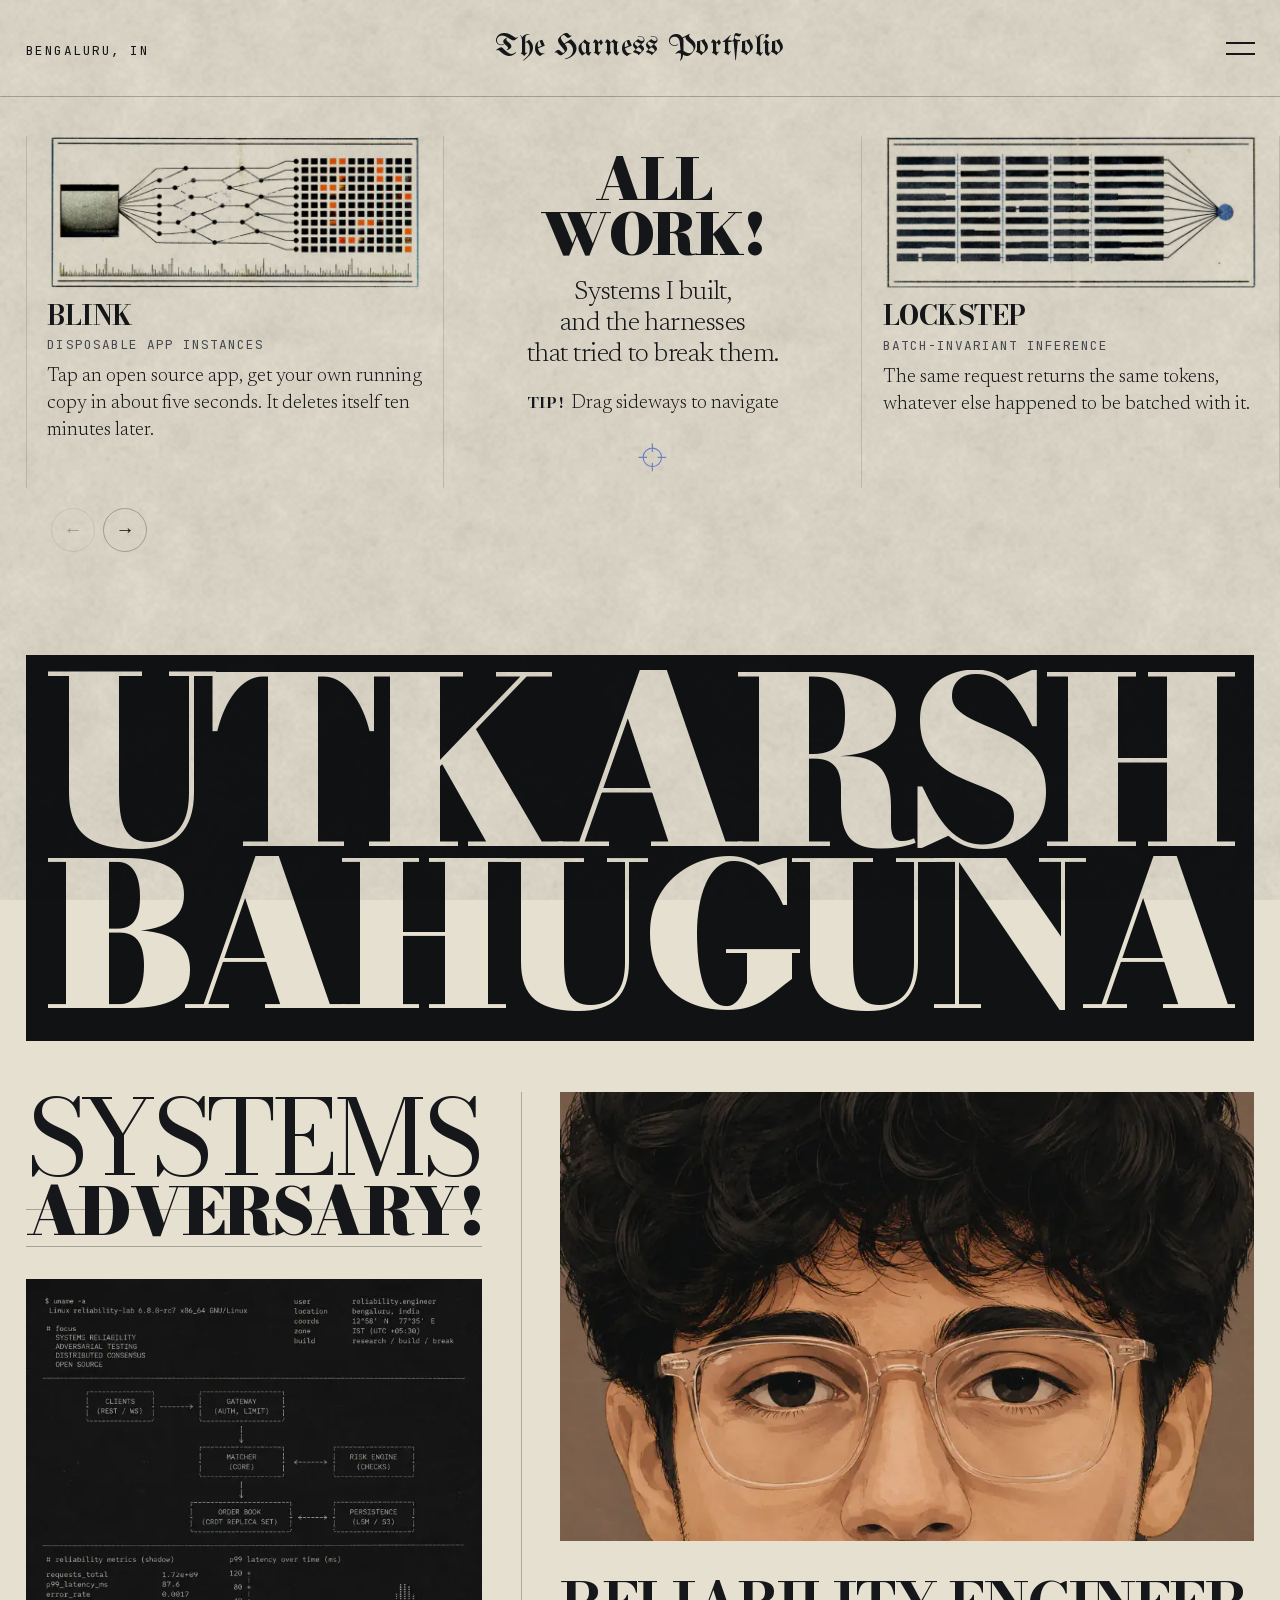
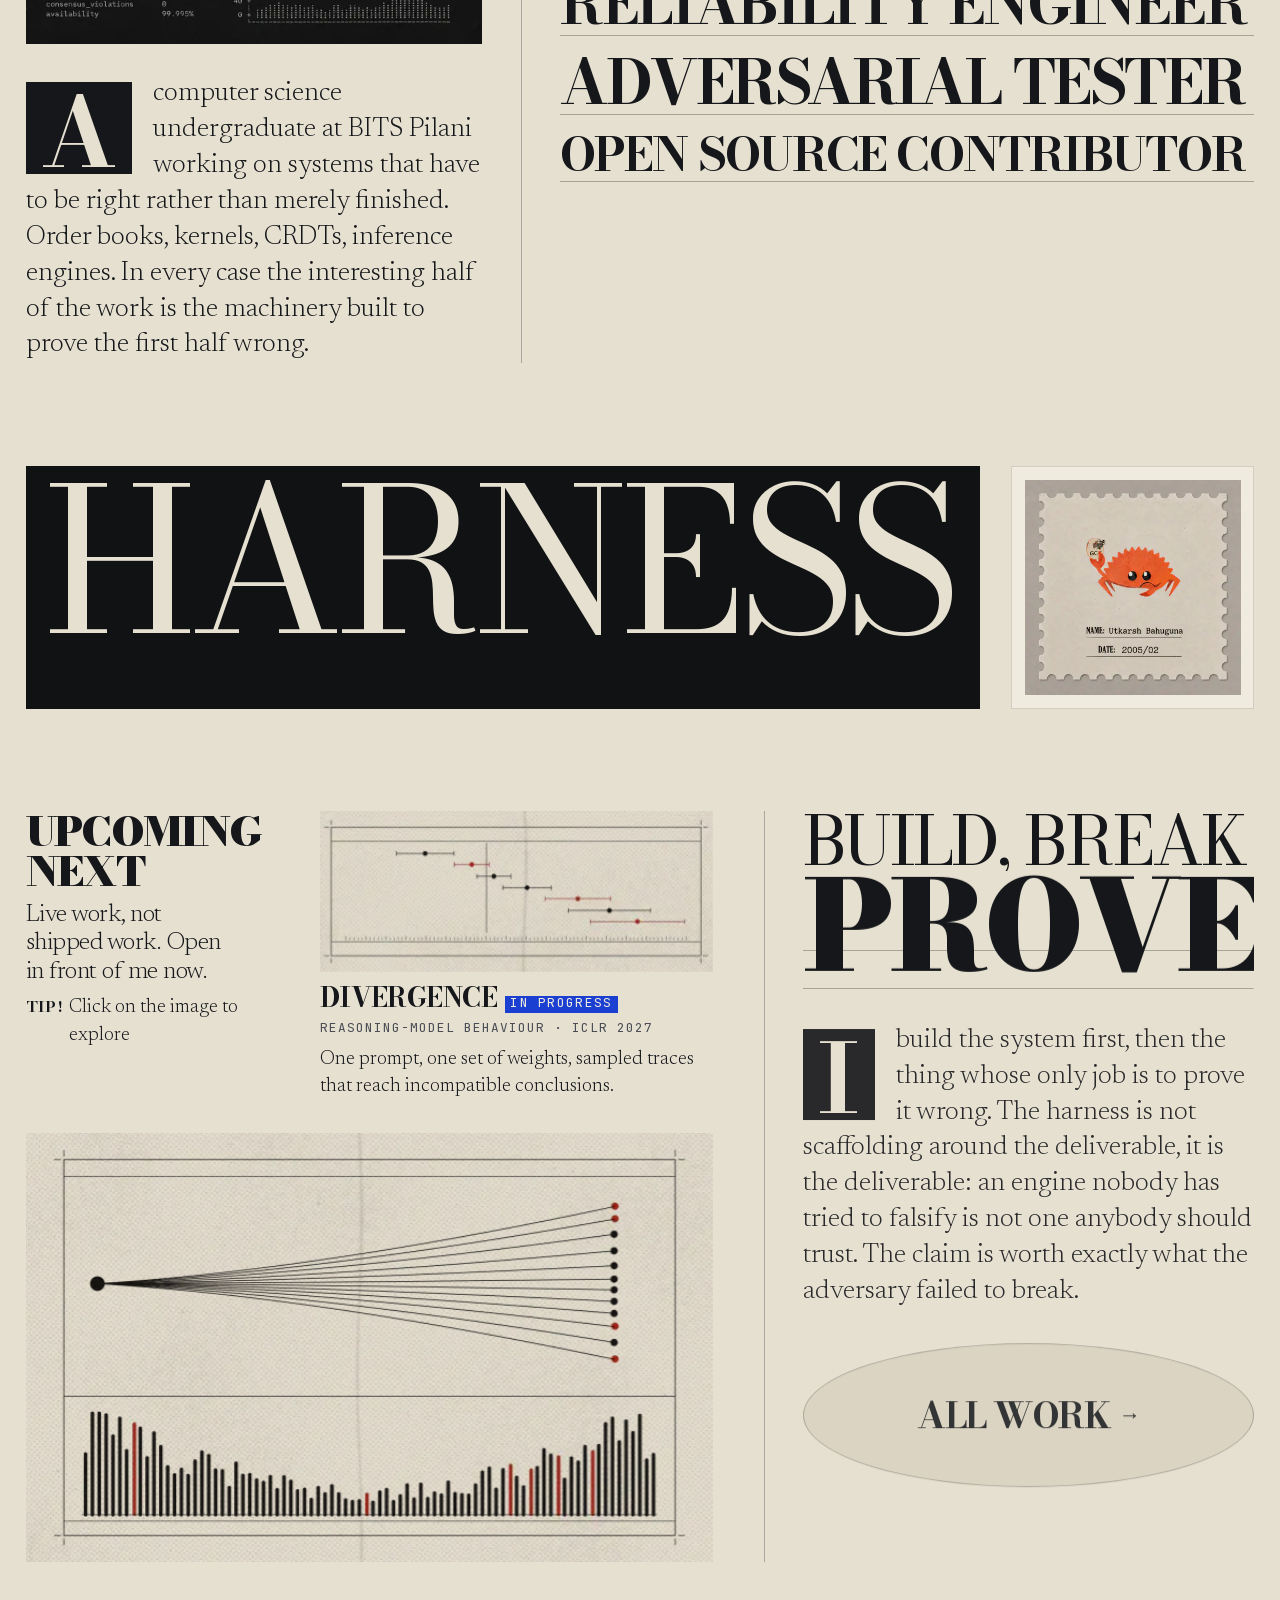
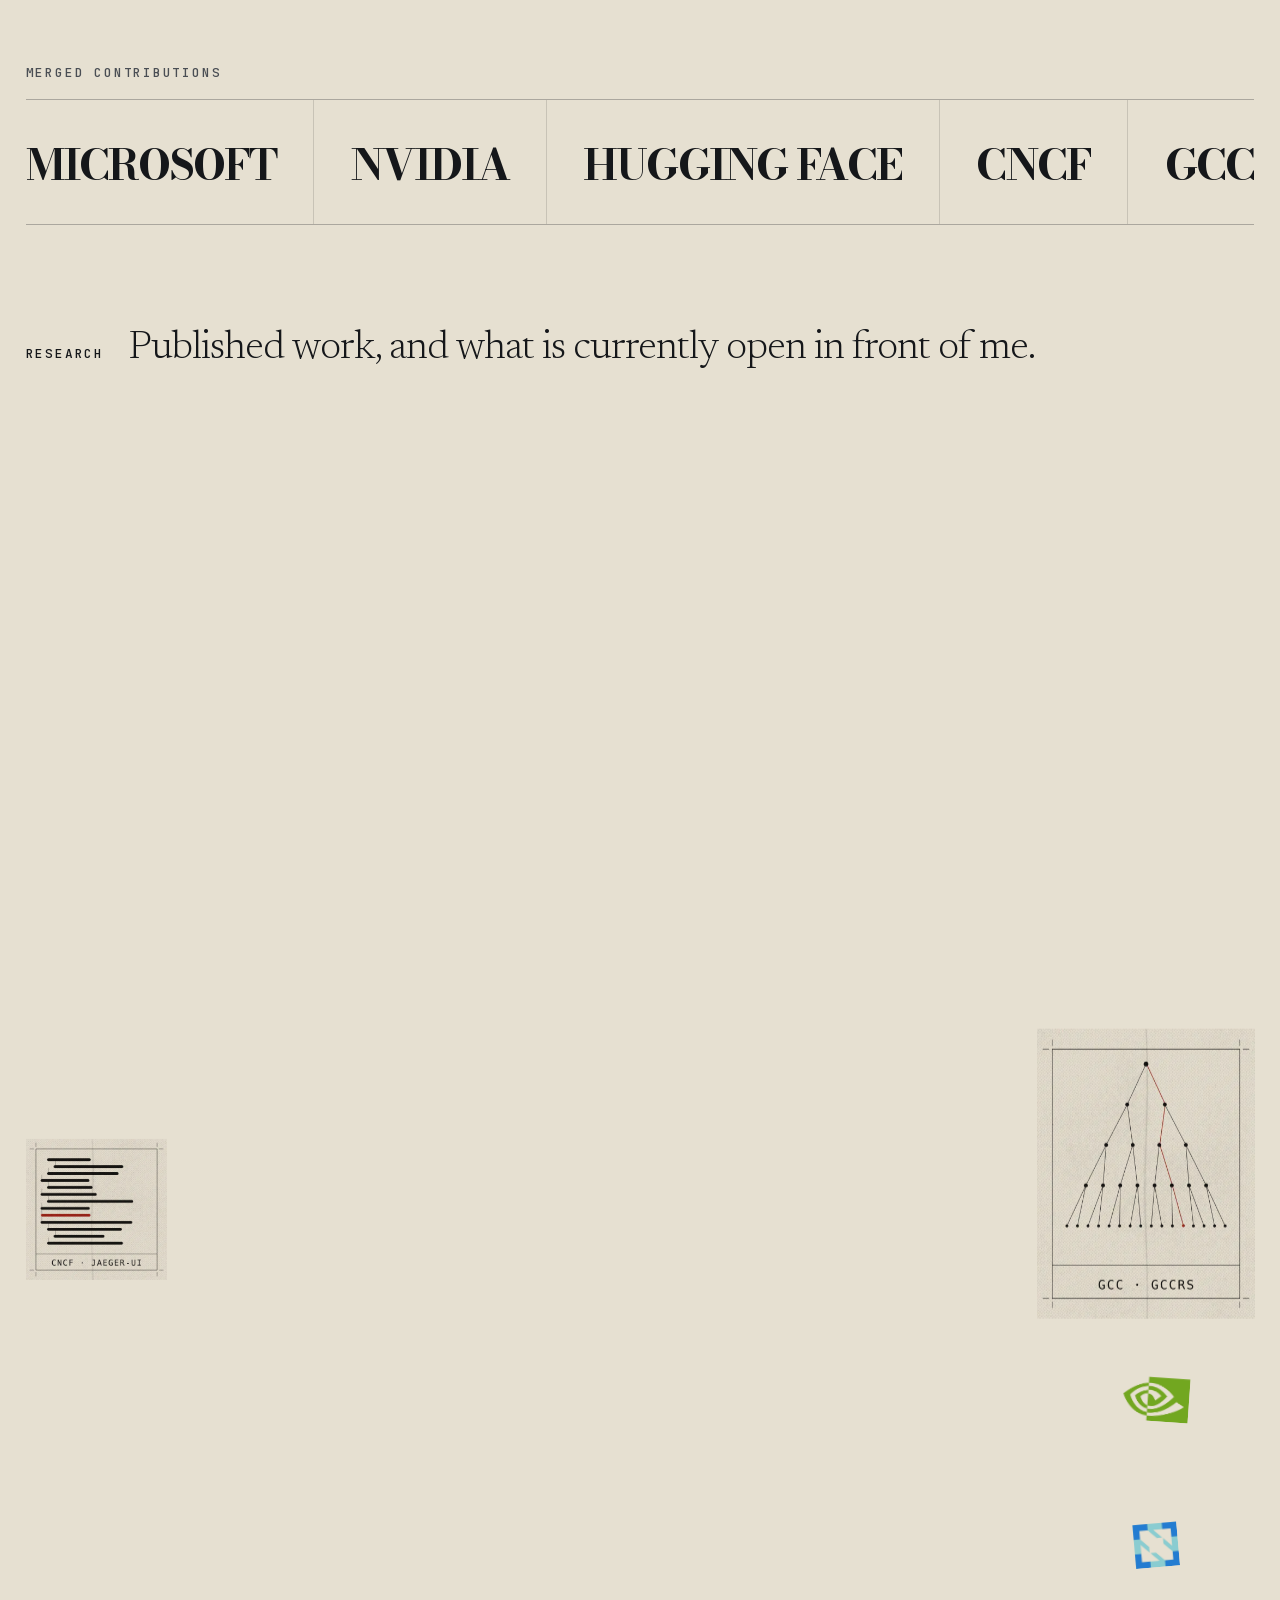
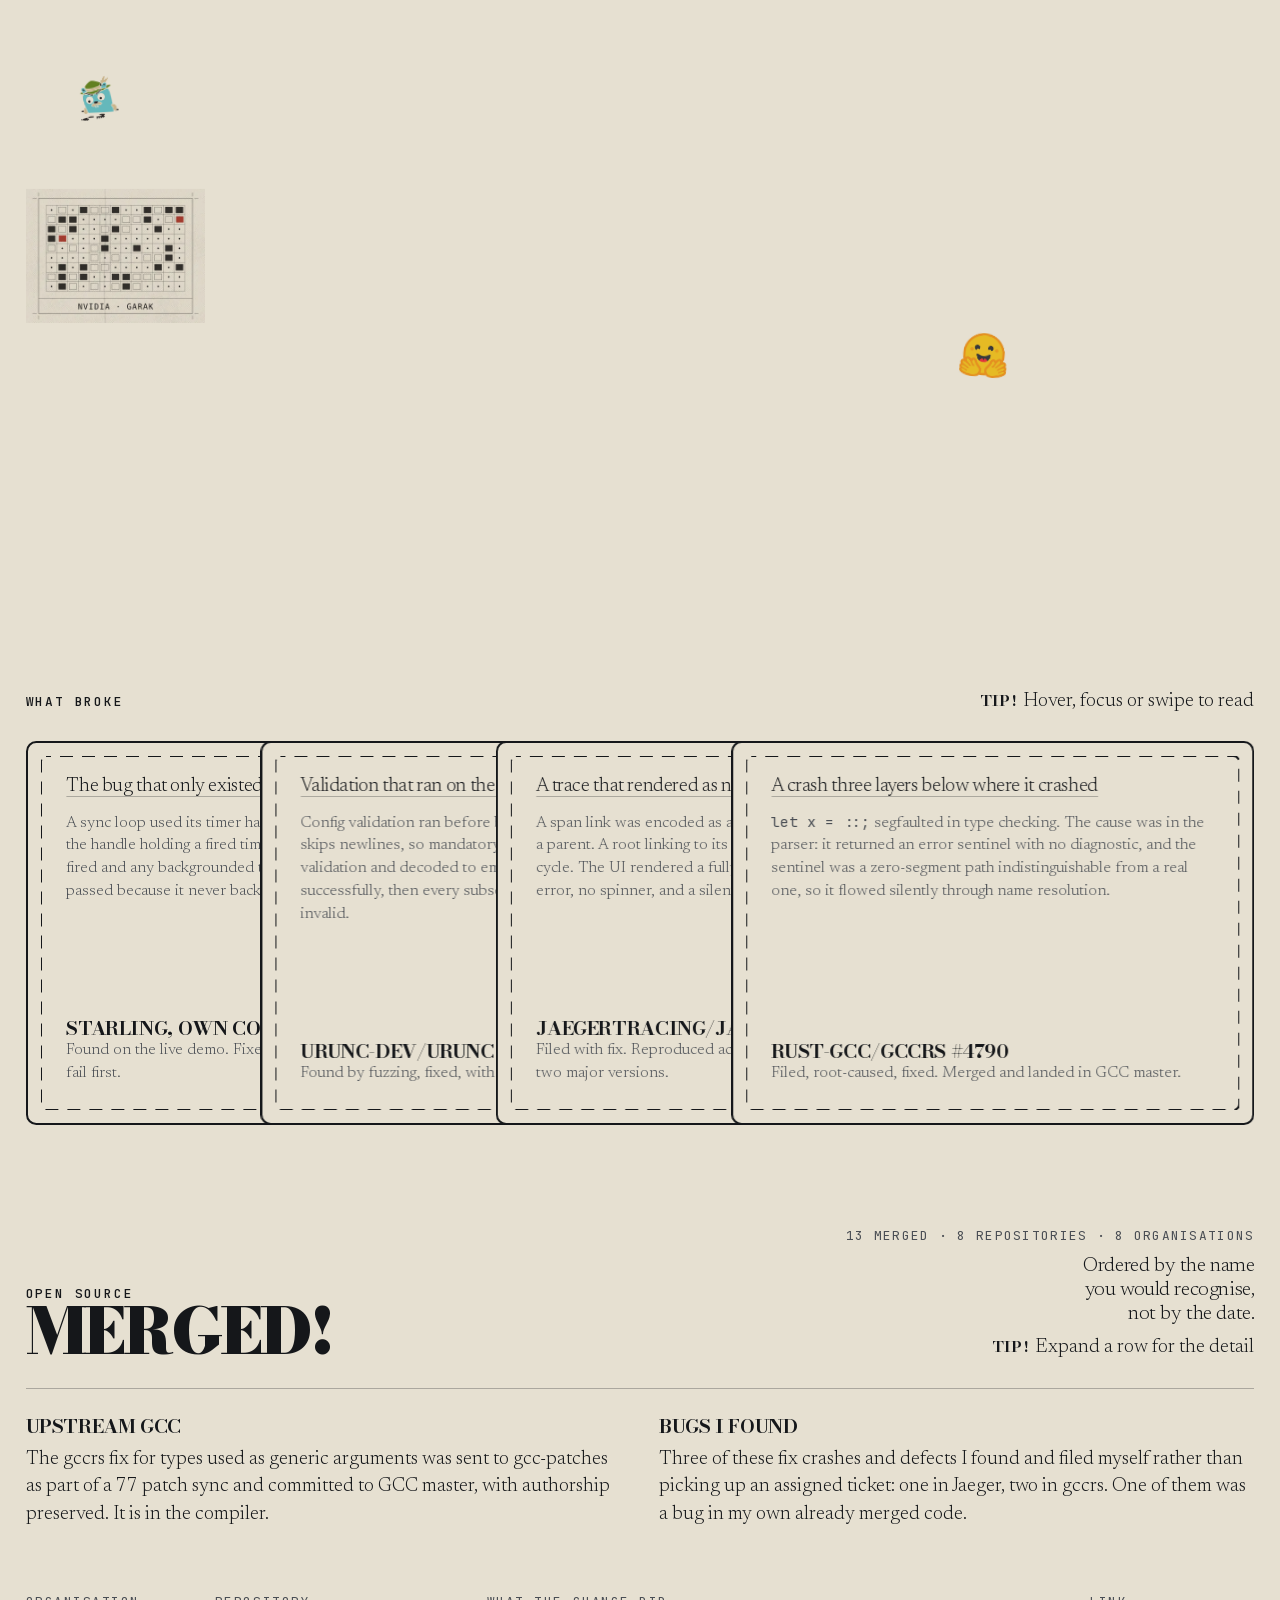
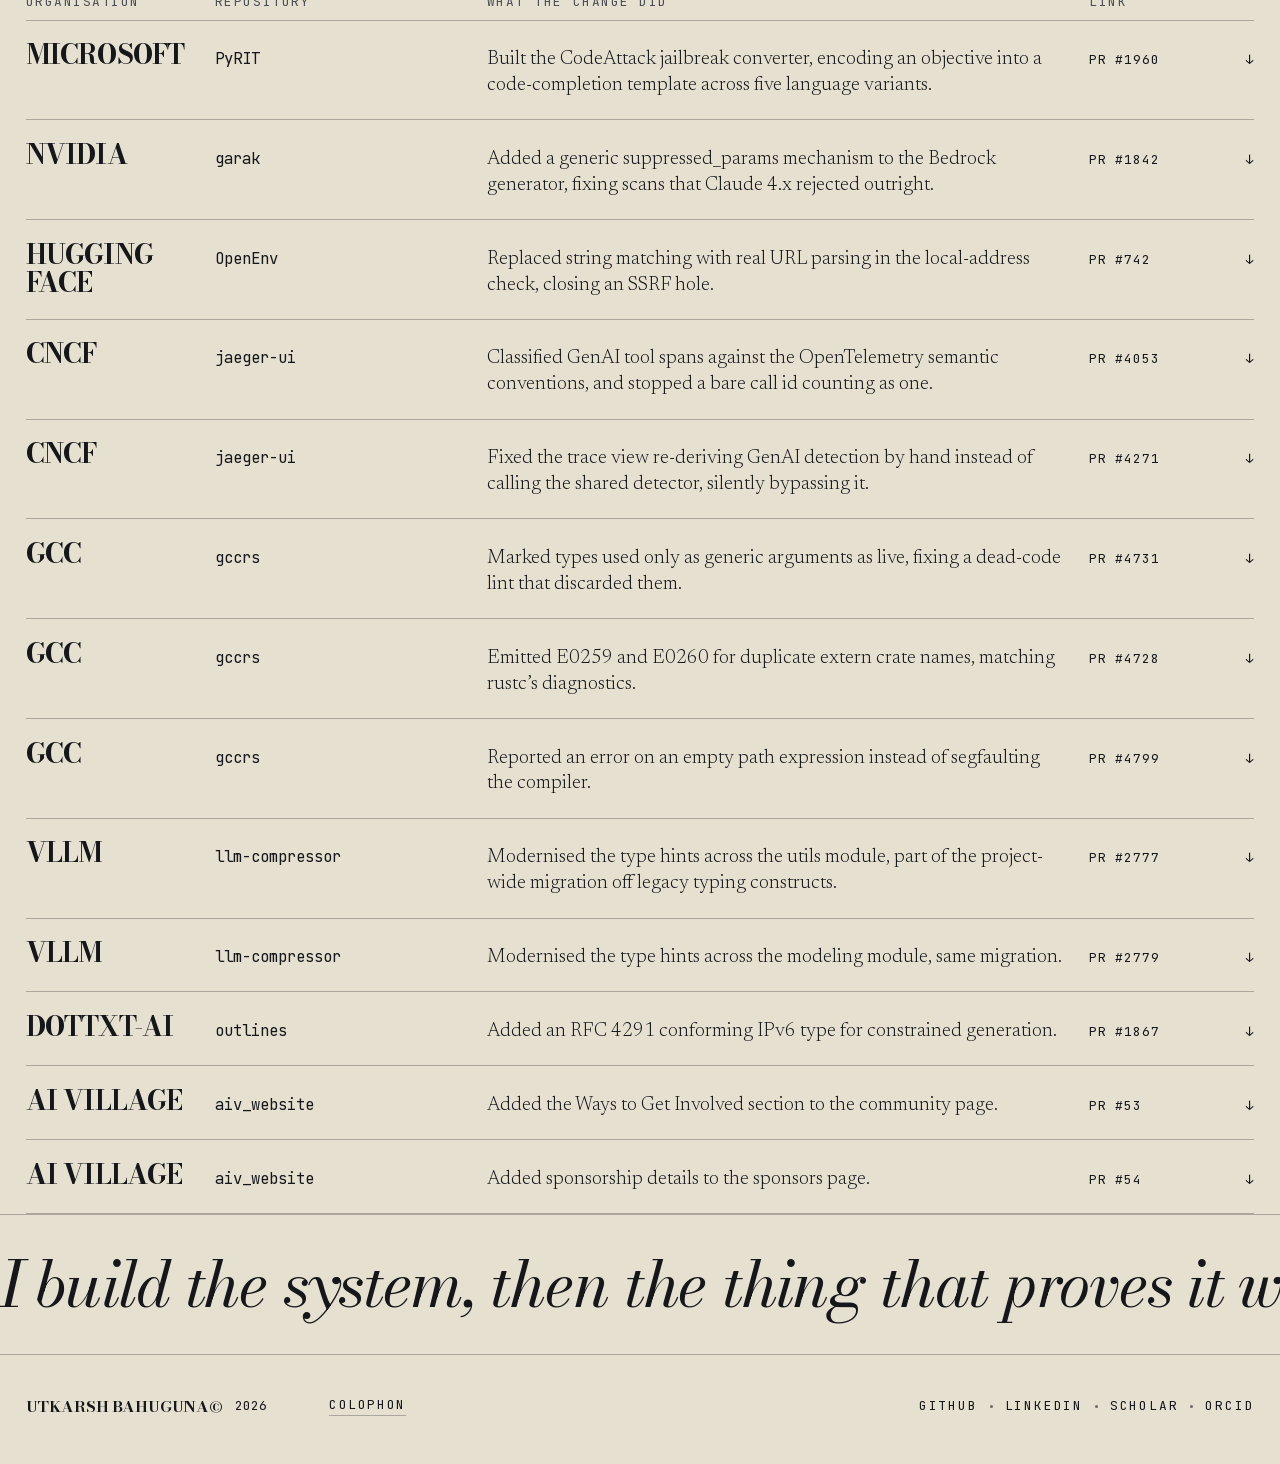
==== commit c84e1a79: "Publish site from Newspaper f039a86" ====
--- a/index.html
+++ b/index.html
@@ -1,4 +1,4 @@
-<!DOCTYPE html><html lang="en" class="bodoni_moda_fea9800b-module___t9ytG__variable bodoni_moda_49b920f5-module__96ow4W__variable newsreader_19a76705-module__pe3p8a__variable jetbrains_mono_57140618-module__JEK3ua__variable unifrakturmaguntia_de403196-module__SjCS9q__variable"><head><meta charSet="utf-8"/><meta name="viewport" content="width=device-width, initial-scale=1"/><link rel="preload" href="/_next/static/media/40a3cd74afdfe30c-s.p.1dczacay52j98.woff2" as="font" crossorigin="" type="font/woff2"/><link rel="preload" href="/_next/static/media/52b5d5098cb87ddd-s.p.3r2y_bth_sjsm.woff2" as="font" crossorigin="" type="font/woff2"/><link rel="preload" href="/_next/static/media/5f402bd2d8eef81a-s.p.40bho2kviej2o.woff2" as="font" crossorigin="" type="font/woff2"/><link rel="preload" href="/_next/static/media/e2d642b99055ff6f-s.p.3d_jy-oqcno8c.woff2" as="font" crossorigin="" type="font/woff2"/><link rel="preload" as="image" imageSrcSet="/placeholders/project-blink-card-w400.webp 400w, /placeholders/project-blink-card-w640.webp 640w, /placeholders/project-blink-card-w900.webp 900w, /placeholders/project-blink-card.webp 1239w" imageSizes="(min-width: 1101px) 30vw, (min-width: 721px) 46vw, 90vw" fetchPriority="high"/><link rel="stylesheet" href="/_next/static/chunks/31duy3jhut_j_.css" data-precedence="next"/><link rel="preload" as="script" fetchPriority="low" href="/_next/static/chunks/310vm2bl3xxpt.js"/><script src="/_next/static/chunks/19mx3mg6lkumu.js" async=""></script><script src="/_next/static/chunks/1mh6a-0e61pyc.js" async=""></script><script src="/_next/static/chunks/344n2zhqbh4pn.js" async=""></script><script src="/_next/static/chunks/turbopack-0td869ukh0v94.js" async=""></script><script src="/_next/static/chunks/3fntmmi971322.js" async=""></script><script src="/_next/static/chunks/0g-u_hslfzjsd.js" async=""></script><script src="/_next/static/chunks/1a8y2tf8uklx-.js" async=""></script><script src="/_next/static/chunks/0cx-t08h7_s6b.js" async=""></script><meta name="theme-color" content="#e6e0d1"/><title>Utkarsh Bahuguna · Bengaluru, IN</title><meta name="description" content="I build systems, then write the harnesses that try to break them."/><meta name="author" content="Utkarsh Bahuguna"/><meta property="og:title" content="Utkarsh Bahuguna · Bengaluru, IN"/><meta property="og:description" content="I build systems, then write the harnesses that try to break them."/><meta property="og:image" content="https://utkarshbahuguna.me/placeholders/og-cover.png"/><meta property="og:image:width" content="1200"/><meta property="og:image:height" content="630"/><meta property="og:image:alt" content="Utkarsh Bahuguna, Bengaluru, IN"/><meta property="og:type" content="website"/><meta name="twitter:card" content="summary_large_image"/><meta name="twitter:title" content="Utkarsh Bahuguna · Bengaluru, IN"/><meta name="twitter:description" content="I build systems, then write the harnesses that try to break them."/><meta name="twitter:image" content="https://utkarshbahuguna.me/placeholders/og-cover.png"/><link rel="icon" href="/icon.svg?icon.3ii0vima6olii.svg" sizes="any" type="image/svg+xml"/><meta name="next-size-adjust" content=""/><script>(function(){var d=document.documentElement;d.dataset.js='';var INTRO=true;var reduce=matchMedia('(prefers-reduced-motion: reduce)').matches;d.dataset.motion=reduce?'reduce':'full';try{if(INTRO&&!reduce){d.style.setProperty('--intro-duration','2200ms');d.style.setProperty('--intro-delay','0ms');d.dataset.intro='';d.classList.add('is-scroll-locked');setTimeout(function(){d.removeAttribute('data-intro');d.classList.remove('is-scroll-locked');},2260);}}catch(e){}})();</script><script src="/_next/static/chunks/0cz1d0mv5g_q7.js" noModule=""></script></head><body><div hidden=""><!--$--><!--/$--></div><a class="skip-link" href="#main">Skip to content</a><div class="material-grain" aria-hidden="true" style="background-image:url(/paper.png)"></div><div class="curtain" aria-hidden="true"><svg class="curtain__tear" viewBox="0 0 880 1600" preserveAspectRatio="none" focusable="false"><path d="M202 0L203 3L207 6L211 9L217 12L232 15L252 18L267 21L272 24L270 27L266 30L265 33L264 36L262 39L260 42L258 45L260 48L264 51L266 54L263 57L254 60L244 63L240 66L245 69L254 72L259 75L255 78L245 81L235 84L225 87L217 90L212 93L209 96L208 99L202 102L194 105L189 108L196 111L217 114L243 117L265 120L278 123L284 126L288 129L294 132L303 135L312 138L319 141L321 144L315 147L304 150L297 153L299 156L307 159L315 162L322 165L331 168L346 171L360 174L368 177L370 180L369 183L371 186L374 189L372 192L370 195L371 198L380 201L394 204L408 207L415 210L424 213L434 216L443 219L448 222L445 225L442 228L442 231L449 234L457 237L464 240L466 243L467 246L467 249L466 252L466 255L463 258L460 261L459 264L457 267L452 270L449 273L447 276L451 279L457 282L458 285L449 288L432 291L415 294L404 297L399 300L396 303L396 306L397 309L400 312L405 315L409 318L410 321L409 324L408 327L409 330L414 333L423 336L431 339L434 342L429 345L421 348L416 351L418 354L426 357L435 360L439 363L441 366L445 369L448 372L449 375L445 378L440 381L435 384L433 387L428 390L423 393L420 396L421 399L424 402L427 405L427 408L429 411L431 414L432 417L429 420L419 423L407 426L401 429L404 432L411 435L418 438L418 441L410 444L401 447L397 450L401 453L408 456L414 459L420 462L430 465L443 468L454 471L456 474L456 477L455 480L454 483L448 486L437 489L425 492L417 495L414 498L413 501L412 504L409 507L406 510L403 513L398 516L392 519L386 522L379 525L372 528L358 531L340 534L324 537L316 540L310 543L305 546L304 549L307 552L311 555L316 558L323 561L336 564L353 567L369 570L375 573L370 576L359 579L349 582L346 585L347 588L348 591L345 594L343 597L346 600L349 603L347 606L338 609L329 612L324 615L325 618L329 621L334 624L339 627L345 630L354 633L362 636L366 639L366 642L364 645L361 648L357 651L349 654L340 657L331 660L322 663L310 666L300 669L294 672L295 675L300 678L305 681L304 684L299 687L293 690L291 693L292 696L294 699L296 702L298 705L307 708L320 711L330 714L330 717L323 720L316 723L317 726L329 729L345 732L360 735L369 738L369 741L365 744L361 747L362 750L365 753L368 756L366 759L364 762L364 765L364 768L360 771L354 774L350 777L347 780L348 783L351 786L354 789L355 792L354 795L354 798L354 801L353 804L350 807L348 810L346 813L345 816L337 819L328 822L326 825L333 828L346 831L359 834L363 837L359 840L351 843L347 846L351 849L362 852L374 855L380 858L378 861L374 864L370 867L369 870L365 873L359 876L356 879L358 882L367 885L379 888L386 891L388 894L390 897L391 900L395 903L400 906L405 909L407 912L406 915L401 918L394 921L387 924L377 927L361 930L346 933L337 936L333 939L330 942L326 945L323 948L329 951L336 954L337 957L332 960L327 963L322 966L317 969L312 972L307 975L304 978L298 981L284 984L270 987L263 990L266 993L274 996L281 999L283 1002L279 1005L274 1008L271 1011L277 1014L290 1017L305 1020L317 1023L327 1026L340 1029L353 1032L366 1035L368 1038L365 1041L366 1044L377 1047L388 1050L397 1053L404 1056L414 1059L428 1062L439 1065L444 1068L448 1071L453 1074L457 1077L457 1080L454 1083L451 1086L452 1089L453 1092L453 1095L453 1098L456 1101L465 1104L475 1107L482 1110L483 1113L477 1116L470 1119L465 1122L466 1125L470 1128L474 1131L473 1134L469 1137L465 1140L460 1143L459 1146L464 1149L469 1152L470 1155L468 1158L466 1161L466 1164L466 1167L468 1170L471 1173L473 1176L472 1179L460 1182L446 1185L439 1188L439 1191L439 1194L439 1197L438 1200L443 1203L451 1206L457 1209L457 1212L455 1215L453 1218L453 1221L449 1224L438 1227L426 1230L419 1233L418 1236L420 1239L418 1242L409 1245L393 1248L377 1251L368 1254L369 1257L375 1260L382 1263L386 1266L389 1269L392 1272L395 1275L399 1278L401 1281L403 1284L405 1287L407 1290L407 1293L406 1296L405 1299L402 1302L398 1305L394 1308L394 1311L396 1314L399 1317L401 1320L401 1323L404 1326L407 1329L409 1332L406 1335L402 1338L400 1341L404 1344L413 1347L423 1350L428 1353L426 1356L419 1359L413 1362L413 1365L423 1368L437 1371L448 1374L454 1377L462 1380L471 1383L476 1386L476 1389L472 1392L467 1395L464 1398L459 1401L452 1404L446 1407L438 1410L426 1413L412 1416L404 1419L403 1422L407 1425L411 1428L412 1431L417 1434L424 1437L427 1440L423 1443L418 1446L414 1449L409 1452L404 1455L398 1458L394 1461L393 1464L388 1467L380 1470L377 1473L382 1476L389 1479L396 1482L402 1485L412 1488L428 1491L442 1494L445 1497L442 1500L439 1503L438 1506L439 1509L436 1512L433 1515L433 1518L441 1521L455 1524L467 1527L469 1530L460 1533L446 1536L432 1539L423 1542L411 1545L398 1548L388 1551L382 1554L381 1557L381 1560L379 1563L380 1566L383 1569L390 1572L399 1575L408 1578L417 1581L428 1584L437 1587L444 1590L449 1593L453 1596L453 1600L591 1600L589 1596L584 1593L577 1590L569 1587L558 1584L546 1581L537 1578L528 1575L521 1572L517 1569L517 1566L521 1563L525 1560L527 1557L528 1554L531 1551L537 1548L546 1545L555 1542L564 1539L578 1536L593 1533L602 1530L600 1527L588 1524L575 1521L568 1518L571 1515L578 1512L585 1509L588 1506L593 1503L598 1500L603 1497L601 1494L590 1491L576 1488L569 1485L568 1482L568 1479L570 1476L575 1473L589 1470L606 1467L619 1464L625 1461L632 1458L638 1455L642 1452L646 1449L652 1446L660 1443L668 1440L670 1437L669 1434L668 1431L670 1428L666 1425L662 1422L660 1419L666 1416L676 1413L686 1410L691 1407L696 1404L703 1401L708 1398L713 1395L719 1392L722 1389L720 1386L711 1383L697 1380L683 1377L672 1374L656 1371L640 1368L630 1365L632 1362L641 1359L651 1356L656 1353L653 1350L644 1347L634 1344L630 1341L631 1338L635 1335L638 1332L637 1329L633 1326L627 1323L623 1320L619 1317L613 1314L610 1311L612 1308L620 1305L629 1302L637 1299L641 1296L644 1293L644 1290L641 1287L638 1284L634 1281L630 1278L625 1275L620 1272L614 1269L608 1266L601 1263L591 1260L582 1257L579 1254L585 1251L597 1248L610 1245L616 1242L615 1239L611 1236L609 1233L617 1230L630 1227L642 1224L648 1221L650 1218L651 1215L651 1212L649 1209L640 1206L630 1203L623 1200L622 1197L622 1194L620 1191L619 1188L624 1185L636 1182L647 1179L648 1176L647 1173L646 1170L646 1167L647 1164L648 1161L648 1158L648 1155L643 1152L634 1149L625 1146L621 1143L622 1140L623 1137L623 1134L619 1131L610 1128L601 1125L596 1122L598 1119L604 1116L609 1113L608 1110L599 1107L588 1104L578 1101L574 1098L573 1095L574 1092L573 1089L573 1086L577 1083L579 1080L578 1077L573 1074L567 1071L563 1068L559 1065L549 1062L539 1059L534 1056L533 1053L529 1050L522 1047L513 1044L513 1041L517 1038L516 1035L505 1032L492 1029L480 1026L471 1023L458 1020L442 1017L428 1014L424 1011L427 1008L435 1005L440 1002L439 999L433 996L426 993L425 990L435 987L454 984L476 981L490 978L501 975L513 972L522 969L529 966L535 963L540 960L545 957L544 954L537 951L530 948L530 945L529 942L526 939L523 936L526 933L536 930L549 927L558 924L565 921L572 918L575 915L572 912L563 909L550 906L536 903L525 900L516 897L510 894L504 891L495 888L483 885L474 882L473 879L479 876L486 873L491 870L494 867L500 864L507 861L512 858L509 855L500 852L490 849L485 846L490 843L497 840L502 837L500 834L493 831L485 828L482 825L489 822L500 819L506 816L504 813L502 810L500 807L498 804L495 801L490 798L484 795L477 792L467 789L455 786L443 783L435 780L433 777L436 774L440 771L444 768L444 765L442 762L441 759L438 756L430 753L422 750L416 747L415 744L416 741L414 738L405 735L390 732L374 729L362 726L361 723L368 720L375 717L375 714L365 711L352 708L343 705L341 702L339 699L337 696L336 693L338 690L344 687L349 684L350 681L345 678L340 675L339 672L345 669L356 666L371 663L383 660L393 657L404 654L414 651L422 648L430 645L440 642L448 639L453 636L453 633L452 630L451 627L449 624L446 621L442 618L440 615L444 612L453 609L462 606L463 603L457 600L450 597L449 594L449 591L448 588L450 585L457 582L473 579L490 576L500 573L494 570L477 567L456 564L438 561L427 558L418 555L412 552L408 549L409 546L414 543L420 540L428 537L442 534L458 531L470 528L477 525L483 522L488 519L493 516L494 513L492 510L488 507L484 504L477 501L471 498L469 495L473 492L482 489L493 486L499 483L500 480L501 477L501 474L499 471L488 468L475 465L465 462L459 459L453 456L446 453L442 450L446 447L455 444L463 441L463 438L456 435L449 432L446 429L452 426L467 423L479 420L482 417L481 414L478 411L476 408L475 405L472 402L470 399L471 396L476 393L485 390L494 387L500 384L508 381L517 378L523 375L525 372L523 369L522 366L522 363L521 360L515 357L510 354L510 351L517 348L527 345L533 342L532 339L523 336L512 333L505 330L503 327L502 324L503 321L504 318L504 315L504 312L504 309L505 306L505 303L507 300L511 297L522 294L540 291L557 288L566 285L564 282L555 279L547 276L546 273L547 270L553 267L559 264L569 261L582 258L596 255L607 252L616 249L623 246L628 243L630 240L628 237L624 234L621 231L626 228L634 225L638 222L635 219L626 216L616 213L609 210L604 207L595 204L586 201L582 198L585 195L591 192L593 189L588 186L585 183L582 180L577 177L567 174L551 171L535 168L527 165L522 162L514 159L508 156L506 153L513 150L523 147L529 144L526 141L519 138L511 135L503 132L497 129L493 126L487 123L475 120L453 117L428 114L409 111L403 108L408 105L416 102L423 99L426 96L432 93L441 90L455 87L472 84L488 81L502 78L508 75L505 72L497 69L493 66L498 63L508 60L518 57L521 54L518 51L514 48L511 45L511 42L512 39L513 36L513 33L515 30L518 27L520 24L515 21L498 18L476 15L458 12L448 9L441 6L435 3L433 0Z" fill="var(--curtain-fibre)"></path><path d="M282 0L284 3L287 6L291 9L297 12L311 15L329 18L342 21L344 24L339 27L332 30L327 33L324 36L319 39L314 42L310 45L310 48L312 51L312 54L308 57L298 60L287 63L283 66L288 69L298 72L303 75L300 78L290 81L280 84L270 87L262 90L257 93L255 96L254 99L249 102L242 105L239 108L246 111L267 114L294 117L316 120L329 123L335 126L340 129L346 132L355 135L364 138L372 141L376 144L371 147L362 150L356 153L359 156L367 159L377 162L384 165L394 168L411 171L427 174L436 177L439 180L440 183L443 186L447 189L445 192L441 195L440 198L447 201L458 204L469 207L475 210L482 213L491 216L498 219L501 222L497 225L491 228L489 231L493 234L500 237L504 240L505 243L504 246L502 249L499 252L496 255L491 258L486 261L484 264L481 267L477 270L475 273L475 276L481 279L489 282L491 285L483 288L468 291L451 294L441 297L437 300L435 303L436 306L436 309L439 312L442 315L444 318L444 321L442 324L440 327L440 330L444 333L452 336L459 339L459 342L451 345L441 348L434 351L433 354L439 357L446 360L448 363L449 366L451 369L454 372L454 375L450 378L444 381L439 384L437 387L432 390L426 393L423 396L424 399L427 402L430 405L430 408L432 411L434 414L435 417L432 420L422 423L410 426L404 429L407 432L414 435L420 438L421 441L413 444L404 447L400 450L404 453L410 456L417 459L422 462L432 465L445 468L455 471L457 474L457 477L457 480L455 483L449 486L438 489L426 492L418 495L415 498L414 501L413 504L410 507L407 510L404 513L399 516L393 519L387 522L380 525L373 528L359 531L341 534L325 537L317 540L311 543L306 546L305 549L308 552L312 555L317 558L324 561L337 564L354 567L370 570L377 573L372 576L361 579L352 582L349 585L351 588L352 591L350 594L349 597L353 600L357 603L355 606L348 609L339 612L335 615L337 618L341 621L347 624L351 627L357 630L365 633L373 636L376 639L376 642L373 645L371 648L367 651L360 654L351 657L343 660L334 663L323 666L313 669L308 672L309 675L315 678L320 681L320 684L315 687L310 690L308 693L309 696L311 699L312 702L314 705L323 708L335 711L344 714L343 717L336 720L328 723L329 726L340 729L355 732L370 735L378 738L378 741L374 744L371 747L372 750L376 753L379 756L378 759L377 762L377 765L376 768L372 771L366 774L362 777L359 780L360 783L364 786L367 789L368 792L368 795L368 798L367 801L366 804L363 807L360 810L359 813L358 816L350 819L341 822L339 825L347 828L362 831L375 834L381 837L379 840L374 843L372 846L378 849L392 852L406 855L413 858L413 861L410 864L408 867L407 870L404 873L399 876L395 879L397 882L406 885L418 888L425 891L428 894L430 897L433 900L437 903L444 906L449 909L452 912L450 915L444 918L435 921L427 924L415 927L399 930L383 933L375 936L371 939L368 942L365 945L363 948L369 951L377 954L378 957L373 960L369 963L364 966L359 969L353 972L348 975L343 978L336 981L321 984L306 987L299 990L302 993L310 996L317 999L319 1002L315 1005L309 1008L307 1011L312 1014L325 1017L341 1020L353 1023L363 1026L376 1029L390 1032L402 1035L405 1038L402 1041L403 1044L414 1047L424 1050L433 1053L439 1056L447 1059L460 1062L471 1065L476 1068L480 1071L485 1074L489 1077L490 1080L487 1083L485 1086L485 1089L486 1092L486 1095L486 1098L490 1101L499 1104L510 1107L517 1110L519 1113L513 1116L506 1119L502 1122L504 1125L510 1128L516 1131L516 1134L513 1137L508 1140L504 1143L502 1146L506 1149L509 1152L508 1155L502 1158L498 1161L494 1164L490 1167L488 1170L487 1173L486 1176L482 1179L467 1182L451 1185L442 1188L440 1191L439 1194L439 1197L439 1200L444 1203L453 1206L459 1209L460 1212L459 1215L459 1218L460 1221L457 1224L448 1227L437 1230L431 1233L432 1236L435 1239L435 1242L427 1245L412 1248L397 1251L390 1254L391 1257L398 1260L405 1263L410 1266L415 1269L420 1272L425 1275L431 1278L437 1281L442 1284L448 1287L452 1290L455 1293L458 1296L459 1299L458 1302L455 1305L452 1308L453 1311L458 1314L463 1317L466 1320L468 1323L471 1326L475 1329L477 1332L475 1335L471 1338L470 1341L475 1344L484 1347L495 1350L500 1353L498 1356L491 1359L484 1362L484 1365L494 1368L509 1371L523 1374L531 1377L541 1380L552 1383L558 1386L559 1389L554 1392L546 1395L540 1398L531 1401L521 1404L510 1407L499 1410L482 1413L464 1416L450 1419L445 1422L443 1425L442 1428L439 1431L439 1434L442 1437L442 1440L436 1443L430 1446L424 1449L420 1452L416 1455L412 1458L409 1461L410 1464L406 1467L401 1470L399 1473L405 1476L414 1479L422 1482L429 1485L441 1488L459 1491L474 1494L479 1497L477 1500L475 1503L474 1506L474 1509L471 1512L466 1515L465 1518L472 1521L485 1524L496 1527L497 1530L486 1533L470 1536L455 1539L444 1542L431 1545L417 1548L405 1551L398 1554L395 1557L393 1560L391 1563L390 1566L392 1569L398 1572L407 1575L416 1578L426 1581L437 1584L448 1587L455 1590L461 1593L467 1596L469 1600L477 1600L470 1596L462 1593L455 1590L448 1587L437 1584L426 1581L416 1578L407 1575L399 1572L398 1569L402 1566L409 1563L418 1560L426 1557L432 1554L441 1551L451 1548L462 1545L472 1542L479 1539L491 1536L503 1533L510 1530L505 1527L492 1524L477 1521L470 1518L472 1515L479 1512L486 1509L489 1506L495 1503L502 1500L507 1497L506 1494L494 1491L477 1488L466 1485L458 1482L450 1479L442 1476L436 1473L438 1470L444 1467L447 1464L446 1461L448 1458L453 1455L458 1452L463 1449L470 1446L479 1443L489 1440L492 1437L492 1434L494 1431L499 1428L500 1425L498 1422L498 1419L504 1416L513 1413L521 1410L524 1407L526 1404L531 1401L540 1398L546 1395L554 1392L559 1389L565 1386L567 1383L565 1380L563 1377L562 1374L554 1371L544 1368L536 1365L536 1362L540 1359L543 1356L539 1353L526 1350L508 1347L491 1344L479 1341L475 1338L475 1335L477 1332L477 1329L477 1326L479 1323L482 1320L485 1317L486 1314L487 1311L491 1308L497 1305L502 1302L504 1299L503 1296L500 1293L495 1290L489 1287L482 1284L475 1281L469 1278L462 1275L455 1272L449 1269L443 1266L435 1263L425 1260L415 1257L410 1254L415 1251L427 1248L439 1245L446 1242L446 1239L444 1236L445 1233L454 1230L469 1227L483 1224L490 1221L493 1218L496 1215L499 1212L498 1209L490 1206L479 1203L469 1200L465 1197L461 1194L457 1191L455 1188L460 1185L473 1182L486 1179L491 1176L495 1173L500 1170L508 1167L517 1164L528 1161L539 1158L550 1155L554 1152L552 1149L548 1146L545 1143L543 1140L540 1137L533 1134L524 1131L510 1128L504 1125L502 1122L506 1119L513 1116L519 1113L517 1110L510 1107L499 1104L490 1101L486 1098L486 1095L488 1092L488 1089L489 1086L492 1083L496 1080L499 1077L498 1074L497 1071L497 1068L496 1065L489 1062L481 1059L475 1056L471 1053L464 1050L455 1047L445 1044L443 1041L446 1038L444 1035L432 1032L418 1029L405 1026L395 1023L383 1020L366 1017L352 1014L346 1011L348 1008L353 1005L357 1002L354 999L347 996L339 993L336 990L341 987L354 984L366 981L369 978L369 975L369 972L369 969L370 966L372 963L376 960L379 957L377 954L369 951L363 948L365 945L368 942L371 939L375 936L383 933L399 930L415 927L427 924L435 921L444 918L457 915L465 912L467 909L465 906L461 903L457 900L452 897L448 894L443 891L434 888L420 885L408 882L404 879L406 876L409 873L411 870L411 867L415 864L420 861L422 858L418 855L407 852L397 849L393 846L398 843L404 840L407 837L402 834L390 831L378 828L373 825L378 822L389 819L398 816L400 813L402 810L404 807L405 804L403 801L400 798L395 795L390 792L384 789L377 786L370 783L366 780L367 777L371 774L377 771L381 768L381 765L380 762L382 759L382 756L378 753L374 750L372 747L375 744L379 741L379 738L370 735L355 732L340 729L329 726L328 723L336 720L343 717L344 714L335 711L323 708L314 705L312 702L311 699L312 696L312 693L316 690L323 687L329 684L329 681L324 678L317 675L313 672L316 669L324 666L334 663L343 660L351 657L360 654L367 651L371 648L373 645L376 642L376 639L373 636L365 633L357 630L351 627L347 624L341 621L337 618L335 615L339 612L348 609L355 606L357 603L353 600L350 597L351 594L353 591L352 588L350 585L352 582L361 579L372 576L377 573L370 570L354 567L337 564L324 561L317 558L312 555L308 552L305 549L306 546L311 543L317 540L325 537L341 534L359 531L373 528L380 525L387 522L394 519L404 516L412 513L418 510L422 507L427 504L428 501L428 498L430 495L438 492L449 489L460 486L467 483L469 480L470 477L471 474L469 471L459 468L446 465L437 462L430 459L423 456L416 453L411 450L414 447L422 444L429 441L429 438L422 435L415 432L412 429L418 426L431 423L442 420L445 417L444 414L442 411L440 408L440 405L437 402L434 399L432 396L434 393L439 390L442 387L442 384L445 381L450 378L454 375L454 372L451 369L449 366L448 363L446 360L439 357L433 354L434 351L441 348L451 345L459 342L459 339L452 336L444 333L440 330L440 327L442 324L445 321L446 318L445 315L442 312L440 309L440 306L440 303L443 300L449 297L461 294L479 291L496 288L505 285L503 282L496 279L489 276L489 273L492 270L498 267L502 264L508 261L517 258L525 255L532 252L537 249L540 246L539 243L533 240L521 237L506 234L493 231L491 228L497 225L501 222L498 219L491 216L482 213L475 210L469 207L458 204L452 201L455 198L465 195L477 192L484 189L481 186L479 183L480 180L480 177L475 174L463 171L452 168L446 165L444 162L437 159L431 156L427 153L428 150L430 147L425 144L410 141L391 138L372 135L353 132L340 129L335 126L329 123L316 120L294 117L272 114L258 111L257 108L267 105L281 102L290 99L295 96L299 93L305 90L314 87L326 84L338 81L348 78L353 75L348 72L340 69L335 66L340 63L349 60L355 57L353 54L344 51L332 48L323 45L317 42L319 39L324 36L327 33L332 30L339 27L344 24L345 21L343 18L337 15L334 12L338 9L341 6L343 3L343 0Z" fill="var(--curtain-fleck)"></path><path class="curtain__lift" d="M0 0L202 0L203 3L207 6L211 9L217 12L232 15L252 18L267 21L272 24L270 27L266 30L265 33L264 36L262 39L260 42L258 45L260 48L264 51L266 54L263 57L254 60L244 63L240 66L245 69L254 72L259 75L255 78L245 81L235 84L225 87L217 90L212 93L209 96L208 99L202 102L194 105L189 108L196 111L217 114L243 117L265 120L278 123L284 126L288 129L294 132L303 135L312 138L319 141L321 144L315 147L304 150L297 153L299 156L307 159L315 162L322 165L331 168L346 171L360 174L368 177L370 180L369 183L371 186L374 189L372 192L370 195L371 198L380 201L394 204L408 207L415 210L424 213L434 216L443 219L448 222L445 225L442 228L442 231L449 234L457 237L464 240L466 243L467 246L467 249L466 252L466 255L463 258L460 261L459 264L457 267L452 270L449 273L447 276L451 279L457 282L458 285L449 288L432 291L415 294L404 297L399 300L396 303L396 306L397 309L400 312L405 315L409 318L410 321L409 324L408 327L409 330L414 333L423 336L431 339L434 342L429 345L421 348L416 351L418 354L426 357L435 360L439 363L441 366L445 369L448 372L449 375L445 378L440 381L435 384L433 387L428 390L423 393L420 396L421 399L424 402L427 405L427 408L429 411L431 414L432 417L429 420L419 423L407 426L401 429L404 432L411 435L418 438L418 441L410 444L401 447L397 450L401 453L408 456L414 459L420 462L430 465L443 468L454 471L456 474L456 477L455 480L454 483L448 486L437 489L425 492L417 495L414 498L413 501L412 504L409 507L406 510L403 513L398 516L392 519L386 522L379 525L372 528L358 531L340 534L324 537L316 540L310 543L305 546L304 549L307 552L311 555L316 558L323 561L336 564L353 567L369 570L375 573L370 576L359 579L349 582L346 585L347 588L348 591L345 594L343 597L346 600L349 603L347 606L338 609L329 612L324 615L325 618L329 621L334 624L339 627L345 630L354 633L362 636L366 639L366 642L364 645L361 648L357 651L349 654L340 657L331 660L322 663L310 666L300 669L294 672L295 675L300 678L305 681L304 684L299 687L293 690L291 693L292 696L294 699L296 702L298 705L307 708L320 711L330 714L330 717L323 720L316 723L317 726L329 729L345 732L360 735L369 738L369 741L365 744L361 747L362 750L365 753L368 756L366 759L364 762L364 765L364 768L360 771L354 774L350 777L347 780L348 783L351 786L354 789L355 792L354 795L354 798L354 801L353 804L350 807L348 810L346 813L345 816L337 819L328 822L326 825L333 828L346 831L359 834L363 837L359 840L351 843L347 846L351 849L362 852L374 855L380 858L378 861L374 864L370 867L369 870L365 873L359 876L356 879L358 882L367 885L379 888L386 891L388 894L390 897L391 900L395 903L400 906L405 909L407 912L406 915L401 918L394 921L387 924L377 927L361 930L346 933L337 936L333 939L330 942L326 945L323 948L329 951L336 954L337 957L332 960L327 963L322 966L317 969L312 972L307 975L304 978L298 981L284 984L270 987L263 990L266 993L274 996L281 999L283 1002L279 1005L274 1008L271 1011L277 1014L290 1017L305 1020L317 1023L327 1026L340 1029L353 1032L366 1035L368 1038L365 1041L366 1044L377 1047L388 1050L397 1053L404 1056L414 1059L428 1062L439 1065L444 1068L448 1071L453 1074L457 1077L457 1080L454 1083L451 1086L452 1089L453 1092L453 1095L453 1098L456 1101L465 1104L475 1107L482 1110L483 1113L477 1116L470 1119L465 1122L466 1125L470 1128L474 1131L473 1134L469 1137L465 1140L460 1143L459 1146L464 1149L469 1152L470 1155L468 1158L466 1161L466 1164L466 1167L468 1170L471 1173L473 1176L472 1179L460 1182L446 1185L439 1188L439 1191L439 1194L439 1197L438 1200L443 1203L451 1206L457 1209L457 1212L455 1215L453 1218L453 1221L449 1224L438 1227L426 1230L419 1233L418 1236L420 1239L418 1242L409 1245L393 1248L377 1251L368 1254L369 1257L375 1260L382 1263L386 1266L389 1269L392 1272L395 1275L399 1278L401 1281L403 1284L405 1287L407 1290L407 1293L406 1296L405 1299L402 1302L398 1305L394 1308L394 1311L396 1314L399 1317L401 1320L401 1323L404 1326L407 1329L409 1332L406 1335L402 1338L400 1341L404 1344L413 1347L423 1350L428 1353L426 1356L419 1359L413 1362L413 1365L423 1368L437 1371L448 1374L454 1377L462 1380L471 1383L476 1386L476 1389L472 1392L467 1395L464 1398L459 1401L452 1404L446 1407L438 1410L426 1413L412 1416L404 1419L403 1422L407 1425L411 1428L412 1431L417 1434L424 1437L427 1440L423 1443L418 1446L414 1449L409 1452L404 1455L398 1458L394 1461L393 1464L388 1467L380 1470L377 1473L382 1476L389 1479L396 1482L402 1485L412 1488L428 1491L442 1494L445 1497L442 1500L439 1503L438 1506L439 1509L436 1512L433 1515L433 1518L441 1521L455 1524L467 1527L469 1530L460 1533L446 1536L432 1539L423 1542L411 1545L398 1548L388 1551L382 1554L381 1557L381 1560L379 1563L380 1566L383 1569L390 1572L399 1575L408 1578L417 1581L428 1584L437 1587L444 1590L449 1593L453 1596L453 1600L0 1600Z" fill="var(--curtain-color)" stroke="var(--curtain-shadow)"></path></svg></div><div class="intro-backdrop" aria-hidden="true"></div><div class="shell"><header class="nav"><div class="nav-inner"><div class="nav-row"><div class="nav-block nav-block--l"><button type="button" class="n-text" aria-pressed="false">Bengaluru, IN<span class="sr-only">. Toggles paper mode, which desaturates every image on the page.</span></button></div><a class="nav-head" href="/">The Harness Portfolio</a><div class="nav-block nav-block--r"><button type="button" class="nav-link" aria-expanded="false" aria-controls="site-menu"><span class="nav-lines" aria-hidden="true"><span class="nav-line up"></span><span class="nav-line bottom"></span></span><span class="sr-only">Open menu</span></button></div></div></div><div id="site-menu" class="menu" hidden="" data-open="false" role="dialog" aria-modal="true" aria-label="Site menu"><nav class="menu-w" aria-label="Primary"><a class="menu-link" aria-current="page" href="/"><span class="mask"><span class="menu-title t-display">Index</span></span><span class="m-active" data-current="true" aria-hidden="true"></span></a><a class="menu-link" href="/work/"><span class="mask"><span class="menu-title t-display">Work</span></span><span class="m-active" data-current="false" aria-hidden="true"></span></a><a class="menu-link" href="/research/"><span class="mask"><span class="menu-title t-display">Research</span></span><span class="m-active" data-current="false" aria-hidden="true"></span></a></nav><ul class="menu-socials f-block"><li><a class="f-li" href="https://github.com/u7k4rs6" target="_blank" rel="noopener noreferrer">GitHub</a></li><li><span class="f-li-dot" aria-hidden="true"></span><a class="f-li" href="https://linkedin.com/in/utkarshbahuguna666" target="_blank" rel="noopener noreferrer">LinkedIn</a></li><li><span class="f-li-dot" aria-hidden="true"></span><a class="f-li" href="https://scholar.google.com/citations?user=0ZYBsyoAAAAJ" target="_blank" rel="noopener noreferrer">Scholar</a></li><li><span class="f-li-dot" aria-hidden="true"></span><a class="f-li" href="https://orcid.org/0009-0004-0034-824X" target="_blank" rel="noopener noreferrer">ORCID</a></li></ul></div></header><main id="main"><h1 class="sr-only">Utkarsh Bahuguna, reliability engineer and adversarial tester, Bengaluru</h1><section class="hero"><div class="carousel "><div class="carousel__viewport" role="region" aria-roledescription="carousel" aria-label="Featured work" aria-describedby="_R_inptb_" tabindex="0"><div class="carousel__track"><div data-slide="" class="carousel__slide " role="group" aria-roledescription="slide" aria-label="Blink, 1 of 4"><a class="card" draggable="false" href="/work/blink/"><span class="card__frame"><img src="/placeholders/project-blink-card.webp" alt="Printed plate for Blink: an inked slab at the left fanning out through a routing graph into a grid of cells, some of them in orange, over a tick scale." width="1176" height="480" data-blend="multiply" srcSet="/placeholders/project-blink-card-w400.webp 400w, /placeholders/project-blink-card-w640.webp 640w, /placeholders/project-blink-card-w900.webp 900w, /placeholders/project-blink-card.webp 1239w" sizes="(min-width: 1101px) 30vw, (min-width: 721px) 46vw, 90vw" loading="eager" decoding="sync" fetchPriority="high" draggable="false"/></span><span class="card__body"><span class="card__titleRow"><span class="card__title">Blink</span></span><span class="card__kicker">Disposable app instances</span><span class="card__desc">Tap an open source app, get your own running copy in about five seconds. It deletes itself ten minutes later.</span></span></a></div><div data-slide="" class="carousel__slide " role="group" aria-roledescription="slide" aria-label="All Work!, section introduction"><div class="headline-cell"><a draggable="false" href="/work/"><span class="headline-cell__title">All Work!<svg class="headline-cell__doodle" viewBox="0 0 500 146" preserveAspectRatio="none" aria-hidden="true"><ellipse cx="250" cy="73" rx="242" ry="68"></ellipse></svg></span></a><p class="headline-cell__desc"><span>Systems I built,<br/></span><span>and the harnesses<br/></span><span>that tried to break them.</span></p><p class="headline-cell__tip"><span class="tip-label">tip!</span><span class="tip-text">Drag sideways to navigate</span></p><svg class="drift-mark " viewBox="0 0 40 40" aria-hidden="true"><circle cx="20" cy="20" r="12" fill="none" stroke="currentColor" stroke-width="1.5"></circle><path d="M20 2v11M20 27v11M2 20h11M27 20h11" stroke="currentColor" stroke-width="1.5"></path></svg></div></div><div data-slide="" class="carousel__slide " role="group" aria-roledescription="slide" aria-label="Lockstep, 2 of 4"><a class="card" draggable="false" href="/work/lockstep/"><span class="card__frame"><img src="/placeholders/project-lockstep-card.webp" alt="Printed plate for Lockstep: five columns of heavy bars whose rows converge along fine lines into a single dot." width="1176" height="480" data-blend="multiply" srcSet="/placeholders/project-lockstep-card-w400.webp 400w, /placeholders/project-lockstep-card-w640.webp 640w, /placeholders/project-lockstep-card-w900.webp 900w, /placeholders/project-lockstep-card.webp 1202w" sizes="(min-width: 1101px) 30vw, (min-width: 721px) 46vw, 90vw" loading="lazy" decoding="async" fetchPriority="auto" draggable="false"/></span><span class="card__body"><span class="card__titleRow"><span class="card__title">Lockstep</span></span><span class="card__kicker">Batch-invariant inference</span><span class="card__desc">The same request returns the same tokens, whatever else happened to be batched with it.</span></span></a></div><div data-slide="" class="carousel__slide " role="group" aria-roledescription="slide" aria-label="Cairn, 3 of 4"><a class="card" draggable="false" href="/work/cairn/"><span class="card__frame"><img src="/placeholders/project-cairn-card.webp" alt="Printed plate for Cairn: a stack of engraved stones with a green node graph branching away from the topmost one." width="1176" height="480" data-blend="multiply" srcSet="/placeholders/project-cairn-card-w400.webp 400w, /placeholders/project-cairn-card-w640.webp 640w, /placeholders/project-cairn-card-w900.webp 900w, /placeholders/project-cairn-card.webp 1225w" sizes="(min-width: 1101px) 30vw, (min-width: 721px) 46vw, 90vw" loading="lazy" decoding="async" fetchPriority="auto" draggable="false"/></span><span class="card__body"><span class="card__titleRow"><span class="card__title">Cairn</span></span><span class="card__kicker">Git forge, own VCS engine</span><span class="card__desc">A Git forge on a version control engine written from scratch. Real packfiles, no git binary.</span></span></a></div><div data-slide="" class="carousel__slide " role="group" aria-roledescription="slide" aria-label="Flint, 4 of 4"><a class="card" draggable="false" href="/work/flint/"><span class="card__frame"><img src="/placeholders/project-flint-card.webp" alt="Printed plate for Flint: a chain of boxes joined by arrows across a dotted field, ending in one solid magenta box." width="1176" height="480" data-blend="multiply" srcSet="/placeholders/project-flint-card-w400.webp 400w, /placeholders/project-flint-card-w640.webp 640w, /placeholders/project-flint-card-w900.webp 900w, /placeholders/project-flint-card.webp 1201w" sizes="(min-width: 1101px) 30vw, (min-width: 721px) 46vw, 90vw" loading="lazy" decoding="async" fetchPriority="auto" draggable="false"/></span><span class="card__body"><span class="card__titleRow"><span class="card__title">Flint</span></span><span class="card__kicker">x86-64 kernel</span><span class="card__desc">Boots under QEMU, builds its own page tables, and preempts on the local APIC timer.</span></span></a></div><div data-slide="" class="carousel__slide " role="group" aria-roledescription="slide" aria-label="Index"><a class="tail-cell" draggable="false" href="/work/"><span class="tail-cell__eyebrow">Index</span><span class="tail-cell__title">All Work<span class="tail-cell__arrow" aria-hidden="true">→</span></span><span class="tail-cell__note">Every project, with the harness that tested it.</span></a></div></div></div><p id="_R_inptb_" class="sr-only">Use the left and right arrow keys to move through this carousel, or the previous and next buttons below it. You can also drag it sideways.</p><div class="carousel__controls"><button type="button" class="carousel__button"><span aria-hidden="true">←</span><span class="sr-only">Previous, <!-- -->Featured work</span></button><button type="button" class="carousel__button"><span aria-hidden="true">→</span><span class="sr-only">Next, <!-- -->Featured work</span></button></div></div></section><section class="identity" aria-labelledby="identity-heading"><h2 id="identity-heading" class="sr-only">Utkarsh Bahuguna<!-- -->, <!-- -->Bengaluru, IN</h2><div class="name-panel"><span class="mask fit" data-reveal="line"><span class="fit-text name-panel__line" data-fit-max="480" data-fit-min="14" data-fit-fill="0.998" style="--chars:7">Utkarsh</span></span><span class="mask fit" data-reveal="line"><span class="fit-text name-panel__line" data-fit-max="480" data-fit-min="14" data-fit-fill="0.998" style="--chars:8">Bahuguna</span></span></div><div class="identity__grid wrap"><div class="identity__col identity__col--l"><div class="identity__phrase"><span class="mask fit" data-reveal="line"><span class="fit-text identity__phraseTop" data-fit-max="180" data-fit-min="14" data-fit-fill="0.998" style="--chars:7">Systems</span></span><span class="mask fit" data-reveal="line"><span class="fit-text identity__phraseBottom" data-fit-max="180" data-fit-min="14" data-fit-fill="0.998" style="--chars:10">Adversary!</span></span><span class="rule-stack" aria-hidden="true"><span data-reveal="rule"></span><span data-reveal="rule"></span></span></div><figure class="plate identity__plate identity__plate--secondary"><img src="/placeholders/identity-plate-secondary.webp" alt="A dark terminal card. A shell prompt reads uname -a on a Linux reliability lab machine, above a focus list of systems reliability, adversarial testing, distributed consensus and open source. Below it an architecture diagram runs from clients through a gateway to a matcher core, an order book on a CRDT replica set, a risk engine and persistence. At the foot, shadow reliability metrics and a p99 latency chart." width="1402" height="1122" srcSet="/placeholders/identity-plate-secondary-w400.webp 400w, /placeholders/identity-plate-secondary-w640.webp 640w, /placeholders/identity-plate-secondary-w900.webp 900w, /placeholders/identity-plate-secondary-w1280.webp 1280w, /placeholders/identity-plate-secondary.webp 1402w" sizes="(min-width: 900px) 36vw, 92vw" loading="lazy" decoding="async"/></figure><p class="t-dropcap identity__intro" data-reveal="fade">A computer science undergraduate at BITS Pilani working on systems that have to be right rather than merely finished. Order books, kernels, CRDTs, inference engines. In every case the interesting half of the work is the machinery built to prove the first half wrong.</p></div><div class="identity__col identity__col--r"><figure class="plate identity__plate identity__plate--primary"><img src="/placeholders/identity-plate-primary.webp" alt="Illustrated portrait cropped close on the eyes, behind clear framed glasses" width="1536" height="992" srcSet="/placeholders/identity-plate-primary-w400.webp 400w, /placeholders/identity-plate-primary-w640.webp 640w, /placeholders/identity-plate-primary-w900.webp 900w, /placeholders/identity-plate-primary-w1280.webp 1280w, /placeholders/identity-plate-primary.webp 1536w" sizes="(min-width: 900px) 54vw, 92vw" loading="lazy" decoding="async"/></figure><ul class="roles"><li class="roles__item"><span class="mask fit" data-reveal="line"><span class="fit-text roles__line" data-fit-max="120" data-fit-min="14" data-fit-fill="0.998" style="--chars:20">reliability engineer</span></span><span class="roles__rule" data-reveal="rule" aria-hidden="true"></span></li><li class="roles__item"><span class="mask fit" data-reveal="line"><span class="fit-text roles__line" data-fit-max="120" data-fit-min="14" data-fit-fill="0.998" style="--chars:18">adversarial tester</span></span><span class="roles__rule" data-reveal="rule" aria-hidden="true"></span></li><li class="roles__item"><span class="mask fit" data-reveal="line"><span class="fit-text roles__line" data-fit-max="120" data-fit-min="14" data-fit-fill="0.998" style="--chars:23">open source contributor</span></span><span class="roles__rule" data-reveal="rule" aria-hidden="true"></span></li></ul></div></div></section><div class="stamp wrap" aria-hidden="false"><div class="stamp__plate fit"><span class="mask" data-reveal="line"><span class="fit-text stamp__word" data-fit-max="340" data-fit-min="14" data-fit-fill="0.998" style="--chars:7">Harness</span></span></div><figure class="stamp__mark" data-reveal="fade"><img src="/placeholders/stamp-postage.webp" alt="A perforated postage stamp: an orange crab holding a small ball marked GC, above the printed lines NAME, Utkarsh Bahuguna, and DATE, 2005/02." width="760" height="760" srcSet="/placeholders/stamp-postage-w400.webp 400w, /placeholders/stamp-postage-w640.webp 640w, /placeholders/stamp-postage.webp 760w" sizes="(min-width: 1855px) 20rem, (min-width: 900px) 17vw, 30vw" loading="lazy" decoding="async"/></figure></div><div class="demo wrap"><section class="demo__col demo__col--l" aria-labelledby="upcoming-heading"><div class="demo__intro"><div class="demo__introText"><h2 id="upcoming-heading" class="demo__eyebrow">Upcoming Next</h2><p class="demo__desc"><span>Live work, not<br/></span><span>shipped work. Open<br/></span><span>in front of me now.</span></p><p class="headline-cell__tip"><span class="tip-label">tip!</span><span class="tip-text">Click on the image to explore</span></p></div><a class="card demo__card" href="/research/"><span class="card__frame"><img src="/placeholders/upcoming-divergence-card.webp" alt="Printed plate: seven measurement intervals stacked in rows, each a capped line with a dot at its centre, drifting further from a vertical reference rule and widening as they go, three of them in red, inside a ruled box with a tick scale along its foot." width="1160" height="440" data-blend="multiply" srcSet="/placeholders/upcoming-divergence-card-w400.webp 400w, /placeholders/upcoming-divergence-card-w640.webp 640w, /placeholders/upcoming-divergence-card-w900.webp 900w, /placeholders/upcoming-divergence-card.webp 1160w" sizes="(min-width: 1101px) 30vw, (min-width: 721px) 46vw, 90vw" loading="lazy" decoding="async"/></span><span class="card__body"><span class="card__titleRow"><span class="card__title">Divergence</span><span class="card__tag">In progress</span></span><span class="card__kicker">Reasoning-model behaviour<!-- --> · <!-- -->ICLR 2027</span><span class="card__desc">One prompt, one set of weights, sampled traces that reach incompatible conclusions.</span></span></a></div><a class="demo__plate card" aria-label="Divergence, explore" href="/research/"><span class="card__frame demo__plateFrame"><img src="/placeholders/upcoming-divergence-wide.webp" alt="Printed plate in two panels. Above, one inked node at the left with twelve lines fanning out to separate dots, the red ones at the top and bottom extremes. Below, a histogram of narrow bars, taller at both ends than in the middle, a few of them red." width="1600" height="1000" data-blend="multiply" srcSet="/placeholders/upcoming-divergence-wide-w400.webp 400w, /placeholders/upcoming-divergence-wide-w640.webp 640w, /placeholders/upcoming-divergence-wide-w900.webp 900w, /placeholders/upcoming-divergence-wide-w1280.webp 1280w, /placeholders/upcoming-divergence-wide.webp 1600w" sizes="(min-width: 900px) 46vw, 90vw" loading="lazy" decoding="async"/></span></a></section><section class="demo__col demo__col--r" aria-labelledby="philosophy-heading"><h2 id="philosophy-heading" class="sr-only">Build, Break<!-- --> <!-- -->Prove</h2><div class="philosophy__phrase fit"><span class="mask" data-reveal="line"><span class="fit-text philosophy__top" data-fit-max="160" data-fit-min="14" data-fit-fill="0.998" style="--chars:12">Build, Break</span></span><span class="mask" data-reveal="line"><span class="fit-text philosophy__bottom" data-fit-max="200" data-fit-min="14" data-fit-fill="0.998" style="--chars:5">Prove</span></span><span class="rule-stack" aria-hidden="true"><span data-reveal="rule"></span><span data-reveal="rule"></span></span></div><p class="t-dropcap philosophy__body" data-reveal="fade">I build the system first, then the thing whose only job is to prove it wrong. The harness is not scaffolding around the deliverable, it is the deliverable: an engine nobody has tried to falsify is not one anybody should trust. The claim is worth exactly what the adversary failed to break.</p><div data-reveal="fade"><a class="cta-ellipse" href="/work/"><span class="cta-ellipse__text">All Work</span><span class="cta-ellipse__arrow" aria-hidden="true">→</span></a></div></section></div><section class="credibility wrap" aria-labelledby="credibility-heading"><h2 id="credibility-heading" class="t-eyebrow credibility__eyebrow">Merged contributions</h2><a class="credibility__row" href="/work/#contributions"><span class="sr-only">Contribution index</span><span class="credibility__org">Microsoft</span><span class="credibility__sep" aria-hidden="true"></span><span class="credibility__org">NVIDIA</span><span class="credibility__sep" aria-hidden="true"></span><span class="credibility__org">Hugging Face</span><span class="credibility__sep" aria-hidden="true"></span><span class="credibility__org">CNCF</span><span class="credibility__sep" aria-hidden="true"></span><span class="credibility__org">GCC</span></a></section><section class="research wrap" aria-labelledby="research-heading"><div class="research__head"><h2 id="research-heading" class="t-eyebrow">Research</h2><p class="research__title">Published work, and what is currently open in front of me.</p></div><ul class="research__list"><li class="research__item" data-reveal="fade"><div class="research__row"><div class="research__aside"><h3 class="research__rowTitle">When Self-Consistency Backfires</h3><p class="research__meta">arXiv:2608.11403 · Accepted at the COLM 2026 Workshop on Efficient Reasoning</p><p class="research__status">Published</p><ul class="research__links"><li><a class="research__link" href="https://arxiv.org/abs/2608.11403" target="_blank" rel="noopener noreferrer">Paper<span aria-hidden="true"> ↗</span></a></li><li><a class="research__link" href="https://github.com/u7k4rs6/Argmax" target="_blank" rel="noopener noreferrer">Code<span aria-hidden="true"> ↗</span></a></li><li><a class="research__link" href="https://doi.org/10.5281/zenodo.21933418" target="_blank" rel="noopener noreferrer">Data<span aria-hidden="true"> ↗</span></a></li><li><a class="research__link" href="https://doi.org/10.5281/zenodo.21933422" target="_blank" rel="noopener noreferrer">Raw data<span aria-hidden="true"> ↗</span></a></li></ul></div><p class="research__body">The standard way to make a language model more reliable is to sample several reasoning traces and take the most common answer. On hard science questions, that makes it worse more often than it helps. Across 198 GPQA Diamond problems, majority voting reduced accuracy on 56.6% of problems for one model and 65.7% for another. The obvious response is to detect the bad cases and route around them, so I tested three cheap confidence signals that could do that. All three fail, each for a different reason, and one of those failures I still cannot explain. Every hypothesis was registered and git-tagged before the confirmatory data was touched. Version two revised the mechanism claim in my own accepted paper rather than defending it.</p></div></li><li class="research__item" data-reveal="fade"><div class="research__row"><div class="research__aside"><h3 class="research__rowTitle">The follow-up</h3><p class="research__meta">No preprint yet</p><p class="research__status">In progress</p></div><p class="research__body">The unexplained failure above is what I am working on now. The question is whether agreement between samples measures evidence at all, or just measures how strongly the model already believed the answer before it reasoned. To test it I needed reasoning-model data that the published study could not afford to buy, so I generated it myself: 12,672 samples across 198 problems, 82.7 million tokens, twenty-three hours on a consumer laptop GPU. The hypotheses and kill conditions are written down and tagged before anything is run, so the result is whatever it is. No conclusion yet, and possibly no paper. That is the arrangement.</p></div></li></ul></section><section class="oversized wrap" aria-labelledby="oversized-heading"><h2 id="oversized-heading" class="sr-only">Same seed, same crash</h2><div class="oversized__grid"><div class="oversized__row oversized__row--1"><figure class="plate oversized__plate oversized__plate--a" data-drift="5"><img src="/placeholders/oversized-plate-a.webp" alt="Printed plate captioned CNCF, jaeger-ui: a trace waterfall of nested spans as stacked bars, one of them in red where a span link was read back as a parent and closed the trace into a cycle." width="800" height="800" data-blend="multiply" srcSet="/placeholders/oversized-plate-a-w400.webp 400w, /placeholders/oversized-plate-a-w640.webp 640w, /placeholders/oversized-plate-a.webp 800w" sizes="(min-width: 900px) 9vw, 18vw" loading="lazy" decoding="async"/></figure><span class="mask fit oversized__word oversized__word--1" data-reveal="line"><span class="fit-text oversized__line" data-fit-max="360" data-fit-min="14" data-fit-fill="0.998" style="--chars:4">Same</span></span><figure class="plate oversized__plate oversized__plate--b" data-drift="7"><img src="/placeholders/oversized-plate-b.webp" alt="Printed plate captioned GCC, gccrs: a parse tree branching down five levels, with one path and its leaf in red, the error sentinel the parser returned with no diagnostic." width="900" height="1200" data-blend="multiply" srcSet="/placeholders/oversized-plate-b-w400.webp 400w, /placeholders/oversized-plate-b-w640.webp 640w, /placeholders/oversized-plate-b.webp 900w" sizes="13vw" loading="lazy" decoding="async"/></figure></div><div class="oversized__row oversized__row--2"><span class="mask fit oversized__word oversized__word--2" data-reveal="line"><span class="fit-text oversized__line" data-fit-max="420" data-fit-min="14" data-fit-fill="0.998" style="--chars:5">seed,</span></span></div><div class="oversized__row oversized__row--3"><figure class="plate oversized__plate oversized__plate--c" data-drift="6"><img src="/placeholders/oversized-plate-c.webp" alt="Printed plate captioned NVIDIA, garak: a probe and detector matrix, cells filled where an attempt got through and two of them in red." width="1200" height="900" data-blend="multiply" srcSet="/placeholders/oversized-plate-c-w400.webp 400w, /placeholders/oversized-plate-c-w640.webp 640w, /placeholders/oversized-plate-c-w900.webp 900w, /placeholders/oversized-plate-c.webp 1200w" sizes="(min-width: 900px) 12vw, 20vw" loading="lazy" decoding="async"/></figure><span class="mask fit oversized__word oversized__word--3" data-reveal="line"><span class="fit-text oversized__line" data-fit-max="420" data-fit-min="14" data-fit-fill="0.998" style="--chars:4">same</span></span></div><div class="oversized__row oversized__row--4"><span class="mask fit oversized__word oversized__word--4" data-reveal="line"><span class="fit-text oversized__line t-plate" data-fit-max="420" data-fit-min="14" data-fit-fill="0.998" style="--chars:5">crash</span></span><div class="oversized__body" data-reveal="fade"><p class="oversized__para">A bug that only appears sometimes has not been found, it has been noticed. Every system here is built so that a failure carries a seed, and the seed replays the failure on any machine, in any order, as many times as you want.</p><p class="oversized__para">That is the whole discipline: make the machine deterministic enough that its bugs can be handed to somebody else.<!-- --> <a class="oversized__link" href="/work/#contributions">contribution index</a>.</p></div></div><ul class="oversized__orgs"><li style="--x:92;--y:31;--rot:4deg"><img class="oversized__org" src="/logos/nvidia.webp" alt="NVIDIA" loading="lazy" decoding="async"/></li><li style="--x:92;--y:44;--rot:-5deg"><img class="oversized__org" src="/logos/cncf.webp" alt="CNCF" loading="lazy" decoding="async"/></li><li style="--x:6;--y:57.5;--rot:-3deg"><img class="oversized__org" src="/logos/jaeger.webp" alt="Jaeger" loading="lazy" decoding="async"/></li><li style="--x:78;--y:80.3;--rot:5deg"><img class="oversized__org" src="/logos/huggingface.webp" alt="Hugging Face" loading="lazy" decoding="async"/></li></ul></div></section><section class="deck" aria-labelledby="deck-heading"><div class="deck__head wrap"><h2 id="deck-heading" class="t-eyebrow">What broke</h2><p class="headline-cell__tip"><span class="tip-label">tip!</span><span class="tip-text">Hover, focus or swipe to read</span></p></div><ul class="deck__track" style="--deck-count:4;--deck-advance:0.44999999999999996"><li class="testimonial" style="--rest:0%;z-index:1"><article class="testimonial__card" tabindex="0"><span class="testimonial__dash" aria-hidden="true"></span><div class="testimonial__text"><h3 class="testimonial__title">The bug that only existed in production</h3><p class="testimonial__body">A sync loop used its timer handle as its stopped flag. A stop left the handle holding a fired timer’s id, so the resume check never fired and any backgrounded tab died permanently. The local test passed because it never backgrounded the tab.</p></div><footer class="testimonial__who"><span class="testimonial__meta"><span class="testimonial__source">Starling, own code</span><span class="testimonial__status">Found on the live demo. Fixed, with a regression test verified to fail first.</span></span></footer></article></li><li class="testimonial" style="--rest:-55%;z-index:2"><a class="testimonial__card" href="https://github.com/urunc-dev/urunc/pull/886" target="_blank" rel="noopener noreferrer"><span class="testimonial__dash" aria-hidden="true"></span><div class="testimonial__text"><h3 class="testimonial__title">Validation that ran on the wrong form of the input</h3><p class="testimonial__body">Config validation ran before base64 decoding. Go’s decoder skips newlines, so mandatory fields set to a newline passed validation and decoded to empty. The container was created successfully, then every subsequent operation rejected it as invalid.</p></div><footer class="testimonial__who"><span class="testimonial__meta"><span class="testimonial__source">urunc-dev/urunc #886</span><span class="testimonial__status">Found by fuzzing, fixed, with a checked-in regression seed.</span></span></footer></a></li><li class="testimonial" style="--rest:-110%;z-index:3"><a class="testimonial__card" href="https://github.com/jaegertracing/jaeger-ui/pull/4321" target="_blank" rel="noopener noreferrer"><span class="testimonial__dash" aria-hidden="true"></span><div class="testimonial__text"><h3 class="testimonial__title">A trace that rendered as nothing</h3><p class="testimonial__body">A span link was encoded as a causal reference, then read back as a parent. A root linking to its own descendant became a two-span cycle. The UI rendered a fully chromed page with no spans, no error, no spinner, and a silent console.</p></div><footer class="testimonial__who"><span class="testimonial__meta"><span class="testimonial__source">jaegertracing/jaeger-ui #4320</span><span class="testimonial__status">Filed with fix. Reproduced across three storage backends and two major versions.</span></span></footer></a></li><li class="testimonial" style="--rest:-165%;z-index:4"><a class="testimonial__card" href="https://github.com/Rust-GCC/gccrs/pull/4799" target="_blank" rel="noopener noreferrer"><span class="testimonial__dash" aria-hidden="true"></span><div class="testimonial__text"><h3 class="testimonial__title">A crash three layers below where it crashed</h3><p class="testimonial__body"><code class="testimonial__code">let x = ::;</code> segfaulted in type checking. The cause was in the parser: it returned an error sentinel with no diagnostic, and the sentinel was a zero-segment path indistinguishable from a real one, so it flowed silently through name resolution.</p></div><footer class="testimonial__who"><span class="testimonial__meta"><span class="testimonial__source">Rust-GCC/gccrs #4790</span><span class="testimonial__status">Filed, root-caused, fixed. Merged and landed in GCC master.</span></span></footer></a></li></ul></section><section class="oss wrap" id="contributions" aria-labelledby="oss-heading"><header class="oss__head"><div><h2 id="oss-heading" class="t-eyebrow">Open source</h2><p class="oss__title">Merged!</p></div><div class="oss__intro"><p class="oss__count">13<!-- --> merged · <!-- -->8<!-- --> repositories · <!-- -->8<!-- --> organisations</p><p class="oss__desc"><span>Ordered by the name<br/></span><span>you would recognise,<br/></span><span>not by the date.</span></p><p class="headline-cell__tip"><span class="tip-label">tip!</span><span class="tip-text">Expand a row for the detail</span></p></div></header><ul class="oss__notes"><li class="oss__note"><span class="oss__noteLabel">Upstream GCC</span><span class="oss__noteBody">The gccrs fix for types used as generic arguments was sent to gcc-patches as part of a 77 patch sync and committed to GCC master, with authorship preserved. It is in the compiler.</span></li><li class="oss__note"><span class="oss__noteLabel">Bugs I found</span><span class="oss__noteBody">Three of these fix crashes and defects I found and filed myself rather than picking up an assigned ticket: one in Jaeger, two in gccrs. One of them was a bug in my own already merged code.</span></li></ul><div class="oss__columns" aria-hidden="true"><span>Organisation</span><span>Repository</span><span>What the change did</span><span>Link</span></div><ul class="oss__list"><li class="oss__row" data-open="false"><button type="button" class="oss__trigger" aria-expanded="false" aria-controls="oss-panel-microsoft-pyrit-1960"><span class="oss__org">Microsoft</span><span class="oss__repo">PyRIT</span><span class="oss__change">Built the CodeAttack jailbreak converter, encoding an objective into a code-completion template across five language variants.</span><span class="oss__link"><span class="oss__pr">PR #1960</span><span class="oss__chevron" aria-hidden="true">↓</span></span></button><div class="oss__body" id="oss-panel-microsoft-pyrit-1960"><div class="oss__bodyInner"><p class="oss__detail">Implements the CodeAttack technique from Ren et al. for Microsoft’s AI red-teaming framework, across Python stack, list and string variants plus C++ and Go. Two and a half months of review across 43 review comments, 19 commits and 19 files. Review caught real bugs: json.dumps emitting lone surrogate escapes that Go and C++ reject, synchronous YAML loading inside an async method, machine-dependent absolute-path identifiers, and custom templates locked to one encoding. A language-aware escaper replaced json.dumps, template loading moved into the constructor, and the tests grew from 31 to 88. The architecture changed mid-review: I argued it needed its own attack class mirroring FlipAttack, and the senior maintainer decided otherwise, so it landed as a converter.</p><a class="oss__out" href="https://github.com/microsoft/PyRIT/pull/1960" target="_blank" rel="noopener noreferrer">Open <!-- -->PR #1960<!-- --> on <!-- -->Microsoft<!-- --> <!-- -->PyRIT<span aria-hidden="true"> ↗</span></a></div></div></li><li class="oss__row" data-open="false"><button type="button" class="oss__trigger" aria-expanded="false" aria-controls="oss-panel-nvidia-garak-1842"><span class="oss__org">NVIDIA</span><span class="oss__repo">garak</span><span class="oss__change">Added a generic suppressed_params mechanism to the Bedrock generator, fixing scans that Claude 4.x rejected outright.</span><span class="oss__link"><span class="oss__pr">PR #1842</span><span class="oss__chevron" aria-hidden="true">↓</span></span></button><div class="oss__body" id="oss-panel-nvidia-garak-1842"><div class="oss__bodyInner"><p class="oss__detail">The reported bug was that BedrockGenerator sent both temperature and topP, which Claude 4.x on Bedrock rejects, breaking scans for everyone on those models. The maintainer had marked it a duplicate but invited a generic mechanism mirroring the OpenAICompatible pattern, so I built that rather than the narrow fix: a parameter map translating garak’s attribute names to Bedrock’s camelCase fields, the call path refactored to a loop with suppression checks, and validation moved into the constructor. On review I was asked to flip the key convention to garak’s names, did, and a competing narrower pull request was closed in favour of this one.</p><a class="oss__out" href="https://github.com/NVIDIA/garak/pull/1842" target="_blank" rel="noopener noreferrer">Open <!-- -->PR #1842<!-- --> on <!-- -->NVIDIA<!-- --> <!-- -->garak<span aria-hidden="true"> ↗</span></a></div></div></li><li class="oss__row" data-open="false"><button type="button" class="oss__trigger" aria-expanded="false" aria-controls="oss-panel-huggingface-openenv-742"><span class="oss__org">Hugging Face</span><span class="oss__repo">OpenEnv</span><span class="oss__change">Replaced string matching with real URL parsing in the local-address check, closing an SSRF hole.</span><span class="oss__link"><span class="oss__pr">PR #742</span><span class="oss__chevron" aria-hidden="true">↓</span></span></button><div class="oss__body" id="oss-panel-huggingface-openenv-742"><div class="oss__bodyInner"><p class="oss__detail">The original check decided whether a target was local by matching substrings in the URL, which is not a decision string matching can make correctly. It now parses the URL properly and uses Python’s ipaddress module for loopback handling, with 15 unit tests covering the cases the old check got wrong.</p><a class="oss__out" href="https://github.com/huggingface/OpenEnv/pull/742" target="_blank" rel="noopener noreferrer">Open <!-- -->PR #742<!-- --> on <!-- -->Hugging Face<!-- --> <!-- -->OpenEnv<span aria-hidden="true"> ↗</span></a></div></div></li><li class="oss__row" data-open="false"><button type="button" class="oss__trigger" aria-expanded="false" aria-controls="oss-panel-cncf-jaeger-ui-4053"><span class="oss__org">CNCF</span><span class="oss__repo">jaeger-ui</span><span class="oss__change">Classified GenAI tool spans against the OpenTelemetry semantic conventions, and stopped a bare call id counting as one.</span><span class="oss__link"><span class="oss__pr">PR #4053</span><span class="oss__chevron" aria-hidden="true">↓</span></span></button><div class="oss__body" id="oss-panel-cncf-jaeger-ui-4053"><div class="oss__bodyInner"><p class="oss__detail">Worth telling honestly: this started as a roughly thousand-line GenAI Observability Mode submitted for CNCF LFX. The maintainer rejected it as too large to review and it stalled. I rewrote it as a three-file, plus-76 minus-4 change, and that is what merged. Twenty-three comments across the review.</p><a class="oss__out" href="https://github.com/jaegertracing/jaeger-ui/pull/4053" target="_blank" rel="noopener noreferrer">Open <!-- -->PR #4053<!-- --> on <!-- -->CNCF<!-- --> <!-- -->jaeger-ui<span aria-hidden="true"> ↗</span></a></div></div></li><li class="oss__row" data-open="false"><button type="button" class="oss__trigger" aria-expanded="false" aria-controls="oss-panel-cncf-jaeger-ui-4271"><span class="oss__org">CNCF</span><span class="oss__repo">jaeger-ui</span><span class="oss__change">Fixed the trace view re-deriving GenAI detection by hand instead of calling the shared detector, silently bypassing it.</span><span class="oss__link"><span class="oss__pr">PR #4271</span><span class="oss__chevron" aria-hidden="true">↓</span></span></button><div class="oss__body" id="oss-panel-cncf-jaeger-ui-4271"><div class="oss__bodyInner"><p class="oss__detail">A bug in my own merged code, found after the fact. The trace page scanned raw attributes itself rather than calling the canonical detector, so every improvement to that detector was quietly skipped on the auto-activation path. Four-line fix plus a regression test for each direction of divergence. I filed it as an issue and the fix auto-closed it; merged about two and a half hours after I reported the finding.</p><a class="oss__out" href="https://github.com/jaegertracing/jaeger-ui/pull/4271" target="_blank" rel="noopener noreferrer">Open <!-- -->PR #4271<!-- --> on <!-- -->CNCF<!-- --> <!-- -->jaeger-ui<span aria-hidden="true"> ↗</span></a></div></div></li><li class="oss__row" data-open="false"><button type="button" class="oss__trigger" aria-expanded="false" aria-controls="oss-panel-gcc-gccrs-4731"><span class="oss__org">GCC</span><span class="oss__repo">gccrs</span><span class="oss__change">Marked types used only as generic arguments as live, fixing a dead-code lint that discarded them.</span><span class="oss__link"><span class="oss__pr">PR #4731</span><span class="oss__chevron" aria-hidden="true">↓</span></span></button><div class="oss__body" id="oss-panel-gcc-gccrs-4731"><div class="oss__bodyInner"><p class="oss__detail">The dead-code pass never marked a type live when it appeared only as a generic argument. Three existing tests were asserting that wrong behaviour, so I corrected the tests rather than coding around them. This is the one that reached upstream GCC: it was sent to gcc-patches as part of a 77-patch gccrs sync, committed to GCC master with authorship preserved.</p><a class="oss__out" href="https://github.com/Rust-GCC/gccrs/pull/4731" target="_blank" rel="noopener noreferrer">Open <!-- -->PR #4731<!-- --> on <!-- -->GCC<!-- --> <!-- -->gccrs<span aria-hidden="true"> ↗</span></a></div></div></li><li class="oss__row" data-open="false"><button type="button" class="oss__trigger" aria-expanded="false" aria-controls="oss-panel-gcc-gccrs-4728"><span class="oss__org">GCC</span><span class="oss__repo">gccrs</span><span class="oss__change">Emitted E0259 and E0260 for duplicate extern crate names, matching rustc’s diagnostics.</span><span class="oss__link"><span class="oss__pr">PR #4728</span><span class="oss__chevron" aria-hidden="true">↓</span></span></button><div class="oss__body" id="oss-panel-gcc-gccrs-4728"><div class="oss__bodyInner"><p class="oss__detail">The most review process of any of these. My first design stored extern-crate status on the resolver rib; the reviewer rejected it and asked for a mapping keyed on node id instead. Rebuilding it around the existing module-id precedent surfaced a critical ordering difference: the precedent records after its insert, but this has to record before, because the duplicate check runs inside the insert and needs the new node’s status. Then three history rewrites on request, rebase, partial squash, full squash, with the suite verified bit-identical at 11,362 pass across all three.</p><a class="oss__out" href="https://github.com/Rust-GCC/gccrs/pull/4728" target="_blank" rel="noopener noreferrer">Open <!-- -->PR #4728<!-- --> on <!-- -->GCC<!-- --> <!-- -->gccrs<span aria-hidden="true"> ↗</span></a></div></div></li><li class="oss__row" data-open="false"><button type="button" class="oss__trigger" aria-expanded="false" aria-controls="oss-panel-gcc-gccrs-4799"><span class="oss__org">GCC</span><span class="oss__repo">gccrs</span><span class="oss__change">Reported an error on an empty path expression instead of segfaulting the compiler.</span><span class="oss__link"><span class="oss__pr">PR #4799</span><span class="oss__chevron" aria-hidden="true">↓</span></span></button><div class="oss__body" id="oss-panel-gcc-gccrs-4799"><div class="oss__bodyInner"><p class="oss__detail">My first fix for a crash I found and filed myself: `let x = ::;` segfaulted. The crash surfaced in type checking, but it came from three layers down in the parser, which returned an error sentinel with no diagnostic. Because the sentinel is built as a zero-segment path and the error check is literally &quot;has no segments&quot;, it was indistinguishable from a legitimate empty path the whole way down. Another contributor suggested fixing it in the pattern parser; gdb showed the reported case routes elsewhere, so that would have left the crash live. My first attempt then regressed three tests by also firing on a bare metavariable, and narrowing the guard fixed it. A probe confirmed the narrow guard is complete rather than partial.</p><a class="oss__out" href="https://github.com/Rust-GCC/gccrs/pull/4799" target="_blank" rel="noopener noreferrer">Open <!-- -->PR #4799<!-- --> on <!-- -->GCC<!-- --> <!-- -->gccrs<span aria-hidden="true"> ↗</span></a></div></div></li><li class="oss__row" data-open="false"><button type="button" class="oss__trigger" aria-expanded="false" aria-controls="oss-panel-vllm-llm-compressor-2777"><span class="oss__org">vLLM</span><span class="oss__repo">llm-compressor</span><span class="oss__change">Modernised the type hints across the utils module, part of the project-wide migration off legacy typing constructs.</span><span class="oss__link"><span class="oss__pr">PR #2777</span><span class="oss__chevron" aria-hidden="true">↓</span></span></button><div class="oss__body" id="oss-panel-vllm-llm-compressor-2777"><div class="oss__bodyInner"><p class="oss__detail">Part of the tracking issue migrating legacy typing constructs to built-in generics across the model-compression toolkit. A small diff, and a net-negative line count, which is the shape maintainers like.</p><a class="oss__out" href="https://github.com/vllm-project/llm-compressor/pull/2777" target="_blank" rel="noopener noreferrer">Open <!-- -->PR #2777<!-- --> on <!-- -->vLLM<!-- --> <!-- -->llm-compressor<span aria-hidden="true"> ↗</span></a></div></div></li><li class="oss__row" data-open="false"><button type="button" class="oss__trigger" aria-expanded="false" aria-controls="oss-panel-vllm-llm-compressor-2779"><span class="oss__org">vLLM</span><span class="oss__repo">llm-compressor</span><span class="oss__change">Modernised the type hints across the modeling module, same migration.</span><span class="oss__link"><span class="oss__pr">PR #2779</span><span class="oss__chevron" aria-hidden="true">↓</span></span></button><div class="oss__body" id="oss-panel-vllm-llm-compressor-2779"><div class="oss__bodyInner"><p class="oss__detail">The companion to the utils change, under the same tracking issue. Also net-negative.</p><a class="oss__out" href="https://github.com/vllm-project/llm-compressor/pull/2779" target="_blank" rel="noopener noreferrer">Open <!-- -->PR #2779<!-- --> on <!-- -->vLLM<!-- --> <!-- -->llm-compressor<span aria-hidden="true"> ↗</span></a></div></div></li><li class="oss__row" data-open="false"><button type="button" class="oss__trigger" aria-expanded="false" aria-controls="oss-panel-dottxt-ai-outlines-1867"><span class="oss__org">dottxt-ai</span><span class="oss__repo">outlines</span><span class="oss__change">Added an RFC 4291 conforming IPv6 type for constrained generation.</span><span class="oss__link"><span class="oss__pr">PR #1867</span><span class="oss__chevron" aria-hidden="true">↓</span></span></button><div class="oss__body" id="oss-panel-dottxt-ai-outlines-1867"><div class="oss__bodyInner"><p class="oss__detail">Purely additive: a regex type that actually conforms to RFC 4291, validated before submission against a 22-case matrix and through the library’s own regex machinery. outlines is downloaded around 1.9 million times a month, which makes this the widest-distribution change here.</p><a class="oss__out" href="https://github.com/dottxt-ai/outlines/pull/1867" target="_blank" rel="noopener noreferrer">Open <!-- -->PR #1867<!-- --> on <!-- -->dottxt-ai<!-- --> <!-- -->outlines<span aria-hidden="true"> ↗</span></a></div></div></li><li class="oss__row" data-open="false"><button type="button" class="oss__trigger" aria-expanded="false" aria-controls="oss-panel-aivillage-website-53"><span class="oss__org">AI Village</span><span class="oss__repo">aiv_website</span><span class="oss__change">Added the Ways to Get Involved section to the community page.</span><span class="oss__link"><span class="oss__pr">PR #53</span><span class="oss__chevron" aria-hidden="true">↓</span></span></button><div class="oss__body" id="oss-panel-aivillage-website-53"><div class="oss__bodyInner"><p class="oss__detail">Content and structure work on the AI Village site, the DEF CON AI security community. Web content rather than tooling, and worth listing as such.</p><a class="oss__out" href="https://github.com/aivillage/aiv_website/pull/53" target="_blank" rel="noopener noreferrer">Open <!-- -->PR #53<!-- --> on <!-- -->AI Village<!-- --> <!-- -->aiv_website<span aria-hidden="true"> ↗</span></a></div></div></li><li class="oss__row" data-open="false"><button type="button" class="oss__trigger" aria-expanded="false" aria-controls="oss-panel-aivillage-website-54"><span class="oss__org">AI Village</span><span class="oss__repo">aiv_website</span><span class="oss__change">Added sponsorship details to the sponsors page.</span><span class="oss__link"><span class="oss__pr">PR #54</span><span class="oss__chevron" aria-hidden="true">↓</span></span></button><div class="oss__body" id="oss-panel-aivillage-website-54"><div class="oss__bodyInner"><p class="oss__detail">Companion to the community page change, on the same site.</p><a class="oss__out" href="https://github.com/aivillage/aiv_website/pull/54" target="_blank" rel="noopener noreferrer">Open <!-- -->PR #54<!-- --> on <!-- -->AI Village<!-- --> <!-- -->aiv_website<span aria-hidden="true"> ↗</span></a></div></div></li></ul></section><!--$--><!--/$--></main><footer class="footer"><div class="marquee"><div class="marquee__inner" style="--marquee-chars:380"><div class="marquee__copy"><span class="marquee__unit"><span class="marquee__phrase">I build the system, then the thing that proves it wrong</span><span class="marquee__slab">Build, Break, Prove</span></span><span class="marquee__unit"><span class="marquee__phrase">A bug that only appears sometimes has not been found</span><span class="marquee__slab">Same seed, same crash</span></span><span class="marquee__unit"><span class="marquee__phrase">The harness is not scaffolding, it is the deliverable</span><span class="marquee__slab">The Harness</span></span><span class="marquee__unit"><span class="marquee__phrase">Deterministic enough to hand to somebody else</span><span class="marquee__slab">Reproducible</span></span><span class="marquee__unit"><span class="marquee__phrase">Worth exactly what the adversary failed to break</span><span class="marquee__slab">Falsifiable</span></span><span class="marquee__unit"><span class="marquee__phrase">Order books, kernels, CRDTs, inference engines</span><span class="marquee__slab">Systems</span></span></div><div class="marquee__copy" aria-hidden="true"><span class="marquee__unit"><span class="marquee__phrase">I build the system, then the thing that proves it wrong</span><span class="marquee__slab">Build, Break, Prove</span></span><span class="marquee__unit"><span class="marquee__phrase">A bug that only appears sometimes has not been found</span><span class="marquee__slab">Same seed, same crash</span></span><span class="marquee__unit"><span class="marquee__phrase">The harness is not scaffolding, it is the deliverable</span><span class="marquee__slab">The Harness</span></span><span class="marquee__unit"><span class="marquee__phrase">Deterministic enough to hand to somebody else</span><span class="marquee__slab">Reproducible</span></span><span class="marquee__unit"><span class="marquee__phrase">Worth exactly what the adversary failed to break</span><span class="marquee__slab">Falsifiable</span></span><span class="marquee__unit"><span class="marquee__phrase">Order books, kernels, CRDTs, inference engines</span><span class="marquee__slab">Systems</span></span></div><div class="marquee__copy" aria-hidden="true"><span class="marquee__unit"><span class="marquee__phrase">I build the system, then the thing that proves it wrong</span><span class="marquee__slab">Build, Break, Prove</span></span><span class="marquee__unit"><span class="marquee__phrase">A bug that only appears sometimes has not been found</span><span class="marquee__slab">Same seed, same crash</span></span><span class="marquee__unit"><span class="marquee__phrase">The harness is not scaffolding, it is the deliverable</span><span class="marquee__slab">The Harness</span></span><span class="marquee__unit"><span class="marquee__phrase">Deterministic enough to hand to somebody else</span><span class="marquee__slab">Reproducible</span></span><span class="marquee__unit"><span class="marquee__phrase">Worth exactly what the adversary failed to break</span><span class="marquee__slab">Falsifiable</span></span><span class="marquee__unit"><span class="marquee__phrase">Order books, kernels, CRDTs, inference engines</span><span class="marquee__slab">Systems</span></span></div></div><div class="marquee__static"><p class="marquee__staticPhrase">Build something that has to be right</p><ul class="marquee__staticLines"><li><span class="marquee__staticLine">I build the system, then the thing that proves it wrong</span><span class="marquee__slab">Build, Break, Prove</span></li><li><span class="marquee__staticLine">A bug that only appears sometimes has not been found</span><span class="marquee__slab">Same seed, same crash</span></li><li><span class="marquee__staticLine">The harness is not scaffolding, it is the deliverable</span><span class="marquee__slab">The Harness</span></li><li><span class="marquee__staticLine">Deterministic enough to hand to somebody else</span><span class="marquee__slab">Reproducible</span></li><li><span class="marquee__staticLine">Worth exactly what the adversary failed to break</span><span class="marquee__slab">Falsifiable</span></li><li><span class="marquee__staticLine">Order books, kernels, CRDTs, inference engines</span><span class="marquee__slab">Systems</span></li></ul></div></div><div class="footer__info wrap"><div class="footer__col"><span class="footer__mark">Utkarsh Bahuguna<!-- -->©</span><span class="footer__year">2026</span><img class="footer__seal" src="/placeholders/seal-mark.webp" alt="Colophon seal: a printer’s registration target, a crosshair and centre dot inside a notched bezel and a heavy outer ring." width="320" height="320" loading="lazy" decoding="async"/><a class="footer__colophon" href="/colophon/">Colophon</a><a class="footer__colophon" href="/cv.pdf" download="">Download CV</a></div><ul class="footer__socials"><li><a class="f-li" href="https://github.com/u7k4rs6" target="_blank" rel="noopener noreferrer">GitHub</a></li><li><span class="f-li-dot" aria-hidden="true"></span><a class="f-li" href="https://linkedin.com/in/utkarshbahuguna666" target="_blank" rel="noopener noreferrer">LinkedIn</a></li><li><span class="f-li-dot" aria-hidden="true"></span><a class="f-li" href="https://scholar.google.com/citations?user=0ZYBsyoAAAAJ" target="_blank" rel="noopener noreferrer">Scholar</a></li><li><span class="f-li-dot" aria-hidden="true"></span><a class="f-li" href="https://orcid.org/0009-0004-0034-824X" target="_blank" rel="noopener noreferrer">ORCID</a></li></ul></div><p class="sr-only">Utkarsh Bahuguna<!-- -->, <!-- -->Bengaluru, IN<!-- -->. <!-- -->CS undergraduate, BITS Pilani<!-- -->.</p></footer></div><script>(function(){try{
+<!DOCTYPE html><html lang="en" class="bodoni_moda_fea9800b-module___t9ytG__variable bodoni_moda_49b920f5-module__96ow4W__variable newsreader_19a76705-module__pe3p8a__variable jetbrains_mono_57140618-module__JEK3ua__variable unifrakturmaguntia_de403196-module__SjCS9q__variable"><head><meta charSet="utf-8"/><meta name="viewport" content="width=device-width, initial-scale=1"/><link rel="preload" href="/_next/static/media/40a3cd74afdfe30c-s.p.1dczacay52j98.woff2" as="font" crossorigin="" type="font/woff2"/><link rel="preload" href="/_next/static/media/52b5d5098cb87ddd-s.p.3r2y_bth_sjsm.woff2" as="font" crossorigin="" type="font/woff2"/><link rel="preload" href="/_next/static/media/5f402bd2d8eef81a-s.p.40bho2kviej2o.woff2" as="font" crossorigin="" type="font/woff2"/><link rel="preload" href="/_next/static/media/e2d642b99055ff6f-s.p.3d_jy-oqcno8c.woff2" as="font" crossorigin="" type="font/woff2"/><link rel="preload" as="image" imageSrcSet="/placeholders/project-blink-card-w400.webp 400w, /placeholders/project-blink-card-w640.webp 640w, /placeholders/project-blink-card-w900.webp 900w, /placeholders/project-blink-card.webp 1239w" imageSizes="(min-width: 1101px) 30vw, (min-width: 721px) 46vw, 90vw" fetchPriority="high"/><link rel="stylesheet" href="/_next/static/chunks/31duy3jhut_j_.css" data-precedence="next"/><link rel="preload" as="script" fetchPriority="low" href="/_next/static/chunks/310vm2bl3xxpt.js"/><script src="/_next/static/chunks/19mx3mg6lkumu.js" async=""></script><script src="/_next/static/chunks/1mh6a-0e61pyc.js" async=""></script><script src="/_next/static/chunks/344n2zhqbh4pn.js" async=""></script><script src="/_next/static/chunks/turbopack-0td869ukh0v94.js" async=""></script><script src="/_next/static/chunks/3fntmmi971322.js" async=""></script><script src="/_next/static/chunks/0g-u_hslfzjsd.js" async=""></script><script src="/_next/static/chunks/2mxr7h33t2ush.js" async=""></script><script src="/_next/static/chunks/0cx-t08h7_s6b.js" async=""></script><meta name="theme-color" content="#e6e0d1"/><title>Utkarsh Bahuguna · Bengaluru, IN</title><meta name="description" content="I build systems, then write the harnesses that try to break them."/><meta name="author" content="Utkarsh Bahuguna"/><meta property="og:title" content="Utkarsh Bahuguna · Bengaluru, IN"/><meta property="og:description" content="I build systems, then write the harnesses that try to break them."/><meta property="og:image" content="https://utkarshbahuguna.me/placeholders/og-cover.png"/><meta property="og:image:width" content="1200"/><meta property="og:image:height" content="630"/><meta property="og:image:alt" content="Utkarsh Bahuguna, Bengaluru, IN"/><meta property="og:type" content="website"/><meta name="twitter:card" content="summary_large_image"/><meta name="twitter:title" content="Utkarsh Bahuguna · Bengaluru, IN"/><meta name="twitter:description" content="I build systems, then write the harnesses that try to break them."/><meta name="twitter:image" content="https://utkarshbahuguna.me/placeholders/og-cover.png"/><link rel="icon" href="/icon.svg?icon.3ii0vima6olii.svg" sizes="any" type="image/svg+xml"/><meta name="next-size-adjust" content=""/><script>(function(){var d=document.documentElement;d.dataset.js='';var INTRO=true;var reduce=matchMedia('(prefers-reduced-motion: reduce)').matches;d.dataset.motion=reduce?'reduce':'full';try{if(INTRO&&!reduce){d.style.setProperty('--intro-duration','2200ms');d.style.setProperty('--intro-delay','0ms');d.dataset.intro='';d.classList.add('is-scroll-locked');setTimeout(function(){d.removeAttribute('data-intro');d.classList.remove('is-scroll-locked');},2260);}}catch(e){}})();</script><script src="/_next/static/chunks/0cz1d0mv5g_q7.js" noModule=""></script></head><body><div hidden=""><!--$--><!--/$--></div><a class="skip-link" href="#main">Skip to content</a><div class="material-grain" aria-hidden="true" style="background-image:url(/paper.png)"></div><div class="curtain" aria-hidden="true"><svg class="curtain__tear" viewBox="0 0 880 1600" preserveAspectRatio="none" focusable="false"><path d="M202 0L203 3L207 6L211 9L217 12L232 15L252 18L267 21L272 24L270 27L266 30L265 33L264 36L262 39L260 42L258 45L260 48L264 51L266 54L263 57L254 60L244 63L240 66L245 69L254 72L259 75L255 78L245 81L235 84L225 87L217 90L212 93L209 96L208 99L202 102L194 105L189 108L196 111L217 114L243 117L265 120L278 123L284 126L288 129L294 132L303 135L312 138L319 141L321 144L315 147L304 150L297 153L299 156L307 159L315 162L322 165L331 168L346 171L360 174L368 177L370 180L369 183L371 186L374 189L372 192L370 195L371 198L380 201L394 204L408 207L415 210L424 213L434 216L443 219L448 222L445 225L442 228L442 231L449 234L457 237L464 240L466 243L467 246L467 249L466 252L466 255L463 258L460 261L459 264L457 267L452 270L449 273L447 276L451 279L457 282L458 285L449 288L432 291L415 294L404 297L399 300L396 303L396 306L397 309L400 312L405 315L409 318L410 321L409 324L408 327L409 330L414 333L423 336L431 339L434 342L429 345L421 348L416 351L418 354L426 357L435 360L439 363L441 366L445 369L448 372L449 375L445 378L440 381L435 384L433 387L428 390L423 393L420 396L421 399L424 402L427 405L427 408L429 411L431 414L432 417L429 420L419 423L407 426L401 429L404 432L411 435L418 438L418 441L410 444L401 447L397 450L401 453L408 456L414 459L420 462L430 465L443 468L454 471L456 474L456 477L455 480L454 483L448 486L437 489L425 492L417 495L414 498L413 501L412 504L409 507L406 510L403 513L398 516L392 519L386 522L379 525L372 528L358 531L340 534L324 537L316 540L310 543L305 546L304 549L307 552L311 555L316 558L323 561L336 564L353 567L369 570L375 573L370 576L359 579L349 582L346 585L347 588L348 591L345 594L343 597L346 600L349 603L347 606L338 609L329 612L324 615L325 618L329 621L334 624L339 627L345 630L354 633L362 636L366 639L366 642L364 645L361 648L357 651L349 654L340 657L331 660L322 663L310 666L300 669L294 672L295 675L300 678L305 681L304 684L299 687L293 690L291 693L292 696L294 699L296 702L298 705L307 708L320 711L330 714L330 717L323 720L316 723L317 726L329 729L345 732L360 735L369 738L369 741L365 744L361 747L362 750L365 753L368 756L366 759L364 762L364 765L364 768L360 771L354 774L350 777L347 780L348 783L351 786L354 789L355 792L354 795L354 798L354 801L353 804L350 807L348 810L346 813L345 816L337 819L328 822L326 825L333 828L346 831L359 834L363 837L359 840L351 843L347 846L351 849L362 852L374 855L380 858L378 861L374 864L370 867L369 870L365 873L359 876L356 879L358 882L367 885L379 888L386 891L388 894L390 897L391 900L395 903L400 906L405 909L407 912L406 915L401 918L394 921L387 924L377 927L361 930L346 933L337 936L333 939L330 942L326 945L323 948L329 951L336 954L337 957L332 960L327 963L322 966L317 969L312 972L307 975L304 978L298 981L284 984L270 987L263 990L266 993L274 996L281 999L283 1002L279 1005L274 1008L271 1011L277 1014L290 1017L305 1020L317 1023L327 1026L340 1029L353 1032L366 1035L368 1038L365 1041L366 1044L377 1047L388 1050L397 1053L404 1056L414 1059L428 1062L439 1065L444 1068L448 1071L453 1074L457 1077L457 1080L454 1083L451 1086L452 1089L453 1092L453 1095L453 1098L456 1101L465 1104L475 1107L482 1110L483 1113L477 1116L470 1119L465 1122L466 1125L470 1128L474 1131L473 1134L469 1137L465 1140L460 1143L459 1146L464 1149L469 1152L470 1155L468 1158L466 1161L466 1164L466 1167L468 1170L471 1173L473 1176L472 1179L460 1182L446 1185L439 1188L439 1191L439 1194L439 1197L438 1200L443 1203L451 1206L457 1209L457 1212L455 1215L453 1218L453 1221L449 1224L438 1227L426 1230L419 1233L418 1236L420 1239L418 1242L409 1245L393 1248L377 1251L368 1254L369 1257L375 1260L382 1263L386 1266L389 1269L392 1272L395 1275L399 1278L401 1281L403 1284L405 1287L407 1290L407 1293L406 1296L405 1299L402 1302L398 1305L394 1308L394 1311L396 1314L399 1317L401 1320L401 1323L404 1326L407 1329L409 1332L406 1335L402 1338L400 1341L404 1344L413 1347L423 1350L428 1353L426 1356L419 1359L413 1362L413 1365L423 1368L437 1371L448 1374L454 1377L462 1380L471 1383L476 1386L476 1389L472 1392L467 1395L464 1398L459 1401L452 1404L446 1407L438 1410L426 1413L412 1416L404 1419L403 1422L407 1425L411 1428L412 1431L417 1434L424 1437L427 1440L423 1443L418 1446L414 1449L409 1452L404 1455L398 1458L394 1461L393 1464L388 1467L380 1470L377 1473L382 1476L389 1479L396 1482L402 1485L412 1488L428 1491L442 1494L445 1497L442 1500L439 1503L438 1506L439 1509L436 1512L433 1515L433 1518L441 1521L455 1524L467 1527L469 1530L460 1533L446 1536L432 1539L423 1542L411 1545L398 1548L388 1551L382 1554L381 1557L381 1560L379 1563L380 1566L383 1569L390 1572L399 1575L408 1578L417 1581L428 1584L437 1587L444 1590L449 1593L453 1596L453 1600L591 1600L589 1596L584 1593L577 1590L569 1587L558 1584L546 1581L537 1578L528 1575L521 1572L517 1569L517 1566L521 1563L525 1560L527 1557L528 1554L531 1551L537 1548L546 1545L555 1542L564 1539L578 1536L593 1533L602 1530L600 1527L588 1524L575 1521L568 1518L571 1515L578 1512L585 1509L588 1506L593 1503L598 1500L603 1497L601 1494L590 1491L576 1488L569 1485L568 1482L568 1479L570 1476L575 1473L589 1470L606 1467L619 1464L625 1461L632 1458L638 1455L642 1452L646 1449L652 1446L660 1443L668 1440L670 1437L669 1434L668 1431L670 1428L666 1425L662 1422L660 1419L666 1416L676 1413L686 1410L691 1407L696 1404L703 1401L708 1398L713 1395L719 1392L722 1389L720 1386L711 1383L697 1380L683 1377L672 1374L656 1371L640 1368L630 1365L632 1362L641 1359L651 1356L656 1353L653 1350L644 1347L634 1344L630 1341L631 1338L635 1335L638 1332L637 1329L633 1326L627 1323L623 1320L619 1317L613 1314L610 1311L612 1308L620 1305L629 1302L637 1299L641 1296L644 1293L644 1290L641 1287L638 1284L634 1281L630 1278L625 1275L620 1272L614 1269L608 1266L601 1263L591 1260L582 1257L579 1254L585 1251L597 1248L610 1245L616 1242L615 1239L611 1236L609 1233L617 1230L630 1227L642 1224L648 1221L650 1218L651 1215L651 1212L649 1209L640 1206L630 1203L623 1200L622 1197L622 1194L620 1191L619 1188L624 1185L636 1182L647 1179L648 1176L647 1173L646 1170L646 1167L647 1164L648 1161L648 1158L648 1155L643 1152L634 1149L625 1146L621 1143L622 1140L623 1137L623 1134L619 1131L610 1128L601 1125L596 1122L598 1119L604 1116L609 1113L608 1110L599 1107L588 1104L578 1101L574 1098L573 1095L574 1092L573 1089L573 1086L577 1083L579 1080L578 1077L573 1074L567 1071L563 1068L559 1065L549 1062L539 1059L534 1056L533 1053L529 1050L522 1047L513 1044L513 1041L517 1038L516 1035L505 1032L492 1029L480 1026L471 1023L458 1020L442 1017L428 1014L424 1011L427 1008L435 1005L440 1002L439 999L433 996L426 993L425 990L435 987L454 984L476 981L490 978L501 975L513 972L522 969L529 966L535 963L540 960L545 957L544 954L537 951L530 948L530 945L529 942L526 939L523 936L526 933L536 930L549 927L558 924L565 921L572 918L575 915L572 912L563 909L550 906L536 903L525 900L516 897L510 894L504 891L495 888L483 885L474 882L473 879L479 876L486 873L491 870L494 867L500 864L507 861L512 858L509 855L500 852L490 849L485 846L490 843L497 840L502 837L500 834L493 831L485 828L482 825L489 822L500 819L506 816L504 813L502 810L500 807L498 804L495 801L490 798L484 795L477 792L467 789L455 786L443 783L435 780L433 777L436 774L440 771L444 768L444 765L442 762L441 759L438 756L430 753L422 750L416 747L415 744L416 741L414 738L405 735L390 732L374 729L362 726L361 723L368 720L375 717L375 714L365 711L352 708L343 705L341 702L339 699L337 696L336 693L338 690L344 687L349 684L350 681L345 678L340 675L339 672L345 669L356 666L371 663L383 660L393 657L404 654L414 651L422 648L430 645L440 642L448 639L453 636L453 633L452 630L451 627L449 624L446 621L442 618L440 615L444 612L453 609L462 606L463 603L457 600L450 597L449 594L449 591L448 588L450 585L457 582L473 579L490 576L500 573L494 570L477 567L456 564L438 561L427 558L418 555L412 552L408 549L409 546L414 543L420 540L428 537L442 534L458 531L470 528L477 525L483 522L488 519L493 516L494 513L492 510L488 507L484 504L477 501L471 498L469 495L473 492L482 489L493 486L499 483L500 480L501 477L501 474L499 471L488 468L475 465L465 462L459 459L453 456L446 453L442 450L446 447L455 444L463 441L463 438L456 435L449 432L446 429L452 426L467 423L479 420L482 417L481 414L478 411L476 408L475 405L472 402L470 399L471 396L476 393L485 390L494 387L500 384L508 381L517 378L523 375L525 372L523 369L522 366L522 363L521 360L515 357L510 354L510 351L517 348L527 345L533 342L532 339L523 336L512 333L505 330L503 327L502 324L503 321L504 318L504 315L504 312L504 309L505 306L505 303L507 300L511 297L522 294L540 291L557 288L566 285L564 282L555 279L547 276L546 273L547 270L553 267L559 264L569 261L582 258L596 255L607 252L616 249L623 246L628 243L630 240L628 237L624 234L621 231L626 228L634 225L638 222L635 219L626 216L616 213L609 210L604 207L595 204L586 201L582 198L585 195L591 192L593 189L588 186L585 183L582 180L577 177L567 174L551 171L535 168L527 165L522 162L514 159L508 156L506 153L513 150L523 147L529 144L526 141L519 138L511 135L503 132L497 129L493 126L487 123L475 120L453 117L428 114L409 111L403 108L408 105L416 102L423 99L426 96L432 93L441 90L455 87L472 84L488 81L502 78L508 75L505 72L497 69L493 66L498 63L508 60L518 57L521 54L518 51L514 48L511 45L511 42L512 39L513 36L513 33L515 30L518 27L520 24L515 21L498 18L476 15L458 12L448 9L441 6L435 3L433 0Z" fill="var(--curtain-fibre)"></path><path d="M282 0L284 3L287 6L291 9L297 12L311 15L329 18L342 21L344 24L339 27L332 30L327 33L324 36L319 39L314 42L310 45L310 48L312 51L312 54L308 57L298 60L287 63L283 66L288 69L298 72L303 75L300 78L290 81L280 84L270 87L262 90L257 93L255 96L254 99L249 102L242 105L239 108L246 111L267 114L294 117L316 120L329 123L335 126L340 129L346 132L355 135L364 138L372 141L376 144L371 147L362 150L356 153L359 156L367 159L377 162L384 165L394 168L411 171L427 174L436 177L439 180L440 183L443 186L447 189L445 192L441 195L440 198L447 201L458 204L469 207L475 210L482 213L491 216L498 219L501 222L497 225L491 228L489 231L493 234L500 237L504 240L505 243L504 246L502 249L499 252L496 255L491 258L486 261L484 264L481 267L477 270L475 273L475 276L481 279L489 282L491 285L483 288L468 291L451 294L441 297L437 300L435 303L436 306L436 309L439 312L442 315L444 318L444 321L442 324L440 327L440 330L444 333L452 336L459 339L459 342L451 345L441 348L434 351L433 354L439 357L446 360L448 363L449 366L451 369L454 372L454 375L450 378L444 381L439 384L437 387L432 390L426 393L423 396L424 399L427 402L430 405L430 408L432 411L434 414L435 417L432 420L422 423L410 426L404 429L407 432L414 435L420 438L421 441L413 444L404 447L400 450L404 453L410 456L417 459L422 462L432 465L445 468L455 471L457 474L457 477L457 480L455 483L449 486L438 489L426 492L418 495L415 498L414 501L413 504L410 507L407 510L404 513L399 516L393 519L387 522L380 525L373 528L359 531L341 534L325 537L317 540L311 543L306 546L305 549L308 552L312 555L317 558L324 561L337 564L354 567L370 570L377 573L372 576L361 579L352 582L349 585L351 588L352 591L350 594L349 597L353 600L357 603L355 606L348 609L339 612L335 615L337 618L341 621L347 624L351 627L357 630L365 633L373 636L376 639L376 642L373 645L371 648L367 651L360 654L351 657L343 660L334 663L323 666L313 669L308 672L309 675L315 678L320 681L320 684L315 687L310 690L308 693L309 696L311 699L312 702L314 705L323 708L335 711L344 714L343 717L336 720L328 723L329 726L340 729L355 732L370 735L378 738L378 741L374 744L371 747L372 750L376 753L379 756L378 759L377 762L377 765L376 768L372 771L366 774L362 777L359 780L360 783L364 786L367 789L368 792L368 795L368 798L367 801L366 804L363 807L360 810L359 813L358 816L350 819L341 822L339 825L347 828L362 831L375 834L381 837L379 840L374 843L372 846L378 849L392 852L406 855L413 858L413 861L410 864L408 867L407 870L404 873L399 876L395 879L397 882L406 885L418 888L425 891L428 894L430 897L433 900L437 903L444 906L449 909L452 912L450 915L444 918L435 921L427 924L415 927L399 930L383 933L375 936L371 939L368 942L365 945L363 948L369 951L377 954L378 957L373 960L369 963L364 966L359 969L353 972L348 975L343 978L336 981L321 984L306 987L299 990L302 993L310 996L317 999L319 1002L315 1005L309 1008L307 1011L312 1014L325 1017L341 1020L353 1023L363 1026L376 1029L390 1032L402 1035L405 1038L402 1041L403 1044L414 1047L424 1050L433 1053L439 1056L447 1059L460 1062L471 1065L476 1068L480 1071L485 1074L489 1077L490 1080L487 1083L485 1086L485 1089L486 1092L486 1095L486 1098L490 1101L499 1104L510 1107L517 1110L519 1113L513 1116L506 1119L502 1122L504 1125L510 1128L516 1131L516 1134L513 1137L508 1140L504 1143L502 1146L506 1149L509 1152L508 1155L502 1158L498 1161L494 1164L490 1167L488 1170L487 1173L486 1176L482 1179L467 1182L451 1185L442 1188L440 1191L439 1194L439 1197L439 1200L444 1203L453 1206L459 1209L460 1212L459 1215L459 1218L460 1221L457 1224L448 1227L437 1230L431 1233L432 1236L435 1239L435 1242L427 1245L412 1248L397 1251L390 1254L391 1257L398 1260L405 1263L410 1266L415 1269L420 1272L425 1275L431 1278L437 1281L442 1284L448 1287L452 1290L455 1293L458 1296L459 1299L458 1302L455 1305L452 1308L453 1311L458 1314L463 1317L466 1320L468 1323L471 1326L475 1329L477 1332L475 1335L471 1338L470 1341L475 1344L484 1347L495 1350L500 1353L498 1356L491 1359L484 1362L484 1365L494 1368L509 1371L523 1374L531 1377L541 1380L552 1383L558 1386L559 1389L554 1392L546 1395L540 1398L531 1401L521 1404L510 1407L499 1410L482 1413L464 1416L450 1419L445 1422L443 1425L442 1428L439 1431L439 1434L442 1437L442 1440L436 1443L430 1446L424 1449L420 1452L416 1455L412 1458L409 1461L410 1464L406 1467L401 1470L399 1473L405 1476L414 1479L422 1482L429 1485L441 1488L459 1491L474 1494L479 1497L477 1500L475 1503L474 1506L474 1509L471 1512L466 1515L465 1518L472 1521L485 1524L496 1527L497 1530L486 1533L470 1536L455 1539L444 1542L431 1545L417 1548L405 1551L398 1554L395 1557L393 1560L391 1563L390 1566L392 1569L398 1572L407 1575L416 1578L426 1581L437 1584L448 1587L455 1590L461 1593L467 1596L469 1600L477 1600L470 1596L462 1593L455 1590L448 1587L437 1584L426 1581L416 1578L407 1575L399 1572L398 1569L402 1566L409 1563L418 1560L426 1557L432 1554L441 1551L451 1548L462 1545L472 1542L479 1539L491 1536L503 1533L510 1530L505 1527L492 1524L477 1521L470 1518L472 1515L479 1512L486 1509L489 1506L495 1503L502 1500L507 1497L506 1494L494 1491L477 1488L466 1485L458 1482L450 1479L442 1476L436 1473L438 1470L444 1467L447 1464L446 1461L448 1458L453 1455L458 1452L463 1449L470 1446L479 1443L489 1440L492 1437L492 1434L494 1431L499 1428L500 1425L498 1422L498 1419L504 1416L513 1413L521 1410L524 1407L526 1404L531 1401L540 1398L546 1395L554 1392L559 1389L565 1386L567 1383L565 1380L563 1377L562 1374L554 1371L544 1368L536 1365L536 1362L540 1359L543 1356L539 1353L526 1350L508 1347L491 1344L479 1341L475 1338L475 1335L477 1332L477 1329L477 1326L479 1323L482 1320L485 1317L486 1314L487 1311L491 1308L497 1305L502 1302L504 1299L503 1296L500 1293L495 1290L489 1287L482 1284L475 1281L469 1278L462 1275L455 1272L449 1269L443 1266L435 1263L425 1260L415 1257L410 1254L415 1251L427 1248L439 1245L446 1242L446 1239L444 1236L445 1233L454 1230L469 1227L483 1224L490 1221L493 1218L496 1215L499 1212L498 1209L490 1206L479 1203L469 1200L465 1197L461 1194L457 1191L455 1188L460 1185L473 1182L486 1179L491 1176L495 1173L500 1170L508 1167L517 1164L528 1161L539 1158L550 1155L554 1152L552 1149L548 1146L545 1143L543 1140L540 1137L533 1134L524 1131L510 1128L504 1125L502 1122L506 1119L513 1116L519 1113L517 1110L510 1107L499 1104L490 1101L486 1098L486 1095L488 1092L488 1089L489 1086L492 1083L496 1080L499 1077L498 1074L497 1071L497 1068L496 1065L489 1062L481 1059L475 1056L471 1053L464 1050L455 1047L445 1044L443 1041L446 1038L444 1035L432 1032L418 1029L405 1026L395 1023L383 1020L366 1017L352 1014L346 1011L348 1008L353 1005L357 1002L354 999L347 996L339 993L336 990L341 987L354 984L366 981L369 978L369 975L369 972L369 969L370 966L372 963L376 960L379 957L377 954L369 951L363 948L365 945L368 942L371 939L375 936L383 933L399 930L415 927L427 924L435 921L444 918L457 915L465 912L467 909L465 906L461 903L457 900L452 897L448 894L443 891L434 888L420 885L408 882L404 879L406 876L409 873L411 870L411 867L415 864L420 861L422 858L418 855L407 852L397 849L393 846L398 843L404 840L407 837L402 834L390 831L378 828L373 825L378 822L389 819L398 816L400 813L402 810L404 807L405 804L403 801L400 798L395 795L390 792L384 789L377 786L370 783L366 780L367 777L371 774L377 771L381 768L381 765L380 762L382 759L382 756L378 753L374 750L372 747L375 744L379 741L379 738L370 735L355 732L340 729L329 726L328 723L336 720L343 717L344 714L335 711L323 708L314 705L312 702L311 699L312 696L312 693L316 690L323 687L329 684L329 681L324 678L317 675L313 672L316 669L324 666L334 663L343 660L351 657L360 654L367 651L371 648L373 645L376 642L376 639L373 636L365 633L357 630L351 627L347 624L341 621L337 618L335 615L339 612L348 609L355 606L357 603L353 600L350 597L351 594L353 591L352 588L350 585L352 582L361 579L372 576L377 573L370 570L354 567L337 564L324 561L317 558L312 555L308 552L305 549L306 546L311 543L317 540L325 537L341 534L359 531L373 528L380 525L387 522L394 519L404 516L412 513L418 510L422 507L427 504L428 501L428 498L430 495L438 492L449 489L460 486L467 483L469 480L470 477L471 474L469 471L459 468L446 465L437 462L430 459L423 456L416 453L411 450L414 447L422 444L429 441L429 438L422 435L415 432L412 429L418 426L431 423L442 420L445 417L444 414L442 411L440 408L440 405L437 402L434 399L432 396L434 393L439 390L442 387L442 384L445 381L450 378L454 375L454 372L451 369L449 366L448 363L446 360L439 357L433 354L434 351L441 348L451 345L459 342L459 339L452 336L444 333L440 330L440 327L442 324L445 321L446 318L445 315L442 312L440 309L440 306L440 303L443 300L449 297L461 294L479 291L496 288L505 285L503 282L496 279L489 276L489 273L492 270L498 267L502 264L508 261L517 258L525 255L532 252L537 249L540 246L539 243L533 240L521 237L506 234L493 231L491 228L497 225L501 222L498 219L491 216L482 213L475 210L469 207L458 204L452 201L455 198L465 195L477 192L484 189L481 186L479 183L480 180L480 177L475 174L463 171L452 168L446 165L444 162L437 159L431 156L427 153L428 150L430 147L425 144L410 141L391 138L372 135L353 132L340 129L335 126L329 123L316 120L294 117L272 114L258 111L257 108L267 105L281 102L290 99L295 96L299 93L305 90L314 87L326 84L338 81L348 78L353 75L348 72L340 69L335 66L340 63L349 60L355 57L353 54L344 51L332 48L323 45L317 42L319 39L324 36L327 33L332 30L339 27L344 24L345 21L343 18L337 15L334 12L338 9L341 6L343 3L343 0Z" fill="var(--curtain-fleck)"></path><path class="curtain__lift" d="M0 0L202 0L203 3L207 6L211 9L217 12L232 15L252 18L267 21L272 24L270 27L266 30L265 33L264 36L262 39L260 42L258 45L260 48L264 51L266 54L263 57L254 60L244 63L240 66L245 69L254 72L259 75L255 78L245 81L235 84L225 87L217 90L212 93L209 96L208 99L202 102L194 105L189 108L196 111L217 114L243 117L265 120L278 123L284 126L288 129L294 132L303 135L312 138L319 141L321 144L315 147L304 150L297 153L299 156L307 159L315 162L322 165L331 168L346 171L360 174L368 177L370 180L369 183L371 186L374 189L372 192L370 195L371 198L380 201L394 204L408 207L415 210L424 213L434 216L443 219L448 222L445 225L442 228L442 231L449 234L457 237L464 240L466 243L467 246L467 249L466 252L466 255L463 258L460 261L459 264L457 267L452 270L449 273L447 276L451 279L457 282L458 285L449 288L432 291L415 294L404 297L399 300L396 303L396 306L397 309L400 312L405 315L409 318L410 321L409 324L408 327L409 330L414 333L423 336L431 339L434 342L429 345L421 348L416 351L418 354L426 357L435 360L439 363L441 366L445 369L448 372L449 375L445 378L440 381L435 384L433 387L428 390L423 393L420 396L421 399L424 402L427 405L427 408L429 411L431 414L432 417L429 420L419 423L407 426L401 429L404 432L411 435L418 438L418 441L410 444L401 447L397 450L401 453L408 456L414 459L420 462L430 465L443 468L454 471L456 474L456 477L455 480L454 483L448 486L437 489L425 492L417 495L414 498L413 501L412 504L409 507L406 510L403 513L398 516L392 519L386 522L379 525L372 528L358 531L340 534L324 537L316 540L310 543L305 546L304 549L307 552L311 555L316 558L323 561L336 564L353 567L369 570L375 573L370 576L359 579L349 582L346 585L347 588L348 591L345 594L343 597L346 600L349 603L347 606L338 609L329 612L324 615L325 618L329 621L334 624L339 627L345 630L354 633L362 636L366 639L366 642L364 645L361 648L357 651L349 654L340 657L331 660L322 663L310 666L300 669L294 672L295 675L300 678L305 681L304 684L299 687L293 690L291 693L292 696L294 699L296 702L298 705L307 708L320 711L330 714L330 717L323 720L316 723L317 726L329 729L345 732L360 735L369 738L369 741L365 744L361 747L362 750L365 753L368 756L366 759L364 762L364 765L364 768L360 771L354 774L350 777L347 780L348 783L351 786L354 789L355 792L354 795L354 798L354 801L353 804L350 807L348 810L346 813L345 816L337 819L328 822L326 825L333 828L346 831L359 834L363 837L359 840L351 843L347 846L351 849L362 852L374 855L380 858L378 861L374 864L370 867L369 870L365 873L359 876L356 879L358 882L367 885L379 888L386 891L388 894L390 897L391 900L395 903L400 906L405 909L407 912L406 915L401 918L394 921L387 924L377 927L361 930L346 933L337 936L333 939L330 942L326 945L323 948L329 951L336 954L337 957L332 960L327 963L322 966L317 969L312 972L307 975L304 978L298 981L284 984L270 987L263 990L266 993L274 996L281 999L283 1002L279 1005L274 1008L271 1011L277 1014L290 1017L305 1020L317 1023L327 1026L340 1029L353 1032L366 1035L368 1038L365 1041L366 1044L377 1047L388 1050L397 1053L404 1056L414 1059L428 1062L439 1065L444 1068L448 1071L453 1074L457 1077L457 1080L454 1083L451 1086L452 1089L453 1092L453 1095L453 1098L456 1101L465 1104L475 1107L482 1110L483 1113L477 1116L470 1119L465 1122L466 1125L470 1128L474 1131L473 1134L469 1137L465 1140L460 1143L459 1146L464 1149L469 1152L470 1155L468 1158L466 1161L466 1164L466 1167L468 1170L471 1173L473 1176L472 1179L460 1182L446 1185L439 1188L439 1191L439 1194L439 1197L438 1200L443 1203L451 1206L457 1209L457 1212L455 1215L453 1218L453 1221L449 1224L438 1227L426 1230L419 1233L418 1236L420 1239L418 1242L409 1245L393 1248L377 1251L368 1254L369 1257L375 1260L382 1263L386 1266L389 1269L392 1272L395 1275L399 1278L401 1281L403 1284L405 1287L407 1290L407 1293L406 1296L405 1299L402 1302L398 1305L394 1308L394 1311L396 1314L399 1317L401 1320L401 1323L404 1326L407 1329L409 1332L406 1335L402 1338L400 1341L404 1344L413 1347L423 1350L428 1353L426 1356L419 1359L413 1362L413 1365L423 1368L437 1371L448 1374L454 1377L462 1380L471 1383L476 1386L476 1389L472 1392L467 1395L464 1398L459 1401L452 1404L446 1407L438 1410L426 1413L412 1416L404 1419L403 1422L407 1425L411 1428L412 1431L417 1434L424 1437L427 1440L423 1443L418 1446L414 1449L409 1452L404 1455L398 1458L394 1461L393 1464L388 1467L380 1470L377 1473L382 1476L389 1479L396 1482L402 1485L412 1488L428 1491L442 1494L445 1497L442 1500L439 1503L438 1506L439 1509L436 1512L433 1515L433 1518L441 1521L455 1524L467 1527L469 1530L460 1533L446 1536L432 1539L423 1542L411 1545L398 1548L388 1551L382 1554L381 1557L381 1560L379 1563L380 1566L383 1569L390 1572L399 1575L408 1578L417 1581L428 1584L437 1587L444 1590L449 1593L453 1596L453 1600L0 1600Z" fill="var(--curtain-color)" stroke="var(--curtain-shadow)"></path></svg></div><div class="intro-backdrop" aria-hidden="true"></div><div class="shell"><header class="nav"><div class="nav-inner"><div class="nav-row"><div class="nav-block nav-block--l"><button type="button" class="n-text" aria-pressed="false">Bengaluru, IN<span class="sr-only">. Toggles paper mode, which desaturates every image on the page.</span></button></div><a class="nav-head" href="/">The Harness Portfolio</a><div class="nav-block nav-block--r"><button type="button" class="nav-link" aria-expanded="false" aria-controls="site-menu"><span class="nav-lines" aria-hidden="true"><span class="nav-line up"></span><span class="nav-line bottom"></span></span><span class="sr-only">Open menu</span></button></div></div></div><div id="site-menu" class="menu" hidden="" data-open="false" role="dialog" aria-modal="true" aria-label="Site menu"><nav class="menu-w" aria-label="Primary"><a class="menu-link" aria-current="page" href="/"><span class="mask"><span class="menu-title t-display">Index</span></span><span class="m-active" data-current="true" aria-hidden="true"></span></a><a class="menu-link" href="/work/"><span class="mask"><span class="menu-title t-display">Work</span></span><span class="m-active" data-current="false" aria-hidden="true"></span></a><a class="menu-link" href="/research/"><span class="mask"><span class="menu-title t-display">Research</span></span><span class="m-active" data-current="false" aria-hidden="true"></span></a></nav><ul class="menu-socials f-block"><li><a class="f-li" href="https://github.com/u7k4rs6" target="_blank" rel="noopener noreferrer">GitHub</a></li><li><span class="f-li-dot" aria-hidden="true"></span><a class="f-li" href="https://linkedin.com/in/utkarshbahuguna666" target="_blank" rel="noopener noreferrer">LinkedIn</a></li><li><span class="f-li-dot" aria-hidden="true"></span><a class="f-li" href="https://scholar.google.com/citations?user=0ZYBsyoAAAAJ" target="_blank" rel="noopener noreferrer">Scholar</a></li><li><span class="f-li-dot" aria-hidden="true"></span><a class="f-li" href="https://orcid.org/0009-0004-0034-824X" target="_blank" rel="noopener noreferrer">ORCID</a></li></ul></div></header><main id="main"><h1 class="sr-only">Utkarsh Bahuguna, reliability engineer and adversarial tester, Bengaluru</h1><section class="hero"><div class="carousel "><div class="carousel__viewport" role="region" aria-roledescription="carousel" aria-label="Featured work" aria-describedby="_R_inptb_" tabindex="0"><div class="carousel__track"><div data-slide="" class="carousel__slide " role="group" aria-roledescription="slide" aria-label="Blink, 1 of 4"><a class="card" draggable="false" href="/work/blink/"><span class="card__frame"><img src="/placeholders/project-blink-card.webp" alt="Printed plate for Blink: an inked slab at the left fanning out through a routing graph into a grid of cells, some of them in orange, over a tick scale." width="1176" height="480" data-blend="multiply" srcSet="/placeholders/project-blink-card-w400.webp 400w, /placeholders/project-blink-card-w640.webp 640w, /placeholders/project-blink-card-w900.webp 900w, /placeholders/project-blink-card.webp 1239w" sizes="(min-width: 1101px) 30vw, (min-width: 721px) 46vw, 90vw" loading="eager" decoding="sync" fetchPriority="high" draggable="false"/></span><span class="card__body"><span class="card__titleRow"><span class="card__title">Blink</span></span><span class="card__kicker">Disposable app instances</span><span class="card__desc">Tap an open source app, get your own running copy in about five seconds. It deletes itself ten minutes later.</span></span></a></div><div data-slide="" class="carousel__slide " role="group" aria-roledescription="slide" aria-label="All Work!, section introduction"><div class="headline-cell"><a draggable="false" href="/work/"><span class="headline-cell__title">All Work!<svg class="headline-cell__doodle" viewBox="0 0 500 146" preserveAspectRatio="none" aria-hidden="true"><ellipse cx="250" cy="73" rx="242" ry="68"></ellipse></svg></span></a><p class="headline-cell__desc"><span>Systems I built,<br/></span><span>and the harnesses<br/></span><span>that tried to break them.</span></p><p class="headline-cell__tip"><span class="tip-label">tip!</span><span class="tip-text">Drag sideways to navigate</span></p><svg class="drift-mark " viewBox="0 0 40 40" aria-hidden="true"><circle cx="20" cy="20" r="12" fill="none" stroke="currentColor" stroke-width="1.5"></circle><path d="M20 2v11M20 27v11M2 20h11M27 20h11" stroke="currentColor" stroke-width="1.5"></path></svg></div></div><div data-slide="" class="carousel__slide " role="group" aria-roledescription="slide" aria-label="Lockstep, 2 of 4"><a class="card" draggable="false" href="/work/lockstep/"><span class="card__frame"><img src="/placeholders/project-lockstep-card.webp" alt="Printed plate for Lockstep: five columns of heavy bars whose rows converge along fine lines into a single dot." width="1176" height="480" data-blend="multiply" srcSet="/placeholders/project-lockstep-card-w400.webp 400w, /placeholders/project-lockstep-card-w640.webp 640w, /placeholders/project-lockstep-card-w900.webp 900w, /placeholders/project-lockstep-card.webp 1202w" sizes="(min-width: 1101px) 30vw, (min-width: 721px) 46vw, 90vw" loading="lazy" decoding="async" fetchPriority="auto" draggable="false"/></span><span class="card__body"><span class="card__titleRow"><span class="card__title">Lockstep</span></span><span class="card__kicker">Batch-invariant inference</span><span class="card__desc">The same request returns the same tokens, whatever else happened to be batched with it.</span></span></a></div><div data-slide="" class="carousel__slide " role="group" aria-roledescription="slide" aria-label="Cairn, 3 of 4"><a class="card" draggable="false" href="/work/cairn/"><span class="card__frame"><img src="/placeholders/project-cairn-card.webp" alt="Printed plate for Cairn: a stack of engraved stones with a green node graph branching away from the topmost one." width="1176" height="480" data-blend="multiply" srcSet="/placeholders/project-cairn-card-w400.webp 400w, /placeholders/project-cairn-card-w640.webp 640w, /placeholders/project-cairn-card-w900.webp 900w, /placeholders/project-cairn-card.webp 1225w" sizes="(min-width: 1101px) 30vw, (min-width: 721px) 46vw, 90vw" loading="lazy" decoding="async" fetchPriority="auto" draggable="false"/></span><span class="card__body"><span class="card__titleRow"><span class="card__title">Cairn</span></span><span class="card__kicker">Git forge, own VCS engine</span><span class="card__desc">A Git forge on a version control engine written from scratch. Real packfiles, no git binary.</span></span></a></div><div data-slide="" class="carousel__slide " role="group" aria-roledescription="slide" aria-label="Flint, 4 of 4"><a class="card" draggable="false" href="/work/flint/"><span class="card__frame"><img src="/placeholders/project-flint-card.webp" alt="Printed plate for Flint: a chain of boxes joined by arrows across a dotted field, ending in one solid magenta box." width="1176" height="480" data-blend="multiply" srcSet="/placeholders/project-flint-card-w400.webp 400w, /placeholders/project-flint-card-w640.webp 640w, /placeholders/project-flint-card-w900.webp 900w, /placeholders/project-flint-card.webp 1201w" sizes="(min-width: 1101px) 30vw, (min-width: 721px) 46vw, 90vw" loading="lazy" decoding="async" fetchPriority="auto" draggable="false"/></span><span class="card__body"><span class="card__titleRow"><span class="card__title">Flint</span></span><span class="card__kicker">x86-64 kernel</span><span class="card__desc">Boots under QEMU, builds its own page tables, and preempts on the local APIC timer.</span></span></a></div><div data-slide="" class="carousel__slide " role="group" aria-roledescription="slide" aria-label="Index"><a class="tail-cell" draggable="false" href="/work/"><span class="tail-cell__eyebrow">Index</span><span class="tail-cell__title">All Work<span class="tail-cell__arrow" aria-hidden="true">→</span></span><span class="tail-cell__note">Every project, with the harness that tested it.</span></a></div></div></div><p id="_R_inptb_" class="sr-only">Use the left and right arrow keys to move through this carousel, or the previous and next buttons below it. You can also drag it sideways.</p><div class="carousel__controls"><button type="button" class="carousel__button"><span aria-hidden="true">←</span><span class="sr-only">Previous, <!-- -->Featured work</span></button><button type="button" class="carousel__button"><span aria-hidden="true">→</span><span class="sr-only">Next, <!-- -->Featured work</span></button></div></div></section><section class="identity" aria-labelledby="identity-heading"><h2 id="identity-heading" class="sr-only">Utkarsh Bahuguna<!-- -->, <!-- -->Bengaluru, IN</h2><div class="name-panel"><span class="mask fit" data-reveal="line"><span class="fit-text name-panel__line" data-fit-max="480" data-fit-min="14" data-fit-fill="0.998" style="--chars:7">Utkarsh</span></span><span class="mask fit" data-reveal="line"><span class="fit-text name-panel__line" data-fit-max="480" data-fit-min="14" data-fit-fill="0.998" style="--chars:8">Bahuguna</span></span></div><div class="identity__grid wrap"><div class="identity__col identity__col--l"><div class="identity__phrase"><span class="mask fit" data-reveal="line"><span class="fit-text identity__phraseTop" data-fit-max="180" data-fit-min="14" data-fit-fill="0.998" style="--chars:7">Systems</span></span><span class="mask fit" data-reveal="line"><span class="fit-text identity__phraseBottom" data-fit-max="180" data-fit-min="14" data-fit-fill="0.998" style="--chars:10">Adversary!</span></span><span class="rule-stack" aria-hidden="true"><span data-reveal="rule"></span><span data-reveal="rule"></span></span></div><figure class="plate identity__plate identity__plate--secondary"><img src="/placeholders/identity-plate-secondary.webp" alt="A dark terminal card. A shell prompt reads uname -a on a Linux reliability lab machine, above a focus list of systems reliability, adversarial testing, distributed consensus and open source. Below it an architecture diagram runs from clients through a gateway to a matcher core, an order book on a CRDT replica set, a risk engine and persistence. At the foot, shadow reliability metrics and a p99 latency chart." width="1402" height="1122" srcSet="/placeholders/identity-plate-secondary-w400.webp 400w, /placeholders/identity-plate-secondary-w640.webp 640w, /placeholders/identity-plate-secondary-w900.webp 900w, /placeholders/identity-plate-secondary-w1280.webp 1280w, /placeholders/identity-plate-secondary.webp 1402w" sizes="(min-width: 900px) 36vw, 92vw" loading="lazy" decoding="async"/></figure><p class="t-dropcap identity__intro" data-reveal="fade">A computer science undergraduate at BITS Pilani working on systems that have to be right rather than merely finished. Order books, kernels, CRDTs, inference engines. In every case the interesting half of the work is the machinery built to prove the first half wrong.</p></div><div class="identity__col identity__col--r"><figure class="plate identity__plate identity__plate--primary"><img src="/placeholders/identity-plate-primary.webp" alt="Illustrated portrait cropped close on the eyes, behind clear framed glasses" width="1536" height="992" srcSet="/placeholders/identity-plate-primary-w400.webp 400w, /placeholders/identity-plate-primary-w640.webp 640w, /placeholders/identity-plate-primary-w900.webp 900w, /placeholders/identity-plate-primary-w1280.webp 1280w, /placeholders/identity-plate-primary.webp 1536w" sizes="(min-width: 900px) 54vw, 92vw" loading="lazy" decoding="async"/></figure><ul class="roles"><li class="roles__item"><span class="mask fit" data-reveal="line"><span class="fit-text roles__line" data-fit-max="120" data-fit-min="14" data-fit-fill="0.998" style="--chars:20">reliability engineer</span></span><span class="roles__rule" data-reveal="rule" aria-hidden="true"></span></li><li class="roles__item"><span class="mask fit" data-reveal="line"><span class="fit-text roles__line" data-fit-max="120" data-fit-min="14" data-fit-fill="0.998" style="--chars:18">adversarial tester</span></span><span class="roles__rule" data-reveal="rule" aria-hidden="true"></span></li><li class="roles__item"><span class="mask fit" data-reveal="line"><span class="fit-text roles__line" data-fit-max="120" data-fit-min="14" data-fit-fill="0.998" style="--chars:23">open source contributor</span></span><span class="roles__rule" data-reveal="rule" aria-hidden="true"></span></li></ul></div></div></section><div class="stamp wrap" aria-hidden="false"><div class="stamp__plate fit"><span class="mask" data-reveal="line"><span class="fit-text stamp__word" data-fit-max="340" data-fit-min="14" data-fit-fill="0.998" style="--chars:7">Harness</span></span></div><figure class="stamp__mark" data-reveal="fade"><img src="/placeholders/stamp-postage.webp" alt="A perforated postage stamp: an orange crab holding a small ball marked GC, above the printed lines NAME, Utkarsh Bahuguna, and DATE, 2005/02." width="760" height="760" srcSet="/placeholders/stamp-postage-w400.webp 400w, /placeholders/stamp-postage-w640.webp 640w, /placeholders/stamp-postage.webp 760w" sizes="(min-width: 1855px) 20rem, (min-width: 900px) 17vw, 30vw" loading="lazy" decoding="async"/></figure></div><div class="demo wrap"><section class="demo__col demo__col--l" aria-labelledby="upcoming-heading"><div class="demo__intro"><div class="demo__introText"><h2 id="upcoming-heading" class="demo__eyebrow">Upcoming Next</h2><p class="demo__desc"><span>Live work, not<br/></span><span>shipped work. Open<br/></span><span>in front of me now.</span></p><p class="headline-cell__tip"><span class="tip-label">tip!</span><span class="tip-text">Click on the image to explore</span></p></div><a class="card demo__card" href="/research/"><span class="card__frame"><img src="/placeholders/upcoming-divergence-card.webp" alt="Printed plate: seven measurement intervals stacked in rows, each a capped line with a dot at its centre, drifting further from a vertical reference rule and widening as they go, three of them in red, inside a ruled box with a tick scale along its foot." width="1160" height="440" data-blend="multiply" srcSet="/placeholders/upcoming-divergence-card-w400.webp 400w, /placeholders/upcoming-divergence-card-w640.webp 640w, /placeholders/upcoming-divergence-card-w900.webp 900w, /placeholders/upcoming-divergence-card.webp 1160w" sizes="(min-width: 1101px) 30vw, (min-width: 721px) 46vw, 90vw" loading="lazy" decoding="async"/></span><span class="card__body"><span class="card__titleRow"><span class="card__title">Divergence</span><span class="card__tag">In progress</span></span><span class="card__kicker">Reasoning-model behaviour<!-- --> · <!-- -->ICLR 2027</span><span class="card__desc">One prompt, one set of weights, sampled traces that reach incompatible conclusions.</span></span></a></div><a class="demo__plate card" aria-label="Divergence, explore" href="/research/"><span class="card__frame demo__plateFrame"><img src="/placeholders/upcoming-divergence-wide.webp" alt="Printed plate in two panels. Above, one inked node at the left with twelve lines fanning out to separate dots, the red ones at the top and bottom extremes. Below, a histogram of narrow bars, taller at both ends than in the middle, a few of them red." width="1600" height="1000" data-blend="multiply" srcSet="/placeholders/upcoming-divergence-wide-w400.webp 400w, /placeholders/upcoming-divergence-wide-w640.webp 640w, /placeholders/upcoming-divergence-wide-w900.webp 900w, /placeholders/upcoming-divergence-wide-w1280.webp 1280w, /placeholders/upcoming-divergence-wide.webp 1600w" sizes="(min-width: 900px) 46vw, 90vw" loading="lazy" decoding="async"/></span></a></section><section class="demo__col demo__col--r" aria-labelledby="philosophy-heading"><h2 id="philosophy-heading" class="sr-only">Build, Break<!-- --> <!-- -->Prove</h2><div class="philosophy__phrase fit"><span class="mask" data-reveal="line"><span class="fit-text philosophy__top" data-fit-max="160" data-fit-min="14" data-fit-fill="0.998" style="--chars:12">Build, Break</span></span><span class="mask" data-reveal="line"><span class="fit-text philosophy__bottom" data-fit-max="200" data-fit-min="14" data-fit-fill="0.998" style="--chars:5">Prove</span></span><span class="rule-stack" aria-hidden="true"><span data-reveal="rule"></span><span data-reveal="rule"></span></span></div><p class="t-dropcap philosophy__body" data-reveal="fade">I build the system first, then the thing whose only job is to prove it wrong. The harness is not scaffolding around the deliverable, it is the deliverable: an engine nobody has tried to falsify is not one anybody should trust. The claim is worth exactly what the adversary failed to break.</p><div data-reveal="fade"><a class="cta-ellipse" href="/work/"><span class="cta-ellipse__text">All Work</span><span class="cta-ellipse__arrow" aria-hidden="true">→</span></a></div></section></div><section class="credibility wrap" aria-labelledby="credibility-heading"><h2 id="credibility-heading" class="t-eyebrow credibility__eyebrow">Merged contributions</h2><a class="credibility__row" href="/work/#contributions"><span class="sr-only">Contribution index</span><span class="credibility__org">Microsoft</span><span class="credibility__sep" aria-hidden="true"></span><span class="credibility__org">NVIDIA</span><span class="credibility__sep" aria-hidden="true"></span><span class="credibility__org">Hugging Face</span><span class="credibility__sep" aria-hidden="true"></span><span class="credibility__org">CNCF</span><span class="credibility__sep" aria-hidden="true"></span><span class="credibility__org">GCC</span></a></section><section class="research wrap" aria-labelledby="research-heading"><div class="research__head"><h2 id="research-heading" class="t-eyebrow">Research</h2><p class="research__title">Published work, and what is currently open in front of me.</p></div><ul class="research__list"><li class="research__item" data-reveal="fade"><div class="research__row"><div class="research__aside"><h3 class="research__rowTitle">When Self-Consistency Backfires</h3><p class="research__meta">arXiv:2608.11403 · Accepted at the COLM 2026 Workshop on Efficient Reasoning</p><p class="research__status">Published</p><ul class="research__links"><li><a class="research__link" href="https://arxiv.org/abs/2608.11403" target="_blank" rel="noopener noreferrer">Paper<span aria-hidden="true"> ↗</span></a></li><li><a class="research__link" href="https://github.com/u7k4rs6/Argmax" target="_blank" rel="noopener noreferrer">Code<span aria-hidden="true"> ↗</span></a></li><li><a class="research__link" href="https://doi.org/10.5281/zenodo.21933418" target="_blank" rel="noopener noreferrer">Data<span aria-hidden="true"> ↗</span></a></li><li><a class="research__link" href="https://doi.org/10.5281/zenodo.21933422" target="_blank" rel="noopener noreferrer">Raw data<span aria-hidden="true"> ↗</span></a></li></ul></div><p class="research__body">The standard way to make a language model more reliable is to sample several reasoning traces and take the most common answer. On hard science questions, that makes it worse more often than it helps. Across 198 GPQA Diamond problems, majority voting reduced accuracy on 56.6% of problems for one model and 65.7% for another. The obvious response is to detect the bad cases and route around them, so I tested three cheap confidence signals that could do that. All three fail, each for a different reason, and one of those failures I still cannot explain. Every hypothesis was registered and git-tagged before the confirmatory data was touched. Version two revised the mechanism claim in my own accepted paper rather than defending it.</p></div></li><li class="research__item" data-reveal="fade"><div class="research__row"><div class="research__aside"><h3 class="research__rowTitle">The follow-up</h3><p class="research__meta">No preprint yet</p><p class="research__status">In progress</p></div><p class="research__body">The unexplained failure above is what I am working on now. The question is whether agreement between samples measures evidence at all, or just measures how strongly the model already believed the answer before it reasoned. To test it I needed reasoning-model data that the published study could not afford to buy, so I generated it myself: 12,672 samples across 198 problems, 82.7 million tokens, twenty-three hours on a consumer laptop GPU. The hypotheses and kill conditions are written down and tagged before anything is run, so the result is whatever it is. No conclusion yet, and possibly no paper. That is the arrangement.</p></div></li></ul></section><section class="oversized wrap" aria-labelledby="oversized-heading"><h2 id="oversized-heading" class="sr-only">Same seed, same crash</h2><div class="oversized__grid"><div class="oversized__row oversized__row--1"><figure class="plate oversized__plate oversized__plate--a" data-drift="5"><img src="/placeholders/oversized-plate-a.webp" alt="Printed plate captioned CNCF, jaeger-ui: a trace waterfall of nested spans as stacked bars, one of them in red where a span link was read back as a parent and closed the trace into a cycle." width="800" height="800" data-blend="multiply" srcSet="/placeholders/oversized-plate-a-w400.webp 400w, /placeholders/oversized-plate-a-w640.webp 640w, /placeholders/oversized-plate-a.webp 800w" sizes="(min-width: 900px) 9vw, 18vw" loading="lazy" decoding="async"/></figure><span class="mask fit oversized__word oversized__word--1" data-reveal="line"><span class="fit-text oversized__line" data-fit-max="360" data-fit-min="14" data-fit-fill="0.998" style="--chars:4">Same</span></span><figure class="plate oversized__plate oversized__plate--b" data-drift="7"><img src="/placeholders/oversized-plate-b.webp" alt="Printed plate captioned GCC, gccrs: a parse tree branching down five levels, with one path and its leaf in red, the error sentinel the parser returned with no diagnostic." width="900" height="1200" data-blend="multiply" srcSet="/placeholders/oversized-plate-b-w400.webp 400w, /placeholders/oversized-plate-b-w640.webp 640w, /placeholders/oversized-plate-b.webp 900w" sizes="13vw" loading="lazy" decoding="async"/></figure></div><div class="oversized__row oversized__row--2"><span class="mask fit oversized__word oversized__word--2" data-reveal="line"><span class="fit-text oversized__line" data-fit-max="420" data-fit-min="14" data-fit-fill="0.998" style="--chars:5">seed,</span></span></div><div class="oversized__row oversized__row--3"><figure class="plate oversized__plate oversized__plate--c" data-drift="6"><img src="/placeholders/oversized-plate-c.webp" alt="Printed plate captioned NVIDIA, garak: a probe and detector matrix, cells filled where an attempt got through and two of them in red." width="1200" height="900" data-blend="multiply" srcSet="/placeholders/oversized-plate-c-w400.webp 400w, /placeholders/oversized-plate-c-w640.webp 640w, /placeholders/oversized-plate-c-w900.webp 900w, /placeholders/oversized-plate-c.webp 1200w" sizes="(min-width: 900px) 12vw, 20vw" loading="lazy" decoding="async"/></figure><span class="mask fit oversized__word oversized__word--3" data-reveal="line"><span class="fit-text oversized__line" data-fit-max="420" data-fit-min="14" data-fit-fill="0.998" style="--chars:4">same</span></span></div><div class="oversized__row oversized__row--4"><span class="mask fit oversized__word oversized__word--4" data-reveal="line"><span class="fit-text oversized__line t-plate" data-fit-max="420" data-fit-min="14" data-fit-fill="0.998" style="--chars:5">crash</span></span><div class="oversized__body" data-reveal="fade"><p class="oversized__para">A bug that only appears sometimes has not been found, it has been noticed. Every system here is built so that a failure carries a seed, and the seed replays the failure on any machine, in any order, as many times as you want.</p><p class="oversized__para">That is the whole discipline: make the machine deterministic enough that its bugs can be handed to somebody else.<!-- --> <a class="oversized__link" href="/work/#contributions">contribution index</a>.</p></div></div><ul class="oversized__orgs"><li style="--x:92;--y:31;--rot:4deg"><img class="oversized__org" src="/logos/nvidia.webp" alt="NVIDIA" loading="lazy" decoding="async"/></li><li style="--x:92;--y:44;--rot:-5deg"><img class="oversized__org" src="/logos/cncf.webp" alt="CNCF" loading="lazy" decoding="async"/></li><li style="--x:6;--y:57.5;--rot:-3deg"><img class="oversized__org" src="/logos/jaeger.webp" alt="Jaeger" loading="lazy" decoding="async"/></li><li style="--x:78;--y:80.3;--rot:5deg"><img class="oversized__org" src="/logos/huggingface.webp" alt="Hugging Face" loading="lazy" decoding="async"/></li></ul></div></section><section class="deck" aria-labelledby="deck-heading"><div class="deck__head wrap"><h2 id="deck-heading" class="t-eyebrow">What broke</h2><p class="headline-cell__tip"><span class="tip-label">tip!</span><span class="tip-text">Hover, focus or swipe to read</span></p></div><ul class="deck__track" style="--deck-count:4;--deck-advance:0.44999999999999996"><li class="testimonial" style="--rest:0%;z-index:1"><article class="testimonial__card" tabindex="0"><span class="testimonial__dash" aria-hidden="true"></span><div class="testimonial__text"><h3 class="testimonial__title">The bug that only existed in production</h3><p class="testimonial__body">A sync loop used its timer handle as its stopped flag. A stop left the handle holding a fired timer’s id, so the resume check never fired and any backgrounded tab died permanently. The local test passed because it never backgrounded the tab.</p></div><footer class="testimonial__who"><span class="testimonial__meta"><span class="testimonial__source">Starling, own code</span><span class="testimonial__status">Found on the live demo. Fixed, with a regression test verified to fail first.</span></span></footer></article></li><li class="testimonial" style="--rest:-55%;z-index:2"><a class="testimonial__card" href="https://github.com/urunc-dev/urunc/pull/886" target="_blank" rel="noopener noreferrer"><span class="testimonial__dash" aria-hidden="true"></span><div class="testimonial__text"><h3 class="testimonial__title">Validation that ran on the wrong form of the input</h3><p class="testimonial__body">Config validation ran before base64 decoding. Go’s decoder skips newlines, so mandatory fields set to a newline passed validation and decoded to empty. The container was created successfully, then every subsequent operation rejected it as invalid.</p></div><footer class="testimonial__who"><span class="testimonial__meta"><span class="testimonial__source">urunc-dev/urunc #886</span><span class="testimonial__status">Found by fuzzing, fixed, with a checked-in regression seed.</span></span></footer></a></li><li class="testimonial" style="--rest:-110%;z-index:3"><a class="testimonial__card" href="https://github.com/jaegertracing/jaeger-ui/pull/4321" target="_blank" rel="noopener noreferrer"><span class="testimonial__dash" aria-hidden="true"></span><div class="testimonial__text"><h3 class="testimonial__title">A trace that rendered as nothing</h3><p class="testimonial__body">A span link was encoded as a causal reference, then read back as a parent. A root linking to its own descendant became a two-span cycle. The UI rendered a fully chromed page with no spans, no error, no spinner, and a silent console.</p></div><footer class="testimonial__who"><span class="testimonial__meta"><span class="testimonial__source">jaegertracing/jaeger-ui #4320</span><span class="testimonial__status">Filed with fix. Reproduced across three storage backends and two major versions.</span></span></footer></a></li><li class="testimonial" style="--rest:-165%;z-index:4"><a class="testimonial__card" href="https://github.com/Rust-GCC/gccrs/pull/4799" target="_blank" rel="noopener noreferrer"><span class="testimonial__dash" aria-hidden="true"></span><div class="testimonial__text"><h3 class="testimonial__title">A crash three layers below where it crashed</h3><p class="testimonial__body"><code class="testimonial__code">let x = ::;</code> segfaulted in type checking. The cause was in the parser: it returned an error sentinel with no diagnostic, and the sentinel was a zero-segment path indistinguishable from a real one, so it flowed silently through name resolution.</p></div><footer class="testimonial__who"><span class="testimonial__meta"><span class="testimonial__source">Rust-GCC/gccrs #4790</span><span class="testimonial__status">Filed, root-caused, fixed. Merged and landed in GCC master.</span></span></footer></a></li></ul></section><section class="oss wrap" id="contributions" aria-labelledby="oss-heading"><header class="oss__head"><div><h2 id="oss-heading" class="t-eyebrow">Open source</h2><p class="oss__title">Merged!</p></div><div class="oss__intro"><p class="oss__count">13<!-- --> merged · <!-- -->8<!-- --> repositories · <!-- -->8<!-- --> organisations</p><p class="oss__desc"><span>Ordered by the name<br/></span><span>you would recognise,<br/></span><span>not by the date.</span></p><p class="headline-cell__tip"><span class="tip-label">tip!</span><span class="tip-text">Expand a row for the detail</span></p></div></header><ul class="oss__notes"><li class="oss__note"><span class="oss__noteLabel">Upstream GCC</span><span class="oss__noteBody">The gccrs fix for types used as generic arguments was sent to gcc-patches as part of a 77 patch sync and committed to GCC master, with authorship preserved. It is in the compiler.</span></li><li class="oss__note"><span class="oss__noteLabel">Bugs I found</span><span class="oss__noteBody">Three of these fix crashes and defects I found and filed myself rather than picking up an assigned ticket: one in Jaeger, two in gccrs. One of them was a bug in my own already merged code.</span></li></ul><div class="oss__columns" aria-hidden="true"><span>Organisation</span><span>Repository</span><span>What the change did</span><span>Link</span></div><ul class="oss__list"><li class="oss__row" data-open="false"><button type="button" class="oss__trigger" aria-expanded="false" aria-controls="oss-panel-microsoft-pyrit-1960"><span class="oss__org">Microsoft</span><span class="oss__repo">PyRIT</span><span class="oss__change">Built the CodeAttack jailbreak converter, encoding an objective into a code-completion template across five language variants.</span><span class="oss__link"><span class="oss__pr">PR #1960</span><span class="oss__chevron" aria-hidden="true">↓</span></span></button><div class="oss__body" id="oss-panel-microsoft-pyrit-1960"><div class="oss__bodyInner"><p class="oss__detail">Implements the CodeAttack technique from Ren et al. for Microsoft’s AI red-teaming framework, across Python stack, list and string variants plus C++ and Go. Two and a half months of review across 43 review comments, 19 commits and 19 files. Review caught real bugs: json.dumps emitting lone surrogate escapes that Go and C++ reject, synchronous YAML loading inside an async method, machine-dependent absolute-path identifiers, and custom templates locked to one encoding. A language-aware escaper replaced json.dumps, template loading moved into the constructor, and the tests grew from 31 to 88. The architecture changed mid-review: I argued it needed its own attack class mirroring FlipAttack, and the senior maintainer decided otherwise, so it landed as a converter.</p><a class="oss__out" href="https://github.com/microsoft/PyRIT/pull/1960" target="_blank" rel="noopener noreferrer">Open <!-- -->PR #1960<!-- --> on <!-- -->Microsoft<!-- --> <!-- -->PyRIT<span aria-hidden="true"> ↗</span></a></div></div></li><li class="oss__row" data-open="false"><button type="button" class="oss__trigger" aria-expanded="false" aria-controls="oss-panel-nvidia-garak-1842"><span class="oss__org">NVIDIA</span><span class="oss__repo">garak</span><span class="oss__change">Added a generic suppressed_params mechanism to the Bedrock generator, fixing scans that Claude 4.x rejected outright.</span><span class="oss__link"><span class="oss__pr">PR #1842</span><span class="oss__chevron" aria-hidden="true">↓</span></span></button><div class="oss__body" id="oss-panel-nvidia-garak-1842"><div class="oss__bodyInner"><p class="oss__detail">The reported bug was that BedrockGenerator sent both temperature and topP, which Claude 4.x on Bedrock rejects, breaking scans for everyone on those models. The maintainer had marked it a duplicate but invited a generic mechanism mirroring the OpenAICompatible pattern, so I built that rather than the narrow fix: a parameter map translating garak’s attribute names to Bedrock’s camelCase fields, the call path refactored to a loop with suppression checks, and validation moved into the constructor. On review I was asked to flip the key convention to garak’s names, did, and a competing narrower pull request was closed in favour of this one.</p><a class="oss__out" href="https://github.com/NVIDIA/garak/pull/1842" target="_blank" rel="noopener noreferrer">Open <!-- -->PR #1842<!-- --> on <!-- -->NVIDIA<!-- --> <!-- -->garak<span aria-hidden="true"> ↗</span></a></div></div></li><li class="oss__row" data-open="false"><button type="button" class="oss__trigger" aria-expanded="false" aria-controls="oss-panel-huggingface-openenv-742"><span class="oss__org">Hugging Face</span><span class="oss__repo">OpenEnv</span><span class="oss__change">Replaced string matching with real URL parsing in the local-address check, closing an SSRF hole.</span><span class="oss__link"><span class="oss__pr">PR #742</span><span class="oss__chevron" aria-hidden="true">↓</span></span></button><div class="oss__body" id="oss-panel-huggingface-openenv-742"><div class="oss__bodyInner"><p class="oss__detail">The original check decided whether a target was local by matching substrings in the URL, which is not a decision string matching can make correctly. It now parses the URL properly and uses Python’s ipaddress module for loopback handling, with 15 unit tests covering the cases the old check got wrong.</p><a class="oss__out" href="https://github.com/huggingface/OpenEnv/pull/742" target="_blank" rel="noopener noreferrer">Open <!-- -->PR #742<!-- --> on <!-- -->Hugging Face<!-- --> <!-- -->OpenEnv<span aria-hidden="true"> ↗</span></a></div></div></li><li class="oss__row" data-open="false"><button type="button" class="oss__trigger" aria-expanded="false" aria-controls="oss-panel-cncf-jaeger-ui-4053"><span class="oss__org">CNCF</span><span class="oss__repo">jaeger-ui</span><span class="oss__change">Classified GenAI tool spans against the OpenTelemetry semantic conventions, and stopped a bare call id counting as one.</span><span class="oss__link"><span class="oss__pr">PR #4053</span><span class="oss__chevron" aria-hidden="true">↓</span></span></button><div class="oss__body" id="oss-panel-cncf-jaeger-ui-4053"><div class="oss__bodyInner"><p class="oss__detail">Worth telling honestly: this started as a roughly thousand-line GenAI Observability Mode submitted for CNCF LFX. The maintainer rejected it as too large to review and it stalled. I rewrote it as a three-file, plus-76 minus-4 change, and that is what merged. Twenty-three comments across the review.</p><a class="oss__out" href="https://github.com/jaegertracing/jaeger-ui/pull/4053" target="_blank" rel="noopener noreferrer">Open <!-- -->PR #4053<!-- --> on <!-- -->CNCF<!-- --> <!-- -->jaeger-ui<span aria-hidden="true"> ↗</span></a></div></div></li><li class="oss__row" data-open="false"><button type="button" class="oss__trigger" aria-expanded="false" aria-controls="oss-panel-cncf-jaeger-ui-4271"><span class="oss__org">CNCF</span><span class="oss__repo">jaeger-ui</span><span class="oss__change">Fixed the trace view re-deriving GenAI detection by hand instead of calling the shared detector, silently bypassing it.</span><span class="oss__link"><span class="oss__pr">PR #4271</span><span class="oss__chevron" aria-hidden="true">↓</span></span></button><div class="oss__body" id="oss-panel-cncf-jaeger-ui-4271"><div class="oss__bodyInner"><p class="oss__detail">A bug in my own merged code, found after the fact. The trace page scanned raw attributes itself rather than calling the canonical detector, so every improvement to that detector was quietly skipped on the auto-activation path. Four-line fix plus a regression test for each direction of divergence. I filed it as an issue and the fix auto-closed it; merged about two and a half hours after I reported the finding.</p><a class="oss__out" href="https://github.com/jaegertracing/jaeger-ui/pull/4271" target="_blank" rel="noopener noreferrer">Open <!-- -->PR #4271<!-- --> on <!-- -->CNCF<!-- --> <!-- -->jaeger-ui<span aria-hidden="true"> ↗</span></a></div></div></li><li class="oss__row" data-open="false"><button type="button" class="oss__trigger" aria-expanded="false" aria-controls="oss-panel-gcc-gccrs-4731"><span class="oss__org">GCC</span><span class="oss__repo">gccrs</span><span class="oss__change">Marked types used only as generic arguments as live, fixing a dead-code lint that discarded them.</span><span class="oss__link"><span class="oss__pr">PR #4731</span><span class="oss__chevron" aria-hidden="true">↓</span></span></button><div class="oss__body" id="oss-panel-gcc-gccrs-4731"><div class="oss__bodyInner"><p class="oss__detail">The dead-code pass never marked a type live when it appeared only as a generic argument. Three existing tests were asserting that wrong behaviour, so I corrected the tests rather than coding around them. This is the one that reached upstream GCC: it was sent to gcc-patches as part of a 77-patch gccrs sync, committed to GCC master with authorship preserved.</p><a class="oss__out" href="https://github.com/Rust-GCC/gccrs/pull/4731" target="_blank" rel="noopener noreferrer">Open <!-- -->PR #4731<!-- --> on <!-- -->GCC<!-- --> <!-- -->gccrs<span aria-hidden="true"> ↗</span></a></div></div></li><li class="oss__row" data-open="false"><button type="button" class="oss__trigger" aria-expanded="false" aria-controls="oss-panel-gcc-gccrs-4728"><span class="oss__org">GCC</span><span class="oss__repo">gccrs</span><span class="oss__change">Emitted E0259 and E0260 for duplicate extern crate names, matching rustc’s diagnostics.</span><span class="oss__link"><span class="oss__pr">PR #4728</span><span class="oss__chevron" aria-hidden="true">↓</span></span></button><div class="oss__body" id="oss-panel-gcc-gccrs-4728"><div class="oss__bodyInner"><p class="oss__detail">The most review process of any of these. My first design stored extern-crate status on the resolver rib; the reviewer rejected it and asked for a mapping keyed on node id instead. Rebuilding it around the existing module-id precedent surfaced a critical ordering difference: the precedent records after its insert, but this has to record before, because the duplicate check runs inside the insert and needs the new node’s status. Then three history rewrites on request, rebase, partial squash, full squash, with the suite verified bit-identical at 11,362 pass across all three.</p><a class="oss__out" href="https://github.com/Rust-GCC/gccrs/pull/4728" target="_blank" rel="noopener noreferrer">Open <!-- -->PR #4728<!-- --> on <!-- -->GCC<!-- --> <!-- -->gccrs<span aria-hidden="true"> ↗</span></a></div></div></li><li class="oss__row" data-open="false"><button type="button" class="oss__trigger" aria-expanded="false" aria-controls="oss-panel-gcc-gccrs-4799"><span class="oss__org">GCC</span><span class="oss__repo">gccrs</span><span class="oss__change">Reported an error on an empty path expression instead of segfaulting the compiler.</span><span class="oss__link"><span class="oss__pr">PR #4799</span><span class="oss__chevron" aria-hidden="true">↓</span></span></button><div class="oss__body" id="oss-panel-gcc-gccrs-4799"><div class="oss__bodyInner"><p class="oss__detail">My first fix for a crash I found and filed myself: `let x = ::;` segfaulted. The crash surfaced in type checking, but it came from three layers down in the parser, which returned an error sentinel with no diagnostic. Because the sentinel is built as a zero-segment path and the error check is literally &quot;has no segments&quot;, it was indistinguishable from a legitimate empty path the whole way down. Another contributor suggested fixing it in the pattern parser; gdb showed the reported case routes elsewhere, so that would have left the crash live. My first attempt then regressed three tests by also firing on a bare metavariable, and narrowing the guard fixed it. A probe confirmed the narrow guard is complete rather than partial.</p><a class="oss__out" href="https://github.com/Rust-GCC/gccrs/pull/4799" target="_blank" rel="noopener noreferrer">Open <!-- -->PR #4799<!-- --> on <!-- -->GCC<!-- --> <!-- -->gccrs<span aria-hidden="true"> ↗</span></a></div></div></li><li class="oss__row" data-open="false"><button type="button" class="oss__trigger" aria-expanded="false" aria-controls="oss-panel-vllm-llm-compressor-2777"><span class="oss__org">vLLM</span><span class="oss__repo">llm-compressor</span><span class="oss__change">Modernised the type hints across the utils module, part of the project-wide migration off legacy typing constructs.</span><span class="oss__link"><span class="oss__pr">PR #2777</span><span class="oss__chevron" aria-hidden="true">↓</span></span></button><div class="oss__body" id="oss-panel-vllm-llm-compressor-2777"><div class="oss__bodyInner"><p class="oss__detail">Part of the tracking issue migrating legacy typing constructs to built-in generics across the model-compression toolkit. A small diff, and a net-negative line count, which is the shape maintainers like.</p><a class="oss__out" href="https://github.com/vllm-project/llm-compressor/pull/2777" target="_blank" rel="noopener noreferrer">Open <!-- -->PR #2777<!-- --> on <!-- -->vLLM<!-- --> <!-- -->llm-compressor<span aria-hidden="true"> ↗</span></a></div></div></li><li class="oss__row" data-open="false"><button type="button" class="oss__trigger" aria-expanded="false" aria-controls="oss-panel-vllm-llm-compressor-2779"><span class="oss__org">vLLM</span><span class="oss__repo">llm-compressor</span><span class="oss__change">Modernised the type hints across the modeling module, same migration.</span><span class="oss__link"><span class="oss__pr">PR #2779</span><span class="oss__chevron" aria-hidden="true">↓</span></span></button><div class="oss__body" id="oss-panel-vllm-llm-compressor-2779"><div class="oss__bodyInner"><p class="oss__detail">The companion to the utils change, under the same tracking issue. Also net-negative.</p><a class="oss__out" href="https://github.com/vllm-project/llm-compressor/pull/2779" target="_blank" rel="noopener noreferrer">Open <!-- -->PR #2779<!-- --> on <!-- -->vLLM<!-- --> <!-- -->llm-compressor<span aria-hidden="true"> ↗</span></a></div></div></li><li class="oss__row" data-open="false"><button type="button" class="oss__trigger" aria-expanded="false" aria-controls="oss-panel-dottxt-ai-outlines-1867"><span class="oss__org">dottxt-ai</span><span class="oss__repo">outlines</span><span class="oss__change">Added an RFC 4291 conforming IPv6 type for constrained generation.</span><span class="oss__link"><span class="oss__pr">PR #1867</span><span class="oss__chevron" aria-hidden="true">↓</span></span></button><div class="oss__body" id="oss-panel-dottxt-ai-outlines-1867"><div class="oss__bodyInner"><p class="oss__detail">Purely additive: a regex type that actually conforms to RFC 4291, validated before submission against a 22-case matrix and through the library’s own regex machinery. outlines is downloaded around 1.9 million times a month, which makes this the widest-distribution change here.</p><a class="oss__out" href="https://github.com/dottxt-ai/outlines/pull/1867" target="_blank" rel="noopener noreferrer">Open <!-- -->PR #1867<!-- --> on <!-- -->dottxt-ai<!-- --> <!-- -->outlines<span aria-hidden="true"> ↗</span></a></div></div></li><li class="oss__row" data-open="false"><button type="button" class="oss__trigger" aria-expanded="false" aria-controls="oss-panel-aivillage-website-53"><span class="oss__org">AI Village</span><span class="oss__repo">aiv_website</span><span class="oss__change">Added the Ways to Get Involved section to the community page.</span><span class="oss__link"><span class="oss__pr">PR #53</span><span class="oss__chevron" aria-hidden="true">↓</span></span></button><div class="oss__body" id="oss-panel-aivillage-website-53"><div class="oss__bodyInner"><p class="oss__detail">Content and structure work on the AI Village site, the DEF CON AI security community. Web content rather than tooling, and worth listing as such.</p><a class="oss__out" href="https://github.com/aivillage/aiv_website/pull/53" target="_blank" rel="noopener noreferrer">Open <!-- -->PR #53<!-- --> on <!-- -->AI Village<!-- --> <!-- -->aiv_website<span aria-hidden="true"> ↗</span></a></div></div></li><li class="oss__row" data-open="false"><button type="button" class="oss__trigger" aria-expanded="false" aria-controls="oss-panel-aivillage-website-54"><span class="oss__org">AI Village</span><span class="oss__repo">aiv_website</span><span class="oss__change">Added sponsorship details to the sponsors page.</span><span class="oss__link"><span class="oss__pr">PR #54</span><span class="oss__chevron" aria-hidden="true">↓</span></span></button><div class="oss__body" id="oss-panel-aivillage-website-54"><div class="oss__bodyInner"><p class="oss__detail">Companion to the community page change, on the same site.</p><a class="oss__out" href="https://github.com/aivillage/aiv_website/pull/54" target="_blank" rel="noopener noreferrer">Open <!-- -->PR #54<!-- --> on <!-- -->AI Village<!-- --> <!-- -->aiv_website<span aria-hidden="true"> ↗</span></a></div></div></li></ul></section><!--$--><!--/$--></main><footer class="footer"><div class="marquee"><div class="marquee__inner" style="--marquee-chars:380"><div class="marquee__copy"><span class="marquee__unit"><span class="marquee__phrase">I build the system, then the thing that proves it wrong</span><span class="marquee__slab">Build, Break, Prove</span></span><span class="marquee__unit"><span class="marquee__phrase">A bug that only appears sometimes has not been found</span><span class="marquee__slab">Same seed, same crash</span></span><span class="marquee__unit"><span class="marquee__phrase">The harness is not scaffolding, it is the deliverable</span><span class="marquee__slab">The Harness</span></span><span class="marquee__unit"><span class="marquee__phrase">Deterministic enough to hand to somebody else</span><span class="marquee__slab">Reproducible</span></span><span class="marquee__unit"><span class="marquee__phrase">Worth exactly what the adversary failed to break</span><span class="marquee__slab">Falsifiable</span></span><span class="marquee__unit"><span class="marquee__phrase">Order books, kernels, CRDTs, inference engines</span><span class="marquee__slab">Systems</span></span></div><div class="marquee__copy" aria-hidden="true"><span class="marquee__unit"><span class="marquee__phrase">I build the system, then the thing that proves it wrong</span><span class="marquee__slab">Build, Break, Prove</span></span><span class="marquee__unit"><span class="marquee__phrase">A bug that only appears sometimes has not been found</span><span class="marquee__slab">Same seed, same crash</span></span><span class="marquee__unit"><span class="marquee__phrase">The harness is not scaffolding, it is the deliverable</span><span class="marquee__slab">The Harness</span></span><span class="marquee__unit"><span class="marquee__phrase">Deterministic enough to hand to somebody else</span><span class="marquee__slab">Reproducible</span></span><span class="marquee__unit"><span class="marquee__phrase">Worth exactly what the adversary failed to break</span><span class="marquee__slab">Falsifiable</span></span><span class="marquee__unit"><span class="marquee__phrase">Order books, kernels, CRDTs, inference engines</span><span class="marquee__slab">Systems</span></span></div><div class="marquee__copy" aria-hidden="true"><span class="marquee__unit"><span class="marquee__phrase">I build the system, then the thing that proves it wrong</span><span class="marquee__slab">Build, Break, Prove</span></span><span class="marquee__unit"><span class="marquee__phrase">A bug that only appears sometimes has not been found</span><span class="marquee__slab">Same seed, same crash</span></span><span class="marquee__unit"><span class="marquee__phrase">The harness is not scaffolding, it is the deliverable</span><span class="marquee__slab">The Harness</span></span><span class="marquee__unit"><span class="marquee__phrase">Deterministic enough to hand to somebody else</span><span class="marquee__slab">Reproducible</span></span><span class="marquee__unit"><span class="marquee__phrase">Worth exactly what the adversary failed to break</span><span class="marquee__slab">Falsifiable</span></span><span class="marquee__unit"><span class="marquee__phrase">Order books, kernels, CRDTs, inference engines</span><span class="marquee__slab">Systems</span></span></div></div><div class="marquee__static"><p class="marquee__staticPhrase">Build something that has to be right</p><ul class="marquee__staticLines"><li><span class="marquee__staticLine">I build the system, then the thing that proves it wrong</span><span class="marquee__slab">Build, Break, Prove</span></li><li><span class="marquee__staticLine">A bug that only appears sometimes has not been found</span><span class="marquee__slab">Same seed, same crash</span></li><li><span class="marquee__staticLine">The harness is not scaffolding, it is the deliverable</span><span class="marquee__slab">The Harness</span></li><li><span class="marquee__staticLine">Deterministic enough to hand to somebody else</span><span class="marquee__slab">Reproducible</span></li><li><span class="marquee__staticLine">Worth exactly what the adversary failed to break</span><span class="marquee__slab">Falsifiable</span></li><li><span class="marquee__staticLine">Order books, kernels, CRDTs, inference engines</span><span class="marquee__slab">Systems</span></li></ul></div></div><div class="footer__info wrap"><div class="footer__col"><span class="footer__mark">Utkarsh Bahuguna<!-- -->©</span><span class="footer__year">2026</span><img class="footer__seal" src="/placeholders/seal-mark.webp" alt="Colophon seal: a printer’s registration target, a crosshair and centre dot inside a notched bezel and a heavy outer ring." width="320" height="320" loading="lazy" decoding="async"/><a class="footer__colophon" href="/colophon/">Colophon</a></div><ul class="footer__socials"><li><a class="f-li" href="https://github.com/u7k4rs6" target="_blank" rel="noopener noreferrer">GitHub</a></li><li><span class="f-li-dot" aria-hidden="true"></span><a class="f-li" href="https://linkedin.com/in/utkarshbahuguna666" target="_blank" rel="noopener noreferrer">LinkedIn</a></li><li><span class="f-li-dot" aria-hidden="true"></span><a class="f-li" href="https://scholar.google.com/citations?user=0ZYBsyoAAAAJ" target="_blank" rel="noopener noreferrer">Scholar</a></li><li><span class="f-li-dot" aria-hidden="true"></span><a class="f-li" href="https://orcid.org/0009-0004-0034-824X" target="_blank" rel="noopener noreferrer">ORCID</a></li></ul></div><p class="sr-only">Utkarsh Bahuguna<!-- -->, <!-- -->Bengaluru, IN<!-- -->. <!-- -->CS undergraduate, BITS Pilani<!-- -->.</p></footer></div><script>(function(){try{
 var e=document.querySelectorAll('.fit-text');if(!e.length)return;var i,a=[],m=[];
 for(i=0;i<e.length;i++){e[i].style.fontSize='100px'}
 for(i=0;i<e.length;i++){a[i]=e[i].parentElement?e[i].parentElement.clientWidth:0;m[i]=e[i].offsetWidth}
@@ -12,4 +12,4 @@
 r=document.querySelectorAll('[data-reveal]'),i;
 for(i=0;i<r.length;i++){var t=0,p=r[i];while(p){t+=p.offsetTop;p=p.offsetParent}
 if(t<L)r[i].setAttribute('data-settled','')}
-}catch(_){}})();</script><script src="/_next/static/chunks/310vm2bl3xxpt.js" id="_R_" async=""></script><script>(self.__next_f=self.__next_f||[]).push([0])</script><script>self.__next_f.push([1,"1:\"$Sreact.fragment\"\n2:I[47420,[\"/_next/static/chunks/3fntmmi971322.js\",\"/_next/static/chunks/0g-u_hslfzjsd.js\",\"/_next/static/chunks/1a8y2tf8uklx-.js\"],\"default\"]\n3:I[4532,[\"/_next/static/chunks/3fntmmi971322.js\",\"/_next/static/chunks/0g-u_hslfzjsd.js\",\"/_next/static/chunks/1a8y2tf8uklx-.js\"],\"default\"]\n4:I[74546,[\"/_next/static/chunks/3fntmmi971322.js\",\"/_next/static/chunks/0g-u_hslfzjsd.js\",\"/_next/static/chunks/1a8y2tf8uklx-.js\"],\"default\"]\n5:I[66357,[\"/_next/static/chunks/3fntmmi971322.js\",\"/_next/static/chunks/0g-u_hslfzjsd.js\",\"/_next/static/chunks/1a8y2tf8uklx-.js\"],\"default\"]\n6:I[38025,[\"/_next/static/chunks/3fntmmi971322.js\",\"/_next/static/chunks/0g-u_hslfzjsd.js\",\"/_next/static/chunks/1a8y2tf8uklx-.js\"],\"default\"]\n7:I[42724,[\"/_next/static/chunks/3fntmmi971322.js\",\"/_next/static/chunks/0g-u_hslfzjsd.js\",\"/_next/static/chunks/1a8y2tf8uklx-.js\"],\"default\"]\n8:I[39756,[\"/_next/static/chunks/3fntmmi971322.js\",\"/_next/static/chunks/0g-u_hslfzjsd.js\",\"/_next/static/chunks/1a8y2tf8uklx-.js\"],\"default\"]\n9:I[37457,[\"/_next/static/chunks/3fntmmi971322.js\",\"/_next/static/chunks/0g-u_hslfzjsd.js\",\"/_next/static/chunks/1a8y2tf8uklx-.js\"],\"default\"]\na:I[59095,[\"/_next/static/chunks/3fntmmi971322.js\",\"/_next/static/chunks/0g-u_hslfzjsd.js\",\"/_next/static/chunks/1a8y2tf8uklx-.js\",\"/_next/static/chunks/0cx-t08h7_s6b.js\"],\"default\"]\nb:I[10414,[\"/_next/static/chunks/3fntmmi971322.js\",\"/_next/static/chunks/0g-u_hslfzjsd.js\",\"/_next/static/chunks/1a8y2tf8uklx-.js\",\"/_next/static/chunks/0cx-t08h7_s6b.js\"],\"default\"]\nc:I[22016,[\"/_next/static/chunks/3fntmmi971322.js\",\"/_next/static/chunks/0g-u_hslfzjsd.js\",\"/_next/static/chunks/1a8y2tf8uklx-.js\",\"/_next/static/chunks/0cx-t08h7_s6b.js\"],\"\"]\n17:I[68027,[\"/_next/static/chunks/3fntmmi971322.js\",\"/_next/static/chunks/0g-u_hslfzjsd.js\",\"/_next/static/chunks/1a8y2tf8uklx-.js\"],\"default\",1]\n:HL[\"/_next/static/chunks/31duy3jhut_j_.css\",\"style\"]\n:HL[\"/_next/static/media/40a3cd74afdfe30c-s.p.1dczacay52j98.woff2\",\"font\",{\"crossOrigin\":\"\",\"type\":\"font/woff2\"}]\n:HL[\"/_next/static/media/52b5d5098cb87ddd-s.p.3r2y_bth_sjsm.woff2\",\"font\",{\"crossOrigin\":\"\",\"type\":\"font/woff2\"}]\n:HL[\"/_next/static/media/5f402bd2d8eef81a-s.p.40bho2kviej2o.woff2\",\"font\",{\"crossOrigin\":\"\",\"type\":\"font/woff2\"}]\n:HL[\"/_next/static/media/e2d642b99055ff6f-s.p.3d_jy-oqcno8c.woff2\",\"font\",{\"crossOrigin\":\"\",\"type\":\"font/woff2\"}]\n0:{\"P\":null,\"c\":[\"\",\"\"],\"q\":\"\",\"i\":false,\"f\":[[[\"\",{\"children\":[\"__PAGE__\",{},\"$undefined\",\"$undefined\",4608]},\"$undefined\",\"$undefined\",4624],[[\"$\",\"$1\",\"c\",{\"children\":[[[\"$\",\"link\",\"0\",{\"rel\":\"stylesheet\",\"href\":\"/_next/static/chunks/31duy3jhut_j_.css\",\"precedence\":\"next\",\"crossOrigin\":\"$undefined\",\"nonce\":\"$undefined\"}],[\"$\",\"script\",\"script-0\",{\"src\":\"/_next/static/chunks/3fntmmi971322.js\",\"async\":true,\"nonce\":\"$undefined\"}],[\"$\",\"script\",\"script-1\",{\"src\":\"/_next/static/chunks/0g-u_hslfzjsd.js\",\"async\":true,\"nonce\":\"$undefined\"}],[\"$\",\"script\",\"script-2\",{\"src\":\"/_next/static/chunks/1a8y2tf8uklx-.js\",\"async\":true,\"nonce\":\"$undefined\"}]],[\"$\",\"html\",null,{\"lang\":\"en\",\"className\":\"bodoni_moda_fea9800b-module___t9ytG__variable bodoni_moda_49b920f5-module__96ow4W__variable newsreader_19a76705-module__pe3p8a__variable jetbrains_mono_57140618-module__JEK3ua__variable unifrakturmaguntia_de403196-module__SjCS9q__variable\",\"suppressHydrationWarning\":true,\"children\":[[\"$\",\"head\",null,{\"children\":[\"$\",\"script\",null,{\"dangerouslySetInnerHTML\":{\"__html\":\"(function(){var d=document.documentElement;d.dataset.js='';var INTRO=true;var reduce=matchMedia('(prefers-reduced-motion: reduce)').matches;d.dataset.motion=reduce?'reduce':'full';try{if(INTRO\u0026\u0026!reduce){d.style.setProperty('--intro-duration','2200ms');d.style.setProperty('--intro-delay','0ms');d.dataset.intro='';d.classList.add('is-scroll-locked');setTimeout(function(){d.removeAttribute('data-intro');d.classList.remove('is-scroll-locked');},2260);}}catch(e){}})();\"}}]}],[\"$\",\"body\",null,{\"children\":[[\"$\",\"a\",null,{\"className\":\"skip-link\",\"href\":\"#main\",\"children\":\"Skip to content\"}],[\"$\",\"$L2\",null,{}],[\"$\",\"$L3\",null,{}],[\"$\",\"$L4\",null,{}],[\"$\",\"$L5\",null,{}],[\"$\",\"$L6\",null,{}],[\"$\",\"div\",null,{\"className\":\"shell\",\"children\":[[\"$\",\"$L7\",null,{}],[\"$\",\"main\",null,{\"id\":\"main\",\"children\":[\"$\",\"$L8\",null,{\"parallelRouterKey\":\"children\",\"error\":\"$undefined\",\"errorStyles\":\"$undefined\",\"errorScripts\":\"$undefined\",\"template\":[\"$\",\"$L9\",null,{}],\"templateStyles\":\"$undefined\",\"templateScripts\":\"$undefined\",\"notFound\":[[\"$\",\"$La\",null,{\"as\":\"section\",\"className\":\"page-head wrap notfound\",\"children\":[[\"$\",\"p\",null,{\"className\":\"t-eyebrow\",\"children\":\"404\"}],[\"$\",\"h1\",null,{\"className\":\"fit page-head__display\",\"children\":[\"$\",\"span\",null,{\"className\":\"mask\",\"data-reveal\":\"line\",\"children\":[\"$\",\"$Lb\",null,{\"className\":\"page-head__line\",\"text\":\"Not found\",\"max\":300}]}]}],[\"$\",\"p\",null,{\"className\":\"page-head__lede\",\"data-reveal\":\"rise\",\"children\":\"That page does not exist. Nothing here is broken; the address simply does not resolve.\"}],[\"$\",\"ul\",null,{\"className\":\"notfound__links\",\"data-reveal\":\"fade\",\"children\":[[\"$\",\"li\",\"/\",{\"children\":[\"$\",\"$Lc\",null,{\"href\":\"/\",\"children\":\"Index\"}]}],[\"$\",\"li\",\"/work\",{\"children\":[\"$\",\"$Lc\",null,{\"href\":\"/work\",\"children\":\"Work\"}]}],[\"$\",\"li\",\"/research\",{\"children\":[\"$\",\"$Lc\",null,{\"href\":\"/research\",\"children\":\"Research\"}]}]]}],[\"$\",\"p\",null,{\"className\":\"notfound__sig\",\"data-reveal\":\"fade\",\"children\":[\"Utkarsh Bahuguna\",\", \",\"Bengaluru, IN\"]}]]}],[]],\"forbidden\":\"$undefined\",\"unauthorized\":\"$undefined\"}]}],[\"$\",\"footer\",null,{\"className\":\"footer\",\"children\":[[\"$\",\"div\",null,{\"className\":\"marquee\",\"children\":[[\"$\",\"div\",null,{\"className\":\"marquee__inner\",\"style\":{\"--marquee-chars\":380},\"children\":[[\"$\",\"div\",\"0\",{\"className\":\"marquee__copy\",\"aria-hidden\":\"$undefined\",\"children\":[[\"$\",\"span\",\"Build, Break, Prove\",{\"className\":\"marquee__unit\",\"children\":[[\"$\",\"span\",null,{\"className\":\"marquee__phrase\",\"children\":\"I build the system, then the thing that proves it wrong\"}],[\"$\",\"span\",null,{\"className\":\"marquee__slab\",\"children\":\"Build, Break, Prove\"}]]}],[\"$\",\"span\",\"Same seed, same crash\",{\"className\":\"marquee__unit\",\"children\":[[\"$\",\"span\",null,{\"className\":\"marquee__phrase\",\"children\":\"A bug that only appears sometimes has not been found\"}],[\"$\",\"span\",null,{\"className\":\"marquee__slab\",\"children\":\"Same seed, same crash\"}]]}],[\"$\",\"span\",\"The Harness\",{\"className\":\"marquee__unit\",\"children\":[[\"$\",\"span\",null,{\"className\":\"marquee__phrase\",\"children\":\"The harness is not scaffolding, it is the deliverable\"}],[\"$\",\"span\",null,{\"className\":\"marquee__slab\",\"children\":\"The Harness\"}]]}],[\"$\",\"span\",\"Reproducible\",{\"className\":\"marquee__unit\",\"children\":[[\"$\",\"span\",null,{\"className\":\"marquee__phrase\",\"children\":\"Deterministic enough to hand to somebody else\"}],[\"$\",\"span\",null,{\"className\":\"marquee__slab\",\"children\":\"Reproducible\"}]]}],[\"$\",\"span\",\"Falsifiable\",{\"className\":\"marquee__unit\",\"children\":[[\"$\",\"span\",null,{\"className\":\"marquee__phrase\",\"children\":\"Worth exactly what the adversary failed to break\"}],\"$Ld\"]}],\"$Le\"]}],\"$Lf\",\"$L10\"]}],\"$L11\"]}],\"$L12\",\"$L13\"]}]]}],\"$L14\"]}]]}]]}],{\"children\":[\"$L15\",{},null,false,null]},null,false,null],\"$L16\",false]],\"m\":\"$undefined\",\"G\":[\"$17\",[\"$L18\"]],\"S\":true,\"h\":null,\"r\":\"$undefined\",\"s\":\"$undefined\",\"a\":\"$undefined\",\"l\":\"$undefined\",\"p\":\"$undefined\",\"d\":\"$undefined\",\"b\":\"sOcuxvNsZndLVVBpDpOQ7\"}\n19:I[37280,[\"/_next/static/chunks/3fntmmi971322.js\",\"/_next/static/chunks/0g-u_hslfzjsd.js\",\"/_next/static/chunks/1a8y2tf8uklx-.js\",\"/_next/static/chunks/0cx-t08h7_s6b.js\"],\"default\"]\n24:I[97367,[\"/_next/static/chunks/3fntmmi971322.js\",\"/_next/static/chunks/0g-u_hslfzjsd.js\",\"/_next/static/chunks/1a8y2tf8uklx-.js\"],\"ViewportBoundary\"]\n26:I[97367,[\"/_next/static/chunks/3fntmmi971322.js\",\"/_next/static/chunks/0g-u_hslfzjsd.js\",\"/_next/static/chunks/1a8y2tf8uklx-.js\"],\"MetadataBoundary\"]\n27:\"$Sreact.suspense\"\nd:[\"$\",\"span\",null,{\"className\":\"marquee__slab\",\"children\":\"Falsifiable\"}]\ne:[\"$\",\"span\",\"Systems\",{\"className\":\"marquee__unit\",\"children\":[[\"$\",\"span\",null,{\"className\":\"marquee__phrase\",\"children\":\"Order books, kernels, CRDTs, inference engines\"}],[\"$\",\"span\",null,{\"className\":\"marquee__slab\",\"children\":\"Systems\"}]]}]\nf:[\"$\",\"div\",\"1\",{\"className\":\"marquee__copy\",\"aria-hidden\":true,\"children\":[[\"$\",\"span\",\"Build, Break, Prove\",{\"className\":\"marquee__unit\",\"children\":[[\"$\",\"span\",null,{\"className\":\"marquee__phrase\",\"children\":\"I build the system, then the thing that proves it wrong\"}],[\"$\",\"span\",null,{\"className\":\"marquee__slab\",\"children\":\"Build, Break, Prove\"}]]}],[\"$\",\"span\",\"Same seed, same crash\",{\"className\":\"marquee__unit\",\"children\":[[\"$\",\"span\",null,{\"className\":\"marquee__phrase\",\"children\":\"A bug that only appears sometimes has not been found\"}],[\"$\",\"span\",null,{\"className\":\"marquee__slab\",\"children\":\"Same seed, same crash\"}]]}],[\"$\",\"span\",\"The Harness\",{\"className\":\"marquee__unit\",\"children\":[[\"$\",\"span\",null,{\"className\":\"marquee__phrase\",\"children\":\"The harness is not scaffolding, it is the deliverable\"}],[\"$\",\"span\",null,{\"className\":\"marquee__slab\",\"children\":\"The Harness\"}]]}],[\"$\",\"span\",\"Reproducible\",{\"className\":\"marquee__unit\",\"children\":[[\"$\",\"span\",null,{\"className\":\"marquee__phrase\",\"children\":\"Deterministic enough to hand to somebody else\"}],[\"$\",\"span\",null,{\"className\":\"marquee__slab\",\"children\":\"Reproducible\"}]]}],[\"$\",\"span\",\"Falsifiable\",{\"className\":\"marquee__unit\",\"children\":[[\"$\",\"span\",null,{\"className\":\"marquee__phrase\",\"children\":\"Worth exactly what the adversary failed to break\"}],[\"$\",\"span\",null,{\"className\":\"marquee__slab\",\"children\":\"Falsifiable\"}]]}],[\"$\",\"span\",\"Systems\",{\"className\":\"marquee__unit\",\"children\":[[\"$\",\"span\",null,{\"className\":\"marquee__phrase\",\"children\":\"Order books, kernels, CRDTs, inference engines\"}],[\"$\",\"span\",null,{\"className\":\"marquee__slab\",\"children\":\"Systems\"}]]}]]}]\n10:[\"$\",\"div\",\"2\",{\"className\":\"marquee__copy\",\"aria-hidden\":true,\"children\":[[\"$\",\"span\",\"Build, Break, Prove\",{\"className\":\"marquee__unit\",\"children\":[[\"$\",\"span\",null,{\"className\":\"marquee__phrase\",\"children\":\"I build the system, then the thing that proves it wrong\"}],[\"$\",\"span\",null,{\"className\":\"marquee__slab\",\"children\":\"Build, Break, Prove\"}]]}],[\"$\",\"span\",\"Same seed, same crash\",{\"className\":\"marquee__unit\",\"children\":[[\"$\",\"span\",null,{\"className\":\"marquee__phrase\",\"children\":\"A bug that only appears sometimes has not been found\"}],[\"$\",\"span\",null,{\"className\":\"marquee__slab\",\"children\":\"Same seed, same crash\"}]]}],[\"$\",\"span\",\"The Harness\",{\"className\":\"marquee__unit\",\"children\":[[\"$\",\"span\",null,{\"className\":\"marquee__phrase\",\"children\":\"The harness is not scaffolding, it is the deliverable\"}],[\"$\",\"span\",null,{\"className\":\"marquee__slab\",\"children\":\"The Harness\"}]]}],[\"$\",\"span\",\"Reproducible\",{\"className\":\"marquee__unit\",\"children\":[[\"$\",\"span\",null,{\"className\":\"marquee__phrase\",\"children\":\"Deterministic enough to hand to somebody else\"}],[\"$\",\"span\",null,{\"className\":\"marquee__slab\",\"children\":\"Reproducible\"}]]}],[\"$\",\"span\",\"Falsifiable\",{\"className\":\"marquee__unit\",\"children\":[[\"$\",\"span\",null,{\"className\":\"marquee__phrase\",\"children\":\"Worth exactly what the adversary failed to break\"}],[\"$\",\"span\",null,{\"className\":\"marquee__slab\",\"children\":\"Falsifiable\"}]]}],[\"$\",\"span\",\"Systems\",{\"className\":\"marquee__unit\",\"children\":[[\"$\",\"span\",null,{\"className\":\"marquee__phrase\",\"children\":\"Order books, kernels, CRDTs, inference engines\"}],[\"$\",\"span\",null,{\"className\":\"marquee__slab\",\"children\":\"Systems\"}]]}]]}]\n11:[\"$\",\"div\",null,{\"className\":\"marquee__static\",\"children\":[[\"$\",\"p\",null,{\"className\":\"marquee__staticPhrase\",\"children\":\"Build something that has to be right\"}],[\"$\",\"ul\",null,{\"className\":\"marquee__staticLines\",\"children\":[[\"$\",\"li\",\"Build, Break, Prove\",{\"children\":[[\"$\",\"span\",null,{\"className\":\"marquee__staticLine\",\"children\":\"I build the system, then the thing that proves it wrong\"}],[\"$\",\"span\",null,{\"className\":\"marquee__slab\",\"children\":\"Build, Break, Prove\"}]]}],[\"$\",\"li\",\"Same seed, same crash\",{\"children\":[[\"$\",\"span\",null,{\"className\":\"marquee__staticLine\",\"children\":\"A bug that only appears sometimes has not been found\"}],[\"$\",\"span\",null,{\"className\":\"marquee__slab\",\"children\":\"Same seed, same crash\"}]]}],[\"$\",\"li\",\"The Harness\",{\"children\":[[\"$\",\"span\",null,{\"className\":\"marquee__staticLine\",\"children\":\"The harness is not scaffolding, it is the deliverable\"}],[\"$\",\"span\",null,{\"className\":\"marquee__slab\",\"children\":\"The Harness\"}]]}],[\"$\",\"li\",\"Reproducible\",{\"children\":[[\"$\",\"span\",null,{\"className\":\"marquee__staticLine\",\"children\":\"Deterministic enough to hand to somebody else\"}],[\"$\",\"span\",null,{\"className\":\"marquee__slab\",\"children\":\"Reproducible\"}]]}],[\"$\",\"li\",\"Falsifiable\",{\"children\":[[\"$\",\"span\",null,{\"className\":\"marquee__staticLine\",\"children\":\"Worth exactly what the adversary failed to break\"}],[\"$\",\"span\",null,{\"className\":\"marquee__slab\",\"children\":\"Falsifiable\"}]]}],[\"$\",\"li\",\"Systems\",{\"children\":[[\"$\",\"span\",null,{\"className\":\"marquee__staticLine\",\"children\":\"Order books, kernels, CRDTs, inference engines\"}],[\"$\",\"span\",null,{\"className\":\"marquee__slab\",\"children\":\"Systems\"}]]}]]}]]}]\n12:[\"$\",\"div\",null,{\"className\":\"footer__info wrap\",\"children\":[[\"$\",\"div\",null,{\"className\":\"footer__col\",\"children\":[[\"$\",\"span\",null,{\"className\":\"footer__mark\",\"children\":[\"Utkarsh Bahuguna\",\"©\"]}],[\"$\",\"span\",null,{\"className\":\"footer__year\",\"children\":2026}],[\"$\",\"img\",null,{\"className\":\"footer__seal\",\"src\":\"/placeholders/seal-mark.webp\",\"alt\":\"Colophon seal: a printer’s registration target, a crosshair and centre dot inside a notched bezel and a heavy outer ring.\",\"width\":320,\"height\":320,\"loading\":\"lazy\",\"decoding\":\"async\"}],[\"$\",\"$Lc\",null,{\"className\":\"footer__colophon\",\"href\":\"/colophon\",\"children\":\"Colophon\"}],[\"$\",\"a\",null,{\"className\":\"footer__colophon\",\"href\":\"/cv.pdf\",\"download\":true,\"children\":\"Download CV\"}]]}],[\"$\",\"ul\",null,{\"className\":\"footer__socials\",\"children\":[[\"$\",\"li\",\"https://github.com/u7k4rs6\",{\"children\":[false,[\"$\",\"a\",null,{\"className\":\"f-li\",\"href\":\"https://github.com/u7k4rs6\",\"target\":\"_blank\",\"rel\":\"noopener noreferrer\",\"children\":\"GitHub\"}]]}],[\"$\",\"li\",\"https://linkedin.com/in/utkarshbahuguna666\",{\"children\":[[\"$\",\"span\",null,{\"className\":\"f-li-dot\",\"aria-hidden\":\"true\"}],[\"$\",\"a\",null,{\"className\":\"f-li\",\"href\":\"https://linkedin.com/in/utkarshbahuguna666\",\"target\":\"_blank\",\"rel\":\"noopener noreferrer\",\"children\":\"LinkedIn\"}]]}],[\"$\",\"li\",\"https://scholar.google.com/citations?user=0ZYBsyoAAAAJ\",{\"children\":[[\"$\",\"span\",null,{\"className\":\"f-li-dot\",\"aria-hidden\":\"true\"}],[\"$\",\"a\",null,{\"className\":\"f-li\",\"href\":\"https://scholar.google.com/citations?user=0ZYBsyoAAAAJ\",\"target\":\"_blank\",\"rel\":\"noopener noreferrer\",\"children\":\"Scholar\"}]]}],[\"$\",\"li\",\"https://orcid.org/0009-0004-0034-824X\",{\"children\":[[\"$\",\"span\",null,{\"className\":\"f-li-dot\",\"aria-hidden\":\"true\"}],[\"$\",\"a\",null,{\"className\":\"f-li\",\"href\":\"https://orcid.org/0009-0004-0034-824X\",\"target\":\"_blank\",\"rel\":\"noopener noreferrer\",\"children\":\"ORCID\"}]]}]]}]]}]\n13:[\"$\",\"p\",null,{\"className\":\"sr-only\",\"children\":[\"Utkarsh Bahuguna\",\", \",\"Bengaluru, IN\",\". \",\"CS undergraduate, BITS Pilani\",\".\"]}]\n14:[\"$\",\"script\",null,{\"dangerouslySetInnerHTML\":{\"__html\":\"(function(){try{\\nvar e=document.querySelectorAll('.fit-text');if(!e.length)return;var i,a=[],m=[];\\nfor(i=0;i\u003ce.length;i++){e[i].style.fontSize='100px'}\\nfor(i=0;i\u003ce.length;i++){a[i]=e[i].parentElement?e[i].parentElement.clientWidth:0;m[i]=e[i].offsetWidth}\\nfor(i=0;i\u003ce.length;i++){var d=e[i].dataset,f=parseFloat(d.fitFill||'0.998'),\\nx=parseFloat(d.fitMax||'460'),n=parseFloat(d.fitMin||'14');\\ne[i].style.fontSize=(a[i]\u003e0\u0026\u0026m[i]\u003e0)?Math.floor(Math.min(Math.max(a[i]*f*100/m[i],n),x))+'px':''}\\n}catch(_){}})();\\n(function(){try{\\nvar d=document.documentElement;if(!d.hasAttribute('data-intro'))return;\\nvar s=document.querySelector('.shell'),L=(s?s.clientHeight:innerHeight)+innerHeight*0.25,\\nr=document.querySelectorAll('[data-reveal]'),i;\\nfor(i=0;i\u003cr.length;i++){var t=0,p=r[i];while(p){t+=p.offsetTop;p=p.offsetParent}\\nif(t\u003cL)r[i].setAttribute('data-settled','')}\\n}catch(_){}})();\"}}]\n15:[\"$\",\"$1\",\"c\",{\"children\":[[[\"$\",\"h1\",null,{\"className\":\"sr-only\",\"children\":\"Utkarsh Bahuguna, reliability engineer and adversarial tester, Bengaluru\"}],[\"$\",\"section\",null,{\"className\":\"hero\",\"children\":[\"$\",\"$L19\",null,{\"label\":\"Featured work\",\"projects\":[{\"slug\":\"blink\",\"element\":\"hydro\",\"name\":\"Blink\",\"kicker\":\"Disposable app instances\",\"tagline\":\"Five and a half seconds. Three tenths of it is the app.\",\"blurb\":\"Tap an open source app, get your own running copy in about five seconds. It deletes itself ten minutes later.\",\"summary\":\"A site that hands you a running application. You open it on a phone, tap one of five open source apps, and about five seconds later that app is running in your browser: your own private copy, already filled with sample data, not a demo and not a shared instance somebody else has already broken. Ten minutes later it deletes itself and tells you what it cost, which is under a cent.\",\"carousel\":\"primary\",\"order\":1,\"card\":{\"slot\":\"project-blink-card\",\"width\":1176,\"height\":480,\"alt\":\"Printed plate for Blink: an inked slab at the left fanning out through a routing graph into a grid of cells, some of them in orange, over a tick scale.\",\"sizes\":\"(min-width: 1101px) 30vw, (min-width: 721px) 46vw, 90vw\",\"blend\":\"multiply\"},\"hero\":{\"slot\":\"project-blink-hero\",\"width\":1568,\"height\":640,\"alt\":\"Printed plate for Blink: an inked slab at the left fanning out through a routing graph into a grid of cells, some of them in orange, over a tick scale.\",\"sizes\":\"92vw\",\"blend\":\"multiply\"},\"stills\":[{\"slot\":\"project-blink-still-01\",\"width\":1280,\"height\":800,\"alt\":\"Detail from the left of the Blink plate: an inked slab fanning out through a routing graph.\",\"sizes\":\"(min-width: 900px) 60vw, 88vw\",\"blend\":\"multiply\"},{\"slot\":\"project-blink-still-02\",\"width\":1280,\"height\":800,\"alt\":\"Detail from the right of the Blink plate: a grid of cells with some of them in orange, over a tick scale.\",\"sizes\":\"(min-width: 900px) 60vw, 88vw\",\"blend\":\"multiply\"}],\"facts\":[{\"label\":\"Cold start\",\"value\":\"5.5 s to your browser\"},{\"label\":\"App share\",\"value\":\"0.3 s of that\"},{\"label\":\"Lifetime\",\"value\":\"Ten minutes, then gone\"},{\"label\":\"Cost\",\"value\":\"Under a cent\"}],\"sections\":[{\"heading\":\"What you get\",\"body\":[\"Five open source applications: Gitea, Jaeger, Excalidraw, Uptime Kuma and Metabase. Tap one and you get a private instance of it, seeded with enough sample data that there is something to look at rather than an empty install asking you to configure it. Nobody else is using it and nobody else has used it before you.\",\"It runs for ten minutes and then deletes itself. The last thing it shows you is the bill.\"]},{\"heading\":\"Why it is quick\",\"body\":[\"Nothing is installed at launch. Each application is pre-built as a snapshot of a machine that has already booted, already started its services and already loaded its data, and launching is waking that frozen machine rather than assembling one. The work that would normally sit between the tap and the first paint has already been done and paid for.\"]},{\"heading\":\"Swarm\",\"body\":[\"There is a button called Swarm. Press it and twelve real browsers load your instance at once, and you watch all twelve live in a grid with their load times running. It is one instance under twelve simultaneous cold clients, which is a more honest question than a single tab on a fast connection.\"]},{\"heading\":\"The number, and the honesty about it\",\"body\":[\"Every launch is measured and every measurement is public: how long each one took, how often they fail, and how much credit is left in the account paying for the whole thing. A site that shows its own failure rate is making a claim it cannot quietly walk back.\",\"The number is 5.5 seconds from tap to a usable application, and only 0.3 of those seconds is the application. The rest is a real computer waking up and the network carrying the page to you. Quoting the 0.3 alone would be the more flattering figure and the less true one.\"]}],\"links\":[{\"label\":\"Repository\",\"href\":\"TODO_BLINK_REPO_URL\",\"external\":true}]},{\"slug\":\"lockstep\",\"element\":\"cryo\",\"name\":\"Lockstep\",\"kicker\":\"Batch-invariant inference\",\"blurb\":\"The same request returns the same tokens, whatever else happened to be batched with it.\",\"summary\":\"An inference engine whose output for a request does not depend on which other requests happened to be batched with it. Reductions run in a fixed order with fixed split points regardless of batch shape, which removes the floating point non-determinism that makes ordinary batched serving irreproducible. The harness is the actual argument: it fuzzes batch composition, arrival order and preemption points, then asserts every schedule produces bit-identical logits for the same prompt.\",\"carousel\":\"primary\",\"order\":2,\"card\":{\"slot\":\"project-lockstep-card\",\"width\":1176,\"height\":480,\"alt\":\"Printed plate for Lockstep: five columns of heavy bars whose rows converge along fine lines into a single dot.\",\"sizes\":\"(min-width: 1101px) 30vw, (min-width: 721px) 46vw, 90vw\",\"blend\":\"multiply\"},\"hero\":{\"slot\":\"project-lockstep-hero\",\"width\":1568,\"height\":640,\"alt\":\"Printed plate for Lockstep: five columns of heavy bars whose rows converge along fine lines into a single dot.\",\"sizes\":\"92vw\",\"blend\":\"multiply\"},\"stills\":[{\"slot\":\"project-lockstep-still-01\",\"width\":1280,\"height\":800,\"alt\":\"Detail from the left of the Lockstep plate: five columns of heavy bars whose rows converge along fine lines into a single dot.\",\"sizes\":\"(min-width: 900px) 60vw, 88vw\",\"blend\":\"multiply\"},{\"slot\":\"project-lockstep-still-02\",\"width\":1280,\"height\":800,\"alt\":\"Detail from the right of the Lockstep plate: five columns of heavy bars whose rows converge along fine lines into a single dot.\",\"sizes\":\"(min-width: 900px) 60vw, 88vw\",\"blend\":\"multiply\"}],\"facts\":[{\"label\":\"Property\",\"value\":\"Batch invariance\"},{\"label\":\"Guarantee\",\"value\":\"Bit-identical logits\"},{\"label\":\"Verification\",\"value\":\"Schedule fuzzing\"},{\"label\":\"Status\",\"value\":\"Active\"}],\"sections\":[{\"heading\":\"The problem\",\"body\":[\"Floating point addition is not associative. A batched matrix multiply picks its reduction order and its split points based on the shape of the batch, so the same prompt returns slightly different logits depending on what else the server was doing at that moment. Usually this does not matter. It matters enormously when you are trying to reproduce a failure, evaluate a change, or attribute a regression.\"]},{\"heading\":\"The fix\",\"body\":[\"Every reduction in the forward pass is pinned to a fixed order with fixed split points chosen independently of batch shape. That costs throughput, because the kernel can no longer pick the tiling that suits the batch it actually received, and it is the entire point: performance that varies is acceptable, output that varies is not.\",\"Attention is the awkward case, because the sequence dimension genuinely differs per request. The split points there are derived from the request, not the batch, so a request reduces identically whether it is alone or one of sixty four.\"]},{\"heading\":\"Proving it\",\"body\":[\"A claim of invariance is worthless without an adversary. The harness enumerates and randomises the things a scheduler is free to vary: which requests share a batch, in what order they arrive, where preemption lands, how continuous batching evicts and readmits. For each schedule it replays a fixed set of prompts and compares logits bit for bit against the single-request baseline.\",\"Any difference at all is a failure. Not a tolerance, not a cosine similarity. The whole property is that the bits are the same.\"]}],\"links\":[{\"label\":\"Repository\",\"href\":\"TODO_LOCKSTEP_REPO_URL\",\"external\":true}]},{\"slug\":\"cairn\",\"element\":\"geo\",\"name\":\"Cairn\",\"kicker\":\"Git forge, own VCS engine\",\"blurb\":\"A Git forge on a version control engine written from scratch. Real packfiles, no git binary.\",\"summary\":\"A self-hosted Git forge built on a version control engine written from scratch instead of shelling out to git. It reads and writes real packfiles, resolves deltas, walks commit graphs and speaks the smart HTTP protocol, so an unmodified client can clone and push against it. The web layer sits directly on that engine, which means blame, diff and history are computed in process rather than parsed out of subprocess output.\",\"carousel\":\"primary\",\"order\":3,\"card\":{\"slot\":\"project-cairn-card\",\"width\":1176,\"height\":480,\"alt\":\"Printed plate for Cairn: a stack of engraved stones with a green node graph branching away from the topmost one.\",\"sizes\":\"(min-width: 1101px) 30vw, (min-width: 721px) 46vw, 90vw\",\"blend\":\"multiply\"},\"hero\":{\"slot\":\"project-cairn-hero\",\"width\":1568,\"height\":640,\"alt\":\"Printed plate for Cairn: a stack of engraved stones with a green node graph branching away from the topmost one.\",\"sizes\":\"92vw\",\"blend\":\"multiply\"},\"stills\":[{\"slot\":\"project-cairn-still-01\",\"width\":1280,\"height\":800,\"alt\":\"Detail from the left of the Cairn plate: a stack of engraved stones with a green node graph branching away from the topmost one.\",\"sizes\":\"(min-width: 900px) 60vw, 88vw\",\"blend\":\"multiply\"},{\"slot\":\"project-cairn-still-02\",\"width\":1280,\"height\":800,\"alt\":\"Detail from the right of the Cairn plate: a stack of engraved stones with a green node graph branching away from the topmost one.\",\"sizes\":\"(min-width: 900px) 60vw, 88vw\",\"blend\":\"multiply\"}],\"facts\":[{\"label\":\"Scope\",\"value\":\"Object store to web UI\"},{\"label\":\"Protocol\",\"value\":\"Smart HTTP\"},{\"label\":\"Compatibility\",\"value\":\"Unmodified git client\"},{\"label\":\"Status\",\"value\":\"Active\"}],\"sections\":[{\"heading\":\"The engine\",\"body\":[\"Loose objects, packfiles, the index, refs and reflogs, all implemented directly. Delta resolution is the interesting part: a packfile stores most objects as a chain of deltas against a base, and resolving them efficiently means processing in an order that keeps the working set small rather than in the order they appear.\",\"Commit graph traversal is where a forge lives or dies. Generation numbers are computed and cached so that reachability questions, which are the ones a forge asks constantly, do not degrade into a full walk of history.\"]},{\"heading\":\"Speaking the protocol\",\"body\":[\"Smart HTTP means implementing reference advertisement, want and have negotiation, and packfile generation. A real git client is a demanding peer: it will use every capability it advertises, and it will fail in unhelpful ways if the negotiation is subtly wrong.\",\"The test for this is not a unit test. It is a matrix of real git versions cloning, fetching, shallow fetching, pushing, force pushing and pushing with a stale ref, against a server that starts from an empty directory each time.\"]},{\"heading\":\"Why not shell out\",\"body\":[\"Forges that call the git binary pay for a process, a fork, and a parse on every page view, and they are limited to what the porcelain chooses to print. Working against the object store directly means blame can share a traversal with history, and a diff can be computed once and rendered three ways.\",\"It also means every bug is mine, which is the trade being made.\"]}],\"links\":[{\"label\":\"Repository\",\"href\":\"TODO_CAIRN_REPO_URL\",\"external\":true}]},{\"slug\":\"flint\",\"element\":\"pyro\",\"name\":\"Flint\",\"kicker\":\"x86-64 kernel\",\"blurb\":\"Boots under QEMU, builds its own page tables, and preempts on the local APIC timer.\",\"summary\":\"A freestanding x86-64 kernel that boots under QEMU through a multiboot2 stub and builds its own long mode page tables before it does anything else. It has a buddy allocator over the physical memory map, a slab layer for kernel objects, a preemptive round robin scheduler on the local APIC timer, and a shell on the serial port. Faults are handled rather than triple faulted, so a bad dereference in a task prints a register dump and kills the task instead of resetting the machine.\",\"carousel\":\"primary\",\"order\":4,\"card\":{\"slot\":\"project-flint-card\",\"width\":1176,\"height\":480,\"alt\":\"Printed plate for Flint: a chain of boxes joined by arrows across a dotted field, ending in one solid magenta box.\",\"sizes\":\"(min-width: 1101px) 30vw, (min-width: 721px) 46vw, 90vw\",\"blend\":\"multiply\"},\"hero\":{\"slot\":\"project-flint-hero\",\"width\":1568,\"height\":640,\"alt\":\"Printed plate for Flint: a chain of boxes joined by arrows across a dotted field, ending in one solid magenta box.\",\"sizes\":\"92vw\",\"blend\":\"multiply\"},\"stills\":[{\"slot\":\"project-flint-still-01\",\"width\":1280,\"height\":800,\"alt\":\"Detail from the left of the Flint plate: a chain of boxes joined by arrows across a dotted field, ending in one solid magenta box.\",\"sizes\":\"(min-width: 900px) 60vw, 88vw\",\"blend\":\"multiply\"},{\"slot\":\"project-flint-still-02\",\"width\":1280,\"height\":800,\"alt\":\"Detail from the right of the Flint plate: a chain of boxes joined by arrows across a dotted field, ending in one solid magenta box.\",\"sizes\":\"(min-width: 900px) 60vw, 88vw\",\"blend\":\"multiply\"}],\"facts\":[{\"label\":\"Target\",\"value\":\"x86-64, QEMU\"},{\"label\":\"Boot\",\"value\":\"multiboot2\"},{\"label\":\"Memory\",\"value\":\"Buddy plus slab\"},{\"label\":\"Scheduling\",\"value\":\"Preemptive round robin\"}],\"sections\":[{\"heading\":\"Bring-up\",\"body\":[\"The bootloader hands over in protected mode with paging off. The stub builds an identity mapping for the first gigabyte, enables PAE and long mode, jumps to 64 bit code, then immediately discards that identity mapping in favour of a higher half mapping it constructed itself. Everything after that point runs against page tables the kernel owns.\",\"The physical memory map arrives from multiboot2 and is almost never what the documentation implies. Regions overlap, are misaligned, and include holes that are reserved for reasons the map does not explain. The allocator is initialised from the map only after it has been normalised and every reserved range has been carved out.\"]},{\"heading\":\"Memory\",\"body\":[\"A buddy allocator handles page-granularity requests and keeps free lists per order, which makes coalescing a matter of flipping one bit and checking a neighbour. On top of that sits a slab layer for the fixed-size objects the kernel allocates constantly: task structures, file handles, list nodes.\",\"The slab caches poison freed objects. Use after free in a kernel is otherwise a silent corruption that surfaces somewhere unrelated, minutes later, in a completely different subsystem.\"]},{\"heading\":\"Not triple faulting\",\"body\":[\"The easy version of a hobby kernel resets the machine on any fault, which destroys the evidence. Flint installs handlers for the faults that carry useful information, decodes the error code, prints the faulting address, the register file and a stack walk, and then terminates only the offending task.\",\"A kernel that survives its own bugs long enough to describe them is enormously faster to work on than one that reboots.\"]}],\"links\":[{\"label\":\"Repository\",\"href\":\"TODO_FLINT_REPO_URL\",\"external\":true}]}],\"headline\":{\"eyebrow\":\"Selected\",\"title\":\"All Work!\",\"description\":[\"Systems I built,\",\"and the harnesses\",\"that tried to break them.\"],\"tipLabel\":\"tip!\",\"tip\":\"Drag sideways to navigate\",\"href\":\"/work\"},\"priority\":true}]}],\"$L1a\",\"$L1b\",\"$L1c\",\"$L1d\",\"$L1e\",\"$L1f\",\"$L20\",\"$L21\"],[\"$L22\"],\"$L23\"]}]\n16:[\"$\",\"$1\",\"h\",{\"children\":[null,[\"$\",\"$L24\",null,{\"children\":\"$L25\"}],[\"$\",\"div\",null,{\"hidden\":true,\"children\":[\"$\",\"$L26\",null,{\"children\":[\"$\",\"$27\",null,{\"name\":\"Next.Metadata\",\"children\":\"$L28\"}]}]}],[\"$\",\"meta\",null,{\"name\":\"next-size-adjust\",\"content\":\"\"}]]}]\n18:[\"$\",\"link\",\"0\",{\"rel\":\"stylesheet\",\"href\":\"/_next/static/chunks/31duy3jhut_j_.css\",\"precedence\":\"next\",\"crossOrigin\":\"$undefined\",\"nonce\":\"$undefined\"}]\n2c:I[90523,[\"/_next/static/chunks/3fntmmi971322.js\",\"/_next/static/chunks/0g-u_hslfzjsd.js\",\"/_next/static/chunks/1a8y2tf8uklx-.js\",\"/_next/static/chunks/0cx-t08h7_s6b.js\"],\"default\"]\n2d:I[71928,[\"/_next/static/chunks/3fntmmi971322.js\",\"/_next/static/chunks/0g-u_hslfzjsd.js\",\"/_next/static/chunks/1a8y2tf8uklx-.js\",\"/_next/static/chunks/0cx-t08h7_s6b.js\"],\"default\"]\n2e:I[86061,[\"/_next/static/chunks/3fntmmi971322.js\",\"/_next/static/chunks/0g-u_hslfzjsd.js\",\"/_next/static/chunks/1a8y2tf8uklx-.js\",\"/_next/static/chunks/0cx-t08h7_s6b.js\"],\"default\"]\n2f:I[61293,[\"/_next/static/chunks/3fntmmi971322.js\",\"/_next/static/chunks/0g-u_hslfzjsd.js\",\"/_next/static/chunks/1a8y2tf8uklx-.js\",\"/_next/static/chunks/0cx-t08h7_s6b.js\"],\"default\"]\n30:I[97367,[\"/_next/static/chunks/3fntmmi971322.js\",\"/_next/static/chunks/0g-u_hslfzjsd.js\",\"/_next/static/chunks/1a8y2tf8uklx-.js\"],\"OutletBoundary\"]\n1a:[\"$\",\"section\",null,{\"className\":\"identity\",\"aria-labelledby\":\"identity-heading\",\"children\":[[\"$\",\"h2\",null,{\"id\":\"identity-heading\",\"className\":\"sr-only\",\"children\":[\"Utkarsh Bahuguna\",\", \",\"Bengaluru, IN\"]}],[\"$\",\"$La\",null,{\"className\":\"name-panel\",\"rootMargin\":\"0px 0px -6% 0px\",\"children\":[[\"$\",\"span\",\"Utkarsh\",{\"className\":\"mask fit\",\"data-reveal\":\"line\",\"children\":[\"$\",\"$Lb\",null,{\"className\":\"name-panel__line\",\"text\":\"Utkarsh\",\"max\":480}]}],[\"$\",\"span\",\"Bahuguna\",{\"className\":\"mask fit\",\"data-reveal\":\"line\",\"children\":[\"$\",\"$Lb\",null,{\"className\":\"name-panel__line\",\"text\":\"Bahuguna\",\"max\":480}]}]]}],[\"$\",\"div\",null,{\"className\":\"identity__grid wrap\",\"children\":[[\"$\",\"$La\",null,{\"className\":\"identity__col identity__col--l\",\"children\":[[\"$\",\"div\",null,{\"className\":\"identity__phrase\",\"children\":[[\"$\",\"span\",null,{\"className\":\"mask fit\",\"data-reveal\":\"line\",\"children\":[\"$\",\"$Lb\",null,{\"className\":\"identity__phraseTop\",\"text\":\"Systems\",\"max\":180}]}],[\"$\",\"span\",null,{\"className\":\"mask fit\",\"data-reveal\":\"line\",\"children\":[\"$\",\"$Lb\",null,{\"className\":\"identity__phraseBottom\",\"text\":\"Adversary!\",\"max\":180}]}],[\"$\",\"span\",null,{\"className\":\"rule-stack\",\"aria-hidden\":\"true\",\"children\":[[\"$\",\"span\",null,{\"data-reveal\":\"rule\"}],[\"$\",\"span\",null,{\"data-reveal\":\"rule\"}]]}]]}],[\"$\",\"figure\",null,{\"className\":\"plate identity__plate identity__plate--secondary\",\"children\":[\"$\",\"img\",null,{\"src\":\"/placeholders/identity-plate-secondary.webp\",\"alt\":\"A dark terminal card. A shell prompt reads uname -a on a Linux reliability lab machine, above a focus list of systems reliability, adversarial testing, distributed consensus and open source. Below it an architecture diagram runs from clients through a gateway to a matcher core, an order book on a CRDT replica set, a risk engine and persistence. At the foot, shadow reliability metrics and a p99 latency chart.\",\"width\":1402,\"height\":1122,\"srcSet\":\"/placeholders/identity-plate-secondary-w400.webp 400w, /placeholders/identity-plate-secondary-w640.webp 640w, /placeholders/identity-plate-secondary-w900.webp 900w, /placeholders/identity-plate-secondary-w1280.webp 1280w, /placeholders/identity-plate-secondary.webp 1402w\",\"sizes\":\"(min-width: 900px) 36vw, 92vw\",\"loading\":\"lazy\",\"decoding\":\"async\"}]}],[\"$\",\"p\",null,{\"className\":\"t-dropcap identity__intro\",\"data-reveal\":\"fade\",\"children\":\"A computer science undergraduate at BITS Pilani working on systems that have to be right rather than merely finished. Order books, kernels, CRDTs, inference engines. In every case the interesting half of the work is the machinery built to prove the first half wrong.\"}]]}],[\"$\",\"$La\",null,{\"className\":\"identity__col identity__col--r\",\"children\":[[\"$\",\"figure\",null,{\"className\":\"plate identity__plate identity__plate--primary\",\"children\":[\"$\",\"img\",null,{\"src\":\"/placeholders/identity-plate-primary.webp\",\"alt\":\"Illustrated portrait cropped close on the eyes, behind clear framed glasses\",\"width\":1536,\"height\":992,\"srcSet\":\"/placeholders/identity-plate-primary-w400.webp 400w, /placeholders/identity-plate-primary-w640.webp 640w, /placeholders/identity-plate-primary-w900.webp 900w, /placeholders/identity-plate-primary-w1280.webp 1280w, /placeholders/identity-plate-primary.webp 1536w\",\"sizes\":\"(min-width: 900px) 54vw, 92vw\",\"loading\":\"lazy\",\"decoding\":\"async\"}]}],[\"$\",\"ul\",null,{\"className\":\"roles\",\"children\":[[\"$\",\"li\",\"reliability engineer\",{\"className\":\"roles__item\",\"children\":[[\"$\",\"span\",null,{\"className\":\"mask fit\",\"data-reveal\":\"line\",\"children\":[\"$\",\"$Lb\",null,{\"className\":\"roles__line\",\"text\":\"reliability engineer\",\"max\":120}]}],[\"$\",\"span\",null,{\"className\":\"roles__rule\",\"data-reveal\":\"rule\",\"aria-hidden\":\"true\"}]]}],[\"$\",\"li\",\"adversarial tester\",{\"className\":\"roles__item\",\"children\":[[\"$\",\"span\",null,{\"className\":\"mask fit\",\"data-reveal\":\"line\",\"children\":[\"$\",\"$Lb\",null,{\"className\":\"roles__line\",\"text\":\"adversarial tester\",\"max\":120}]}],[\"$\",\"span\",null,{\"className\":\"roles__rule\",\"data-reveal\":\"rule\",\"aria-hidden\":\"true\"}]]}],[\"$\",\"li\",\"open source contributor\",{\"className\":\"roles__item\",\"children\":[[\"$\",\"span\",null,{\"className\":\"mask fit\",\"data-reveal\":\"line\",\"children\":\"$L29\"}],\"$L2a\"]}]]}]]}]]}]]}]\n1b:[\"$\",\"$La\",null,{\"className\":\"stamp wrap\",\"aria-hidden\":\"false\",\"children\":[[\"$\",\"div\",null,{\"className\":\"stamp__plate fit\",\"children\":[\"$\",\"span\",null,{\"className\":\"mask\",\"data-reveal\":\"line\",\"children\":[\"$\",\"$Lb\",null,{\"className\":\"stamp__word\",\"text\":\"Harness\",\"max\":340}]}]}],[\"$\",\"figure\",null,{\"className\":\"stamp__mark\",\"data-reveal\":\"fade\",\"children\":[\"$\",\"img\",null,{\"src\":\"/placeholders/stamp-postage.webp\",\"alt\":\"A perforated postage stamp: an orange crab holding a small ball marked GC, above the printed lines NAME, Utkarsh Bahuguna, and DATE, 2005/02.\",\"width\":760,\"height\":760,\"srcSet\":\"/placeholders/stamp-postage-w400.webp 400w, /placeholders/stamp-postage-w640.webp 640w, /placeholders/stamp-postage.webp 760w\",\"sizes\":\"(min-width: 1855px) 20rem, (min-width: 900px) 17vw, 30vw\",\"loading\":\"lazy\",\"decoding\":\"async\"}]}]]}]\n1c:[\"$\",\"div\",null,{\"className\":\"demo wrap\",\"children\":[[\"$\",\"$La\",null,{\"as\":\"section\",\"className\":\"demo__col demo__col--l\",\"aria-labelledby\":\"upcoming-heading\",\"children\":[[\"$\",\"div\",null,{\"className\":\"demo__intro\",\"children\":[[\"$\",\"div\",null,{\"className\":\"demo__introText\",\"children\":[[\"$\",\"h2\",null,{\"id\":\"upcoming-heading\",\"className\":\"demo__eyebrow\",\"children\":\"Upcoming Next\"}],[\"$\",\"p\",null,{\"className\":\"demo__desc\",\"children\":[[\"$\",\"span\",\"0\",{\"children\":[\"Live work, not\",[\"$\",\"br\",null,{}]]}],[\"$\",\"span\",\"1\",{\"children\":[\"shipped work. Open\",[\"$\",\"br\",null,{}]]}],[\"$\",\"span\",\"2\",{\"children\":[\"in front of me now.\",false]}]]}],[\"$\",\"p\",null,{\"className\":\"headline-cell__tip\",\"children\":[[\"$\",\"span\",null,{\"className\":\"tip-label\",\"children\":\"tip!\"}],[\"$\",\"span\",null,{\"className\":\"tip-text\",\"children\":\"Click on the image to explore\"}]]}]]}],[\"$\",\"$Lc\",null,{\"className\":\"card demo__card\",\"href\":\"/research\",\"children\":[[\"$\",\"span\",null,{\"className\":\"card__frame\",\"children\":[\"$\",\"img\",null,{\"src\":\"/placeholders/upcoming-divergence-card.webp\",\"alt\":\"Printed plate: seven measurement intervals stacked in rows, each a capped line with a dot at its centre, drifting further from a vertical reference rule and widening as they go, three of them in red, inside a ruled box with a tick scale along its foot.\",\"width\":1160,\"height\":440,\"data-blend\":\"multiply\",\"srcSet\":\"/placeholders/upcoming-divergence-card-w400.webp 400w, /placeholders/upcoming-divergence-card-w640.webp 640w, /placeholders/upcoming-divergence-card-w900.webp 900w, /placeholders/upcoming-divergence-card.webp 1160w\",\"sizes\":\"(min-width: 1101px) 30vw, (min-width: 721px) 46vw, 90vw\",\"loading\":\"lazy\",\"decoding\":\"async\"}]}],[\"$\",\"span\",null,{\"className\":\"card__body\",\"children\":[[\"$\",\"span\",null,{\"className\":\"card__titleRow\",\"children\":[[\"$\",\"span\",null,{\"className\":\"card__title\",\"children\":\"Divergence\"}],[\"$\",\"span\",null,{\"className\":\"card__tag\",\"children\":\"In progress\"}]]}],[\"$\",\"span\",null,{\"className\":\"card__kicker\",\"children\":[\"Reasoning-model behaviour\",\" · \",\"ICLR 2027\"]}],[\"$\",\"span\",null,{\"className\":\"card__desc\",\"children\":\"One prompt, one set of weights, sampled traces that reach incompatible conclusions.\"}]]}]]}]]}],[\"$\",\"$Lc\",null,{\"className\":\"demo__plate card\",\"href\":\"/research\",\"aria-label\":\"Divergence, explore\",\"children\":[\"$\",\"span\",null,{\"className\":\"card__frame demo__plateFrame\",\"children\":[\"$\",\"img\",null,{\"src\":\"/placeholders/upcoming-divergence-wide.webp\",\"alt\":\"Printed plate in two panels. Above, one inked node at the left with twelve lines fanning out to separate dots, the red ones at the top and bottom extremes. Below, a histogram of narrow bars, taller at both ends than in the middle, a few of them red.\",\"width\":1600,\"height\":1000,\"data-blend\":\"multiply\",\"srcSet\":\"/placeholders/upcoming-divergence-wide-w400.webp 400w, /placeholders/upcoming-divergence-wide-w640.webp 640w, /placeholders/upcoming-divergence-wide-w900.webp 900w, /placeholders/upcoming-divergence-wide-w1280.webp 1280w, /placeholders/upcoming-divergence-wide.webp 1600w\",\"sizes\":\"(min-width: 900px) 46vw, 90vw\",\"loading\":\"lazy\",\"decoding\":\"async\"}]}]}]]}],[\"$\",\"$La\",null,{\"as\":\"section\",\"className\":\"demo__col demo__col--r\",\"aria-labelledby\":\"philosophy-heading\",\"children\":[[\"$\",\"h2\",null,{\"id\":\"philosophy-heading\",\"className\":\"sr-only\",\"children\":[\"Build, Break\",\" \",\"Prove\"]}],[\"$\",\"div\",null,{\"className\":\"philosophy__phrase fit\",\"children\":[[\"$\",\"span\",null,{\"className\":\"mask\",\"data-reveal\":\"line\",\"children\":[\"$\",\"$Lb\",null,{\"className\":\"philosophy__top\",\"text\":\"Build, Break\",\"max\":160}]}],[\"$\",\"span\",null,{\"className\":\"mask\",\"data-reveal\":\"line\",\"children\":[\"$\",\"$Lb\",null,{\"className\":\"philosophy__bottom\",\"text\":\"Prove\",\"max\":200}]}],[\"$\",\"span\",null,{\"className\":\"rule-stack\",\"aria-hidden\":\"true\",\"children\":[[\"$\",\"span\",null,{\"data-reveal\":\"rule\"}],[\"$\",\"span\",null,{\"data-reveal\":\"rule\"}]]}]]}],[\"$\",\"p\",null,{\"className\":\"t-dropcap philosophy__body\",\"data-reveal\":\"fade\",\"children\":\"I build the system first, then the thing whose only job is to prove it wrong. The harness is not scaffolding around the deliverable, it is the deliverable: an engine nobody has tried to falsify is not one anybody should trust. The claim is worth exactly what the adversary failed to break.\"}],\"$L2b\"]}]]}]\n1d:[\"$\",\"$L2c\",null,{}]\n1e:[\"$\",\"$La\",null,{\"as\":\"section\",\"className\":\"research wrap\",\"aria-labelledby\":\"research-heading\",\"children\":[[\"$\",\"div\",null,{\"className\":\"research__head\",\"children\":[[\"$\",\"h2\",null,{\"id\":\"research-heading\",\"className\":\"t-eyebrow\",\"children\":\"Research\"}],[\"$\",\"p\",null,{\"className\":\"research__title\",\"children\":\"Published work, and what is currently open in front of me.\"}]]}],[\"$\",\"ul\",null,{\"className\":\"research__list\",\"children\":[[\"$\",\"li\",\"self-consistency\",{\"className\":\"research__item\",\"data-reveal\":\"fade\",\"children\":[\"$\",\"div\",null,{\"className\":\"research__row\",\"children\":[[\"$\",\"div\",null,{\"className\":\"research__aside\",\"children\":[[\"$\",\"h3\",null,{\"className\":\"research__rowTitle\",\"children\":\"When Self-Consistency Backfires\"}],[\"$\",\"p\",null,{\"className\":\"research__meta\",\"children\":\"arXiv:2608.11403 · Accepted at the COLM 2026 Workshop on Efficient Reasoning\"}],[\"$\",\"p\",null,{\"className\":\"research__status\",\"children\":\"Published\"}],[\"$\",\"ul\",null,{\"className\":\"research__links\",\"children\":[[\"$\",\"li\",\"https://arxiv.org/abs/2608.11403\",{\"children\":[\"$\",\"a\",null,{\"className\":\"research__link\",\"href\":\"https://arxiv.org/abs/2608.11403\",\"target\":\"_blank\",\"rel\":\"noopener noreferrer\",\"children\":[\"Paper\",[\"$\",\"span\",null,{\"aria-hidden\":\"true\",\"children\":\" ↗\"}]]}]}],[\"$\",\"li\",\"https://github.com/u7k4rs6/Argmax\",{\"children\":[\"$\",\"a\",null,{\"className\":\"research__link\",\"href\":\"https://github.com/u7k4rs6/Argmax\",\"target\":\"_blank\",\"rel\":\"noopener noreferrer\",\"children\":[\"Code\",[\"$\",\"span\",null,{\"aria-hidden\":\"true\",\"children\":\" ↗\"}]]}]}],[\"$\",\"li\",\"https://doi.org/10.5281/zenodo.21933418\",{\"children\":[\"$\",\"a\",null,{\"className\":\"research__link\",\"href\":\"https://doi.org/10.5281/zenodo.21933418\",\"target\":\"_blank\",\"rel\":\"noopener noreferrer\",\"children\":[\"Data\",[\"$\",\"span\",null,{\"aria-hidden\":\"true\",\"children\":\" ↗\"}]]}]}],[\"$\",\"li\",\"https://doi.org/10.5281/zenodo.21933422\",{\"children\":[\"$\",\"a\",null,{\"className\":\"research__link\",\"href\":\"https://doi.org/10.5281/zenodo.21933422\",\"target\":\"_blank\",\"rel\":\"noopener noreferrer\",\"children\":[\"Raw data\",[\"$\",\"span\",null,{\"aria-hidden\":\"true\",\"children\":\" ↗\"}]]}]}]]}]]}],[\"$\",\"p\",null,{\"className\":\"research__body\",\"children\":\"The standard way to make a language model more reliable is to sample several reasoning traces and take the most common answer. On hard science questions, that makes it worse more often than it helps. Across 198 GPQA Diamond problems, majority voting reduced accuracy on 56.6% of problems for one model and 65.7% for another. The obvious response is to detect the bad cases and route around them, so I tested three cheap confidence signals that could do that. All three fail, each for a different reason, and one of those failures I still cannot explain. Every hypothesis was registered and git-tagged before the confirmatory data was touched. Version two revised the mechanism claim in my own accepted paper rather than defending it.\"}]]}]}],[\"$\",\"li\",\"follow-up\",{\"className\":\"research__item\",\"data-reveal\":\"fade\",\"children\":[\"$\",\"div\",null,{\"className\":\"research__row\",\"children\":[[\"$\",\"div\",null,{\"className\":\"research__aside\",\"children\":[[\"$\",\"h3\",null,{\"className\":\"research__rowTitle\",\"children\":\"The follow-up\"}],[\"$\",\"p\",null,{\"className\":\"research__meta\",\"children\":\"No preprint yet\"}],[\"$\",\"p\",null,{\"className\":\"research__status\",\"children\":\"In progress\"}],false]}],[\"$\",\"p\",null,{\"className\":\"research__body\",\"children\":\"The unexplained failure above is what I am working on now. The question is whether agreement between samples measures evidence at all, or just measures how strongly the model already believed the answer before it reasoned. To test it I needed reasoning-model data that the published study could not afford to buy, so I generated it myself: 12,672 samples across 198 problems, 82.7 million tokens, twenty-three hours on a consumer laptop GPU. The hypotheses and kill conditions are written down and tagged before anything is run, so the result is whatever it is. No conclusion yet, and possibly no paper. That is the arrangement.\"}]]}]}]]}]]}]\n1f:[\"$\",\"$L2d\",null,{}]\n20:[\"$\",\"$L2e\",null,{}]\n21:[\"$\",\"$L2f\",null,{}]\n22:[\"$\",\"script\",\"script-0\",{\"src\":\"/_next/static/chunks/0cx-t08h7_s6b.js\",\"async\":true,\"nonce\":\"$undefined\"}]\n23:[\"$\",\"$L30\",null,{\"children\":[\"$\",\"$27\",null,{\"name\":\"Next.MetadataOutlet\",\"children\":\"$@31\"}]}]\n32:I[95302,[\"/_next/static/chunks/3fntmmi971322.js\",\"/_next/static/chunks/0g-u_hslfzjsd.js\",\"/_next/static/chunks/1a8y2tf8uklx-.js\",\"/_next/static/chunks/0cx-t08h7_s6b.js\"],\"default\"]\n29:[\"$\",\"$Lb\",null,{\"className\":\"roles__line\",\"text\":\"open source contributor\",\"max\":120}]\n2a:[\"$\",\"span\",null,{\"className\":\"roles__rule\",\"data-reveal\":\"rule\",\"aria-hidden\":\"true\"}]\n2b:[\"$\",\"div\",null,{\"data-reveal\":\"fade\",\"children\":[\"$\",\"$L32\",null,{\"label\":\"All Work\",\"href\":\"/work\"}]}]\n25:[[\"$\",\"meta\",\"0\",{\"charSet\":\"utf-8\"}],[\"$\",\"meta\",\"1\",{\"name\":\"viewport\",\"content\":\"width=device-width, initial-scale=1\"}],[\"$\",\"meta\",\"2\",{\"name\":\"theme-color\",\"content\":\"#e6e0d1\"}]]\n33:I[27201,[\"/_next/static/chunks/3fntmmi971322.js\",\"/_next/static/chunks/0g-u_hslfzjsd.js\",\"/_next/static/chunks/1a8y2tf8uklx-.js\"],\"IconMark\"]\n28:[[\"$\",\"title\",\"0\",{\"children\":\"Utkarsh Bahuguna · Bengaluru, IN\"}],[\"$\",\"meta\",\"1\",{\"name\":\"description\",\"content\":\"I build systems, then write the harnesses that try to break them.\"}],[\"$\",\"meta\",\"2\",{\"name\":\"author\",\"content\":\"Utkarsh Bahuguna\"}],[\"$\",\"meta\",\"3\",{\"property\":\"og:title\",\"content\":\"Utkarsh Bahuguna · Bengaluru, IN\"}],[\"$\",\"meta\",\"4\",{\"property\":\"og:description\",\"content\":\"I build systems, then write the harnesses that try to break them.\"}],[\"$\",\"meta\",\"5\",{\"property\":\"og:image\",\"content\":\"https://utkarshbahuguna.me/placeholders/og-cover.png\"}],[\"$\",\"meta\",\"6\",{\"property\":\"og:image:width\",\"content\":\"1200\"}],[\"$\",\"meta\",\"7\",{\"property\":\"og:image:height\",\"content\":\"630\"}],[\"$\",\"meta\",\"8\",{\"property\":\"og:image:alt\",\"content\":\"Utkarsh Bahuguna, Bengaluru, IN\"}],[\"$\",\"meta\",\"9\",{\"property\":\"og:type\",\"content\":\"website\"}],[\"$\",\"meta\",\"10\",{\"name\":\"twitter:card\",\"content\":\"summary_large_image\"}],[\"$\",\"meta\",\"11\",{\"name\":\"twitter:title\",\"content\":\"Utkarsh Bahuguna · Bengaluru, IN\"}],[\"$\",\"meta\",\"12\",{\"name\":\"twitter:description\",\"content\":\"I build systems, then write the harnesses that try to break them.\"}],[\"$\",\"meta\",\"13\",{\"name\":\"twitter:image\",\"content\":\"https://utkarshbahuguna.me/placeholders/og-cover.png\"}],[\"$\",\"link\",\"14\",{\"rel\":\"icon\",\"href\":\"/icon.svg?icon.3ii0vima6olii.svg\",\"sizes\":\"any\",\"type\":\"image/svg+xml\"}],[\"$\",\"$L33\",\"15\",{}]]\n31:null\n"])</script></body></html>+}catch(_){}})();</script><script src="/_next/static/chunks/310vm2bl3xxpt.js" id="_R_" async=""></script><script>(self.__next_f=self.__next_f||[]).push([0])</script><script>self.__next_f.push([1,"1:\"$Sreact.fragment\"\n2:I[47420,[\"/_next/static/chunks/3fntmmi971322.js\",\"/_next/static/chunks/0g-u_hslfzjsd.js\",\"/_next/static/chunks/2mxr7h33t2ush.js\"],\"default\"]\n3:I[4532,[\"/_next/static/chunks/3fntmmi971322.js\",\"/_next/static/chunks/0g-u_hslfzjsd.js\",\"/_next/static/chunks/2mxr7h33t2ush.js\"],\"default\"]\n4:I[74546,[\"/_next/static/chunks/3fntmmi971322.js\",\"/_next/static/chunks/0g-u_hslfzjsd.js\",\"/_next/static/chunks/2mxr7h33t2ush.js\"],\"default\"]\n5:I[66357,[\"/_next/static/chunks/3fntmmi971322.js\",\"/_next/static/chunks/0g-u_hslfzjsd.js\",\"/_next/static/chunks/2mxr7h33t2ush.js\"],\"default\"]\n6:I[38025,[\"/_next/static/chunks/3fntmmi971322.js\",\"/_next/static/chunks/0g-u_hslfzjsd.js\",\"/_next/static/chunks/2mxr7h33t2ush.js\"],\"default\"]\n7:I[42724,[\"/_next/static/chunks/3fntmmi971322.js\",\"/_next/static/chunks/0g-u_hslfzjsd.js\",\"/_next/static/chunks/2mxr7h33t2ush.js\"],\"default\"]\n8:I[39756,[\"/_next/static/chunks/3fntmmi971322.js\",\"/_next/static/chunks/0g-u_hslfzjsd.js\",\"/_next/static/chunks/2mxr7h33t2ush.js\"],\"default\"]\n9:I[37457,[\"/_next/static/chunks/3fntmmi971322.js\",\"/_next/static/chunks/0g-u_hslfzjsd.js\",\"/_next/static/chunks/2mxr7h33t2ush.js\"],\"default\"]\na:I[59095,[\"/_next/static/chunks/3fntmmi971322.js\",\"/_next/static/chunks/0g-u_hslfzjsd.js\",\"/_next/static/chunks/2mxr7h33t2ush.js\",\"/_next/static/chunks/0cx-t08h7_s6b.js\"],\"default\"]\nb:I[10414,[\"/_next/static/chunks/3fntmmi971322.js\",\"/_next/static/chunks/0g-u_hslfzjsd.js\",\"/_next/static/chunks/2mxr7h33t2ush.js\",\"/_next/static/chunks/0cx-t08h7_s6b.js\"],\"default\"]\nc:I[22016,[\"/_next/static/chunks/3fntmmi971322.js\",\"/_next/static/chunks/0g-u_hslfzjsd.js\",\"/_next/static/chunks/2mxr7h33t2ush.js\",\"/_next/static/chunks/0cx-t08h7_s6b.js\"],\"\"]\n17:I[68027,[\"/_next/static/chunks/3fntmmi971322.js\",\"/_next/static/chunks/0g-u_hslfzjsd.js\",\"/_next/static/chunks/2mxr7h33t2ush.js\"],\"default\",1]\n:HL[\"/_next/static/chunks/31duy3jhut_j_.css\",\"style\"]\n:HL[\"/_next/static/media/40a3cd74afdfe30c-s.p.1dczacay52j98.woff2\",\"font\",{\"crossOrigin\":\"\",\"type\":\"font/woff2\"}]\n:HL[\"/_next/static/media/52b5d5098cb87ddd-s.p.3r2y_bth_sjsm.woff2\",\"font\",{\"crossOrigin\":\"\",\"type\":\"font/woff2\"}]\n:HL[\"/_next/static/media/5f402bd2d8eef81a-s.p.40bho2kviej2o.woff2\",\"font\",{\"crossOrigin\":\"\",\"type\":\"font/woff2\"}]\n:HL[\"/_next/static/media/e2d642b99055ff6f-s.p.3d_jy-oqcno8c.woff2\",\"font\",{\"crossOrigin\":\"\",\"type\":\"font/woff2\"}]\n0:{\"P\":null,\"c\":[\"\",\"\"],\"q\":\"\",\"i\":false,\"f\":[[[\"\",{\"children\":[\"__PAGE__\",{},\"$undefined\",\"$undefined\",4608]},\"$undefined\",\"$undefined\",4624],[[\"$\",\"$1\",\"c\",{\"children\":[[[\"$\",\"link\",\"0\",{\"rel\":\"stylesheet\",\"href\":\"/_next/static/chunks/31duy3jhut_j_.css\",\"precedence\":\"next\",\"crossOrigin\":\"$undefined\",\"nonce\":\"$undefined\"}],[\"$\",\"script\",\"script-0\",{\"src\":\"/_next/static/chunks/3fntmmi971322.js\",\"async\":true,\"nonce\":\"$undefined\"}],[\"$\",\"script\",\"script-1\",{\"src\":\"/_next/static/chunks/0g-u_hslfzjsd.js\",\"async\":true,\"nonce\":\"$undefined\"}],[\"$\",\"script\",\"script-2\",{\"src\":\"/_next/static/chunks/2mxr7h33t2ush.js\",\"async\":true,\"nonce\":\"$undefined\"}]],[\"$\",\"html\",null,{\"lang\":\"en\",\"className\":\"bodoni_moda_fea9800b-module___t9ytG__variable bodoni_moda_49b920f5-module__96ow4W__variable newsreader_19a76705-module__pe3p8a__variable jetbrains_mono_57140618-module__JEK3ua__variable unifrakturmaguntia_de403196-module__SjCS9q__variable\",\"suppressHydrationWarning\":true,\"children\":[[\"$\",\"head\",null,{\"children\":[\"$\",\"script\",null,{\"dangerouslySetInnerHTML\":{\"__html\":\"(function(){var d=document.documentElement;d.dataset.js='';var INTRO=true;var reduce=matchMedia('(prefers-reduced-motion: reduce)').matches;d.dataset.motion=reduce?'reduce':'full';try{if(INTRO\u0026\u0026!reduce){d.style.setProperty('--intro-duration','2200ms');d.style.setProperty('--intro-delay','0ms');d.dataset.intro='';d.classList.add('is-scroll-locked');setTimeout(function(){d.removeAttribute('data-intro');d.classList.remove('is-scroll-locked');},2260);}}catch(e){}})();\"}}]}],[\"$\",\"body\",null,{\"children\":[[\"$\",\"a\",null,{\"className\":\"skip-link\",\"href\":\"#main\",\"children\":\"Skip to content\"}],[\"$\",\"$L2\",null,{}],[\"$\",\"$L3\",null,{}],[\"$\",\"$L4\",null,{}],[\"$\",\"$L5\",null,{}],[\"$\",\"$L6\",null,{}],[\"$\",\"div\",null,{\"className\":\"shell\",\"children\":[[\"$\",\"$L7\",null,{}],[\"$\",\"main\",null,{\"id\":\"main\",\"children\":[\"$\",\"$L8\",null,{\"parallelRouterKey\":\"children\",\"error\":\"$undefined\",\"errorStyles\":\"$undefined\",\"errorScripts\":\"$undefined\",\"template\":[\"$\",\"$L9\",null,{}],\"templateStyles\":\"$undefined\",\"templateScripts\":\"$undefined\",\"notFound\":[[\"$\",\"$La\",null,{\"as\":\"section\",\"className\":\"page-head wrap notfound\",\"children\":[[\"$\",\"p\",null,{\"className\":\"t-eyebrow\",\"children\":\"404\"}],[\"$\",\"h1\",null,{\"className\":\"fit page-head__display\",\"children\":[\"$\",\"span\",null,{\"className\":\"mask\",\"data-reveal\":\"line\",\"children\":[\"$\",\"$Lb\",null,{\"className\":\"page-head__line\",\"text\":\"Not found\",\"max\":300}]}]}],[\"$\",\"p\",null,{\"className\":\"page-head__lede\",\"data-reveal\":\"rise\",\"children\":\"That page does not exist. Nothing here is broken; the address simply does not resolve.\"}],[\"$\",\"ul\",null,{\"className\":\"notfound__links\",\"data-reveal\":\"fade\",\"children\":[[\"$\",\"li\",\"/\",{\"children\":[\"$\",\"$Lc\",null,{\"href\":\"/\",\"children\":\"Index\"}]}],[\"$\",\"li\",\"/work\",{\"children\":[\"$\",\"$Lc\",null,{\"href\":\"/work\",\"children\":\"Work\"}]}],[\"$\",\"li\",\"/research\",{\"children\":[\"$\",\"$Lc\",null,{\"href\":\"/research\",\"children\":\"Research\"}]}]]}],[\"$\",\"p\",null,{\"className\":\"notfound__sig\",\"data-reveal\":\"fade\",\"children\":[\"Utkarsh Bahuguna\",\", \",\"Bengaluru, IN\"]}]]}],[]],\"forbidden\":\"$undefined\",\"unauthorized\":\"$undefined\"}]}],[\"$\",\"footer\",null,{\"className\":\"footer\",\"children\":[[\"$\",\"div\",null,{\"className\":\"marquee\",\"children\":[[\"$\",\"div\",null,{\"className\":\"marquee__inner\",\"style\":{\"--marquee-chars\":380},\"children\":[[\"$\",\"div\",\"0\",{\"className\":\"marquee__copy\",\"aria-hidden\":\"$undefined\",\"children\":[[\"$\",\"span\",\"Build, Break, Prove\",{\"className\":\"marquee__unit\",\"children\":[[\"$\",\"span\",null,{\"className\":\"marquee__phrase\",\"children\":\"I build the system, then the thing that proves it wrong\"}],[\"$\",\"span\",null,{\"className\":\"marquee__slab\",\"children\":\"Build, Break, Prove\"}]]}],[\"$\",\"span\",\"Same seed, same crash\",{\"className\":\"marquee__unit\",\"children\":[[\"$\",\"span\",null,{\"className\":\"marquee__phrase\",\"children\":\"A bug that only appears sometimes has not been found\"}],[\"$\",\"span\",null,{\"className\":\"marquee__slab\",\"children\":\"Same seed, same crash\"}]]}],[\"$\",\"span\",\"The Harness\",{\"className\":\"marquee__unit\",\"children\":[[\"$\",\"span\",null,{\"className\":\"marquee__phrase\",\"children\":\"The harness is not scaffolding, it is the deliverable\"}],[\"$\",\"span\",null,{\"className\":\"marquee__slab\",\"children\":\"The Harness\"}]]}],[\"$\",\"span\",\"Reproducible\",{\"className\":\"marquee__unit\",\"children\":[[\"$\",\"span\",null,{\"className\":\"marquee__phrase\",\"children\":\"Deterministic enough to hand to somebody else\"}],[\"$\",\"span\",null,{\"className\":\"marquee__slab\",\"children\":\"Reproducible\"}]]}],[\"$\",\"span\",\"Falsifiable\",{\"className\":\"marquee__unit\",\"children\":[[\"$\",\"span\",null,{\"className\":\"marquee__phrase\",\"children\":\"Worth exactly what the adversary failed to break\"}],\"$Ld\"]}],\"$Le\"]}],\"$Lf\",\"$L10\"]}],\"$L11\"]}],\"$L12\",\"$L13\"]}]]}],\"$L14\"]}]]}]]}],{\"children\":[\"$L15\",{},null,false,null]},null,false,null],\"$L16\",false]],\"m\":\"$undefined\",\"G\":[\"$17\",[\"$L18\"]],\"S\":true,\"h\":null,\"r\":\"$undefined\",\"s\":\"$undefined\",\"a\":\"$undefined\",\"l\":\"$undefined\",\"p\":\"$undefined\",\"d\":\"$undefined\",\"b\":\"4zsPXtud02RkGyuCbuo6M\"}\n19:I[37280,[\"/_next/static/chunks/3fntmmi971322.js\",\"/_next/static/chunks/0g-u_hslfzjsd.js\",\"/_next/static/chunks/2mxr7h33t2ush.js\",\"/_next/static/chunks/0cx-t08h7_s6b.js\"],\"default\"]\n24:I[97367,[\"/_next/static/chunks/3fntmmi971322.js\",\"/_next/static/chunks/0g-u_hslfzjsd.js\",\"/_next/static/chunks/2mxr7h33t2ush.js\"],\"ViewportBoundary\"]\n26:I[97367,[\"/_next/static/chunks/3fntmmi971322.js\",\"/_next/static/chunks/0g-u_hslfzjsd.js\",\"/_next/static/chunks/2mxr7h33t2ush.js\"],\"MetadataBoundary\"]\n27:\"$Sreact.suspense\"\nd:[\"$\",\"span\",null,{\"className\":\"marquee__slab\",\"children\":\"Falsifiable\"}]\ne:[\"$\",\"span\",\"Systems\",{\"className\":\"marquee__unit\",\"children\":[[\"$\",\"span\",null,{\"className\":\"marquee__phrase\",\"children\":\"Order books, kernels, CRDTs, inference engines\"}],[\"$\",\"span\",null,{\"className\":\"marquee__slab\",\"children\":\"Systems\"}]]}]\nf:[\"$\",\"div\",\"1\",{\"className\":\"marquee__copy\",\"aria-hidden\":true,\"children\":[[\"$\",\"span\",\"Build, Break, Prove\",{\"className\":\"marquee__unit\",\"children\":[[\"$\",\"span\",null,{\"className\":\"marquee__phrase\",\"children\":\"I build the system, then the thing that proves it wrong\"}],[\"$\",\"span\",null,{\"className\":\"marquee__slab\",\"children\":\"Build, Break, Prove\"}]]}],[\"$\",\"span\",\"Same seed, same crash\",{\"className\":\"marquee__unit\",\"children\":[[\"$\",\"span\",null,{\"className\":\"marquee__phrase\",\"children\":\"A bug that only appears sometimes has not been found\"}],[\"$\",\"span\",null,{\"className\":\"marquee__slab\",\"children\":\"Same seed, same crash\"}]]}],[\"$\",\"span\",\"The Harness\",{\"className\":\"marquee__unit\",\"children\":[[\"$\",\"span\",null,{\"className\":\"marquee__phrase\",\"children\":\"The harness is not scaffolding, it is the deliverable\"}],[\"$\",\"span\",null,{\"className\":\"marquee__slab\",\"children\":\"The Harness\"}]]}],[\"$\",\"span\",\"Reproducible\",{\"className\":\"marquee__unit\",\"children\":[[\"$\",\"span\",null,{\"className\":\"marquee__phrase\",\"children\":\"Deterministic enough to hand to somebody else\"}],[\"$\",\"span\",null,{\"className\":\"marquee__slab\",\"children\":\"Reproducible\"}]]}],[\"$\",\"span\",\"Falsifiable\",{\"className\":\"marquee__unit\",\"children\":[[\"$\",\"span\",null,{\"className\":\"marquee__phrase\",\"children\":\"Worth exactly what the adversary failed to break\"}],[\"$\",\"span\",null,{\"className\":\"marquee__slab\",\"children\":\"Falsifiable\"}]]}],[\"$\",\"span\",\"Systems\",{\"className\":\"marquee__unit\",\"children\":[[\"$\",\"span\",null,{\"className\":\"marquee__phrase\",\"children\":\"Order books, kernels, CRDTs, inference engines\"}],[\"$\",\"span\",null,{\"className\":\"marquee__slab\",\"children\":\"Systems\"}]]}]]}]\n10:[\"$\",\"div\",\"2\",{\"className\":\"marquee__copy\",\"aria-hidden\":true,\"children\":[[\"$\",\"span\",\"Build, Break, Prove\",{\"className\":\"marquee__unit\",\"children\":[[\"$\",\"span\",null,{\"className\":\"marquee__phrase\",\"children\":\"I build the system, then the thing that proves it wrong\"}],[\"$\",\"span\",null,{\"className\":\"marquee__slab\",\"children\":\"Build, Break, Prove\"}]]}],[\"$\",\"span\",\"Same seed, same crash\",{\"className\":\"marquee__unit\",\"children\":[[\"$\",\"span\",null,{\"className\":\"marquee__phrase\",\"children\":\"A bug that only appears sometimes has not been found\"}],[\"$\",\"span\",null,{\"className\":\"marquee__slab\",\"children\":\"Same seed, same crash\"}]]}],[\"$\",\"span\",\"The Harness\",{\"className\":\"marquee__unit\",\"children\":[[\"$\",\"span\",null,{\"className\":\"marquee__phrase\",\"children\":\"The harness is not scaffolding, it is the deliverable\"}],[\"$\",\"span\",null,{\"className\":\"marquee__slab\",\"children\":\"The Harness\"}]]}],[\"$\",\"span\",\"Reproducible\",{\"className\":\"marquee__unit\",\"children\":[[\"$\",\"span\",null,{\"className\":\"marquee__phrase\",\"children\":\"Deterministic enough to hand to somebody else\"}],[\"$\",\"span\",null,{\"className\":\"marquee__slab\",\"children\":\"Reproducible\"}]]}],[\"$\",\"span\",\"Falsifiable\",{\"className\":\"marquee__unit\",\"children\":[[\"$\",\"span\",null,{\"className\":\"marquee__phrase\",\"children\":\"Worth exactly what the adversary failed to break\"}],[\"$\",\"span\",null,{\"className\":\"marquee__slab\",\"children\":\"Falsifiable\"}]]}],[\"$\",\"span\",\"Systems\",{\"className\":\"marquee__unit\",\"children\":[[\"$\",\"span\",null,{\"className\":\"marquee__phrase\",\"children\":\"Order books, kernels, CRDTs, inference engines\"}],[\"$\",\"span\",null,{\"className\":\"marquee__slab\",\"children\":\"Systems\"}]]}]]}]\n11:[\"$\",\"div\",null,{\"className\":\"marquee__static\",\"children\":[[\"$\",\"p\",null,{\"className\":\"marquee__staticPhrase\",\"children\":\"Build something that has to be right\"}],[\"$\",\"ul\",null,{\"className\":\"marquee__staticLines\",\"children\":[[\"$\",\"li\",\"Build, Break, Prove\",{\"children\":[[\"$\",\"span\",null,{\"className\":\"marquee__staticLine\",\"children\":\"I build the system, then the thing that proves it wrong\"}],[\"$\",\"span\",null,{\"className\":\"marquee__slab\",\"children\":\"Build, Break, Prove\"}]]}],[\"$\",\"li\",\"Same seed, same crash\",{\"children\":[[\"$\",\"span\",null,{\"className\":\"marquee__staticLine\",\"children\":\"A bug that only appears sometimes has not been found\"}],[\"$\",\"span\",null,{\"className\":\"marquee__slab\",\"children\":\"Same seed, same crash\"}]]}],[\"$\",\"li\",\"The Harness\",{\"children\":[[\"$\",\"span\",null,{\"className\":\"marquee__staticLine\",\"children\":\"The harness is not scaffolding, it is the deliverable\"}],[\"$\",\"span\",null,{\"className\":\"marquee__slab\",\"children\":\"The Harness\"}]]}],[\"$\",\"li\",\"Reproducible\",{\"children\":[[\"$\",\"span\",null,{\"className\":\"marquee__staticLine\",\"children\":\"Deterministic enough to hand to somebody else\"}],[\"$\",\"span\",null,{\"className\":\"marquee__slab\",\"children\":\"Reproducible\"}]]}],[\"$\",\"li\",\"Falsifiable\",{\"children\":[[\"$\",\"span\",null,{\"className\":\"marquee__staticLine\",\"children\":\"Worth exactly what the adversary failed to break\"}],[\"$\",\"span\",null,{\"className\":\"marquee__slab\",\"children\":\"Falsifiable\"}]]}],[\"$\",\"li\",\"Systems\",{\"children\":[[\"$\",\"span\",null,{\"className\":\"marquee__staticLine\",\"children\":\"Order books, kernels, CRDTs, inference engines\"}],[\"$\",\"span\",null,{\"className\":\"marquee__slab\",\"children\":\"Systems\"}]]}]]}]]}]\n12:[\"$\",\"div\",null,{\"className\":\"footer__info wrap\",\"children\":[[\"$\",\"div\",null,{\"className\":\"footer__col\",\"children\":[[\"$\",\"span\",null,{\"className\":\"footer__mark\",\"children\":[\"Utkarsh Bahuguna\",\"©\"]}],[\"$\",\"span\",null,{\"className\":\"footer__year\",\"children\":2026}],[\"$\",\"img\",null,{\"className\":\"footer__seal\",\"src\":\"/placeholders/seal-mark.webp\",\"alt\":\"Colophon seal: a printer’s registration target, a crosshair and centre dot inside a notched bezel and a heavy outer ring.\",\"width\":320,\"height\":320,\"loading\":\"lazy\",\"decoding\":\"async\"}],[\"$\",\"$Lc\",null,{\"className\":\"footer__colophon\",\"href\":\"/colophon\",\"children\":\"Colophon\"}]]}],[\"$\",\"ul\",null,{\"className\":\"footer__socials\",\"children\":[[\"$\",\"li\",\"https://github.com/u7k4rs6\",{\"children\":[false,[\"$\",\"a\",null,{\"className\":\"f-li\",\"href\":\"https://github.com/u7k4rs6\",\"target\":\"_blank\",\"rel\":\"noopener noreferrer\",\"children\":\"GitHub\"}]]}],[\"$\",\"li\",\"https://linkedin.com/in/utkarshbahuguna666\",{\"children\":[[\"$\",\"span\",null,{\"className\":\"f-li-dot\",\"aria-hidden\":\"true\"}],[\"$\",\"a\",null,{\"className\":\"f-li\",\"href\":\"https://linkedin.com/in/utkarshbahuguna666\",\"target\":\"_blank\",\"rel\":\"noopener noreferrer\",\"children\":\"LinkedIn\"}]]}],[\"$\",\"li\",\"https://scholar.google.com/citations?user=0ZYBsyoAAAAJ\",{\"children\":[[\"$\",\"span\",null,{\"className\":\"f-li-dot\",\"aria-hidden\":\"true\"}],[\"$\",\"a\",null,{\"className\":\"f-li\",\"href\":\"https://scholar.google.com/citations?user=0ZYBsyoAAAAJ\",\"target\":\"_blank\",\"rel\":\"noopener noreferrer\",\"children\":\"Scholar\"}]]}],[\"$\",\"li\",\"https://orcid.org/0009-0004-0034-824X\",{\"children\":[[\"$\",\"span\",null,{\"className\":\"f-li-dot\",\"aria-hidden\":\"true\"}],[\"$\",\"a\",null,{\"className\":\"f-li\",\"href\":\"https://orcid.org/0009-0004-0034-824X\",\"target\":\"_blank\",\"rel\":\"noopener noreferrer\",\"children\":\"ORCID\"}]]}]]}]]}]\n13:[\"$\",\"p\",null,{\"className\":\"sr-only\",\"children\":[\"Utkarsh Bahuguna\",\", \",\"Bengaluru, IN\",\". \",\"CS undergraduate, BITS Pilani\",\".\"]}]\n14:[\"$\",\"script\",null,{\"dangerouslySetInnerHTML\":{\"__html\":\"(function(){try{\\nvar e=document.querySelectorAll('.fit-text');if(!e.length)return;var i,a=[],m=[];\\nfor(i=0;i\u003ce.length;i++){e[i].style.fontSize='100px'}\\nfor(i=0;i\u003ce.length;i++){a[i]=e[i].parentElement?e[i].parentElement.clientWidth:0;m[i]=e[i].offsetWidth}\\nfor(i=0;i\u003ce.length;i++){var d=e[i].dataset,f=parseFloat(d.fitFill||'0.998'),\\nx=parseFloat(d.fitMax||'460'),n=parseFloat(d.fitMin||'14');\\ne[i].style.fontSize=(a[i]\u003e0\u0026\u0026m[i]\u003e0)?Math.floor(Math.min(Math.max(a[i]*f*100/m[i],n),x))+'px':''}\\n}catch(_){}})();\\n(function(){try{\\nvar d=document.documentElement;if(!d.hasAttribute('data-intro'))return;\\nvar s=document.querySelector('.shell'),L=(s?s.clientHeight:innerHeight)+innerHeight*0.25,\\nr=document.querySelectorAll('[data-reveal]'),i;\\nfor(i=0;i\u003cr.length;i++){var t=0,p=r[i];while(p){t+=p.offsetTop;p=p.offsetParent}\\nif(t\u003cL)r[i].setAttribute('data-settled','')}\\n}catch(_){}})();\"}}]\n15:[\"$\",\"$1\",\"c\",{\"children\":[[[\"$\",\"h1\",null,{\"className\":\"sr-only\",\"children\":\"Utkarsh Bahuguna, reliability engineer and adversarial tester, Bengaluru\"}],[\"$\",\"section\",null,{\"className\":\"hero\",\"children\":[\"$\",\"$L19\",null,{\"label\":\"Featured work\",\"projects\":[{\"slug\":\"blink\",\"element\":\"hydro\",\"name\":\"Blink\",\"kicker\":\"Disposable app instances\",\"tagline\":\"Five and a half seconds. Three tenths of it is the app.\",\"blurb\":\"Tap an open source app, get your own running copy in about five seconds. It deletes itself ten minutes later.\",\"summary\":\"A site that hands you a running application. You open it on a phone, tap one of five open source apps, and about five seconds later that app is running in your browser: your own private copy, already filled with sample data, not a demo and not a shared instance somebody else has already broken. Ten minutes later it deletes itself and tells you what it cost, which is under a cent.\",\"carousel\":\"primary\",\"order\":1,\"card\":{\"slot\":\"project-blink-card\",\"width\":1176,\"height\":480,\"alt\":\"Printed plate for Blink: an inked slab at the left fanning out through a routing graph into a grid of cells, some of them in orange, over a tick scale.\",\"sizes\":\"(min-width: 1101px) 30vw, (min-width: 721px) 46vw, 90vw\",\"blend\":\"multiply\"},\"hero\":{\"slot\":\"project-blink-hero\",\"width\":1568,\"height\":640,\"alt\":\"Printed plate for Blink: an inked slab at the left fanning out through a routing graph into a grid of cells, some of them in orange, over a tick scale.\",\"sizes\":\"92vw\",\"blend\":\"multiply\"},\"stills\":[{\"slot\":\"project-blink-still-01\",\"width\":1280,\"height\":800,\"alt\":\"Detail from the left of the Blink plate: an inked slab fanning out through a routing graph.\",\"sizes\":\"(min-width: 900px) 60vw, 88vw\",\"blend\":\"multiply\"},{\"slot\":\"project-blink-still-02\",\"width\":1280,\"height\":800,\"alt\":\"Detail from the right of the Blink plate: a grid of cells with some of them in orange, over a tick scale.\",\"sizes\":\"(min-width: 900px) 60vw, 88vw\",\"blend\":\"multiply\"}],\"facts\":[{\"label\":\"Cold start\",\"value\":\"5.5 s to your browser\"},{\"label\":\"App share\",\"value\":\"0.3 s of that\"},{\"label\":\"Lifetime\",\"value\":\"Ten minutes, then gone\"},{\"label\":\"Cost\",\"value\":\"Under a cent\"}],\"sections\":[{\"heading\":\"What you get\",\"body\":[\"Five open source applications: Gitea, Jaeger, Excalidraw, Uptime Kuma and Metabase. Tap one and you get a private instance of it, seeded with enough sample data that there is something to look at rather than an empty install asking you to configure it. Nobody else is using it and nobody else has used it before you.\",\"It runs for ten minutes and then deletes itself. The last thing it shows you is the bill.\"]},{\"heading\":\"Why it is quick\",\"body\":[\"Nothing is installed at launch. Each application is pre-built as a snapshot of a machine that has already booted, already started its services and already loaded its data, and launching is waking that frozen machine rather than assembling one. The work that would normally sit between the tap and the first paint has already been done and paid for.\"]},{\"heading\":\"Swarm\",\"body\":[\"There is a button called Swarm. Press it and twelve real browsers load your instance at once, and you watch all twelve live in a grid with their load times running. It is one instance under twelve simultaneous cold clients, which is a more honest question than a single tab on a fast connection.\"]},{\"heading\":\"The number, and the honesty about it\",\"body\":[\"Every launch is measured and every measurement is public: how long each one took, how often they fail, and how much credit is left in the account paying for the whole thing. A site that shows its own failure rate is making a claim it cannot quietly walk back.\",\"The number is 5.5 seconds from tap to a usable application, and only 0.3 of those seconds is the application. The rest is a real computer waking up and the network carrying the page to you. Quoting the 0.3 alone would be the more flattering figure and the less true one.\"]}],\"links\":[{\"label\":\"Repository\",\"href\":\"TODO_BLINK_REPO_URL\",\"external\":true}]},{\"slug\":\"lockstep\",\"element\":\"cryo\",\"name\":\"Lockstep\",\"kicker\":\"Batch-invariant inference\",\"blurb\":\"The same request returns the same tokens, whatever else happened to be batched with it.\",\"summary\":\"An inference engine whose output for a request does not depend on which other requests happened to be batched with it. Reductions run in a fixed order with fixed split points regardless of batch shape, which removes the floating point non-determinism that makes ordinary batched serving irreproducible. The harness is the actual argument: it fuzzes batch composition, arrival order and preemption points, then asserts every schedule produces bit-identical logits for the same prompt.\",\"carousel\":\"primary\",\"order\":2,\"card\":{\"slot\":\"project-lockstep-card\",\"width\":1176,\"height\":480,\"alt\":\"Printed plate for Lockstep: five columns of heavy bars whose rows converge along fine lines into a single dot.\",\"sizes\":\"(min-width: 1101px) 30vw, (min-width: 721px) 46vw, 90vw\",\"blend\":\"multiply\"},\"hero\":{\"slot\":\"project-lockstep-hero\",\"width\":1568,\"height\":640,\"alt\":\"Printed plate for Lockstep: five columns of heavy bars whose rows converge along fine lines into a single dot.\",\"sizes\":\"92vw\",\"blend\":\"multiply\"},\"stills\":[{\"slot\":\"project-lockstep-still-01\",\"width\":1280,\"height\":800,\"alt\":\"Detail from the left of the Lockstep plate: five columns of heavy bars whose rows converge along fine lines into a single dot.\",\"sizes\":\"(min-width: 900px) 60vw, 88vw\",\"blend\":\"multiply\"},{\"slot\":\"project-lockstep-still-02\",\"width\":1280,\"height\":800,\"alt\":\"Detail from the right of the Lockstep plate: five columns of heavy bars whose rows converge along fine lines into a single dot.\",\"sizes\":\"(min-width: 900px) 60vw, 88vw\",\"blend\":\"multiply\"}],\"facts\":[{\"label\":\"Property\",\"value\":\"Batch invariance\"},{\"label\":\"Guarantee\",\"value\":\"Bit-identical logits\"},{\"label\":\"Verification\",\"value\":\"Schedule fuzzing\"},{\"label\":\"Status\",\"value\":\"Active\"}],\"sections\":[{\"heading\":\"The problem\",\"body\":[\"Floating point addition is not associative. A batched matrix multiply picks its reduction order and its split points based on the shape of the batch, so the same prompt returns slightly different logits depending on what else the server was doing at that moment. Usually this does not matter. It matters enormously when you are trying to reproduce a failure, evaluate a change, or attribute a regression.\"]},{\"heading\":\"The fix\",\"body\":[\"Every reduction in the forward pass is pinned to a fixed order with fixed split points chosen independently of batch shape. That costs throughput, because the kernel can no longer pick the tiling that suits the batch it actually received, and it is the entire point: performance that varies is acceptable, output that varies is not.\",\"Attention is the awkward case, because the sequence dimension genuinely differs per request. The split points there are derived from the request, not the batch, so a request reduces identically whether it is alone or one of sixty four.\"]},{\"heading\":\"Proving it\",\"body\":[\"A claim of invariance is worthless without an adversary. The harness enumerates and randomises the things a scheduler is free to vary: which requests share a batch, in what order they arrive, where preemption lands, how continuous batching evicts and readmits. For each schedule it replays a fixed set of prompts and compares logits bit for bit against the single-request baseline.\",\"Any difference at all is a failure. Not a tolerance, not a cosine similarity. The whole property is that the bits are the same.\"]}],\"links\":[{\"label\":\"Repository\",\"href\":\"TODO_LOCKSTEP_REPO_URL\",\"external\":true}]},{\"slug\":\"cairn\",\"element\":\"geo\",\"name\":\"Cairn\",\"kicker\":\"Git forge, own VCS engine\",\"blurb\":\"A Git forge on a version control engine written from scratch. Real packfiles, no git binary.\",\"summary\":\"A self-hosted Git forge built on a version control engine written from scratch instead of shelling out to git. It reads and writes real packfiles, resolves deltas, walks commit graphs and speaks the smart HTTP protocol, so an unmodified client can clone and push against it. The web layer sits directly on that engine, which means blame, diff and history are computed in process rather than parsed out of subprocess output.\",\"carousel\":\"primary\",\"order\":3,\"card\":{\"slot\":\"project-cairn-card\",\"width\":1176,\"height\":480,\"alt\":\"Printed plate for Cairn: a stack of engraved stones with a green node graph branching away from the topmost one.\",\"sizes\":\"(min-width: 1101px) 30vw, (min-width: 721px) 46vw, 90vw\",\"blend\":\"multiply\"},\"hero\":{\"slot\":\"project-cairn-hero\",\"width\":1568,\"height\":640,\"alt\":\"Printed plate for Cairn: a stack of engraved stones with a green node graph branching away from the topmost one.\",\"sizes\":\"92vw\",\"blend\":\"multiply\"},\"stills\":[{\"slot\":\"project-cairn-still-01\",\"width\":1280,\"height\":800,\"alt\":\"Detail from the left of the Cairn plate: a stack of engraved stones with a green node graph branching away from the topmost one.\",\"sizes\":\"(min-width: 900px) 60vw, 88vw\",\"blend\":\"multiply\"},{\"slot\":\"project-cairn-still-02\",\"width\":1280,\"height\":800,\"alt\":\"Detail from the right of the Cairn plate: a stack of engraved stones with a green node graph branching away from the topmost one.\",\"sizes\":\"(min-width: 900px) 60vw, 88vw\",\"blend\":\"multiply\"}],\"facts\":[{\"label\":\"Scope\",\"value\":\"Object store to web UI\"},{\"label\":\"Protocol\",\"value\":\"Smart HTTP\"},{\"label\":\"Compatibility\",\"value\":\"Unmodified git client\"},{\"label\":\"Status\",\"value\":\"Active\"}],\"sections\":[{\"heading\":\"The engine\",\"body\":[\"Loose objects, packfiles, the index, refs and reflogs, all implemented directly. Delta resolution is the interesting part: a packfile stores most objects as a chain of deltas against a base, and resolving them efficiently means processing in an order that keeps the working set small rather than in the order they appear.\",\"Commit graph traversal is where a forge lives or dies. Generation numbers are computed and cached so that reachability questions, which are the ones a forge asks constantly, do not degrade into a full walk of history.\"]},{\"heading\":\"Speaking the protocol\",\"body\":[\"Smart HTTP means implementing reference advertisement, want and have negotiation, and packfile generation. A real git client is a demanding peer: it will use every capability it advertises, and it will fail in unhelpful ways if the negotiation is subtly wrong.\",\"The test for this is not a unit test. It is a matrix of real git versions cloning, fetching, shallow fetching, pushing, force pushing and pushing with a stale ref, against a server that starts from an empty directory each time.\"]},{\"heading\":\"Why not shell out\",\"body\":[\"Forges that call the git binary pay for a process, a fork, and a parse on every page view, and they are limited to what the porcelain chooses to print. Working against the object store directly means blame can share a traversal with history, and a diff can be computed once and rendered three ways.\",\"It also means every bug is mine, which is the trade being made.\"]}],\"links\":[{\"label\":\"Repository\",\"href\":\"TODO_CAIRN_REPO_URL\",\"external\":true}]},{\"slug\":\"flint\",\"element\":\"pyro\",\"name\":\"Flint\",\"kicker\":\"x86-64 kernel\",\"blurb\":\"Boots under QEMU, builds its own page tables, and preempts on the local APIC timer.\",\"summary\":\"A freestanding x86-64 kernel that boots under QEMU through a multiboot2 stub and builds its own long mode page tables before it does anything else. It has a buddy allocator over the physical memory map, a slab layer for kernel objects, a preemptive round robin scheduler on the local APIC timer, and a shell on the serial port. Faults are handled rather than triple faulted, so a bad dereference in a task prints a register dump and kills the task instead of resetting the machine.\",\"carousel\":\"primary\",\"order\":4,\"card\":{\"slot\":\"project-flint-card\",\"width\":1176,\"height\":480,\"alt\":\"Printed plate for Flint: a chain of boxes joined by arrows across a dotted field, ending in one solid magenta box.\",\"sizes\":\"(min-width: 1101px) 30vw, (min-width: 721px) 46vw, 90vw\",\"blend\":\"multiply\"},\"hero\":{\"slot\":\"project-flint-hero\",\"width\":1568,\"height\":640,\"alt\":\"Printed plate for Flint: a chain of boxes joined by arrows across a dotted field, ending in one solid magenta box.\",\"sizes\":\"92vw\",\"blend\":\"multiply\"},\"stills\":[{\"slot\":\"project-flint-still-01\",\"width\":1280,\"height\":800,\"alt\":\"Detail from the left of the Flint plate: a chain of boxes joined by arrows across a dotted field, ending in one solid magenta box.\",\"sizes\":\"(min-width: 900px) 60vw, 88vw\",\"blend\":\"multiply\"},{\"slot\":\"project-flint-still-02\",\"width\":1280,\"height\":800,\"alt\":\"Detail from the right of the Flint plate: a chain of boxes joined by arrows across a dotted field, ending in one solid magenta box.\",\"sizes\":\"(min-width: 900px) 60vw, 88vw\",\"blend\":\"multiply\"}],\"facts\":[{\"label\":\"Target\",\"value\":\"x86-64, QEMU\"},{\"label\":\"Boot\",\"value\":\"multiboot2\"},{\"label\":\"Memory\",\"value\":\"Buddy plus slab\"},{\"label\":\"Scheduling\",\"value\":\"Preemptive round robin\"}],\"sections\":[{\"heading\":\"Bring-up\",\"body\":[\"The bootloader hands over in protected mode with paging off. The stub builds an identity mapping for the first gigabyte, enables PAE and long mode, jumps to 64 bit code, then immediately discards that identity mapping in favour of a higher half mapping it constructed itself. Everything after that point runs against page tables the kernel owns.\",\"The physical memory map arrives from multiboot2 and is almost never what the documentation implies. Regions overlap, are misaligned, and include holes that are reserved for reasons the map does not explain. The allocator is initialised from the map only after it has been normalised and every reserved range has been carved out.\"]},{\"heading\":\"Memory\",\"body\":[\"A buddy allocator handles page-granularity requests and keeps free lists per order, which makes coalescing a matter of flipping one bit and checking a neighbour. On top of that sits a slab layer for the fixed-size objects the kernel allocates constantly: task structures, file handles, list nodes.\",\"The slab caches poison freed objects. Use after free in a kernel is otherwise a silent corruption that surfaces somewhere unrelated, minutes later, in a completely different subsystem.\"]},{\"heading\":\"Not triple faulting\",\"body\":[\"The easy version of a hobby kernel resets the machine on any fault, which destroys the evidence. Flint installs handlers for the faults that carry useful information, decodes the error code, prints the faulting address, the register file and a stack walk, and then terminates only the offending task.\",\"A kernel that survives its own bugs long enough to describe them is enormously faster to work on than one that reboots.\"]}],\"links\":[{\"label\":\"Repository\",\"href\":\"TODO_FLINT_REPO_URL\",\"external\":true}]}],\"headline\":{\"eyebrow\":\"Selected\",\"title\":\"All Work!\",\"description\":[\"Systems I built,\",\"and the harnesses\",\"that tried to break them.\"],\"tipLabel\":\"tip!\",\"tip\":\"Drag sideways to navigate\",\"href\":\"/work\"},\"priority\":true}]}],\"$L1a\",\"$L1b\",\"$L1c\",\"$L1d\",\"$L1e\",\"$L1f\",\"$L20\",\"$L21\"],[\"$L22\"],\"$L23\"]}]\n16:[\"$\",\"$1\",\"h\",{\"children\":[null,[\"$\",\"$L24\",null,{\"children\":\"$L25\"}],[\"$\",\"div\",null,{\"hidden\":true,\"children\":[\"$\",\"$L26\",null,{\"children\":[\"$\",\"$27\",null,{\"name\":\"Next.Metadata\",\"children\":\"$L28\"}]}]}],[\"$\",\"meta\",null,{\"name\":\"next-size-adjust\",\"content\":\"\"}]]}]\n18:[\"$\",\"link\",\"0\",{\"rel\":\"stylesheet\",\"href\":\"/_next/static/chunks/31duy3jhut_j_.css\",\"precedence\":\"next\",\"crossOrigin\":\"$undefined\",\"nonce\":\"$undefined\"}]\n2c:I[90523,[\"/_next/static/chunks/3fntmmi971322.js\",\"/_next/static/chunks/0g-u_hslfzjsd.js\",\"/_next/static/chunks/2mxr7h33t2ush.js\",\"/_next/static/chunks/0cx-t08h7_s6b.js\"],\"default\"]\n2d:I[71928,[\"/_next/static/chunks/3fntmmi971322.js\",\"/_next/static/chunks/0g-u_hslfzjsd.js\",\"/_next/static/chunks/2mxr7h33t2ush.js\",\"/_next/static/chunks/0cx-t08h7_s6b.js\"],\"default\"]\n2e:I[86061,[\"/_next/static/chunks/3fntmmi971322.js\",\"/_next/static/chunks/0g-u_hslfzjsd.js\",\"/_next/static/chunks/2mxr7h33t2ush.js\",\"/_next/static/chunks/0cx-t08h7_s6b.js\"],\"default\"]\n2f:I[61293,[\"/_next/static/chunks/3fntmmi971322.js\",\"/_next/static/chunks/0g-u_hslfzjsd.js\",\"/_next/static/chunks/2mxr7h33t2ush.js\",\"/_next/static/chunks/0cx-t08h7_s6b.js\"],\"default\"]\n30:I[97367,[\"/_next/static/chunks/3fntmmi971322.js\",\"/_next/static/chunks/0g-u_hslfzjsd.js\",\"/_next/static/chunks/2mxr7h33t2ush.js\"],\"OutletBoundary\"]\n1a:[\"$\",\"section\",null,{\"className\":\"identity\",\"aria-labelledby\":\"identity-heading\",\"children\":[[\"$\",\"h2\",null,{\"id\":\"identity-heading\",\"className\":\"sr-only\",\"children\":[\"Utkarsh Bahuguna\",\", \",\"Bengaluru, IN\"]}],[\"$\",\"$La\",null,{\"className\":\"name-panel\",\"rootMargin\":\"0px 0px -6% 0px\",\"children\":[[\"$\",\"span\",\"Utkarsh\",{\"className\":\"mask fit\",\"data-reveal\":\"line\",\"children\":[\"$\",\"$Lb\",null,{\"className\":\"name-panel__line\",\"text\":\"Utkarsh\",\"max\":480}]}],[\"$\",\"span\",\"Bahuguna\",{\"className\":\"mask fit\",\"data-reveal\":\"line\",\"children\":[\"$\",\"$Lb\",null,{\"className\":\"name-panel__line\",\"text\":\"Bahuguna\",\"max\":480}]}]]}],[\"$\",\"div\",null,{\"className\":\"identity__grid wrap\",\"children\":[[\"$\",\"$La\",null,{\"className\":\"identity__col identity__col--l\",\"children\":[[\"$\",\"div\",null,{\"className\":\"identity__phrase\",\"children\":[[\"$\",\"span\",null,{\"className\":\"mask fit\",\"data-reveal\":\"line\",\"children\":[\"$\",\"$Lb\",null,{\"className\":\"identity__phraseTop\",\"text\":\"Systems\",\"max\":180}]}],[\"$\",\"span\",null,{\"className\":\"mask fit\",\"data-reveal\":\"line\",\"children\":[\"$\",\"$Lb\",null,{\"className\":\"identity__phraseBottom\",\"text\":\"Adversary!\",\"max\":180}]}],[\"$\",\"span\",null,{\"className\":\"rule-stack\",\"aria-hidden\":\"true\",\"children\":[[\"$\",\"span\",null,{\"data-reveal\":\"rule\"}],[\"$\",\"span\",null,{\"data-reveal\":\"rule\"}]]}]]}],[\"$\",\"figure\",null,{\"className\":\"plate identity__plate identity__plate--secondary\",\"children\":[\"$\",\"img\",null,{\"src\":\"/placeholders/identity-plate-secondary.webp\",\"alt\":\"A dark terminal card. A shell prompt reads uname -a on a Linux reliability lab machine, above a focus list of systems reliability, adversarial testing, distributed consensus and open source. Below it an architecture diagram runs from clients through a gateway to a matcher core, an order book on a CRDT replica set, a risk engine and persistence. At the foot, shadow reliability metrics and a p99 latency chart.\",\"width\":1402,\"height\":1122,\"srcSet\":\"/placeholders/identity-plate-secondary-w400.webp 400w, /placeholders/identity-plate-secondary-w640.webp 640w, /placeholders/identity-plate-secondary-w900.webp 900w, /placeholders/identity-plate-secondary-w1280.webp 1280w, /placeholders/identity-plate-secondary.webp 1402w\",\"sizes\":\"(min-width: 900px) 36vw, 92vw\",\"loading\":\"lazy\",\"decoding\":\"async\"}]}],[\"$\",\"p\",null,{\"className\":\"t-dropcap identity__intro\",\"data-reveal\":\"fade\",\"children\":\"A computer science undergraduate at BITS Pilani working on systems that have to be right rather than merely finished. Order books, kernels, CRDTs, inference engines. In every case the interesting half of the work is the machinery built to prove the first half wrong.\"}]]}],[\"$\",\"$La\",null,{\"className\":\"identity__col identity__col--r\",\"children\":[[\"$\",\"figure\",null,{\"className\":\"plate identity__plate identity__plate--primary\",\"children\":[\"$\",\"img\",null,{\"src\":\"/placeholders/identity-plate-primary.webp\",\"alt\":\"Illustrated portrait cropped close on the eyes, behind clear framed glasses\",\"width\":1536,\"height\":992,\"srcSet\":\"/placeholders/identity-plate-primary-w400.webp 400w, /placeholders/identity-plate-primary-w640.webp 640w, /placeholders/identity-plate-primary-w900.webp 900w, /placeholders/identity-plate-primary-w1280.webp 1280w, /placeholders/identity-plate-primary.webp 1536w\",\"sizes\":\"(min-width: 900px) 54vw, 92vw\",\"loading\":\"lazy\",\"decoding\":\"async\"}]}],[\"$\",\"ul\",null,{\"className\":\"roles\",\"children\":[[\"$\",\"li\",\"reliability engineer\",{\"className\":\"roles__item\",\"children\":[[\"$\",\"span\",null,{\"className\":\"mask fit\",\"data-reveal\":\"line\",\"children\":[\"$\",\"$Lb\",null,{\"className\":\"roles__line\",\"text\":\"reliability engineer\",\"max\":120}]}],[\"$\",\"span\",null,{\"className\":\"roles__rule\",\"data-reveal\":\"rule\",\"aria-hidden\":\"true\"}]]}],[\"$\",\"li\",\"adversarial tester\",{\"className\":\"roles__item\",\"children\":[[\"$\",\"span\",null,{\"className\":\"mask fit\",\"data-reveal\":\"line\",\"children\":[\"$\",\"$Lb\",null,{\"className\":\"roles__line\",\"text\":\"adversarial tester\",\"max\":120}]}],[\"$\",\"span\",null,{\"className\":\"roles__rule\",\"data-reveal\":\"rule\",\"aria-hidden\":\"true\"}]]}],[\"$\",\"li\",\"open source contributor\",{\"className\":\"roles__item\",\"children\":[[\"$\",\"span\",null,{\"className\":\"mask fit\",\"data-reveal\":\"line\",\"children\":\"$L29\"}],\"$L2a\"]}]]}]]}]]}]]}]\n1b:[\"$\",\"$La\",null,{\"className\":\"stamp wrap\",\"aria-hidden\":\"false\",\"children\":[[\"$\",\"div\",null,{\"className\":\"stamp__plate fit\",\"children\":[\"$\",\"span\",null,{\"className\":\"mask\",\"data-reveal\":\"line\",\"children\":[\"$\",\"$Lb\",null,{\"className\":\"stamp__word\",\"text\":\"Harness\",\"max\":340}]}]}],[\"$\",\"figure\",null,{\"className\":\"stamp__mark\",\"data-reveal\":\"fade\",\"children\":[\"$\",\"img\",null,{\"src\":\"/placeholders/stamp-postage.webp\",\"alt\":\"A perforated postage stamp: an orange crab holding a small ball marked GC, above the printed lines NAME, Utkarsh Bahuguna, and DATE, 2005/02.\",\"width\":760,\"height\":760,\"srcSet\":\"/placeholders/stamp-postage-w400.webp 400w, /placeholders/stamp-postage-w640.webp 640w, /placeholders/stamp-postage.webp 760w\",\"sizes\":\"(min-width: 1855px) 20rem, (min-width: 900px) 17vw, 30vw\",\"loading\":\"lazy\",\"decoding\":\"async\"}]}]]}]\n1c:[\"$\",\"div\",null,{\"className\":\"demo wrap\",\"children\":[[\"$\",\"$La\",null,{\"as\":\"section\",\"className\":\"demo__col demo__col--l\",\"aria-labelledby\":\"upcoming-heading\",\"children\":[[\"$\",\"div\",null,{\"className\":\"demo__intro\",\"children\":[[\"$\",\"div\",null,{\"className\":\"demo__introText\",\"children\":[[\"$\",\"h2\",null,{\"id\":\"upcoming-heading\",\"className\":\"demo__eyebrow\",\"children\":\"Upcoming Next\"}],[\"$\",\"p\",null,{\"className\":\"demo__desc\",\"children\":[[\"$\",\"span\",\"0\",{\"children\":[\"Live work, not\",[\"$\",\"br\",null,{}]]}],[\"$\",\"span\",\"1\",{\"children\":[\"shipped work. Open\",[\"$\",\"br\",null,{}]]}],[\"$\",\"span\",\"2\",{\"children\":[\"in front of me now.\",false]}]]}],[\"$\",\"p\",null,{\"className\":\"headline-cell__tip\",\"children\":[[\"$\",\"span\",null,{\"className\":\"tip-label\",\"children\":\"tip!\"}],[\"$\",\"span\",null,{\"className\":\"tip-text\",\"children\":\"Click on the image to explore\"}]]}]]}],[\"$\",\"$Lc\",null,{\"className\":\"card demo__card\",\"href\":\"/research\",\"children\":[[\"$\",\"span\",null,{\"className\":\"card__frame\",\"children\":[\"$\",\"img\",null,{\"src\":\"/placeholders/upcoming-divergence-card.webp\",\"alt\":\"Printed plate: seven measurement intervals stacked in rows, each a capped line with a dot at its centre, drifting further from a vertical reference rule and widening as they go, three of them in red, inside a ruled box with a tick scale along its foot.\",\"width\":1160,\"height\":440,\"data-blend\":\"multiply\",\"srcSet\":\"/placeholders/upcoming-divergence-card-w400.webp 400w, /placeholders/upcoming-divergence-card-w640.webp 640w, /placeholders/upcoming-divergence-card-w900.webp 900w, /placeholders/upcoming-divergence-card.webp 1160w\",\"sizes\":\"(min-width: 1101px) 30vw, (min-width: 721px) 46vw, 90vw\",\"loading\":\"lazy\",\"decoding\":\"async\"}]}],[\"$\",\"span\",null,{\"className\":\"card__body\",\"children\":[[\"$\",\"span\",null,{\"className\":\"card__titleRow\",\"children\":[[\"$\",\"span\",null,{\"className\":\"card__title\",\"children\":\"Divergence\"}],[\"$\",\"span\",null,{\"className\":\"card__tag\",\"children\":\"In progress\"}]]}],[\"$\",\"span\",null,{\"className\":\"card__kicker\",\"children\":[\"Reasoning-model behaviour\",\" · \",\"ICLR 2027\"]}],[\"$\",\"span\",null,{\"className\":\"card__desc\",\"children\":\"One prompt, one set of weights, sampled traces that reach incompatible conclusions.\"}]]}]]}]]}],[\"$\",\"$Lc\",null,{\"className\":\"demo__plate card\",\"href\":\"/research\",\"aria-label\":\"Divergence, explore\",\"children\":[\"$\",\"span\",null,{\"className\":\"card__frame demo__plateFrame\",\"children\":[\"$\",\"img\",null,{\"src\":\"/placeholders/upcoming-divergence-wide.webp\",\"alt\":\"Printed plate in two panels. Above, one inked node at the left with twelve lines fanning out to separate dots, the red ones at the top and bottom extremes. Below, a histogram of narrow bars, taller at both ends than in the middle, a few of them red.\",\"width\":1600,\"height\":1000,\"data-blend\":\"multiply\",\"srcSet\":\"/placeholders/upcoming-divergence-wide-w400.webp 400w, /placeholders/upcoming-divergence-wide-w640.webp 640w, /placeholders/upcoming-divergence-wide-w900.webp 900w, /placeholders/upcoming-divergence-wide-w1280.webp 1280w, /placeholders/upcoming-divergence-wide.webp 1600w\",\"sizes\":\"(min-width: 900px) 46vw, 90vw\",\"loading\":\"lazy\",\"decoding\":\"async\"}]}]}]]}],[\"$\",\"$La\",null,{\"as\":\"section\",\"className\":\"demo__col demo__col--r\",\"aria-labelledby\":\"philosophy-heading\",\"children\":[[\"$\",\"h2\",null,{\"id\":\"philosophy-heading\",\"className\":\"sr-only\",\"children\":[\"Build, Break\",\" \",\"Prove\"]}],[\"$\",\"div\",null,{\"className\":\"philosophy__phrase fit\",\"children\":[[\"$\",\"span\",null,{\"className\":\"mask\",\"data-reveal\":\"line\",\"children\":[\"$\",\"$Lb\",null,{\"className\":\"philosophy__top\",\"text\":\"Build, Break\",\"max\":160}]}],[\"$\",\"span\",null,{\"className\":\"mask\",\"data-reveal\":\"line\",\"children\":[\"$\",\"$Lb\",null,{\"className\":\"philosophy__bottom\",\"text\":\"Prove\",\"max\":200}]}],[\"$\",\"span\",null,{\"className\":\"rule-stack\",\"aria-hidden\":\"true\",\"children\":[[\"$\",\"span\",null,{\"data-reveal\":\"rule\"}],[\"$\",\"span\",null,{\"data-reveal\":\"rule\"}]]}]]}],[\"$\",\"p\",null,{\"className\":\"t-dropcap philosophy__body\",\"data-reveal\":\"fade\",\"children\":\"I build the system first, then the thing whose only job is to prove it wrong. The harness is not scaffolding around the deliverable, it is the deliverable: an engine nobody has tried to falsify is not one anybody should trust. The claim is worth exactly what the adversary failed to break.\"}],\"$L2b\"]}]]}]\n1d:[\"$\",\"$L2c\",null,{}]\n1e:[\"$\",\"$La\",null,{\"as\":\"section\",\"className\":\"research wrap\",\"aria-labelledby\":\"research-heading\",\"children\":[[\"$\",\"div\",null,{\"className\":\"research__head\",\"children\":[[\"$\",\"h2\",null,{\"id\":\"research-heading\",\"className\":\"t-eyebrow\",\"children\":\"Research\"}],[\"$\",\"p\",null,{\"className\":\"research__title\",\"children\":\"Published work, and what is currently open in front of me.\"}]]}],[\"$\",\"ul\",null,{\"className\":\"research__list\",\"children\":[[\"$\",\"li\",\"self-consistency\",{\"className\":\"research__item\",\"data-reveal\":\"fade\",\"children\":[\"$\",\"div\",null,{\"className\":\"research__row\",\"children\":[[\"$\",\"div\",null,{\"className\":\"research__aside\",\"children\":[[\"$\",\"h3\",null,{\"className\":\"research__rowTitle\",\"children\":\"When Self-Consistency Backfires\"}],[\"$\",\"p\",null,{\"className\":\"research__meta\",\"children\":\"arXiv:2608.11403 · Accepted at the COLM 2026 Workshop on Efficient Reasoning\"}],[\"$\",\"p\",null,{\"className\":\"research__status\",\"children\":\"Published\"}],[\"$\",\"ul\",null,{\"className\":\"research__links\",\"children\":[[\"$\",\"li\",\"https://arxiv.org/abs/2608.11403\",{\"children\":[\"$\",\"a\",null,{\"className\":\"research__link\",\"href\":\"https://arxiv.org/abs/2608.11403\",\"target\":\"_blank\",\"rel\":\"noopener noreferrer\",\"children\":[\"Paper\",[\"$\",\"span\",null,{\"aria-hidden\":\"true\",\"children\":\" ↗\"}]]}]}],[\"$\",\"li\",\"https://github.com/u7k4rs6/Argmax\",{\"children\":[\"$\",\"a\",null,{\"className\":\"research__link\",\"href\":\"https://github.com/u7k4rs6/Argmax\",\"target\":\"_blank\",\"rel\":\"noopener noreferrer\",\"children\":[\"Code\",[\"$\",\"span\",null,{\"aria-hidden\":\"true\",\"children\":\" ↗\"}]]}]}],[\"$\",\"li\",\"https://doi.org/10.5281/zenodo.21933418\",{\"children\":[\"$\",\"a\",null,{\"className\":\"research__link\",\"href\":\"https://doi.org/10.5281/zenodo.21933418\",\"target\":\"_blank\",\"rel\":\"noopener noreferrer\",\"children\":[\"Data\",[\"$\",\"span\",null,{\"aria-hidden\":\"true\",\"children\":\" ↗\"}]]}]}],[\"$\",\"li\",\"https://doi.org/10.5281/zenodo.21933422\",{\"children\":[\"$\",\"a\",null,{\"className\":\"research__link\",\"href\":\"https://doi.org/10.5281/zenodo.21933422\",\"target\":\"_blank\",\"rel\":\"noopener noreferrer\",\"children\":[\"Raw data\",[\"$\",\"span\",null,{\"aria-hidden\":\"true\",\"children\":\" ↗\"}]]}]}]]}]]}],[\"$\",\"p\",null,{\"className\":\"research__body\",\"children\":\"The standard way to make a language model more reliable is to sample several reasoning traces and take the most common answer. On hard science questions, that makes it worse more often than it helps. Across 198 GPQA Diamond problems, majority voting reduced accuracy on 56.6% of problems for one model and 65.7% for another. The obvious response is to detect the bad cases and route around them, so I tested three cheap confidence signals that could do that. All three fail, each for a different reason, and one of those failures I still cannot explain. Every hypothesis was registered and git-tagged before the confirmatory data was touched. Version two revised the mechanism claim in my own accepted paper rather than defending it.\"}]]}]}],[\"$\",\"li\",\"follow-up\",{\"className\":\"research__item\",\"data-reveal\":\"fade\",\"children\":[\"$\",\"div\",null,{\"className\":\"research__row\",\"children\":[[\"$\",\"div\",null,{\"className\":\"research__aside\",\"children\":[[\"$\",\"h3\",null,{\"className\":\"research__rowTitle\",\"children\":\"The follow-up\"}],[\"$\",\"p\",null,{\"className\":\"research__meta\",\"children\":\"No preprint yet\"}],[\"$\",\"p\",null,{\"className\":\"research__status\",\"children\":\"In progress\"}],false]}],[\"$\",\"p\",null,{\"className\":\"research__body\",\"children\":\"The unexplained failure above is what I am working on now. The question is whether agreement between samples measures evidence at all, or just measures how strongly the model already believed the answer before it reasoned. To test it I needed reasoning-model data that the published study could not afford to buy, so I generated it myself: 12,672 samples across 198 problems, 82.7 million tokens, twenty-three hours on a consumer laptop GPU. The hypotheses and kill conditions are written down and tagged before anything is run, so the result is whatever it is. No conclusion yet, and possibly no paper. That is the arrangement.\"}]]}]}]]}]]}]\n1f:[\"$\",\"$L2d\",null,{}]\n20:[\"$\",\"$L2e\",null,{}]\n21:[\"$\",\"$L2f\",null,{}]\n22:[\"$\",\"script\",\"script-0\",{\"src\":\"/_next/static/chunks/0cx-t08h7_s6b.js\",\"async\":true,\"nonce\":\"$undefined\"}]\n23:[\"$\",\"$L30\",null,{\"children\":[\"$\",\"$27\",null,{\"name\":\"Next.MetadataOutlet\",\"children\":\"$@31\"}]}]\n32:I[95302,[\"/_next/static/chunks/3fntmmi971322.js\",\"/_next/static/chunks/0g-u_hslfzjsd.js\",\"/_next/static/chunks/2mxr7h33t2ush.js\",\"/_next/static/chunks/0cx-t08h7_s6b.js\"],\"default\"]\n29:[\"$\",\"$Lb\",null,{\"className\":\"roles__line\",\"text\":\"open source contributor\",\"max\":120}]\n2a:[\"$\",\"span\",null,{\"className\":\"roles__rule\",\"data-reveal\":\"rule\",\"aria-hidden\":\"true\"}]\n2b:[\"$\",\"div\",null,{\"data-reveal\":\"fade\",\"children\":[\"$\",\"$L32\",null,{\"label\":\"All Work\",\"href\":\"/work\"}]}]\n25:[[\"$\",\"meta\",\"0\",{\"charSet\":\"utf-8\"}],[\"$\",\"meta\",\"1\",{\"name\":\"viewport\",\"content\":\"width=device-width, initial-scale=1\"}],[\"$\",\"meta\",\"2\",{\"name\":\"theme-color\",\"content\":\"#e6e0d1\"}]]\n33:I[27201,[\"/_next/static/chunks/3fntmmi971322.js\",\"/_next/static/chunks/0g-u_hslfzjsd.js\",\"/_next/static/chunks/2mxr7h33t2ush.js\"],\"IconMark\"]\n28:[[\"$\",\"title\",\"0\",{\"children\":\"Utkarsh Bahuguna · Bengaluru, IN\"}],[\"$\",\"meta\",\"1\",{\"name\":\"description\",\"content\":\"I build systems, then write the harnesses that try to break them.\"}],[\"$\",\"meta\",\"2\",{\"name\":\"author\",\"content\":\"Utkarsh Bahuguna\"}],[\"$\",\"meta\",\"3\",{\"property\":\"og:title\",\"content\":\"Utkarsh Bahuguna · Bengaluru, IN\"}],[\"$\",\"meta\",\"4\",{\"property\":\"og:description\",\"content\":\"I build systems, then write the harnesses that try to break them.\"}],[\"$\",\"meta\",\"5\",{\"property\":\"og:image\",\"content\":\"https://utkarshbahuguna.me/placeholders/og-cover.png\"}],[\"$\",\"meta\",\"6\",{\"property\":\"og:image:width\",\"content\":\"1200\"}],[\"$\",\"meta\",\"7\",{\"property\":\"og:image:height\",\"content\":\"630\"}],[\"$\",\"meta\",\"8\",{\"property\":\"og:image:alt\",\"content\":\"Utkarsh Bahuguna, Bengaluru, IN\"}],[\"$\",\"meta\",\"9\",{\"property\":\"og:type\",\"content\":\"website\"}],[\"$\",\"meta\",\"10\",{\"name\":\"twitter:card\",\"content\":\"summary_large_image\"}],[\"$\",\"meta\",\"11\",{\"name\":\"twitter:title\",\"content\":\"Utkarsh Bahuguna · Bengaluru, IN\"}],[\"$\",\"meta\",\"12\",{\"name\":\"twitter:description\",\"content\":\"I build systems, then write the harnesses that try to break them.\"}],[\"$\",\"meta\",\"13\",{\"name\":\"twitter:image\",\"content\":\"https://utkarshbahuguna.me/placeholders/og-cover.png\"}],[\"$\",\"link\",\"14\",{\"rel\":\"icon\",\"href\":\"/icon.svg?icon.3ii0vima6olii.svg\",\"sizes\":\"any\",\"type\":\"image/svg+xml\"}],[\"$\",\"$L33\",\"15\",{}]]\n31:null\n"])</script></body></html>
